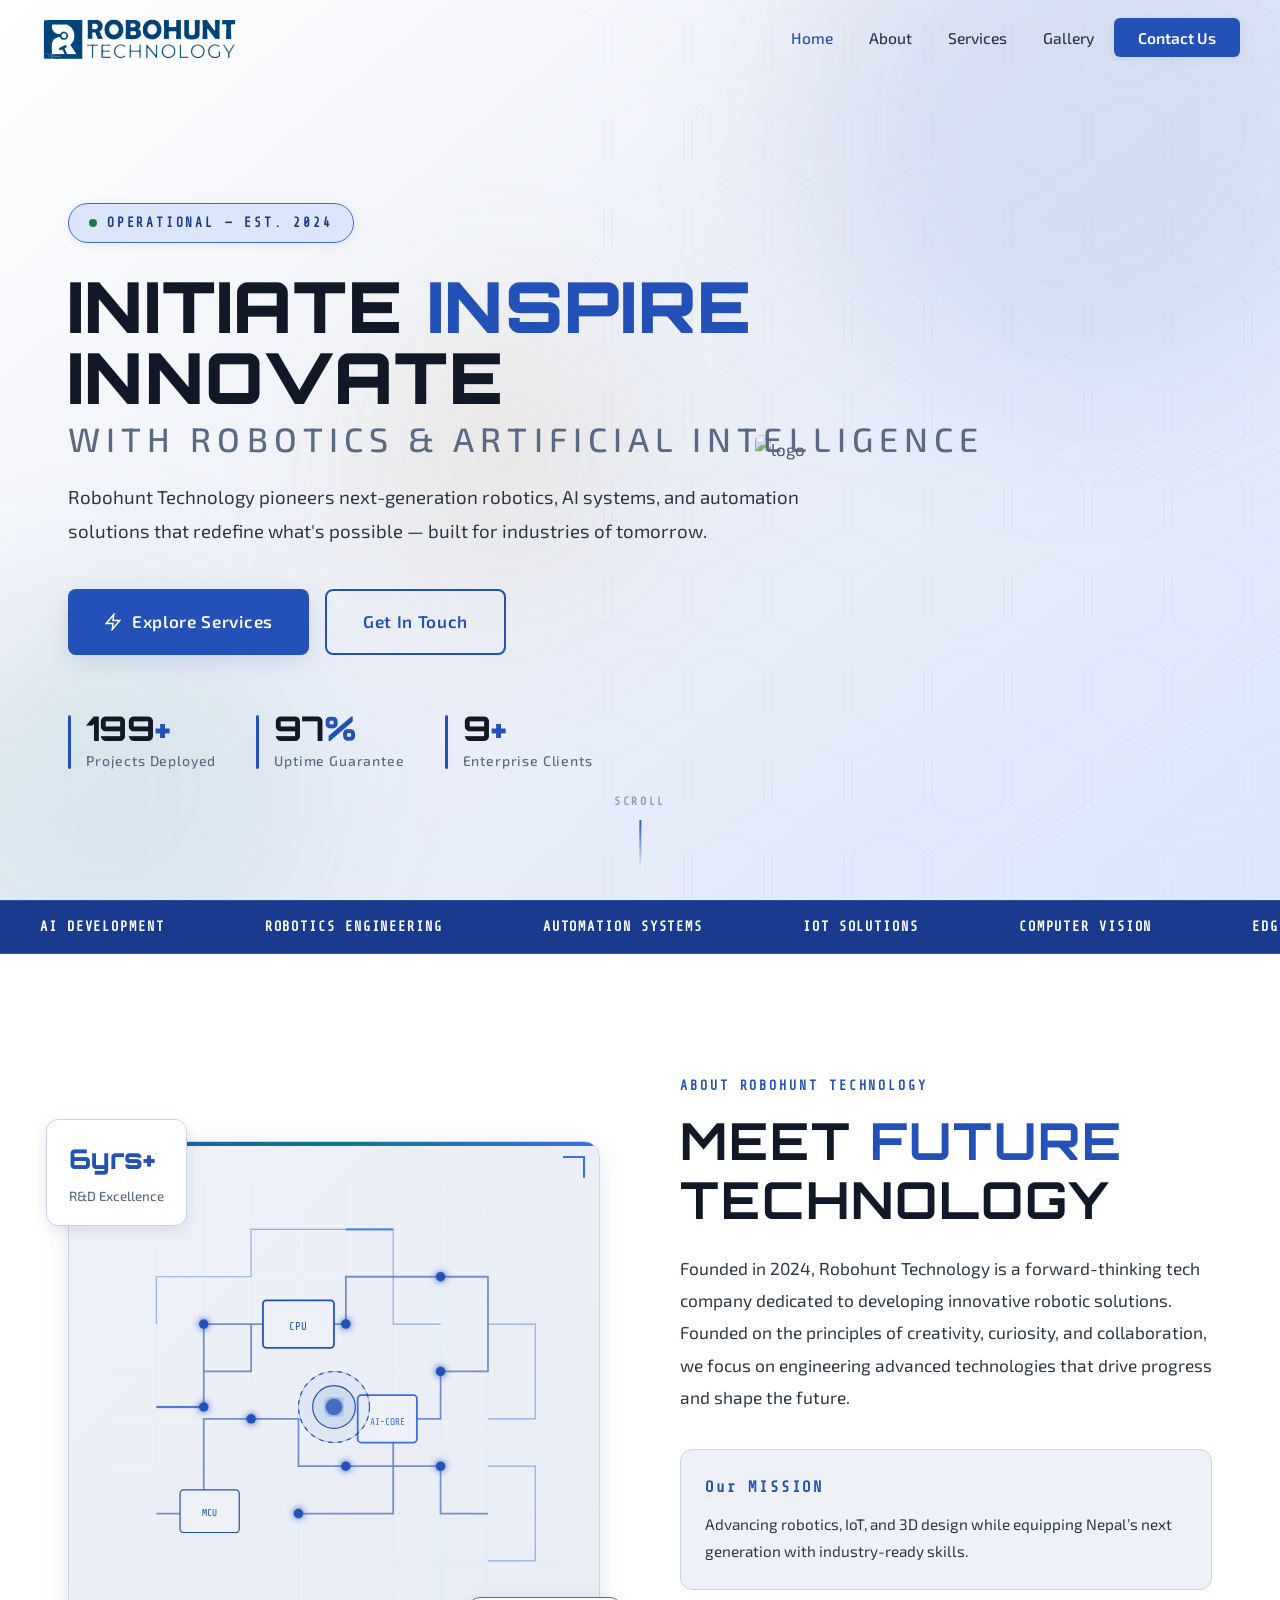
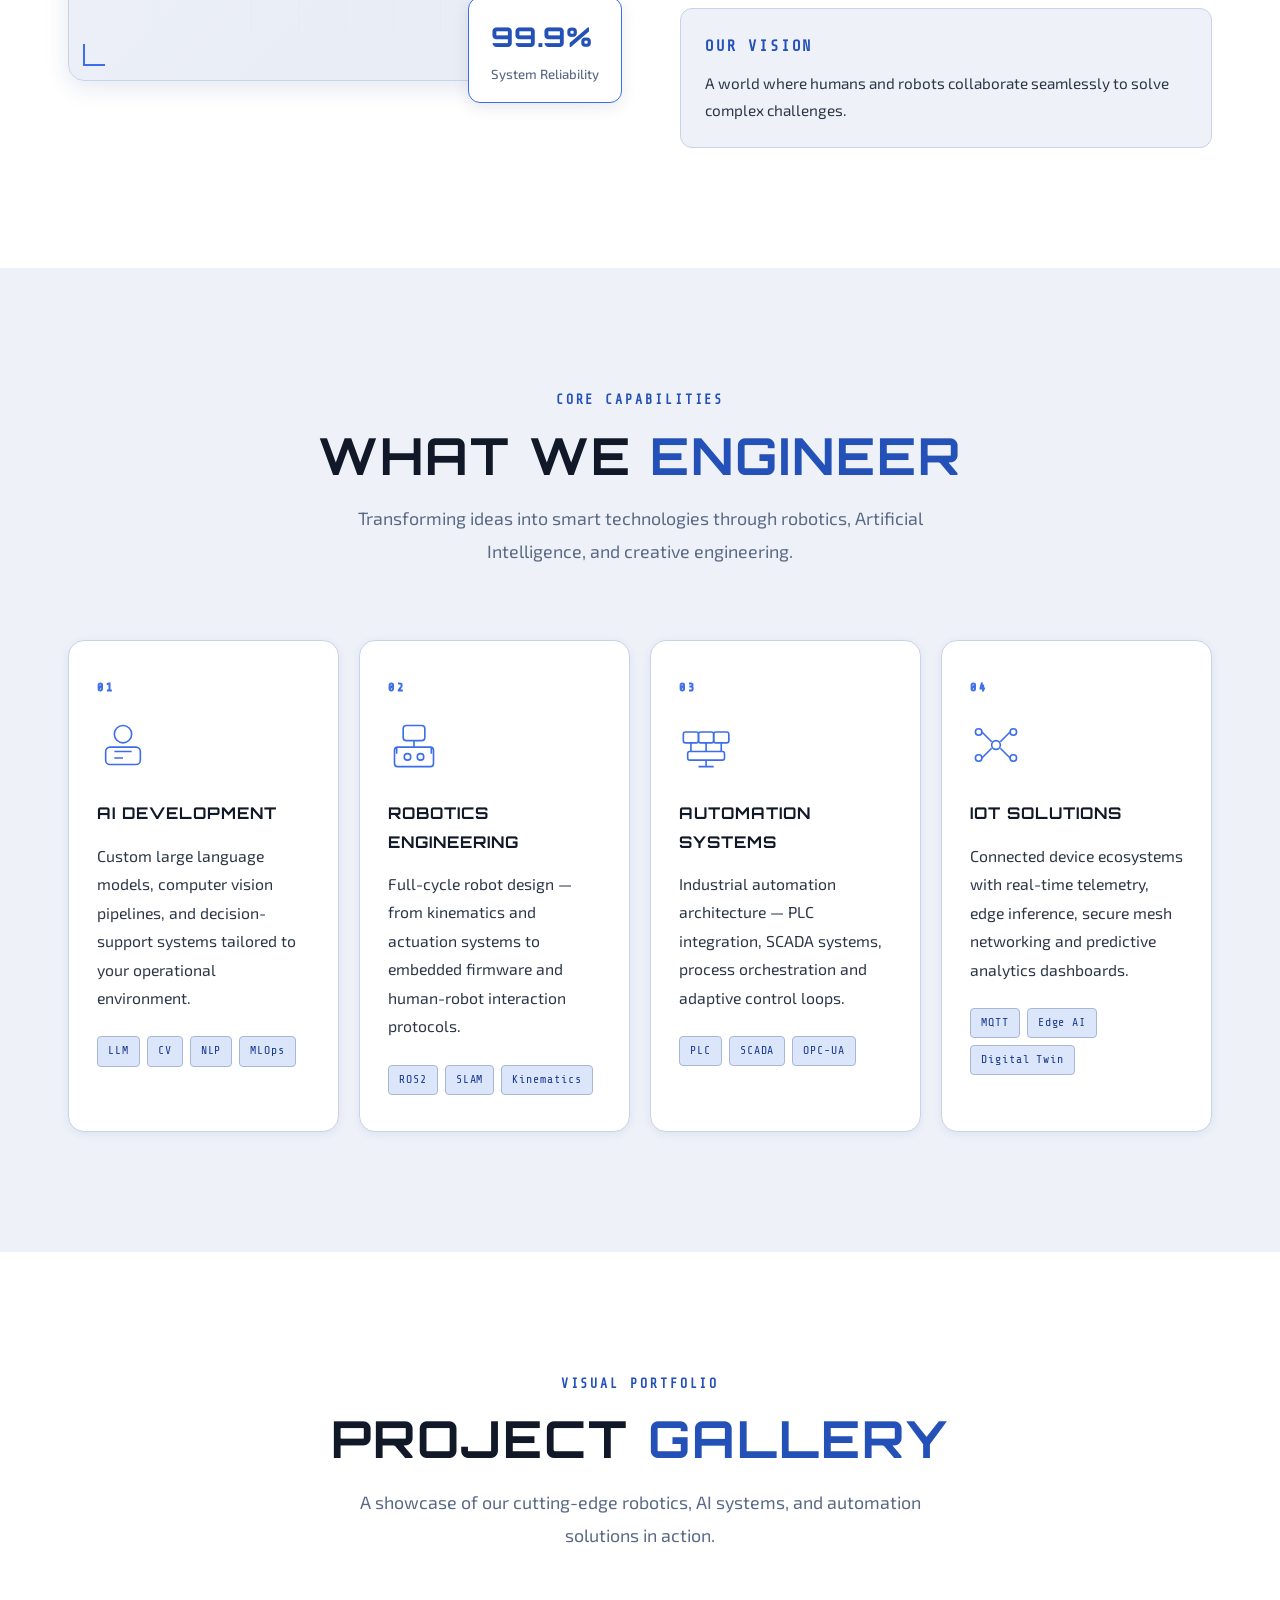
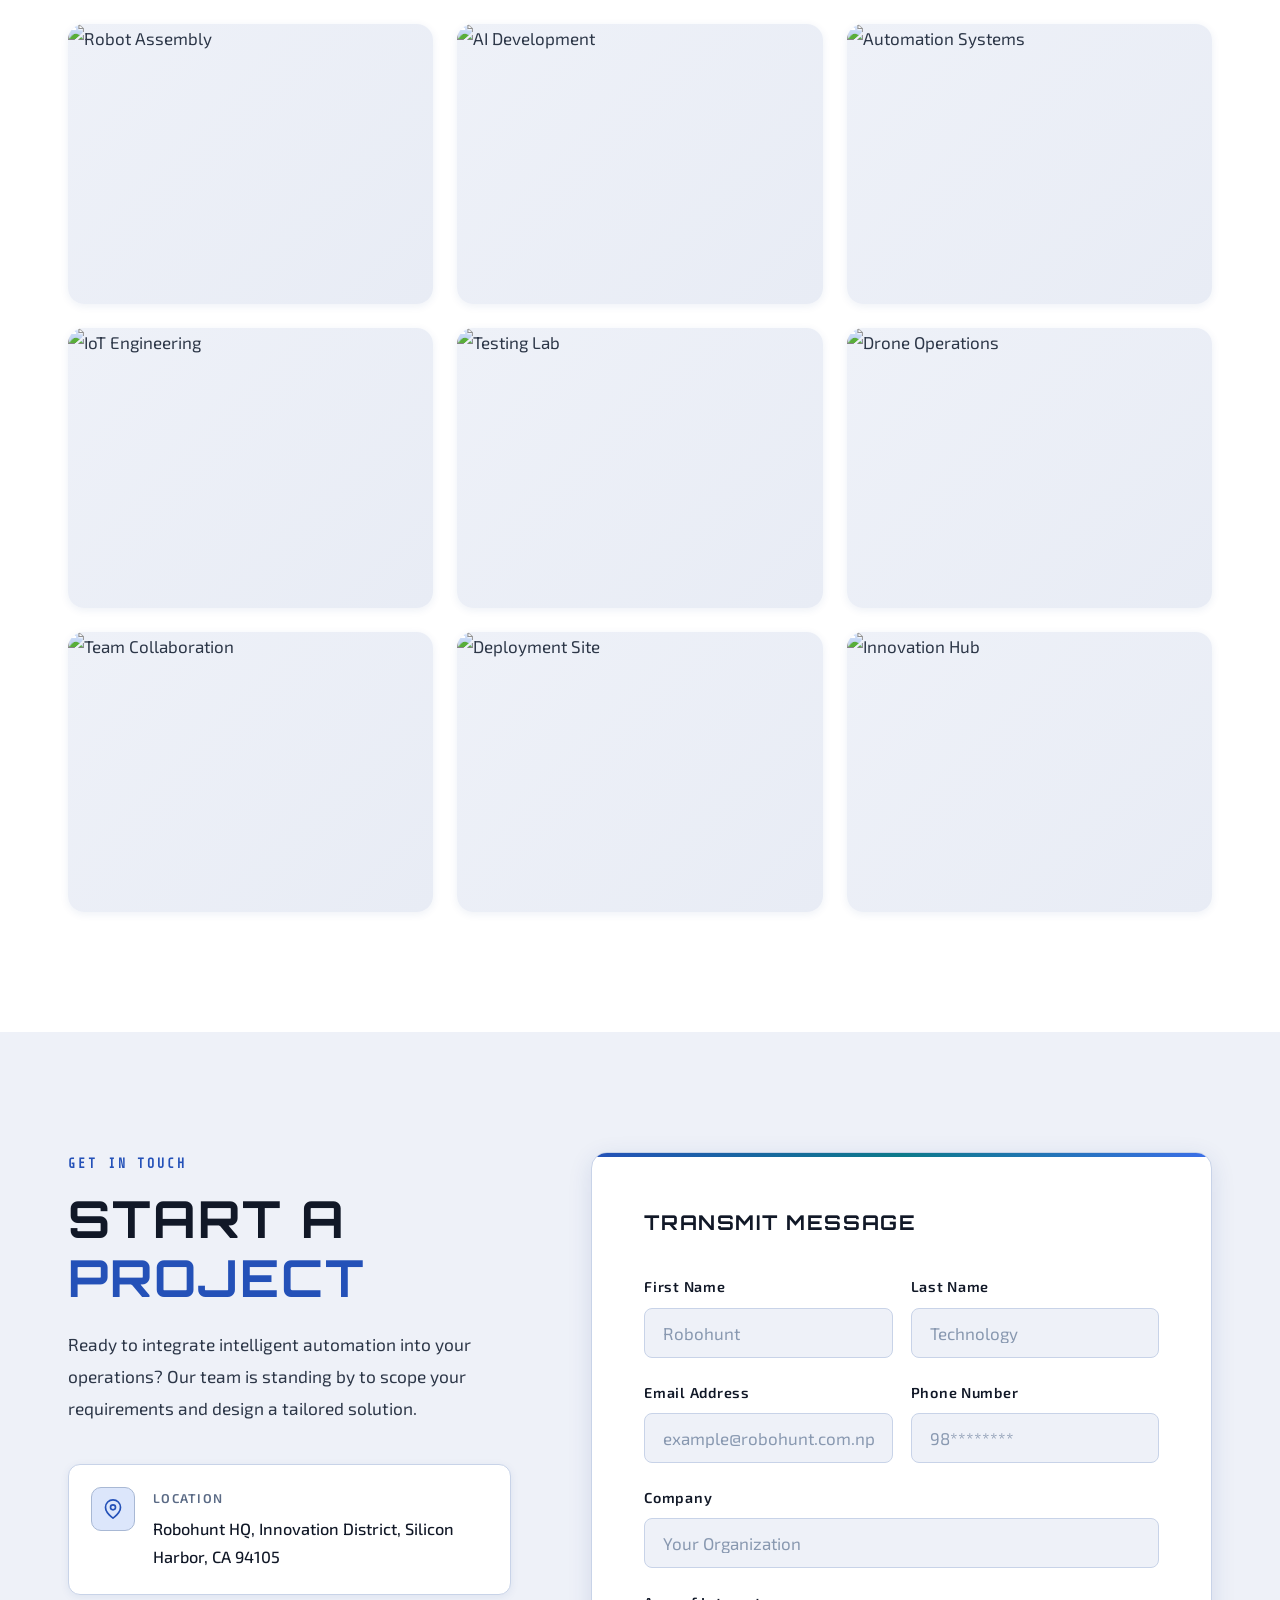
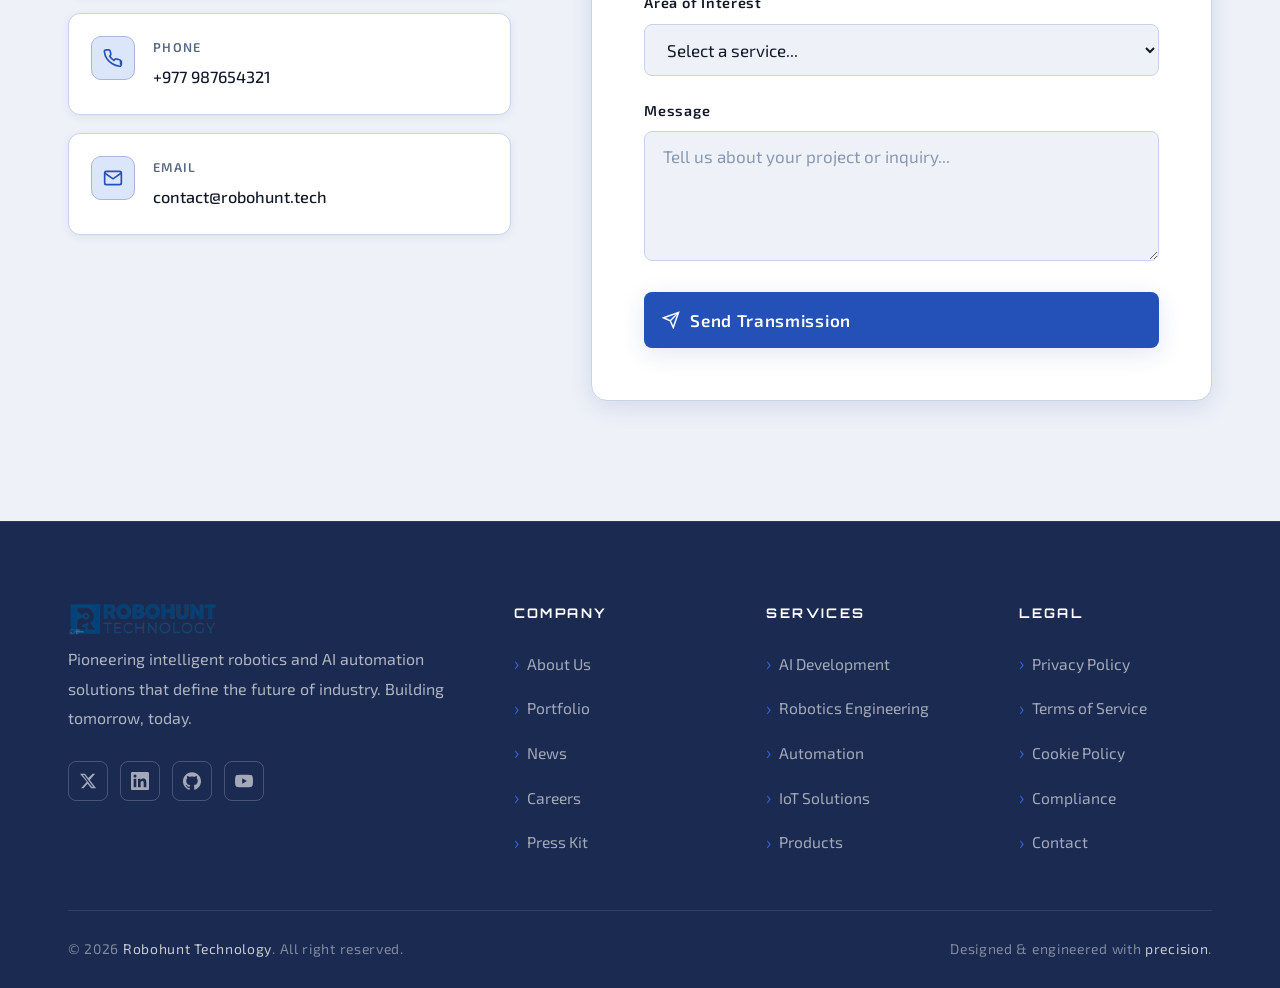
==== index.html @ 5b7ccda3 "Content Update" ====
<!doctype html>
<html lang="en">
  <head>
  <meta charset="UTF-8" />
  <meta name="viewport" content="width=device-width, initial-scale=1.0" />
  <title>Robohunt Technology</title>

  <link rel="icon" type="image/png" href="./favicon.png" />

  <link rel="preconnect" href="https://fonts.googleapis.com" />
  <link rel="preconnect" href="https://fonts.gstatic.com" crossorigin />
  <link
    href="https://fonts.googleapis.com/css2?family=Orbitron:wght@400;600;700;900&family=Exo+2:wght@300;400;500;600&family=Share+Tech+Mono&display=swap"
    rel="stylesheet"
  />

  <link rel="stylesheet" href="styles.css" />
</head>
  <body>
    <!-- Custom Cursor -->
    <!-- <div class="cursor-dot" id="cursorDot"></div>
    <div class="cursor-ring" id="cursorRing"></div> -->

    <!-- Grid Background -->
    <div class="grid-bg"></div>

    <!-- Notification Toast -->
    <div class="notification" id="notification">
      <svg
        class="notification-icon"
        width="18"
        height="18"
        viewBox="0 0 24 24"
        fill="none"
        stroke="currentColor"
        stroke-width="2"
      >
        <polyline points="20 6 9 17 4 12" />
      </svg>
      <span class="notification-text">Message transmitted successfully</span>
    </div>

    <!-- ============================================================
       NAVIGATION
  ============================================================ -->
    <nav id="navbar">
      <div class="nav-inner">
        <a href="#home" class="logo">
          <div class="logo-icon">
            <!-- <svg viewBox="0 0 40 40" fill="none" xmlns="http://www.w3.org/2000/svg">
            <rect x="12" y="4" width="16" height="12" rx="2" fill="none" stroke="#2451b8" stroke-width="1.5"/>
            <rect x="4" y="20" width="32" height="16" rx="2" fill="none" stroke="#2451b8" stroke-width="1.5"/>
            <circle cx="15" cy="10" r="2" fill="#2451b8"/>
            <circle cx="25" cy="10" r="2" fill="#2451b8"/>
            <line x1="20" y1="16" x2="20" y2="20" stroke="#2451b8" stroke-width="1.5"/>
            <rect x="8" y="24" width="6" height="8" rx="1" fill="rgba(36,81,184,0.15)" stroke="#2451b8" stroke-width="1"/>
            <rect x="17" y="24" width="6" height="8" rx="1" fill="rgba(36,81,184,0.15)" stroke="#2451b8" stroke-width="1"/>
            <rect x="26" y="24" width="6" height="8" rx="1" fill="rgba(36,81,184,0.15)" stroke="#2451b8" stroke-width="1"/>
            <line x1="1" y1="28" x2="4" y2="28" stroke="#2451b8" stroke-width="1.5"/>
            <line x1="36" y1="28" x2="39" y2="28" stroke="#2451b8" stroke-width="1.5"/>
          </svg> -->
            <img src="./assets/logo1.png" height="45" />
          </div>
        </a>
        <ul class="nav-links">
          <li><a href="#home">Home</a></li>
          <li><a href="#about">About</a></li>
          <li><a href="#services">Services</a></li>
          <!-- <li><a href="#testimonials">Testimonials</a></li> -->
          <!-- <li><a href="#projects">Projects</a></li> -->
          <li><a href="#gallery">Gallery</a></li>
          <li><a href="#contact" class="nav-cta">
            Contact Us</a></li>
        </ul>
        <button class="hamburger" id="hamburger" aria-label="Menu">
          <span></span><span></span><span></span>
        </button>
      </div>
    </nav>

    <!-- Mobile Nav -->
    <div class="mobile-nav" id="mobileNav">
      <a href="#home" class="mobile-link">Home</a>
      <a href="#about" class="mobile-link">About</a>
      <a href="#services" class="mobile-link">Services</a>
      <a href="#gallery" class="mobile-link">Gallery</a>
      <!-- <a href="#testimonials" class="mobile-link">Testimonials</a> -->
      <!-- <a href="#blog" class="mobile-link">News</a> -->
      <a href="#contact" class="mobile-link">Contact</a>
    </div>

    <!-- ============================================================
       HERO
  ============================================================ -->
    <section id="home">
      <div class="hero-bg">
        <div class="hero-orb hero-orb-1"></div>
        <div class="hero-orb hero-orb-2"></div>
        <div class="hero-orb hero-orb-3"></div>
        <div class="hero-hex-grid">
          <svg
            viewBox="0 0 800 900"
            preserveAspectRatio="xMidYMid slice"
            xmlns="http://www.w3.org/2000/svg"
          >
            <defs>
              <pattern
                id="hex"
                x="0"
                y="0"
                width="80"
                height="92"
                patternUnits="userSpaceOnUse"
              >
                <polygon
                  points="40,4 76,23 76,69 40,88 4,69 4,23"
                  fill="none"
                  stroke="#2451b8"
                  stroke-width="0.5"
                />
              </pattern>
            </defs>
            <rect width="100%" height="100%" fill="url(#hex)" />
          </svg>
        </div>
      </div>

      <!-- Floating Robot Illustration -->
       <div class="hero-robot">
       <img src="./assets/hero-img.jpg" alt="logo" height="640" />
        </div>


      <div class="container">
        <div class="hero-content">
          <div class="hero-badge reveal">
            <span class="hero-badge-dot"></span>
            <span class="label">Operational — Est. 2024</span>
          </div>
          <h1 class="hero-title reveal reveal-delay-1">
            Initiate
            <span class="line2">Inspire</span>
              
              </span
            >
            <br />
            Innovate
            <span class="line3">with Robotics & Artificial Intelligence</span>
          </h1>
          <p class="hero-desc reveal reveal-delay-2">
            Robohunt Technology pioneers next-generation robotics, AI systems,
            and automation solutions that redefine what's possible — built for
            industries of tomorrow.
          </p>
          <div class="hero-actions reveal reveal-delay-3">
            <a href="#products" class="btn btn-primary">
              <svg
                viewBox="0 0 24 24"
                fill="none"
                stroke="currentColor"
                stroke-width="2"
              >
                <path d="M13 2L3 14h9l-1 8 10-12h-9l1-8z" />
              </svg>
              Explore Services
            </a>
            <a href="#contact" class="btn btn-outline">Get In Touch</a>
          </div>
          <div class="hero-stats reveal reveal-delay-4">
            <div class="stat">
              <div class="stat-num">200<span>+</span></div>
              <div class="stat-label">Projects Deployed</div>
            </div>
            <div class="stat">
              <div class="stat-num">98<span>%</span></div>
              <div class="stat-label">Uptime Guarantee</div>
            </div>
            <div class="stat">
              <div class="stat-num">10<span>+</span></div>
              <div class="stat-label">Enterprise Clients</div>
            </div>
          </div>
        </div>
      </div>

      <div class="scroll-indicator">
        <span class="label">Scroll</span>
        <div class="scroll-line"></div>
      </div>
    </section>

    <!-- ============================================================
       TICKER
  ============================================================ -->
    <div class="ticker">
      <div class="ticker-track">
        <div class="ticker-item">
          <span>AI Development</span><span class="ticker-sep"> </span>
        </div>
        <div class="ticker-item">
          <span>Robotics Engineering</span><span class="ticker-sep"></span>
        </div>
        <div class="ticker-item">
          <span>Automation Systems</span><span class="ticker-sep"></span>
        </div>
        <div class="ticker-item">
          <span>IoT Solutions</span><span class="ticker-sep"></span>
        </div>
        <div class="ticker-item">
          <span>Computer Vision</span><span class="ticker-sep"></span>
        </div>
        <div class="ticker-item">
          <span>Edge Computing</span><span class="ticker-sep"> </span>
        </div>
        <div class="ticker-item">
          <span>Machine Learning</span><span class="ticker-sep"> </span>
        </div>
        <!-- Duplicate for seamless loop -->
        <div class="ticker-item">
          <span>AI Development</span><span class="ticker-sep"> </span>
        </div>
        <div class="ticker-item">
          <span>Robotics Engineering</span><span class="ticker-sep"> </span>
        </div>
        <div class="ticker-item">
          <span>Automation Systems</span><span class="ticker-sep"> </span>
        </div>
        <div class="ticker-item">
          <span>IoT Solutions</span><span class="ticker-sep"> </span>
        </div>
        <div class="ticker-item">
          <span>Computer Vision</span><span class="ticker-sep"> </span>
        </div>
        <div class="ticker-item">
          <span>Edge Computing</span><span class="ticker-sep"> </span>
        </div>
        <div class="ticker-item">
          <span>Machine Learning</span><span class="ticker-sep"> </span>
        </div>
      </div>
    </div>

    <!-- ============================================================
       ABOUT
  ============================================================ -->
    <section id="about">
      <div class="container">
        <div class="about-grid">
          <div class="about-visual reveal">
            <div class="about-card-main">
              <div class="about-corner tl"></div>
              <div class="about-corner tr"></div>
              <div class="about-corner bl"></div>
              <div class="about-corner br"></div>
              <svg
                class="circuit-display"
                viewBox="0 0 380 380"
                xmlns="http://www.w3.org/2000/svg"
              >
                <defs>
                  <filter id="c-glow">
                    <feGaussianBlur stdDeviation="3" result="coloredBlur" />
                    <feMerge>
                      <feMergeNode in="coloredBlur" />
                      <feMergeNode in="SourceGraphic" />
                    </feMerge>
                  </filter>
                </defs>
                <!-- Grid lines -->
                <g stroke="rgba(0,245,255,0.07)" stroke-width="0.5">
                  <line x1="0" y1="40" x2="380" y2="40" />
                  <line x1="0" y1="80" x2="380" y2="80" />
                  <line x1="0" y1="120" x2="380" y2="120" />
                  <line x1="0" y1="160" x2="380" y2="160" />
                  <line x1="0" y1="200" x2="380" y2="200" />
                  <line x1="0" y1="240" x2="380" y2="240" />
                  <line x1="0" y1="280" x2="380" y2="280" />
                  <line x1="0" y1="320" x2="380" y2="320" />
                  <line x1="40" y1="0" x2="40" y2="380" />
                  <line x1="80" y1="0" x2="80" y2="380" />
                  <line x1="120" y1="0" x2="120" y2="380" />
                  <line x1="160" y1="0" x2="160" y2="380" />
                  <line x1="200" y1="0" x2="200" y2="380" />
                  <line x1="240" y1="0" x2="240" y2="380" />
                  <line x1="280" y1="0" x2="280" y2="380" />
                  <line x1="320" y1="0" x2="320" y2="380" />
                </g>
                <!-- Circuit paths -->
                <g
                  stroke="#2451b8"
                  stroke-width="1.5"
                  fill="none"
                  opacity="0.6"
                >
                  <polyline points="40,190 80,190 80,120 160,120" />
                  <polyline points="160,120 200,120 200,80 280,80" />
                  <polyline points="280,80 320,80 320,160 280,160" />
                  <polyline points="280,160 280,200 240,200" />
                  <polyline points="240,200 240,280 160,280" />
                  <polyline points="40,280 80,280 80,200 120,200" />
                  <polyline points="120,200 160,200 160,240 200,240" />
                  <polyline points="200,240 280,240 280,280 320,280" />
                  <polyline points="120,120 120,160 80,160" />
                </g>
                <g stroke="#3b6ee8" stroke-width="1" fill="none" opacity="0.5">
                  <polyline points="40,120 40,80 120,80 120,40 200,40" />
                  <polyline points="200,40 240,40 240,120 280,120" />
                  <polyline points="320,120 360,120 360,200 320,200" />
                  <polyline points="320,320 360,320 360,240 320,240" />
                </g>
                <!-- Nodes -->
                <g fill="#2451b8" filter="url(#c-glow)">
                  <circle cx="80" cy="190" r="4" />
                  <circle cx="80" cy="120" r="4" />
                  <circle cx="200" cy="120" r="4" />
                  <circle cx="280" cy="80" r="4" />
                  <circle cx="280" cy="160" r="4" />
                  <circle cx="240" cy="200" r="4" />
                  <circle cx="160" cy="280" r="4" />
                  <circle cx="80" cy="280" r="4" />
                  <circle cx="120" cy="200" r="4" />
                  <circle cx="200" cy="240" r="4" />
                  <circle cx="280" cy="240" r="4" />
                </g>
                <!-- IC Chips -->
                <rect
                  x="130"
                  y="100"
                  width="60"
                  height="40"
                  rx="3"
                  fill="#eef1f8"
                  stroke="#2451b8"
                  stroke-width="1.5"
                />
                <text
                  x="160"
                  y="125"
                  fill="#2451b8"
                  font-family="'Share Tech Mono'"
                  font-size="9"
                  text-anchor="middle"
                >
                  CPU
                </text>
                <rect
                  x="210"
                  y="180"
                  width="50"
                  height="40"
                  rx="3"
                  fill="#eef1f8"
                  stroke="#3b6ee8"
                  stroke-width="1.5"
                />
                <text
                  x="235"
                  y="205"
                  fill="#3b6ee8"
                  font-family="'Share Tech Mono'"
                  font-size="8"
                  text-anchor="middle"
                >
                  AI-CORE
                </text>
                <rect
                  x="60"
                  y="260"
                  width="50"
                  height="36"
                  rx="3"
                  fill="#eef1f8"
                  stroke="#2451b8"
                  stroke-width="1"
                />
                <text
                  x="85"
                  y="282"
                  fill="#2451b8"
                  font-family="'Share Tech Mono'"
                  font-size="8"
                  text-anchor="middle"
                >
                  MCU
                </text>
                <!-- Animated data flows -->
                <line
                  x1="40"
                  y1="190"
                  x2="80"
                  y2="190"
                  stroke="#2451b8"
                  stroke-width="2"
                  opacity="0.3"
                >
                  <animate
                    attributeName="opacity"
                    values="0.3;1;0.3"
                    dur="2s"
                    repeatCount="indefinite"
                  />
                </line>
                <line
                  x1="200"
                  y1="40"
                  x2="240"
                  y2="40"
                  stroke="#3b6ee8"
                  stroke-width="2"
                  opacity="0.3"
                >
                  <animate
                    attributeName="opacity"
                    values="0.3;1;0.3"
                    dur="3s"
                    begin="1s"
                    repeatCount="indefinite"
                  />
                </line>
                <!-- Brain center -->
                <circle
                  cx="190"
                  cy="190"
                  r="30"
                  fill="rgba(36,81,184,0.05)"
                  stroke="#2451b8"
                  stroke-width="1"
                  stroke-dasharray="4 4"
                />
                <circle
                  cx="190"
                  cy="190"
                  r="18"
                  fill="rgba(36,81,184,0.08)"
                  stroke="#2451b8"
                  stroke-width="1"
                />
                <circle
                  cx="190"
                  cy="190"
                  r="7"
                  fill="#2451b8"
                  opacity="0.8"
                  filter="url(#c-glow)"
                />
                <circle
                  cx="190"
                  cy="190"
                  r="30"
                  fill="none"
                  stroke="#2451b8"
                  stroke-width="0.5"
                  opacity="0.5"
                >
                  <animateTransform
                    attributeName="transform"
                    type="rotate"
                    from="0 190 190"
                    to="360 190 190"
                    dur="12s"
                    repeatCount="indefinite"
                  />
                </circle>
              </svg>
            </div>
            <div class="floating-stat-card card-1">
              <div class="num">99.9%</div>
              <div class="lbl">System Reliability</div>
            </div>
            <div class="floating-stat-card card-2">
              <div class="num">6yrs+</div>
              <div class="lbl">R&amp;D Excellence</div>
            </div>
          </div>

          <div class="about-text">
            <span class="label reveal"> About Robohunt Technology</span>
            <h2 class="section-title reveal reveal-delay-1">
              Meet <span>Future</span> Technology
            </h2>
            <p class="reveal reveal-delay-2">
              Founded in 2024, Robohunt Technology is a forward-thinking tech
              company dedicated to developing innovative robotic solutions.
              Founded on the principles of creativity, curiosity, and
              collaboration, we focus on engineering advanced technologies that
              drive progress and shape the future.
            </p>
            <!-- <p class="reveal reveal-delay-3">
            Our team is passionate about turning ideas into reality, delivering precise, purpose-driven innovations that empower minds and expand possibilities in the world of robotics. At Robohunt Technology, we’re committed to redefining technology through imagination, expertise, and relentless pursuit of excellence.
          </p> -->
            <div class="mission-vision reveal reveal-delay-4">
              <div class="mv-card">
                <div class="mv-card-sub">Our MISSION</div>
                <!-- <h4>Our Mission</h4> -->
                <p>
                  Advancing robotics, IoT, and 3D design while equipping Nepal’s
                  next generation with industry-ready skills.
                </p>
              </div>
              <div class="mv-card">
                <div class="mv-card-sub">OUR VISION</div>
                <!-- <h4>Our Vision</h4> -->
                <p>
                  A world where humans and robots collaborate seamlessly to
                  solve complex challenges.
                </p>
              </div>
            </div>
          </div>
        </div>
      </div>
    </section>

    <!-- ============================================================
       SERVICES
  ============================================================ -->
    <section id="services">
      <div class="container">
        <div class="section-header">
          <span class="label reveal">Core Capabilities</span>
          <h2 class="section-title reveal reveal-delay-1">
            What We <span>Engineer</span>
          </h2>
          <p class="reveal reveal-delay-2">
            Transforming ideas into smart technologies through robotics, Artificial Intelligence, and creative engineering.
          </p>
        </div>
        <div class="services-grid">
          <div class="service-card reveal">
            <div class="service-num">01</div>
            <svg
              class="service-icon"
              viewBox="0 0 48 48"
              fill="none"
              stroke="currentColor"
              stroke-width="1.5"
            >
              <circle cx="24" cy="14" r="8" />
              <rect x="8" y="26" width="32" height="16" rx="4" />
              <line x1="16" y1="30" x2="32" y2="30" />
              <line x1="16" y1="36" x2="24" y2="36" />
            </svg>
            <h3>AI Development</h3>
            <p>
              Custom large language models, computer vision pipelines, and
              decision-support systems tailored to your operational environment.
            </p>
            <div class="service-tags">
              <span class="tag">LLM</span><span class="tag">CV</span
              ><span class="tag">NLP</span><span class="tag">MLOps</span>
            </div>
          </div>

          <div class="service-card reveal reveal-delay-1">
            <div class="service-num">02</div>
            <svg
              class="service-icon"
              viewBox="0 0 48 48"
              fill="none"
              stroke="currentColor"
              stroke-width="1.5"
            >
              <rect x="14" y="6" width="20" height="14" rx="3" />
              <rect x="6" y="26" width="36" height="18" rx="3" />
              <circle cx="18" cy="35" r="3" />
              <circle cx="30" cy="35" r="3" />
              <line x1="24" y1="20" x2="24" y2="26" />
              <line x1="8" y1="26" x2="8" y2="32" />
              <line x1="40" y1="26" x2="40" y2="32" />
            </svg>
            <h3>Robotics Engineering</h3>
            <p>
              Full-cycle robot design — from kinematics and actuation systems to
              embedded firmware and human-robot interaction protocols.
            </p>
            <div class="service-tags">
              <span class="tag">ROS2</span><span class="tag">SLAM</span
              ><span class="tag">Kinematics</span>
            </div>
          </div>

          <div class="service-card reveal reveal-delay-2">
            <div class="service-num">03</div>
            <svg
              class="service-icon"
              viewBox="0 0 48 48"
              fill="none"
              stroke="currentColor"
              stroke-width="1.5"
            >
              <rect x="4" y="12" width="14" height="10" rx="2" />
              <rect x="18" y="12" width="14" height="10" rx="2" />
              <rect x="32" y="12" width="14" height="10" rx="2" />
              <line x1="11" y1="22" x2="11" y2="30" />
              <line x1="25" y1="22" x2="25" y2="30" />
              <line x1="39" y1="22" x2="39" y2="30" />
              <rect x="8" y="30" width="34" height="8" rx="2" />
              <line x1="25" y1="38" x2="25" y2="44" />
              <line x1="18" y1="44" x2="32" y2="44" />
            </svg>
            <h3>Automation Systems</h3>
            <p>
              Industrial automation architecture — PLC integration, SCADA
              systems, process orchestration and adaptive control loops.
            </p>
            <div class="service-tags">
              <span class="tag">PLC</span><span class="tag">SCADA</span
              ><span class="tag">OPC-UA</span>
            </div>
          </div>

          <div class="service-card reveal reveal-delay-3">
            <div class="service-num">04</div>
            <svg
              class="service-icon"
              viewBox="0 0 48 48"
              fill="none"
              stroke="currentColor"
              stroke-width="1.5"
            >
              <circle cx="24" cy="24" r="4" />
              <circle cx="8" cy="12" r="3" />
              <circle cx="40" cy="12" r="3" />
              <circle cx="8" cy="36" r="3" />
              <circle cx="40" cy="36" r="3" />
              <line x1="11" y1="12" x2="20" y2="21" />
              <line x1="37" y1="12" x2="28" y2="21" />
              <line x1="11" y1="36" x2="20" y2="27" />
              <line x1="37" y1="36" x2="28" y2="27" />
            </svg>
            <h3>IoT Solutions</h3>
            <p>
              Connected device ecosystems with real-time telemetry, edge
              inference, secure mesh networking and predictive analytics
              dashboards.
            </p>
            <div class="service-tags">
              <span class="tag">MQTT</span><span class="tag">Edge AI</span
              ><span class="tag">Digital Twin</span>
            </div>
          </div>
        </div>
      </div>
    </section>

    <!-- ============================================================
       PRODUCTS
  ============================================================ -->
    <!-- <section id="products">
    <div class="container">
      <div class="section-header">
        <span class="label reveal">// Product Lineup</span>
        <h2 class="section-title reveal reveal-delay-1">Robotics <span>Solutions</span></h2>
        <p class="reveal reveal-delay-2">Our flagship product suite — each engineered for extreme reliability in demanding real-world environments.</p>
      </div>
      <div class="products-grid">

        <div class="product-card reveal">
          <div class="product-img" style="background: linear-gradient(135deg, #eef1f8, #dce6fb);">
            <svg viewBox="0 0 120 120" xmlns="http://www.w3.org/2000/svg">
              <defs><filter id="pg"><feGaussianBlur stdDeviation="2" result="c"/><feMerge><feMergeNode in="c"/><feMergeNode in="SourceGraphic"/></feMerge></filter></defs>
              <rect x="35" y="20" width="50" height="70" rx="6" fill="none" stroke="#2451b8" stroke-width="1.5" filter="url(#pg)"/>
              <rect x="45" y="30" width="30" height="20" rx="2" fill="rgba(36,81,184,0.1)" stroke="#2451b8" stroke-width="1"/>
              <circle cx="55" cy="40" r="5" fill="#2451b8" filter="url(#pg)"/>
              <circle cx="65" cy="40" r="5" fill="#2451b8" filter="url(#pg)"/>
              <line x1="45" y1="60" x2="75" y2="60" stroke="#3b6ee8" stroke-width="1"/>
              <line x1="45" y1="67" x2="65" y2="67" stroke="#3b6ee8" stroke-width="1"/>
              <line x1="45" y1="74" x2="70" y2="74" stroke="#3b6ee8" stroke-width="1"/>
              <line x1="22" y1="40" x2="35" y2="40" stroke="#2451b8" stroke-width="1.5"/>
              <line x1="85" y1="40" x2="98" y2="40" stroke="#2451b8" stroke-width="1.5"/>
              <rect x="50" y="90" width="20" height="10" rx="2" fill="#dce6fb" stroke="#a8b8d4" stroke-width="1"/>
            </svg>
          </div>
          <div class="product-body">
            <div class="product-cat">Collaborative Robot</div>
            <h3>RH-COBOT X7</h3>
            <p>6-axis collaborative robot arm designed for precision assembly, quality inspection, and human-safe co-working environments.</p>
            <div class="product-specs">
              <div class="spec-row"><span class="spec-key">Payload</span><span class="spec-val">7 kg</span></div>
              <div class="spec-row"><span class="spec-key">Reach</span><span class="spec-val">900 mm</span></div>
              <div class="spec-row"><span class="spec-key">Repeatability</span><span class="spec-val">±0.02 mm</span></div>
              <div class="spec-row"><span class="spec-key">IP Rating</span><span class="spec-val">IP54</span></div>
            </div>
            <a href="#contact" class="btn btn-outline" style="width:100%; justify-content:center;">Request Demo</a>
          </div>
        </div>

        <div class="product-card reveal reveal-delay-1">
          <div class="product-img" style="background: linear-gradient(135deg, #eef1f8, #d0eef2);">
            <svg viewBox="0 0 120 120" xmlns="http://www.w3.org/2000/svg">
              <defs><filter id="pg2"><feGaussianBlur stdDeviation="2" result="c"/><feMerge><feMergeNode in="c"/><feMergeNode in="SourceGraphic"/></feMerge></filter></defs>
              <ellipse cx="60" cy="75" rx="35" ry="20" fill="none" stroke="#2451b8" stroke-width="1.5" filter="url(#pg2)"/>
              <rect x="45" y="30" width="30" height="45" rx="4" fill="none" stroke="#2451b8" stroke-width="1.5"/>
              <circle cx="60" cy="20" r="10" fill="none" stroke="#2451b8" stroke-width="1.5"/>
              <circle cx="60" cy="20" r="4" fill="#2451b8" filter="url(#pg2)"/>
              <line x1="30" y1="70" x2="22" y2="90" stroke="#2451b8" stroke-width="1.5"/>
              <line x1="90" y1="70" x2="98" y2="90" stroke="#2451b8" stroke-width="1.5"/>
              <line x1="45" y1="75" x2="35" y2="90" stroke="#2451b8" stroke-width="1.5"/>
              <line x1="75" y1="75" x2="85" y2="90" stroke="#2451b8" stroke-width="1.5"/>
              <line x1="60" y1="75" x2="60" y2="95" stroke="#2451b8" stroke-width="1.5"/>
              <rect x="50" y="42" width="20" height="14" rx="2" fill="rgba(36,81,184,0.1)" stroke="#2451b8" stroke-width="1"/>
              <line x1="53" y1="65" x2="67" y2="65" stroke="#3b6ee8" stroke-width="1"/>
            </svg>
          </div>
          <div class="product-body">
            <div class="product-cat">Autonomous Mobile Robot</div>
            <h3>RH-AMR Scout</h3>
            <p>Autonomous mobile platform with LiDAR SLAM navigation, obstacle avoidance and dynamic fleet management for warehouse logistics.</p>
            <div class="product-specs">
              <div class="spec-row"><span class="spec-key">Max Load</span><span class="spec-val">200 kg</span></div>
              <div class="spec-row"><span class="spec-key">Speed</span><span class="spec-val">2.0 m/s</span></div>
              <div class="spec-row"><span class="spec-key">Battery</span><span class="spec-val">10 hr runtime</span></div>
              <div class="spec-row"><span class="spec-key">Localization</span><span class="spec-val">LiDAR + SLAM</span></div>
            </div>
            <a href="#contact" class="btn btn-outline" style="width:100%; justify-content:center;">Request Demo</a>
          </div>
        </div>

        <div class="product-card reveal reveal-delay-2">
          <div class="product-img" style="background: linear-gradient(135deg, #eef1f8, #fdf3dc);">
            <svg viewBox="0 0 120 120" xmlns="http://www.w3.org/2000/svg">
              <defs><filter id="pg3"><feGaussianBlur stdDeviation="2" result="c"/><feMerge><feMergeNode in="c"/><feMergeNode in="SourceGraphic"/></feMerge></filter></defs>
              <ellipse cx="60" cy="60" rx="20" ry="12" fill="none" stroke="#2451b8" stroke-width="1.5" filter="url(#pg3)"/>
              <circle cx="60" cy="60" r="6" fill="rgba(36,81,184,0.15)" stroke="#2451b8" stroke-width="1"/>
              <line x1="40" y1="60" x2="20" y2="48" stroke="#a8b8d4" stroke-width="3"/>
              <line x1="80" y1="60" x2="100" y2="48" stroke="#a8b8d4" stroke-width="3"/>
              <line x1="40" y1="60" x2="20" y2="72" stroke="#a8b8d4" stroke-width="3"/>
              <line x1="80" y1="60" x2="100" y2="72" stroke="#a8b8d4" stroke-width="3"/>
              <ellipse cx="20" cy="48" rx="14" ry="4" fill="none" stroke="#2451b8" stroke-width="1" filter="url(#pg3)" opacity="0.7"/>
              <ellipse cx="100" cy="48" rx="14" ry="4" fill="none" stroke="#2451b8" stroke-width="1" filter="url(#pg3)" opacity="0.7"/>
              <ellipse cx="20" cy="72" rx="14" ry="4" fill="none" stroke="#2451b8" stroke-width="1" filter="url(#pg3)" opacity="0.7"/>
              <ellipse cx="100" cy="72" rx="14" ry="4" fill="none" stroke="#2451b8" stroke-width="1" filter="url(#pg3)" opacity="0.7"/>
              <rect x="54" y="70" width="12" height="8" rx="2" fill="#dce6fb" stroke="#3b6ee8" stroke-width="1"/>
              <circle cx="60" cy="74" r="3" fill="rgba(59,110,232,0.2)" stroke="#3b6ee8" stroke-width="0.5"/>
              <circle cx="60" cy="60" r="2" fill="#2451b8" filter="url(#pg3)"/>
            </svg>
          </div>
          <div class="product-body">
            <div class="product-cat">Aerial Robot</div>
            <h3>RH-Sky Eye Pro</h3>
            <p>AI-powered inspection drone with 4K thermal imaging, real-time anomaly detection and autonomous route planning for infrastructure monitoring.</p>
            <div class="product-specs">
              <div class="spec-row"><span class="spec-key">Flight Time</span><span class="spec-val">45 min</span></div>
              <div class="spec-row"><span class="spec-key">Range</span><span class="spec-val">10 km</span></div>
              <div class="spec-row"><span class="spec-key">Wind Resist.</span><span class="spec-val">Level 7</span></div>
              <div class="spec-row"><span class="spec-key">Camera</span><span class="spec-val">4K + Thermal</span></div>
            </div>
            <a href="#contact" class="btn btn-outline" style="width:100%; justify-content:center;">Request Demo</a>
          </div>
        </div>

      </div>
    </div>
  </section> -->

    <!-- ============================================================
       PROJECTS
  ============================================================ -->
    <!-- <section id="projects">
    <div class="container">
      <div class="section-header">
        <span class="label reveal">// Portfolio</span>
        <h2 class="section-title reveal reveal-delay-1">Featured <span>Projects</span></h2>
        <p class="reveal reveal-delay-2">Real-world deployments that demonstrate our capability to solve complex engineering challenges at scale.</p>
      </div>
      <div class="projects-filter reveal reveal-delay-2">
        <button class="filter-btn active">All</button>
        <button class="filter-btn">Robotics</button>
        <button class="filter-btn">AI / ML</button>
        <button class="filter-btn">Automation</button>
        <button class="filter-btn">IoT</button>
      </div>
      <div class="projects-masonry">

        <div class="project-card featured reveal">
          <div class="project-img-area" style="background: linear-gradient(135deg, #eef1f8, #dce6fb);">
            <svg width="200" height="120" viewBox="0 0 200 120" fill="none" xmlns="http://www.w3.org/2000/svg">
              <defs><filter id="pfg"><feGaussianBlur stdDeviation="3" result="c"/><feMerge><feMergeNode in="c"/><feMergeNode in="SourceGraphic"/></feMerge></filter></defs>
              <rect x="10" y="70" width="180" height="10" rx="2" fill="#1a2a50"/>
              <circle cx="20" cy="75" r="8" fill="none" stroke="#2451b8" stroke-width="1.5" filter="url(#pfg)"/>
              <circle cx="180" cy="75" r="8" fill="none" stroke="#2451b8" stroke-width="1.5" filter="url(#pfg)"/>
              <line x1="80" y1="70" x2="80" y2="20" stroke="#2451b8" stroke-width="2" filter="url(#pfg)"/>
              <line x1="80" y1="20" x2="120" y2="35" stroke="#2451b8" stroke-width="2"/>
              <line x1="120" y1="35" x2="120" y2="55" stroke="#2451b8" stroke-width="1.5"/>
              <rect x="40" y="58" width="20" height="12" rx="2" fill="rgba(36,81,184,0.15)" stroke="#2451b8" stroke-width="1"/>
              <rect x="100" y="58" width="20" height="12" rx="2" fill="rgba(36,81,184,0.15)" stroke="#2451b8" stroke-width="1"/>
              <rect x="140" y="58" width="20" height="12" rx="2" fill="rgba(36,81,184,0.12)" stroke="#a8b8d4" stroke-width="1"/>
              <rect x="85" y="10" width="30" height="20" rx="3" fill="#dce6fb" stroke="#2451b8" stroke-width="1"/>
              <circle cx="100" cy="20" r="6" fill="rgba(36,81,184,0.1)" stroke="#2451b8" stroke-width="1"/>
              <line x1="100" y1="30" x2="100" y2="58" stroke="#2451b8" stroke-width="1" stroke-dasharray="3 3" opacity="0.6"/>
              <ellipse cx="100" cy="60" rx="15" ry="4" fill="rgba(36,81,184,0.12)" filter="url(#pfg)"/>
            </svg>
            <div class="project-overlay"></div>
          </div>
          <div class="project-info">
            <div class="project-meta">
              <span class="project-year">2024</span>
              <span class="project-status status-live">Live</span>
            </div>
            <h3>Smart Factory Automation — NexaCorp Manufacturing</h3>
            <p>Full-scale deployment of 24 collaborative robots, AI-driven visual inspection, and adaptive conveyor systems reducing defect rate by 94% and throughput by 3.2×.</p>
            <div class="project-tech">
              <span class="tag">ROS2</span><span class="tag">Computer Vision</span><span class="tag">PLC Integration</span><span class="tag">Digital Twin</span>
            </div>
          </div>
        </div>

        <div class="project-card reveal reveal-delay-1">
          <div class="project-img-area" style="background: linear-gradient(135deg, #eef1f8, #dce6fb);">
            <svg width="100" height="100" viewBox="0 0 100 100" fill="none" xmlns="http://www.w3.org/2000/svg">
              <circle cx="50" cy="50" r="20" fill="none" stroke="#2451b8" stroke-width="1" stroke-dasharray="3 3" opacity="0.5"/>
              <circle cx="50" cy="50" r="8" fill="rgba(36,81,184,0.12)" stroke="#2451b8" stroke-width="1.5"/>
              <circle cx="50" cy="50" r="3" fill="#2451b8"/>
              <line x1="50" y1="30" x2="50" y2="10" stroke="#3b6ee8" stroke-width="1.5"/>
              <line x1="68" y1="40" x2="82" y2="25" stroke="#3b6ee8" stroke-width="1.5"/>
              <line x1="68" y1="60" x2="82" y2="75" stroke="#3b6ee8" stroke-width="1.5"/>
              <line x1="50" y1="70" x2="50" y2="90" stroke="#3b6ee8" stroke-width="1.5"/>
              <line x1="32" y1="60" x2="18" y2="75" stroke="#3b6ee8" stroke-width="1.5"/>
              <line x1="32" y1="40" x2="18" y2="25" stroke="#3b6ee8" stroke-width="1.5"/>
              <circle cx="50" cy="10" r="5" fill="#2451b8" opacity="0.8"/>
              <circle cx="82" cy="25" r="5" fill="#3b6ee8" opacity="0.8"/>
              <circle cx="82" cy="75" r="5" fill="#3b6ee8" opacity="0.8"/>
              <circle cx="50" cy="90" r="5" fill="#2451b8" opacity="0.8"/>
              <circle cx="18" cy="75" r="5" fill="#3b6ee8" opacity="0.8"/>
              <circle cx="18" cy="25" r="5" fill="#3b6ee8" opacity="0.8"/>
            </svg>
            <div class="project-overlay"></div>
          </div>
          <div class="project-info">
            <div class="project-meta">
              <span class="project-year">2024</span>
              <span class="project-status status-live">Live</span>
            </div>
            <h3>Predictive Maintenance AI Platform</h3>
            <p>Edge-deployed ML models monitoring 4,000+ industrial sensors with 89% early-fault detection accuracy for a national energy grid operator.</p>
            <div class="project-tech">
              <span class="tag">Edge AI</span><span class="tag">LSTM</span><span class="tag">MQTT</span>
            </div>
          </div>
        </div>

        <div class="project-card reveal reveal-delay-2">
          <div class="project-img-area" style="background: linear-gradient(135deg, #eef1f8, #d0eef2);">
            <svg width="100" height="100" viewBox="0 0 100 100" fill="none" xmlns="http://www.w3.org/2000/svg">
              <rect x="10" y="10" width="80" height="80" rx="4" fill="none" stroke="#a8b8d4" stroke-width="1"/>
              <rect x="20" y="20" width="12" height="25" rx="1" fill="rgba(36,81,184,0.1)" stroke="#2451b8" stroke-width="0.8"/>
              <rect x="38" y="20" width="12" height="25" rx="1" fill="rgba(36,81,184,0.1)" stroke="#2451b8" stroke-width="0.8"/>
              <rect x="56" y="20" width="12" height="25" rx="1" fill="rgba(36,81,184,0.1)" stroke="#2451b8" stroke-width="0.8"/>
              <rect x="20" y="55" width="12" height="25" rx="1" fill="rgba(36,81,184,0.1)" stroke="#2451b8" stroke-width="0.8"/>
              <rect x="38" y="55" width="12" height="25" rx="1" fill="rgba(36,81,184,0.1)" stroke="#2451b8" stroke-width="0.8"/>
              <rect x="56" y="55" width="12" height="25" rx="1" fill="rgba(36,81,184,0.1)" stroke="#2451b8" stroke-width="0.8"/>
              <polyline points="74,75 74,50 30,50 30,35" stroke="#2451b8" stroke-width="1.5" stroke-dasharray="4 2" opacity="0.7"/>
              <rect x="70" y="71" width="8" height="8" rx="1" fill="#2451b8" opacity="0.9"/>
            </svg>
            <div class="project-overlay"></div>
          </div>
          <div class="project-info">
            <div class="project-meta">
              <span class="project-year">2025</span>
              <span class="project-status status-dev">In Dev</span>
            </div>
            <h3>Autonomous Warehouse Fleet</h3>
            <p>Fleet of 30 AMRs with centralized task orchestration, dynamic re-routing and WMS integration for a major 3PL operator.</p>
            <div class="project-tech">
              <span class="tag">Fleet Mgmt</span><span class="tag">SLAM</span><span class="tag">WMS API</span>
            </div>
          </div>
        </div>

      </div>
    </div>
  </section> -->

    <!-- ============================================================
       BLOG
  ============================================================ -->
    <!-- <section id="blog">
    <div class="container">
      <div class="section-header">
        <span class="label reveal">// Dispatch</span>
        <h2 class="section-title reveal reveal-delay-1">Latest <span>Intelligence</span></h2>
        <p class="reveal reveal-delay-2">Insights from our engineering team on the frontlines of robotics, AI, and the future of work.</p>
      </div>
      <div class="blog-grid">

        <div class="blog-card reveal">
          <div class="blog-header-img" style="background: linear-gradient(135deg, #eef1f8, #dce6fb);">
            <svg width="80" height="60" viewBox="0 0 80 60" fill="none" xmlns="http://www.w3.org/2000/svg">
              <rect x="5" y="10" width="30" height="40" rx="3" fill="none" stroke="#2451b8" stroke-width="1"/>
              <rect x="45" y="20" width="30" height="30" rx="3" fill="none" stroke="#3b6ee8" stroke-width="1"/>
              <circle cx="20" cy="28" r="8" fill="rgba(36,81,184,0.1)" stroke="#2451b8" stroke-width="1"/>
              <polyline points="10,42 18,35 24,39 32,30" stroke="#2451b8" stroke-width="1.2"/>
              <line x1="51" y1="30" x2="69" y2="30" stroke="#3b6ee8" stroke-width="1"/>
              <line x1="51" y1="37" x2="63" y2="37" stroke="#3b6ee8" stroke-width="1"/>
              <line x1="51" y1="44" x2="66" y2="44" stroke="#3b6ee8" stroke-width="1"/>
            </svg>
          </div>
          <div class="blog-body">
            <div class="blog-meta">
              <span class="blog-cat">AI Research</span>
              <span class="blog-date">Feb 20, 2026</span>
            </div>
            <h3>Foundation Models in Industrial Control Systems</h3>
            <p>How transformer-based architectures are being adapted for real-time process control, with latency constraints below 10ms.</p>
            <a href="#" class="blog-read-more">Read Article</a>
          </div>
        </div>

        <div class="blog-card reveal reveal-delay-1">
          <div class="blog-header-img" style="background: linear-gradient(135deg, #eef1f8, #d0eef2);">
            <svg width="80" height="60" viewBox="0 0 80 60" fill="none" xmlns="http://www.w3.org/2000/svg">
              <circle cx="40" cy="30" r="20" fill="none" stroke="#2451b8" stroke-width="1" stroke-dasharray="4 3" opacity="0.5"/>
              <circle cx="40" cy="30" r="12" fill="none" stroke="#2451b8" stroke-width="1"/>
              <circle cx="40" cy="30" r="4" fill="#2451b8" opacity="0.8"/>
              <line x1="40" y1="10" x2="40" y2="18" stroke="#2451b8" stroke-width="1.5"/>
              <line x1="40" y1="42" x2="40" y2="50" stroke="#2451b8" stroke-width="1.5"/>
              <line x1="20" y1="30" x2="28" y2="30" stroke="#2451b8" stroke-width="1.5"/>
              <line x1="52" y1="30" x2="60" y2="30" stroke="#2451b8" stroke-width="1.5"/>
            </svg>
          </div>
          <div class="blog-body">
            <div class="blog-meta">
              <span class="blog-cat">Robotics</span>
              <span class="blog-date">Jan 14, 2026</span>
            </div>
            <h3>SLAM in Dynamic Environments: 2025 State of the Art</h3>
            <p>An analysis of the latest simultaneous localization and mapping techniques handling pedestrian-rich environments with moving obstacles.</p>
            <a href="#" class="blog-read-more">Read Article</a>
          </div>
        </div>

        <div class="blog-card reveal reveal-delay-2">
          <div class="blog-header-img" style="background: linear-gradient(135deg, #eef1f8, #fdf3dc);">
            <svg width="80" height="60" viewBox="0 0 80 60" fill="none" xmlns="http://www.w3.org/2000/svg">
              <rect x="10" y="15" width="20" height="30" rx="2" fill="rgba(36,81,184,0.08)" stroke="#2451b8" stroke-width="1"/>
              <rect x="35" y="22" width="15" height="23" rx="2" fill="rgba(59,110,232,0.1)" stroke="#3b6ee8" stroke-width="1"/>
              <rect x="55" y="10" width="15" height="35" rx="2" fill="rgba(36,81,184,0.08)" stroke="#2451b8" stroke-width="1"/>
              <line x1="10" y1="50" x2="70" y2="50" stroke="#a8b8d4" stroke-width="1"/>
              <polyline points="20,40 42,32 62,22" stroke="#2451b8" stroke-width="1.5" stroke-dasharray="3 2"/>
            </svg>
          </div>
          <div class="blog-body">
            <div class="blog-meta">
              <span class="blog-cat">Industry</span>
              <span class="blog-date">Dec 5, 2025</span>
            </div>
            <h3>ROI of Industrial Robotics: A 3-Year Case Study</h3>
            <p>Documenting measurable returns across six enterprise deployments — payback periods, productivity gains, and workforce impact.</p>
            <a href="#" class="blog-read-more">Read Article</a>
          </div>
        </div>

      </div>
    </div>
  </section> -->

    <!-- ============================================================
       GALLERY
  ============================================================ -->
    <section id="gallery">
    <div class="container">
      <div class="section-header">
        <span class="label reveal">Visual Portfolio</span>
        <h2 class="section-title reveal reveal-delay-1">Project <span>Gallery</span></h2>
        <p class="reveal reveal-delay-2">A showcase of our cutting-edge robotics, AI systems, and automation solutions in action.</p>
      </div>

      <div class="gallery-grid">
        <div class="gallery-item reveal">
          <div class="gallery-img-wrapper">
            <img src="https://via.placeholder.com/500x400?text=Robot+Assembly" alt="Robot Assembly" />
            <div class="gallery-overlay">
              <div class="gallery-info">
                <h3>Advanced Robot Assembly</h3>
                <p>Precision manufacturing with collaborative robotics</p>
              </div>
            </div>
          </div>
        </div>

        <div class="gallery-item reveal reveal-delay-1">
          <div class="gallery-img-wrapper">
            <img src="https://via.placeholder.com/500x400?text=AI+Development&w=500" alt="AI Development" />
            <div class="gallery-overlay">
              <div class="gallery-info">
                <h3>AI Development Lab</h3>
                <p>Cutting-edge machine learning research</p>
              </div>
            </div>
          </div>
        </div>

        <div class="gallery-item reveal reveal-delay-2">
          <div class="gallery-img-wrapper">
            <img src="https://via.placeholder.com/500x400?text=Automation+Systems" alt="Automation Systems" />
            <div class="gallery-overlay">
              <div class="gallery-info">
                <h3>Automation Systems</h3>
                <p>Industrial-grade control systems</p>
              </div>
            </div>
          </div>
        </div>

        <div class="gallery-item reveal reveal-delay-3">
          <div class="gallery-img-wrapper">
            <img src="https://via.placeholder.com/500x400?text=IoT+Engineering" alt="IoT Engineering" />
            <div class="gallery-overlay">
              <div class="gallery-info">
                <h3>IoT Engineering</h3>
                <p>Connected device ecosystems</p>
              </div>
            </div>
          </div>
        </div>

        <div class="gallery-item reveal">
          <div class="gallery-img-wrapper">
            <img src="https://via.placeholder.com/500x400?text=Testing+Lab" alt="Testing Lab" />
            <div class="gallery-overlay">
              <div class="gallery-info">
                <h3>Testing & Quality Assurance</h3>
                <p>Rigorous validation procedures</p>
              </div>
            </div>
          </div>
        </div>

        <div class="gallery-item reveal reveal-delay-1">
          <div class="gallery-img-wrapper">
            <img src="https://via.placeholder.com/500x400?text=Drone+Operations" alt="Drone Operations" />
            <div class="gallery-overlay">
              <div class="gallery-info">
                <h3>Autonomous Drone Operations</h3>
                <p>Aerial robotics and inspection missions</p>
              </div>
            </div>
          </div>
        </div>

        <div class="gallery-item reveal reveal-delay-2">
          <div class="gallery-img-wrapper">
            <img src="https://via.placeholder.com/500x400?text=Team+Collaboration" alt="Team Collaboration" />
            <div class="gallery-overlay">
              <div class="gallery-info">
                <h3>Team Collaboration</h3>
                <p>Engineers and technicians at work</p>
              </div>
            </div>
          </div>
        </div>

        <div class="gallery-item reveal reveal-delay-3">
          <div class="gallery-img-wrapper">
            <img src="https://via.placeholder.com/500x400?text=Deployment+Site" alt="Deployment Site" />
            <div class="gallery-overlay">
              <div class="gallery-info">
                <h3>Client Deployment</h3>
                <p>Real-world implementation and support</p>
              </div>
            </div>
          </div>
        </div>

        <div class="gallery-item reveal">
          <div class="gallery-img-wrapper">
            <img src="https://via.placeholder.com/500x400?text=Innovation+Hub" alt="Innovation Hub" />
            <div class="gallery-overlay">
              <div class="gallery-info">
                <h3>Innovation Hub</h3>
                <p>State-of-the-art research facility</p>
              </div>
            </div>
          </div>
        </div>
      </div>
    </div>
    </section>

  

    <!-- ============================================================
       CONTACT
  ============================================================ -->
    <section id="contact">
      <div class="container">
        <div class="contact-grid">
          <div class="contact-info">
            <span class="label reveal">Get In Touch</span>
            <h2 class="section-title reveal reveal-delay-1">
              Start a <span>Project</span>
            </h2>
            <p class="reveal reveal-delay-2">
              Ready to integrate intelligent automation into your operations?
              Our team is standing by to scope your requirements and design a
              tailored solution.
            </p>
            <div class="contact-details">
              <div class="contact-item reveal reveal-delay-2">
                <div class="contact-item-icon">
                  <svg
                    viewBox="0 0 24 24"
                    fill="none"
                    stroke="currentColor"
                    stroke-width="2"
                  >
                    <path d="M21 10c0 7-9 13-9 13s-9-6-9-13a9 9 0 0 1 18 0z" />
                    <circle cx="12" cy="10" r="3" />
                  </svg>
                </div>
                <div>
                  <div class="contact-item-label">Location</div>
                  <div class="contact-item-val">
                    Robohunt HQ, Innovation District, Silicon Harbor, CA 94105
                  </div>
                </div>
              </div>
              <div class="contact-item reveal reveal-delay-3">
                <div class="contact-item-icon">
                  <svg
                    viewBox="0 0 24 24"
                    fill="none"
                    stroke="currentColor"
                    stroke-width="2"
                  >
                    <path
                      d="M22 16.92v3a2 2 0 0 1-2.18 2 19.79 19.79 0 0 1-8.63-3.07A19.5 19.5 0 0 1 4.69 13a19.79 19.79 0 0 1-3.07-8.67A2 2 0 0 1 3.6 2.24l3-.11a2 2 0 0 1 2 1.72 12.84 12.84 0 0 0 .7 2.81 2 2 0 0 1-.45 2.11L8.09 9.91A16 16 0 0 0 13 14.83l1.27-1.27a2 2 0 0 1 2.11-.45 12.84 12.84 0 0 0 2.81.7A2 2 0 0 1 21 15l.11 2.92z"
                    />
                  </svg>
                </div>
                <div>
                  <div class="contact-item-label">Phone</div>
                  <div class="contact-item-val">+977 987654321</div>
                </div>
              </div>
              <div class="contact-item reveal reveal-delay-4">
                <div class="contact-item-icon">
                  <svg
                    viewBox="0 0 24 24"
                    fill="none"
                    stroke="currentColor"
                    stroke-width="2"
                  >
                    <path
                      d="M4 4h16c1.1 0 2 .9 2 2v12c0 1.1-.9 2-2 2H4c-1.1 0-2-.9-2-2V6c0-1.1.9-2 2-2z"
                    />
                    <polyline points="22,6 12,13 2,6" />
                  </svg>
                </div>
                <div>
                  <div class="contact-item-label">Email</div>
                  <div class="contact-item-val">contact@robohunt.tech</div>
                </div>
              </div>
            </div>
          </div>

          <div class="contact-form-wrap reveal reveal-delay-1">
            <h3 class="form-title">Transmit Message</h3>
            <form id="contactForm">
              <div class="form-row">
                <div class="form-group">
                  <label>First Name</label>
                  <input type="text" placeholder="Robohunt" required />
                </div>
                <div class="form-group">
                  <label>Last Name</label>
                  <input type="text" placeholder="Technology" required />
                </div>
              </div>
              <div class="form-row">
                <div class="form-group">
                  <label>Email Address</label>
                  <input type="email" placeholder="example@robohunt.com.np" required />
                </div>
                <div class="form-group">
                  <label>Phone Number</label>
                  <input type="tel" placeholder="98********" />
                </div>
              </div>
              <div class="form-group">
                <label>Company</label>
                <input type="text" placeholder="Your Organization" />
              </div>
              <div class="form-group">
                <label>Area of Interest</label>
                <select>
                  <option value="">Select a service...</option>
                  <option>AI Development</option>
                  <option>Robotics Engineering</option>
                  <option>Automation Systems</option>
                  <option>IoT Solutions</option>
                  <option>Product Inquiry</option>
                  <option>Partnership</option>
                </select>
              </div>
              <div class="form-group">
                <label>Message</label>
                <textarea
                  placeholder="Tell us about your project or inquiry..."
                ></textarea>
              </div>
              <button type="submit" class="btn btn-primary form-submit">
                <svg
                  viewBox="0 0 24 24"
                  fill="none"
                  stroke="currentColor"
                  stroke-width="2"
                >
                  <line x1="22" y1="2" x2="11" y2="13" />
                  <polygon points="22 2 15 22 11 13 2 9 22 2" />
                </svg>
                Send Transmission
              </button>
            </form>
          </div>
        </div>
      </div>
    </section>

    <!-- ============================================================
       FOOTER
  ============================================================ -->
    <footer>
      <div class="container">
        <div class="footer-main">
          <div class="footer-brand">
            <!-- <a href="#home" class="logo">
              <div class="logo-icon">
                <svg
                  viewBox="0 0 40 40"
                  fill="none"
                  xmlns="http://www.w3.org/2000/svg"
                >
                  <rect
                    x="12"
                    y="4"
                    width="16"
                    height="12"
                    rx="2"
                    fill="none"
                    stroke="#2451b8"
                    stroke-width="1.5"
                  />
                  <rect
                    x="4"
                    y="20"
                    width="32"
                    height="16"
                    rx="2"
                    fill="none"
                    stroke="#2451b8"
                    stroke-width="1.5"
                  />
                  <circle cx="15" cy="10" r="2" fill="#2451b8" />
                  <circle cx="25" cy="10" r="2" fill="#2451b8" />
                  <line
                    x1="20"
                    y1="16"
                    x2="20"
                    y2="20"
                    stroke="#2451b8"
                    stroke-width="1.5"
                  />
                  <rect
                    x="8"
                    y="24"
                    width="6"
                    height="8"
                    rx="1"
                    fill="rgba(36,81,184,0.15)"
                    stroke="#2451b8"
                    stroke-width="1"
                  />
                  <rect
                    x="17"
                    y="24"
                    width="6"
                    height="8"
                    rx="1"
                    fill="rgba(36,81,184,0.15)"
                    stroke="#2451b8"
                    stroke-width="1"
                  />
                  <rect
                    x="26"
                    y="24"
                    width="6"
                    height="8"
                    rx="1"
                    fill="rgba(36,81,184,0.15)"
                    stroke="#2451b8"
                    stroke-width="1"
                  />
                  <line
                    x1="1"
                    y1="28"
                    x2="4"
                    y2="28"
                    stroke="#2451b8"
                    stroke-width="1.5"
                  />
                  <line
                    x1="36"
                    y1="28"
                    x2="39"
                    y2="28"
                    stroke="#2451b8"
                    stroke-width="1.5"
                  />
                </svg>
              </div>
              <span class="logo-text">Robo<span>hunt</span></span>
            </a> -->
            <img src="./assets/logo1.png" width="150" />
            <p>
              Pioneering intelligent robotics and AI automation solutions that
              define the future of industry. Building tomorrow, today.
            </p>
            <div class="social-links">
              <a href="#" class="social-link" aria-label="Twitter">
                <svg viewBox="0 0 24 24" fill="currentColor">
                  <path
                    d="M18.244 2.25h3.308l-7.227 8.26 8.502 11.24H16.17l-4.714-6.231-5.401 6.231H2.744l7.73-8.835L1.254 2.25H8.08l4.253 5.622zm-1.161 17.52h1.833L7.084 4.126H5.117z"
                  />
                </svg>
              </a>
              <a href="#" class="social-link" aria-label="LinkedIn">
                <svg viewBox="0 0 24 24" fill="currentColor">
                  <path
                    d="M20.447 20.452h-3.554v-5.569c0-1.328-.027-3.037-1.852-3.037-1.853 0-2.136 1.445-2.136 2.939v5.667H9.351V9h3.414v1.561h.046c.477-.9 1.637-1.85 3.37-1.85 3.601 0 4.267 2.37 4.267 5.455v6.286zM5.337 7.433a2.062 2.062 0 0 1-2.063-2.065 2.064 2.064 0 1 1 2.063 2.065zm1.782 13.019H3.555V9h3.564v11.452zM22.225 0H1.771C.792 0 0 .774 0 1.729v20.542C0 23.227.792 24 1.771 24h20.451C23.2 24 24 23.227 24 22.271V1.729C24 .774 23.2 0 22.222 0h.003z"
                  />
                </svg>
              </a>
              <a href="#" class="social-link" aria-label="GitHub">
                <svg viewBox="0 0 24 24" fill="currentColor">
                  <path
                    d="M12 .297c-6.63 0-12 5.373-12 12 0 5.303 3.438 9.8 8.205 11.385.6.113.82-.258.82-.577 0-.285-.01-1.04-.015-2.04-3.338.724-4.042-1.61-4.042-1.61C4.422 18.07 3.633 17.7 3.633 17.7c-1.087-.744.084-.729.084-.729 1.205.084 1.838 1.236 1.838 1.236 1.07 1.835 2.809 1.305 3.495.998.108-.776.417-1.305.76-1.605-2.665-.3-5.466-1.332-5.466-5.93 0-1.31.465-2.38 1.235-3.22-.135-.303-.54-1.523.105-3.176 0 0 1.005-.322 3.3 1.23.96-.267 1.98-.399 3-.405 1.02.006 2.04.138 3 .405 2.28-1.552 3.285-1.23 3.285-1.23.645 1.653.24 2.873.12 3.176.765.84 1.23 1.91 1.23 3.22 0 4.61-2.805 5.625-5.475 5.92.42.36.81 1.096.81 2.22 0 1.606-.015 2.896-.015 3.286 0 .315.21.69.825.57C20.565 22.092 24 17.592 24 12.297c0-6.627-5.373-12-12-12"
                  />
                </svg>
              </a>
              <a href="#" class="social-link" aria-label="YouTube">
                <svg viewBox="0 0 24 24" fill="currentColor">
                  <path
                    d="M23.495 6.205a3.007 3.007 0 0 0-2.088-2.088c-1.87-.501-9.396-.501-9.396-.501s-7.507-.01-9.396.501A3.007 3.007 0 0 0 .527 6.205a31.247 31.247 0 0 0-.522 5.805 31.247 31.247 0 0 0 .522 5.783 3.007 3.007 0 0 0 2.088 2.088c1.868.502 9.396.502 9.396.502s7.506 0 9.396-.502a3.007 3.007 0 0 0 2.088-2.088 31.247 31.247 0 0 0 .5-5.783 31.247 31.247 0 0 0-.5-5.805zM9.609 15.601V8.408l6.264 3.602z"
                  />
                </svg>
              </a>
            </div>
          </div>
          <div class="footer-col">
            <h4>Company</h4>
            <ul>
              <li><a href="#about">About Us</a></li>
              <li><a href="#projects">Portfolio</a></li>
              <li><a href="#blog">News</a></li>
              <li><a href="#">Careers</a></li>
              <li><a href="#">Press Kit</a></li>
            </ul>
          </div>
          <div class="footer-col">
            <h4>Services</h4>
            <ul>
              <li><a href="#services">AI Development</a></li>
              <li><a href="#services">Robotics Engineering</a></li>
              <li><a href="#services">Automation</a></li>
              <li><a href="#services">IoT Solutions</a></li>
              <li><a href="#products">Products</a></li>
            </ul>
          </div>
          <div class="footer-col">
            <h4>Legal</h4>
            <ul>
              <li><a href="#">Privacy Policy</a></li>
              <li><a href="#">Terms of Service</a></li>
              <li><a href="#">Cookie Policy</a></li>
              <li><a href="#">Compliance</a></li>
              <li><a href="#contact">Contact</a></li>
            </ul>
          </div>
        </div>
        <div class="footer-bottom">
          <p>© 2026 <span>Robohunt Technology</span>. All right reserved.</p>
          <p>Designed &amp; engineered with <span>precision</span>.</p>
        </div>
      </div>
    </footer>

    <script src="script.js"></script>
  </body>
</html>
---- styles.css ----
/* ============================================================
   CSS VARIABLES — Light Mode, All-Ages Friendly
   Warm whites, trustworthy navy blues, soft shadows,
   generous font sizes, strong contrast, calm accents
============================================================ */
@import url('https://fonts.googleapis.com/css2?family=Orbitron:wght@400;600;700;900&family=Exo+2:wght@300;400;500;600;700&family=Share+Tech+Mono&display=swap');

:root {
  /* Backgrounds */
  --bg-page: #f5f7fc;
  --bg-white: #ffffff;
  --bg-soft: #eef1f8;
  --bg-section: #e8ecf5;
  --bg-panel: #ffffff;
  --bg-footer: #1a2a50;
  --bg-footer-dk: #111d3a;

  /* Brand & Accent Colors */
  --blue: #1a3a8f;
  --blue-mid: #2451b8;
  --blue-light: #3b6ee8;
  --blue-pale: #dce6fb;
  --teal: #0d7a8a;
  --teal-pale: #d0eef2;
  --gold: #c07a00;
  --gold-pale: #fdf3dc;
  --green: #1a7a4a;
  --green-pale: #d4f0e0;
  --orange: #c85000;
  --orange-pale: #fde8d8;

  /* Text */
  --text-dark: #111827;
  --text-body: #2d3748;
  --text-muted: #5a6a85;
  --text-light: #8898b0;
  --text-white: #f0f5ff;

  /* Borders & Dividers */
  --border: #c8d3e8;
  --border-dark: #a8b8d4;

  /* Shadows */
  --shadow-sm: 0 2px 8px rgba(26, 58, 143, 0.08);
  --shadow-md: 0 6px 24px rgba(26, 58, 143, 0.12);
  --shadow-lg: 0 16px 48px rgba(26, 58, 143, 0.16);
  --shadow-card: 0 4px 16px rgba(26, 42, 80, 0.1);

  /* Typography — larger for accessibility */
  --font-display: 'Orbitron', sans-serif;
  --font-body: 'Exo 2', sans-serif;
  --font-mono: 'Share Tech Mono', monospace;
  --font-size-base: 17px;

  /* Glow for primary accent (softer) */
  --glow-blue: 0 0 16px rgba(36, 81, 184, 0.2), 0 4px 24px rgba(36, 81, 184, 0.12);
}

/* ============================================================
   RESET & BASE
============================================================ */
*,
*::before,
*::after {
  margin: 0;
  padding: 0;
  box-sizing: border-box;
}

html {
  scroll-behavior: smooth;
  font-size: var(--font-size-base);
}

body {
  background: var(--bg-page);
  color: var(--text-body);
  font-family: var(--font-body);
  font-weight: 400;
  line-height: 1.75;
  overflow-x: hidden;
  /* cursor: none; */
  /* Subtle warm texture */
  background-image: radial-gradient(circle at 20% 20%, rgba(36, 81, 184, 0.04) 0%, transparent 60%),
    radial-gradient(circle at 80% 80%, rgba(13, 122, 138, 0.04) 0%, transparent 60%);
}

/* ============================================================
   CURSOR — Visible on light bg
============================================================ */
/* .cursor-dot {
  width: 10px;
  height: 10px;
  background: var(--blue-mid);
  border-radius: 50%;
  position: fixed;
  top: 0;
  left: 0;
  pointer-events: none;
  z-index: 9999;
  box-shadow: 0 0 8px rgba(36, 81, 184, 0.4);
}

.cursor-ring {
  width: 36px;
  height: 36px;
  border: 2px solid rgba(36, 81, 184, 0.35);
  border-radius: 50%;
  position: fixed;
  top: 0;
  left: 0;
  pointer-events: none;
  z-index: 9998;
  transition: width 0.2s, height 0.2s, border-color 0.2s, background 0.2s;
}

.cursor-ring.hovering {
  width: 54px;
  height: 54px;
  border-color: var(--blue-mid);
  background: rgba(36, 81, 184, 0.06);
} */

/* ============================================================
   GRID BACKGROUND — Very subtle on light
============================================================ */
.grid-bg {
  position: fixed;
  inset: 0;
  background-image:
    linear-gradient(rgba(26, 58, 143, 0.04) 1px, transparent 1px),
    linear-gradient(90deg, rgba(26, 58, 143, 0.04) 1px, transparent 1px);
  background-size: 60px 60px;
  pointer-events: none;
  z-index: 0;
}

/* ============================================================
   TYPOGRAPHY — Larger, higher contrast, easier to read
============================================================ */
.label {
  font-family: var(--font-mono);
  font-size: 0.78rem;
  letter-spacing: 0.22em;
  text-transform: uppercase;
  color: var(--blue-mid);
  font-weight: 600;
}

.section-title {
  font-family: var(--font-display);
  font-size: clamp(2rem, 4vw, 3rem);
  font-weight: 700;
  line-height: 1.15;
  letter-spacing: 0.04em;
  text-transform: uppercase;
  color: var(--text-dark);
}

.section-title span {
  color: var(--blue-mid);
}

/* ============================================================
   LAYOUT
============================================================ */
.container {
  max-width: 1200px;
  margin: 0 auto;
  padding: 0 28px;
  position: relative;
  z-index: 10;
}

section {
  position: relative;
  overflow: hidden;
}

/* ============================================================
   NAVIGATION
============================================================ */
nav {
  position: fixed;
  top: 0;
  left: 0;
  right: 0;
  z-index: 1000;
  padding: 0 28px;
  transition: all 0.3s ease;
}

nav.scrolled {
  background: rgba(255, 255, 255, 0.96);
  backdrop-filter: blur(20px);
  border-bottom: 1px solid var(--border);
  box-shadow: var(--shadow-sm);
}

.nav-inner {
  max-width: 1200px;
  margin: 0 auto;
  display: flex;
  align-items: center;
  justify-content: space-between;
  height: 76px;
}

.logo {
  display: flex;
  align-items: center;
  gap: 12px;
  text-decoration: none;
}

.logo-icon {
  width: 42px;
  height: 42px;
}

.logo-icon svg {
  width: 100%;
  height: 100%;
}

.logo-text {
  font-family: var(--font-display);
  font-size: 1.15rem;
  font-weight: 700;
  letter-spacing: 0.08em;
  color: var(--text-dark);
  text-transform: uppercase;
}

.logo-text span {
  color: var(--blue-mid);
}

.nav-links {
  display: flex;
  align-items: center;
  gap: 4px;
  list-style: none;
}

.nav-links a {
  font-family: var(--font-body);
  font-size: 0.92rem;
  font-weight: 500;
  color: var(--text-body);
  text-decoration: none;
  padding: 8px 16px;
  border-radius: 6px;
  transition: color 0.2s, background 0.2s;
  position: relative;
}

.nav-links a:hover {
  color: var(--blue-mid);
  background: var(--blue-pale);
}

.nav-links a::after {
  content: '';
  position: absolute;
  bottom: 5px;
  left: 50%;
  right: 50%;
  height: 2px;
  background: var(--blue-mid);
  border-radius: 2px;
  transition: left 0.25s, right 0.25s;
}

.nav-links a:hover::after {
  left: 16px;
  right: 16px;
}

.nav-cta {
  color: var(--bg-white) !important;
  background: var(--blue-mid) !important;
  border: none !important;
  padding: 10px 24px !important;
  border-radius: 6px !important;
  font-weight: 600 !important;
  box-shadow: var(--shadow-sm) !important;
  transition: background 0.2s, box-shadow 0.2s, transform 0.2s !important;
}

.nav-cta:hover {
  background: var(--blue) !important;
  box-shadow: var(--shadow-md) !important;
  transform: translateY(-1px) !important;
}

.nav-cta::after {
  display: none !important;
}

.hamburger {
  display: none;
  flex-direction: column;
  gap: 5px;
  background: none;
  border: none;
  /* cursor: none; */
  padding: 8px;
}

.hamburger span {
  display: block;
  width: 26px;
  height: 2px;
  background: var(--blue);
  border-radius: 2px;
  transition: transform 0.3s, opacity 0.3s;
}

.hamburger.open span:nth-child(1) {
  transform: rotate(45deg) translate(5px, 5px);
}

.hamburger.open span:nth-child(2) {
  opacity: 0;
}

.hamburger.open span:nth-child(3) {
  transform: rotate(-45deg) translate(5px, -5px);
}

/* MOBILE NAV */
.mobile-nav {
  display: none;
  position: fixed;
  top: 76px;
  left: 0;
  right: 0;
  bottom: 0;
  background: rgba(255, 255, 255, 0.98);
  backdrop-filter: blur(20px);
  z-index: 999;
  flex-direction: column;
  align-items: center;
  justify-content: center;
  gap: 28px;
  border-top: 2px solid var(--blue-pale);
}

.mobile-nav.open {
  display: flex;
}

.mobile-nav a {
  font-family: var(--font-display);
  font-size: 1.4rem;
  font-weight: 600;
  letter-spacing: 0.08em;
  text-transform: uppercase;
  color: var(--text-body);
  text-decoration: none;
  transition: color 0.2s;
}

.mobile-nav a:hover {
  color: var(--blue-mid);
}

/* ============================================================
   BUTTONS — Bigger padding, rounded, high contrast
============================================================ */
.btn {
  display: inline-flex;
  align-items: center;
  gap: 10px;
  font-family: var(--font-body);
  font-size: 1rem;
  font-weight: 600;
  letter-spacing: 0.04em;
  text-decoration: none;
  padding: 16px 36px;
  border-radius: 8px;
  transition: all 0.25s ease;
  /* cursor: none; */
  border: none;
}

.btn-primary {
  background: var(--blue-mid);
  color: #ffffff;
  box-shadow: var(--shadow-md);
}

.btn-primary:hover {
  background: var(--blue);
  box-shadow: var(--shadow-lg);
  transform: translateY(-2px);
}

.btn-outline {
  background: transparent;
  color: var(--blue-mid);
  border: 2px solid var(--blue-mid);
}

.btn-outline:hover {
  background: var(--blue-pale);
  box-shadow: var(--glow-blue);
  transform: translateY(-2px);
}

.btn svg {
  width: 18px;
  height: 18px;
}

/* ============================================================
   HERO SECTION
============================================================ */
#home {
  min-height: 100vh;
  display: flex;
  align-items: center;
  padding-top: 76px;
  position: relative;
  background: linear-gradient(140deg, #ffffff 0%, #eef1f8 40%, #dce6fb 100%);
}

/* Decorative background blobs */
.hero-bg {
  position: absolute;
  inset: 0;
  overflow: hidden;
}

.hero-orb {
  position: absolute;
  border-radius: 50%;
  filter: blur(80px);
}

.hero-orb-1 {
  width: 560px;
  height: 560px;
  background: rgba(36, 81, 184, 0.1);
  top: -160px;
  right: -80px;
  animation: drift 14s ease-in-out infinite alternate;
}

.hero-orb-2 {
  width: 380px;
  height: 380px;
  background: rgba(13, 122, 138, 0.09);
  bottom: -80px;
  left: -80px;
  animation: drift 17s ease-in-out infinite alternate-reverse;
}

.hero-orb-3 {
  width: 280px;
  height: 280px;
  background: rgba(192, 122, 0, 0.07);
  top: 35%;
  left: 28%;
  animation: drift 20s ease-in-out infinite alternate;
}

@keyframes drift {
  from {
    transform: translate(0, 0) scale(1);
  }

  to {
    transform: translate(36px, 28px) scale(1.08);
  }
}

.hero-hex-grid {
  position: absolute;
  right: 0;
  top: 0;
  bottom: 0;
  width: 55%;
  overflow: hidden;
  opacity: 0.07;
}

.hero-hex-grid svg {
  width: 100%;
  height: 100%;
}

.hero-robot {
  position: absolute;
  right: 5%;
  top: 50%;
  transform: translateY(-50%);
  width: clamp(260px, 36vw, 500px);
  opacity: 0.82;
  animation: float 6s ease-in-out infinite;
  filter: drop-shadow(0 20px 48px rgba(26, 58, 143, 0.2));
}

.hero-robot img {
  border-radius: 5px;
}

@keyframes float {

  0%,
  100% {
    transform: translateY(-50%) translateY(0);
  }

  50% {
    transform: translateY(-50%) translateY(-16px);
  }
}

.hero-content {
  padding: 80px 0;
  min-width: 1200px;
  position: relative;
  z-index: 10;
  /* background-color: red; */
  /* background-color: red; */
}

.hero-badge {
  display: inline-flex;
  align-items: center;
  gap: 10px;
  background: var(--blue-pale);
  border: 1.5px solid var(--blue-light);
  border-radius: 50px;
  padding: 8px 20px;
  margin-bottom: 28px;
  box-shadow: var(--shadow-sm);
}

.hero-badge-dot {
  width: 8px;
  height: 8px;
  border-radius: 50%;
  background: var(--green);
  animation: pulse 2.2s infinite;
  flex-shrink: 0;
}

@keyframes pulse {

  0%,
  100% {
    opacity: 1;
    box-shadow: 0 0 0 0 rgba(26, 122, 74, 0.4);
  }

  50% {
    opacity: 0.75;
    box-shadow: 0 0 0 6px rgba(26, 122, 74, 0);
  }
}

.hero-badge .label {
  color: var(--blue);
  font-size: 0.75rem;
}

.hero-title {
  font-family: var(--font-display);
  font-size: clamp(2.4rem, 5.5vw, 4.2rem);
  font-weight: 900;
  line-height: 1.0;
  letter-spacing: 0.02em;
  text-transform: uppercase;
  color: var(--text-dark);
  margin-bottom: 24px;
}

.hero-title .line2 {
  color: var(--blue-mid);
}

.hero-title .line3 {
  color: var(--text-muted);
  font-weight: 500;
  font-size: 0.48em;
  letter-spacing: 0.18em;
  display: block;
  margin-top: 10px;
  font-family: var(--font-body);
  text-transform: uppercase;
}

.hero-desc {
  color: var(--text-body);
  font-size: 1.1rem;
  font-weight: 400;
  max-width: 800px;
  margin-bottom: 40px;
  line-height: 1.85;
}

.hero-actions {
  display: flex;
  gap: 16px;
  flex-wrap: wrap;
  margin-bottom: 56px;
}

.hero-stats {
  display: flex;
  gap: 40px;
  flex-wrap: wrap;
}

.stat {
  position: relative;
  padding-left: 18px;
}

.stat::before {
  content: '';
  position: absolute;
  left: 0;
  top: 4px;
  bottom: 4px;
  width: 3px;
  background: var(--blue-mid);
  border-radius: 2px;
}

.stat-num {
  font-family: var(--font-display);
  font-size: 2rem;
  font-weight: 800;
  color: var(--text-dark);
  line-height: 1;
}

.stat-num span {
  color: var(--blue-mid);
}

.stat-label {
  font-size: 0.82rem;
  font-weight: 500;
  letter-spacing: 0.06em;
  color: var(--text-muted);
  margin-top: 4px;
}

.scroll-indicator {
  position: absolute;
  bottom: 32px;
  left: 50%;
  transform: translateX(-50%);
  display: flex;
  flex-direction: column;
  align-items: center;
  gap: 8px;
  z-index: 10;
}

.scroll-indicator .label {
  opacity: 0.6;
  color: var(--text-muted);
  font-size: 0.68rem;
}

.scroll-line {
  width: 2px;
  height: 48px;
  background: linear-gradient(to bottom, var(--blue-mid), transparent);
  border-radius: 2px;
  animation: scrollPulse 2.2s ease-in-out infinite;
}

@keyframes scrollPulse {
  0% {
    transform: scaleY(0);
    transform-origin: top;
    opacity: 1;
  }

  50% {
    transform: scaleY(1);
    transform-origin: top;
    opacity: 1;
  }

  100% {
    transform: scaleY(1);
    transform-origin: bottom;
    opacity: 0;
  }
}

/* ============================================================
   TICKER BAR
============================================================ */
.ticker {
  background: var(--blue);
  border-top: 1px solid rgba(255, 255, 255, 0.1);
  border-bottom: 1px solid rgba(255, 255, 255, 0.1);
  padding: 14px 0;
  overflow: hidden;
  position: relative;
  z-index: 10;
}

.ticker-track {
  display: flex;
  animation: tickerScroll 32s linear infinite;
  width: max-content;
}

.ticker-item {
  display: flex;
  align-items: center;
  gap: 20px;
  padding: 0 40px;
  font-family: var(--font-mono);
  font-size: 0.8rem;
  letter-spacing: 0.14em;
  text-transform: uppercase;
  color: rgba(255, 255, 255, 0.8);
  white-space: nowrap;
}

.ticker-item span {
  color: #ffffff;
  font-weight: 600;
}

.ticker-sep {
  color: rgba(255, 255, 255, 0.3);
}

@keyframes tickerScroll {
  from {
    transform: translateX(0);
  }

  to {
    transform: translateX(-50%);
  }
}

/* ============================================================
   SECTION SHARED STYLES
============================================================ */
.section-header {
  text-align: center;
  margin-bottom: 72px;
}

.section-header .label {
  display: block;
  margin-bottom: 14px;
}

.section-header p {
  color: var(--text-muted);
  max-width: 600px;
  margin: 18px auto 0;
  font-size: 1.05rem;
  line-height: 1.85;
}

/* ============================================================
   ABOUT SECTION
============================================================ */
#about {
  padding: 120px 0;
  background: var(--bg-white);
}

.about-grid {
  display: grid;
  grid-template-columns: 1fr 1fr;
  gap: 80px;
  align-items: center;
}

.about-visual {
  position: relative;
}

.about-card-main {
  background: linear-gradient(135deg, var(--bg-soft), var(--bg-section));
  border: 1.5px solid var(--border);
  border-radius: 16px;
  padding: 40px;
  position: relative;
  overflow: hidden;
  box-shadow: var(--shadow-md);
}

.about-card-main::before {
  content: '';
  position: absolute;
  top: 0;
  left: 0;
  right: 0;
  height: 4px;
  background: linear-gradient(90deg, var(--blue-mid), var(--teal), var(--blue-light));
  border-radius: 16px 16px 0 0;
}

.about-corner {
  position: absolute;
  width: 22px;
  height: 22px;
  border-color: var(--blue-light);
  border-style: solid;
}

.about-corner.tl {
  top: 14px;
  left: 14px;
  border-width: 2px 0 0 2px;
}

.about-corner.tr {
  top: 14px;
  right: 14px;
  border-width: 2px 2px 0 0;
}

.about-corner.bl {
  bottom: 14px;
  left: 14px;
  border-width: 0 0 2px 2px;
}

.about-corner.br {
  bottom: 14px;
  right: 14px;
  border-width: 0 2px 2px 0;
}

.circuit-display {
  width: 100%;
  aspect-ratio: 1;
}

.circuit-display svg {
  width: 100%;
  height: 100%;
}

.floating-stat-card {
  position: absolute;
  background: var(--bg-white);
  border: 1.5px solid var(--border);
  border-radius: 12px;
  padding: 16px 22px;
  box-shadow: var(--shadow-card);
}

.floating-stat-card.card-1 {
  bottom: -22px;
  right: -22px;
  border-color: var(--blue-light);
}

.floating-stat-card.card-2 {
  top: -22px;
  left: -22px;
}

.floating-stat-card .num {
  font-family: var(--font-display);
  font-size: 1.6rem;
  font-weight: 800;
  color: var(--blue-mid);
}

.floating-stat-card .lbl {
  font-size: 0.78rem;
  font-weight: 500;
  color: var(--text-muted);
  margin-top: 2px;
}

.about-text .label {
  margin-bottom: 14px;
  display: block;
}

.about-text .section-title {
  margin-bottom: 24px;
}

.about-text p {
  color: var(--text-body);
  margin-bottom: 20px;
  font-size: 1.02rem;
  line-height: 1.85;
}

.mission-vision {
  display: grid;
  grid-template-columns: 1f;
  gap: 18px;
  margin-top: 36px;
}

.mv-card {
  background: var(--bg-soft);
  border: 1.5px solid var(--border);
  border-radius: 12px;
  padding: 24px;
  transition: border-color 0.3s, box-shadow 0.3s;
}

.mv-card:hover {
  border-color: var(--blue-light);
  box-shadow: var(--shadow-card);
}

.mv-card-icon {
  font-family: var(--font-mono);
  font-size: 0.68rem;
  letter-spacing: 0.18em;
  color: var(--blue-mid);
  margin-bottom: 10px;
  font-weight: 600;
}

.mv-card h4 {
  font-family: var(--font-display);
  font-size: 0.92rem;
  font-weight: 700;
  letter-spacing: 0.06em;
  color: var(--text-dark);
  margin-bottom: 10px;
}

.mv-card p {
  font-size: 0.9rem;
  color: var(--text-body);
  line-height: 1.75;
  margin: 0;
}

.mv-card-sub {
  font-family: var(--font-mono);
  font-size: 0.92rem;
  letter-spacing: 0.18em;
  color: var(--blue-mid);
  margin-bottom: 10px;
  font-weight: 600;
}

/* ============================================================
   SERVICES SECTION
============================================================ */
#services {
  padding: 120px 0;
  background: var(--bg-soft);
}

.services-grid {
  display: grid;
  grid-template-columns: repeat(4, 1fr);
  gap: 20px;
}

.service-card {
  background: var(--bg-white);
  border: 1.5px solid var(--border);
  border-radius: 16px;
  padding: 36px 28px;
  position: relative;
  overflow: hidden;
  transition: all 0.35s ease;
  /* cursor: none; */
  box-shadow: var(--shadow-sm);
}

.service-card:hover {
  border-color: var(--blue-light);
  box-shadow: var(--shadow-md);
  transform: translateY(-5px);
}

.service-card:hover .service-icon {
  color: var(--blue-mid);
  transform: scale(1.1);
}

/* Top color bar per card */
.service-card::before {
  content: '';
  position: absolute;
  top: 0;
  left: 0;
  right: 0;
  height: 4px;
  background: linear-gradient(90deg, var(--blue-mid), var(--blue-light));
  border-radius: 16px 16px 0 0;
  opacity: 0;
  transition: opacity 0.3s;
}

.service-card:hover::before {
  opacity: 1;
}

.service-num {
  font-family: var(--font-mono);
  font-size: 0.72rem;
  letter-spacing: 0.18em;
  color: var(--blue-pale);
  -webkit-text-stroke: 1px var(--blue-light);
  margin-bottom: 20px;
}

.service-icon {
  width: 52px;
  height: 52px;
  color: var(--blue-light);
  margin-bottom: 20px;
  transition: color 0.3s, transform 0.3s;
}

.service-card h3 {
  font-family: var(--font-display);
  font-size: 0.95rem;
  font-weight: 700;
  letter-spacing: 0.06em;
  text-transform: uppercase;
  color: var(--text-dark);
  margin-bottom: 14px;
}

.service-card p {
  font-size: 0.93rem;
  color: var(--text-body);
  line-height: 1.8;
  margin-bottom: 24px;
}

.service-tags {
  display: flex;
  flex-wrap: wrap;
  gap: 7px;
}

.tag {
  font-family: var(--font-mono);
  font-size: 0.68rem;
  letter-spacing: 0.08em;
  color: var(--blue);
  background: var(--blue-pale);
  border: 1px solid var(--border-dark);
  border-radius: 4px;
  padding: 4px 10px;
  font-weight: 500;
}

/* ============================================================
   PRODUCTS SECTION
============================================================ */
#products {
  padding: 120px 0;
  background: var(--bg-white);
}

.products-grid {
  display: grid;
  grid-template-columns: repeat(3, 1fr);
  gap: 28px;
}

.product-card {
  background: var(--bg-white);
  border: 1.5px solid var(--border);
  border-radius: 16px;
  overflow: hidden;
  transition: all 0.35s ease;
  /* cursor: none; */
  box-shadow: var(--shadow-sm);
}

.product-card:hover {
  border-color: var(--blue-light);
  transform: translateY(-6px);
  box-shadow: var(--shadow-lg);
}

.product-img {
  height: 200px;
  display: flex;
  align-items: center;
  justify-content: center;
  position: relative;
  overflow: hidden;
  background: linear-gradient(135deg, var(--bg-soft), var(--bg-section));
}

.product-img svg {
  width: 120px;
  height: 120px;
}

.product-body {
  padding: 30px;
}

.product-cat {
  font-family: var(--font-mono);
  font-size: 0.72rem;
  letter-spacing: 0.18em;
  text-transform: uppercase;
  color: var(--teal);
  font-weight: 600;
  margin-bottom: 10px;
}

.product-body h3 {
  font-family: var(--font-display);
  font-size: 1.1rem;
  font-weight: 700;
  letter-spacing: 0.05em;
  text-transform: uppercase;
  color: var(--text-dark);
  margin-bottom: 12px;
}

.product-body p {
  font-size: 0.94rem;
  color: var(--text-body);
  line-height: 1.8;
  margin-bottom: 22px;
}

.product-specs {
  display: flex;
  flex-direction: column;
  gap: 0;
  margin-bottom: 24px;
}

.spec-row {
  display: flex;
  justify-content: space-between;
  align-items: center;
  font-size: 0.88rem;
  padding: 10px 0;
  border-bottom: 1px solid var(--bg-section);
}

.spec-row:last-child {
  border-bottom: none;
}

.spec-key {
  color: var(--text-muted);
  font-weight: 500;
}

.spec-val {
  color: var(--blue);
  font-weight: 700;
  font-family: var(--font-mono);
  font-size: 0.85rem;
}

/* ============================================================
   PROJECTS SECTION
============================================================ */
#projects {
  padding: 120px 0;
  background: var(--bg-soft);
}

.projects-filter {
  display: flex;
  gap: 10px;
  justify-content: center;
  margin-bottom: 52px;
  flex-wrap: wrap;
}

.filter-btn {
  font-family: var(--font-body);
  font-size: 0.9rem;
  font-weight: 500;
  background: var(--bg-white);
  border: 1.5px solid var(--border);
  color: var(--text-body);
  padding: 10px 24px;
  border-radius: 50px;
  /* cursor: none; */
  transition: all 0.2s;
  box-shadow: var(--shadow-sm);
}

.filter-btn.active,
.filter-btn:hover {
  border-color: var(--blue-mid);
  color: var(--blue-mid);
  background: var(--blue-pale);
  box-shadow: var(--glow-blue);
}

.projects-masonry {
  display: grid;
  grid-template-columns: repeat(3, 1fr);
  gap: 22px;
}

.project-card {
  background: var(--bg-white);
  border: 1.5px solid var(--border);
  border-radius: 16px;
  overflow: hidden;
  /* cursor: none; */
  transition: all 0.35s ease;
  box-shadow: var(--shadow-sm);
}

.project-card:hover {
  border-color: var(--blue-light);
  transform: translateY(-5px);
  box-shadow: var(--shadow-md);
}

.project-card.featured {
  grid-column: span 2;
}

.project-img-area {
  height: 200px;
  display: flex;
  align-items: center;
  justify-content: center;
  position: relative;
  overflow: hidden;
  background: linear-gradient(135deg, var(--bg-soft), var(--bg-section));
}

.project-card.featured .project-img-area {
  height: 256px;
}

.project-img-area svg {
  position: relative;
  z-index: 1;
}

.project-overlay {
  position: absolute;
  inset: 0;
  background: rgba(36, 81, 184, 0.02);
  transition: background 0.3s;
}

.project-card:hover .project-overlay {
  background: rgba(36, 81, 184, 0.06);
}

.project-info {
  padding: 26px;
}

.project-meta {
  display: flex;
  justify-content: space-between;
  align-items: center;
  margin-bottom: 12px;
}

.project-year {
  font-family: var(--font-mono);
  font-size: 0.75rem;
  letter-spacing: 0.1em;
  color: var(--text-light);
  font-weight: 500;
}

.project-status {
  font-family: var(--font-mono);
  font-size: 0.68rem;
  letter-spacing: 0.08em;
  padding: 4px 12px;
  border-radius: 50px;
  font-weight: 600;
}

.status-live {
  color: var(--green);
  background: var(--green-pale);
  border: 1px solid rgba(26, 122, 74, 0.3);
}

.status-dev {
  color: var(--orange);
  background: var(--orange-pale);
  border: 1px solid rgba(200, 80, 0, 0.3);
}

.project-info h3 {
  font-family: var(--font-display);
  font-size: 0.98rem;
  font-weight: 700;
  letter-spacing: 0.04em;
  text-transform: uppercase;
  color: var(--text-dark);
  margin-bottom: 10px;
}

.project-info p {
  font-size: 0.92rem;
  color: var(--text-body);
  line-height: 1.7;
}

.project-tech {
  display: flex;
  gap: 7px;
  flex-wrap: wrap;
  margin-top: 18px;
}

/* ============================================================
   GALLERY SECTION
============================================================ */
#gallery {
  padding: 120px 0;
  background: var(--bg-white);
}

.gallery-grid {
  display: grid;
  grid-template-columns: repeat(auto-fit, minmax(280px, 1fr));
  gap: 24px;
}

.gallery-item {
  position: relative;
  border-radius: 16px;
  overflow: hidden;
  box-shadow: var(--shadow-sm);
  transition: all 0.35s ease;
  cursor: pointer;
  min-height: 280px;
}

.gallery-item:hover {
  transform: translateY(-8px);
  box-shadow: var(--shadow-lg);
}

.gallery-img-wrapper {
  position: relative;
  width: 100%;
  height: 100%;
  overflow: hidden;
  background: linear-gradient(135deg, var(--bg-soft), var(--bg-section));
}

.gallery-img-wrapper img {
  width: 100%;
  height: 100%;
  object-fit: cover;
  object-position: center;
  transition: transform 0.35s ease;
}

.gallery-item:hover .gallery-img-wrapper img {
  transform: scale(1.08);
}

.gallery-overlay {
  position: absolute;
  inset: 0;
  background: linear-gradient(135deg, 
    rgba(26, 58, 143, 0.75) 0%, 
    rgba(36, 81, 184, 0.65) 50%, 
    rgba(13, 122, 138, 0.75) 100%);
  display: flex;
  align-items: flex-end;
  padding: 28px;
  opacity: 0;
  transition: opacity 0.35s ease;
}

.gallery-item:hover .gallery-overlay {
  opacity: 1;
}

.gallery-info h3 {
  font-family: var(--font-display);
  font-size: 1rem;
  font-weight: 700;
  letter-spacing: 0.05em;
  text-transform: uppercase;
  color: #ffffff;
  margin-bottom: 8px;
  line-height: 1.2;
}

.gallery-info p {
  font-size: 0.85rem;
  color: rgba(255, 255, 255, 0.85);
  line-height: 1.6;
  font-weight: 400;
}

/* ============================================================
   BLOG SECTION
============================================================ */
#blog {
  padding: 120px 0;
  background: var(--bg-white);
}

.blog-grid {
  display: grid;
  grid-template-columns: repeat(3, 1fr);
  gap: 28px;
}

.blog-card {
  background: var(--bg-white);
  border: 1.5px solid var(--border);
  border-radius: 16px;
  overflow: hidden;
  /* cursor: none; */
  transition: all 0.35s ease;
  box-shadow: var(--shadow-sm);
}

.blog-card:hover {
  border-color: var(--blue-light);
  transform: translateY(-5px);
  box-shadow: var(--shadow-md);
}

.blog-header-img {
  height: 166px;
  display: flex;
  align-items: center;
  justify-content: center;
  overflow: hidden;
  background: linear-gradient(135deg, var(--bg-soft), var(--bg-section));
}

.blog-body {
  padding: 26px;
}

.blog-meta {
  display: flex;
  justify-content: space-between;
  align-items: center;
  margin-bottom: 14px;
}

.blog-cat {
  font-family: var(--font-mono);
  font-size: 0.72rem;
  letter-spacing: 0.12em;
  text-transform: uppercase;
  color: var(--teal);
  font-weight: 600;
  background: var(--teal-pale);
  padding: 3px 10px;
  border-radius: 4px;
}

.blog-date {
  font-size: 0.8rem;
  color: var(--text-light);
  font-weight: 500;
}

.blog-body h3 {
  font-family: var(--font-display);
  font-size: 0.95rem;
  font-weight: 700;
  letter-spacing: 0.04em;
  text-transform: uppercase;
  color: var(--text-dark);
  line-height: 1.45;
  margin-bottom: 12px;
}

.blog-body p {
  font-size: 0.93rem;
  color: var(--text-body);
  line-height: 1.8;
  margin-bottom: 22px;
}

.blog-read-more {
  font-family: var(--font-body);
  font-size: 0.9rem;
  font-weight: 600;
  color: var(--blue-mid);
  text-decoration: none;
  display: inline-flex;
  align-items: center;
  gap: 8px;
  transition: gap 0.2s;
}

.blog-read-more:hover {
  gap: 14px;
  color: var(--blue);
}

.blog-read-more::after {
  content: '→';
}

/* ============================================================
   CONTACT SECTION
============================================================ */
#contact {
  padding: 120px 0;
  background: var(--bg-soft);
}

.contact-grid {
  display: grid;
  grid-template-columns: 1fr 1.4fr;
  gap: 80px;
  align-items: start;
}

.contact-info .label {
  display: block;
  margin-bottom: 14px;
}

.contact-info .section-title {
  margin-bottom: 22px;
}

.contact-info p {
  color: var(--text-body);
  font-size: 1.02rem;
  line-height: 1.85;
  margin-bottom: 40px;
}

.contact-details {
  display: flex;
  flex-direction: column;
  gap: 18px;
}

.contact-item {
  display: flex;
  align-items: flex-start;
  gap: 18px;
  padding: 22px;
  background: var(--bg-white);
  border: 1.5px solid var(--border);
  border-radius: 12px;
  transition: border-color 0.3s, box-shadow 0.3s;
  box-shadow: var(--shadow-sm);
}

.contact-item:hover {
  border-color: var(--blue-light);
  box-shadow: var(--shadow-card);
}

.contact-item-icon {
  width: 44px;
  height: 44px;
  background: var(--blue-pale);
  border: 1.5px solid var(--border-dark);
  border-radius: 10px;
  display: flex;
  align-items: center;
  justify-content: center;
  flex-shrink: 0;
  color: var(--blue-mid);
}

.contact-item-icon svg {
  width: 20px;
  height: 20px;
}

.contact-item-label {
  font-size: 0.75rem;
  font-weight: 600;
  letter-spacing: 0.1em;
  text-transform: uppercase;
  color: var(--text-muted);
  margin-bottom: 5px;
}

.contact-item-val {
  font-size: 0.96rem;
  color: var(--text-dark);
  font-weight: 500;
}

.contact-form-wrap {
  background: var(--bg-white);
  border: 1.5px solid var(--border);
  border-radius: 16px;
  padding: 52px;
  position: relative;
  overflow: hidden;
  box-shadow: var(--shadow-md);
}

.contact-form-wrap::before {
  content: '';
  position: absolute;
  top: 0;
  left: 0;
  right: 0;
  height: 4px;
  background: linear-gradient(90deg, var(--blue-mid), var(--teal), var(--blue-light));
  border-radius: 16px 16px 0 0;
}

.form-title {
  font-family: var(--font-display);
  font-size: 1.2rem;
  font-weight: 700;
  letter-spacing: 0.08em;
  text-transform: uppercase;
  color: var(--text-dark);
  margin-bottom: 34px;
}

.form-row {
  display: grid;
  grid-template-columns: 1fr 1fr;
  gap: 18px;
}

.form-group {
  margin-bottom: 22px;
}

.form-group label {
  display: block;
  font-size: 0.85rem;
  font-weight: 600;
  letter-spacing: 0.05em;
  color: var(--text-dark);
  margin-bottom: 8px;
}

.form-group input,
.form-group select,
.form-group textarea {
  width: 100%;
  background: var(--bg-soft);
  border: 1.5px solid var(--border);
  border-radius: 8px;
  color: var(--text-dark);
  font-family: var(--font-body);
  font-size: 1rem;
  padding: 14px 18px;
  outline: none;
  transition: border-color 0.2s, box-shadow 0.2s;
  /* cursor: none; */
}

.form-group input::placeholder,
.form-group textarea::placeholder {
  color: var(--text-light);
}

.form-group input:focus,
.form-group select:focus,
.form-group textarea:focus {
  border-color: var(--blue-mid);
  background: var(--bg-white);
  box-shadow: 0 0 0 3px rgba(36, 81, 184, 0.1);
}

.form-group select option {
  background: var(--bg-white);
  color: var(--text-dark);
}

.form-group textarea {
  min-height: 130px;
  resize: vertical;
}

.form-submit {
  width: 100%;
  font-size: 1rem;
  padding: 18px;
}

/* ============================================================
   FOOTER
============================================================ */
footer {
  background: var(--bg-footer);
  border-top: 1px solid rgba(255, 255, 255, 0.08);
  position: relative;
  z-index: 10;
}

.footer-main {
  padding: 80px 0 52px;
  display: grid;
  grid-template-columns: 2fr 1fr 1fr 1fr;
  gap: 60px;
}

.footer-brand .logo {
  margin-bottom: 20px;
  display: inline-flex;
}

.footer-brand p {
  color: rgba(255, 255, 255, 0.65);
  font-size: 0.94rem;
  line-height: 1.85;
  margin-bottom: 28px;
}

.social-links {
  display: flex;
  gap: 12px;
}

.social-link {
  width: 40px;
  height: 40px;
  border: 1.5px solid rgba(255, 255, 255, 0.2);
  border-radius: 8px;
  display: flex;
  align-items: center;
  justify-content: center;
  color: rgba(255, 255, 255, 0.6);
  text-decoration: none;
  transition: all 0.2s;
  /* cursor: none; */
}

.social-link svg {
  width: 18px;
  height: 18px;
}

.social-link:hover {
  border-color: #ffffff;
  color: #ffffff;
  background: rgba(255, 255, 255, 0.1);
}

.footer-col h4 {
  font-family: var(--font-display);
  font-size: 0.78rem;
  font-weight: 700;
  letter-spacing: 0.18em;
  text-transform: uppercase;
  color: #ffffff;
  margin-bottom: 22px;
}

.footer-col ul {
  list-style: none;
  display: flex;
  flex-direction: column;
  gap: 12px;
}

.footer-col ul a {
  font-size: 0.92rem;
  color: rgba(255, 255, 255, 0.6);
  text-decoration: none;
  transition: color 0.2s;
  display: flex;
  align-items: center;
  gap: 8px;
}

.footer-col ul a::before {
  content: '›';
  font-size: 1.1rem;
  color: rgba(59, 110, 232, 0.8);
}

.footer-col ul a:hover {
  color: #ffffff;
}

.footer-bottom {
  padding: 26px 0;
  border-top: 1px solid rgba(255, 255, 255, 0.1);
  display: flex;
  justify-content: space-between;
  align-items: center;
  flex-wrap: wrap;
  gap: 16px;
}

.footer-bottom p {
  font-size: 0.82rem;
  color: rgba(255, 255, 255, 0.45);
  letter-spacing: 0.05em;
}

.footer-bottom p span {
  color: rgba(255, 255, 255, 0.75);
}

/* ============================================================
   REVEAL ANIMATIONS
============================================================ */
.reveal {
  opacity: 0;
  transform: translateY(28px);
  transition: opacity 0.75s ease, transform 0.75s ease;
}

.reveal.visible {
  opacity: 1;
  transform: translateY(0);
}

.reveal-delay-1 {
  transition-delay: 0.1s;
}

.reveal-delay-2 {
  transition-delay: 0.2s;
}

.reveal-delay-3 {
  transition-delay: 0.3s;
}

.reveal-delay-4 {
  transition-delay: 0.4s;
}

/* ============================================================
   NOTIFICATION TOAST
============================================================ */
.notification {
  position: fixed;
  bottom: 32px;
  right: 32px;
  background: var(--bg-white);
  border: 1.5px solid var(--blue-light);
  border-radius: 12px;
  padding: 18px 28px;
  z-index: 9000;
  display: flex;
  align-items: center;
  gap: 14px;
  transform: translateX(120%);
  transition: transform 0.4s ease;
  box-shadow: var(--shadow-lg);
}

.notification.show {
  transform: translateX(0);
}

.notification-icon {
  color: var(--green);
  width: 22px;
  height: 22px;
  flex-shrink: 0;
}

.notification-text {
  font-size: 0.92rem;
  font-weight: 600;
  letter-spacing: 0.03em;
  color: var(--text-dark);
}

/* ============================================================
   RESPONSIVE
============================================================ */
@media (max-width: 1100px) {
  .services-grid {
    grid-template-columns: repeat(2, 1fr);
  }

  .products-grid {
    grid-template-columns: repeat(2, 1fr);
  }

  .about-grid {
    grid-template-columns: 1fr;
    gap: 52px;
  }

  .about-visual {
    max-width: 500px;
    margin: 0 auto;
  }

  .footer-main {
    grid-template-columns: 1fr 1fr;
    gap: 40px;
  }
}

@media (max-width: 900px) {
  .hero-robot {
    display: none;
  }

  .projects-masonry {
    grid-template-columns: repeat(2, 1fr);
  }

  .project-card.featured {
    grid-column: span 2;
  }

  .blog-grid {
    grid-template-columns: repeat(2, 1fr);
  }

  .contact-grid {
    grid-template-columns: 1fr;
    gap: 52px;
  }

  .form-row {
    grid-template-columns: 1fr;
  }
}

@media (max-width: 700px) {
  .nav-links {
    display: none;
  }

  .hamburger {
    display: flex;
  }

  .services-grid {
    grid-template-columns: 1fr;
  }

  .products-grid {
    grid-template-columns: 1fr;
  }

  .projects-masonry {
    grid-template-columns: 1fr;
  }

  .project-card.featured {
    grid-column: span 1;
  }

  .blog-grid {
    grid-template-columns: 1fr;
  }

  .footer-main {
    grid-template-columns: 1fr;
  }

  .footer-bottom {
    flex-direction: column;
    text-align: center;
  }

  .hero-stats {
    gap: 24px;
  }

  .mission-vision {
    grid-template-columns: 1fr;
  }

  .contact-form-wrap {
    padding: 28px 22px;
  }

  .hero-actions {
    flex-direction: column;
  }

  .hero-actions .btn {
    text-align: center;
    justify-content: center;
  }

  html {
    font-size: 16px;
  }
}

/* ============================================================
   ACCESSIBILITY — Focus styles for keyboard navigation
============================================================ */
a:focus-visible,
button:focus-visible,
input:focus-visible,
select:focus-visible,
textarea:focus-visible {
  outline: 3px solid var(--blue-mid);
  outline-offset: 3px;
  border-radius: 4px;
}
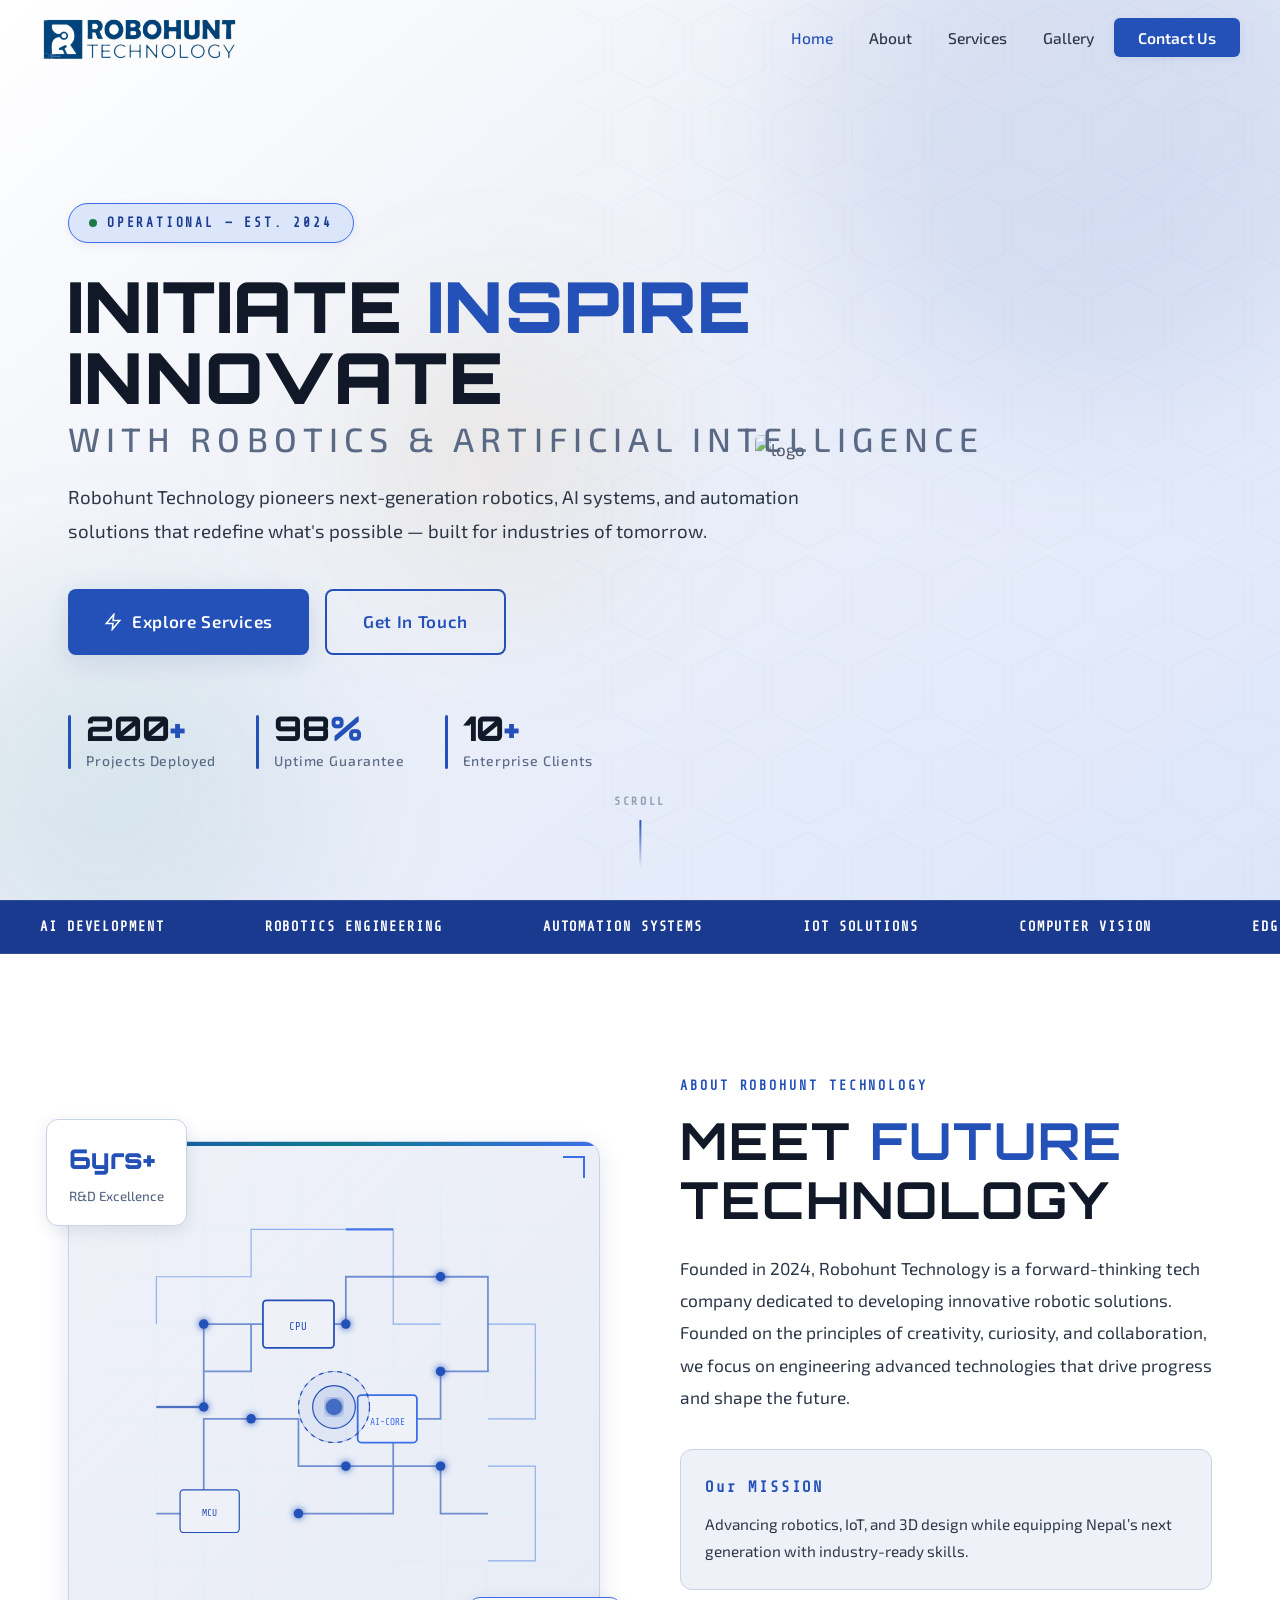
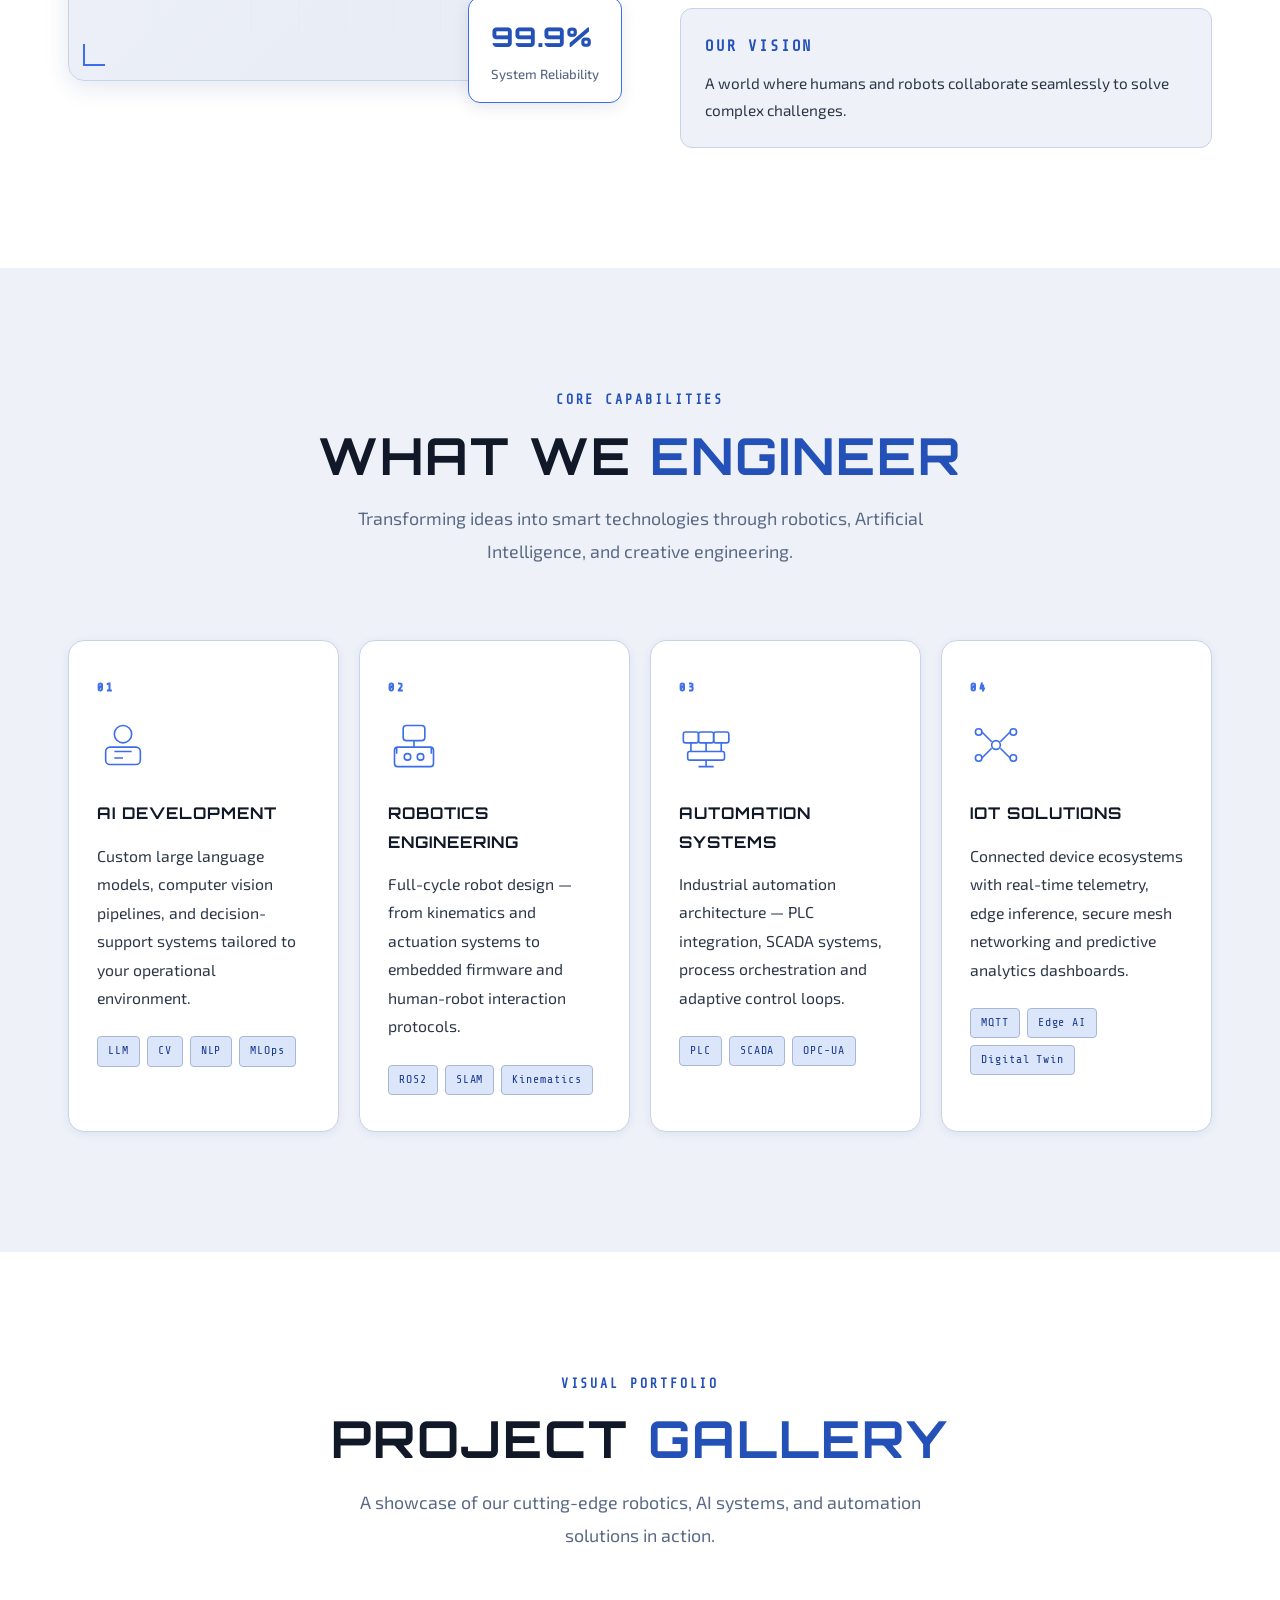
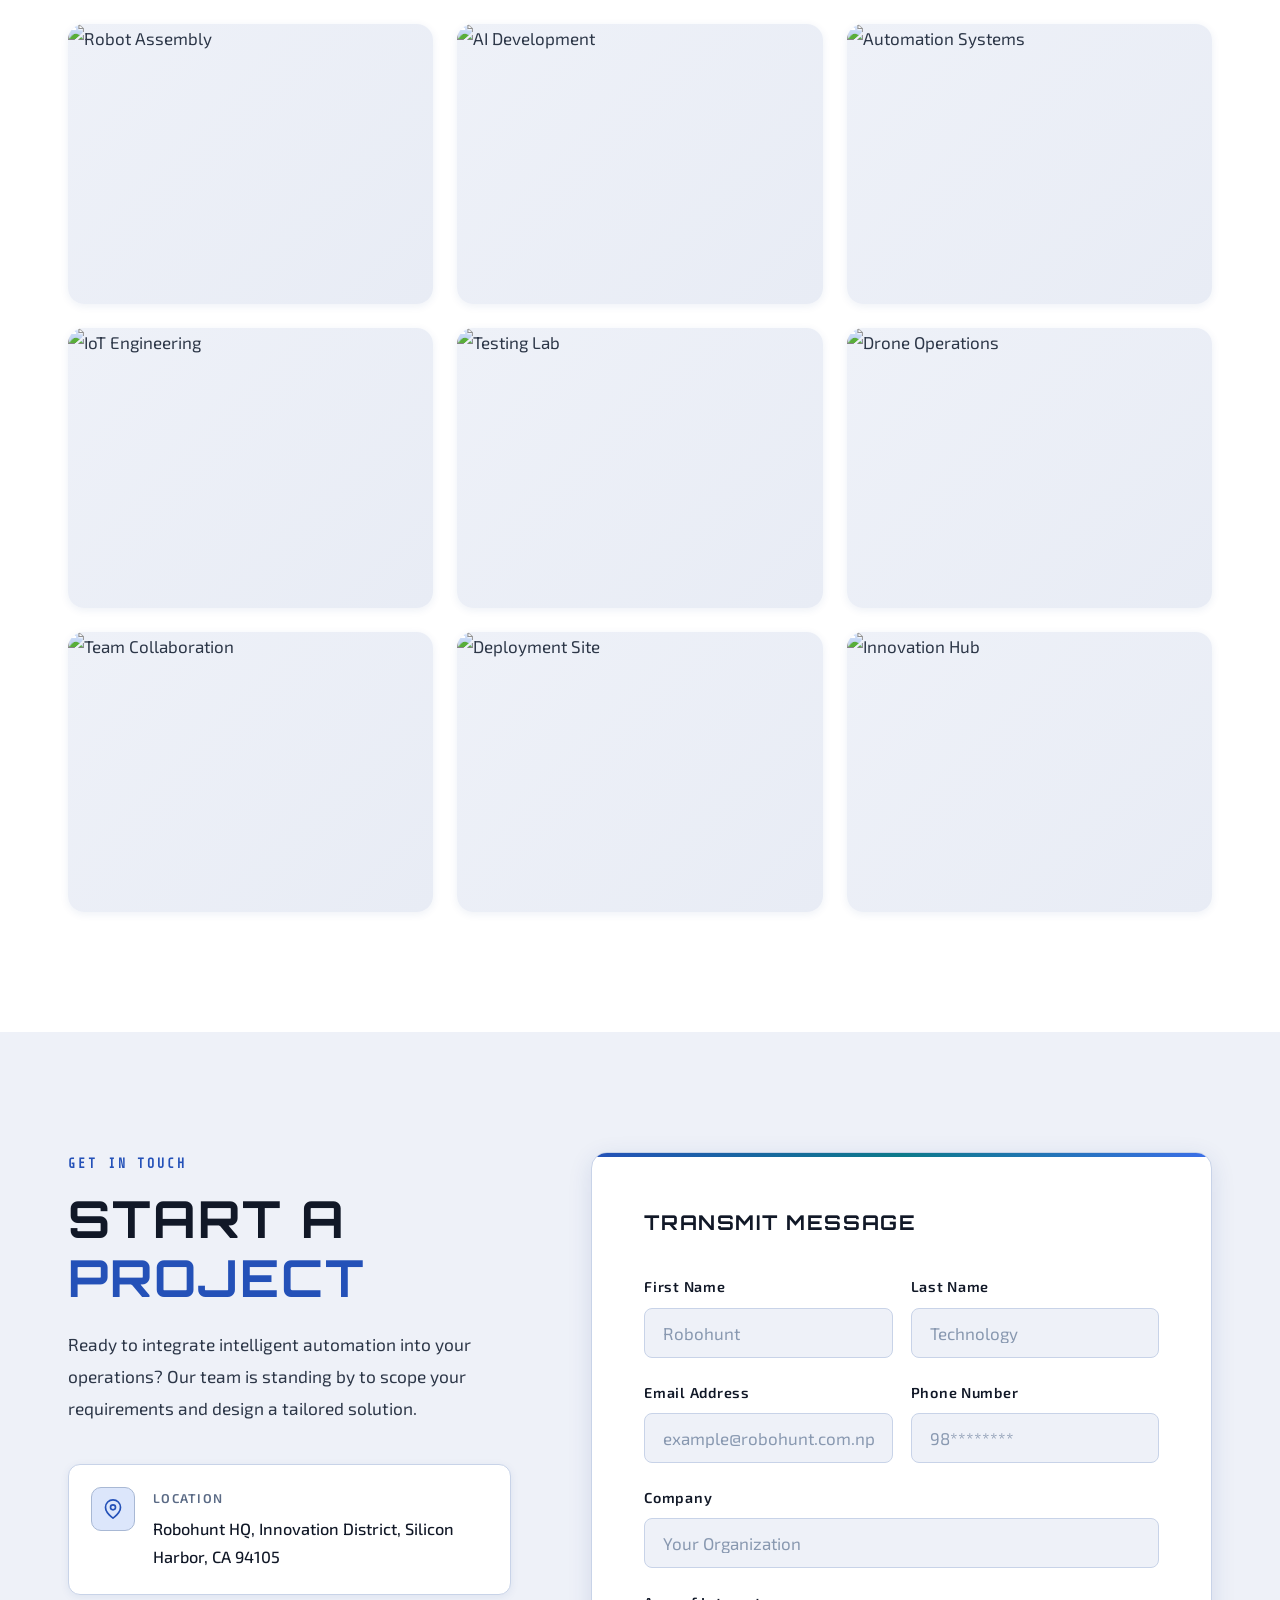
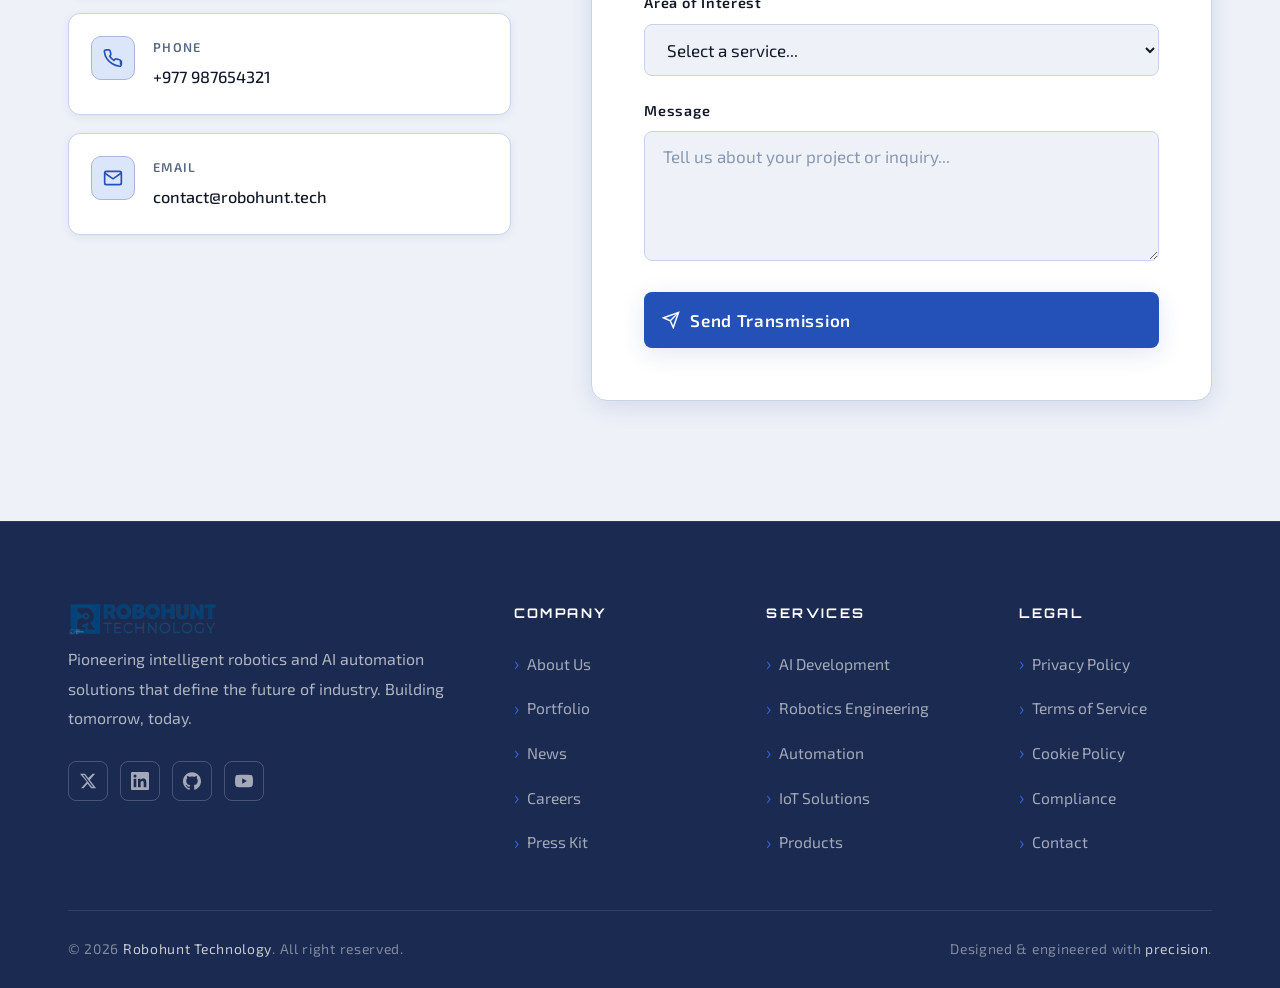
==== commit cecf44bb: "Content Update" ====
--- a/index.html
+++ b/index.html
@@ -5,7 +5,7 @@
   <meta name="viewport" content="width=device-width, initial-scale=1.0" />
   <title>Robohunt Technology</title>
 
-  <link rel="icon" type="image/png" href="./favicon.png" />
+  <link rel="icon" type="image/png" href="./assets/favicon.png" />
 
   <link rel="preconnect" href="https://fonts.googleapis.com" />
   <link rel="preconnect" href="https://fonts.gstatic.com" crossorigin />
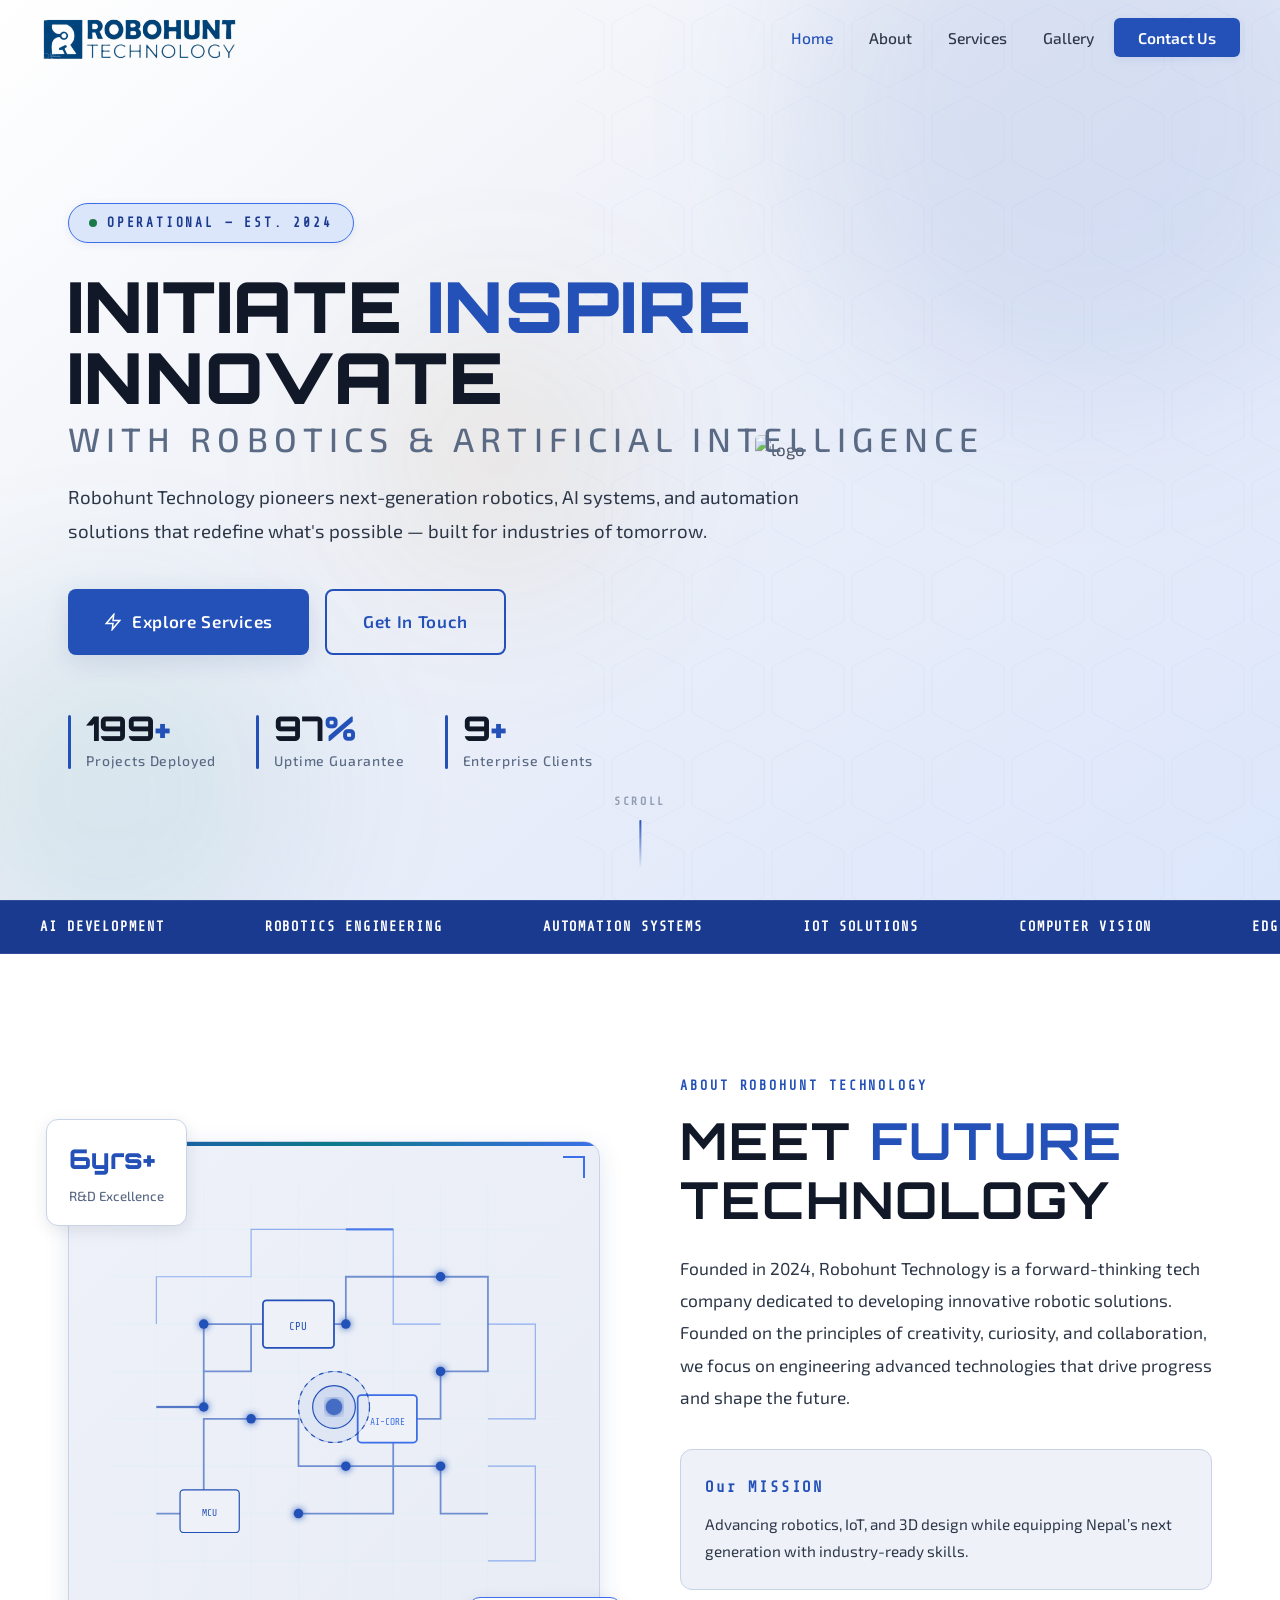
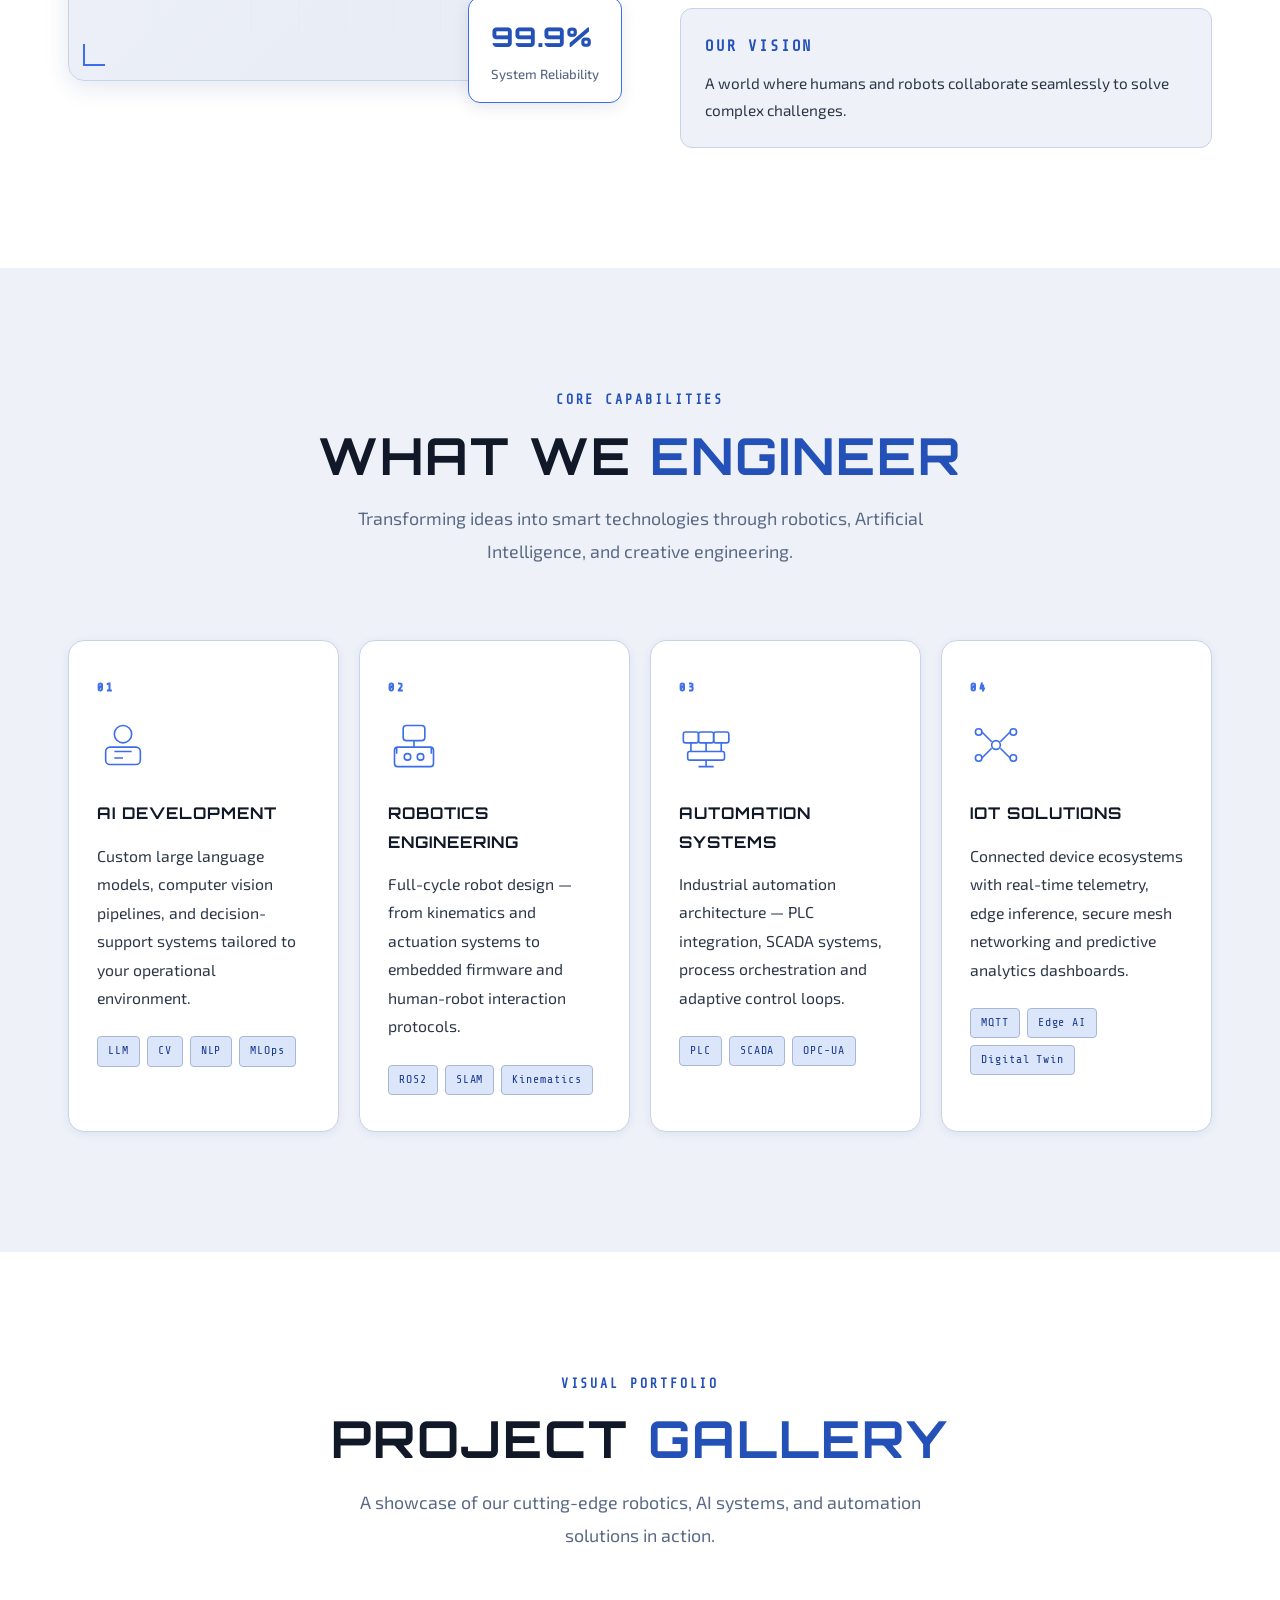
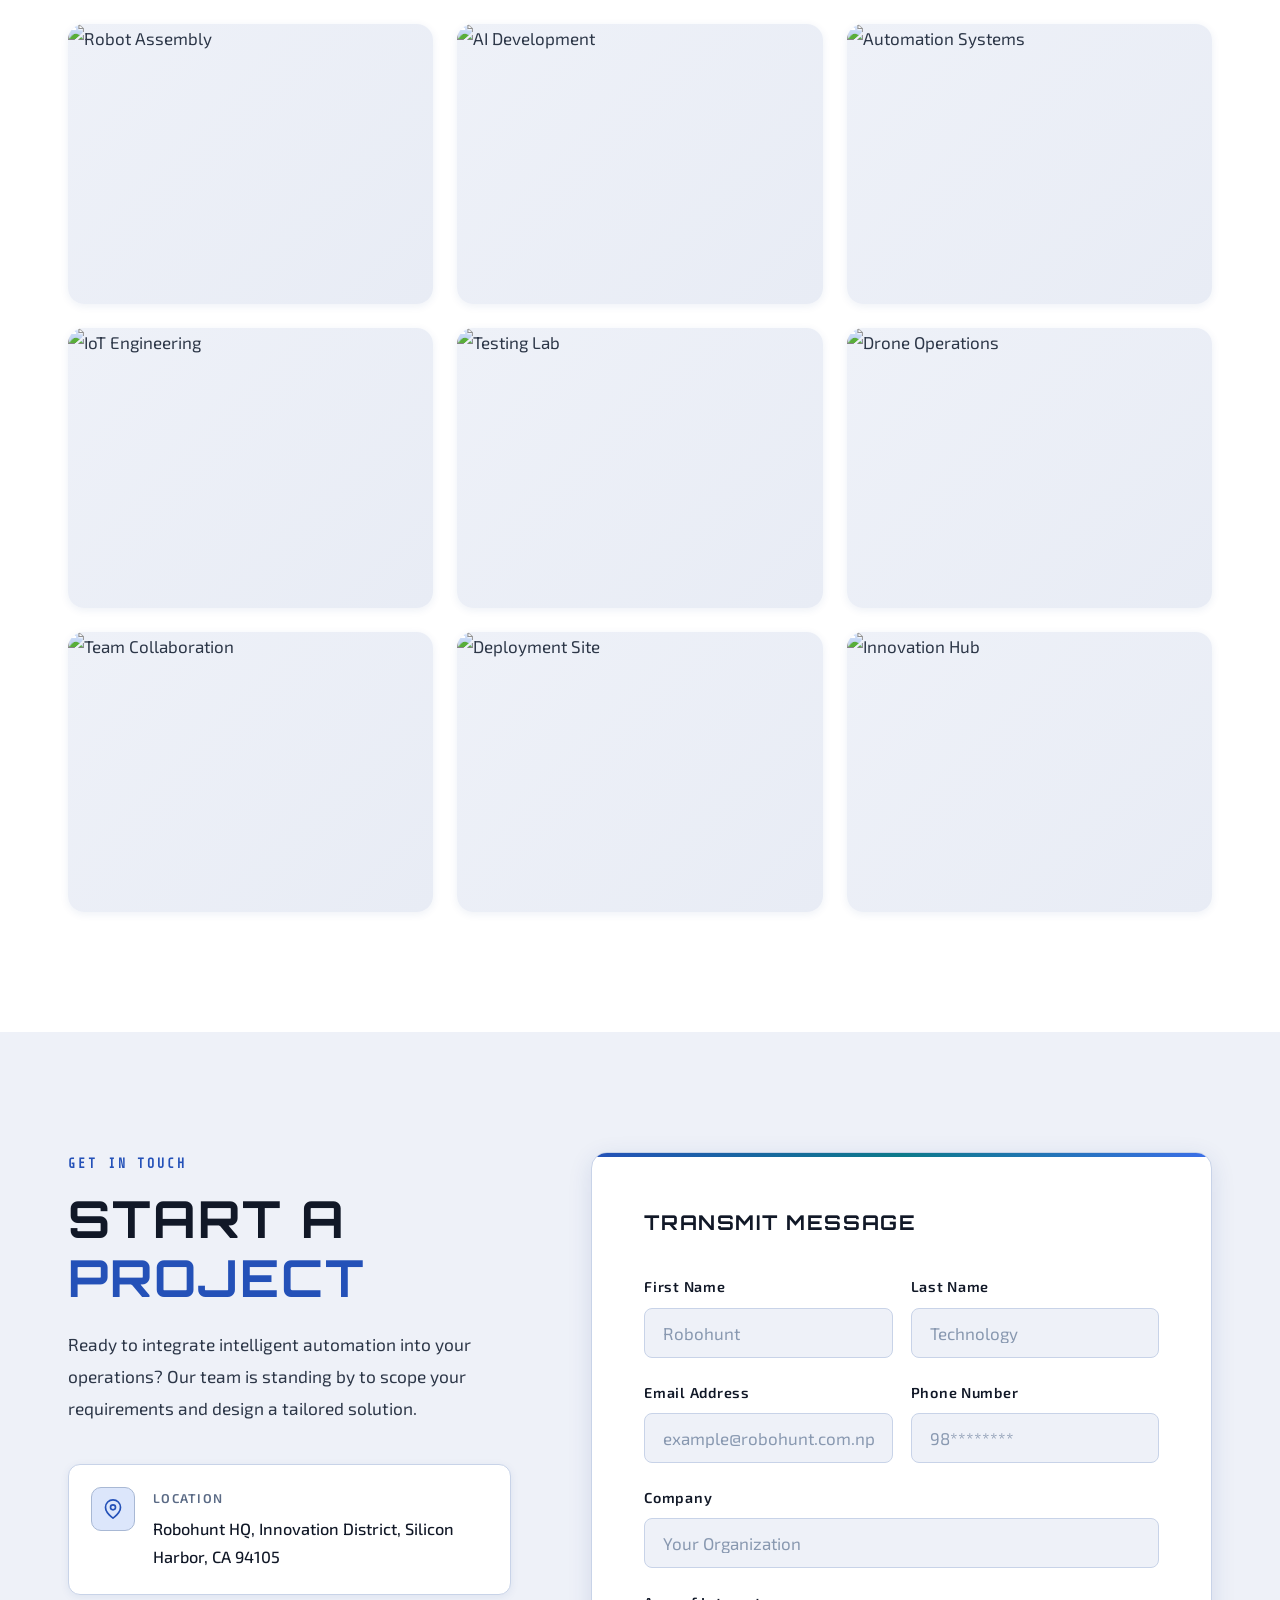
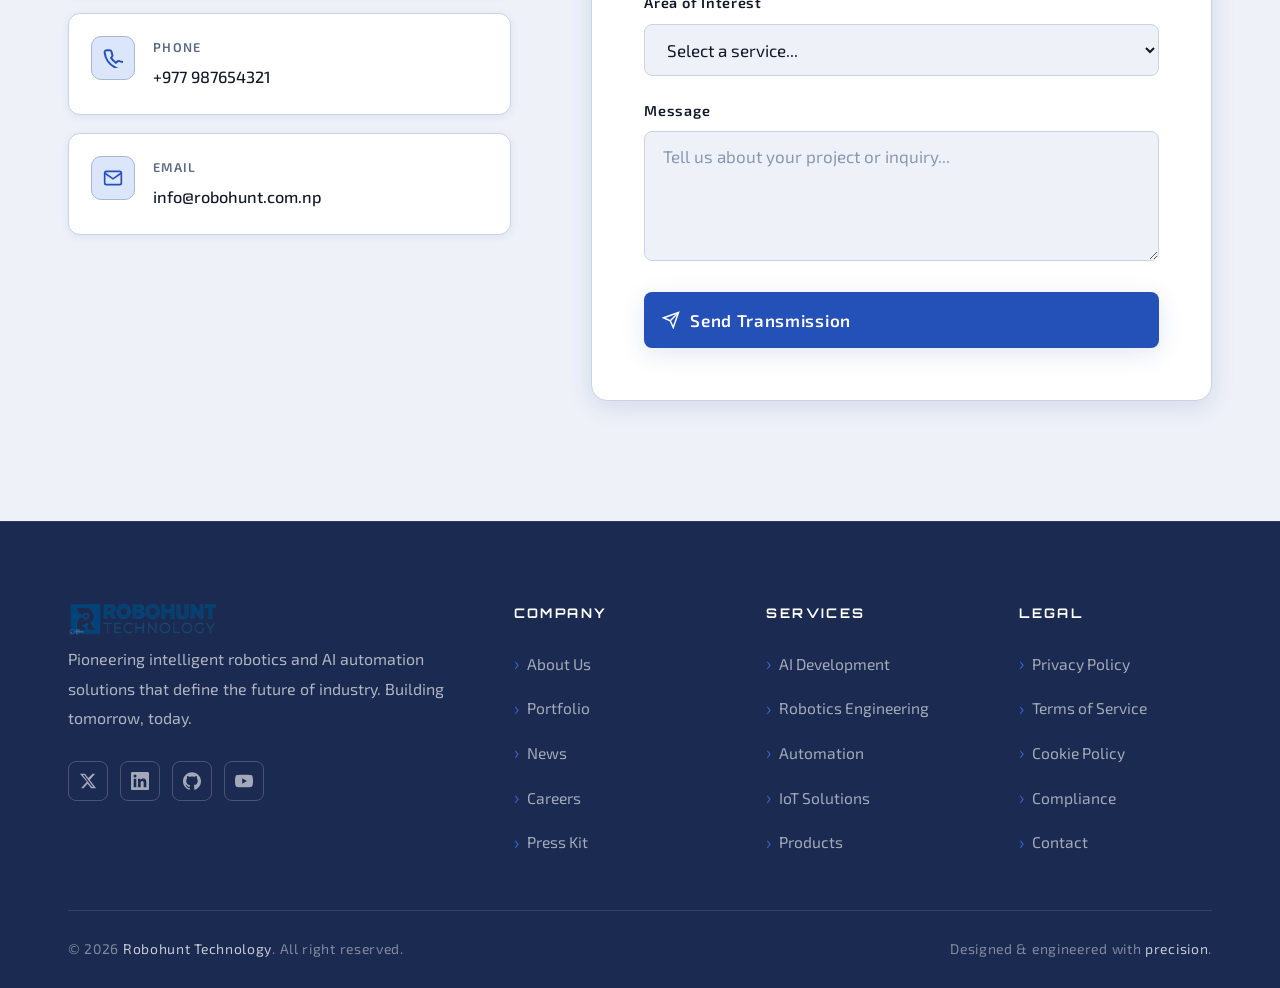
==== commit cbf3866f: "Content Update" ====
--- a/index.html
+++ b/index.html
@@ -1118,7 +1118,6 @@
               <div class="contact-item reveal reveal-delay-3">
                 <div class="contact-item-icon">
                   <svg
-                    viewBox="0 0 24 24"
                     fill="none"
                     stroke="currentColor"
                     stroke-width="2"
@@ -1149,7 +1148,7 @@
                 </div>
                 <div>
                   <div class="contact-item-label">Email</div>
-                  <div class="contact-item-val">contact@robohunt.tech</div>
+                  <div class="contact-item-val">info@robohunt.com.np</div>
                 </div>
               </div>
             </div>
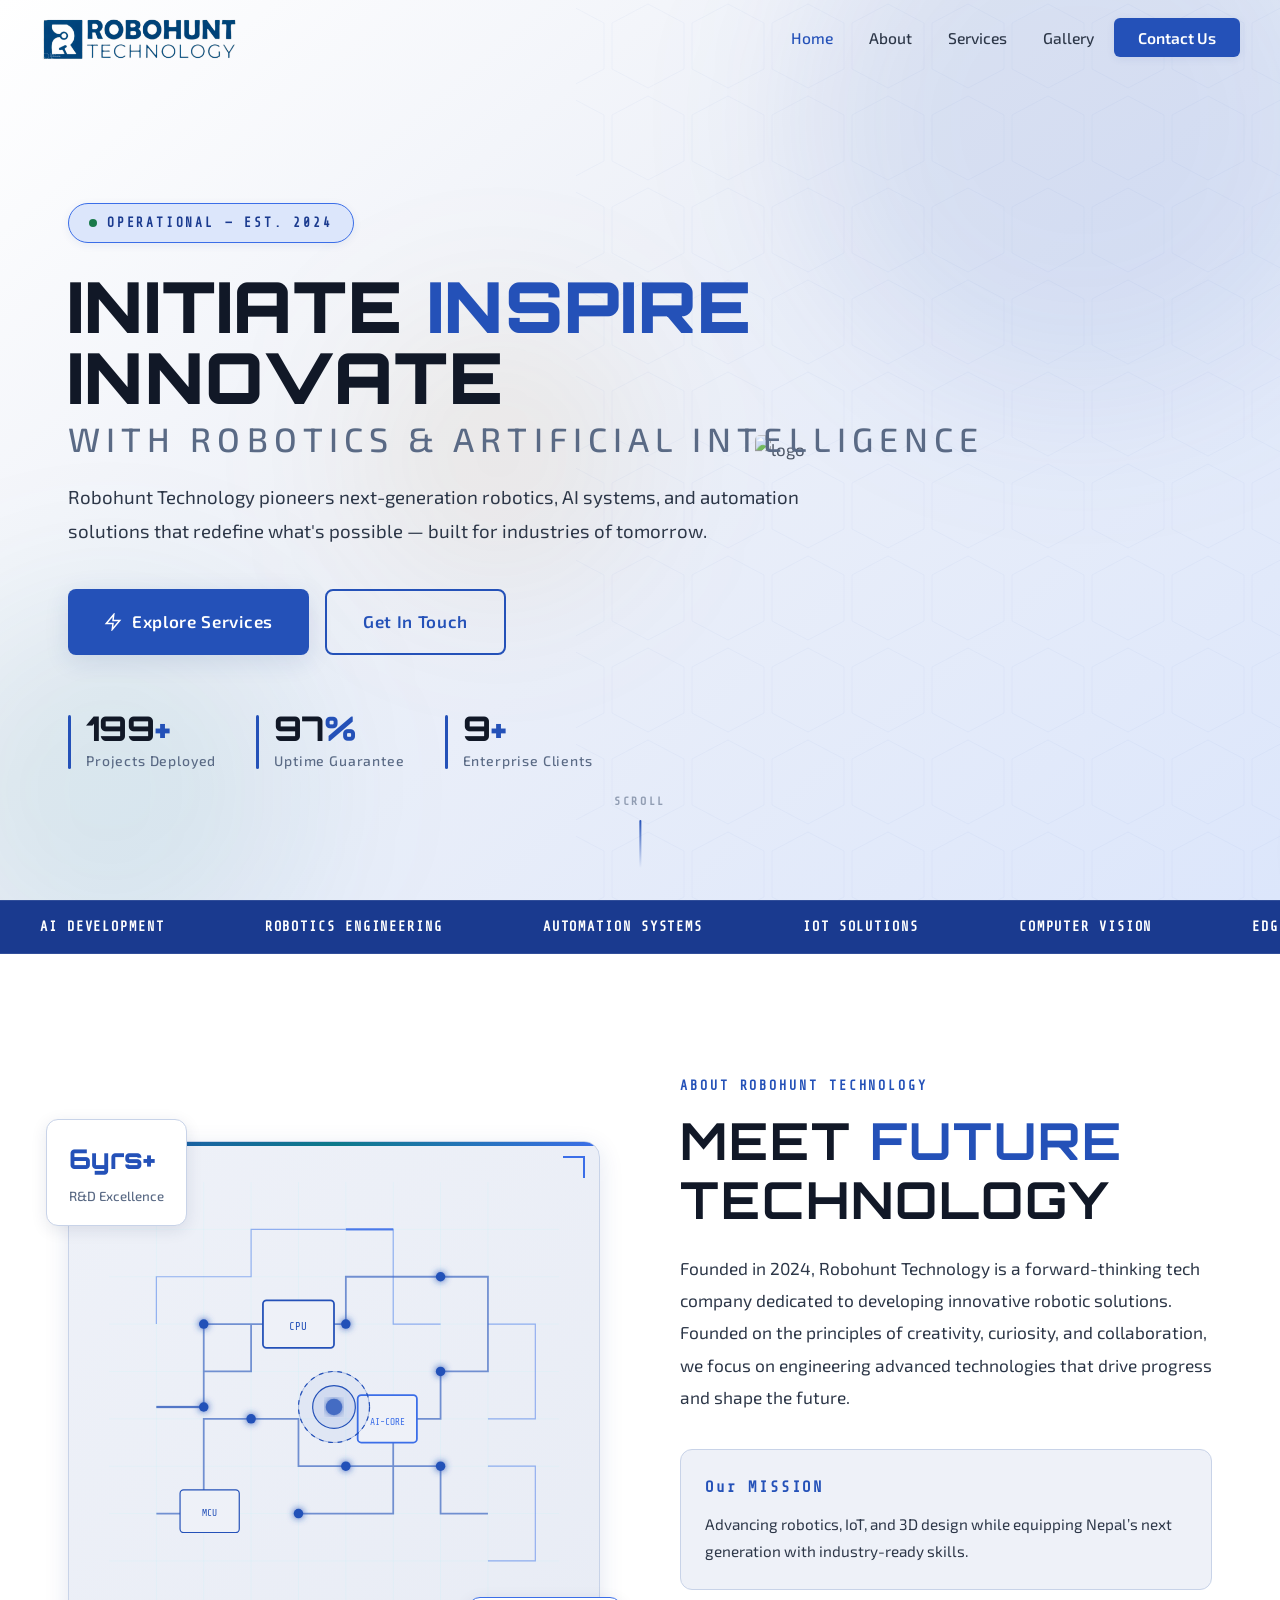
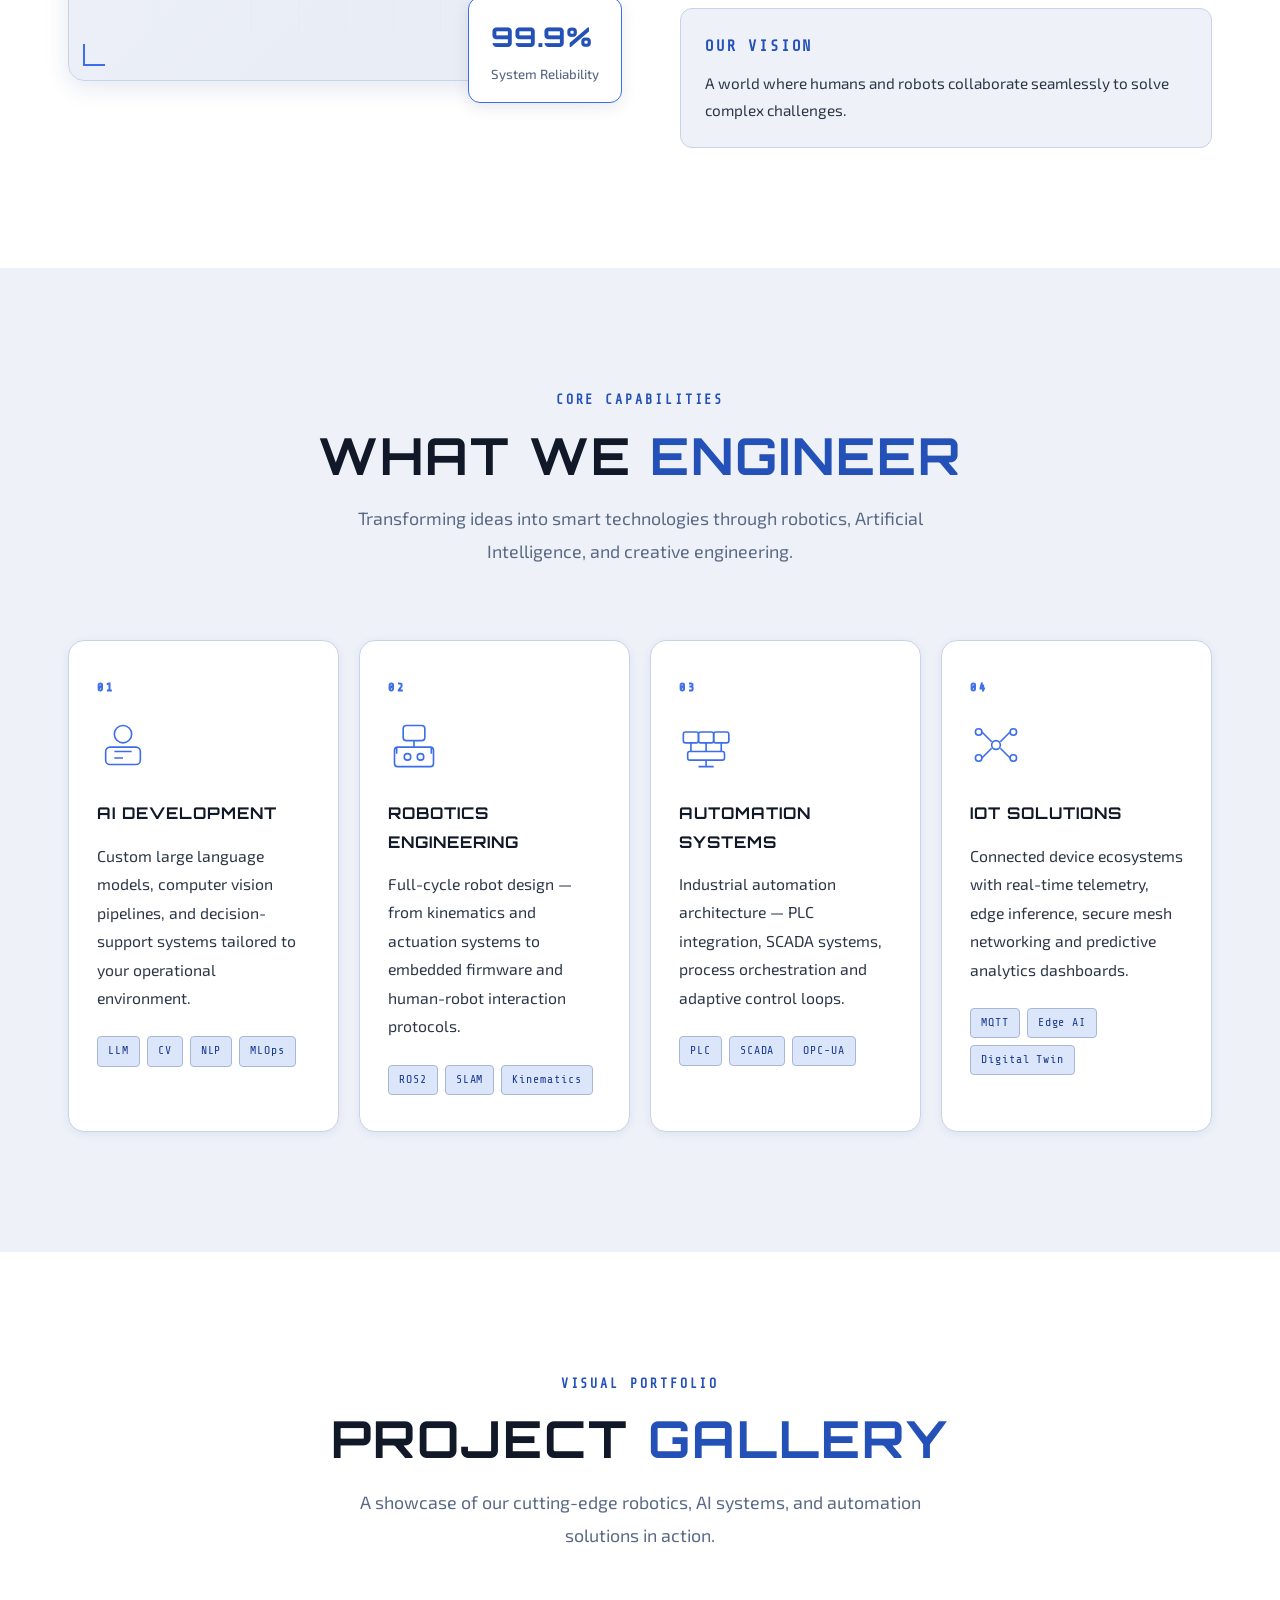
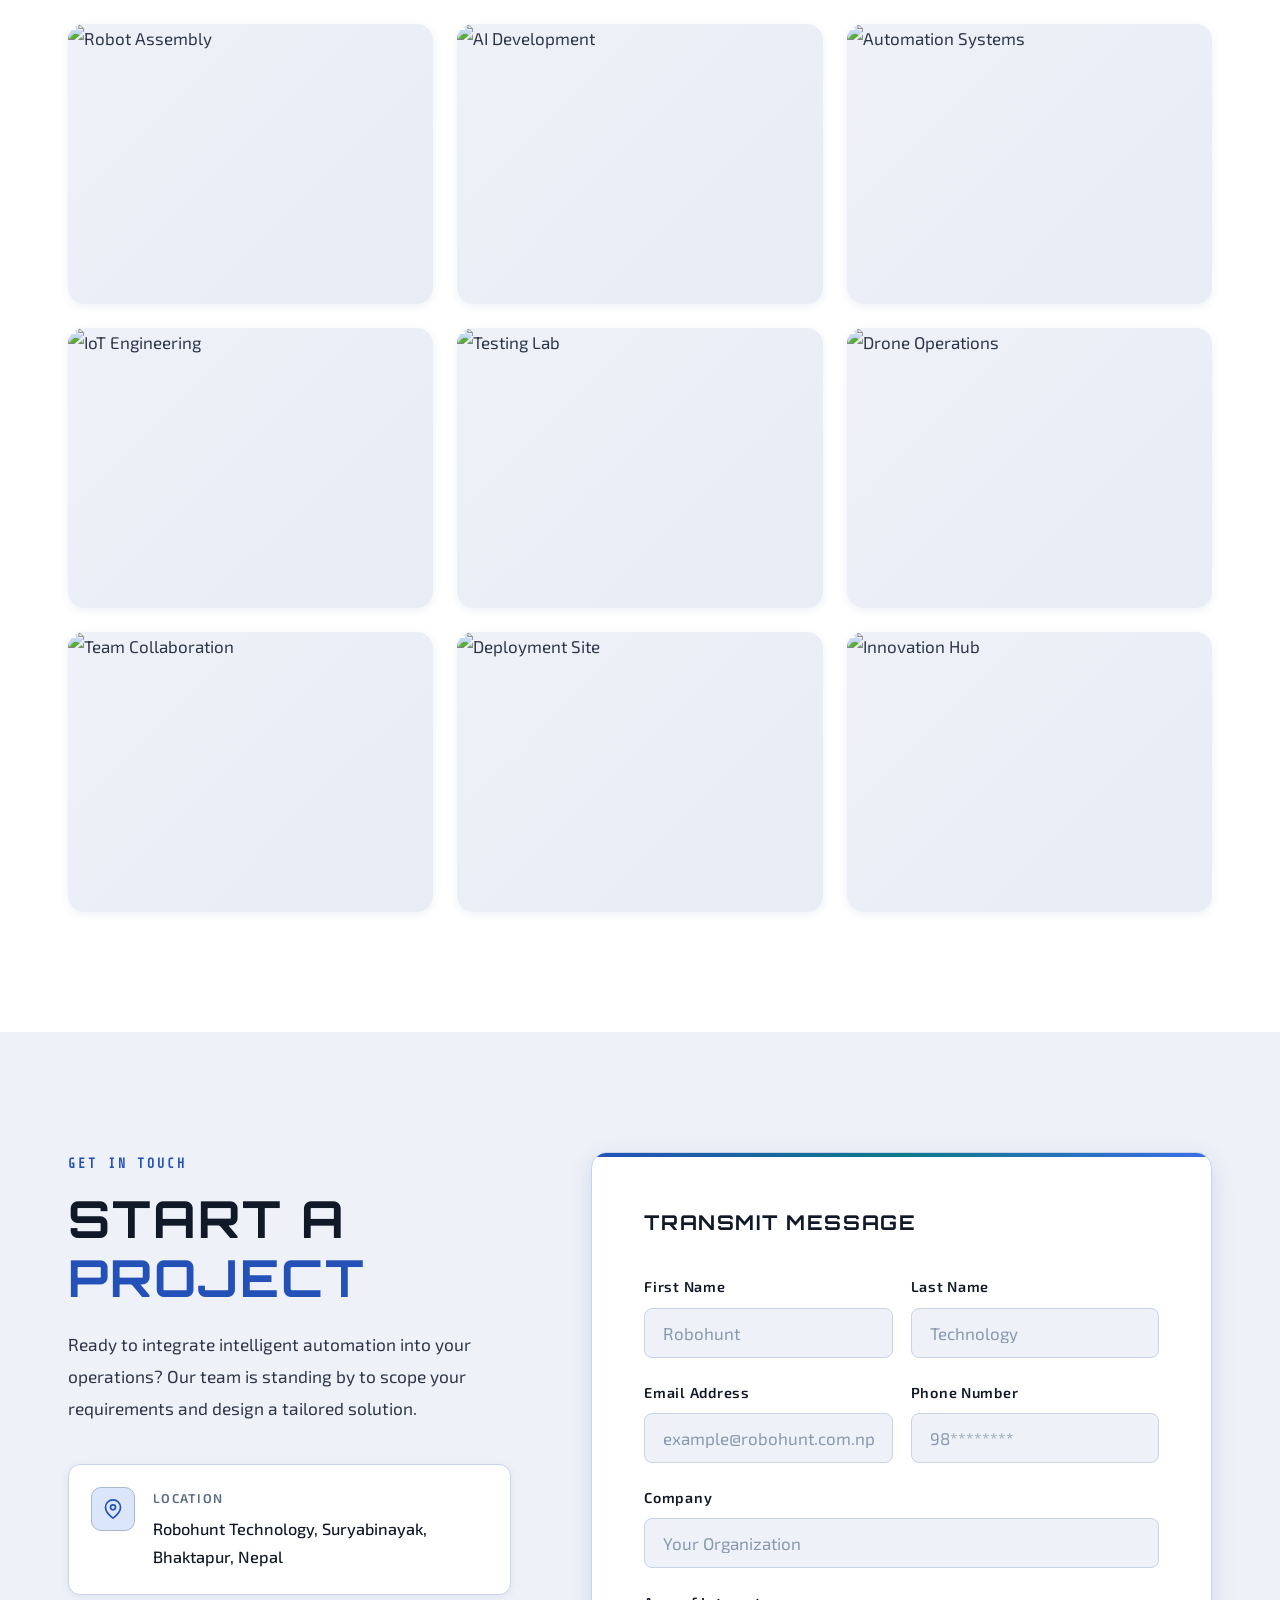
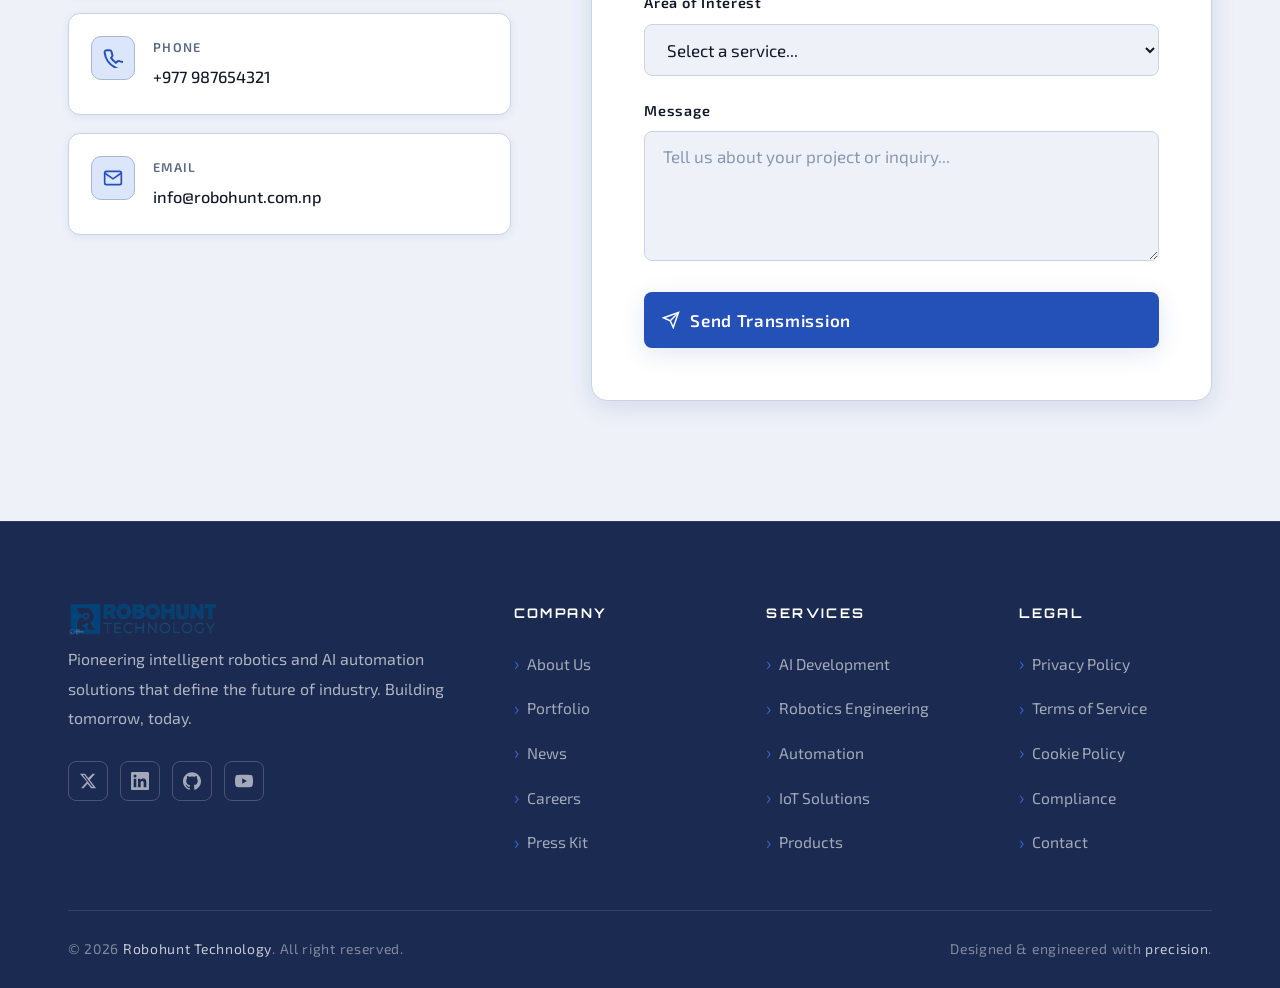
==== commit 585c0fe1: "Content Update" ====
--- a/index.html
+++ b/index.html
@@ -3,7 +3,10 @@
   <head>
   <meta charset="UTF-8" />
   <meta name="viewport" content="width=device-width, initial-scale=1.0" />
-  <title>Robohunt Technology</title>
+  <title>Robohunt Technology | Robotics Solution, STEM</title>
+
+  <meta name="description" content="RoboHunt Technology is an innovative tech company focused on developing advanced robotics, automation, and intelligent digital solutions to help businesses operate smarter, faster, and more efficiently.">
+  <meta name="keywords" content="Robohunt Technology, Web Development Nepal, AI and Robotic Solutions Nepal, Bhaktapur, Robotics, IoT sloution, IoT, Robohunt">
 
   <link rel="icon" type="image/png" href="./assets/favicon.png" />
 
@@ -1095,6 +1098,7 @@
               Our team is standing by to scope your requirements and design a
               tailored solution.
             </p>
+            <a href="https://maps.app.goo.gl/sgEBadQicLuPz8pJ8" target="_blank" style="text-decoration: none; color: inherit; font: inherit;">
             <div class="contact-details">
               <div class="contact-item reveal reveal-delay-2">
                 <div class="contact-item-icon">
@@ -1111,10 +1115,11 @@
                 <div>
                   <div class="contact-item-label">Location</div>
                   <div class="contact-item-val">
-                    Robohunt HQ, Innovation District, Silicon Harbor, CA 94105
+                    Robohunt Technology, Suryabinayak, Bhaktapur, Nepal
                   </div>
                 </div>
               </div>
+            </a>
               <div class="contact-item reveal reveal-delay-3">
                 <div class="contact-item-icon">
                   <svg
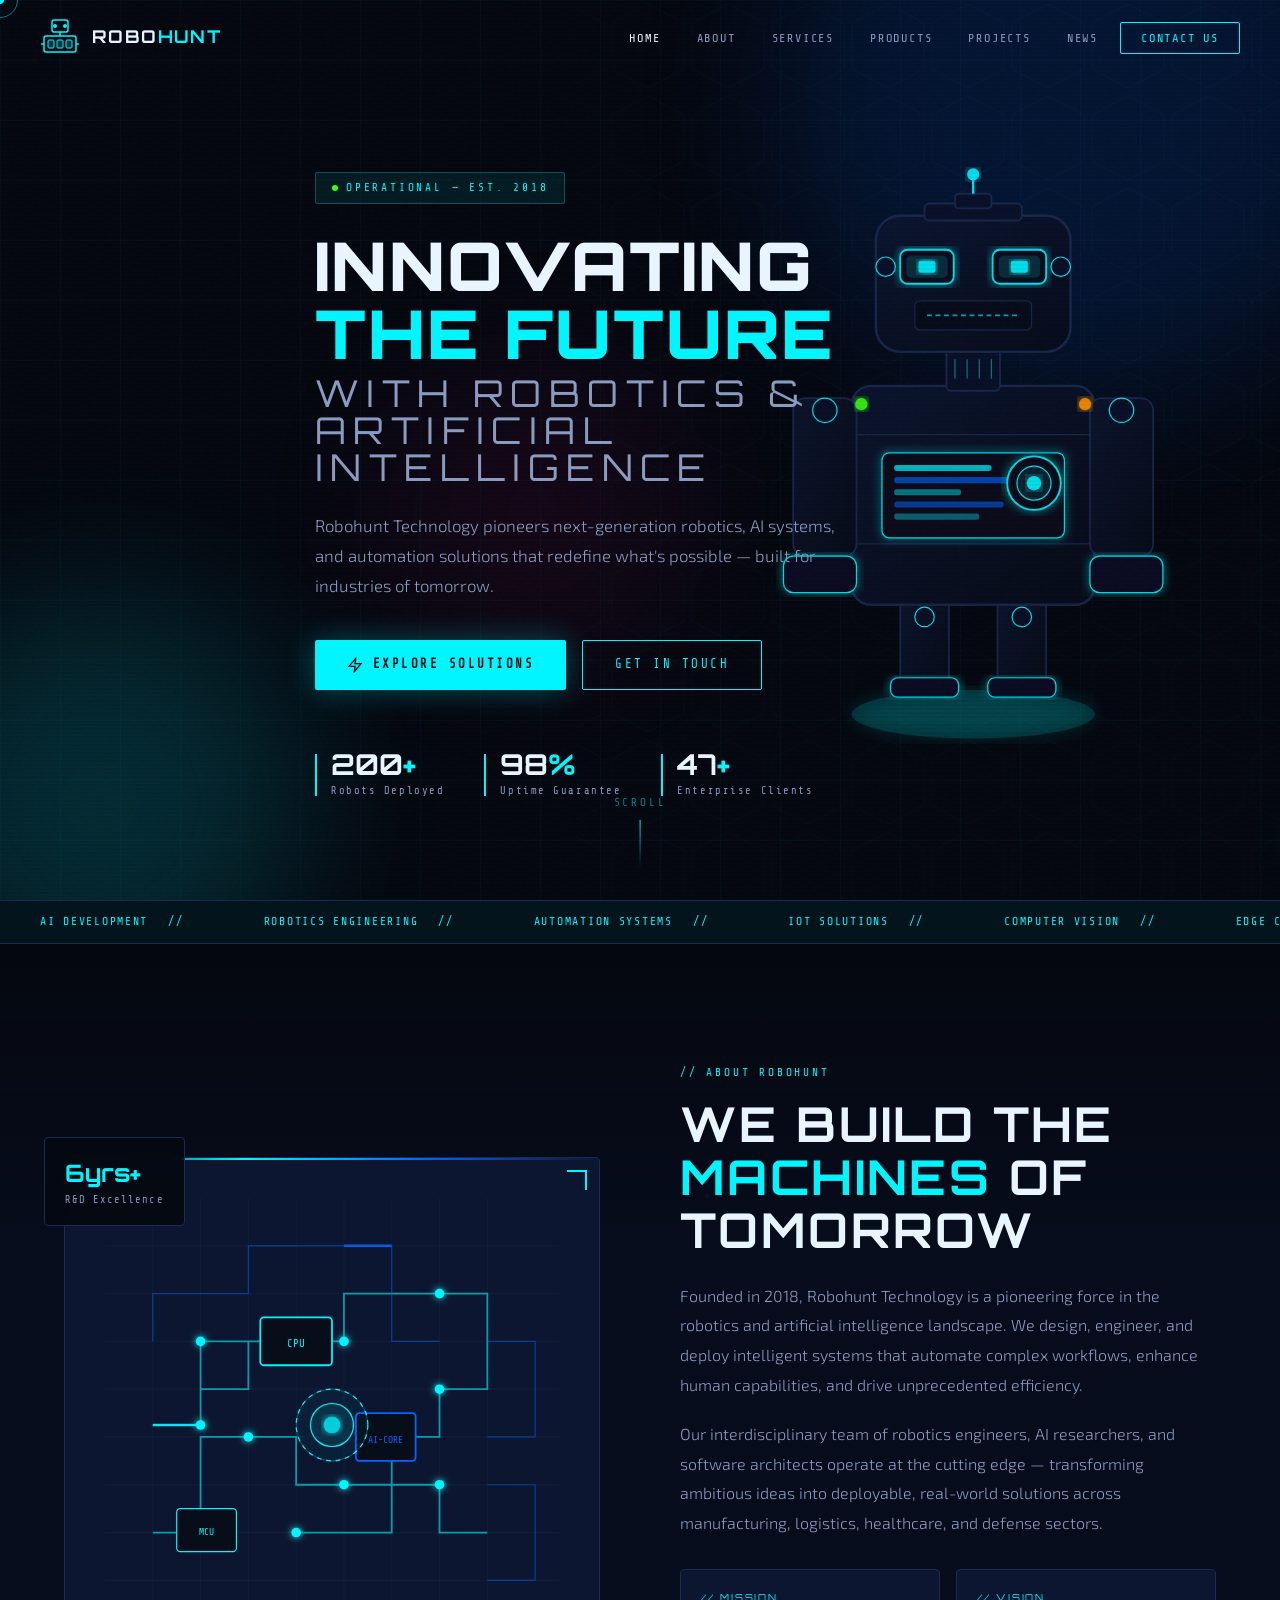
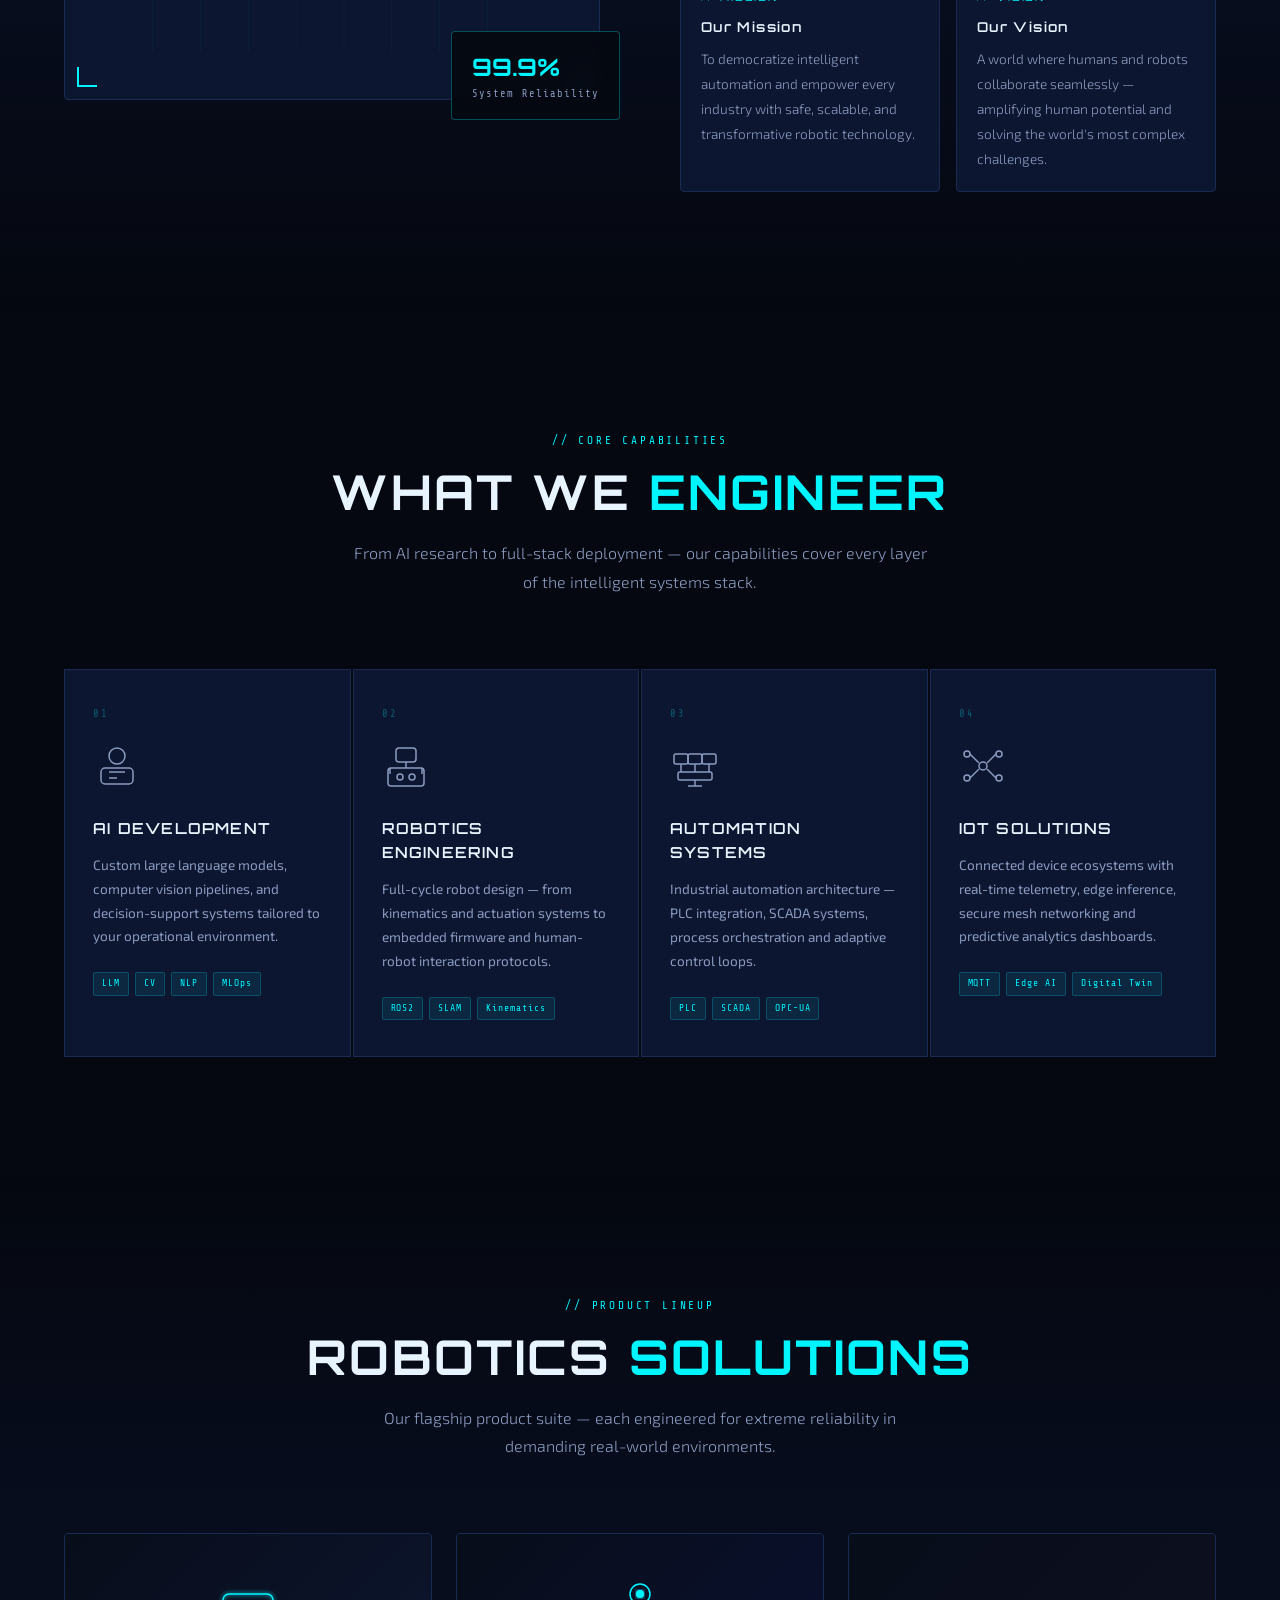
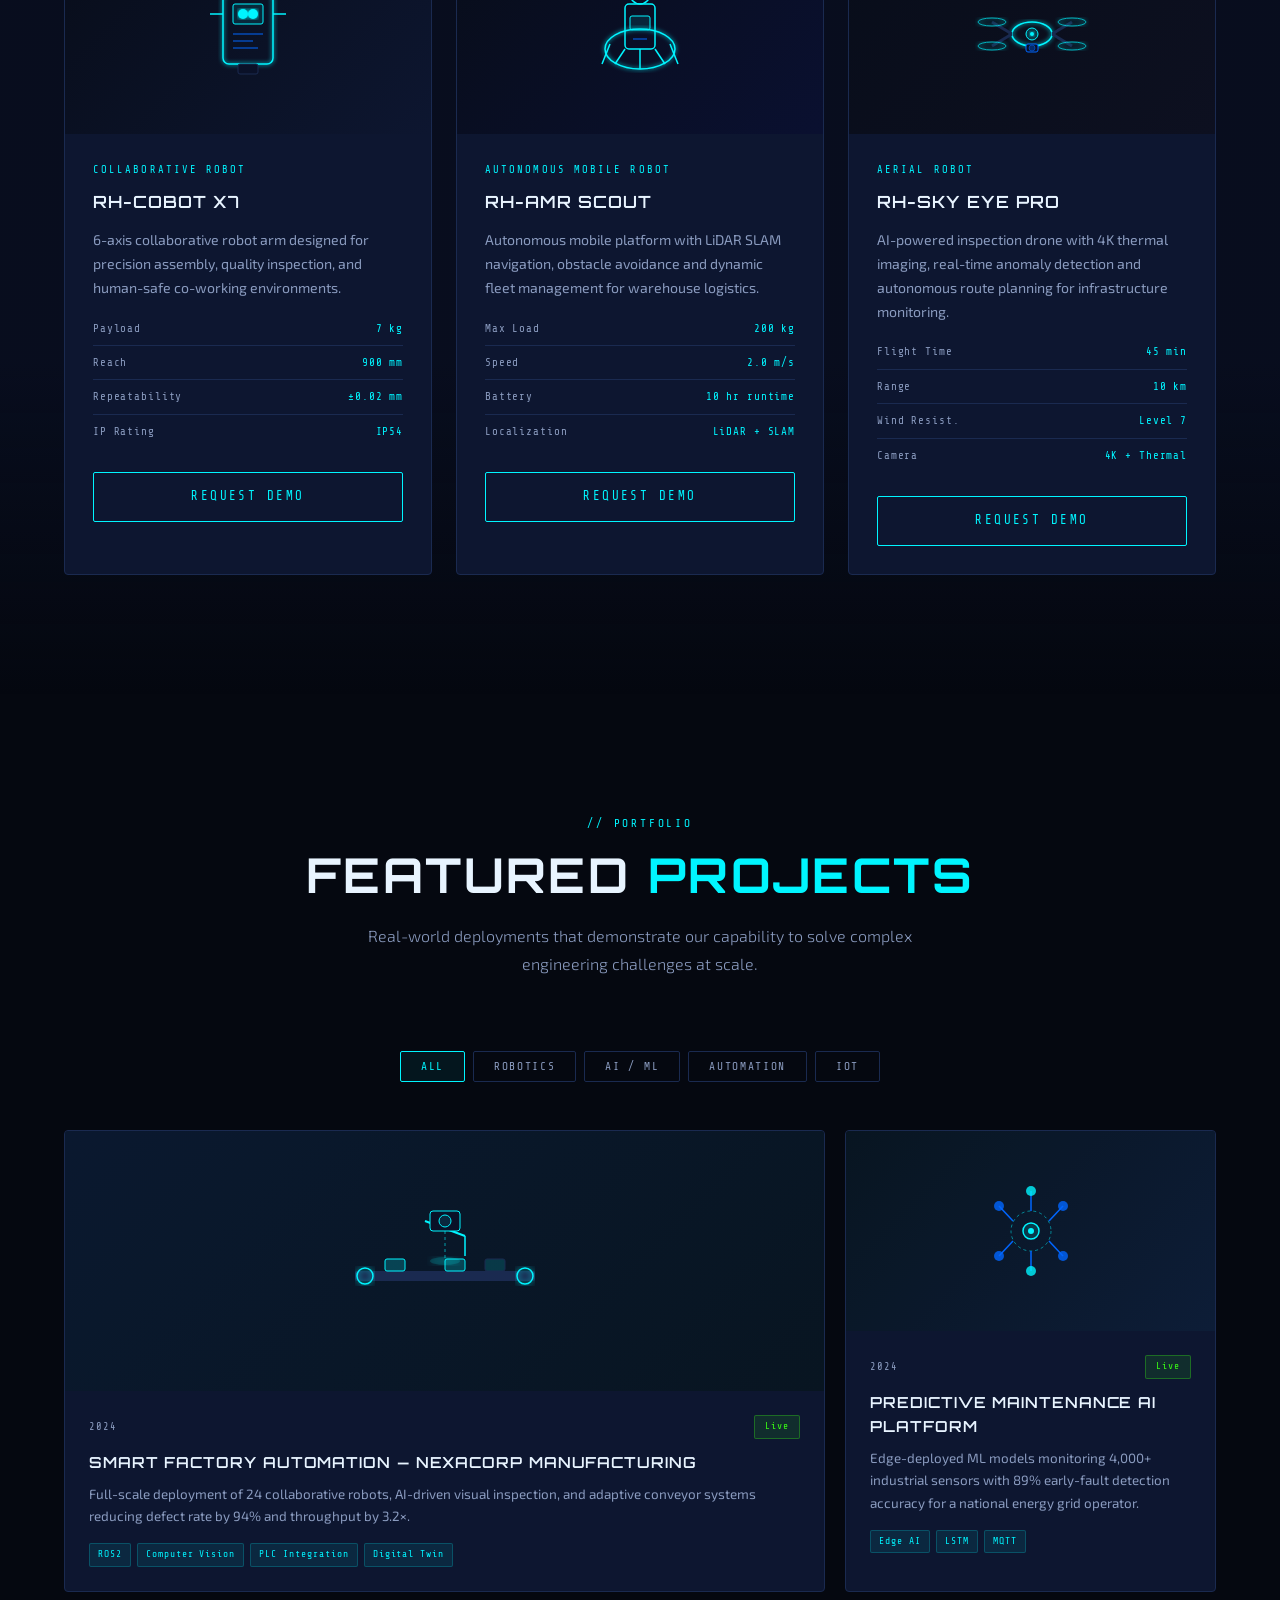
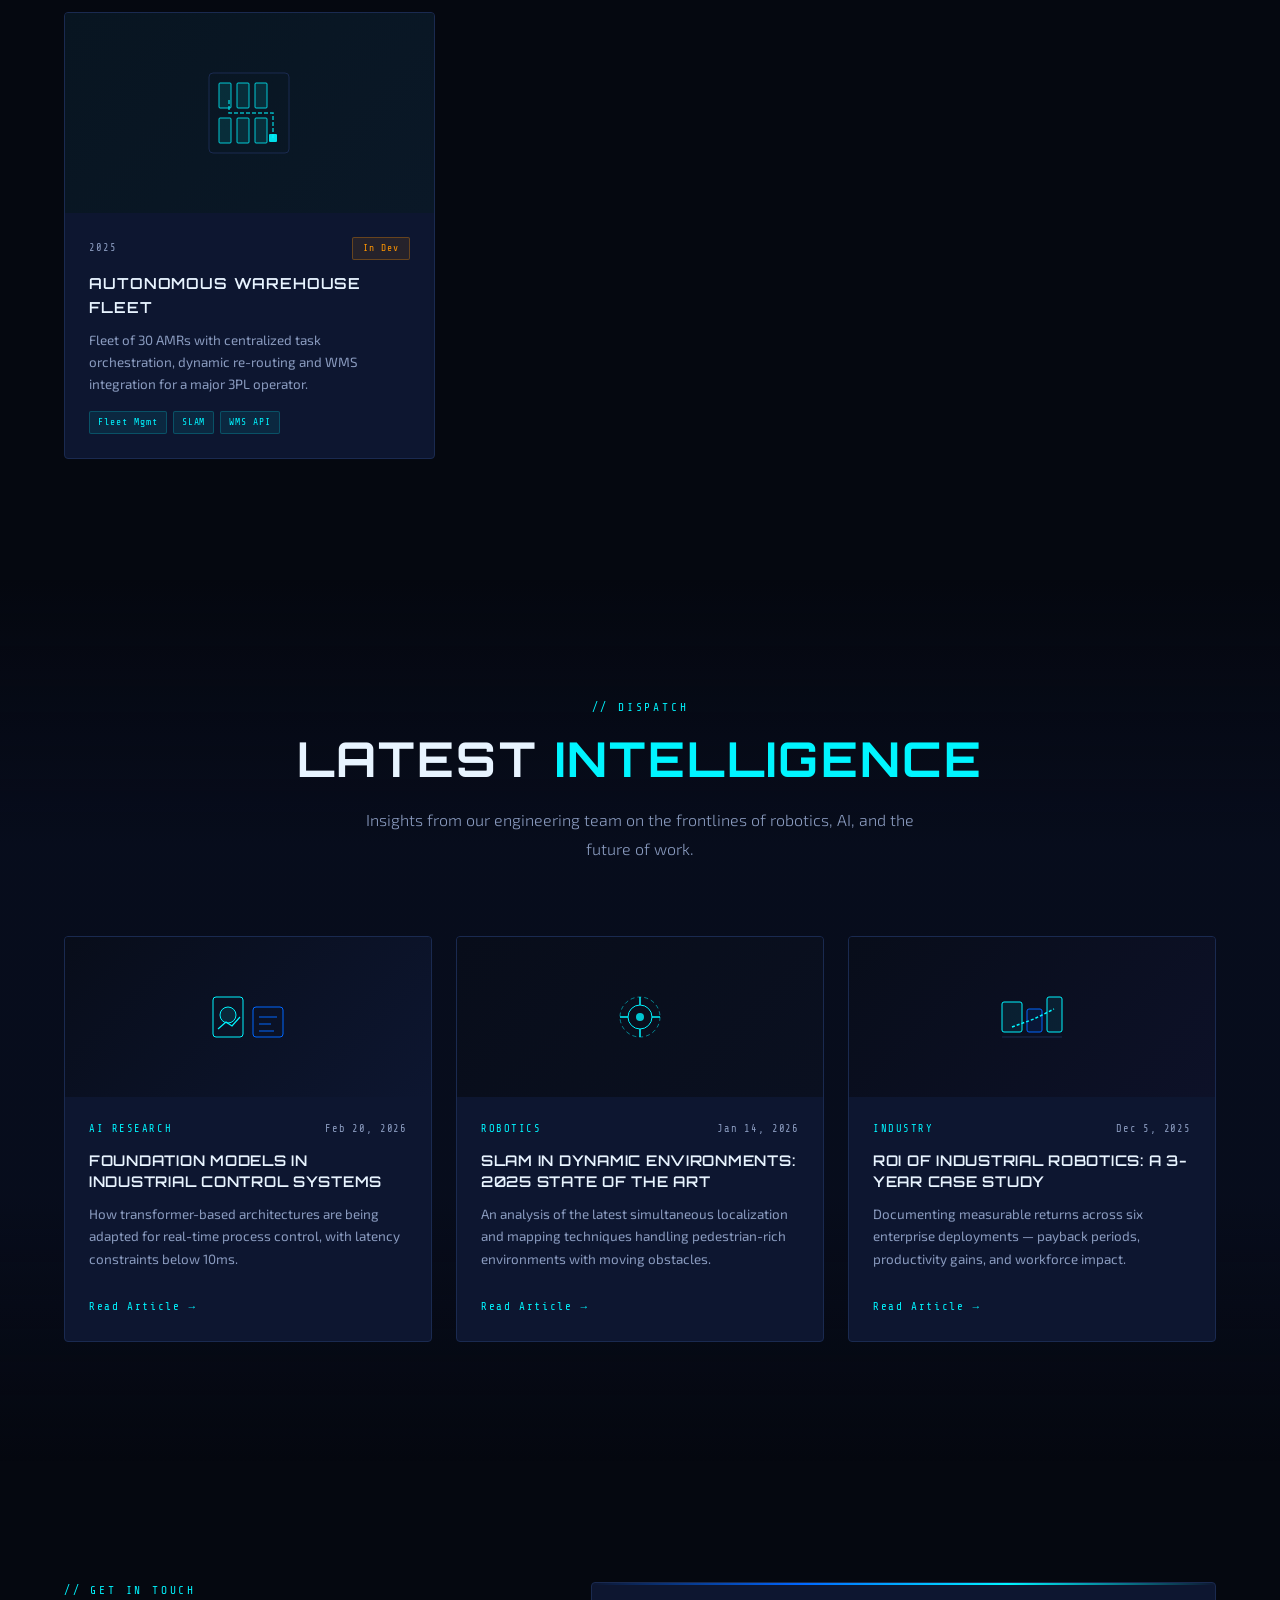
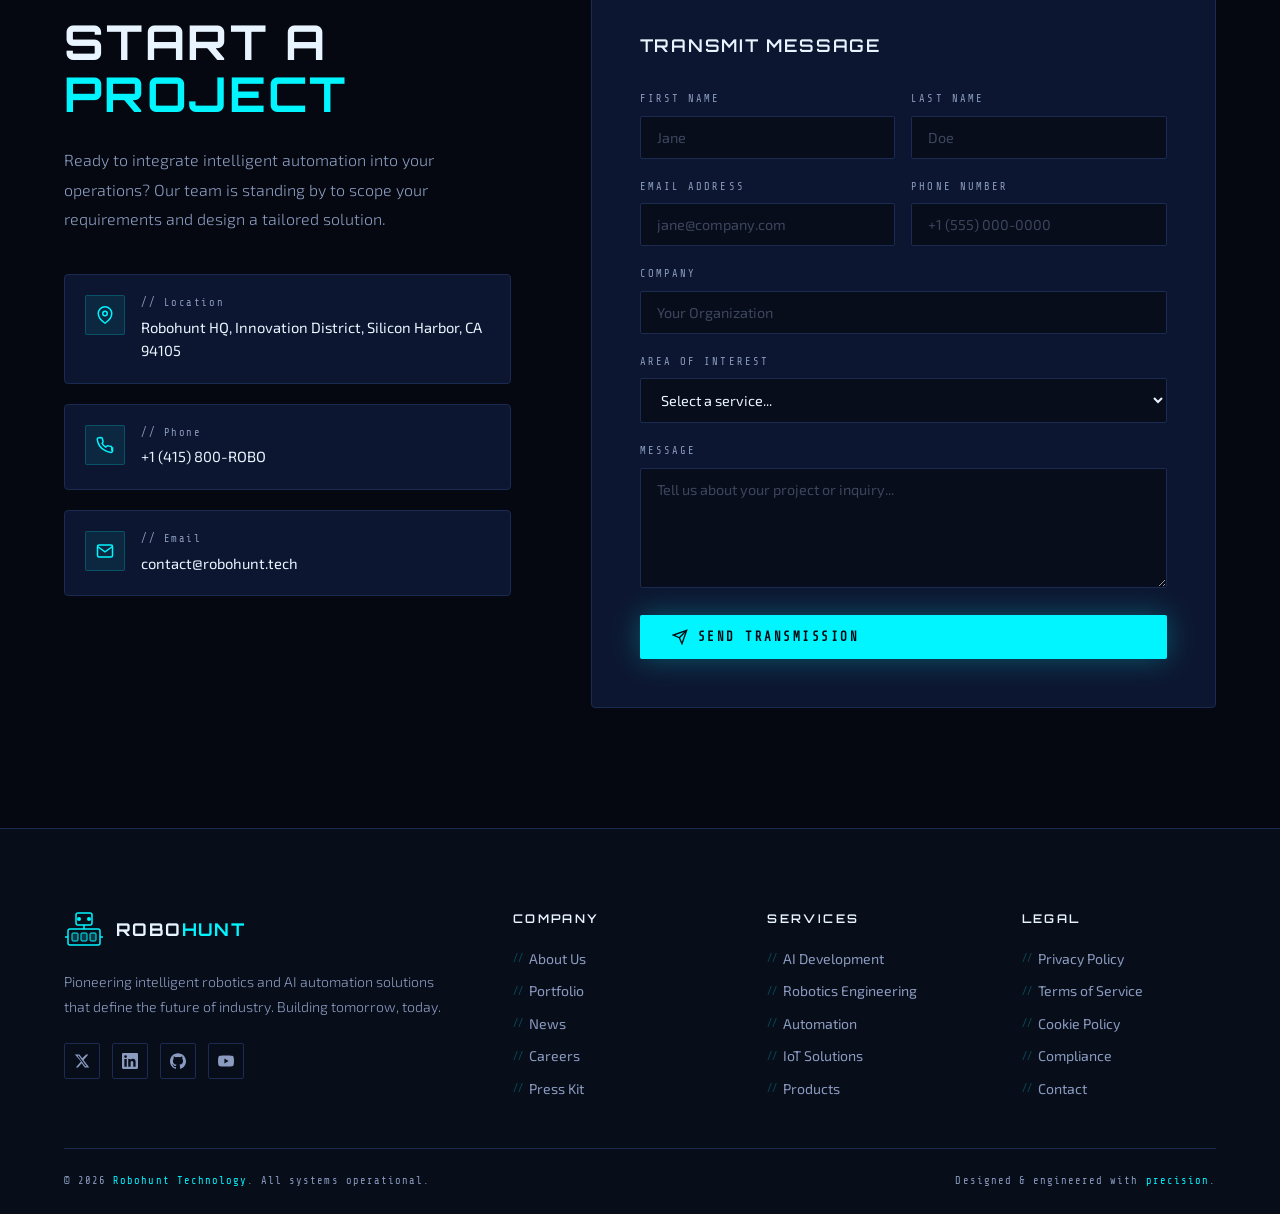
==== commit 36ef285c: "Merge pull request #1 from Robohunt-T/develop Feat: removed hero image" ====
--- a/index.html
+++ b/index.html
@@ -1,655 +1,428 @@
-<!doctype html>
+<!DOCTYPE html>
 <html lang="en">
-  <head>
+<head>
   <meta charset="UTF-8" />
   <meta name="viewport" content="width=device-width, initial-scale=1.0" />
-  <title>Robohunt Technology | Robotics Solution, STEM</title>
-
-  <meta name="description" content="RoboHunt Technology is an innovative tech company focused on developing advanced robotics, automation, and intelligent digital solutions to help businesses operate smarter, faster, and more efficiently.">
-  <meta name="keywords" content="Robohunt Technology, Web Development Nepal, AI and Robotic Solutions Nepal, Bhaktapur, Robotics, IoT sloution, IoT, Robohunt">
-
-  <link rel="icon" type="image/png" href="./assets/favicon.png" />
-
-  <link rel="preconnect" href="https://fonts.googleapis.com" />
-  <link rel="preconnect" href="https://fonts.gstatic.com" crossorigin />
-  <link
-    href="https://fonts.googleapis.com/css2?family=Orbitron:wght@400;600;700;900&family=Exo+2:wght@300;400;500;600&family=Share+Tech+Mono&display=swap"
-    rel="stylesheet"
-  />
-
-  <link rel="stylesheet" href="styles.css" />
+  <title>Robohunt Technology — Innovating the Future</title>
+  <link rel="preconnect" href="https://fonts.googleapis.com">
+  <link rel="preconnect" href="https://fonts.gstatic.com" crossorigin>
+  <link href="https://fonts.googleapis.com/css2?family=Orbitron:wght@400;600;700;900&family=Exo+2:wght@300;400;500;600&family=Share+Tech+Mono&display=swap" rel="stylesheet">
+  <link rel="stylesheet" href="styles.css">
 </head>
-  <body>
-    <!-- Custom Cursor -->
-    <!-- <div class="cursor-dot" id="cursorDot"></div>
-    <div class="cursor-ring" id="cursorRing"></div> -->
-
-    <!-- Grid Background -->
-    <div class="grid-bg"></div>
-
-    <!-- Notification Toast -->
-    <div class="notification" id="notification">
-      <svg
-        class="notification-icon"
-        width="18"
-        height="18"
-        viewBox="0 0 24 24"
-        fill="none"
-        stroke="currentColor"
-        stroke-width="2"
-      >
-        <polyline points="20 6 9 17 4 12" />
-      </svg>
-      <span class="notification-text">Message transmitted successfully</span>
-    </div>
-
-    <!-- ============================================================
+<body>
+
+  <!-- Custom Cursor -->
+  <div class="cursor-dot" id="cursorDot"></div>
+  <div class="cursor-ring" id="cursorRing"></div>
+
+  <!-- Grid Background -->
+  <div class="grid-bg"></div>
+
+  <!-- Notification Toast -->
+  <div class="notification" id="notification">
+    <svg class="notification-icon" width="18" height="18" viewBox="0 0 24 24" fill="none" stroke="currentColor" stroke-width="2"><polyline points="20 6 9 17 4 12"/></svg>
+    <span class="notification-text">Message transmitted successfully</span>
+  </div>
+
+  <!-- ============================================================
        NAVIGATION
   ============================================================ -->
-    <nav id="navbar">
-      <div class="nav-inner">
-        <a href="#home" class="logo">
-          <div class="logo-icon">
-            <!-- <svg viewBox="0 0 40 40" fill="none" xmlns="http://www.w3.org/2000/svg">
-            <rect x="12" y="4" width="16" height="12" rx="2" fill="none" stroke="#2451b8" stroke-width="1.5"/>
-            <rect x="4" y="20" width="32" height="16" rx="2" fill="none" stroke="#2451b8" stroke-width="1.5"/>
-            <circle cx="15" cy="10" r="2" fill="#2451b8"/>
-            <circle cx="25" cy="10" r="2" fill="#2451b8"/>
-            <line x1="20" y1="16" x2="20" y2="20" stroke="#2451b8" stroke-width="1.5"/>
-            <rect x="8" y="24" width="6" height="8" rx="1" fill="rgba(36,81,184,0.15)" stroke="#2451b8" stroke-width="1"/>
-            <rect x="17" y="24" width="6" height="8" rx="1" fill="rgba(36,81,184,0.15)" stroke="#2451b8" stroke-width="1"/>
-            <rect x="26" y="24" width="6" height="8" rx="1" fill="rgba(36,81,184,0.15)" stroke="#2451b8" stroke-width="1"/>
-            <line x1="1" y1="28" x2="4" y2="28" stroke="#2451b8" stroke-width="1.5"/>
-            <line x1="36" y1="28" x2="39" y2="28" stroke="#2451b8" stroke-width="1.5"/>
-          </svg> -->
-            <img src="./assets/logo1.png" height="45" />
-          </div>
-        </a>
-        <ul class="nav-links">
-          <li><a href="#home">Home</a></li>
-          <li><a href="#about">About</a></li>
-          <li><a href="#services">Services</a></li>
-          <!-- <li><a href="#testimonials">Testimonials</a></li> -->
-          <!-- <li><a href="#projects">Projects</a></li> -->
-          <li><a href="#gallery">Gallery</a></li>
-          <li><a href="#contact" class="nav-cta">
-            Contact Us</a></li>
-        </ul>
-        <button class="hamburger" id="hamburger" aria-label="Menu">
-          <span></span><span></span><span></span>
-        </button>
-      </div>
-    </nav>
-
-    <!-- Mobile Nav -->
-    <div class="mobile-nav" id="mobileNav">
-      <a href="#home" class="mobile-link">Home</a>
-      <a href="#about" class="mobile-link">About</a>
-      <a href="#services" class="mobile-link">Services</a>
-      <a href="#gallery" class="mobile-link">Gallery</a>
-      <!-- <a href="#testimonials" class="mobile-link">Testimonials</a> -->
-      <!-- <a href="#blog" class="mobile-link">News</a> -->
-      <a href="#contact" class="mobile-link">Contact</a>
-    </div>
-
-    <!-- ============================================================
+  <nav id="navbar">
+    <div class="nav-inner">
+      <a href="#home" class="logo">
+        <div class="logo-icon">
+          <svg viewBox="0 0 40 40" fill="none" xmlns="http://www.w3.org/2000/svg">
+            <rect x="12" y="4" width="16" height="12" rx="2" fill="none" stroke="#00f5ff" stroke-width="1.5"/>
+            <rect x="4" y="20" width="32" height="16" rx="2" fill="none" stroke="#00f5ff" stroke-width="1.5"/>
+            <circle cx="15" cy="10" r="2" fill="#00f5ff"/>
+            <circle cx="25" cy="10" r="2" fill="#00f5ff"/>
+            <line x1="20" y1="16" x2="20" y2="20" stroke="#00f5ff" stroke-width="1.5"/>
+            <rect x="8" y="24" width="6" height="8" rx="1" fill="rgba(0,245,255,0.2)" stroke="#00f5ff" stroke-width="1"/>
+            <rect x="17" y="24" width="6" height="8" rx="1" fill="rgba(0,245,255,0.2)" stroke="#00f5ff" stroke-width="1"/>
+            <rect x="26" y="24" width="6" height="8" rx="1" fill="rgba(0,245,255,0.2)" stroke="#00f5ff" stroke-width="1"/>
+            <line x1="1" y1="28" x2="4" y2="28" stroke="#00f5ff" stroke-width="1.5"/>
+            <line x1="36" y1="28" x2="39" y2="28" stroke="#00f5ff" stroke-width="1.5"/>
+          </svg>
+        </div>
+        <span class="logo-text">Robo<span>hunt</span></span>
+      </a>
+      <ul class="nav-links">
+        <li><a href="#home">Home</a></li>
+        <li><a href="#about">About</a></li>
+        <li><a href="#services">Services</a></li>
+        <li><a href="#products">Products</a></li>
+        <li><a href="#projects">Projects</a></li>
+        <li><a href="#blog">News</a></li>
+        <li><a href="#contact" class="nav-cta">Contact Us</a></li>
+      </ul>
+      <button class="hamburger" id="hamburger" aria-label="Menu">
+        <span></span><span></span><span></span>
+      </button>
+    </div>
+  </nav>
+
+  <!-- Mobile Nav -->
+  <div class="mobile-nav" id="mobileNav">
+    <a href="#home" class="mobile-link">Home</a>
+    <a href="#about" class="mobile-link">About</a>
+    <a href="#services" class="mobile-link">Services</a>
+    <a href="#products" class="mobile-link">Products</a>
+    <a href="#projects" class="mobile-link">Projects</a>
+    <a href="#blog" class="mobile-link">News</a>
+    <a href="#contact" class="mobile-link">Contact</a>
+  </div>
+
+  <!-- ============================================================
        HERO
   ============================================================ -->
-    <section id="home">
-      <div class="hero-bg">
-        <div class="hero-orb hero-orb-1"></div>
-        <div class="hero-orb hero-orb-2"></div>
-        <div class="hero-orb hero-orb-3"></div>
-        <div class="hero-hex-grid">
-          <svg
-            viewBox="0 0 800 900"
-            preserveAspectRatio="xMidYMid slice"
-            xmlns="http://www.w3.org/2000/svg"
-          >
-            <defs>
-              <pattern
-                id="hex"
-                x="0"
-                y="0"
-                width="80"
-                height="92"
-                patternUnits="userSpaceOnUse"
-              >
-                <polygon
-                  points="40,4 76,23 76,69 40,88 4,69 4,23"
-                  fill="none"
-                  stroke="#2451b8"
-                  stroke-width="0.5"
-                />
-              </pattern>
-            </defs>
-            <rect width="100%" height="100%" fill="url(#hex)" />
-          </svg>
-        </div>
-      </div>
-
-      <!-- Floating Robot Illustration -->
-       <div class="hero-robot">
-       <img src="./assets/hero-img.jpg" alt="logo" height="640" />
-        </div>
-
-
-      <div class="container">
-        <div class="hero-content">
-          <div class="hero-badge reveal">
-            <span class="hero-badge-dot"></span>
-            <span class="label">Operational — Est. 2024</span>
-          </div>
-          <h1 class="hero-title reveal reveal-delay-1">
-            Initiate
-            <span class="line2">Inspire</span>
-              
-              </span
-            >
-            <br />
-            Innovate
-            <span class="line3">with Robotics & Artificial Intelligence</span>
-          </h1>
-          <p class="hero-desc reveal reveal-delay-2">
-            Robohunt Technology pioneers next-generation robotics, AI systems,
-            and automation solutions that redefine what's possible — built for
-            industries of tomorrow.
-          </p>
-          <div class="hero-actions reveal reveal-delay-3">
-            <a href="#products" class="btn btn-primary">
-              <svg
-                viewBox="0 0 24 24"
-                fill="none"
-                stroke="currentColor"
-                stroke-width="2"
-              >
-                <path d="M13 2L3 14h9l-1 8 10-12h-9l1-8z" />
-              </svg>
-              Explore Services
-            </a>
-            <a href="#contact" class="btn btn-outline">Get In Touch</a>
-          </div>
-          <div class="hero-stats reveal reveal-delay-4">
-            <div class="stat">
-              <div class="stat-num">200<span>+</span></div>
-              <div class="stat-label">Projects Deployed</div>
-            </div>
-            <div class="stat">
-              <div class="stat-num">98<span>%</span></div>
-              <div class="stat-label">Uptime Guarantee</div>
-            </div>
-            <div class="stat">
-              <div class="stat-num">10<span>+</span></div>
-              <div class="stat-label">Enterprise Clients</div>
-            </div>
-          </div>
-        </div>
-      </div>
-
-      <div class="scroll-indicator">
-        <span class="label">Scroll</span>
-        <div class="scroll-line"></div>
-      </div>
-    </section>
-
-    <!-- ============================================================
+  <section id="home">
+    <div class="hero-bg">
+      <div class="hero-orb hero-orb-1"></div>
+      <div class="hero-orb hero-orb-2"></div>
+      <div class="hero-orb hero-orb-3"></div>
+      <div class="hero-hex-grid">
+        <svg viewBox="0 0 800 900" preserveAspectRatio="xMidYMid slice" xmlns="http://www.w3.org/2000/svg">
+          <defs>
+            <pattern id="hex" x="0" y="0" width="80" height="92" patternUnits="userSpaceOnUse">
+              <polygon points="40,4 76,23 76,69 40,88 4,69 4,23" fill="none" stroke="#00f5ff" stroke-width="0.5"/>
+            </pattern>
+          </defs>
+          <rect width="100%" height="100%" fill="url(#hex)"/>
+        </svg>
+      </div>
+    </div>
+
+    <!-- Floating Robot Illustration -->
+    <div class="hero-robot">
+      <svg viewBox="0 0 400 500" fill="none" xmlns="http://www.w3.org/2000/svg">
+        <defs>
+          <filter id="glow"><feGaussianBlur stdDeviation="4" result="coloredBlur"/><feMerge><feMergeNode in="coloredBlur"/><feMergeNode in="SourceGraphic"/></feMerge></filter>
+          <filter id="glow2"><feGaussianBlur stdDeviation="8" result="coloredBlur"/><feMerge><feMergeNode in="coloredBlur"/><feMergeNode in="SourceGraphic"/></feMerge></filter>
+          <linearGradient id="bodyGrad" x1="0" y1="0" x2="1" y2="1"><stop offset="0%" stop-color="#0d1630"/><stop offset="100%" stop-color="#080d1a"/></linearGradient>
+        </defs>
+        <!-- Shadow -->
+        <ellipse cx="200" cy="470" rx="100" ry="20" fill="rgba(0,245,255,0.15)" filter="url(#glow2)"/>
+        <!-- Legs -->
+        <rect x="140" y="370" width="40" height="80" rx="8" fill="url(#bodyGrad)" stroke="#1a2a50" stroke-width="1.5"/>
+        <rect x="220" y="370" width="40" height="80" rx="8" fill="url(#bodyGrad)" stroke="#1a2a50" stroke-width="1.5"/>
+        <rect x="132" y="440" width="56" height="16" rx="6" fill="#0a1128" stroke="#00f5ff" stroke-width="1" filter="url(#glow)"/>
+        <rect x="212" y="440" width="56" height="16" rx="6" fill="#0a1128" stroke="#00f5ff" stroke-width="1" filter="url(#glow)"/>
+        <circle cx="160" cy="390" r="8" fill="#0a1128" stroke="#00f5ff" stroke-width="1"/>
+        <circle cx="240" cy="390" r="8" fill="#0a1128" stroke="#00f5ff" stroke-width="1"/>
+        <!-- Body -->
+        <rect x="100" y="200" width="200" height="180" rx="16" fill="url(#bodyGrad)" stroke="#1a2a50" stroke-width="2"/>
+        <line x1="100" y1="240" x2="300" y2="240" stroke="#1a2a50" stroke-width="1"/>
+        <line x1="100" y1="330" x2="300" y2="330" stroke="#1a2a50" stroke-width="1"/>
+        <!-- Chest Panel -->
+        <rect x="125" y="255" width="150" height="70" rx="6" fill="#080d1a" stroke="#00f5ff" stroke-width="1" filter="url(#glow)"/>
+        <rect x="135" y="265" width="80" height="5" rx="2" fill="#00f5ff" opacity="0.8"/>
+        <rect x="135" y="275" width="110" height="5" rx="2" fill="#0066ff" opacity="0.7"/>
+        <rect x="135" y="285" width="55" height="5" rx="2" fill="#00f5ff" opacity="0.5"/>
+        <rect x="135" y="295" width="90" height="5" rx="2" fill="#0066ff" opacity="0.6"/>
+        <rect x="135" y="305" width="70" height="5" rx="2" fill="#00f5ff" opacity="0.4"/>
+        <!-- Core Reactor -->
+        <circle cx="250" cy="280" r="22" fill="#080d1a" stroke="#00f5ff" stroke-width="1.5" filter="url(#glow)"/>
+        <circle cx="250" cy="280" r="14" fill="rgba(0,245,255,0.1)" stroke="#00f5ff" stroke-width="1"/>
+        <circle cx="250" cy="280" r="6" fill="#00f5ff" filter="url(#glow2)"/>
+        <!-- Arms -->
+        <rect x="52" y="210" width="52" height="130" rx="10" fill="url(#bodyGrad)" stroke="#1a2a50" stroke-width="1.5"/>
+        <rect x="296" y="210" width="52" height="130" rx="10" fill="url(#bodyGrad)" stroke="#1a2a50" stroke-width="1.5"/>
+        <rect x="44" y="340" width="60" height="30" rx="8" fill="#0a1128" stroke="#00f5ff" stroke-width="1" filter="url(#glow)"/>
+        <rect x="296" y="340" width="60" height="30" rx="8" fill="#0a1128" stroke="#00f5ff" stroke-width="1" filter="url(#glow)"/>
+        <circle cx="78" cy="220" r="10" fill="#0a1128" stroke="#00f5ff" stroke-width="1"/>
+        <circle cx="322" cy="220" r="10" fill="#0a1128" stroke="#00f5ff" stroke-width="1"/>
+        <circle cx="108" cy="215" r="5" fill="#39ff14" filter="url(#glow)"/>
+        <circle cx="292" cy="215" r="5" fill="#ff9500" filter="url(#glow)"/>
+        <!-- Neck -->
+        <rect x="178" y="168" width="44" height="36" rx="4" fill="#0a1128" stroke="#1a2a50" stroke-width="1.5"/>
+        <line x1="185" y1="178" x2="185" y2="194" stroke="#00f5ff" stroke-width="1" opacity="0.5"/>
+        <line x1="195" y1="178" x2="195" y2="194" stroke="#00f5ff" stroke-width="1" opacity="0.5"/>
+        <line x1="205" y1="178" x2="205" y2="194" stroke="#00f5ff" stroke-width="1" opacity="0.5"/>
+        <line x1="215" y1="178" x2="215" y2="194" stroke="#00f5ff" stroke-width="1" opacity="0.5"/>
+        <!-- Head -->
+        <rect x="120" y="60" width="160" height="112" rx="20" fill="url(#bodyGrad)" stroke="#1a2a50" stroke-width="2"/>
+        <rect x="160" y="50" width="80" height="14" rx="4" fill="#0a1128" stroke="#1a2a50" stroke-width="1.5"/>
+        <rect x="185" y="42" width="30" height="12" rx="3" fill="#0a1128" stroke="#1a2a50" stroke-width="1.5"/>
+        <!-- Antenna -->
+        <line x1="200" y1="30" x2="200" y2="42" stroke="#00f5ff" stroke-width="2"/>
+        <circle cx="200" cy="26" r="5" fill="#00f5ff" filter="url(#glow2)"/>
+        <!-- Eyes -->
+        <rect x="140" y="88" width="44" height="28" rx="6" fill="#080d1a" stroke="#00f5ff" stroke-width="1.5" filter="url(#glow)"/>
+        <rect x="216" y="88" width="44" height="28" rx="6" fill="#080d1a" stroke="#00f5ff" stroke-width="1.5" filter="url(#glow)"/>
+        <rect x="145" y="93" width="34" height="18" rx="4" fill="rgba(0,245,255,0.15)"/>
+        <rect x="221" y="93" width="34" height="18" rx="4" fill="rgba(0,245,255,0.15)"/>
+        <rect x="155" y="97" width="14" height="10" rx="2" fill="#00f5ff" filter="url(#glow)"/>
+        <rect x="231" y="97" width="14" height="10" rx="2" fill="#00f5ff" filter="url(#glow)"/>
+        <!-- Mouth -->
+        <rect x="152" y="130" width="96" height="24" rx="4" fill="#080d1a" stroke="#1a2a50" stroke-width="1"/>
+        <line x1="162" y1="142" x2="238" y2="142" stroke="#00f5ff" stroke-width="1.5" stroke-dasharray="4 3" opacity="0.7"/>
+        <!-- Side Ears -->
+        <circle cx="128" cy="102" r="8" fill="#0a1128" stroke="#00f5ff" stroke-width="1"/>
+        <circle cx="272" cy="102" r="8" fill="#0a1128" stroke="#00f5ff" stroke-width="1"/>
+      </svg>
+    </div>
+
+    <div class="container">
+      <div class="hero-content">
+        <div class="hero-badge reveal">
+          <span class="hero-badge-dot"></span>
+          <span class="label">Operational — Est. 2018</span>
+        </div>
+        <h1 class="hero-title reveal reveal-delay-1">
+          Innovating<br>
+          <span class="line2">the Future</span>
+          <span class="line3">with Robotics &amp; Artificial Intelligence</span>
+        </h1>
+        <p class="hero-desc reveal reveal-delay-2">
+          Robohunt Technology pioneers next-generation robotics, AI systems, and automation solutions that redefine what's possible — built for industries of tomorrow.
+        </p>
+        <div class="hero-actions reveal reveal-delay-3">
+          <a href="#products" class="btn btn-primary">
+            <svg viewBox="0 0 24 24" fill="none" stroke="currentColor" stroke-width="2"><path d="M13 2L3 14h9l-1 8 10-12h-9l1-8z"/></svg>
+            Explore Solutions
+          </a>
+          <a href="#contact" class="btn btn-outline">Get In Touch</a>
+        </div>
+        <div class="hero-stats reveal reveal-delay-4">
+          <div class="stat">
+            <div class="stat-num">200<span>+</span></div>
+            <div class="stat-label">Robots Deployed</div>
+          </div>
+          <div class="stat">
+            <div class="stat-num">98<span>%</span></div>
+            <div class="stat-label">Uptime Guarantee</div>
+          </div>
+          <div class="stat">
+            <div class="stat-num">47<span>+</span></div>
+            <div class="stat-label">Enterprise Clients</div>
+          </div>
+        </div>
+      </div>
+    </div>
+
+    <div class="scroll-indicator">
+      <span class="label">Scroll</span>
+      <div class="scroll-line"></div>
+    </div>
+  </section>
+
+  <!-- ============================================================
        TICKER
   ============================================================ -->
-    <div class="ticker">
-      <div class="ticker-track">
-        <div class="ticker-item">
-          <span>AI Development</span><span class="ticker-sep"> </span>
-        </div>
-        <div class="ticker-item">
-          <span>Robotics Engineering</span><span class="ticker-sep"></span>
-        </div>
-        <div class="ticker-item">
-          <span>Automation Systems</span><span class="ticker-sep"></span>
-        </div>
-        <div class="ticker-item">
-          <span>IoT Solutions</span><span class="ticker-sep"></span>
-        </div>
-        <div class="ticker-item">
-          <span>Computer Vision</span><span class="ticker-sep"></span>
-        </div>
-        <div class="ticker-item">
-          <span>Edge Computing</span><span class="ticker-sep"> </span>
-        </div>
-        <div class="ticker-item">
-          <span>Machine Learning</span><span class="ticker-sep"> </span>
-        </div>
-        <!-- Duplicate for seamless loop -->
-        <div class="ticker-item">
-          <span>AI Development</span><span class="ticker-sep"> </span>
-        </div>
-        <div class="ticker-item">
-          <span>Robotics Engineering</span><span class="ticker-sep"> </span>
-        </div>
-        <div class="ticker-item">
-          <span>Automation Systems</span><span class="ticker-sep"> </span>
-        </div>
-        <div class="ticker-item">
-          <span>IoT Solutions</span><span class="ticker-sep"> </span>
-        </div>
-        <div class="ticker-item">
-          <span>Computer Vision</span><span class="ticker-sep"> </span>
-        </div>
-        <div class="ticker-item">
-          <span>Edge Computing</span><span class="ticker-sep"> </span>
-        </div>
-        <div class="ticker-item">
-          <span>Machine Learning</span><span class="ticker-sep"> </span>
-        </div>
-      </div>
-    </div>
-
-    <!-- ============================================================
+  <div class="ticker">
+    <div class="ticker-track">
+      <div class="ticker-item"><span>AI Development</span><span class="ticker-sep"> // </span></div>
+      <div class="ticker-item"><span>Robotics Engineering</span><span class="ticker-sep"> // </span></div>
+      <div class="ticker-item"><span>Automation Systems</span><span class="ticker-sep"> // </span></div>
+      <div class="ticker-item"><span>IoT Solutions</span><span class="ticker-sep"> // </span></div>
+      <div class="ticker-item"><span>Computer Vision</span><span class="ticker-sep"> // </span></div>
+      <div class="ticker-item"><span>Edge Computing</span><span class="ticker-sep"> // </span></div>
+      <div class="ticker-item"><span>Machine Learning</span><span class="ticker-sep"> // </span></div>
+      <div class="ticker-item"><span>Digital Twins</span><span class="ticker-sep"> // </span></div>
+      <!-- Duplicate for seamless loop -->
+      <div class="ticker-item"><span>AI Development</span><span class="ticker-sep"> // </span></div>
+      <div class="ticker-item"><span>Robotics Engineering</span><span class="ticker-sep"> // </span></div>
+      <div class="ticker-item"><span>Automation Systems</span><span class="ticker-sep"> // </span></div>
+      <div class="ticker-item"><span>IoT Solutions</span><span class="ticker-sep"> // </span></div>
+      <div class="ticker-item"><span>Computer Vision</span><span class="ticker-sep"> // </span></div>
+      <div class="ticker-item"><span>Edge Computing</span><span class="ticker-sep"> // </span></div>
+      <div class="ticker-item"><span>Machine Learning</span><span class="ticker-sep"> // </span></div>
+      <div class="ticker-item"><span>Digital Twins</span><span class="ticker-sep"> // </span></div>
+    </div>
+  </div>
+
+  <!-- ============================================================
        ABOUT
   ============================================================ -->
-    <section id="about">
-      <div class="container">
-        <div class="about-grid">
-          <div class="about-visual reveal">
-            <div class="about-card-main">
-              <div class="about-corner tl"></div>
-              <div class="about-corner tr"></div>
-              <div class="about-corner bl"></div>
-              <div class="about-corner br"></div>
-              <svg
-                class="circuit-display"
-                viewBox="0 0 380 380"
-                xmlns="http://www.w3.org/2000/svg"
-              >
-                <defs>
-                  <filter id="c-glow">
-                    <feGaussianBlur stdDeviation="3" result="coloredBlur" />
-                    <feMerge>
-                      <feMergeNode in="coloredBlur" />
-                      <feMergeNode in="SourceGraphic" />
-                    </feMerge>
-                  </filter>
-                </defs>
-                <!-- Grid lines -->
-                <g stroke="rgba(0,245,255,0.07)" stroke-width="0.5">
-                  <line x1="0" y1="40" x2="380" y2="40" />
-                  <line x1="0" y1="80" x2="380" y2="80" />
-                  <line x1="0" y1="120" x2="380" y2="120" />
-                  <line x1="0" y1="160" x2="380" y2="160" />
-                  <line x1="0" y1="200" x2="380" y2="200" />
-                  <line x1="0" y1="240" x2="380" y2="240" />
-                  <line x1="0" y1="280" x2="380" y2="280" />
-                  <line x1="0" y1="320" x2="380" y2="320" />
-                  <line x1="40" y1="0" x2="40" y2="380" />
-                  <line x1="80" y1="0" x2="80" y2="380" />
-                  <line x1="120" y1="0" x2="120" y2="380" />
-                  <line x1="160" y1="0" x2="160" y2="380" />
-                  <line x1="200" y1="0" x2="200" y2="380" />
-                  <line x1="240" y1="0" x2="240" y2="380" />
-                  <line x1="280" y1="0" x2="280" y2="380" />
-                  <line x1="320" y1="0" x2="320" y2="380" />
-                </g>
-                <!-- Circuit paths -->
-                <g
-                  stroke="#2451b8"
-                  stroke-width="1.5"
-                  fill="none"
-                  opacity="0.6"
-                >
-                  <polyline points="40,190 80,190 80,120 160,120" />
-                  <polyline points="160,120 200,120 200,80 280,80" />
-                  <polyline points="280,80 320,80 320,160 280,160" />
-                  <polyline points="280,160 280,200 240,200" />
-                  <polyline points="240,200 240,280 160,280" />
-                  <polyline points="40,280 80,280 80,200 120,200" />
-                  <polyline points="120,200 160,200 160,240 200,240" />
-                  <polyline points="200,240 280,240 280,280 320,280" />
-                  <polyline points="120,120 120,160 80,160" />
-                </g>
-                <g stroke="#3b6ee8" stroke-width="1" fill="none" opacity="0.5">
-                  <polyline points="40,120 40,80 120,80 120,40 200,40" />
-                  <polyline points="200,40 240,40 240,120 280,120" />
-                  <polyline points="320,120 360,120 360,200 320,200" />
-                  <polyline points="320,320 360,320 360,240 320,240" />
-                </g>
-                <!-- Nodes -->
-                <g fill="#2451b8" filter="url(#c-glow)">
-                  <circle cx="80" cy="190" r="4" />
-                  <circle cx="80" cy="120" r="4" />
-                  <circle cx="200" cy="120" r="4" />
-                  <circle cx="280" cy="80" r="4" />
-                  <circle cx="280" cy="160" r="4" />
-                  <circle cx="240" cy="200" r="4" />
-                  <circle cx="160" cy="280" r="4" />
-                  <circle cx="80" cy="280" r="4" />
-                  <circle cx="120" cy="200" r="4" />
-                  <circle cx="200" cy="240" r="4" />
-                  <circle cx="280" cy="240" r="4" />
-                </g>
-                <!-- IC Chips -->
-                <rect
-                  x="130"
-                  y="100"
-                  width="60"
-                  height="40"
-                  rx="3"
-                  fill="#eef1f8"
-                  stroke="#2451b8"
-                  stroke-width="1.5"
-                />
-                <text
-                  x="160"
-                  y="125"
-                  fill="#2451b8"
-                  font-family="'Share Tech Mono'"
-                  font-size="9"
-                  text-anchor="middle"
-                >
-                  CPU
-                </text>
-                <rect
-                  x="210"
-                  y="180"
-                  width="50"
-                  height="40"
-                  rx="3"
-                  fill="#eef1f8"
-                  stroke="#3b6ee8"
-                  stroke-width="1.5"
-                />
-                <text
-                  x="235"
-                  y="205"
-                  fill="#3b6ee8"
-                  font-family="'Share Tech Mono'"
-                  font-size="8"
-                  text-anchor="middle"
-                >
-                  AI-CORE
-                </text>
-                <rect
-                  x="60"
-                  y="260"
-                  width="50"
-                  height="36"
-                  rx="3"
-                  fill="#eef1f8"
-                  stroke="#2451b8"
-                  stroke-width="1"
-                />
-                <text
-                  x="85"
-                  y="282"
-                  fill="#2451b8"
-                  font-family="'Share Tech Mono'"
-                  font-size="8"
-                  text-anchor="middle"
-                >
-                  MCU
-                </text>
-                <!-- Animated data flows -->
-                <line
-                  x1="40"
-                  y1="190"
-                  x2="80"
-                  y2="190"
-                  stroke="#2451b8"
-                  stroke-width="2"
-                  opacity="0.3"
-                >
-                  <animate
-                    attributeName="opacity"
-                    values="0.3;1;0.3"
-                    dur="2s"
-                    repeatCount="indefinite"
-                  />
-                </line>
-                <line
-                  x1="200"
-                  y1="40"
-                  x2="240"
-                  y2="40"
-                  stroke="#3b6ee8"
-                  stroke-width="2"
-                  opacity="0.3"
-                >
-                  <animate
-                    attributeName="opacity"
-                    values="0.3;1;0.3"
-                    dur="3s"
-                    begin="1s"
-                    repeatCount="indefinite"
-                  />
-                </line>
-                <!-- Brain center -->
-                <circle
-                  cx="190"
-                  cy="190"
-                  r="30"
-                  fill="rgba(36,81,184,0.05)"
-                  stroke="#2451b8"
-                  stroke-width="1"
-                  stroke-dasharray="4 4"
-                />
-                <circle
-                  cx="190"
-                  cy="190"
-                  r="18"
-                  fill="rgba(36,81,184,0.08)"
-                  stroke="#2451b8"
-                  stroke-width="1"
-                />
-                <circle
-                  cx="190"
-                  cy="190"
-                  r="7"
-                  fill="#2451b8"
-                  opacity="0.8"
-                  filter="url(#c-glow)"
-                />
-                <circle
-                  cx="190"
-                  cy="190"
-                  r="30"
-                  fill="none"
-                  stroke="#2451b8"
-                  stroke-width="0.5"
-                  opacity="0.5"
-                >
-                  <animateTransform
-                    attributeName="transform"
-                    type="rotate"
-                    from="0 190 190"
-                    to="360 190 190"
-                    dur="12s"
-                    repeatCount="indefinite"
-                  />
-                </circle>
-              </svg>
-            </div>
-            <div class="floating-stat-card card-1">
-              <div class="num">99.9%</div>
-              <div class="lbl">System Reliability</div>
-            </div>
-            <div class="floating-stat-card card-2">
-              <div class="num">6yrs+</div>
-              <div class="lbl">R&amp;D Excellence</div>
-            </div>
-          </div>
-
-          <div class="about-text">
-            <span class="label reveal"> About Robohunt Technology</span>
-            <h2 class="section-title reveal reveal-delay-1">
-              Meet <span>Future</span> Technology
-            </h2>
-            <p class="reveal reveal-delay-2">
-              Founded in 2024, Robohunt Technology is a forward-thinking tech
-              company dedicated to developing innovative robotic solutions.
-              Founded on the principles of creativity, curiosity, and
-              collaboration, we focus on engineering advanced technologies that
-              drive progress and shape the future.
-            </p>
-            <!-- <p class="reveal reveal-delay-3">
-            Our team is passionate about turning ideas into reality, delivering precise, purpose-driven innovations that empower minds and expand possibilities in the world of robotics. At Robohunt Technology, we’re committed to redefining technology through imagination, expertise, and relentless pursuit of excellence.
-          </p> -->
-            <div class="mission-vision reveal reveal-delay-4">
-              <div class="mv-card">
-                <div class="mv-card-sub">Our MISSION</div>
-                <!-- <h4>Our Mission</h4> -->
-                <p>
-                  Advancing robotics, IoT, and 3D design while equipping Nepal’s
-                  next generation with industry-ready skills.
-                </p>
-              </div>
-              <div class="mv-card">
-                <div class="mv-card-sub">OUR VISION</div>
-                <!-- <h4>Our Vision</h4> -->
-                <p>
-                  A world where humans and robots collaborate seamlessly to
-                  solve complex challenges.
-                </p>
-              </div>
-            </div>
-          </div>
-        </div>
-      </div>
-    </section>
-
-    <!-- ============================================================
+  <section id="about">
+    <div class="container">
+      <div class="about-grid">
+        <div class="about-visual reveal">
+          <div class="about-card-main">
+            <div class="about-corner tl"></div>
+            <div class="about-corner tr"></div>
+            <div class="about-corner bl"></div>
+            <div class="about-corner br"></div>
+            <svg class="circuit-display" viewBox="0 0 380 380" xmlns="http://www.w3.org/2000/svg">
+              <defs>
+                <filter id="c-glow"><feGaussianBlur stdDeviation="3" result="coloredBlur"/><feMerge><feMergeNode in="coloredBlur"/><feMergeNode in="SourceGraphic"/></feMerge></filter>
+              </defs>
+              <!-- Grid lines -->
+              <g stroke="rgba(0,245,255,0.07)" stroke-width="0.5">
+                <line x1="0" y1="40" x2="380" y2="40"/><line x1="0" y1="80" x2="380" y2="80"/>
+                <line x1="0" y1="120" x2="380" y2="120"/><line x1="0" y1="160" x2="380" y2="160"/>
+                <line x1="0" y1="200" x2="380" y2="200"/><line x1="0" y1="240" x2="380" y2="240"/>
+                <line x1="0" y1="280" x2="380" y2="280"/><line x1="0" y1="320" x2="380" y2="320"/>
+                <line x1="40" y1="0" x2="40" y2="380"/><line x1="80" y1="0" x2="80" y2="380"/>
+                <line x1="120" y1="0" x2="120" y2="380"/><line x1="160" y1="0" x2="160" y2="380"/>
+                <line x1="200" y1="0" x2="200" y2="380"/><line x1="240" y1="0" x2="240" y2="380"/>
+                <line x1="280" y1="0" x2="280" y2="380"/><line x1="320" y1="0" x2="320" y2="380"/>
+              </g>
+              <!-- Circuit paths -->
+              <g stroke="#00f5ff" stroke-width="1.5" fill="none" opacity="0.6">
+                <polyline points="40,190 80,190 80,120 160,120"/>
+                <polyline points="160,120 200,120 200,80 280,80"/>
+                <polyline points="280,80 320,80 320,160 280,160"/>
+                <polyline points="280,160 280,200 240,200"/>
+                <polyline points="240,200 240,280 160,280"/>
+                <polyline points="40,280 80,280 80,200 120,200"/>
+                <polyline points="120,200 160,200 160,240 200,240"/>
+                <polyline points="200,240 280,240 280,280 320,280"/>
+                <polyline points="120,120 120,160 80,160"/>
+              </g>
+              <g stroke="#0066ff" stroke-width="1" fill="none" opacity="0.5">
+                <polyline points="40,120 40,80 120,80 120,40 200,40"/>
+                <polyline points="200,40 240,40 240,120 280,120"/>
+                <polyline points="320,120 360,120 360,200 320,200"/>
+                <polyline points="320,320 360,320 360,240 320,240"/>
+              </g>
+              <!-- Nodes -->
+              <g fill="#00f5ff" filter="url(#c-glow)">
+                <circle cx="80" cy="190" r="4"/><circle cx="80" cy="120" r="4"/>
+                <circle cx="200" cy="120" r="4"/><circle cx="280" cy="80" r="4"/>
+                <circle cx="280" cy="160" r="4"/><circle cx="240" cy="200" r="4"/>
+                <circle cx="160" cy="280" r="4"/><circle cx="80" cy="280" r="4"/>
+                <circle cx="120" cy="200" r="4"/><circle cx="200" cy="240" r="4"/>
+                <circle cx="280" cy="240" r="4"/>
+              </g>
+              <!-- IC Chips -->
+              <rect x="130" y="100" width="60" height="40" rx="3" fill="#080d1a" stroke="#00f5ff" stroke-width="1.5"/>
+              <text x="160" y="125" fill="#00f5ff" font-family="'Share Tech Mono'" font-size="9" text-anchor="middle">CPU</text>
+              <rect x="210" y="180" width="50" height="40" rx="3" fill="#080d1a" stroke="#0066ff" stroke-width="1.5"/>
+              <text x="235" y="205" fill="#0066ff" font-family="'Share Tech Mono'" font-size="8" text-anchor="middle">AI-CORE</text>
+              <rect x="60" y="260" width="50" height="36" rx="3" fill="#080d1a" stroke="#00f5ff" stroke-width="1"/>
+              <text x="85" y="282" fill="#00f5ff" font-family="'Share Tech Mono'" font-size="8" text-anchor="middle">MCU</text>
+              <!-- Animated data flows -->
+              <line x1="40" y1="190" x2="80" y2="190" stroke="#00f5ff" stroke-width="2" opacity="0.3">
+                <animate attributeName="opacity" values="0.3;1;0.3" dur="2s" repeatCount="indefinite"/>
+              </line>
+              <line x1="200" y1="40" x2="240" y2="40" stroke="#0066ff" stroke-width="2" opacity="0.3">
+                <animate attributeName="opacity" values="0.3;1;0.3" dur="3s" begin="1s" repeatCount="indefinite"/>
+              </line>
+              <!-- Brain center -->
+              <circle cx="190" cy="190" r="30" fill="rgba(0,245,255,0.04)" stroke="#00f5ff" stroke-width="1" stroke-dasharray="4 4"/>
+              <circle cx="190" cy="190" r="18" fill="rgba(0,245,255,0.08)" stroke="#00f5ff" stroke-width="1"/>
+              <circle cx="190" cy="190" r="7" fill="#00f5ff" opacity="0.8" filter="url(#c-glow)"/>
+              <circle cx="190" cy="190" r="30" fill="none" stroke="#00f5ff" stroke-width="0.5" opacity="0.5">
+                <animateTransform attributeName="transform" type="rotate" from="0 190 190" to="360 190 190" dur="12s" repeatCount="indefinite"/>
+              </circle>
+            </svg>
+          </div>
+          <div class="floating-stat-card card-1">
+            <div class="num">99.9%</div>
+            <div class="lbl">System Reliability</div>
+          </div>
+          <div class="floating-stat-card card-2">
+            <div class="num">6yrs+</div>
+            <div class="lbl">R&amp;D Excellence</div>
+          </div>
+        </div>
+
+        <div class="about-text">
+          <span class="label reveal">// About Robohunt</span>
+          <h2 class="section-title reveal reveal-delay-1">We Build the <span>Machines</span> of Tomorrow</h2>
+          <p class="reveal reveal-delay-2">
+            Founded in 2018, Robohunt Technology is a pioneering force in the robotics and artificial intelligence landscape. We design, engineer, and deploy intelligent systems that automate complex workflows, enhance human capabilities, and drive unprecedented efficiency.
+          </p>
+          <p class="reveal reveal-delay-3">
+            Our interdisciplinary team of robotics engineers, AI researchers, and software architects operate at the cutting edge — transforming ambitious ideas into deployable, real-world solutions across manufacturing, logistics, healthcare, and defense sectors.
+          </p>
+          <div class="mission-vision reveal reveal-delay-4">
+            <div class="mv-card">
+              <div class="mv-card-icon">// MISSION</div>
+              <h4>Our Mission</h4>
+              <p>To democratize intelligent automation and empower every industry with safe, scalable, and transformative robotic technology.</p>
+            </div>
+            <div class="mv-card">
+              <div class="mv-card-icon">// VISION</div>
+              <h4>Our Vision</h4>
+              <p>A world where humans and robots collaborate seamlessly — amplifying human potential and solving the world's most complex challenges.</p>
+            </div>
+          </div>
+        </div>
+      </div>
+    </div>
+  </section>
+
+  <!-- ============================================================
        SERVICES
   ============================================================ -->
-    <section id="services">
-      <div class="container">
-        <div class="section-header">
-          <span class="label reveal">Core Capabilities</span>
-          <h2 class="section-title reveal reveal-delay-1">
-            What We <span>Engineer</span>
-          </h2>
-          <p class="reveal reveal-delay-2">
-            Transforming ideas into smart technologies through robotics, Artificial Intelligence, and creative engineering.
-          </p>
-        </div>
-        <div class="services-grid">
-          <div class="service-card reveal">
-            <div class="service-num">01</div>
-            <svg
-              class="service-icon"
-              viewBox="0 0 48 48"
-              fill="none"
-              stroke="currentColor"
-              stroke-width="1.5"
-            >
-              <circle cx="24" cy="14" r="8" />
-              <rect x="8" y="26" width="32" height="16" rx="4" />
-              <line x1="16" y1="30" x2="32" y2="30" />
-              <line x1="16" y1="36" x2="24" y2="36" />
-            </svg>
-            <h3>AI Development</h3>
-            <p>
-              Custom large language models, computer vision pipelines, and
-              decision-support systems tailored to your operational environment.
-            </p>
-            <div class="service-tags">
-              <span class="tag">LLM</span><span class="tag">CV</span
-              ><span class="tag">NLP</span><span class="tag">MLOps</span>
-            </div>
-          </div>
-
-          <div class="service-card reveal reveal-delay-1">
-            <div class="service-num">02</div>
-            <svg
-              class="service-icon"
-              viewBox="0 0 48 48"
-              fill="none"
-              stroke="currentColor"
-              stroke-width="1.5"
-            >
-              <rect x="14" y="6" width="20" height="14" rx="3" />
-              <rect x="6" y="26" width="36" height="18" rx="3" />
-              <circle cx="18" cy="35" r="3" />
-              <circle cx="30" cy="35" r="3" />
-              <line x1="24" y1="20" x2="24" y2="26" />
-              <line x1="8" y1="26" x2="8" y2="32" />
-              <line x1="40" y1="26" x2="40" y2="32" />
-            </svg>
-            <h3>Robotics Engineering</h3>
-            <p>
-              Full-cycle robot design — from kinematics and actuation systems to
-              embedded firmware and human-robot interaction protocols.
-            </p>
-            <div class="service-tags">
-              <span class="tag">ROS2</span><span class="tag">SLAM</span
-              ><span class="tag">Kinematics</span>
-            </div>
-          </div>
-
-          <div class="service-card reveal reveal-delay-2">
-            <div class="service-num">03</div>
-            <svg
-              class="service-icon"
-              viewBox="0 0 48 48"
-              fill="none"
-              stroke="currentColor"
-              stroke-width="1.5"
-            >
-              <rect x="4" y="12" width="14" height="10" rx="2" />
-              <rect x="18" y="12" width="14" height="10" rx="2" />
-              <rect x="32" y="12" width="14" height="10" rx="2" />
-              <line x1="11" y1="22" x2="11" y2="30" />
-              <line x1="25" y1="22" x2="25" y2="30" />
-              <line x1="39" y1="22" x2="39" y2="30" />
-              <rect x="8" y="30" width="34" height="8" rx="2" />
-              <line x1="25" y1="38" x2="25" y2="44" />
-              <line x1="18" y1="44" x2="32" y2="44" />
-            </svg>
-            <h3>Automation Systems</h3>
-            <p>
-              Industrial automation architecture — PLC integration, SCADA
-              systems, process orchestration and adaptive control loops.
-            </p>
-            <div class="service-tags">
-              <span class="tag">PLC</span><span class="tag">SCADA</span
-              ><span class="tag">OPC-UA</span>
-            </div>
-          </div>
-
-          <div class="service-card reveal reveal-delay-3">
-            <div class="service-num">04</div>
-            <svg
-              class="service-icon"
-              viewBox="0 0 48 48"
-              fill="none"
-              stroke="currentColor"
-              stroke-width="1.5"
-            >
-              <circle cx="24" cy="24" r="4" />
-              <circle cx="8" cy="12" r="3" />
-              <circle cx="40" cy="12" r="3" />
-              <circle cx="8" cy="36" r="3" />
-              <circle cx="40" cy="36" r="3" />
-              <line x1="11" y1="12" x2="20" y2="21" />
-              <line x1="37" y1="12" x2="28" y2="21" />
-              <line x1="11" y1="36" x2="20" y2="27" />
-              <line x1="37" y1="36" x2="28" y2="27" />
-            </svg>
-            <h3>IoT Solutions</h3>
-            <p>
-              Connected device ecosystems with real-time telemetry, edge
-              inference, secure mesh networking and predictive analytics
-              dashboards.
-            </p>
-            <div class="service-tags">
-              <span class="tag">MQTT</span><span class="tag">Edge AI</span
-              ><span class="tag">Digital Twin</span>
-            </div>
-          </div>
-        </div>
-      </div>
-    </section>
-
-    <!-- ============================================================
+  <section id="services">
+    <div class="container">
+      <div class="section-header">
+        <span class="label reveal">// Core Capabilities</span>
+        <h2 class="section-title reveal reveal-delay-1">What We <span>Engineer</span></h2>
+        <p class="reveal reveal-delay-2">From AI research to full-stack deployment — our capabilities cover every layer of the intelligent systems stack.</p>
+      </div>
+      <div class="services-grid">
+
+        <div class="service-card reveal">
+          <div class="service-num">01</div>
+          <svg class="service-icon" viewBox="0 0 48 48" fill="none" stroke="currentColor" stroke-width="1.5">
+            <circle cx="24" cy="14" r="8"/><rect x="8" y="26" width="32" height="16" rx="4"/>
+            <line x1="16" y1="30" x2="32" y2="30"/><line x1="16" y1="36" x2="24" y2="36"/>
+          </svg>
+          <h3>AI Development</h3>
+          <p>Custom large language models, computer vision pipelines, and decision-support systems tailored to your operational environment.</p>
+          <div class="service-tags">
+            <span class="tag">LLM</span><span class="tag">CV</span><span class="tag">NLP</span><span class="tag">MLOps</span>
+          </div>
+        </div>
+
+        <div class="service-card reveal reveal-delay-1">
+          <div class="service-num">02</div>
+          <svg class="service-icon" viewBox="0 0 48 48" fill="none" stroke="currentColor" stroke-width="1.5">
+            <rect x="14" y="6" width="20" height="14" rx="3"/><rect x="6" y="26" width="36" height="18" rx="3"/>
+            <circle cx="18" cy="35" r="3"/><circle cx="30" cy="35" r="3"/>
+            <line x1="24" y1="20" x2="24" y2="26"/><line x1="8" y1="26" x2="8" y2="32"/><line x1="40" y1="26" x2="40" y2="32"/>
+          </svg>
+          <h3>Robotics Engineering</h3>
+          <p>Full-cycle robot design — from kinematics and actuation systems to embedded firmware and human-robot interaction protocols.</p>
+          <div class="service-tags">
+            <span class="tag">ROS2</span><span class="tag">SLAM</span><span class="tag">Kinematics</span>
+          </div>
+        </div>
+
+        <div class="service-card reveal reveal-delay-2">
+          <div class="service-num">03</div>
+          <svg class="service-icon" viewBox="0 0 48 48" fill="none" stroke="currentColor" stroke-width="1.5">
+            <rect x="4" y="12" width="14" height="10" rx="2"/><rect x="18" y="12" width="14" height="10" rx="2"/>
+            <rect x="32" y="12" width="14" height="10" rx="2"/>
+            <line x1="11" y1="22" x2="11" y2="30"/><line x1="25" y1="22" x2="25" y2="30"/><line x1="39" y1="22" x2="39" y2="30"/>
+            <rect x="8" y="30" width="34" height="8" rx="2"/>
+            <line x1="25" y1="38" x2="25" y2="44"/><line x1="18" y1="44" x2="32" y2="44"/>
+          </svg>
+          <h3>Automation Systems</h3>
+          <p>Industrial automation architecture — PLC integration, SCADA systems, process orchestration and adaptive control loops.</p>
+          <div class="service-tags">
+            <span class="tag">PLC</span><span class="tag">SCADA</span><span class="tag">OPC-UA</span>
+          </div>
+        </div>
+
+        <div class="service-card reveal reveal-delay-3">
+          <div class="service-num">04</div>
+          <svg class="service-icon" viewBox="0 0 48 48" fill="none" stroke="currentColor" stroke-width="1.5">
+            <circle cx="24" cy="24" r="4"/>
+            <circle cx="8" cy="12" r="3"/><circle cx="40" cy="12" r="3"/>
+            <circle cx="8" cy="36" r="3"/><circle cx="40" cy="36" r="3"/>
+            <line x1="11" y1="12" x2="20" y2="21"/><line x1="37" y1="12" x2="28" y2="21"/>
+            <line x1="11" y1="36" x2="20" y2="27"/><line x1="37" y1="36" x2="28" y2="27"/>
+          </svg>
+          <h3>IoT Solutions</h3>
+          <p>Connected device ecosystems with real-time telemetry, edge inference, secure mesh networking and predictive analytics dashboards.</p>
+          <div class="service-tags">
+            <span class="tag">MQTT</span><span class="tag">Edge AI</span><span class="tag">Digital Twin</span>
+          </div>
+        </div>
+
+      </div>
+    </div>
+  </section>
+
+  <!-- ============================================================
        PRODUCTS
   ============================================================ -->
-    <!-- <section id="products">
+  <section id="products">
     <div class="container">
       <div class="section-header">
         <span class="label reveal">// Product Lineup</span>
@@ -659,19 +432,19 @@
       <div class="products-grid">
 
         <div class="product-card reveal">
-          <div class="product-img" style="background: linear-gradient(135deg, #eef1f8, #dce6fb);">
+          <div class="product-img" style="background: linear-gradient(135deg, #080d1a, #0d1630);">
             <svg viewBox="0 0 120 120" xmlns="http://www.w3.org/2000/svg">
               <defs><filter id="pg"><feGaussianBlur stdDeviation="2" result="c"/><feMerge><feMergeNode in="c"/><feMergeNode in="SourceGraphic"/></feMerge></filter></defs>
-              <rect x="35" y="20" width="50" height="70" rx="6" fill="none" stroke="#2451b8" stroke-width="1.5" filter="url(#pg)"/>
-              <rect x="45" y="30" width="30" height="20" rx="2" fill="rgba(36,81,184,0.1)" stroke="#2451b8" stroke-width="1"/>
-              <circle cx="55" cy="40" r="5" fill="#2451b8" filter="url(#pg)"/>
-              <circle cx="65" cy="40" r="5" fill="#2451b8" filter="url(#pg)"/>
-              <line x1="45" y1="60" x2="75" y2="60" stroke="#3b6ee8" stroke-width="1"/>
-              <line x1="45" y1="67" x2="65" y2="67" stroke="#3b6ee8" stroke-width="1"/>
-              <line x1="45" y1="74" x2="70" y2="74" stroke="#3b6ee8" stroke-width="1"/>
-              <line x1="22" y1="40" x2="35" y2="40" stroke="#2451b8" stroke-width="1.5"/>
-              <line x1="85" y1="40" x2="98" y2="40" stroke="#2451b8" stroke-width="1.5"/>
-              <rect x="50" y="90" width="20" height="10" rx="2" fill="#dce6fb" stroke="#a8b8d4" stroke-width="1"/>
+              <rect x="35" y="20" width="50" height="70" rx="6" fill="none" stroke="#00f5ff" stroke-width="1.5" filter="url(#pg)"/>
+              <rect x="45" y="30" width="30" height="20" rx="2" fill="rgba(0,245,255,0.1)" stroke="#00f5ff" stroke-width="1"/>
+              <circle cx="55" cy="40" r="5" fill="#00f5ff" filter="url(#pg)"/>
+              <circle cx="65" cy="40" r="5" fill="#00f5ff" filter="url(#pg)"/>
+              <line x1="45" y1="60" x2="75" y2="60" stroke="#0066ff" stroke-width="1"/>
+              <line x1="45" y1="67" x2="65" y2="67" stroke="#0066ff" stroke-width="1"/>
+              <line x1="45" y1="74" x2="70" y2="74" stroke="#0066ff" stroke-width="1"/>
+              <line x1="22" y1="40" x2="35" y2="40" stroke="#00f5ff" stroke-width="1.5"/>
+              <line x1="85" y1="40" x2="98" y2="40" stroke="#00f5ff" stroke-width="1.5"/>
+              <rect x="50" y="90" width="20" height="10" rx="2" fill="#0a1128" stroke="#1a2a50" stroke-width="1"/>
             </svg>
           </div>
           <div class="product-body">
@@ -689,20 +462,20 @@
         </div>
 
         <div class="product-card reveal reveal-delay-1">
-          <div class="product-img" style="background: linear-gradient(135deg, #eef1f8, #d0eef2);">
+          <div class="product-img" style="background: linear-gradient(135deg, #080d1a, #0a1030);">
             <svg viewBox="0 0 120 120" xmlns="http://www.w3.org/2000/svg">
               <defs><filter id="pg2"><feGaussianBlur stdDeviation="2" result="c"/><feMerge><feMergeNode in="c"/><feMergeNode in="SourceGraphic"/></feMerge></filter></defs>
-              <ellipse cx="60" cy="75" rx="35" ry="20" fill="none" stroke="#2451b8" stroke-width="1.5" filter="url(#pg2)"/>
-              <rect x="45" y="30" width="30" height="45" rx="4" fill="none" stroke="#2451b8" stroke-width="1.5"/>
-              <circle cx="60" cy="20" r="10" fill="none" stroke="#2451b8" stroke-width="1.5"/>
-              <circle cx="60" cy="20" r="4" fill="#2451b8" filter="url(#pg2)"/>
-              <line x1="30" y1="70" x2="22" y2="90" stroke="#2451b8" stroke-width="1.5"/>
-              <line x1="90" y1="70" x2="98" y2="90" stroke="#2451b8" stroke-width="1.5"/>
-              <line x1="45" y1="75" x2="35" y2="90" stroke="#2451b8" stroke-width="1.5"/>
-              <line x1="75" y1="75" x2="85" y2="90" stroke="#2451b8" stroke-width="1.5"/>
-              <line x1="60" y1="75" x2="60" y2="95" stroke="#2451b8" stroke-width="1.5"/>
-              <rect x="50" y="42" width="20" height="14" rx="2" fill="rgba(36,81,184,0.1)" stroke="#2451b8" stroke-width="1"/>
-              <line x1="53" y1="65" x2="67" y2="65" stroke="#3b6ee8" stroke-width="1"/>
+              <ellipse cx="60" cy="75" rx="35" ry="20" fill="none" stroke="#00f5ff" stroke-width="1.5" filter="url(#pg2)"/>
+              <rect x="45" y="30" width="30" height="45" rx="4" fill="none" stroke="#00f5ff" stroke-width="1.5"/>
+              <circle cx="60" cy="20" r="10" fill="none" stroke="#00f5ff" stroke-width="1.5"/>
+              <circle cx="60" cy="20" r="4" fill="#00f5ff" filter="url(#pg2)"/>
+              <line x1="30" y1="70" x2="22" y2="90" stroke="#00f5ff" stroke-width="1.5"/>
+              <line x1="90" y1="70" x2="98" y2="90" stroke="#00f5ff" stroke-width="1.5"/>
+              <line x1="45" y1="75" x2="35" y2="90" stroke="#00f5ff" stroke-width="1.5"/>
+              <line x1="75" y1="75" x2="85" y2="90" stroke="#00f5ff" stroke-width="1.5"/>
+              <line x1="60" y1="75" x2="60" y2="95" stroke="#00f5ff" stroke-width="1.5"/>
+              <rect x="50" y="42" width="20" height="14" rx="2" fill="rgba(0,245,255,0.1)" stroke="#00f5ff" stroke-width="1"/>
+              <line x1="53" y1="65" x2="67" y2="65" stroke="#0066ff" stroke-width="1"/>
             </svg>
           </div>
           <div class="product-body">
@@ -720,22 +493,22 @@
         </div>
 
         <div class="product-card reveal reveal-delay-2">
-          <div class="product-img" style="background: linear-gradient(135deg, #eef1f8, #fdf3dc);">
+          <div class="product-img" style="background: linear-gradient(135deg, #080d1a, #0d1020);">
             <svg viewBox="0 0 120 120" xmlns="http://www.w3.org/2000/svg">
               <defs><filter id="pg3"><feGaussianBlur stdDeviation="2" result="c"/><feMerge><feMergeNode in="c"/><feMergeNode in="SourceGraphic"/></feMerge></filter></defs>
-              <ellipse cx="60" cy="60" rx="20" ry="12" fill="none" stroke="#2451b8" stroke-width="1.5" filter="url(#pg3)"/>
-              <circle cx="60" cy="60" r="6" fill="rgba(36,81,184,0.15)" stroke="#2451b8" stroke-width="1"/>
-              <line x1="40" y1="60" x2="20" y2="48" stroke="#a8b8d4" stroke-width="3"/>
-              <line x1="80" y1="60" x2="100" y2="48" stroke="#a8b8d4" stroke-width="3"/>
-              <line x1="40" y1="60" x2="20" y2="72" stroke="#a8b8d4" stroke-width="3"/>
-              <line x1="80" y1="60" x2="100" y2="72" stroke="#a8b8d4" stroke-width="3"/>
-              <ellipse cx="20" cy="48" rx="14" ry="4" fill="none" stroke="#2451b8" stroke-width="1" filter="url(#pg3)" opacity="0.7"/>
-              <ellipse cx="100" cy="48" rx="14" ry="4" fill="none" stroke="#2451b8" stroke-width="1" filter="url(#pg3)" opacity="0.7"/>
-              <ellipse cx="20" cy="72" rx="14" ry="4" fill="none" stroke="#2451b8" stroke-width="1" filter="url(#pg3)" opacity="0.7"/>
-              <ellipse cx="100" cy="72" rx="14" ry="4" fill="none" stroke="#2451b8" stroke-width="1" filter="url(#pg3)" opacity="0.7"/>
-              <rect x="54" y="70" width="12" height="8" rx="2" fill="#dce6fb" stroke="#3b6ee8" stroke-width="1"/>
-              <circle cx="60" cy="74" r="3" fill="rgba(59,110,232,0.2)" stroke="#3b6ee8" stroke-width="0.5"/>
-              <circle cx="60" cy="60" r="2" fill="#2451b8" filter="url(#pg3)"/>
+              <ellipse cx="60" cy="60" rx="20" ry="12" fill="none" stroke="#00f5ff" stroke-width="1.5" filter="url(#pg3)"/>
+              <circle cx="60" cy="60" r="6" fill="rgba(0,245,255,0.2)" stroke="#00f5ff" stroke-width="1"/>
+              <line x1="40" y1="60" x2="20" y2="48" stroke="#1a2a50" stroke-width="3"/>
+              <line x1="80" y1="60" x2="100" y2="48" stroke="#1a2a50" stroke-width="3"/>
+              <line x1="40" y1="60" x2="20" y2="72" stroke="#1a2a50" stroke-width="3"/>
+              <line x1="80" y1="60" x2="100" y2="72" stroke="#1a2a50" stroke-width="3"/>
+              <ellipse cx="20" cy="48" rx="14" ry="4" fill="none" stroke="#00f5ff" stroke-width="1" filter="url(#pg3)" opacity="0.7"/>
+              <ellipse cx="100" cy="48" rx="14" ry="4" fill="none" stroke="#00f5ff" stroke-width="1" filter="url(#pg3)" opacity="0.7"/>
+              <ellipse cx="20" cy="72" rx="14" ry="4" fill="none" stroke="#00f5ff" stroke-width="1" filter="url(#pg3)" opacity="0.7"/>
+              <ellipse cx="100" cy="72" rx="14" ry="4" fill="none" stroke="#00f5ff" stroke-width="1" filter="url(#pg3)" opacity="0.7"/>
+              <rect x="54" y="70" width="12" height="8" rx="2" fill="#0a1128" stroke="#0066ff" stroke-width="1"/>
+              <circle cx="60" cy="74" r="3" fill="rgba(0,102,255,0.3)" stroke="#0066ff" stroke-width="0.5"/>
+              <circle cx="60" cy="60" r="2" fill="#00f5ff" filter="url(#pg3)"/>
             </svg>
           </div>
           <div class="product-body">
@@ -754,12 +527,12 @@
 
       </div>
     </div>
-  </section> -->
-
-    <!-- ============================================================
+  </section>
+
+  <!-- ============================================================
        PROJECTS
   ============================================================ -->
-    <!-- <section id="projects">
+  <section id="projects">
     <div class="container">
       <div class="section-header">
         <span class="label reveal">// Portfolio</span>
@@ -776,22 +549,22 @@
       <div class="projects-masonry">
 
         <div class="project-card featured reveal">
-          <div class="project-img-area" style="background: linear-gradient(135deg, #eef1f8, #dce6fb);">
+          <div class="project-img-area" style="background: linear-gradient(135deg, #0a1128, #080d1a);">
             <svg width="200" height="120" viewBox="0 0 200 120" fill="none" xmlns="http://www.w3.org/2000/svg">
               <defs><filter id="pfg"><feGaussianBlur stdDeviation="3" result="c"/><feMerge><feMergeNode in="c"/><feMergeNode in="SourceGraphic"/></feMerge></filter></defs>
               <rect x="10" y="70" width="180" height="10" rx="2" fill="#1a2a50"/>
-              <circle cx="20" cy="75" r="8" fill="none" stroke="#2451b8" stroke-width="1.5" filter="url(#pfg)"/>
-              <circle cx="180" cy="75" r="8" fill="none" stroke="#2451b8" stroke-width="1.5" filter="url(#pfg)"/>
-              <line x1="80" y1="70" x2="80" y2="20" stroke="#2451b8" stroke-width="2" filter="url(#pfg)"/>
-              <line x1="80" y1="20" x2="120" y2="35" stroke="#2451b8" stroke-width="2"/>
-              <line x1="120" y1="35" x2="120" y2="55" stroke="#2451b8" stroke-width="1.5"/>
-              <rect x="40" y="58" width="20" height="12" rx="2" fill="rgba(36,81,184,0.15)" stroke="#2451b8" stroke-width="1"/>
-              <rect x="100" y="58" width="20" height="12" rx="2" fill="rgba(36,81,184,0.15)" stroke="#2451b8" stroke-width="1"/>
-              <rect x="140" y="58" width="20" height="12" rx="2" fill="rgba(36,81,184,0.12)" stroke="#a8b8d4" stroke-width="1"/>
-              <rect x="85" y="10" width="30" height="20" rx="3" fill="#dce6fb" stroke="#2451b8" stroke-width="1"/>
-              <circle cx="100" cy="20" r="6" fill="rgba(36,81,184,0.1)" stroke="#2451b8" stroke-width="1"/>
-              <line x1="100" y1="30" x2="100" y2="58" stroke="#2451b8" stroke-width="1" stroke-dasharray="3 3" opacity="0.6"/>
-              <ellipse cx="100" cy="60" rx="15" ry="4" fill="rgba(36,81,184,0.12)" filter="url(#pfg)"/>
+              <circle cx="20" cy="75" r="8" fill="none" stroke="#00f5ff" stroke-width="1.5" filter="url(#pfg)"/>
+              <circle cx="180" cy="75" r="8" fill="none" stroke="#00f5ff" stroke-width="1.5" filter="url(#pfg)"/>
+              <line x1="80" y1="70" x2="80" y2="20" stroke="#00f5ff" stroke-width="2" filter="url(#pfg)"/>
+              <line x1="80" y1="20" x2="120" y2="35" stroke="#00f5ff" stroke-width="2"/>
+              <line x1="120" y1="35" x2="120" y2="55" stroke="#00f5ff" stroke-width="1.5"/>
+              <rect x="40" y="58" width="20" height="12" rx="2" fill="rgba(0,245,255,0.2)" stroke="#00f5ff" stroke-width="1"/>
+              <rect x="100" y="58" width="20" height="12" rx="2" fill="rgba(0,245,255,0.2)" stroke="#00f5ff" stroke-width="1"/>
+              <rect x="140" y="58" width="20" height="12" rx="2" fill="rgba(0,245,255,0.15)" stroke="#1a2a50" stroke-width="1"/>
+              <rect x="85" y="10" width="30" height="20" rx="3" fill="#0a1128" stroke="#00f5ff" stroke-width="1"/>
+              <circle cx="100" cy="20" r="6" fill="rgba(0,245,255,0.1)" stroke="#00f5ff" stroke-width="1"/>
+              <line x1="100" y1="30" x2="100" y2="58" stroke="#00f5ff" stroke-width="1" stroke-dasharray="3 3" opacity="0.6"/>
+              <ellipse cx="100" cy="60" rx="15" ry="4" fill="rgba(0,245,255,0.15)" filter="url(#pfg)"/>
             </svg>
             <div class="project-overlay"></div>
           </div>
@@ -809,23 +582,23 @@
         </div>
 
         <div class="project-card reveal reveal-delay-1">
-          <div class="project-img-area" style="background: linear-gradient(135deg, #eef1f8, #dce6fb);">
+          <div class="project-img-area" style="background: linear-gradient(135deg, #080d1a, #0d1630);">
             <svg width="100" height="100" viewBox="0 0 100 100" fill="none" xmlns="http://www.w3.org/2000/svg">
-              <circle cx="50" cy="50" r="20" fill="none" stroke="#2451b8" stroke-width="1" stroke-dasharray="3 3" opacity="0.5"/>
-              <circle cx="50" cy="50" r="8" fill="rgba(36,81,184,0.12)" stroke="#2451b8" stroke-width="1.5"/>
-              <circle cx="50" cy="50" r="3" fill="#2451b8"/>
-              <line x1="50" y1="30" x2="50" y2="10" stroke="#3b6ee8" stroke-width="1.5"/>
-              <line x1="68" y1="40" x2="82" y2="25" stroke="#3b6ee8" stroke-width="1.5"/>
-              <line x1="68" y1="60" x2="82" y2="75" stroke="#3b6ee8" stroke-width="1.5"/>
-              <line x1="50" y1="70" x2="50" y2="90" stroke="#3b6ee8" stroke-width="1.5"/>
-              <line x1="32" y1="60" x2="18" y2="75" stroke="#3b6ee8" stroke-width="1.5"/>
-              <line x1="32" y1="40" x2="18" y2="25" stroke="#3b6ee8" stroke-width="1.5"/>
-              <circle cx="50" cy="10" r="5" fill="#2451b8" opacity="0.8"/>
-              <circle cx="82" cy="25" r="5" fill="#3b6ee8" opacity="0.8"/>
-              <circle cx="82" cy="75" r="5" fill="#3b6ee8" opacity="0.8"/>
-              <circle cx="50" cy="90" r="5" fill="#2451b8" opacity="0.8"/>
-              <circle cx="18" cy="75" r="5" fill="#3b6ee8" opacity="0.8"/>
-              <circle cx="18" cy="25" r="5" fill="#3b6ee8" opacity="0.8"/>
+              <circle cx="50" cy="50" r="20" fill="none" stroke="#00f5ff" stroke-width="1" stroke-dasharray="3 3" opacity="0.5"/>
+              <circle cx="50" cy="50" r="8" fill="rgba(0,245,255,0.15)" stroke="#00f5ff" stroke-width="1.5"/>
+              <circle cx="50" cy="50" r="3" fill="#00f5ff"/>
+              <line x1="50" y1="30" x2="50" y2="10" stroke="#0066ff" stroke-width="1.5"/>
+              <line x1="68" y1="40" x2="82" y2="25" stroke="#0066ff" stroke-width="1.5"/>
+              <line x1="68" y1="60" x2="82" y2="75" stroke="#0066ff" stroke-width="1.5"/>
+              <line x1="50" y1="70" x2="50" y2="90" stroke="#0066ff" stroke-width="1.5"/>
+              <line x1="32" y1="60" x2="18" y2="75" stroke="#0066ff" stroke-width="1.5"/>
+              <line x1="32" y1="40" x2="18" y2="25" stroke="#0066ff" stroke-width="1.5"/>
+              <circle cx="50" cy="10" r="5" fill="#00f5ff" opacity="0.8"/>
+              <circle cx="82" cy="25" r="5" fill="#0066ff" opacity="0.8"/>
+              <circle cx="82" cy="75" r="5" fill="#0066ff" opacity="0.8"/>
+              <circle cx="50" cy="90" r="5" fill="#00f5ff" opacity="0.8"/>
+              <circle cx="18" cy="75" r="5" fill="#0066ff" opacity="0.8"/>
+              <circle cx="18" cy="25" r="5" fill="#0066ff" opacity="0.8"/>
             </svg>
             <div class="project-overlay"></div>
           </div>
@@ -843,17 +616,17 @@
         </div>
 
         <div class="project-card reveal reveal-delay-2">
-          <div class="project-img-area" style="background: linear-gradient(135deg, #eef1f8, #d0eef2);">
+          <div class="project-img-area" style="background: linear-gradient(135deg, #080d1a, #0a1020);">
             <svg width="100" height="100" viewBox="0 0 100 100" fill="none" xmlns="http://www.w3.org/2000/svg">
-              <rect x="10" y="10" width="80" height="80" rx="4" fill="none" stroke="#a8b8d4" stroke-width="1"/>
-              <rect x="20" y="20" width="12" height="25" rx="1" fill="rgba(36,81,184,0.1)" stroke="#2451b8" stroke-width="0.8"/>
-              <rect x="38" y="20" width="12" height="25" rx="1" fill="rgba(36,81,184,0.1)" stroke="#2451b8" stroke-width="0.8"/>
-              <rect x="56" y="20" width="12" height="25" rx="1" fill="rgba(36,81,184,0.1)" stroke="#2451b8" stroke-width="0.8"/>
-              <rect x="20" y="55" width="12" height="25" rx="1" fill="rgba(36,81,184,0.1)" stroke="#2451b8" stroke-width="0.8"/>
-              <rect x="38" y="55" width="12" height="25" rx="1" fill="rgba(36,81,184,0.1)" stroke="#2451b8" stroke-width="0.8"/>
-              <rect x="56" y="55" width="12" height="25" rx="1" fill="rgba(36,81,184,0.1)" stroke="#2451b8" stroke-width="0.8"/>
-              <polyline points="74,75 74,50 30,50 30,35" stroke="#2451b8" stroke-width="1.5" stroke-dasharray="4 2" opacity="0.7"/>
-              <rect x="70" y="71" width="8" height="8" rx="1" fill="#2451b8" opacity="0.9"/>
+              <rect x="10" y="10" width="80" height="80" rx="4" fill="none" stroke="#1a2a50" stroke-width="1"/>
+              <rect x="20" y="20" width="12" height="25" rx="1" fill="rgba(0,245,255,0.1)" stroke="#00f5ff" stroke-width="0.8"/>
+              <rect x="38" y="20" width="12" height="25" rx="1" fill="rgba(0,245,255,0.1)" stroke="#00f5ff" stroke-width="0.8"/>
+              <rect x="56" y="20" width="12" height="25" rx="1" fill="rgba(0,245,255,0.1)" stroke="#00f5ff" stroke-width="0.8"/>
+              <rect x="20" y="55" width="12" height="25" rx="1" fill="rgba(0,245,255,0.1)" stroke="#00f5ff" stroke-width="0.8"/>
+              <rect x="38" y="55" width="12" height="25" rx="1" fill="rgba(0,245,255,0.1)" stroke="#00f5ff" stroke-width="0.8"/>
+              <rect x="56" y="55" width="12" height="25" rx="1" fill="rgba(0,245,255,0.1)" stroke="#00f5ff" stroke-width="0.8"/>
+              <polyline points="74,75 74,50 30,50 30,35" stroke="#00f5ff" stroke-width="1.5" stroke-dasharray="4 2" opacity="0.7"/>
+              <rect x="70" y="71" width="8" height="8" rx="1" fill="#00f5ff" opacity="0.9"/>
             </svg>
             <div class="project-overlay"></div>
           </div>
@@ -872,12 +645,12 @@
 
       </div>
     </div>
-  </section> -->
-
-    <!-- ============================================================
+  </section>
+
+  <!-- ============================================================
        BLOG
   ============================================================ -->
-    <!-- <section id="blog">
+  <section id="blog">
     <div class="container">
       <div class="section-header">
         <span class="label reveal">// Dispatch</span>
@@ -887,15 +660,15 @@
       <div class="blog-grid">
 
         <div class="blog-card reveal">
-          <div class="blog-header-img" style="background: linear-gradient(135deg, #eef1f8, #dce6fb);">
+          <div class="blog-header-img" style="background: linear-gradient(135deg, #080d1a, #0d1630);">
             <svg width="80" height="60" viewBox="0 0 80 60" fill="none" xmlns="http://www.w3.org/2000/svg">
-              <rect x="5" y="10" width="30" height="40" rx="3" fill="none" stroke="#2451b8" stroke-width="1"/>
-              <rect x="45" y="20" width="30" height="30" rx="3" fill="none" stroke="#3b6ee8" stroke-width="1"/>
-              <circle cx="20" cy="28" r="8" fill="rgba(36,81,184,0.1)" stroke="#2451b8" stroke-width="1"/>
-              <polyline points="10,42 18,35 24,39 32,30" stroke="#2451b8" stroke-width="1.2"/>
-              <line x1="51" y1="30" x2="69" y2="30" stroke="#3b6ee8" stroke-width="1"/>
-              <line x1="51" y1="37" x2="63" y2="37" stroke="#3b6ee8" stroke-width="1"/>
-              <line x1="51" y1="44" x2="66" y2="44" stroke="#3b6ee8" stroke-width="1"/>
+              <rect x="5" y="10" width="30" height="40" rx="3" fill="none" stroke="#00f5ff" stroke-width="1"/>
+              <rect x="45" y="20" width="30" height="30" rx="3" fill="none" stroke="#0066ff" stroke-width="1"/>
+              <circle cx="20" cy="28" r="8" fill="rgba(0,245,255,0.1)" stroke="#00f5ff" stroke-width="1"/>
+              <polyline points="10,42 18,35 24,39 32,30" stroke="#00f5ff" stroke-width="1.2"/>
+              <line x1="51" y1="30" x2="69" y2="30" stroke="#0066ff" stroke-width="1"/>
+              <line x1="51" y1="37" x2="63" y2="37" stroke="#0066ff" stroke-width="1"/>
+              <line x1="51" y1="44" x2="66" y2="44" stroke="#0066ff" stroke-width="1"/>
             </svg>
           </div>
           <div class="blog-body">
@@ -910,15 +683,15 @@
         </div>
 
         <div class="blog-card reveal reveal-delay-1">
-          <div class="blog-header-img" style="background: linear-gradient(135deg, #eef1f8, #d0eef2);">
+          <div class="blog-header-img" style="background: linear-gradient(135deg, #080d1a, #0a1020);">
             <svg width="80" height="60" viewBox="0 0 80 60" fill="none" xmlns="http://www.w3.org/2000/svg">
-              <circle cx="40" cy="30" r="20" fill="none" stroke="#2451b8" stroke-width="1" stroke-dasharray="4 3" opacity="0.5"/>
-              <circle cx="40" cy="30" r="12" fill="none" stroke="#2451b8" stroke-width="1"/>
-              <circle cx="40" cy="30" r="4" fill="#2451b8" opacity="0.8"/>
-              <line x1="40" y1="10" x2="40" y2="18" stroke="#2451b8" stroke-width="1.5"/>
-              <line x1="40" y1="42" x2="40" y2="50" stroke="#2451b8" stroke-width="1.5"/>
-              <line x1="20" y1="30" x2="28" y2="30" stroke="#2451b8" stroke-width="1.5"/>
-              <line x1="52" y1="30" x2="60" y2="30" stroke="#2451b8" stroke-width="1.5"/>
+              <circle cx="40" cy="30" r="20" fill="none" stroke="#00f5ff" stroke-width="1" stroke-dasharray="4 3" opacity="0.5"/>
+              <circle cx="40" cy="30" r="12" fill="none" stroke="#00f5ff" stroke-width="1"/>
+              <circle cx="40" cy="30" r="4" fill="#00f5ff" opacity="0.8"/>
+              <line x1="40" y1="10" x2="40" y2="18" stroke="#00f5ff" stroke-width="1.5"/>
+              <line x1="40" y1="42" x2="40" y2="50" stroke="#00f5ff" stroke-width="1.5"/>
+              <line x1="20" y1="30" x2="28" y2="30" stroke="#00f5ff" stroke-width="1.5"/>
+              <line x1="52" y1="30" x2="60" y2="30" stroke="#00f5ff" stroke-width="1.5"/>
             </svg>
           </div>
           <div class="blog-body">
@@ -933,13 +706,13 @@
         </div>
 
         <div class="blog-card reveal reveal-delay-2">
-          <div class="blog-header-img" style="background: linear-gradient(135deg, #eef1f8, #fdf3dc);">
+          <div class="blog-header-img" style="background: linear-gradient(135deg, #080d1a, #0d1128);">
             <svg width="80" height="60" viewBox="0 0 80 60" fill="none" xmlns="http://www.w3.org/2000/svg">
-              <rect x="10" y="15" width="20" height="30" rx="2" fill="rgba(36,81,184,0.08)" stroke="#2451b8" stroke-width="1"/>
-              <rect x="35" y="22" width="15" height="23" rx="2" fill="rgba(59,110,232,0.1)" stroke="#3b6ee8" stroke-width="1"/>
-              <rect x="55" y="10" width="15" height="35" rx="2" fill="rgba(36,81,184,0.08)" stroke="#2451b8" stroke-width="1"/>
-              <line x1="10" y1="50" x2="70" y2="50" stroke="#a8b8d4" stroke-width="1"/>
-              <polyline points="20,40 42,32 62,22" stroke="#2451b8" stroke-width="1.5" stroke-dasharray="3 2"/>
+              <rect x="10" y="15" width="20" height="30" rx="2" fill="rgba(0,245,255,0.08)" stroke="#00f5ff" stroke-width="1"/>
+              <rect x="35" y="22" width="15" height="23" rx="2" fill="rgba(0,102,255,0.1)" stroke="#0066ff" stroke-width="1"/>
+              <rect x="55" y="10" width="15" height="35" rx="2" fill="rgba(0,245,255,0.08)" stroke="#00f5ff" stroke-width="1"/>
+              <line x1="10" y1="50" x2="70" y2="50" stroke="#1a2a50" stroke-width="1"/>
+              <polyline points="20,40 42,32 62,22" stroke="#00f5ff" stroke-width="1.5" stroke-dasharray="3 2"/>
             </svg>
           </div>
           <div class="blog-body">
@@ -955,441 +728,182 @@
 
       </div>
     </div>
-  </section> -->
-
-    <!-- ============================================================
-       GALLERY
-  ============================================================ -->
-    <section id="gallery">
-    <div class="container">
-      <div class="section-header">
-        <span class="label reveal">Visual Portfolio</span>
-        <h2 class="section-title reveal reveal-delay-1">Project <span>Gallery</span></h2>
-        <p class="reveal reveal-delay-2">A showcase of our cutting-edge robotics, AI systems, and automation solutions in action.</p>
-      </div>
-
-      <div class="gallery-grid">
-        <div class="gallery-item reveal">
-          <div class="gallery-img-wrapper">
-            <img src="https://via.placeholder.com/500x400?text=Robot+Assembly" alt="Robot Assembly" />
-            <div class="gallery-overlay">
-              <div class="gallery-info">
-                <h3>Advanced Robot Assembly</h3>
-                <p>Precision manufacturing with collaborative robotics</p>
-              </div>
-            </div>
-          </div>
-        </div>
-
-        <div class="gallery-item reveal reveal-delay-1">
-          <div class="gallery-img-wrapper">
-            <img src="https://via.placeholder.com/500x400?text=AI+Development&w=500" alt="AI Development" />
-            <div class="gallery-overlay">
-              <div class="gallery-info">
-                <h3>AI Development Lab</h3>
-                <p>Cutting-edge machine learning research</p>
-              </div>
-            </div>
-          </div>
-        </div>
-
-        <div class="gallery-item reveal reveal-delay-2">
-          <div class="gallery-img-wrapper">
-            <img src="https://via.placeholder.com/500x400?text=Automation+Systems" alt="Automation Systems" />
-            <div class="gallery-overlay">
-              <div class="gallery-info">
-                <h3>Automation Systems</h3>
-                <p>Industrial-grade control systems</p>
-              </div>
-            </div>
-          </div>
-        </div>
-
-        <div class="gallery-item reveal reveal-delay-3">
-          <div class="gallery-img-wrapper">
-            <img src="https://via.placeholder.com/500x400?text=IoT+Engineering" alt="IoT Engineering" />
-            <div class="gallery-overlay">
-              <div class="gallery-info">
-                <h3>IoT Engineering</h3>
-                <p>Connected device ecosystems</p>
-              </div>
-            </div>
-          </div>
-        </div>
-
-        <div class="gallery-item reveal">
-          <div class="gallery-img-wrapper">
-            <img src="https://via.placeholder.com/500x400?text=Testing+Lab" alt="Testing Lab" />
-            <div class="gallery-overlay">
-              <div class="gallery-info">
-                <h3>Testing & Quality Assurance</h3>
-                <p>Rigorous validation procedures</p>
-              </div>
-            </div>
-          </div>
-        </div>
-
-        <div class="gallery-item reveal reveal-delay-1">
-          <div class="gallery-img-wrapper">
-            <img src="https://via.placeholder.com/500x400?text=Drone+Operations" alt="Drone Operations" />
-            <div class="gallery-overlay">
-              <div class="gallery-info">
-                <h3>Autonomous Drone Operations</h3>
-                <p>Aerial robotics and inspection missions</p>
-              </div>
-            </div>
-          </div>
-        </div>
-
-        <div class="gallery-item reveal reveal-delay-2">
-          <div class="gallery-img-wrapper">
-            <img src="https://via.placeholder.com/500x400?text=Team+Collaboration" alt="Team Collaboration" />
-            <div class="gallery-overlay">
-              <div class="gallery-info">
-                <h3>Team Collaboration</h3>
-                <p>Engineers and technicians at work</p>
-              </div>
-            </div>
-          </div>
-        </div>
-
-        <div class="gallery-item reveal reveal-delay-3">
-          <div class="gallery-img-wrapper">
-            <img src="https://via.placeholder.com/500x400?text=Deployment+Site" alt="Deployment Site" />
-            <div class="gallery-overlay">
-              <div class="gallery-info">
-                <h3>Client Deployment</h3>
-                <p>Real-world implementation and support</p>
-              </div>
-            </div>
-          </div>
-        </div>
-
-        <div class="gallery-item reveal">
-          <div class="gallery-img-wrapper">
-            <img src="https://via.placeholder.com/500x400?text=Innovation+Hub" alt="Innovation Hub" />
-            <div class="gallery-overlay">
-              <div class="gallery-info">
-                <h3>Innovation Hub</h3>
-                <p>State-of-the-art research facility</p>
-              </div>
-            </div>
-          </div>
-        </div>
-      </div>
-    </div>
-    </section>
-
-  
-
-    <!-- ============================================================
+  </section>
+
+  <!-- ============================================================
        CONTACT
   ============================================================ -->
-    <section id="contact">
-      <div class="container">
-        <div class="contact-grid">
-          <div class="contact-info">
-            <span class="label reveal">Get In Touch</span>
-            <h2 class="section-title reveal reveal-delay-1">
-              Start a <span>Project</span>
-            </h2>
-            <p class="reveal reveal-delay-2">
-              Ready to integrate intelligent automation into your operations?
-              Our team is standing by to scope your requirements and design a
-              tailored solution.
-            </p>
-            <a href="https://maps.app.goo.gl/sgEBadQicLuPz8pJ8" target="_blank" style="text-decoration: none; color: inherit; font: inherit;">
-            <div class="contact-details">
-              <div class="contact-item reveal reveal-delay-2">
-                <div class="contact-item-icon">
-                  <svg
-                    viewBox="0 0 24 24"
-                    fill="none"
-                    stroke="currentColor"
-                    stroke-width="2"
-                  >
-                    <path d="M21 10c0 7-9 13-9 13s-9-6-9-13a9 9 0 0 1 18 0z" />
-                    <circle cx="12" cy="10" r="3" />
-                  </svg>
-                </div>
-                <div>
-                  <div class="contact-item-label">Location</div>
-                  <div class="contact-item-val">
-                    Robohunt Technology, Suryabinayak, Bhaktapur, Nepal
-                  </div>
-                </div>
+  <section id="contact">
+    <div class="container">
+      <div class="contact-grid">
+        <div class="contact-info">
+          <span class="label reveal">// Get In Touch</span>
+          <h2 class="section-title reveal reveal-delay-1">Start a <span>Project</span></h2>
+          <p class="reveal reveal-delay-2">
+            Ready to integrate intelligent automation into your operations? Our team is standing by to scope your requirements and design a tailored solution.
+          </p>
+          <div class="contact-details">
+            <div class="contact-item reveal reveal-delay-2">
+              <div class="contact-item-icon">
+                <svg viewBox="0 0 24 24" fill="none" stroke="currentColor" stroke-width="2"><path d="M21 10c0 7-9 13-9 13s-9-6-9-13a9 9 0 0 1 18 0z"/><circle cx="12" cy="10" r="3"/></svg>
               </div>
-            </a>
-              <div class="contact-item reveal reveal-delay-3">
-                <div class="contact-item-icon">
-                  <svg
-                    fill="none"
-                    stroke="currentColor"
-                    stroke-width="2"
-                  >
-                    <path
-                      d="M22 16.92v3a2 2 0 0 1-2.18 2 19.79 19.79 0 0 1-8.63-3.07A19.5 19.5 0 0 1 4.69 13a19.79 19.79 0 0 1-3.07-8.67A2 2 0 0 1 3.6 2.24l3-.11a2 2 0 0 1 2 1.72 12.84 12.84 0 0 0 .7 2.81 2 2 0 0 1-.45 2.11L8.09 9.91A16 16 0 0 0 13 14.83l1.27-1.27a2 2 0 0 1 2.11-.45 12.84 12.84 0 0 0 2.81.7A2 2 0 0 1 21 15l.11 2.92z"
-                    />
-                  </svg>
-                </div>
-                <div>
-                  <div class="contact-item-label">Phone</div>
-                  <div class="contact-item-val">+977 987654321</div>
-                </div>
+              <div>
+                <div class="contact-item-label">// Location</div>
+                <div class="contact-item-val">Robohunt HQ, Innovation District, Silicon Harbor, CA 94105</div>
               </div>
-              <div class="contact-item reveal reveal-delay-4">
-                <div class="contact-item-icon">
-                  <svg
-                    viewBox="0 0 24 24"
-                    fill="none"
-                    stroke="currentColor"
-                    stroke-width="2"
-                  >
-                    <path
-                      d="M4 4h16c1.1 0 2 .9 2 2v12c0 1.1-.9 2-2 2H4c-1.1 0-2-.9-2-2V6c0-1.1.9-2 2-2z"
-                    />
-                    <polyline points="22,6 12,13 2,6" />
-                  </svg>
-                </div>
-                <div>
-                  <div class="contact-item-label">Email</div>
-                  <div class="contact-item-val">info@robohunt.com.np</div>
-                </div>
+            </div>
+            <div class="contact-item reveal reveal-delay-3">
+              <div class="contact-item-icon">
+                <svg viewBox="0 0 24 24" fill="none" stroke="currentColor" stroke-width="2"><path d="M22 16.92v3a2 2 0 0 1-2.18 2 19.79 19.79 0 0 1-8.63-3.07A19.5 19.5 0 0 1 4.69 13a19.79 19.79 0 0 1-3.07-8.67A2 2 0 0 1 3.6 2.24l3-.11a2 2 0 0 1 2 1.72 12.84 12.84 0 0 0 .7 2.81 2 2 0 0 1-.45 2.11L8.09 9.91A16 16 0 0 0 13 14.83l1.27-1.27a2 2 0 0 1 2.11-.45 12.84 12.84 0 0 0 2.81.7A2 2 0 0 1 21 15l.11 2.92z"/></svg>
               </div>
-            </div>
-          </div>
-
-          <div class="contact-form-wrap reveal reveal-delay-1">
-            <h3 class="form-title">Transmit Message</h3>
-            <form id="contactForm">
-              <div class="form-row">
-                <div class="form-group">
-                  <label>First Name</label>
-                  <input type="text" placeholder="Robohunt" required />
-                </div>
-                <div class="form-group">
-                  <label>Last Name</label>
-                  <input type="text" placeholder="Technology" required />
-                </div>
+              <div>
+                <div class="contact-item-label">// Phone</div>
+                <div class="contact-item-val">+1 (415) 800-ROBO</div>
               </div>
-              <div class="form-row">
-                <div class="form-group">
-                  <label>Email Address</label>
-                  <input type="email" placeholder="example@robohunt.com.np" required />
-                </div>
-                <div class="form-group">
-                  <label>Phone Number</label>
-                  <input type="tel" placeholder="98********" />
-                </div>
+            </div>
+            <div class="contact-item reveal reveal-delay-4">
+              <div class="contact-item-icon">
+                <svg viewBox="0 0 24 24" fill="none" stroke="currentColor" stroke-width="2"><path d="M4 4h16c1.1 0 2 .9 2 2v12c0 1.1-.9 2-2 2H4c-1.1 0-2-.9-2-2V6c0-1.1.9-2 2-2z"/><polyline points="22,6 12,13 2,6"/></svg>
+              </div>
+              <div>
+                <div class="contact-item-label">// Email</div>
+                <div class="contact-item-val">contact@robohunt.tech</div>
+              </div>
+            </div>
+          </div>
+        </div>
+
+        <div class="contact-form-wrap reveal reveal-delay-1">
+          <h3 class="form-title">Transmit Message</h3>
+          <form id="contactForm">
+            <div class="form-row">
+              <div class="form-group">
+                <label>First Name</label>
+                <input type="text" placeholder="Jane" required />
               </div>
               <div class="form-group">
-                <label>Company</label>
-                <input type="text" placeholder="Your Organization" />
+                <label>Last Name</label>
+                <input type="text" placeholder="Doe" required />
+              </div>
+            </div>
+            <div class="form-row">
+              <div class="form-group">
+                <label>Email Address</label>
+                <input type="email" placeholder="jane@company.com" required />
               </div>
               <div class="form-group">
-                <label>Area of Interest</label>
-                <select>
-                  <option value="">Select a service...</option>
-                  <option>AI Development</option>
-                  <option>Robotics Engineering</option>
-                  <option>Automation Systems</option>
-                  <option>IoT Solutions</option>
-                  <option>Product Inquiry</option>
-                  <option>Partnership</option>
-                </select>
+                <label>Phone Number</label>
+                <input type="tel" placeholder="+1 (555) 000-0000" />
               </div>
-              <div class="form-group">
-                <label>Message</label>
-                <textarea
-                  placeholder="Tell us about your project or inquiry..."
-                ></textarea>
-              </div>
-              <button type="submit" class="btn btn-primary form-submit">
-                <svg
-                  viewBox="0 0 24 24"
-                  fill="none"
-                  stroke="currentColor"
-                  stroke-width="2"
-                >
-                  <line x1="22" y1="2" x2="11" y2="13" />
-                  <polygon points="22 2 15 22 11 13 2 9 22 2" />
-                </svg>
-                Send Transmission
-              </button>
-            </form>
-          </div>
-        </div>
-      </div>
-    </section>
-
-    <!-- ============================================================
+            </div>
+            <div class="form-group">
+              <label>Company</label>
+              <input type="text" placeholder="Your Organization" />
+            </div>
+            <div class="form-group">
+              <label>Area of Interest</label>
+              <select>
+                <option value="">Select a service...</option>
+                <option>AI Development</option>
+                <option>Robotics Engineering</option>
+                <option>Automation Systems</option>
+                <option>IoT Solutions</option>
+                <option>Product Inquiry</option>
+                <option>Partnership</option>
+              </select>
+            </div>
+            <div class="form-group">
+              <label>Message</label>
+              <textarea placeholder="Tell us about your project or inquiry..."></textarea>
+            </div>
+            <button type="submit" class="btn btn-primary form-submit">
+              <svg viewBox="0 0 24 24" fill="none" stroke="currentColor" stroke-width="2"><line x1="22" y1="2" x2="11" y2="13"/><polygon points="22 2 15 22 11 13 2 9 22 2"/></svg>
+              Send Transmission
+            </button>
+          </form>
+        </div>
+      </div>
+    </div>
+  </section>
+
+  <!-- ============================================================
        FOOTER
   ============================================================ -->
-    <footer>
-      <div class="container">
-        <div class="footer-main">
-          <div class="footer-brand">
-            <!-- <a href="#home" class="logo">
-              <div class="logo-icon">
-                <svg
-                  viewBox="0 0 40 40"
-                  fill="none"
-                  xmlns="http://www.w3.org/2000/svg"
-                >
-                  <rect
-                    x="12"
-                    y="4"
-                    width="16"
-                    height="12"
-                    rx="2"
-                    fill="none"
-                    stroke="#2451b8"
-                    stroke-width="1.5"
-                  />
-                  <rect
-                    x="4"
-                    y="20"
-                    width="32"
-                    height="16"
-                    rx="2"
-                    fill="none"
-                    stroke="#2451b8"
-                    stroke-width="1.5"
-                  />
-                  <circle cx="15" cy="10" r="2" fill="#2451b8" />
-                  <circle cx="25" cy="10" r="2" fill="#2451b8" />
-                  <line
-                    x1="20"
-                    y1="16"
-                    x2="20"
-                    y2="20"
-                    stroke="#2451b8"
-                    stroke-width="1.5"
-                  />
-                  <rect
-                    x="8"
-                    y="24"
-                    width="6"
-                    height="8"
-                    rx="1"
-                    fill="rgba(36,81,184,0.15)"
-                    stroke="#2451b8"
-                    stroke-width="1"
-                  />
-                  <rect
-                    x="17"
-                    y="24"
-                    width="6"
-                    height="8"
-                    rx="1"
-                    fill="rgba(36,81,184,0.15)"
-                    stroke="#2451b8"
-                    stroke-width="1"
-                  />
-                  <rect
-                    x="26"
-                    y="24"
-                    width="6"
-                    height="8"
-                    rx="1"
-                    fill="rgba(36,81,184,0.15)"
-                    stroke="#2451b8"
-                    stroke-width="1"
-                  />
-                  <line
-                    x1="1"
-                    y1="28"
-                    x2="4"
-                    y2="28"
-                    stroke="#2451b8"
-                    stroke-width="1.5"
-                  />
-                  <line
-                    x1="36"
-                    y1="28"
-                    x2="39"
-                    y2="28"
-                    stroke="#2451b8"
-                    stroke-width="1.5"
-                  />
-                </svg>
-              </div>
-              <span class="logo-text">Robo<span>hunt</span></span>
-            </a> -->
-            <img src="./assets/logo1.png" width="150" />
-            <p>
-              Pioneering intelligent robotics and AI automation solutions that
-              define the future of industry. Building tomorrow, today.
-            </p>
-            <div class="social-links">
-              <a href="#" class="social-link" aria-label="Twitter">
-                <svg viewBox="0 0 24 24" fill="currentColor">
-                  <path
-                    d="M18.244 2.25h3.308l-7.227 8.26 8.502 11.24H16.17l-4.714-6.231-5.401 6.231H2.744l7.73-8.835L1.254 2.25H8.08l4.253 5.622zm-1.161 17.52h1.833L7.084 4.126H5.117z"
-                  />
-                </svg>
-              </a>
-              <a href="#" class="social-link" aria-label="LinkedIn">
-                <svg viewBox="0 0 24 24" fill="currentColor">
-                  <path
-                    d="M20.447 20.452h-3.554v-5.569c0-1.328-.027-3.037-1.852-3.037-1.853 0-2.136 1.445-2.136 2.939v5.667H9.351V9h3.414v1.561h.046c.477-.9 1.637-1.85 3.37-1.85 3.601 0 4.267 2.37 4.267 5.455v6.286zM5.337 7.433a2.062 2.062 0 0 1-2.063-2.065 2.064 2.064 0 1 1 2.063 2.065zm1.782 13.019H3.555V9h3.564v11.452zM22.225 0H1.771C.792 0 0 .774 0 1.729v20.542C0 23.227.792 24 1.771 24h20.451C23.2 24 24 23.227 24 22.271V1.729C24 .774 23.2 0 22.222 0h.003z"
-                  />
-                </svg>
-              </a>
-              <a href="#" class="social-link" aria-label="GitHub">
-                <svg viewBox="0 0 24 24" fill="currentColor">
-                  <path
-                    d="M12 .297c-6.63 0-12 5.373-12 12 0 5.303 3.438 9.8 8.205 11.385.6.113.82-.258.82-.577 0-.285-.01-1.04-.015-2.04-3.338.724-4.042-1.61-4.042-1.61C4.422 18.07 3.633 17.7 3.633 17.7c-1.087-.744.084-.729.084-.729 1.205.084 1.838 1.236 1.838 1.236 1.07 1.835 2.809 1.305 3.495.998.108-.776.417-1.305.76-1.605-2.665-.3-5.466-1.332-5.466-5.93 0-1.31.465-2.38 1.235-3.22-.135-.303-.54-1.523.105-3.176 0 0 1.005-.322 3.3 1.23.96-.267 1.98-.399 3-.405 1.02.006 2.04.138 3 .405 2.28-1.552 3.285-1.23 3.285-1.23.645 1.653.24 2.873.12 3.176.765.84 1.23 1.91 1.23 3.22 0 4.61-2.805 5.625-5.475 5.92.42.36.81 1.096.81 2.22 0 1.606-.015 2.896-.015 3.286 0 .315.21.69.825.57C20.565 22.092 24 17.592 24 12.297c0-6.627-5.373-12-12-12"
-                  />
-                </svg>
-              </a>
-              <a href="#" class="social-link" aria-label="YouTube">
-                <svg viewBox="0 0 24 24" fill="currentColor">
-                  <path
-                    d="M23.495 6.205a3.007 3.007 0 0 0-2.088-2.088c-1.87-.501-9.396-.501-9.396-.501s-7.507-.01-9.396.501A3.007 3.007 0 0 0 .527 6.205a31.247 31.247 0 0 0-.522 5.805 31.247 31.247 0 0 0 .522 5.783 3.007 3.007 0 0 0 2.088 2.088c1.868.502 9.396.502 9.396.502s7.506 0 9.396-.502a3.007 3.007 0 0 0 2.088-2.088 31.247 31.247 0 0 0 .5-5.783 31.247 31.247 0 0 0-.5-5.805zM9.609 15.601V8.408l6.264 3.602z"
-                  />
-                </svg>
-              </a>
-            </div>
-          </div>
-          <div class="footer-col">
-            <h4>Company</h4>
-            <ul>
-              <li><a href="#about">About Us</a></li>
-              <li><a href="#projects">Portfolio</a></li>
-              <li><a href="#blog">News</a></li>
-              <li><a href="#">Careers</a></li>
-              <li><a href="#">Press Kit</a></li>
-            </ul>
-          </div>
-          <div class="footer-col">
-            <h4>Services</h4>
-            <ul>
-              <li><a href="#services">AI Development</a></li>
-              <li><a href="#services">Robotics Engineering</a></li>
-              <li><a href="#services">Automation</a></li>
-              <li><a href="#services">IoT Solutions</a></li>
-              <li><a href="#products">Products</a></li>
-            </ul>
-          </div>
-          <div class="footer-col">
-            <h4>Legal</h4>
-            <ul>
-              <li><a href="#">Privacy Policy</a></li>
-              <li><a href="#">Terms of Service</a></li>
-              <li><a href="#">Cookie Policy</a></li>
-              <li><a href="#">Compliance</a></li>
-              <li><a href="#contact">Contact</a></li>
-            </ul>
-          </div>
-        </div>
-        <div class="footer-bottom">
-          <p>© 2026 <span>Robohunt Technology</span>. All right reserved.</p>
-          <p>Designed &amp; engineered with <span>precision</span>.</p>
-        </div>
-      </div>
-    </footer>
-
-    <script src="script.js"></script>
-  </body>
+  <footer>
+    <div class="container">
+      <div class="footer-main">
+        <div class="footer-brand">
+          <a href="#home" class="logo">
+            <div class="logo-icon">
+              <svg viewBox="0 0 40 40" fill="none" xmlns="http://www.w3.org/2000/svg">
+                <rect x="12" y="4" width="16" height="12" rx="2" fill="none" stroke="#00f5ff" stroke-width="1.5"/>
+                <rect x="4" y="20" width="32" height="16" rx="2" fill="none" stroke="#00f5ff" stroke-width="1.5"/>
+                <circle cx="15" cy="10" r="2" fill="#00f5ff"/>
+                <circle cx="25" cy="10" r="2" fill="#00f5ff"/>
+                <line x1="20" y1="16" x2="20" y2="20" stroke="#00f5ff" stroke-width="1.5"/>
+                <rect x="8" y="24" width="6" height="8" rx="1" fill="rgba(0,245,255,0.2)" stroke="#00f5ff" stroke-width="1"/>
+                <rect x="17" y="24" width="6" height="8" rx="1" fill="rgba(0,245,255,0.2)" stroke="#00f5ff" stroke-width="1"/>
+                <rect x="26" y="24" width="6" height="8" rx="1" fill="rgba(0,245,255,0.2)" stroke="#00f5ff" stroke-width="1"/>
+                <line x1="1" y1="28" x2="4" y2="28" stroke="#00f5ff" stroke-width="1.5"/>
+                <line x1="36" y1="28" x2="39" y2="28" stroke="#00f5ff" stroke-width="1.5"/>
+              </svg>
+            </div>
+            <span class="logo-text">Robo<span>hunt</span></span>
+          </a>
+          <p>Pioneering intelligent robotics and AI automation solutions that define the future of industry. Building tomorrow, today.</p>
+          <div class="social-links">
+            <a href="#" class="social-link" aria-label="Twitter">
+              <svg viewBox="0 0 24 24" fill="currentColor"><path d="M18.244 2.25h3.308l-7.227 8.26 8.502 11.24H16.17l-4.714-6.231-5.401 6.231H2.744l7.73-8.835L1.254 2.25H8.08l4.253 5.622zm-1.161 17.52h1.833L7.084 4.126H5.117z"/></svg>
+            </a>
+            <a href="#" class="social-link" aria-label="LinkedIn">
+              <svg viewBox="0 0 24 24" fill="currentColor"><path d="M20.447 20.452h-3.554v-5.569c0-1.328-.027-3.037-1.852-3.037-1.853 0-2.136 1.445-2.136 2.939v5.667H9.351V9h3.414v1.561h.046c.477-.9 1.637-1.85 3.37-1.85 3.601 0 4.267 2.37 4.267 5.455v6.286zM5.337 7.433a2.062 2.062 0 0 1-2.063-2.065 2.064 2.064 0 1 1 2.063 2.065zm1.782 13.019H3.555V9h3.564v11.452zM22.225 0H1.771C.792 0 0 .774 0 1.729v20.542C0 23.227.792 24 1.771 24h20.451C23.2 24 24 23.227 24 22.271V1.729C24 .774 23.2 0 22.222 0h.003z"/></svg>
+            </a>
+            <a href="#" class="social-link" aria-label="GitHub">
+              <svg viewBox="0 0 24 24" fill="currentColor"><path d="M12 .297c-6.63 0-12 5.373-12 12 0 5.303 3.438 9.8 8.205 11.385.6.113.82-.258.82-.577 0-.285-.01-1.04-.015-2.04-3.338.724-4.042-1.61-4.042-1.61C4.422 18.07 3.633 17.7 3.633 17.7c-1.087-.744.084-.729.084-.729 1.205.084 1.838 1.236 1.838 1.236 1.07 1.835 2.809 1.305 3.495.998.108-.776.417-1.305.76-1.605-2.665-.3-5.466-1.332-5.466-5.93 0-1.31.465-2.38 1.235-3.22-.135-.303-.54-1.523.105-3.176 0 0 1.005-.322 3.3 1.23.96-.267 1.98-.399 3-.405 1.02.006 2.04.138 3 .405 2.28-1.552 3.285-1.23 3.285-1.23.645 1.653.24 2.873.12 3.176.765.84 1.23 1.91 1.23 3.22 0 4.61-2.805 5.625-5.475 5.92.42.36.81 1.096.81 2.22 0 1.606-.015 2.896-.015 3.286 0 .315.21.69.825.57C20.565 22.092 24 17.592 24 12.297c0-6.627-5.373-12-12-12"/></svg>
+            </a>
+            <a href="#" class="social-link" aria-label="YouTube">
+              <svg viewBox="0 0 24 24" fill="currentColor"><path d="M23.495 6.205a3.007 3.007 0 0 0-2.088-2.088c-1.87-.501-9.396-.501-9.396-.501s-7.507-.01-9.396.501A3.007 3.007 0 0 0 .527 6.205a31.247 31.247 0 0 0-.522 5.805 31.247 31.247 0 0 0 .522 5.783 3.007 3.007 0 0 0 2.088 2.088c1.868.502 9.396.502 9.396.502s7.506 0 9.396-.502a3.007 3.007 0 0 0 2.088-2.088 31.247 31.247 0 0 0 .5-5.783 31.247 31.247 0 0 0-.5-5.805zM9.609 15.601V8.408l6.264 3.602z"/></svg>
+            </a>
+          </div>
+        </div>
+        <div class="footer-col">
+          <h4>Company</h4>
+          <ul>
+            <li><a href="#about">About Us</a></li>
+            <li><a href="#projects">Portfolio</a></li>
+            <li><a href="#blog">News</a></li>
+            <li><a href="#">Careers</a></li>
+            <li><a href="#">Press Kit</a></li>
+          </ul>
+        </div>
+        <div class="footer-col">
+          <h4>Services</h4>
+          <ul>
+            <li><a href="#services">AI Development</a></li>
+            <li><a href="#services">Robotics Engineering</a></li>
+            <li><a href="#services">Automation</a></li>
+            <li><a href="#services">IoT Solutions</a></li>
+            <li><a href="#products">Products</a></li>
+          </ul>
+        </div>
+        <div class="footer-col">
+          <h4>Legal</h4>
+          <ul>
+            <li><a href="#">Privacy Policy</a></li>
+            <li><a href="#">Terms of Service</a></li>
+            <li><a href="#">Cookie Policy</a></li>
+            <li><a href="#">Compliance</a></li>
+            <li><a href="#contact">Contact</a></li>
+          </ul>
+        </div>
+      </div>
+      <div class="footer-bottom">
+        <p>© 2026 <span>Robohunt Technology</span>. All systems operational.</p>
+        <p>Designed &amp; engineered with <span>precision</span>.</p>
+      </div>
+    </div>
+  </footer>
+
+  <script src="script.js"></script>
+</body>
 </html>
--- a/styles.css
+++ b/styles.css
@@ -1,2018 +1,541 @@
 /* ============================================================
-   CSS VARIABLES — Light Mode, All-Ages Friendly
-   Warm whites, trustworthy navy blues, soft shadows,
-   generous font sizes, strong contrast, calm accents
-============================================================ */
-@import url('https://fonts.googleapis.com/css2?family=Orbitron:wght@400;600;700;900&family=Exo+2:wght@300;400;500;600;700&family=Share+Tech+Mono&display=swap');
-
+   CSS VARIABLES & RESET
+============================================================ */
 :root {
-  /* Backgrounds */
-  --bg-page: #f5f7fc;
-  --bg-white: #ffffff;
-  --bg-soft: #eef1f8;
-  --bg-section: #e8ecf5;
-  --bg-panel: #ffffff;
-  --bg-footer: #1a2a50;
-  --bg-footer-dk: #111d3a;
-
-  /* Brand & Accent Colors */
-  --blue: #1a3a8f;
-  --blue-mid: #2451b8;
-  --blue-light: #3b6ee8;
-  --blue-pale: #dce6fb;
-  --teal: #0d7a8a;
-  --teal-pale: #d0eef2;
-  --gold: #c07a00;
-  --gold-pale: #fdf3dc;
-  --green: #1a7a4a;
-  --green-pale: #d4f0e0;
-  --orange: #c85000;
-  --orange-pale: #fde8d8;
-
-  /* Text */
-  --text-dark: #111827;
-  --text-body: #2d3748;
-  --text-muted: #5a6a85;
-  --text-light: #8898b0;
-  --text-white: #f0f5ff;
-
-  /* Borders & Dividers */
-  --border: #c8d3e8;
-  --border-dark: #a8b8d4;
-
-  /* Shadows */
-  --shadow-sm: 0 2px 8px rgba(26, 58, 143, 0.08);
-  --shadow-md: 0 6px 24px rgba(26, 58, 143, 0.12);
-  --shadow-lg: 0 16px 48px rgba(26, 58, 143, 0.16);
-  --shadow-card: 0 4px 16px rgba(26, 42, 80, 0.1);
-
-  /* Typography — larger for accessibility */
-  --font-display: 'Orbitron', sans-serif;
+  --black: #050810;
+  --deep: #080d1a;
+  --navy: #0a1128;
+  --panel: #0d1630;
+  --border: #1a2a50;
+  --cyan: #00f5ff;
+  --electric: #0066ff;
+  --neon: #39ff14;
+  --amber: #ff9500;
+  --magenta: #ff0080;
+  --white: #e8f4ff;
+  --muted: #8a9bbf;
+  --font-display: 'Orbitron', monospace;
   --font-body: 'Exo 2', sans-serif;
   --font-mono: 'Share Tech Mono', monospace;
-  --font-size-base: 17px;
-
-  /* Glow for primary accent (softer) */
-  --glow-blue: 0 0 16px rgba(36, 81, 184, 0.2), 0 4px 24px rgba(36, 81, 184, 0.12);
-}
-
-/* ============================================================
-   RESET & BASE
-============================================================ */
-*,
-*::before,
-*::after {
-  margin: 0;
-  padding: 0;
-  box-sizing: border-box;
-}
-
-html {
-  scroll-behavior: smooth;
-  font-size: var(--font-size-base);
-}
-
+  --glow-cyan: 0 0 20px rgba(0,245,255,0.4), 0 0 60px rgba(0,245,255,0.15);
+}
+
+*, *::before, *::after { margin: 0; padding: 0; box-sizing: border-box; }
+html { scroll-behavior: smooth; font-size: 16px; }
 body {
-  background: var(--bg-page);
-  color: var(--text-body);
+  background: var(--black);
+  color: var(--white);
   font-family: var(--font-body);
   font-weight: 400;
-  line-height: 1.75;
+  line-height: 1.6;
   overflow-x: hidden;
-  /* cursor: none; */
-  /* Subtle warm texture */
-  background-image: radial-gradient(circle at 20% 20%, rgba(36, 81, 184, 0.04) 0%, transparent 60%),
-    radial-gradient(circle at 80% 80%, rgba(13, 122, 138, 0.04) 0%, transparent 60%);
-}
-
-/* ============================================================
-   CURSOR — Visible on light bg
-============================================================ */
-/* .cursor-dot {
-  width: 10px;
-  height: 10px;
-  background: var(--blue-mid);
+  cursor: none;
+}
+
+/* NOISE OVERLAY */
+body::before {
+  content: '';
+  position: fixed; inset: 0;
+  background-image: url("data:image/svg+xml,%3Csvg viewBox='0 0 256 256' xmlns='http://www.w3.org/2000/svg'%3E%3Cfilter id='noise'%3E%3CfeTurbulence type='fractalNoise' baseFrequency='0.9' numOctaves='4' stitchTiles='stitch'/%3E%3C/filter%3E%3Crect width='100%25' height='100%25' filter='url(%23noise)' opacity='0.04'/%3E%3C/svg%3E");
+  opacity: 0.4;
+  pointer-events: none;
+  z-index: 1;
+}
+
+/* SCANLINES */
+body::after {
+  content: '';
+  position: fixed; inset: 0;
+  background: repeating-linear-gradient(0deg, transparent, transparent 2px, rgba(0,0,0,0.03) 2px, rgba(0,0,0,0.03) 4px);
+  pointer-events: none;
+  z-index: 2;
+}
+
+/* ============================================================
+   CURSOR
+============================================================ */
+.cursor-dot {
+  width: 8px; height: 8px;
+  background: var(--cyan);
   border-radius: 50%;
-  position: fixed;
-  top: 0;
-  left: 0;
-  pointer-events: none;
-  z-index: 9999;
-  box-shadow: 0 0 8px rgba(36, 81, 184, 0.4);
-}
-
+  position: fixed; top: 0; left: 0;
+  pointer-events: none; z-index: 9999;
+  box-shadow: var(--glow-cyan);
+}
 .cursor-ring {
-  width: 36px;
-  height: 36px;
-  border: 2px solid rgba(36, 81, 184, 0.35);
+  width: 36px; height: 36px;
+  border: 1px solid rgba(0,245,255,0.5);
   border-radius: 50%;
-  position: fixed;
-  top: 0;
-  left: 0;
-  pointer-events: none;
-  z-index: 9998;
-  transition: width 0.2s, height 0.2s, border-color 0.2s, background 0.2s;
-}
-
+  position: fixed; top: 0; left: 0;
+  pointer-events: none; z-index: 9998;
+  transition: width 0.2s, height 0.2s, border-color 0.2s;
+}
 .cursor-ring.hovering {
-  width: 54px;
-  height: 54px;
-  border-color: var(--blue-mid);
-  background: rgba(36, 81, 184, 0.06);
-} */
-
-/* ============================================================
-   GRID BACKGROUND — Very subtle on light
+  width: 56px; height: 56px;
+  border-color: var(--cyan);
+  background: rgba(0,245,255,0.05);
+}
+
+/* ============================================================
+   GRID BACKGROUND
 ============================================================ */
 .grid-bg {
-  position: fixed;
-  inset: 0;
+  position: fixed; inset: 0;
   background-image:
-    linear-gradient(rgba(26, 58, 143, 0.04) 1px, transparent 1px),
-    linear-gradient(90deg, rgba(26, 58, 143, 0.04) 1px, transparent 1px);
+    linear-gradient(rgba(0,245,255,0.03) 1px, transparent 1px),
+    linear-gradient(90deg, rgba(0,245,255,0.03) 1px, transparent 1px);
   background-size: 60px 60px;
   pointer-events: none;
   z-index: 0;
 }
 
 /* ============================================================
-   TYPOGRAPHY — Larger, higher contrast, easier to read
+   TYPOGRAPHY
 ============================================================ */
 .label {
   font-family: var(--font-mono);
-  font-size: 0.78rem;
-  letter-spacing: 0.22em;
+  font-size: 0.7rem;
+  letter-spacing: 0.25em;
   text-transform: uppercase;
-  color: var(--blue-mid);
-  font-weight: 600;
-}
-
+  color: var(--cyan);
+}
 .section-title {
   font-family: var(--font-display);
-  font-size: clamp(2rem, 4vw, 3rem);
+  font-size: clamp(1.8rem, 4vw, 3rem);
   font-weight: 700;
-  line-height: 1.15;
-  letter-spacing: 0.04em;
+  line-height: 1.1;
+  letter-spacing: 0.05em;
   text-transform: uppercase;
-  color: var(--text-dark);
-}
-
-.section-title span {
-  color: var(--blue-mid);
-}
+}
+.section-title span { color: var(--cyan); }
 
 /* ============================================================
    LAYOUT
 ============================================================ */
-.container {
-  max-width: 1200px;
-  margin: 0 auto;
-  padding: 0 28px;
-  position: relative;
-  z-index: 10;
-}
-
-section {
-  position: relative;
-  overflow: hidden;
-}
+.container { max-width: 1200px; margin: 0 auto; padding: 0 24px; position: relative; z-index: 10; }
+section { position: relative; overflow: hidden; }
 
 /* ============================================================
    NAVIGATION
 ============================================================ */
 nav {
-  position: fixed;
-  top: 0;
-  left: 0;
-  right: 0;
-  z-index: 1000;
-  padding: 0 28px;
+  position: fixed; top: 0; left: 0; right: 0;
+  z-index: 1000; padding: 0 24px;
   transition: all 0.3s ease;
 }
-
 nav.scrolled {
-  background: rgba(255, 255, 255, 0.96);
+  background: rgba(5,8,16,0.92);
   backdrop-filter: blur(20px);
   border-bottom: 1px solid var(--border);
-  box-shadow: var(--shadow-sm);
-}
-
+}
 .nav-inner {
-  max-width: 1200px;
-  margin: 0 auto;
-  display: flex;
-  align-items: center;
-  justify-content: space-between;
-  height: 76px;
-}
-
-.logo {
-  display: flex;
-  align-items: center;
-  gap: 12px;
-  text-decoration: none;
-}
-
-.logo-icon {
-  width: 42px;
-  height: 42px;
-}
-
-.logo-icon svg {
-  width: 100%;
-  height: 100%;
-}
-
+  max-width: 1200px; margin: 0 auto;
+  display: flex; align-items: center; justify-content: space-between; height: 72px;
+}
+.logo { display: flex; align-items: center; gap: 12px; text-decoration: none; }
+.logo-icon { width: 40px; height: 40px; }
+.logo-icon svg { width: 100%; height: 100%; }
 .logo-text {
   font-family: var(--font-display);
-  font-size: 1.15rem;
-  font-weight: 700;
-  letter-spacing: 0.08em;
-  color: var(--text-dark);
-  text-transform: uppercase;
-}
-
-.logo-text span {
-  color: var(--blue-mid);
-}
-
-.nav-links {
-  display: flex;
-  align-items: center;
-  gap: 4px;
-  list-style: none;
-}
-
+  font-size: 1.1rem; font-weight: 700;
+  letter-spacing: 0.08em; color: var(--white); text-transform: uppercase;
+}
+.logo-text span { color: var(--cyan); }
+.nav-links { display: flex; align-items: center; gap: 8px; list-style: none; }
 .nav-links a {
-  font-family: var(--font-body);
-  font-size: 0.92rem;
-  font-weight: 500;
-  color: var(--text-body);
-  text-decoration: none;
-  padding: 8px 16px;
-  border-radius: 6px;
-  transition: color 0.2s, background 0.2s;
-  position: relative;
-}
-
-.nav-links a:hover {
-  color: var(--blue-mid);
-  background: var(--blue-pale);
-}
-
+  font-family: var(--font-mono); font-size: 0.75rem; letter-spacing: 0.15em;
+  text-transform: uppercase; color: var(--muted); text-decoration: none;
+  padding: 8px 14px; border-radius: 2px; transition: color 0.2s; position: relative;
+}
 .nav-links a::after {
-  content: '';
-  position: absolute;
-  bottom: 5px;
-  left: 50%;
-  right: 50%;
-  height: 2px;
-  background: var(--blue-mid);
-  border-radius: 2px;
-  transition: left 0.25s, right 0.25s;
-}
-
-.nav-links a:hover::after {
-  left: 16px;
-  right: 16px;
-}
-
+  content: ''; position: absolute; bottom: 4px; left: 50%; right: 50%;
+  height: 1px; background: var(--cyan); transition: left 0.2s, right 0.2s;
+}
+.nav-links a:hover { color: var(--white); }
+.nav-links a:hover::after { left: 14px; right: 14px; }
 .nav-cta {
-  color: var(--bg-white) !important;
-  background: var(--blue-mid) !important;
-  border: none !important;
-  padding: 10px 24px !important;
-  border-radius: 6px !important;
-  font-weight: 600 !important;
-  box-shadow: var(--shadow-sm) !important;
-  transition: background 0.2s, box-shadow 0.2s, transform 0.2s !important;
-}
-
-.nav-cta:hover {
-  background: var(--blue) !important;
-  box-shadow: var(--shadow-md) !important;
-  transform: translateY(-1px) !important;
-}
-
-.nav-cta::after {
-  display: none !important;
-}
-
+  color: var(--cyan) !important; border: 1px solid var(--cyan) !important;
+  padding: 8px 20px !important; transition: background 0.2s, box-shadow 0.2s !important;
+}
+.nav-cta:hover { background: rgba(0,245,255,0.1) !important; box-shadow: var(--glow-cyan) !important; }
+.nav-cta::after { display: none !important; }
 .hamburger {
-  display: none;
-  flex-direction: column;
-  gap: 5px;
-  background: none;
-  border: none;
-  /* cursor: none; */
-  padding: 8px;
-}
-
-.hamburger span {
-  display: block;
-  width: 26px;
-  height: 2px;
-  background: var(--blue);
-  border-radius: 2px;
-  transition: transform 0.3s, opacity 0.3s;
-}
-
-.hamburger.open span:nth-child(1) {
-  transform: rotate(45deg) translate(5px, 5px);
-}
-
-.hamburger.open span:nth-child(2) {
-  opacity: 0;
-}
-
-.hamburger.open span:nth-child(3) {
-  transform: rotate(-45deg) translate(5px, -5px);
-}
+  display: none; flex-direction: column; gap: 5px;
+  background: none; border: none; cursor: none; padding: 8px;
+}
+.hamburger span { display: block; width: 24px; height: 1px; background: var(--cyan); transition: transform 0.3s, opacity 0.3s; }
+.hamburger.open span:nth-child(1) { transform: rotate(45deg) translate(4px, 4px); }
+.hamburger.open span:nth-child(2) { opacity: 0; }
+.hamburger.open span:nth-child(3) { transform: rotate(-45deg) translate(4px, -4px); }
 
 /* MOBILE NAV */
 .mobile-nav {
-  display: none;
-  position: fixed;
-  top: 76px;
-  left: 0;
-  right: 0;
-  bottom: 0;
-  background: rgba(255, 255, 255, 0.98);
-  backdrop-filter: blur(20px);
-  z-index: 999;
-  flex-direction: column;
-  align-items: center;
-  justify-content: center;
-  gap: 28px;
-  border-top: 2px solid var(--blue-pale);
-}
-
-.mobile-nav.open {
-  display: flex;
-}
-
+  display: none; position: fixed; top: 72px; left: 0; right: 0; bottom: 0;
+  background: rgba(5,8,16,0.97); backdrop-filter: blur(20px); z-index: 999;
+  flex-direction: column; align-items: center; justify-content: center; gap: 32px;
+}
+.mobile-nav.open { display: flex; }
 .mobile-nav a {
-  font-family: var(--font-display);
-  font-size: 1.4rem;
-  font-weight: 600;
-  letter-spacing: 0.08em;
-  text-transform: uppercase;
-  color: var(--text-body);
-  text-decoration: none;
-  transition: color 0.2s;
-}
-
-.mobile-nav a:hover {
-  color: var(--blue-mid);
-}
-
-/* ============================================================
-   BUTTONS — Bigger padding, rounded, high contrast
+  font-family: var(--font-display); font-size: 1.4rem; font-weight: 600;
+  letter-spacing: 0.1em; text-transform: uppercase; color: var(--muted);
+  text-decoration: none; transition: color 0.2s;
+}
+.mobile-nav a:hover { color: var(--cyan); }
+
+/* ============================================================
+   BUTTONS
 ============================================================ */
 .btn {
-  display: inline-flex;
-  align-items: center;
-  gap: 10px;
-  font-family: var(--font-body);
-  font-size: 1rem;
-  font-weight: 600;
-  letter-spacing: 0.04em;
-  text-decoration: none;
-  padding: 16px 36px;
-  border-radius: 8px;
-  transition: all 0.25s ease;
-  /* cursor: none; */
-  border: none;
-}
-
+  display: inline-flex; align-items: center; gap: 10px;
+  font-family: var(--font-mono); font-size: 0.78rem; letter-spacing: 0.2em;
+  text-transform: uppercase; text-decoration: none;
+  padding: 14px 32px; border-radius: 2px; transition: all 0.25s ease; cursor: none; border: none;
+}
 .btn-primary {
-  background: var(--blue-mid);
-  color: #ffffff;
-  box-shadow: var(--shadow-md);
-}
-
-.btn-primary:hover {
-  background: var(--blue);
-  box-shadow: var(--shadow-lg);
-  transform: translateY(-2px);
-}
-
-.btn-outline {
-  background: transparent;
-  color: var(--blue-mid);
-  border: 2px solid var(--blue-mid);
-}
-
-.btn-outline:hover {
-  background: var(--blue-pale);
-  box-shadow: var(--glow-blue);
-  transform: translateY(-2px);
-}
-
-.btn svg {
-  width: 18px;
-  height: 18px;
-}
-
-/* ============================================================
-   HERO SECTION
-============================================================ */
-#home {
-  min-height: 100vh;
-  display: flex;
-  align-items: center;
-  padding-top: 76px;
-  position: relative;
-  background: linear-gradient(140deg, #ffffff 0%, #eef1f8 40%, #dce6fb 100%);
-}
-
-/* Decorative background blobs */
-.hero-bg {
-  position: absolute;
-  inset: 0;
-  overflow: hidden;
-}
-
-.hero-orb {
-  position: absolute;
-  border-radius: 50%;
-  filter: blur(80px);
-}
-
-.hero-orb-1 {
-  width: 560px;
-  height: 560px;
-  background: rgba(36, 81, 184, 0.1);
-  top: -160px;
-  right: -80px;
-  animation: drift 14s ease-in-out infinite alternate;
-}
-
-.hero-orb-2 {
-  width: 380px;
-  height: 380px;
-  background: rgba(13, 122, 138, 0.09);
-  bottom: -80px;
-  left: -80px;
-  animation: drift 17s ease-in-out infinite alternate-reverse;
-}
-
-.hero-orb-3 {
-  width: 280px;
-  height: 280px;
-  background: rgba(192, 122, 0, 0.07);
-  top: 35%;
-  left: 28%;
-  animation: drift 20s ease-in-out infinite alternate;
-}
+  background: var(--cyan); color: var(--black); font-weight: 700;
+  box-shadow: 0 0 30px rgba(0,245,255,0.3);
+}
+.btn-primary:hover { background: #00e5f0; box-shadow: 0 0 50px rgba(0,245,255,0.5); transform: translateY(-2px); }
+.btn-outline { background: transparent; color: var(--cyan); border: 1px solid var(--cyan); }
+.btn-outline:hover { background: rgba(0,245,255,0.08); box-shadow: var(--glow-cyan); transform: translateY(-2px); }
+.btn svg { width: 16px; height: 16px; }
+
+/* ============================================================
+   HERO
+============================================================ */
+#home { min-height: 100vh; display: flex; align-items: center; padding-top: 72px; position: relative; }
+.hero-bg { position: absolute; inset: 0; overflow: hidden; }
+.hero-orb { position: absolute; border-radius: 50%; filter: blur(80px); opacity: 0.15; }
+.hero-orb-1 { width: 600px; height: 600px; background: var(--electric); top: -200px; right: -100px; animation: drift 12s ease-in-out infinite alternate; }
+.hero-orb-2 { width: 400px; height: 400px; background: var(--cyan); bottom: -100px; left: -100px; animation: drift 15s ease-in-out infinite alternate-reverse; }
+.hero-orb-3 { width: 300px; height: 300px; background: var(--magenta); top: 40%; left: 30%; animation: drift 18s ease-in-out infinite alternate; opacity: 0.07; }
 
 @keyframes drift {
-  from {
-    transform: translate(0, 0) scale(1);
-  }
-
-  to {
-    transform: translate(36px, 28px) scale(1.08);
-  }
-}
-
-.hero-hex-grid {
-  position: absolute;
-  right: 0;
-  top: 0;
-  bottom: 0;
-  width: 55%;
-  overflow: hidden;
-  opacity: 0.07;
-}
-
-.hero-hex-grid svg {
-  width: 100%;
-  height: 100%;
-}
-
+  from { transform: translate(0,0) scale(1); }
+  to { transform: translate(40px, 30px) scale(1.1); }
+}
+
+.hero-hex-grid { position: absolute; right: 0; top: 0; bottom: 0; width: 55%; overflow: hidden; opacity: 0.06; }
+.hero-hex-grid svg { width: 100%; height: 100%; }
 .hero-robot {
-  position: absolute;
-  right: 5%;
-  top: 50%;
-  transform: translateY(-50%);
-  width: clamp(260px, 36vw, 500px);
-  opacity: 0.82;
-  animation: float 6s ease-in-out infinite;
-  filter: drop-shadow(0 20px 48px rgba(26, 58, 143, 0.2));
-}
-
-.hero-robot img {
-  border-radius: 5px;
+  position: absolute; right: 5%; top: 50%; transform: translateY(-50%);
+  width: clamp(280px, 38vw, 520px); opacity: 0.9; animation: float 6s ease-in-out infinite;
 }
 
 @keyframes float {
-
-  0%,
-  100% {
-    transform: translateY(-50%) translateY(0);
-  }
-
-  50% {
-    transform: translateY(-50%) translateY(-16px);
-  }
-}
-
-.hero-content {
-  padding: 80px 0;
-  min-width: 1200px;
-  position: relative;
-  z-index: 10;
-  /* background-color: red; */
-  /* background-color: red; */
-}
-
+  0%, 100% { transform: translateY(-50%) translateY(0); }
+  50% { transform: translateY(-50%) translateY(-18px); }
+}
+
+.hero-content { padding: 80px 0; max-width: 650px; position: relative; z-index: 10; }
 .hero-badge {
-  display: inline-flex;
-  align-items: center;
-  gap: 10px;
-  background: var(--blue-pale);
-  border: 1.5px solid var(--blue-light);
-  border-radius: 50px;
-  padding: 8px 20px;
-  margin-bottom: 28px;
-  box-shadow: var(--shadow-sm);
-}
-
-.hero-badge-dot {
-  width: 8px;
-  height: 8px;
-  border-radius: 50%;
-  background: var(--green);
-  animation: pulse 2.2s infinite;
-  flex-shrink: 0;
-}
+  display: inline-flex; align-items: center; gap: 8px;
+  background: rgba(0,245,255,0.08); border: 1px solid rgba(0,245,255,0.25);
+  border-radius: 2px; padding: 6px 16px; margin-bottom: 28px;
+}
+.hero-badge-dot { width: 6px; height: 6px; border-radius: 50%; background: var(--neon); animation: pulse 2s infinite; }
 
 @keyframes pulse {
-
-  0%,
-  100% {
-    opacity: 1;
-    box-shadow: 0 0 0 0 rgba(26, 122, 74, 0.4);
-  }
-
-  50% {
-    opacity: 0.75;
-    box-shadow: 0 0 0 6px rgba(26, 122, 74, 0);
-  }
-}
-
-.hero-badge .label {
-  color: var(--blue);
-  font-size: 0.75rem;
+  0%, 100% { opacity: 1; box-shadow: 0 0 0 0 rgba(57,255,20,0.4); }
+  50% { opacity: 0.7; box-shadow: 0 0 0 6px rgba(57,255,20,0); }
 }
 
 .hero-title {
-  font-family: var(--font-display);
-  font-size: clamp(2.4rem, 5.5vw, 4.2rem);
-  font-weight: 900;
-  line-height: 1.0;
-  letter-spacing: 0.02em;
-  text-transform: uppercase;
-  color: var(--text-dark);
-  margin-bottom: 24px;
-}
-
-.hero-title .line2 {
-  color: var(--blue-mid);
-}
-
-.hero-title .line3 {
-  color: var(--text-muted);
-  font-weight: 500;
-  font-size: 0.48em;
-  letter-spacing: 0.18em;
-  display: block;
-  margin-top: 10px;
-  font-family: var(--font-body);
-  text-transform: uppercase;
-}
-
-.hero-desc {
-  color: var(--text-body);
-  font-size: 1.1rem;
-  font-weight: 400;
-  max-width: 800px;
-  margin-bottom: 40px;
-  line-height: 1.85;
-}
-
-.hero-actions {
-  display: flex;
-  gap: 16px;
-  flex-wrap: wrap;
-  margin-bottom: 56px;
-}
-
-.hero-stats {
-  display: flex;
-  gap: 40px;
-  flex-wrap: wrap;
-}
-
-.stat {
-  position: relative;
-  padding-left: 18px;
-}
-
-.stat::before {
-  content: '';
-  position: absolute;
-  left: 0;
-  top: 4px;
-  bottom: 4px;
-  width: 3px;
-  background: var(--blue-mid);
-  border-radius: 2px;
-}
-
-.stat-num {
-  font-family: var(--font-display);
-  font-size: 2rem;
-  font-weight: 800;
-  color: var(--text-dark);
-  line-height: 1;
-}
-
-.stat-num span {
-  color: var(--blue-mid);
-}
-
-.stat-label {
-  font-size: 0.82rem;
-  font-weight: 500;
-  letter-spacing: 0.06em;
-  color: var(--text-muted);
-  margin-top: 4px;
-}
-
-.scroll-indicator {
-  position: absolute;
-  bottom: 32px;
-  left: 50%;
-  transform: translateX(-50%);
-  display: flex;
-  flex-direction: column;
-  align-items: center;
-  gap: 8px;
-  z-index: 10;
-}
-
-.scroll-indicator .label {
-  opacity: 0.6;
-  color: var(--text-muted);
-  font-size: 0.68rem;
-}
-
-.scroll-line {
-  width: 2px;
-  height: 48px;
-  background: linear-gradient(to bottom, var(--blue-mid), transparent);
-  border-radius: 2px;
-  animation: scrollPulse 2.2s ease-in-out infinite;
-}
+  font-family: var(--font-display); font-size: clamp(2.2rem, 5.5vw, 4.2rem);
+  font-weight: 900; line-height: 1.0; letter-spacing: 0.03em; text-transform: uppercase; margin-bottom: 24px;
+}
+.hero-title .line2 { color: var(--cyan); }
+.hero-title .line3 { color: var(--muted); font-weight: 400; font-size: 0.55em; letter-spacing: 0.2em; display: block; margin-top: 8px; }
+.hero-desc { color: var(--muted); font-size: 1.05rem; font-weight: 300; max-width: 520px; margin-bottom: 40px; line-height: 1.8; }
+.hero-actions { display: flex; gap: 16px; flex-wrap: wrap; margin-bottom: 60px; }
+.hero-stats { display: flex; gap: 40px; flex-wrap: wrap; }
+.stat { position: relative; padding-left: 16px; }
+.stat::before { content: ''; position: absolute; left: 0; top: 4px; bottom: 4px; width: 2px; background: var(--cyan); }
+.stat-num { font-family: var(--font-display); font-size: 1.8rem; font-weight: 700; color: var(--white); line-height: 1; }
+.stat-num span { color: var(--cyan); }
+.stat-label { font-family: var(--font-mono); font-size: 0.65rem; letter-spacing: 0.15em; color: var(--muted); margin-top: 4px; }
+
+.scroll-indicator { position: absolute; bottom: 32px; left: 50%; transform: translateX(-50%); display: flex; flex-direction: column; align-items: center; gap: 8px; z-index: 10; }
+.scroll-indicator .label { opacity: 0.5; }
+.scroll-line { width: 1px; height: 48px; background: linear-gradient(to bottom, var(--cyan), transparent); animation: scrollPulse 2s ease-in-out infinite; }
 
 @keyframes scrollPulse {
-  0% {
-    transform: scaleY(0);
-    transform-origin: top;
-    opacity: 1;
-  }
-
-  50% {
-    transform: scaleY(1);
-    transform-origin: top;
-    opacity: 1;
-  }
-
-  100% {
-    transform: scaleY(1);
-    transform-origin: bottom;
-    opacity: 0;
-  }
-}
-
-/* ============================================================
-   TICKER BAR
+  0% { transform: scaleY(0); transform-origin: top; opacity: 1; }
+  50% { transform: scaleY(1); transform-origin: top; opacity: 1; }
+  100% { transform: scaleY(1); transform-origin: bottom; opacity: 0; }
+}
+
+/* ============================================================
+   TICKER
 ============================================================ */
 .ticker {
-  background: var(--blue);
-  border-top: 1px solid rgba(255, 255, 255, 0.1);
-  border-bottom: 1px solid rgba(255, 255, 255, 0.1);
-  padding: 14px 0;
-  overflow: hidden;
-  position: relative;
-  z-index: 10;
-}
-
-.ticker-track {
-  display: flex;
-  animation: tickerScroll 32s linear infinite;
-  width: max-content;
-}
-
+  background: rgba(0,245,255,0.05); border-top: 1px solid var(--border);
+  border-bottom: 1px solid var(--border); padding: 12px 0; overflow: hidden; position: relative; z-index: 10;
+}
+.ticker-track { display: flex; animation: tickerScroll 30s linear infinite; width: max-content; }
 .ticker-item {
-  display: flex;
-  align-items: center;
-  gap: 20px;
-  padding: 0 40px;
-  font-family: var(--font-mono);
-  font-size: 0.8rem;
-  letter-spacing: 0.14em;
-  text-transform: uppercase;
-  color: rgba(255, 255, 255, 0.8);
-  white-space: nowrap;
-}
-
-.ticker-item span {
-  color: #ffffff;
-  font-weight: 600;
-}
-
-.ticker-sep {
-  color: rgba(255, 255, 255, 0.3);
-}
+  display: flex; align-items: center; gap: 20px; padding: 0 40px;
+  font-family: var(--font-mono); font-size: 0.72rem; letter-spacing: 0.15em;
+  text-transform: uppercase; color: var(--muted); white-space: nowrap;
+}
+.ticker-item span { color: var(--cyan); }
 
 @keyframes tickerScroll {
-  from {
-    transform: translateX(0);
-  }
-
-  to {
-    transform: translateX(-50%);
-  }
-}
-
-/* ============================================================
-   SECTION SHARED STYLES
-============================================================ */
-.section-header {
-  text-align: center;
-  margin-bottom: 72px;
-}
-
-.section-header .label {
-  display: block;
-  margin-bottom: 14px;
-}
-
-.section-header p {
-  color: var(--text-muted);
-  max-width: 600px;
-  margin: 18px auto 0;
-  font-size: 1.05rem;
-  line-height: 1.85;
-}
-
-/* ============================================================
-   ABOUT SECTION
-============================================================ */
-#about {
-  padding: 120px 0;
-  background: var(--bg-white);
-}
-
-.about-grid {
-  display: grid;
-  grid-template-columns: 1fr 1fr;
-  gap: 80px;
-  align-items: center;
-}
-
-.about-visual {
-  position: relative;
-}
-
+  from { transform: translateX(0); }
+  to { transform: translateX(-50%); }
+}
+
+/* ============================================================
+   ABOUT
+============================================================ */
+#about { padding: 120px 0; background: linear-gradient(180deg, transparent, rgba(10,17,40,0.5) 30%, rgba(10,17,40,0.5) 70%, transparent); }
+.about-grid { display: grid; grid-template-columns: 1fr 1fr; gap: 80px; align-items: center; }
+.about-visual { position: relative; }
 .about-card-main {
-  background: linear-gradient(135deg, var(--bg-soft), var(--bg-section));
-  border: 1.5px solid var(--border);
-  border-radius: 16px;
-  padding: 40px;
-  position: relative;
-  overflow: hidden;
-  box-shadow: var(--shadow-md);
-}
-
+  background: var(--panel); border: 1px solid var(--border); border-radius: 4px;
+  padding: 40px; position: relative; overflow: hidden;
+}
 .about-card-main::before {
-  content: '';
-  position: absolute;
-  top: 0;
-  left: 0;
-  right: 0;
-  height: 4px;
-  background: linear-gradient(90deg, var(--blue-mid), var(--teal), var(--blue-light));
-  border-radius: 16px 16px 0 0;
-}
-
-.about-corner {
-  position: absolute;
-  width: 22px;
-  height: 22px;
-  border-color: var(--blue-light);
-  border-style: solid;
-}
-
-.about-corner.tl {
-  top: 14px;
-  left: 14px;
-  border-width: 2px 0 0 2px;
-}
-
-.about-corner.tr {
-  top: 14px;
-  right: 14px;
-  border-width: 2px 2px 0 0;
-}
-
-.about-corner.bl {
-  bottom: 14px;
-  left: 14px;
-  border-width: 0 0 2px 2px;
-}
-
-.about-corner.br {
-  bottom: 14px;
-  right: 14px;
-  border-width: 0 2px 2px 0;
-}
-
-.circuit-display {
-  width: 100%;
-  aspect-ratio: 1;
-}
-
-.circuit-display svg {
-  width: 100%;
-  height: 100%;
-}
-
+  content: ''; position: absolute; top: 0; left: 0; right: 0; height: 2px;
+  background: linear-gradient(90deg, transparent, var(--cyan), var(--electric), transparent);
+}
+.about-corner { position: absolute; width: 20px; height: 20px; border-color: var(--cyan); border-style: solid; }
+.about-corner.tl { top: 12px; left: 12px; border-width: 2px 0 0 2px; }
+.about-corner.tr { top: 12px; right: 12px; border-width: 2px 2px 0 0; }
+.about-corner.bl { bottom: 12px; left: 12px; border-width: 0 0 2px 2px; }
+.about-corner.br { bottom: 12px; right: 12px; border-width: 0 2px 2px 0; }
+.circuit-display { width: 100%; aspect-ratio: 1; }
+.circuit-display svg { width: 100%; height: 100%; }
 .floating-stat-card {
-  position: absolute;
-  background: var(--bg-white);
-  border: 1.5px solid var(--border);
-  border-radius: 12px;
-  padding: 16px 22px;
-  box-shadow: var(--shadow-card);
-}
-
-.floating-stat-card.card-1 {
-  bottom: -22px;
-  right: -22px;
-  border-color: var(--blue-light);
-}
-
-.floating-stat-card.card-2 {
-  top: -22px;
-  left: -22px;
-}
-
-.floating-stat-card .num {
-  font-family: var(--font-display);
-  font-size: 1.6rem;
-  font-weight: 800;
-  color: var(--blue-mid);
-}
-
-.floating-stat-card .lbl {
-  font-size: 0.78rem;
-  font-weight: 500;
-  color: var(--text-muted);
-  margin-top: 2px;
-}
-
-.about-text .label {
-  margin-bottom: 14px;
-  display: block;
-}
-
-.about-text .section-title {
-  margin-bottom: 24px;
-}
-
-.about-text p {
-  color: var(--text-body);
-  margin-bottom: 20px;
-  font-size: 1.02rem;
-  line-height: 1.85;
-}
-
-.mission-vision {
-  display: grid;
-  grid-template-columns: 1f;
-  gap: 18px;
-  margin-top: 36px;
-}
-
-.mv-card {
-  background: var(--bg-soft);
-  border: 1.5px solid var(--border);
-  border-radius: 12px;
-  padding: 24px;
-  transition: border-color 0.3s, box-shadow 0.3s;
-}
-
-.mv-card:hover {
-  border-color: var(--blue-light);
-  box-shadow: var(--shadow-card);
-}
-
-.mv-card-icon {
-  font-family: var(--font-mono);
-  font-size: 0.68rem;
-  letter-spacing: 0.18em;
-  color: var(--blue-mid);
-  margin-bottom: 10px;
-  font-weight: 600;
-}
-
-.mv-card h4 {
-  font-family: var(--font-display);
-  font-size: 0.92rem;
-  font-weight: 700;
-  letter-spacing: 0.06em;
-  color: var(--text-dark);
-  margin-bottom: 10px;
-}
-
-.mv-card p {
-  font-size: 0.9rem;
-  color: var(--text-body);
-  line-height: 1.75;
-  margin: 0;
-}
-
-.mv-card-sub {
-  font-family: var(--font-mono);
-  font-size: 0.92rem;
-  letter-spacing: 0.18em;
-  color: var(--blue-mid);
-  margin-bottom: 10px;
-  font-weight: 600;
-}
-
-/* ============================================================
-   SERVICES SECTION
-============================================================ */
-#services {
-  padding: 120px 0;
-  background: var(--bg-soft);
-}
-
-.services-grid {
-  display: grid;
-  grid-template-columns: repeat(4, 1fr);
-  gap: 20px;
-}
-
+  position: absolute; background: rgba(5,8,16,0.9); border: 1px solid var(--border);
+  border-radius: 4px; padding: 16px 20px; backdrop-filter: blur(10px);
+}
+.floating-stat-card.card-1 { bottom: -20px; right: -20px; border-color: rgba(0,245,255,0.3); }
+.floating-stat-card.card-2 { top: -20px; left: -20px; }
+.floating-stat-card .num { font-family: var(--font-display); font-size: 1.5rem; font-weight: 700; color: var(--cyan); }
+.floating-stat-card .lbl { font-family: var(--font-mono); font-size: 0.65rem; letter-spacing: 0.1em; color: var(--muted); }
+.about-text .label { margin-bottom: 16px; display: block; }
+.about-text .section-title { margin-bottom: 24px; }
+.about-text p { color: var(--muted); margin-bottom: 20px; font-weight: 300; line-height: 1.85; }
+.mission-vision { display: grid; grid-template-columns: 1fr 1fr; gap: 16px; margin-top: 32px; }
+.mv-card { background: var(--panel); border: 1px solid var(--border); border-radius: 4px; padding: 20px; transition: border-color 0.3s; }
+.mv-card:hover { border-color: rgba(0,245,255,0.4); }
+.mv-card-icon { font-family: var(--font-display); font-size: 0.6rem; letter-spacing: 0.2em; color: var(--cyan); margin-bottom: 10px; }
+.mv-card h4 { font-family: var(--font-display); font-size: 0.85rem; font-weight: 600; letter-spacing: 0.1em; margin-bottom: 8px; }
+.mv-card p { font-size: 0.85rem; color: var(--muted); margin: 0; }
+
+/* ============================================================
+   SERVICES
+============================================================ */
+#services { padding: 120px 0; }
+.section-header { text-align: center; margin-bottom: 72px; }
+.section-header .label { display: block; margin-bottom: 16px; }
+.section-header p { color: var(--muted); max-width: 580px; margin: 20px auto 0; font-weight: 300; line-height: 1.8; }
+.services-grid { display: grid; grid-template-columns: repeat(4, 1fr); gap: 2px; }
 .service-card {
-  background: var(--bg-white);
-  border: 1.5px solid var(--border);
-  border-radius: 16px;
-  padding: 36px 28px;
-  position: relative;
-  overflow: hidden;
-  transition: all 0.35s ease;
-  /* cursor: none; */
-  box-shadow: var(--shadow-sm);
-}
-
-.service-card:hover {
-  border-color: var(--blue-light);
-  box-shadow: var(--shadow-md);
-  transform: translateY(-5px);
-}
-
-.service-card:hover .service-icon {
-  color: var(--blue-mid);
-  transform: scale(1.1);
-}
-
-/* Top color bar per card */
-.service-card::before {
-  content: '';
-  position: absolute;
-  top: 0;
-  left: 0;
-  right: 0;
-  height: 4px;
-  background: linear-gradient(90deg, var(--blue-mid), var(--blue-light));
-  border-radius: 16px 16px 0 0;
-  opacity: 0;
-  transition: opacity 0.3s;
-}
-
-.service-card:hover::before {
-  opacity: 1;
-}
-
-.service-num {
-  font-family: var(--font-mono);
-  font-size: 0.72rem;
-  letter-spacing: 0.18em;
-  color: var(--blue-pale);
-  -webkit-text-stroke: 1px var(--blue-light);
-  margin-bottom: 20px;
-}
-
-.service-icon {
-  width: 52px;
-  height: 52px;
-  color: var(--blue-light);
-  margin-bottom: 20px;
-  transition: color 0.3s, transform 0.3s;
-}
-
-.service-card h3 {
-  font-family: var(--font-display);
-  font-size: 0.95rem;
-  font-weight: 700;
-  letter-spacing: 0.06em;
-  text-transform: uppercase;
-  color: var(--text-dark);
-  margin-bottom: 14px;
-}
-
-.service-card p {
-  font-size: 0.93rem;
-  color: var(--text-body);
-  line-height: 1.8;
-  margin-bottom: 24px;
-}
-
-.service-tags {
-  display: flex;
-  flex-wrap: wrap;
-  gap: 7px;
-}
-
+  background: var(--panel); border: 1px solid var(--border); padding: 36px 28px;
+  position: relative; overflow: hidden; transition: all 0.35s ease; cursor: none;
+}
+.service-card::after {
+  content: ''; position: absolute; inset: 0;
+  background: linear-gradient(135deg, rgba(0,245,255,0.04), transparent 60%); opacity: 0; transition: opacity 0.35s;
+}
+.service-card:hover { border-color: rgba(0,245,255,0.4); transform: translateY(-4px); }
+.service-card:hover::after { opacity: 1; }
+.service-card:hover .service-icon { color: var(--cyan); transform: scale(1.1); }
+.service-num { font-family: var(--font-mono); font-size: 0.65rem; letter-spacing: 0.2em; color: rgba(0,245,255,0.3); margin-bottom: 20px; }
+.service-icon { width: 48px; height: 48px; color: var(--muted); margin-bottom: 20px; transition: color 0.3s, transform 0.3s; }
+.service-card h3 { font-family: var(--font-display); font-size: 0.95rem; font-weight: 600; letter-spacing: 0.08em; text-transform: uppercase; margin-bottom: 12px; }
+.service-card p { font-size: 0.85rem; color: var(--muted); line-height: 1.75; margin-bottom: 24px; }
+.service-tags { display: flex; flex-wrap: wrap; gap: 6px; }
 .tag {
-  font-family: var(--font-mono);
-  font-size: 0.68rem;
-  letter-spacing: 0.08em;
-  color: var(--blue);
-  background: var(--blue-pale);
-  border: 1px solid var(--border-dark);
-  border-radius: 4px;
-  padding: 4px 10px;
-  font-weight: 500;
-}
-
-/* ============================================================
-   PRODUCTS SECTION
-============================================================ */
-#products {
-  padding: 120px 0;
-  background: var(--bg-white);
-}
-
-.products-grid {
-  display: grid;
-  grid-template-columns: repeat(3, 1fr);
-  gap: 28px;
-}
-
+  font-family: var(--font-mono); font-size: 0.6rem; letter-spacing: 0.1em; color: var(--cyan);
+  background: rgba(0,245,255,0.08); border: 1px solid rgba(0,245,255,0.2); border-radius: 2px; padding: 3px 8px;
+}
+
+/* ============================================================
+   PRODUCTS
+============================================================ */
+#products { padding: 120px 0; background: linear-gradient(180deg, transparent, rgba(10,17,40,0.6) 30%, rgba(10,17,40,0.6) 70%, transparent); }
+.products-grid { display: grid; grid-template-columns: repeat(3, 1fr); gap: 24px; }
 .product-card {
-  background: var(--bg-white);
-  border: 1.5px solid var(--border);
-  border-radius: 16px;
-  overflow: hidden;
-  transition: all 0.35s ease;
-  /* cursor: none; */
-  box-shadow: var(--shadow-sm);
-}
-
-.product-card:hover {
-  border-color: var(--blue-light);
-  transform: translateY(-6px);
-  box-shadow: var(--shadow-lg);
-}
-
-.product-img {
-  height: 200px;
-  display: flex;
-  align-items: center;
-  justify-content: center;
-  position: relative;
-  overflow: hidden;
-  background: linear-gradient(135deg, var(--bg-soft), var(--bg-section));
-}
-
-.product-img svg {
-  width: 120px;
-  height: 120px;
-}
-
-.product-body {
-  padding: 30px;
-}
-
-.product-cat {
-  font-family: var(--font-mono);
-  font-size: 0.72rem;
-  letter-spacing: 0.18em;
-  text-transform: uppercase;
-  color: var(--teal);
-  font-weight: 600;
-  margin-bottom: 10px;
-}
-
-.product-body h3 {
-  font-family: var(--font-display);
-  font-size: 1.1rem;
-  font-weight: 700;
-  letter-spacing: 0.05em;
-  text-transform: uppercase;
-  color: var(--text-dark);
-  margin-bottom: 12px;
-}
-
-.product-body p {
-  font-size: 0.94rem;
-  color: var(--text-body);
-  line-height: 1.8;
-  margin-bottom: 22px;
-}
-
-.product-specs {
-  display: flex;
-  flex-direction: column;
-  gap: 0;
-  margin-bottom: 24px;
-}
-
-.spec-row {
-  display: flex;
-  justify-content: space-between;
-  align-items: center;
-  font-size: 0.88rem;
-  padding: 10px 0;
-  border-bottom: 1px solid var(--bg-section);
-}
-
-.spec-row:last-child {
-  border-bottom: none;
-}
-
-.spec-key {
-  color: var(--text-muted);
-  font-weight: 500;
-}
-
-.spec-val {
-  color: var(--blue);
-  font-weight: 700;
-  font-family: var(--font-mono);
-  font-size: 0.85rem;
-}
-
-/* ============================================================
-   PROJECTS SECTION
-============================================================ */
-#projects {
-  padding: 120px 0;
-  background: var(--bg-soft);
-}
-
-.projects-filter {
-  display: flex;
-  gap: 10px;
-  justify-content: center;
-  margin-bottom: 52px;
-  flex-wrap: wrap;
-}
-
+  background: var(--panel); border: 1px solid var(--border); border-radius: 4px;
+  overflow: hidden; transition: all 0.35s ease; cursor: none;
+}
+.product-card:hover { border-color: rgba(0,245,255,0.4); transform: translateY(-6px); box-shadow: 0 20px 60px rgba(0,0,0,0.4); }
+.product-img { height: 200px; display: flex; align-items: center; justify-content: center; position: relative; overflow: hidden; }
+.product-img svg { width: 120px; height: 120px; }
+.product-body { padding: 28px; }
+.product-cat { font-family: var(--font-mono); font-size: 0.65rem; letter-spacing: 0.2em; text-transform: uppercase; color: var(--cyan); margin-bottom: 10px; }
+.product-body h3 { font-family: var(--font-display); font-size: 1.05rem; font-weight: 600; letter-spacing: 0.06em; text-transform: uppercase; margin-bottom: 12px; }
+.product-body p { font-size: 0.88rem; color: var(--muted); line-height: 1.7; margin-bottom: 20px; }
+.product-specs { display: flex; flex-direction: column; gap: 8px; margin-bottom: 24px; }
+.spec-row { display: flex; justify-content: space-between; font-family: var(--font-mono); font-size: 0.68rem; letter-spacing: 0.08em; padding-bottom: 8px; border-bottom: 1px solid var(--border); }
+.spec-row:last-child { border-bottom: none; }
+.spec-key { color: var(--muted); }
+.spec-val { color: var(--cyan); }
+
+/* ============================================================
+   PROJECTS
+============================================================ */
+#projects { padding: 120px 0; }
+.projects-filter { display: flex; gap: 8px; justify-content: center; margin-bottom: 48px; flex-wrap: wrap; }
 .filter-btn {
-  font-family: var(--font-body);
-  font-size: 0.9rem;
-  font-weight: 500;
-  background: var(--bg-white);
-  border: 1.5px solid var(--border);
-  color: var(--text-body);
-  padding: 10px 24px;
-  border-radius: 50px;
-  /* cursor: none; */
-  transition: all 0.2s;
-  box-shadow: var(--shadow-sm);
-}
-
-.filter-btn.active,
-.filter-btn:hover {
-  border-color: var(--blue-mid);
-  color: var(--blue-mid);
-  background: var(--blue-pale);
-  box-shadow: var(--glow-blue);
-}
-
-.projects-masonry {
-  display: grid;
-  grid-template-columns: repeat(3, 1fr);
-  gap: 22px;
-}
-
-.project-card {
-  background: var(--bg-white);
-  border: 1.5px solid var(--border);
-  border-radius: 16px;
-  overflow: hidden;
-  /* cursor: none; */
-  transition: all 0.35s ease;
-  box-shadow: var(--shadow-sm);
-}
-
-.project-card:hover {
-  border-color: var(--blue-light);
-  transform: translateY(-5px);
-  box-shadow: var(--shadow-md);
-}
-
-.project-card.featured {
-  grid-column: span 2;
-}
-
-.project-img-area {
-  height: 200px;
-  display: flex;
-  align-items: center;
-  justify-content: center;
-  position: relative;
-  overflow: hidden;
-  background: linear-gradient(135deg, var(--bg-soft), var(--bg-section));
-}
-
-.project-card.featured .project-img-area {
-  height: 256px;
-}
-
-.project-img-area svg {
-  position: relative;
-  z-index: 1;
-}
-
-.project-overlay {
-  position: absolute;
-  inset: 0;
-  background: rgba(36, 81, 184, 0.02);
-  transition: background 0.3s;
-}
-
-.project-card:hover .project-overlay {
-  background: rgba(36, 81, 184, 0.06);
-}
-
-.project-info {
-  padding: 26px;
-}
-
-.project-meta {
-  display: flex;
-  justify-content: space-between;
-  align-items: center;
-  margin-bottom: 12px;
-}
-
-.project-year {
-  font-family: var(--font-mono);
-  font-size: 0.75rem;
-  letter-spacing: 0.1em;
-  color: var(--text-light);
-  font-weight: 500;
-}
-
-.project-status {
-  font-family: var(--font-mono);
-  font-size: 0.68rem;
-  letter-spacing: 0.08em;
-  padding: 4px 12px;
-  border-radius: 50px;
-  font-weight: 600;
-}
-
-.status-live {
-  color: var(--green);
-  background: var(--green-pale);
-  border: 1px solid rgba(26, 122, 74, 0.3);
-}
-
-.status-dev {
-  color: var(--orange);
-  background: var(--orange-pale);
-  border: 1px solid rgba(200, 80, 0, 0.3);
-}
-
-.project-info h3 {
-  font-family: var(--font-display);
-  font-size: 0.98rem;
-  font-weight: 700;
-  letter-spacing: 0.04em;
-  text-transform: uppercase;
-  color: var(--text-dark);
-  margin-bottom: 10px;
-}
-
-.project-info p {
-  font-size: 0.92rem;
-  color: var(--text-body);
-  line-height: 1.7;
-}
-
-.project-tech {
-  display: flex;
-  gap: 7px;
-  flex-wrap: wrap;
-  margin-top: 18px;
-}
-
-/* ============================================================
-   GALLERY SECTION
-============================================================ */
-#gallery {
-  padding: 120px 0;
-  background: var(--bg-white);
-}
-
-.gallery-grid {
-  display: grid;
-  grid-template-columns: repeat(auto-fit, minmax(280px, 1fr));
-  gap: 24px;
-}
-
-.gallery-item {
-  position: relative;
-  border-radius: 16px;
-  overflow: hidden;
-  box-shadow: var(--shadow-sm);
-  transition: all 0.35s ease;
-  cursor: pointer;
-  min-height: 280px;
-}
-
-.gallery-item:hover {
-  transform: translateY(-8px);
-  box-shadow: var(--shadow-lg);
-}
-
-.gallery-img-wrapper {
-  position: relative;
-  width: 100%;
-  height: 100%;
-  overflow: hidden;
-  background: linear-gradient(135deg, var(--bg-soft), var(--bg-section));
-}
-
-.gallery-img-wrapper img {
-  width: 100%;
-  height: 100%;
-  object-fit: cover;
-  object-position: center;
-  transition: transform 0.35s ease;
-}
-
-.gallery-item:hover .gallery-img-wrapper img {
-  transform: scale(1.08);
-}
-
-.gallery-overlay {
-  position: absolute;
-  inset: 0;
-  background: linear-gradient(135deg, 
-    rgba(26, 58, 143, 0.75) 0%, 
-    rgba(36, 81, 184, 0.65) 50%, 
-    rgba(13, 122, 138, 0.75) 100%);
-  display: flex;
-  align-items: flex-end;
-  padding: 28px;
-  opacity: 0;
-  transition: opacity 0.35s ease;
-}
-
-.gallery-item:hover .gallery-overlay {
-  opacity: 1;
-}
-
-.gallery-info h3 {
-  font-family: var(--font-display);
-  font-size: 1rem;
-  font-weight: 700;
-  letter-spacing: 0.05em;
-  text-transform: uppercase;
-  color: #ffffff;
-  margin-bottom: 8px;
-  line-height: 1.2;
-}
-
-.gallery-info p {
-  font-size: 0.85rem;
-  color: rgba(255, 255, 255, 0.85);
-  line-height: 1.6;
-  font-weight: 400;
-}
-
-/* ============================================================
-   BLOG SECTION
-============================================================ */
-#blog {
-  padding: 120px 0;
-  background: var(--bg-white);
-}
-
-.blog-grid {
-  display: grid;
-  grid-template-columns: repeat(3, 1fr);
-  gap: 28px;
-}
-
-.blog-card {
-  background: var(--bg-white);
-  border: 1.5px solid var(--border);
-  border-radius: 16px;
-  overflow: hidden;
-  /* cursor: none; */
-  transition: all 0.35s ease;
-  box-shadow: var(--shadow-sm);
-}
-
-.blog-card:hover {
-  border-color: var(--blue-light);
-  transform: translateY(-5px);
-  box-shadow: var(--shadow-md);
-}
-
-.blog-header-img {
-  height: 166px;
-  display: flex;
-  align-items: center;
-  justify-content: center;
-  overflow: hidden;
-  background: linear-gradient(135deg, var(--bg-soft), var(--bg-section));
-}
-
-.blog-body {
-  padding: 26px;
-}
-
-.blog-meta {
-  display: flex;
-  justify-content: space-between;
-  align-items: center;
-  margin-bottom: 14px;
-}
-
-.blog-cat {
-  font-family: var(--font-mono);
-  font-size: 0.72rem;
-  letter-spacing: 0.12em;
-  text-transform: uppercase;
-  color: var(--teal);
-  font-weight: 600;
-  background: var(--teal-pale);
-  padding: 3px 10px;
-  border-radius: 4px;
-}
-
-.blog-date {
-  font-size: 0.8rem;
-  color: var(--text-light);
-  font-weight: 500;
-}
-
-.blog-body h3 {
-  font-family: var(--font-display);
-  font-size: 0.95rem;
-  font-weight: 700;
-  letter-spacing: 0.04em;
-  text-transform: uppercase;
-  color: var(--text-dark);
-  line-height: 1.45;
-  margin-bottom: 12px;
-}
-
-.blog-body p {
-  font-size: 0.93rem;
-  color: var(--text-body);
-  line-height: 1.8;
-  margin-bottom: 22px;
-}
-
-.blog-read-more {
-  font-family: var(--font-body);
-  font-size: 0.9rem;
-  font-weight: 600;
-  color: var(--blue-mid);
-  text-decoration: none;
-  display: inline-flex;
-  align-items: center;
-  gap: 8px;
-  transition: gap 0.2s;
-}
-
-.blog-read-more:hover {
-  gap: 14px;
-  color: var(--blue);
-}
-
-.blog-read-more::after {
-  content: '→';
-}
-
-/* ============================================================
-   CONTACT SECTION
-============================================================ */
-#contact {
-  padding: 120px 0;
-  background: var(--bg-soft);
-}
-
-.contact-grid {
-  display: grid;
-  grid-template-columns: 1fr 1.4fr;
-  gap: 80px;
-  align-items: start;
-}
-
-.contact-info .label {
-  display: block;
-  margin-bottom: 14px;
-}
-
-.contact-info .section-title {
-  margin-bottom: 22px;
-}
-
-.contact-info p {
-  color: var(--text-body);
-  font-size: 1.02rem;
-  line-height: 1.85;
-  margin-bottom: 40px;
-}
-
-.contact-details {
-  display: flex;
-  flex-direction: column;
-  gap: 18px;
-}
-
-.contact-item {
-  display: flex;
-  align-items: flex-start;
-  gap: 18px;
-  padding: 22px;
-  background: var(--bg-white);
-  border: 1.5px solid var(--border);
-  border-radius: 12px;
-  transition: border-color 0.3s, box-shadow 0.3s;
-  box-shadow: var(--shadow-sm);
-}
-
-.contact-item:hover {
-  border-color: var(--blue-light);
-  box-shadow: var(--shadow-card);
-}
-
+  font-family: var(--font-mono); font-size: 0.7rem; letter-spacing: 0.15em; text-transform: uppercase;
+  background: transparent; border: 1px solid var(--border); color: var(--muted);
+  padding: 8px 20px; border-radius: 2px; cursor: none; transition: all 0.2s;
+}
+.filter-btn.active, .filter-btn:hover { border-color: var(--cyan); color: var(--cyan); background: rgba(0,245,255,0.06); }
+.projects-masonry { display: grid; grid-template-columns: repeat(3, 1fr); gap: 20px; }
+.project-card { background: var(--panel); border: 1px solid var(--border); border-radius: 4px; overflow: hidden; cursor: none; transition: all 0.35s ease; }
+.project-card:hover { border-color: rgba(0,245,255,0.4); transform: translateY(-4px); }
+.project-card.featured { grid-column: span 2; }
+.project-img-area { height: 200px; display: flex; align-items: center; justify-content: center; position: relative; overflow: hidden; }
+.project-card.featured .project-img-area { height: 260px; }
+.project-img-area svg { position: relative; z-index: 1; }
+.project-overlay { position: absolute; inset: 0; background: rgba(0,245,255,0.03); transition: background 0.3s; }
+.project-card:hover .project-overlay { background: rgba(0,245,255,0.07); }
+.project-info { padding: 24px; }
+.project-meta { display: flex; justify-content: space-between; align-items: center; margin-bottom: 12px; }
+.project-year { font-family: var(--font-mono); font-size: 0.65rem; letter-spacing: 0.1em; color: var(--muted); }
+.project-status { font-family: var(--font-mono); font-size: 0.6rem; letter-spacing: 0.1em; padding: 3px 10px; border-radius: 2px; }
+.status-live { color: var(--neon); background: rgba(57,255,20,0.1); border: 1px solid rgba(57,255,20,0.3); }
+.status-dev { color: var(--amber); background: rgba(255,149,0,0.1); border: 1px solid rgba(255,149,0,0.3); }
+.project-info h3 { font-family: var(--font-display); font-size: 0.95rem; font-weight: 600; letter-spacing: 0.06em; text-transform: uppercase; margin-bottom: 8px; }
+.project-info p { font-size: 0.84rem; color: var(--muted); line-height: 1.65; }
+.project-tech { display: flex; gap: 6px; flex-wrap: wrap; margin-top: 16px; }
+
+/* ============================================================
+   BLOG
+============================================================ */
+#blog { padding: 120px 0; background: linear-gradient(180deg, transparent, rgba(10,17,40,0.5) 30%, rgba(10,17,40,0.5) 70%, transparent); }
+.blog-grid { display: grid; grid-template-columns: repeat(3, 1fr); gap: 24px; }
+.blog-card { background: var(--panel); border: 1px solid var(--border); border-radius: 4px; overflow: hidden; cursor: none; transition: all 0.35s ease; }
+.blog-card:hover { border-color: rgba(0,245,255,0.4); transform: translateY(-4px); }
+.blog-header-img { height: 160px; display: flex; align-items: center; justify-content: center; overflow: hidden; }
+.blog-body { padding: 24px; }
+.blog-meta { display: flex; justify-content: space-between; margin-bottom: 14px; }
+.blog-cat { font-family: var(--font-mono); font-size: 0.65rem; letter-spacing: 0.15em; text-transform: uppercase; color: var(--cyan); }
+.blog-date { font-family: var(--font-mono); font-size: 0.65rem; letter-spacing: 0.08em; color: var(--muted); }
+.blog-body h3 { font-family: var(--font-display); font-size: 0.92rem; font-weight: 600; letter-spacing: 0.05em; text-transform: uppercase; line-height: 1.4; margin-bottom: 10px; }
+.blog-body p { font-size: 0.84rem; color: var(--muted); line-height: 1.7; margin-bottom: 20px; }
+.blog-read-more { font-family: var(--font-mono); font-size: 0.68rem; letter-spacing: 0.15em; color: var(--cyan); text-decoration: none; display: inline-flex; align-items: center; gap: 8px; transition: gap 0.2s; }
+.blog-read-more:hover { gap: 14px; }
+.blog-read-more::after { content: '→'; }
+
+/* ============================================================
+   CONTACT
+============================================================ */
+#contact { padding: 120px 0; }
+.contact-grid { display: grid; grid-template-columns: 1fr 1.4fr; gap: 80px; align-items: start; }
+.contact-info .label { display: block; margin-bottom: 16px; }
+.contact-info .section-title { margin-bottom: 24px; }
+.contact-info p { color: var(--muted); font-weight: 300; line-height: 1.85; margin-bottom: 40px; }
+.contact-details { display: flex; flex-direction: column; gap: 20px; }
+.contact-item { display: flex; align-items: flex-start; gap: 16px; padding: 20px; background: var(--panel); border: 1px solid var(--border); border-radius: 4px; transition: border-color 0.3s; }
+.contact-item:hover { border-color: rgba(0,245,255,0.3); }
 .contact-item-icon {
-  width: 44px;
-  height: 44px;
-  background: var(--blue-pale);
-  border: 1.5px solid var(--border-dark);
-  border-radius: 10px;
-  display: flex;
-  align-items: center;
-  justify-content: center;
-  flex-shrink: 0;
-  color: var(--blue-mid);
-}
-
-.contact-item-icon svg {
-  width: 20px;
-  height: 20px;
-}
-
-.contact-item-label {
-  font-size: 0.75rem;
-  font-weight: 600;
-  letter-spacing: 0.1em;
-  text-transform: uppercase;
-  color: var(--text-muted);
-  margin-bottom: 5px;
-}
-
-.contact-item-val {
-  font-size: 0.96rem;
-  color: var(--text-dark);
-  font-weight: 500;
-}
-
-.contact-form-wrap {
-  background: var(--bg-white);
-  border: 1.5px solid var(--border);
-  border-radius: 16px;
-  padding: 52px;
-  position: relative;
-  overflow: hidden;
-  box-shadow: var(--shadow-md);
-}
-
+  width: 40px; height: 40px; background: rgba(0,245,255,0.08); border: 1px solid rgba(0,245,255,0.2);
+  border-radius: 2px; display: flex; align-items: center; justify-content: center; flex-shrink: 0; color: var(--cyan);
+}
+.contact-item-icon svg { width: 18px; height: 18px; }
+.contact-item-label { font-family: var(--font-mono); font-size: 0.65rem; letter-spacing: 0.15em; color: var(--muted); margin-bottom: 4px; }
+.contact-item-val { font-size: 0.92rem; color: var(--white); }
+.contact-form-wrap { background: var(--panel); border: 1px solid var(--border); border-radius: 4px; padding: 48px; position: relative; overflow: hidden; }
 .contact-form-wrap::before {
-  content: '';
-  position: absolute;
-  top: 0;
-  left: 0;
-  right: 0;
-  height: 4px;
-  background: linear-gradient(90deg, var(--blue-mid), var(--teal), var(--blue-light));
-  border-radius: 16px 16px 0 0;
-}
-
-.form-title {
-  font-family: var(--font-display);
-  font-size: 1.2rem;
-  font-weight: 700;
-  letter-spacing: 0.08em;
-  text-transform: uppercase;
-  color: var(--text-dark);
-  margin-bottom: 34px;
-}
-
-.form-row {
-  display: grid;
-  grid-template-columns: 1fr 1fr;
-  gap: 18px;
-}
-
-.form-group {
-  margin-bottom: 22px;
-}
-
-.form-group label {
-  display: block;
-  font-size: 0.85rem;
-  font-weight: 600;
-  letter-spacing: 0.05em;
-  color: var(--text-dark);
-  margin-bottom: 8px;
-}
-
+  content: ''; position: absolute; top: 0; left: 0; right: 0; height: 2px;
+  background: linear-gradient(90deg, transparent, var(--electric), var(--cyan), transparent);
+}
+.form-title { font-family: var(--font-display); font-size: 1.1rem; font-weight: 600; letter-spacing: 0.1em; text-transform: uppercase; margin-bottom: 32px; }
+.form-row { display: grid; grid-template-columns: 1fr 1fr; gap: 16px; }
+.form-group { margin-bottom: 20px; }
+.form-group label { display: block; font-family: var(--font-mono); font-size: 0.65rem; letter-spacing: 0.2em; text-transform: uppercase; color: var(--muted); margin-bottom: 8px; }
 .form-group input,
 .form-group select,
 .form-group textarea {
-  width: 100%;
-  background: var(--bg-soft);
-  border: 1.5px solid var(--border);
-  border-radius: 8px;
-  color: var(--text-dark);
-  font-family: var(--font-body);
-  font-size: 1rem;
-  padding: 14px 18px;
-  outline: none;
-  transition: border-color 0.2s, box-shadow 0.2s;
-  /* cursor: none; */
-}
-
-.form-group input::placeholder,
-.form-group textarea::placeholder {
-  color: var(--text-light);
-}
-
-.form-group input:focus,
-.form-group select:focus,
-.form-group textarea:focus {
-  border-color: var(--blue-mid);
-  background: var(--bg-white);
-  box-shadow: 0 0 0 3px rgba(36, 81, 184, 0.1);
-}
-
-.form-group select option {
-  background: var(--bg-white);
-  color: var(--text-dark);
-}
-
-.form-group textarea {
-  min-height: 130px;
-  resize: vertical;
-}
-
-.form-submit {
-  width: 100%;
-  font-size: 1rem;
-  padding: 18px;
-}
+  width: 100%; background: rgba(5,8,16,0.6); border: 1px solid var(--border);
+  border-radius: 2px; color: var(--white); font-family: var(--font-body); font-size: 0.9rem;
+  padding: 12px 16px; outline: none; transition: border-color 0.2s, box-shadow 0.2s; cursor: none;
+}
+.form-group input::placeholder, .form-group textarea::placeholder { color: rgba(138,155,191,0.4); }
+.form-group input:focus, .form-group select:focus, .form-group textarea:focus { border-color: var(--cyan); box-shadow: 0 0 0 2px rgba(0,245,255,0.08); }
+.form-group select option { background: var(--panel); }
+.form-group textarea { min-height: 120px; resize: vertical; }
+.form-submit { width: 100%; }
 
 /* ============================================================
    FOOTER
 ============================================================ */
-footer {
-  background: var(--bg-footer);
-  border-top: 1px solid rgba(255, 255, 255, 0.08);
-  position: relative;
-  z-index: 10;
-}
-
-.footer-main {
-  padding: 80px 0 52px;
-  display: grid;
-  grid-template-columns: 2fr 1fr 1fr 1fr;
-  gap: 60px;
-}
-
-.footer-brand .logo {
-  margin-bottom: 20px;
-  display: inline-flex;
-}
-
-.footer-brand p {
-  color: rgba(255, 255, 255, 0.65);
-  font-size: 0.94rem;
-  line-height: 1.85;
-  margin-bottom: 28px;
-}
-
-.social-links {
-  display: flex;
-  gap: 12px;
-}
-
-.social-link {
-  width: 40px;
-  height: 40px;
-  border: 1.5px solid rgba(255, 255, 255, 0.2);
-  border-radius: 8px;
-  display: flex;
-  align-items: center;
-  justify-content: center;
-  color: rgba(255, 255, 255, 0.6);
-  text-decoration: none;
-  transition: all 0.2s;
-  /* cursor: none; */
-}
-
-.social-link svg {
-  width: 18px;
-  height: 18px;
-}
-
-.social-link:hover {
-  border-color: #ffffff;
-  color: #ffffff;
-  background: rgba(255, 255, 255, 0.1);
-}
-
-.footer-col h4 {
-  font-family: var(--font-display);
-  font-size: 0.78rem;
-  font-weight: 700;
-  letter-spacing: 0.18em;
-  text-transform: uppercase;
-  color: #ffffff;
-  margin-bottom: 22px;
-}
-
-.footer-col ul {
-  list-style: none;
-  display: flex;
-  flex-direction: column;
-  gap: 12px;
-}
-
-.footer-col ul a {
-  font-size: 0.92rem;
-  color: rgba(255, 255, 255, 0.6);
-  text-decoration: none;
-  transition: color 0.2s;
-  display: flex;
-  align-items: center;
-  gap: 8px;
-}
-
-.footer-col ul a::before {
-  content: '›';
-  font-size: 1.1rem;
-  color: rgba(59, 110, 232, 0.8);
-}
-
-.footer-col ul a:hover {
-  color: #ffffff;
-}
-
-.footer-bottom {
-  padding: 26px 0;
-  border-top: 1px solid rgba(255, 255, 255, 0.1);
-  display: flex;
-  justify-content: space-between;
-  align-items: center;
-  flex-wrap: wrap;
-  gap: 16px;
-}
-
-.footer-bottom p {
-  font-size: 0.82rem;
-  color: rgba(255, 255, 255, 0.45);
-  letter-spacing: 0.05em;
-}
-
-.footer-bottom p span {
-  color: rgba(255, 255, 255, 0.75);
-}
+footer { background: var(--deep); border-top: 1px solid var(--border); position: relative; z-index: 10; }
+.footer-main { padding: 80px 0 48px; display: grid; grid-template-columns: 2fr 1fr 1fr 1fr; gap: 60px; }
+.footer-brand .logo { margin-bottom: 20px; display: inline-flex; }
+.footer-brand p { color: var(--muted); font-size: 0.88rem; font-weight: 300; line-height: 1.8; margin-bottom: 24px; }
+.social-links { display: flex; gap: 12px; }
+.social-link { width: 36px; height: 36px; border: 1px solid var(--border); border-radius: 2px; display: flex; align-items: center; justify-content: center; color: var(--muted); text-decoration: none; transition: all 0.2s; cursor: none; }
+.social-link svg { width: 16px; height: 16px; }
+.social-link:hover { border-color: var(--cyan); color: var(--cyan); background: rgba(0,245,255,0.08); }
+.footer-col h4 { font-family: var(--font-display); font-size: 0.75rem; font-weight: 600; letter-spacing: 0.2em; text-transform: uppercase; color: var(--white); margin-bottom: 20px; }
+.footer-col ul { list-style: none; display: flex; flex-direction: column; gap: 10px; }
+.footer-col ul a { font-size: 0.88rem; color: var(--muted); text-decoration: none; transition: color 0.2s; display: flex; align-items: center; gap: 6px; }
+.footer-col ul a::before { content: '//'; font-family: var(--font-mono); font-size: 0.6rem; color: rgba(0,245,255,0.3); }
+.footer-col ul a:hover { color: var(--cyan); }
+.footer-bottom { padding: 24px 0; border-top: 1px solid var(--border); display: flex; justify-content: space-between; align-items: center; flex-wrap: wrap; gap: 16px; }
+.footer-bottom p { font-family: var(--font-mono); font-size: 0.65rem; letter-spacing: 0.1em; color: var(--muted); }
+.footer-bottom p span { color: var(--cyan); }
 
 /* ============================================================
    REVEAL ANIMATIONS
 ============================================================ */
-.reveal {
-  opacity: 0;
-  transform: translateY(28px);
-  transition: opacity 0.75s ease, transform 0.75s ease;
-}
-
-.reveal.visible {
-  opacity: 1;
-  transform: translateY(0);
-}
-
-.reveal-delay-1 {
-  transition-delay: 0.1s;
-}
-
-.reveal-delay-2 {
-  transition-delay: 0.2s;
-}
-
-.reveal-delay-3 {
-  transition-delay: 0.3s;
-}
-
-.reveal-delay-4 {
-  transition-delay: 0.4s;
-}
-
-/* ============================================================
-   NOTIFICATION TOAST
+.reveal { opacity: 0; transform: translateY(30px); transition: opacity 0.7s ease, transform 0.7s ease; }
+.reveal.visible { opacity: 1; transform: translateY(0); }
+.reveal-delay-1 { transition-delay: 0.1s; }
+.reveal-delay-2 { transition-delay: 0.2s; }
+.reveal-delay-3 { transition-delay: 0.3s; }
+.reveal-delay-4 { transition-delay: 0.4s; }
+
+/* ============================================================
+   NOTIFICATION
 ============================================================ */
 .notification {
-  position: fixed;
-  bottom: 32px;
-  right: 32px;
-  background: var(--bg-white);
-  border: 1.5px solid var(--blue-light);
-  border-radius: 12px;
-  padding: 18px 28px;
-  z-index: 9000;
-  display: flex;
-  align-items: center;
-  gap: 14px;
-  transform: translateX(120%);
-  transition: transform 0.4s ease;
-  box-shadow: var(--shadow-lg);
-}
-
-.notification.show {
-  transform: translateX(0);
-}
-
-.notification-icon {
-  color: var(--green);
-  width: 22px;
-  height: 22px;
-  flex-shrink: 0;
-}
-
-.notification-text {
-  font-size: 0.92rem;
-  font-weight: 600;
-  letter-spacing: 0.03em;
-  color: var(--text-dark);
-}
+  position: fixed; bottom: 32px; right: 32px; background: var(--panel); border: 1px solid var(--cyan);
+  border-radius: 4px; padding: 16px 24px; z-index: 9000; display: flex; align-items: center; gap: 12px;
+  transform: translateX(120%); transition: transform 0.4s ease; box-shadow: var(--glow-cyan);
+}
+.notification.show { transform: translateX(0); }
+.notification-icon { color: var(--neon); }
+.notification-text { font-family: var(--font-mono); font-size: 0.72rem; letter-spacing: 0.1em; color: var(--white); }
 
 /* ============================================================
    RESPONSIVE
 ============================================================ */
 @media (max-width: 1100px) {
-  .services-grid {
-    grid-template-columns: repeat(2, 1fr);
-  }
-
-  .products-grid {
-    grid-template-columns: repeat(2, 1fr);
-  }
-
-  .about-grid {
-    grid-template-columns: 1fr;
-    gap: 52px;
-  }
-
-  .about-visual {
-    max-width: 500px;
-    margin: 0 auto;
-  }
-
-  .footer-main {
-    grid-template-columns: 1fr 1fr;
-    gap: 40px;
-  }
-}
-
+  .services-grid { grid-template-columns: repeat(2, 1fr); }
+  .products-grid { grid-template-columns: repeat(2, 1fr); }
+  .about-grid { grid-template-columns: 1fr; gap: 48px; }
+  .about-visual { max-width: 500px; margin: 0 auto; }
+  .footer-main { grid-template-columns: 1fr 1fr; gap: 40px; }
+}
 @media (max-width: 900px) {
-  .hero-robot {
-    display: none;
-  }
-
-  .projects-masonry {
-    grid-template-columns: repeat(2, 1fr);
-  }
-
-  .project-card.featured {
-    grid-column: span 2;
-  }
-
-  .blog-grid {
-    grid-template-columns: repeat(2, 1fr);
-  }
-
-  .contact-grid {
-    grid-template-columns: 1fr;
-    gap: 52px;
-  }
-
-  .form-row {
-    grid-template-columns: 1fr;
-  }
-}
-
+  .hero-robot { display: none; }
+  .projects-masonry { grid-template-columns: repeat(2, 1fr); }
+  .project-card.featured { grid-column: span 2; }
+  .blog-grid { grid-template-columns: repeat(2, 1fr); }
+  .contact-grid { grid-template-columns: 1fr; gap: 48px; }
+  .form-row { grid-template-columns: 1fr; }
+}
 @media (max-width: 700px) {
-  .nav-links {
-    display: none;
-  }
-
-  .hamburger {
-    display: flex;
-  }
-
-  .services-grid {
-    grid-template-columns: 1fr;
-  }
-
-  .products-grid {
-    grid-template-columns: 1fr;
-  }
-
-  .projects-masonry {
-    grid-template-columns: 1fr;
-  }
-
-  .project-card.featured {
-    grid-column: span 1;
-  }
-
-  .blog-grid {
-    grid-template-columns: 1fr;
-  }
-
-  .footer-main {
-    grid-template-columns: 1fr;
-  }
-
-  .footer-bottom {
-    flex-direction: column;
-    text-align: center;
-  }
-
-  .hero-stats {
-    gap: 24px;
-  }
-
-  .mission-vision {
-    grid-template-columns: 1fr;
-  }
-
-  .contact-form-wrap {
-    padding: 28px 22px;
-  }
-
-  .hero-actions {
-    flex-direction: column;
-  }
-
-  .hero-actions .btn {
-    text-align: center;
-    justify-content: center;
-  }
-
-  html {
-    font-size: 16px;
-  }
-}
-
-/* ============================================================
-   ACCESSIBILITY — Focus styles for keyboard navigation
-============================================================ */
-a:focus-visible,
-button:focus-visible,
-input:focus-visible,
-select:focus-visible,
-textarea:focus-visible {
-  outline: 3px solid var(--blue-mid);
-  outline-offset: 3px;
-  border-radius: 4px;
-}+  .nav-links { display: none; }
+  .hamburger { display: flex; }
+  .services-grid { grid-template-columns: 1fr; }
+  .products-grid { grid-template-columns: 1fr; }
+  .projects-masonry { grid-template-columns: 1fr; }
+  .project-card.featured { grid-column: span 1; }
+  .blog-grid { grid-template-columns: 1fr; }
+  .footer-main { grid-template-columns: 1fr; }
+  .footer-bottom { flex-direction: column; text-align: center; }
+  .hero-stats { gap: 24px; }
+  .mission-vision { grid-template-columns: 1fr; }
+  .contact-form-wrap { padding: 28px 20px; }
+  .hero-actions { flex-direction: column; }
+  .hero-actions .btn { text-align: center; justify-content: center; }
+}
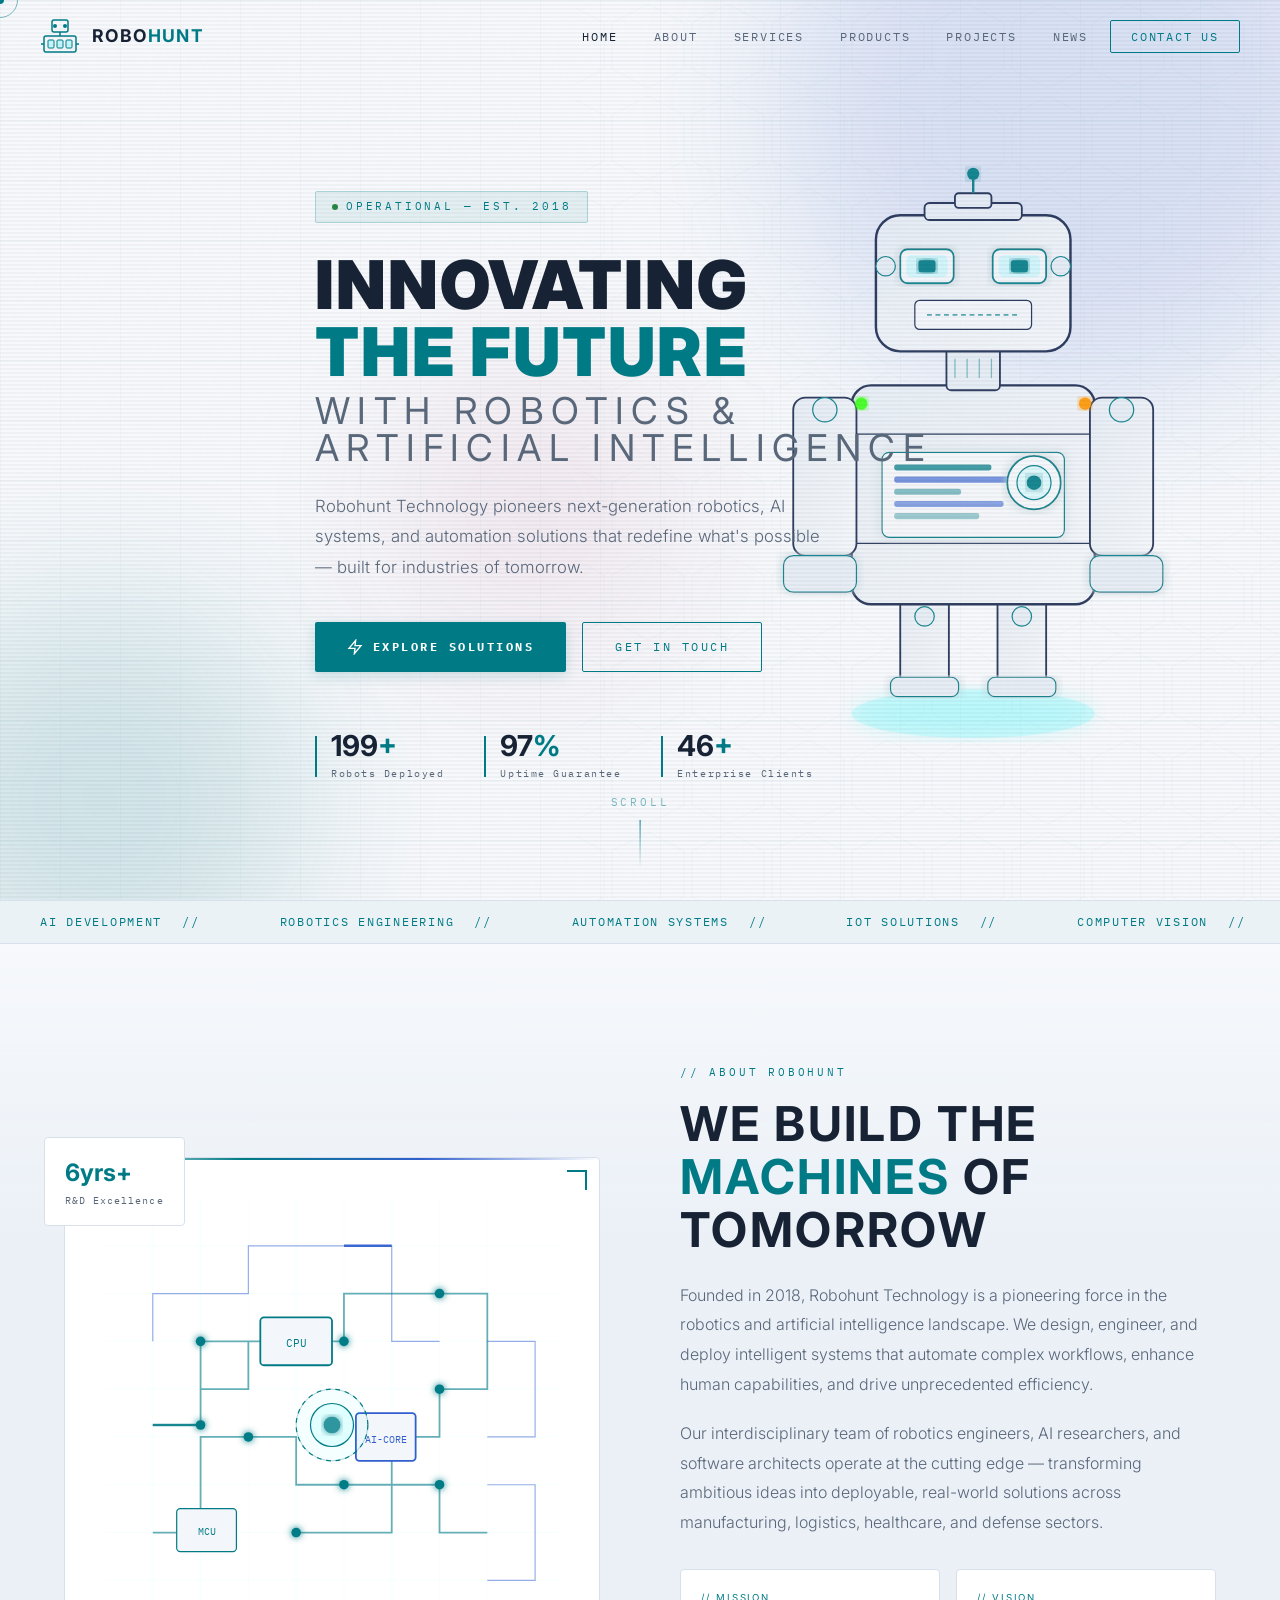
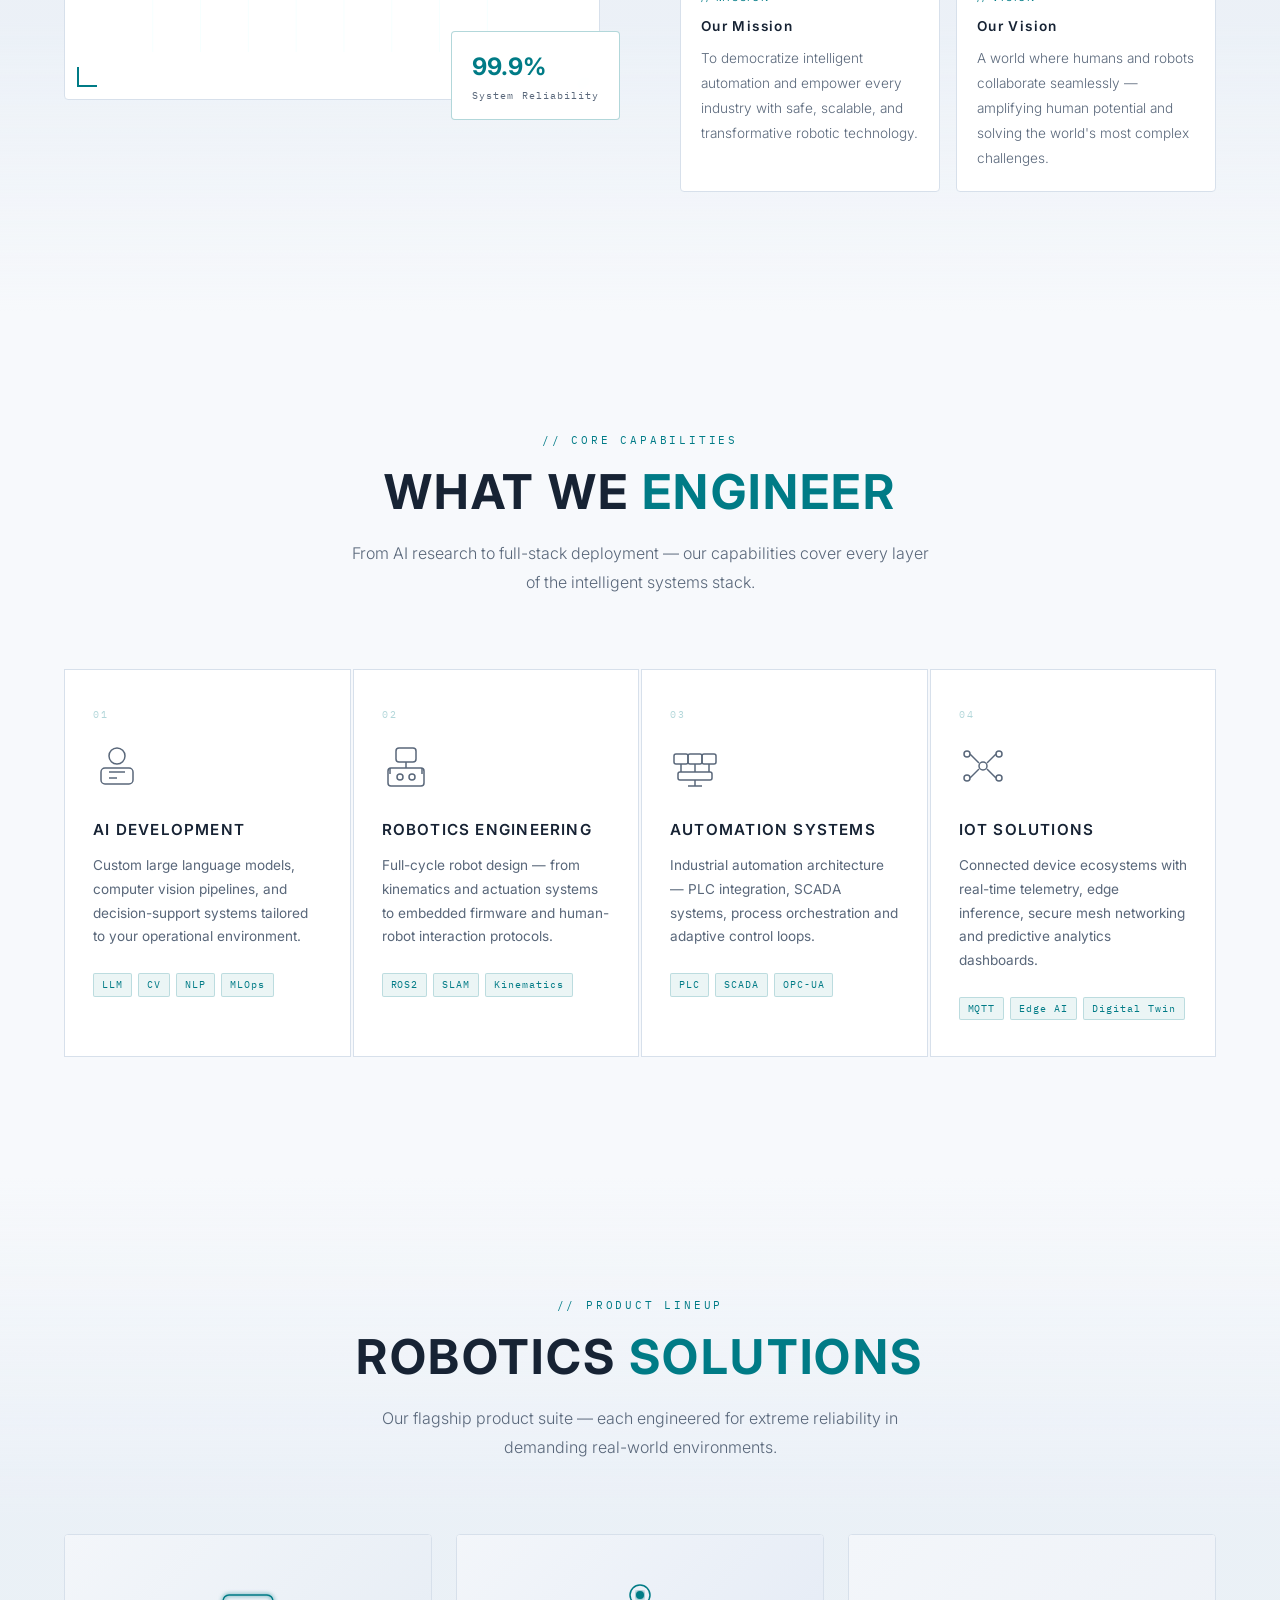
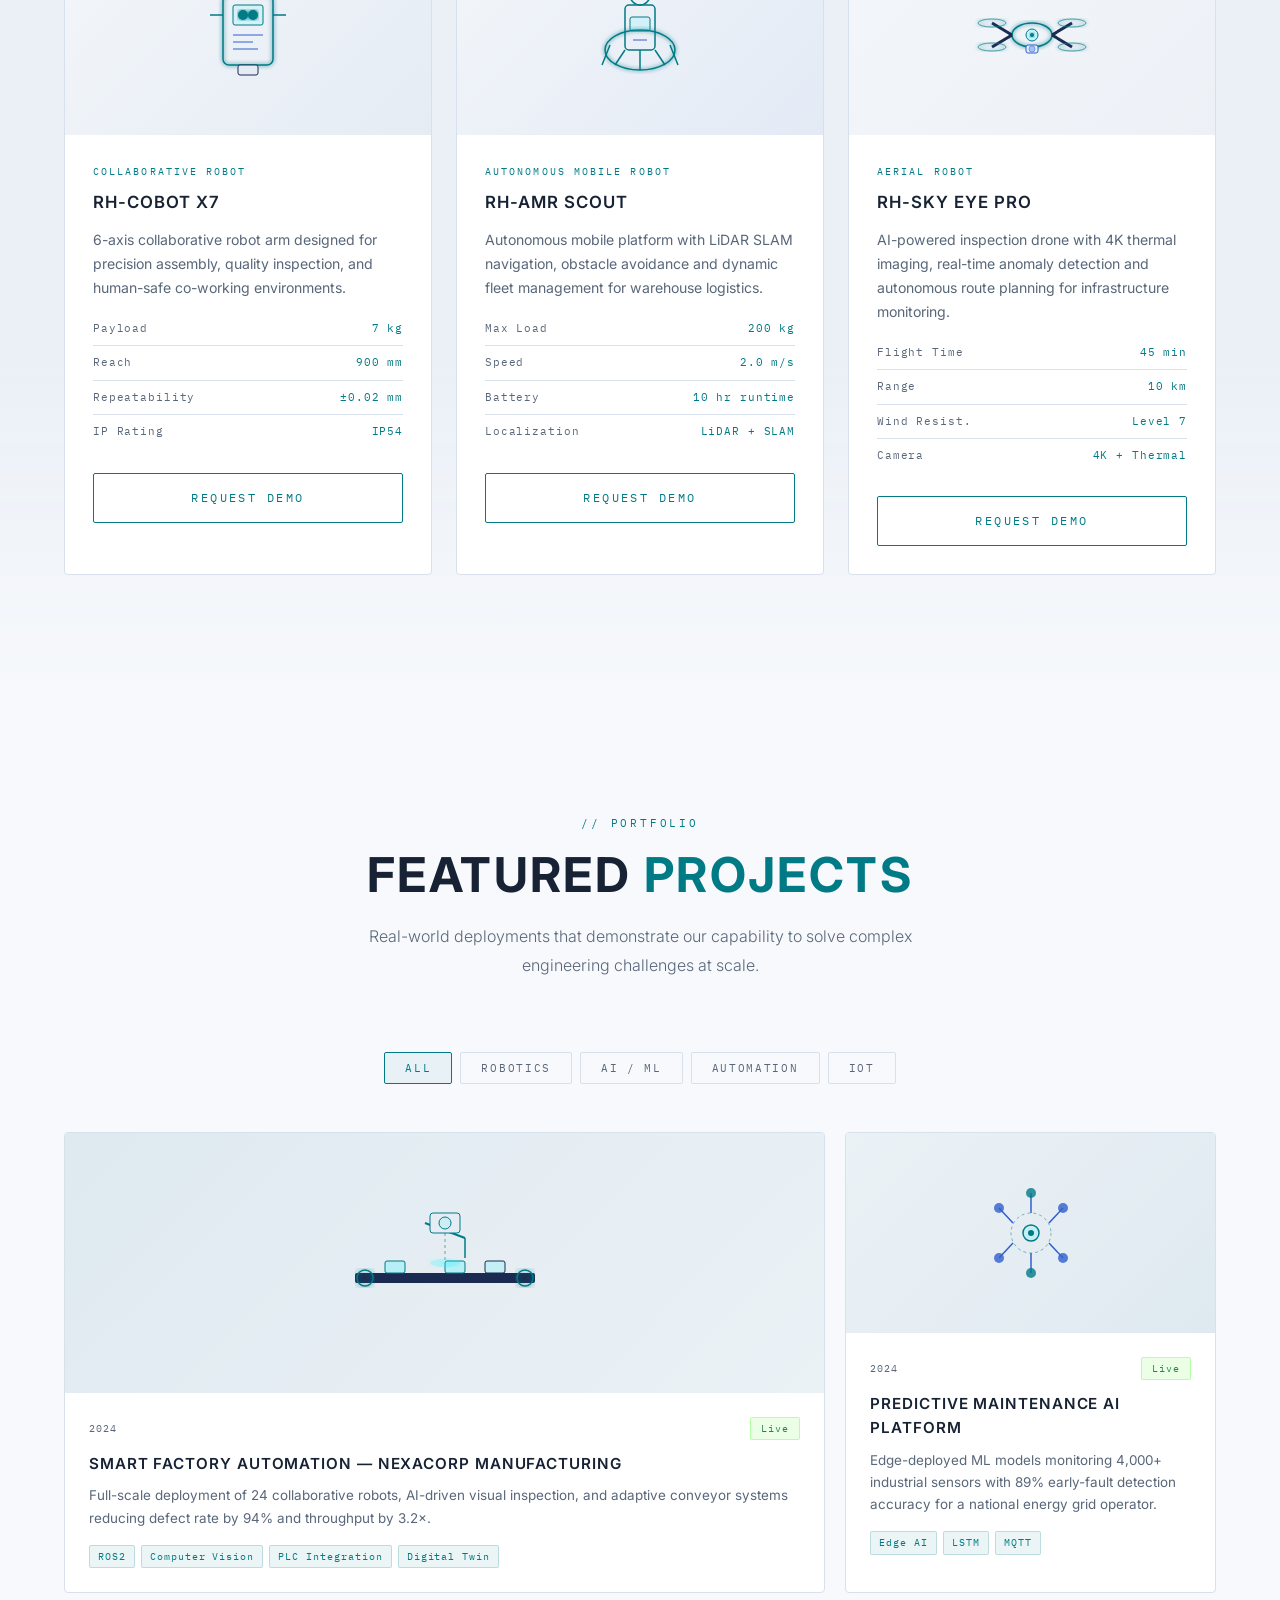
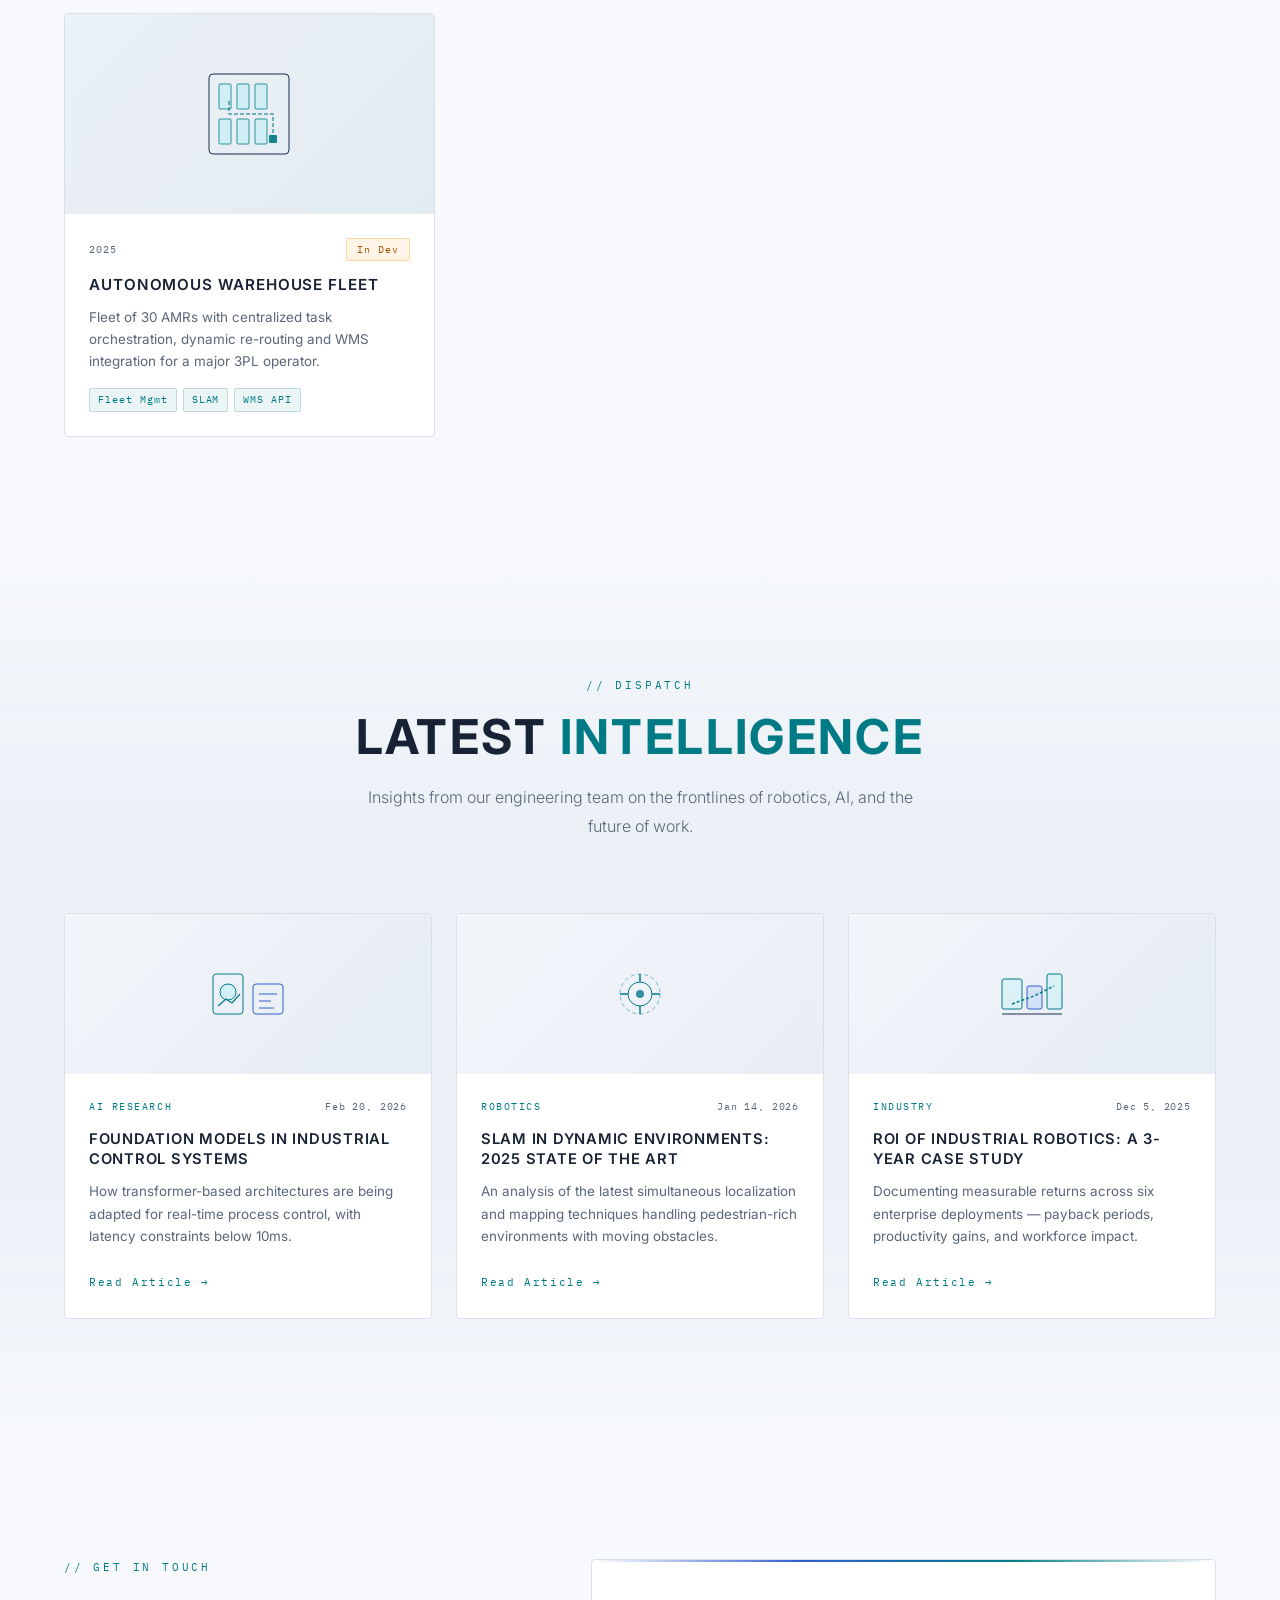
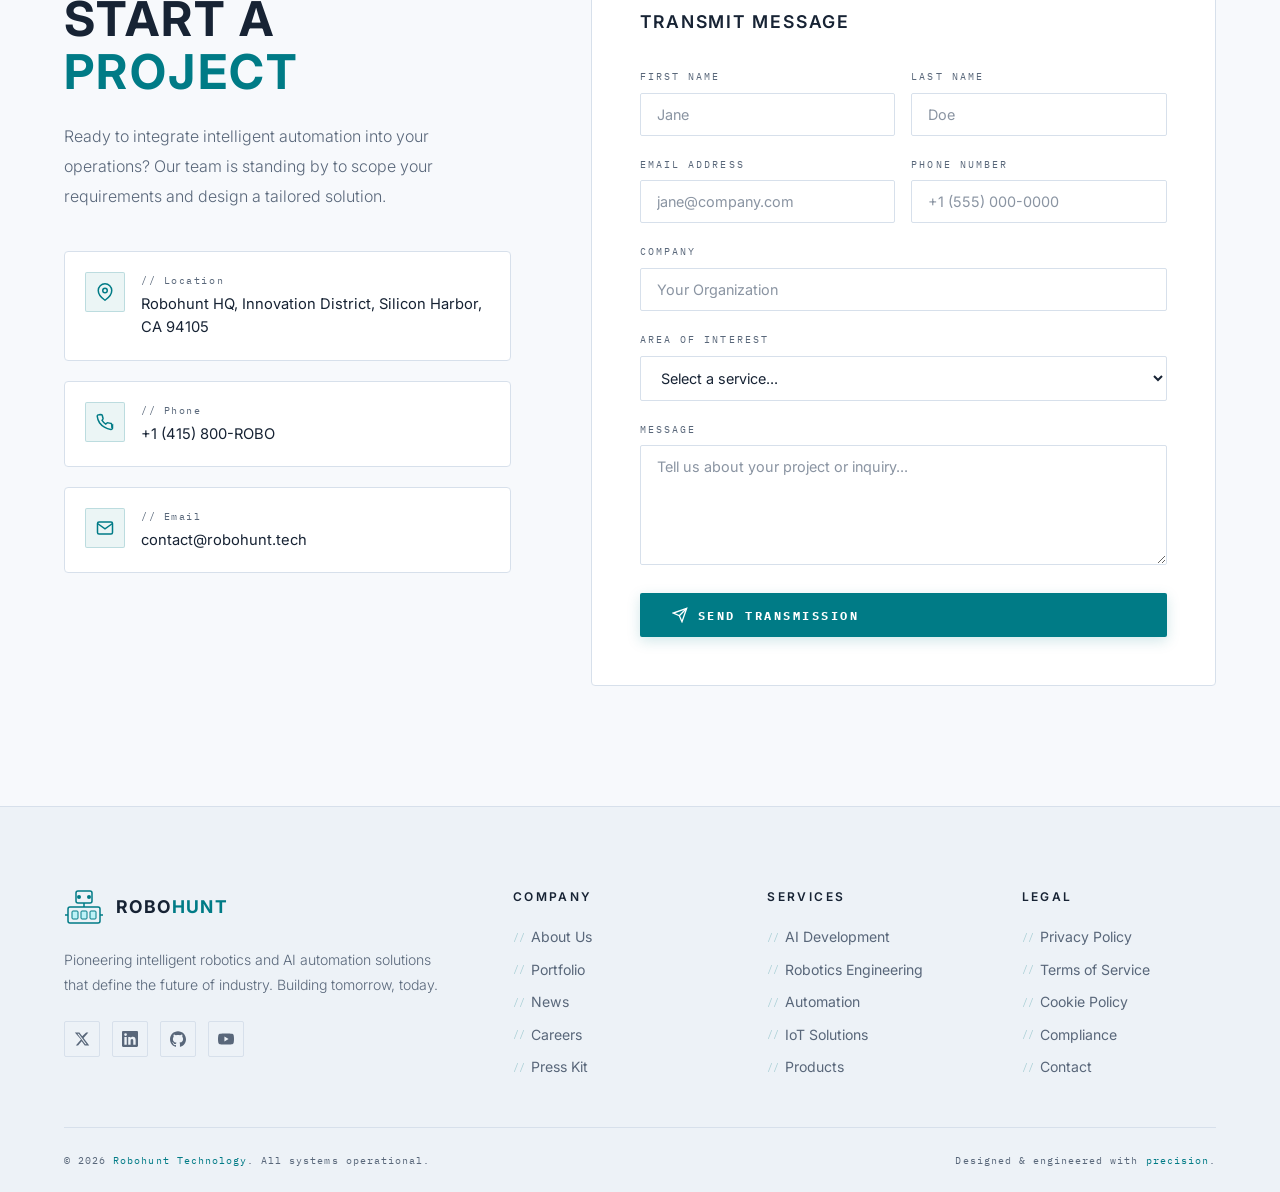
==== commit b63e3ae6: "Feat: Removed heroimage" ====
--- a/index.html
+++ b/index.html
@@ -1,909 +1,2606 @@
-<!DOCTYPE html>
+<!doctype html>
 <html lang="en">
-<head>
-  <meta charset="UTF-8" />
-  <meta name="viewport" content="width=device-width, initial-scale=1.0" />
-  <title>Robohunt Technology — Innovating the Future</title>
-  <link rel="preconnect" href="https://fonts.googleapis.com">
-  <link rel="preconnect" href="https://fonts.gstatic.com" crossorigin>
-  <link href="https://fonts.googleapis.com/css2?family=Orbitron:wght@400;600;700;900&family=Exo+2:wght@300;400;500;600&family=Share+Tech+Mono&display=swap" rel="stylesheet">
-  <link rel="stylesheet" href="styles.css">
-</head>
-<body>
-
-  <!-- Custom Cursor -->
-  <div class="cursor-dot" id="cursorDot"></div>
-  <div class="cursor-ring" id="cursorRing"></div>
-
-  <!-- Grid Background -->
-  <div class="grid-bg"></div>
-
-  <!-- Notification Toast -->
-  <div class="notification" id="notification">
-    <svg class="notification-icon" width="18" height="18" viewBox="0 0 24 24" fill="none" stroke="currentColor" stroke-width="2"><polyline points="20 6 9 17 4 12"/></svg>
-    <span class="notification-text">Message transmitted successfully</span>
-  </div>
-
-  <!-- ============================================================
+  <head>
+    <meta charset="UTF-8" />
+    <meta name="viewport" content="width=device-width, initial-scale=1.0" />
+    <title>Robohunt Technology — Innovating the Future</title>
+    <link rel="preconnect" href="https://fonts.googleapis.com" />
+    <link rel="preconnect" href="https://fonts.gstatic.com" crossorigin />
+    <link
+      href="https://fonts.googleapis.com/css2?family=IBM+Plex+Mono:wght@400;500;600&family=Inter:wght@300;400;500;600;700;800;900&display=swap"
+      rel="stylesheet"
+    />
+    <link rel="stylesheet" href="styles.css" />
+  </head>
+  <body>
+    <!-- Custom Cursor -->
+    <div class="cursor-dot" id="cursorDot"></div>
+    <div class="cursor-ring" id="cursorRing"></div>
+
+    <!-- Grid Background -->
+    <div class="grid-bg"></div>
+
+    <!-- Notification Toast -->
+    <div class="notification" id="notification">
+      <svg
+        class="notification-icon"
+        width="18"
+        height="18"
+        viewBox="0 0 24 24"
+        fill="none"
+        stroke="currentColor"
+        stroke-width="2"
+      >
+        <polyline points="20 6 9 17 4 12" />
+      </svg>
+      <span class="notification-text">Message transmitted successfully</span>
+    </div>
+
+    <!-- ============================================================
        NAVIGATION
   ============================================================ -->
-  <nav id="navbar">
-    <div class="nav-inner">
-      <a href="#home" class="logo">
-        <div class="logo-icon">
-          <svg viewBox="0 0 40 40" fill="none" xmlns="http://www.w3.org/2000/svg">
-            <rect x="12" y="4" width="16" height="12" rx="2" fill="none" stroke="#00f5ff" stroke-width="1.5"/>
-            <rect x="4" y="20" width="32" height="16" rx="2" fill="none" stroke="#00f5ff" stroke-width="1.5"/>
-            <circle cx="15" cy="10" r="2" fill="#00f5ff"/>
-            <circle cx="25" cy="10" r="2" fill="#00f5ff"/>
-            <line x1="20" y1="16" x2="20" y2="20" stroke="#00f5ff" stroke-width="1.5"/>
-            <rect x="8" y="24" width="6" height="8" rx="1" fill="rgba(0,245,255,0.2)" stroke="#00f5ff" stroke-width="1"/>
-            <rect x="17" y="24" width="6" height="8" rx="1" fill="rgba(0,245,255,0.2)" stroke="#00f5ff" stroke-width="1"/>
-            <rect x="26" y="24" width="6" height="8" rx="1" fill="rgba(0,245,255,0.2)" stroke="#00f5ff" stroke-width="1"/>
-            <line x1="1" y1="28" x2="4" y2="28" stroke="#00f5ff" stroke-width="1.5"/>
-            <line x1="36" y1="28" x2="39" y2="28" stroke="#00f5ff" stroke-width="1.5"/>
-          </svg>
-        </div>
-        <span class="logo-text">Robo<span>hunt</span></span>
-      </a>
-      <ul class="nav-links">
-        <li><a href="#home">Home</a></li>
-        <li><a href="#about">About</a></li>
-        <li><a href="#services">Services</a></li>
-        <li><a href="#products">Products</a></li>
-        <li><a href="#projects">Projects</a></li>
-        <li><a href="#blog">News</a></li>
-        <li><a href="#contact" class="nav-cta">Contact Us</a></li>
-      </ul>
-      <button class="hamburger" id="hamburger" aria-label="Menu">
-        <span></span><span></span><span></span>
-      </button>
+    <nav id="navbar">
+      <div class="nav-inner">
+        <a href="#home" class="logo">
+          <div class="logo-icon">
+            <svg
+              viewBox="0 0 40 40"
+              fill="none"
+              xmlns="http://www.w3.org/2000/svg"
+            >
+              <rect
+                x="12"
+                y="4"
+                width="16"
+                height="12"
+                rx="2"
+                fill="none"
+                stroke="#007b86"
+                stroke-width="1.5"
+              />
+              <rect
+                x="4"
+                y="20"
+                width="32"
+                height="16"
+                rx="2"
+                fill="none"
+                stroke="#007b86"
+                stroke-width="1.5"
+              />
+              <circle cx="15" cy="10" r="2" fill="#007b86" />
+              <circle cx="25" cy="10" r="2" fill="#007b86" />
+              <line
+                x1="20"
+                y1="16"
+                x2="20"
+                y2="20"
+                stroke="#007b86"
+                stroke-width="1.5"
+              />
+              <rect
+                x="8"
+                y="24"
+                width="6"
+                height="8"
+                rx="1"
+                fill="rgba(0,245,255,0.2)"
+                stroke="#007b86"
+                stroke-width="1"
+              />
+              <rect
+                x="17"
+                y="24"
+                width="6"
+                height="8"
+                rx="1"
+                fill="rgba(0,245,255,0.2)"
+                stroke="#007b86"
+                stroke-width="1"
+              />
+              <rect
+                x="26"
+                y="24"
+                width="6"
+                height="8"
+                rx="1"
+                fill="rgba(0,245,255,0.2)"
+                stroke="#007b86"
+                stroke-width="1"
+              />
+              <line
+                x1="1"
+                y1="28"
+                x2="4"
+                y2="28"
+                stroke="#007b86"
+                stroke-width="1.5"
+              />
+              <line
+                x1="36"
+                y1="28"
+                x2="39"
+                y2="28"
+                stroke="#007b86"
+                stroke-width="1.5"
+              />
+            </svg>
+          </div>
+          <span class="logo-text">Robo<span>hunt</span></span>
+        </a>
+        <ul class="nav-links">
+          <li><a href="#home">Home</a></li>
+          <li><a href="#about">About</a></li>
+          <li><a href="#services">Services</a></li>
+          <li><a href="#products">Products</a></li>
+          <li><a href="#projects">Projects</a></li>
+          <li><a href="#blog">News</a></li>
+          <li><a href="#contact" class="nav-cta">Contact Us</a></li>
+        </ul>
+        <button class="hamburger" id="hamburger" aria-label="Menu">
+          <span></span><span></span><span></span>
+        </button>
+      </div>
+    </nav>
+
+    <!-- Mobile Nav -->
+    <div class="mobile-nav" id="mobileNav">
+      <a href="#home" class="mobile-link">Home</a>
+      <a href="#about" class="mobile-link">About</a>
+      <a href="#services" class="mobile-link">Services</a>
+      <a href="#products" class="mobile-link">Products</a>
+      <a href="#projects" class="mobile-link">Projects</a>
+      <a href="#blog" class="mobile-link">News</a>
+      <a href="#contact" class="mobile-link">Contact</a>
     </div>
-  </nav>
-
-  <!-- Mobile Nav -->
-  <div class="mobile-nav" id="mobileNav">
-    <a href="#home" class="mobile-link">Home</a>
-    <a href="#about" class="mobile-link">About</a>
-    <a href="#services" class="mobile-link">Services</a>
-    <a href="#products" class="mobile-link">Products</a>
-    <a href="#projects" class="mobile-link">Projects</a>
-    <a href="#blog" class="mobile-link">News</a>
-    <a href="#contact" class="mobile-link">Contact</a>
-  </div>
-
-  <!-- ============================================================
+
+    <!-- ============================================================
        HERO
   ============================================================ -->
-  <section id="home">
-    <div class="hero-bg">
-      <div class="hero-orb hero-orb-1"></div>
-      <div class="hero-orb hero-orb-2"></div>
-      <div class="hero-orb hero-orb-3"></div>
-      <div class="hero-hex-grid">
-        <svg viewBox="0 0 800 900" preserveAspectRatio="xMidYMid slice" xmlns="http://www.w3.org/2000/svg">
+    <section id="home">
+      <div class="hero-bg">
+        <div class="hero-orb hero-orb-1"></div>
+        <div class="hero-orb hero-orb-2"></div>
+        <div class="hero-orb hero-orb-3"></div>
+        <div class="hero-hex-grid">
+          <svg
+            viewBox="0 0 800 900"
+            preserveAspectRatio="xMidYMid slice"
+            xmlns="http://www.w3.org/2000/svg"
+          >
+            <defs>
+              <pattern
+                id="hex"
+                x="0"
+                y="0"
+                width="80"
+                height="92"
+                patternUnits="userSpaceOnUse"
+              >
+                <polygon
+                  points="40,4 76,23 76,69 40,88 4,69 4,23"
+                  fill="none"
+                  stroke="#007b86"
+                  stroke-width="0.5"
+                />
+              </pattern>
+            </defs>
+            <rect width="100%" height="100%" fill="url(#hex)" />
+          </svg>
+        </div>
+      </div>
+
+      <!-- Floating Robot Illustration -->
+      <div class="hero-robot">
+        <svg
+          viewBox="0 0 400 500"
+          fill="none"
+          xmlns="http://www.w3.org/2000/svg"
+        >
           <defs>
-            <pattern id="hex" x="0" y="0" width="80" height="92" patternUnits="userSpaceOnUse">
-              <polygon points="40,4 76,23 76,69 40,88 4,69 4,23" fill="none" stroke="#00f5ff" stroke-width="0.5"/>
-            </pattern>
+            <filter id="glow">
+              <feGaussianBlur stdDeviation="4" result="coloredBlur" />
+              <feMerge>
+                <feMergeNode in="coloredBlur" />
+                <feMergeNode in="SourceGraphic" />
+              </feMerge>
+            </filter>
+            <filter id="glow2">
+              <feGaussianBlur stdDeviation="8" result="coloredBlur" />
+              <feMerge>
+                <feMergeNode in="coloredBlur" />
+                <feMergeNode in="SourceGraphic" />
+              </feMerge>
+            </filter>
+            <linearGradient id="bodyGrad" x1="0" y1="0" x2="1" y2="1">
+              <stop offset="0%" stop-color="#e5ecf4" />
+              <stop offset="100%" stop-color="#f3f6fa" />
+            </linearGradient>
           </defs>
-          <rect width="100%" height="100%" fill="url(#hex)"/>
+          <!-- Shadow -->
+          <ellipse
+            cx="200"
+            cy="470"
+            rx="100"
+            ry="20"
+            fill="rgba(0,245,255,0.15)"
+            filter="url(#glow2)"
+          />
+          <!-- Legs -->
+          <rect
+            x="140"
+            y="370"
+            width="40"
+            height="80"
+            rx="8"
+            fill="url(#bodyGrad)"
+            stroke="#1a2a50"
+            stroke-width="1.5"
+          />
+          <rect
+            x="220"
+            y="370"
+            width="40"
+            height="80"
+            rx="8"
+            fill="url(#bodyGrad)"
+            stroke="#1a2a50"
+            stroke-width="1.5"
+          />
+          <rect
+            x="132"
+            y="440"
+            width="56"
+            height="16"
+            rx="6"
+            fill="#e5ecf4"
+            stroke="#007b86"
+            stroke-width="1"
+            filter="url(#glow)"
+          />
+          <rect
+            x="212"
+            y="440"
+            width="56"
+            height="16"
+            rx="6"
+            fill="#e5ecf4"
+            stroke="#007b86"
+            stroke-width="1"
+            filter="url(#glow)"
+          />
+          <circle
+            cx="160"
+            cy="390"
+            r="8"
+            fill="#e5ecf4"
+            stroke="#007b86"
+            stroke-width="1"
+          />
+          <circle
+            cx="240"
+            cy="390"
+            r="8"
+            fill="#e5ecf4"
+            stroke="#007b86"
+            stroke-width="1"
+          />
+          <!-- Body -->
+          <rect
+            x="100"
+            y="200"
+            width="200"
+            height="180"
+            rx="16"
+            fill="url(#bodyGrad)"
+            stroke="#1a2a50"
+            stroke-width="2"
+          />
+          <line
+            x1="100"
+            y1="240"
+            x2="300"
+            y2="240"
+            stroke="#1a2a50"
+            stroke-width="1"
+          />
+          <line
+            x1="100"
+            y1="330"
+            x2="300"
+            y2="330"
+            stroke="#1a2a50"
+            stroke-width="1"
+          />
+          <!-- Chest Panel -->
+          <rect
+            x="125"
+            y="255"
+            width="150"
+            height="70"
+            rx="6"
+            fill="#f3f6fa"
+            stroke="#007b86"
+            stroke-width="1"
+            filter="url(#glow)"
+          />
+          <rect
+            x="135"
+            y="265"
+            width="80"
+            height="5"
+            rx="2"
+            fill="#007b86"
+            opacity="0.8"
+          />
+          <rect
+            x="135"
+            y="275"
+            width="110"
+            height="5"
+            rx="2"
+            fill="#315fce"
+            opacity="0.7"
+          />
+          <rect
+            x="135"
+            y="285"
+            width="55"
+            height="5"
+            rx="2"
+            fill="#007b86"
+            opacity="0.5"
+          />
+          <rect
+            x="135"
+            y="295"
+            width="90"
+            height="5"
+            rx="2"
+            fill="#315fce"
+            opacity="0.6"
+          />
+          <rect
+            x="135"
+            y="305"
+            width="70"
+            height="5"
+            rx="2"
+            fill="#007b86"
+            opacity="0.4"
+          />
+          <!-- Core Reactor -->
+          <circle
+            cx="250"
+            cy="280"
+            r="22"
+            fill="#f3f6fa"
+            stroke="#007b86"
+            stroke-width="1.5"
+            filter="url(#glow)"
+          />
+          <circle
+            cx="250"
+            cy="280"
+            r="14"
+            fill="rgba(0,245,255,0.1)"
+            stroke="#007b86"
+            stroke-width="1"
+          />
+          <circle cx="250" cy="280" r="6" fill="#007b86" filter="url(#glow2)" />
+          <!-- Arms -->
+          <rect
+            x="52"
+            y="210"
+            width="52"
+            height="130"
+            rx="10"
+            fill="url(#bodyGrad)"
+            stroke="#1a2a50"
+            stroke-width="1.5"
+          />
+          <rect
+            x="296"
+            y="210"
+            width="52"
+            height="130"
+            rx="10"
+            fill="url(#bodyGrad)"
+            stroke="#1a2a50"
+            stroke-width="1.5"
+          />
+          <rect
+            x="44"
+            y="340"
+            width="60"
+            height="30"
+            rx="8"
+            fill="#e5ecf4"
+            stroke="#007b86"
+            stroke-width="1"
+            filter="url(#glow)"
+          />
+          <rect
+            x="296"
+            y="340"
+            width="60"
+            height="30"
+            rx="8"
+            fill="#e5ecf4"
+            stroke="#007b86"
+            stroke-width="1"
+            filter="url(#glow)"
+          />
+          <circle
+            cx="78"
+            cy="220"
+            r="10"
+            fill="#e5ecf4"
+            stroke="#007b86"
+            stroke-width="1"
+          />
+          <circle
+            cx="322"
+            cy="220"
+            r="10"
+            fill="#e5ecf4"
+            stroke="#007b86"
+            stroke-width="1"
+          />
+          <circle cx="108" cy="215" r="5" fill="#39ff14" filter="url(#glow)" />
+          <circle cx="292" cy="215" r="5" fill="#ff9500" filter="url(#glow)" />
+          <!-- Neck -->
+          <rect
+            x="178"
+            y="168"
+            width="44"
+            height="36"
+            rx="4"
+            fill="#e5ecf4"
+            stroke="#1a2a50"
+            stroke-width="1.5"
+          />
+          <line
+            x1="185"
+            y1="178"
+            x2="185"
+            y2="194"
+            stroke="#007b86"
+            stroke-width="1"
+            opacity="0.5"
+          />
+          <line
+            x1="195"
+            y1="178"
+            x2="195"
+            y2="194"
+            stroke="#007b86"
+            stroke-width="1"
+            opacity="0.5"
+          />
+          <line
+            x1="205"
+            y1="178"
+            x2="205"
+            y2="194"
+            stroke="#007b86"
+            stroke-width="1"
+            opacity="0.5"
+          />
+          <line
+            x1="215"
+            y1="178"
+            x2="215"
+            y2="194"
+            stroke="#007b86"
+            stroke-width="1"
+            opacity="0.5"
+          />
+          <!-- Head -->
+          <rect
+            x="120"
+            y="60"
+            width="160"
+            height="112"
+            rx="20"
+            fill="url(#bodyGrad)"
+            stroke="#1a2a50"
+            stroke-width="2"
+          />
+          <rect
+            x="160"
+            y="50"
+            width="80"
+            height="14"
+            rx="4"
+            fill="#e5ecf4"
+            stroke="#1a2a50"
+            stroke-width="1.5"
+          />
+          <rect
+            x="185"
+            y="42"
+            width="30"
+            height="12"
+            rx="3"
+            fill="#e5ecf4"
+            stroke="#1a2a50"
+            stroke-width="1.5"
+          />
+          <!-- Antenna -->
+          <line
+            x1="200"
+            y1="30"
+            x2="200"
+            y2="42"
+            stroke="#007b86"
+            stroke-width="2"
+          />
+          <circle cx="200" cy="26" r="5" fill="#007b86" filter="url(#glow2)" />
+          <!-- Eyes -->
+          <rect
+            x="140"
+            y="88"
+            width="44"
+            height="28"
+            rx="6"
+            fill="#f3f6fa"
+            stroke="#007b86"
+            stroke-width="1.5"
+            filter="url(#glow)"
+          />
+          <rect
+            x="216"
+            y="88"
+            width="44"
+            height="28"
+            rx="6"
+            fill="#f3f6fa"
+            stroke="#007b86"
+            stroke-width="1.5"
+            filter="url(#glow)"
+          />
+          <rect
+            x="145"
+            y="93"
+            width="34"
+            height="18"
+            rx="4"
+            fill="rgba(0,245,255,0.15)"
+          />
+          <rect
+            x="221"
+            y="93"
+            width="34"
+            height="18"
+            rx="4"
+            fill="rgba(0,245,255,0.15)"
+          />
+          <rect
+            x="155"
+            y="97"
+            width="14"
+            height="10"
+            rx="2"
+            fill="#007b86"
+            filter="url(#glow)"
+          />
+          <rect
+            x="231"
+            y="97"
+            width="14"
+            height="10"
+            rx="2"
+            fill="#007b86"
+            filter="url(#glow)"
+          />
+          <!-- Mouth -->
+          <rect
+            x="152"
+            y="130"
+            width="96"
+            height="24"
+            rx="4"
+            fill="#f3f6fa"
+            stroke="#1a2a50"
+            stroke-width="1"
+          />
+          <line
+            x1="162"
+            y1="142"
+            x2="238"
+            y2="142"
+            stroke="#007b86"
+            stroke-width="1.5"
+            stroke-dasharray="4 3"
+            opacity="0.7"
+          />
+          <!-- Side Ears -->
+          <circle
+            cx="128"
+            cy="102"
+            r="8"
+            fill="#e5ecf4"
+            stroke="#007b86"
+            stroke-width="1"
+          />
+          <circle
+            cx="272"
+            cy="102"
+            r="8"
+            fill="#e5ecf4"
+            stroke="#007b86"
+            stroke-width="1"
+          />
         </svg>
       </div>
-    </div>
-
-    <!-- Floating Robot Illustration -->
-    <div class="hero-robot">
-      <svg viewBox="0 0 400 500" fill="none" xmlns="http://www.w3.org/2000/svg">
-        <defs>
-          <filter id="glow"><feGaussianBlur stdDeviation="4" result="coloredBlur"/><feMerge><feMergeNode in="coloredBlur"/><feMergeNode in="SourceGraphic"/></feMerge></filter>
-          <filter id="glow2"><feGaussianBlur stdDeviation="8" result="coloredBlur"/><feMerge><feMergeNode in="coloredBlur"/><feMergeNode in="SourceGraphic"/></feMerge></filter>
-          <linearGradient id="bodyGrad" x1="0" y1="0" x2="1" y2="1"><stop offset="0%" stop-color="#0d1630"/><stop offset="100%" stop-color="#080d1a"/></linearGradient>
-        </defs>
-        <!-- Shadow -->
-        <ellipse cx="200" cy="470" rx="100" ry="20" fill="rgba(0,245,255,0.15)" filter="url(#glow2)"/>
-        <!-- Legs -->
-        <rect x="140" y="370" width="40" height="80" rx="8" fill="url(#bodyGrad)" stroke="#1a2a50" stroke-width="1.5"/>
-        <rect x="220" y="370" width="40" height="80" rx="8" fill="url(#bodyGrad)" stroke="#1a2a50" stroke-width="1.5"/>
-        <rect x="132" y="440" width="56" height="16" rx="6" fill="#0a1128" stroke="#00f5ff" stroke-width="1" filter="url(#glow)"/>
-        <rect x="212" y="440" width="56" height="16" rx="6" fill="#0a1128" stroke="#00f5ff" stroke-width="1" filter="url(#glow)"/>
-        <circle cx="160" cy="390" r="8" fill="#0a1128" stroke="#00f5ff" stroke-width="1"/>
-        <circle cx="240" cy="390" r="8" fill="#0a1128" stroke="#00f5ff" stroke-width="1"/>
-        <!-- Body -->
-        <rect x="100" y="200" width="200" height="180" rx="16" fill="url(#bodyGrad)" stroke="#1a2a50" stroke-width="2"/>
-        <line x1="100" y1="240" x2="300" y2="240" stroke="#1a2a50" stroke-width="1"/>
-        <line x1="100" y1="330" x2="300" y2="330" stroke="#1a2a50" stroke-width="1"/>
-        <!-- Chest Panel -->
-        <rect x="125" y="255" width="150" height="70" rx="6" fill="#080d1a" stroke="#00f5ff" stroke-width="1" filter="url(#glow)"/>
-        <rect x="135" y="265" width="80" height="5" rx="2" fill="#00f5ff" opacity="0.8"/>
-        <rect x="135" y="275" width="110" height="5" rx="2" fill="#0066ff" opacity="0.7"/>
-        <rect x="135" y="285" width="55" height="5" rx="2" fill="#00f5ff" opacity="0.5"/>
-        <rect x="135" y="295" width="90" height="5" rx="2" fill="#0066ff" opacity="0.6"/>
-        <rect x="135" y="305" width="70" height="5" rx="2" fill="#00f5ff" opacity="0.4"/>
-        <!-- Core Reactor -->
-        <circle cx="250" cy="280" r="22" fill="#080d1a" stroke="#00f5ff" stroke-width="1.5" filter="url(#glow)"/>
-        <circle cx="250" cy="280" r="14" fill="rgba(0,245,255,0.1)" stroke="#00f5ff" stroke-width="1"/>
-        <circle cx="250" cy="280" r="6" fill="#00f5ff" filter="url(#glow2)"/>
-        <!-- Arms -->
-        <rect x="52" y="210" width="52" height="130" rx="10" fill="url(#bodyGrad)" stroke="#1a2a50" stroke-width="1.5"/>
-        <rect x="296" y="210" width="52" height="130" rx="10" fill="url(#bodyGrad)" stroke="#1a2a50" stroke-width="1.5"/>
-        <rect x="44" y="340" width="60" height="30" rx="8" fill="#0a1128" stroke="#00f5ff" stroke-width="1" filter="url(#glow)"/>
-        <rect x="296" y="340" width="60" height="30" rx="8" fill="#0a1128" stroke="#00f5ff" stroke-width="1" filter="url(#glow)"/>
-        <circle cx="78" cy="220" r="10" fill="#0a1128" stroke="#00f5ff" stroke-width="1"/>
-        <circle cx="322" cy="220" r="10" fill="#0a1128" stroke="#00f5ff" stroke-width="1"/>
-        <circle cx="108" cy="215" r="5" fill="#39ff14" filter="url(#glow)"/>
-        <circle cx="292" cy="215" r="5" fill="#ff9500" filter="url(#glow)"/>
-        <!-- Neck -->
-        <rect x="178" y="168" width="44" height="36" rx="4" fill="#0a1128" stroke="#1a2a50" stroke-width="1.5"/>
-        <line x1="185" y1="178" x2="185" y2="194" stroke="#00f5ff" stroke-width="1" opacity="0.5"/>
-        <line x1="195" y1="178" x2="195" y2="194" stroke="#00f5ff" stroke-width="1" opacity="0.5"/>
-        <line x1="205" y1="178" x2="205" y2="194" stroke="#00f5ff" stroke-width="1" opacity="0.5"/>
-        <line x1="215" y1="178" x2="215" y2="194" stroke="#00f5ff" stroke-width="1" opacity="0.5"/>
-        <!-- Head -->
-        <rect x="120" y="60" width="160" height="112" rx="20" fill="url(#bodyGrad)" stroke="#1a2a50" stroke-width="2"/>
-        <rect x="160" y="50" width="80" height="14" rx="4" fill="#0a1128" stroke="#1a2a50" stroke-width="1.5"/>
-        <rect x="185" y="42" width="30" height="12" rx="3" fill="#0a1128" stroke="#1a2a50" stroke-width="1.5"/>
-        <!-- Antenna -->
-        <line x1="200" y1="30" x2="200" y2="42" stroke="#00f5ff" stroke-width="2"/>
-        <circle cx="200" cy="26" r="5" fill="#00f5ff" filter="url(#glow2)"/>
-        <!-- Eyes -->
-        <rect x="140" y="88" width="44" height="28" rx="6" fill="#080d1a" stroke="#00f5ff" stroke-width="1.5" filter="url(#glow)"/>
-        <rect x="216" y="88" width="44" height="28" rx="6" fill="#080d1a" stroke="#00f5ff" stroke-width="1.5" filter="url(#glow)"/>
-        <rect x="145" y="93" width="34" height="18" rx="4" fill="rgba(0,245,255,0.15)"/>
-        <rect x="221" y="93" width="34" height="18" rx="4" fill="rgba(0,245,255,0.15)"/>
-        <rect x="155" y="97" width="14" height="10" rx="2" fill="#00f5ff" filter="url(#glow)"/>
-        <rect x="231" y="97" width="14" height="10" rx="2" fill="#00f5ff" filter="url(#glow)"/>
-        <!-- Mouth -->
-        <rect x="152" y="130" width="96" height="24" rx="4" fill="#080d1a" stroke="#1a2a50" stroke-width="1"/>
-        <line x1="162" y1="142" x2="238" y2="142" stroke="#00f5ff" stroke-width="1.5" stroke-dasharray="4 3" opacity="0.7"/>
-        <!-- Side Ears -->
-        <circle cx="128" cy="102" r="8" fill="#0a1128" stroke="#00f5ff" stroke-width="1"/>
-        <circle cx="272" cy="102" r="8" fill="#0a1128" stroke="#00f5ff" stroke-width="1"/>
-      </svg>
-    </div>
-
-    <div class="container">
-      <div class="hero-content">
-        <div class="hero-badge reveal">
-          <span class="hero-badge-dot"></span>
-          <span class="label">Operational — Est. 2018</span>
-        </div>
-        <h1 class="hero-title reveal reveal-delay-1">
-          Innovating<br>
-          <span class="line2">the Future</span>
-          <span class="line3">with Robotics &amp; Artificial Intelligence</span>
-        </h1>
-        <p class="hero-desc reveal reveal-delay-2">
-          Robohunt Technology pioneers next-generation robotics, AI systems, and automation solutions that redefine what's possible — built for industries of tomorrow.
-        </p>
-        <div class="hero-actions reveal reveal-delay-3">
-          <a href="#products" class="btn btn-primary">
-            <svg viewBox="0 0 24 24" fill="none" stroke="currentColor" stroke-width="2"><path d="M13 2L3 14h9l-1 8 10-12h-9l1-8z"/></svg>
-            Explore Solutions
-          </a>
-          <a href="#contact" class="btn btn-outline">Get In Touch</a>
-        </div>
-        <div class="hero-stats reveal reveal-delay-4">
-          <div class="stat">
-            <div class="stat-num">200<span>+</span></div>
-            <div class="stat-label">Robots Deployed</div>
+
+      <div class="container">
+        <div class="hero-content">
+          <div class="hero-badge reveal">
+            <span class="hero-badge-dot"></span>
+            <span class="label">Operational — Est. 2018</span>
           </div>
-          <div class="stat">
-            <div class="stat-num">98<span>%</span></div>
-            <div class="stat-label">Uptime Guarantee</div>
+          <h1 class="hero-title reveal reveal-delay-1">
+            Innovating<br />
+            <span class="line2">the Future</span>
+            <span class="line3"
+              >with Robotics &amp; Artificial Intelligence</span
+            >
+          </h1>
+          <p class="hero-desc reveal reveal-delay-2">
+            Robohunt Technology pioneers next-generation robotics, AI systems,
+            and automation solutions that redefine what's possible — built for
+            industries of tomorrow.
+          </p>
+          <div class="hero-actions reveal reveal-delay-3">
+            <a href="#products" class="btn btn-primary">
+              <svg
+                viewBox="0 0 24 24"
+                fill="none"
+                stroke="currentColor"
+                stroke-width="2"
+              >
+                <path d="M13 2L3 14h9l-1 8 10-12h-9l1-8z" />
+              </svg>
+              Explore Solutions
+            </a>
+            <a href="#contact" class="btn btn-outline">Get In Touch</a>
           </div>
-          <div class="stat">
-            <div class="stat-num">47<span>+</span></div>
-            <div class="stat-label">Enterprise Clients</div>
+          <div class="hero-stats reveal reveal-delay-4">
+            <div class="stat">
+              <div class="stat-num">200<span>+</span></div>
+              <div class="stat-label">Robots Deployed</div>
+            </div>
+            <div class="stat">
+              <div class="stat-num">98<span>%</span></div>
+              <div class="stat-label">Uptime Guarantee</div>
+            </div>
+            <div class="stat">
+              <div class="stat-num">47<span>+</span></div>
+              <div class="stat-label">Enterprise Clients</div>
+            </div>
           </div>
+        </div>
+      </div>
+
+      <div class="scroll-indicator">
+        <span class="label">Scroll</span>
+        <div class="scroll-line"></div>
+      </div>
+    </section>
+
+    <!-- ============================================================
+       TICKER
+  ============================================================ -->
+    <div class="ticker">
+      <div class="ticker-track">
+        <div class="ticker-item">
+          <span>AI Development</span><span class="ticker-sep"> // </span>
+        </div>
+        <div class="ticker-item">
+          <span>Robotics Engineering</span><span class="ticker-sep"> // </span>
+        </div>
+        <div class="ticker-item">
+          <span>Automation Systems</span><span class="ticker-sep"> // </span>
+        </div>
+        <div class="ticker-item">
+          <span>IoT Solutions</span><span class="ticker-sep"> // </span>
+        </div>
+        <div class="ticker-item">
+          <span>Computer Vision</span><span class="ticker-sep"> // </span>
+        </div>
+        <div class="ticker-item">
+          <span>Edge Computing</span><span class="ticker-sep"> // </span>
+        </div>
+        <div class="ticker-item">
+          <span>Machine Learning</span><span class="ticker-sep"> // </span>
+        </div>
+        <div class="ticker-item">
+          <span>Digital Twins</span><span class="ticker-sep"> // </span>
+        </div>
+        <!-- Duplicate for seamless loop -->
+        <div class="ticker-item">
+          <span>AI Development</span><span class="ticker-sep"> // </span>
+        </div>
+        <div class="ticker-item">
+          <span>Robotics Engineering</span><span class="ticker-sep"> // </span>
+        </div>
+        <div class="ticker-item">
+          <span>Automation Systems</span><span class="ticker-sep"> // </span>
+        </div>
+        <div class="ticker-item">
+          <span>IoT Solutions</span><span class="ticker-sep"> // </span>
+        </div>
+        <div class="ticker-item">
+          <span>Computer Vision</span><span class="ticker-sep"> // </span>
+        </div>
+        <div class="ticker-item">
+          <span>Edge Computing</span><span class="ticker-sep"> // </span>
+        </div>
+        <div class="ticker-item">
+          <span>Machine Learning</span><span class="ticker-sep"> // </span>
+        </div>
+        <div class="ticker-item">
+          <span>Digital Twins</span><span class="ticker-sep"> // </span>
         </div>
       </div>
     </div>
 
-    <div class="scroll-indicator">
-      <span class="label">Scroll</span>
-      <div class="scroll-line"></div>
-    </div>
-  </section>
-
-  <!-- ============================================================
-       TICKER
-  ============================================================ -->
-  <div class="ticker">
-    <div class="ticker-track">
-      <div class="ticker-item"><span>AI Development</span><span class="ticker-sep"> // </span></div>
-      <div class="ticker-item"><span>Robotics Engineering</span><span class="ticker-sep"> // </span></div>
-      <div class="ticker-item"><span>Automation Systems</span><span class="ticker-sep"> // </span></div>
-      <div class="ticker-item"><span>IoT Solutions</span><span class="ticker-sep"> // </span></div>
-      <div class="ticker-item"><span>Computer Vision</span><span class="ticker-sep"> // </span></div>
-      <div class="ticker-item"><span>Edge Computing</span><span class="ticker-sep"> // </span></div>
-      <div class="ticker-item"><span>Machine Learning</span><span class="ticker-sep"> // </span></div>
-      <div class="ticker-item"><span>Digital Twins</span><span class="ticker-sep"> // </span></div>
-      <!-- Duplicate for seamless loop -->
-      <div class="ticker-item"><span>AI Development</span><span class="ticker-sep"> // </span></div>
-      <div class="ticker-item"><span>Robotics Engineering</span><span class="ticker-sep"> // </span></div>
-      <div class="ticker-item"><span>Automation Systems</span><span class="ticker-sep"> // </span></div>
-      <div class="ticker-item"><span>IoT Solutions</span><span class="ticker-sep"> // </span></div>
-      <div class="ticker-item"><span>Computer Vision</span><span class="ticker-sep"> // </span></div>
-      <div class="ticker-item"><span>Edge Computing</span><span class="ticker-sep"> // </span></div>
-      <div class="ticker-item"><span>Machine Learning</span><span class="ticker-sep"> // </span></div>
-      <div class="ticker-item"><span>Digital Twins</span><span class="ticker-sep"> // </span></div>
-    </div>
-  </div>
-
-  <!-- ============================================================
+    <!-- ============================================================
        ABOUT
   ============================================================ -->
-  <section id="about">
-    <div class="container">
-      <div class="about-grid">
-        <div class="about-visual reveal">
-          <div class="about-card-main">
-            <div class="about-corner tl"></div>
-            <div class="about-corner tr"></div>
-            <div class="about-corner bl"></div>
-            <div class="about-corner br"></div>
-            <svg class="circuit-display" viewBox="0 0 380 380" xmlns="http://www.w3.org/2000/svg">
-              <defs>
-                <filter id="c-glow"><feGaussianBlur stdDeviation="3" result="coloredBlur"/><feMerge><feMergeNode in="coloredBlur"/><feMergeNode in="SourceGraphic"/></feMerge></filter>
-              </defs>
-              <!-- Grid lines -->
-              <g stroke="rgba(0,245,255,0.07)" stroke-width="0.5">
-                <line x1="0" y1="40" x2="380" y2="40"/><line x1="0" y1="80" x2="380" y2="80"/>
-                <line x1="0" y1="120" x2="380" y2="120"/><line x1="0" y1="160" x2="380" y2="160"/>
-                <line x1="0" y1="200" x2="380" y2="200"/><line x1="0" y1="240" x2="380" y2="240"/>
-                <line x1="0" y1="280" x2="380" y2="280"/><line x1="0" y1="320" x2="380" y2="320"/>
-                <line x1="40" y1="0" x2="40" y2="380"/><line x1="80" y1="0" x2="80" y2="380"/>
-                <line x1="120" y1="0" x2="120" y2="380"/><line x1="160" y1="0" x2="160" y2="380"/>
-                <line x1="200" y1="0" x2="200" y2="380"/><line x1="240" y1="0" x2="240" y2="380"/>
-                <line x1="280" y1="0" x2="280" y2="380"/><line x1="320" y1="0" x2="320" y2="380"/>
-              </g>
-              <!-- Circuit paths -->
-              <g stroke="#00f5ff" stroke-width="1.5" fill="none" opacity="0.6">
-                <polyline points="40,190 80,190 80,120 160,120"/>
-                <polyline points="160,120 200,120 200,80 280,80"/>
-                <polyline points="280,80 320,80 320,160 280,160"/>
-                <polyline points="280,160 280,200 240,200"/>
-                <polyline points="240,200 240,280 160,280"/>
-                <polyline points="40,280 80,280 80,200 120,200"/>
-                <polyline points="120,200 160,200 160,240 200,240"/>
-                <polyline points="200,240 280,240 280,280 320,280"/>
-                <polyline points="120,120 120,160 80,160"/>
-              </g>
-              <g stroke="#0066ff" stroke-width="1" fill="none" opacity="0.5">
-                <polyline points="40,120 40,80 120,80 120,40 200,40"/>
-                <polyline points="200,40 240,40 240,120 280,120"/>
-                <polyline points="320,120 360,120 360,200 320,200"/>
-                <polyline points="320,320 360,320 360,240 320,240"/>
-              </g>
-              <!-- Nodes -->
-              <g fill="#00f5ff" filter="url(#c-glow)">
-                <circle cx="80" cy="190" r="4"/><circle cx="80" cy="120" r="4"/>
-                <circle cx="200" cy="120" r="4"/><circle cx="280" cy="80" r="4"/>
-                <circle cx="280" cy="160" r="4"/><circle cx="240" cy="200" r="4"/>
-                <circle cx="160" cy="280" r="4"/><circle cx="80" cy="280" r="4"/>
-                <circle cx="120" cy="200" r="4"/><circle cx="200" cy="240" r="4"/>
-                <circle cx="280" cy="240" r="4"/>
-              </g>
-              <!-- IC Chips -->
-              <rect x="130" y="100" width="60" height="40" rx="3" fill="#080d1a" stroke="#00f5ff" stroke-width="1.5"/>
-              <text x="160" y="125" fill="#00f5ff" font-family="'Share Tech Mono'" font-size="9" text-anchor="middle">CPU</text>
-              <rect x="210" y="180" width="50" height="40" rx="3" fill="#080d1a" stroke="#0066ff" stroke-width="1.5"/>
-              <text x="235" y="205" fill="#0066ff" font-family="'Share Tech Mono'" font-size="8" text-anchor="middle">AI-CORE</text>
-              <rect x="60" y="260" width="50" height="36" rx="3" fill="#080d1a" stroke="#00f5ff" stroke-width="1"/>
-              <text x="85" y="282" fill="#00f5ff" font-family="'Share Tech Mono'" font-size="8" text-anchor="middle">MCU</text>
-              <!-- Animated data flows -->
-              <line x1="40" y1="190" x2="80" y2="190" stroke="#00f5ff" stroke-width="2" opacity="0.3">
-                <animate attributeName="opacity" values="0.3;1;0.3" dur="2s" repeatCount="indefinite"/>
-              </line>
-              <line x1="200" y1="40" x2="240" y2="40" stroke="#0066ff" stroke-width="2" opacity="0.3">
-                <animate attributeName="opacity" values="0.3;1;0.3" dur="3s" begin="1s" repeatCount="indefinite"/>
-              </line>
-              <!-- Brain center -->
-              <circle cx="190" cy="190" r="30" fill="rgba(0,245,255,0.04)" stroke="#00f5ff" stroke-width="1" stroke-dasharray="4 4"/>
-              <circle cx="190" cy="190" r="18" fill="rgba(0,245,255,0.08)" stroke="#00f5ff" stroke-width="1"/>
-              <circle cx="190" cy="190" r="7" fill="#00f5ff" opacity="0.8" filter="url(#c-glow)"/>
-              <circle cx="190" cy="190" r="30" fill="none" stroke="#00f5ff" stroke-width="0.5" opacity="0.5">
-                <animateTransform attributeName="transform" type="rotate" from="0 190 190" to="360 190 190" dur="12s" repeatCount="indefinite"/>
-              </circle>
-            </svg>
+    <section id="about">
+      <div class="container">
+        <div class="about-grid">
+          <div class="about-visual reveal">
+            <div class="about-card-main">
+              <div class="about-corner tl"></div>
+              <div class="about-corner tr"></div>
+              <div class="about-corner bl"></div>
+              <div class="about-corner br"></div>
+              <svg
+                class="circuit-display"
+                viewBox="0 0 380 380"
+                xmlns="http://www.w3.org/2000/svg"
+              >
+                <defs>
+                  <filter id="c-glow">
+                    <feGaussianBlur stdDeviation="3" result="coloredBlur" />
+                    <feMerge>
+                      <feMergeNode in="coloredBlur" />
+                      <feMergeNode in="SourceGraphic" />
+                    </feMerge>
+                  </filter>
+                </defs>
+                <!-- Grid lines -->
+                <g stroke="rgba(0,245,255,0.07)" stroke-width="0.5">
+                  <line x1="0" y1="40" x2="380" y2="40" />
+                  <line x1="0" y1="80" x2="380" y2="80" />
+                  <line x1="0" y1="120" x2="380" y2="120" />
+                  <line x1="0" y1="160" x2="380" y2="160" />
+                  <line x1="0" y1="200" x2="380" y2="200" />
+                  <line x1="0" y1="240" x2="380" y2="240" />
+                  <line x1="0" y1="280" x2="380" y2="280" />
+                  <line x1="0" y1="320" x2="380" y2="320" />
+                  <line x1="40" y1="0" x2="40" y2="380" />
+                  <line x1="80" y1="0" x2="80" y2="380" />
+                  <line x1="120" y1="0" x2="120" y2="380" />
+                  <line x1="160" y1="0" x2="160" y2="380" />
+                  <line x1="200" y1="0" x2="200" y2="380" />
+                  <line x1="240" y1="0" x2="240" y2="380" />
+                  <line x1="280" y1="0" x2="280" y2="380" />
+                  <line x1="320" y1="0" x2="320" y2="380" />
+                </g>
+                <!-- Circuit paths -->
+                <g
+                  stroke="#007b86"
+                  stroke-width="1.5"
+                  fill="none"
+                  opacity="0.6"
+                >
+                  <polyline points="40,190 80,190 80,120 160,120" />
+                  <polyline points="160,120 200,120 200,80 280,80" />
+                  <polyline points="280,80 320,80 320,160 280,160" />
+                  <polyline points="280,160 280,200 240,200" />
+                  <polyline points="240,200 240,280 160,280" />
+                  <polyline points="40,280 80,280 80,200 120,200" />
+                  <polyline points="120,200 160,200 160,240 200,240" />
+                  <polyline points="200,240 280,240 280,280 320,280" />
+                  <polyline points="120,120 120,160 80,160" />
+                </g>
+                <g stroke="#315fce" stroke-width="1" fill="none" opacity="0.5">
+                  <polyline points="40,120 40,80 120,80 120,40 200,40" />
+                  <polyline points="200,40 240,40 240,120 280,120" />
+                  <polyline points="320,120 360,120 360,200 320,200" />
+                  <polyline points="320,320 360,320 360,240 320,240" />
+                </g>
+                <!-- Nodes -->
+                <g fill="#007b86" filter="url(#c-glow)">
+                  <circle cx="80" cy="190" r="4" />
+                  <circle cx="80" cy="120" r="4" />
+                  <circle cx="200" cy="120" r="4" />
+                  <circle cx="280" cy="80" r="4" />
+                  <circle cx="280" cy="160" r="4" />
+                  <circle cx="240" cy="200" r="4" />
+                  <circle cx="160" cy="280" r="4" />
+                  <circle cx="80" cy="280" r="4" />
+                  <circle cx="120" cy="200" r="4" />
+                  <circle cx="200" cy="240" r="4" />
+                  <circle cx="280" cy="240" r="4" />
+                </g>
+                <!-- IC Chips -->
+                <rect
+                  x="130"
+                  y="100"
+                  width="60"
+                  height="40"
+                  rx="3"
+                  fill="#f3f6fa"
+                  stroke="#007b86"
+                  stroke-width="1.5"
+                />
+                <text
+                  x="160"
+                  y="125"
+                  fill="#007b86"
+                  font-family="'IBM Plex Mono'"
+                  font-size="9"
+                  text-anchor="middle"
+                >
+                  CPU
+                </text>
+                <rect
+                  x="210"
+                  y="180"
+                  width="50"
+                  height="40"
+                  rx="3"
+                  fill="#f3f6fa"
+                  stroke="#315fce"
+                  stroke-width="1.5"
+                />
+                <text
+                  x="235"
+                  y="205"
+                  fill="#315fce"
+                  font-family="'IBM Plex Mono'"
+                  font-size="8"
+                  text-anchor="middle"
+                >
+                  AI-CORE
+                </text>
+                <rect
+                  x="60"
+                  y="260"
+                  width="50"
+                  height="36"
+                  rx="3"
+                  fill="#f3f6fa"
+                  stroke="#007b86"
+                  stroke-width="1"
+                />
+                <text
+                  x="85"
+                  y="282"
+                  fill="#007b86"
+                  font-family="'IBM Plex Mono'"
+                  font-size="8"
+                  text-anchor="middle"
+                >
+                  MCU
+                </text>
+                <!-- Animated data flows -->
+                <line
+                  x1="40"
+                  y1="190"
+                  x2="80"
+                  y2="190"
+                  stroke="#007b86"
+                  stroke-width="2"
+                  opacity="0.3"
+                >
+                  <animate
+                    attributeName="opacity"
+                    values="0.3;1;0.3"
+                    dur="2s"
+                    repeatCount="indefinite"
+                  />
+                </line>
+                <line
+                  x1="200"
+                  y1="40"
+                  x2="240"
+                  y2="40"
+                  stroke="#315fce"
+                  stroke-width="2"
+                  opacity="0.3"
+                >
+                  <animate
+                    attributeName="opacity"
+                    values="0.3;1;0.3"
+                    dur="3s"
+                    begin="1s"
+                    repeatCount="indefinite"
+                  />
+                </line>
+                <!-- Brain center -->
+                <circle
+                  cx="190"
+                  cy="190"
+                  r="30"
+                  fill="rgba(0,245,255,0.04)"
+                  stroke="#007b86"
+                  stroke-width="1"
+                  stroke-dasharray="4 4"
+                />
+                <circle
+                  cx="190"
+                  cy="190"
+                  r="18"
+                  fill="rgba(0,245,255,0.08)"
+                  stroke="#007b86"
+                  stroke-width="1"
+                />
+                <circle
+                  cx="190"
+                  cy="190"
+                  r="7"
+                  fill="#007b86"
+                  opacity="0.8"
+                  filter="url(#c-glow)"
+                />
+                <circle
+                  cx="190"
+                  cy="190"
+                  r="30"
+                  fill="none"
+                  stroke="#007b86"
+                  stroke-width="0.5"
+                  opacity="0.5"
+                >
+                  <animateTransform
+                    attributeName="transform"
+                    type="rotate"
+                    from="0 190 190"
+                    to="360 190 190"
+                    dur="12s"
+                    repeatCount="indefinite"
+                  />
+                </circle>
+              </svg>
+            </div>
+            <div class="floating-stat-card card-1">
+              <div class="num">99.9%</div>
+              <div class="lbl">System Reliability</div>
+            </div>
+            <div class="floating-stat-card card-2">
+              <div class="num">6yrs+</div>
+              <div class="lbl">R&amp;D Excellence</div>
+            </div>
           </div>
-          <div class="floating-stat-card card-1">
-            <div class="num">99.9%</div>
-            <div class="lbl">System Reliability</div>
+
+          <div class="about-text">
+            <span class="label reveal">// About Robohunt</span>
+            <h2 class="section-title reveal reveal-delay-1">
+              We Build the <span>Machines</span> of Tomorrow
+            </h2>
+            <p class="reveal reveal-delay-2">
+              Founded in 2018, Robohunt Technology is a pioneering force in the
+              robotics and artificial intelligence landscape. We design,
+              engineer, and deploy intelligent systems that automate complex
+              workflows, enhance human capabilities, and drive unprecedented
+              efficiency.
+            </p>
+            <p class="reveal reveal-delay-3">
+              Our interdisciplinary team of robotics engineers, AI researchers,
+              and software architects operate at the cutting edge — transforming
+              ambitious ideas into deployable, real-world solutions across
+              manufacturing, logistics, healthcare, and defense sectors.
+            </p>
+            <div class="mission-vision reveal reveal-delay-4">
+              <div class="mv-card">
+                <div class="mv-card-icon">// MISSION</div>
+                <h4>Our Mission</h4>
+                <p>
+                  To democratize intelligent automation and empower every
+                  industry with safe, scalable, and transformative robotic
+                  technology.
+                </p>
+              </div>
+              <div class="mv-card">
+                <div class="mv-card-icon">// VISION</div>
+                <h4>Our Vision</h4>
+                <p>
+                  A world where humans and robots collaborate seamlessly —
+                  amplifying human potential and solving the world's most
+                  complex challenges.
+                </p>
+              </div>
+            </div>
           </div>
-          <div class="floating-stat-card card-2">
-            <div class="num">6yrs+</div>
-            <div class="lbl">R&amp;D Excellence</div>
-          </div>
-        </div>
-
-        <div class="about-text">
-          <span class="label reveal">// About Robohunt</span>
-          <h2 class="section-title reveal reveal-delay-1">We Build the <span>Machines</span> of Tomorrow</h2>
-          <p class="reveal reveal-delay-2">
-            Founded in 2018, Robohunt Technology is a pioneering force in the robotics and artificial intelligence landscape. We design, engineer, and deploy intelligent systems that automate complex workflows, enhance human capabilities, and drive unprecedented efficiency.
-          </p>
-          <p class="reveal reveal-delay-3">
-            Our interdisciplinary team of robotics engineers, AI researchers, and software architects operate at the cutting edge — transforming ambitious ideas into deployable, real-world solutions across manufacturing, logistics, healthcare, and defense sectors.
-          </p>
-          <div class="mission-vision reveal reveal-delay-4">
-            <div class="mv-card">
-              <div class="mv-card-icon">// MISSION</div>
-              <h4>Our Mission</h4>
-              <p>To democratize intelligent automation and empower every industry with safe, scalable, and transformative robotic technology.</p>
-            </div>
-            <div class="mv-card">
-              <div class="mv-card-icon">// VISION</div>
-              <h4>Our Vision</h4>
-              <p>A world where humans and robots collaborate seamlessly — amplifying human potential and solving the world's most complex challenges.</p>
-            </div>
-          </div>
         </div>
       </div>
-    </div>
-  </section>
-
-  <!-- ============================================================
+    </section>
+
+    <!-- ============================================================
        SERVICES
   ============================================================ -->
-  <section id="services">
-    <div class="container">
-      <div class="section-header">
-        <span class="label reveal">// Core Capabilities</span>
-        <h2 class="section-title reveal reveal-delay-1">What We <span>Engineer</span></h2>
-        <p class="reveal reveal-delay-2">From AI research to full-stack deployment — our capabilities cover every layer of the intelligent systems stack.</p>
+    <section id="services">
+      <div class="container">
+        <div class="section-header">
+          <span class="label reveal">// Core Capabilities</span>
+          <h2 class="section-title reveal reveal-delay-1">
+            What We <span>Engineer</span>
+          </h2>
+          <p class="reveal reveal-delay-2">
+            From AI research to full-stack deployment — our capabilities cover
+            every layer of the intelligent systems stack.
+          </p>
+        </div>
+        <div class="services-grid">
+          <div class="service-card reveal">
+            <div class="service-num">01</div>
+            <svg
+              class="service-icon"
+              viewBox="0 0 48 48"
+              fill="none"
+              stroke="currentColor"
+              stroke-width="1.5"
+            >
+              <circle cx="24" cy="14" r="8" />
+              <rect x="8" y="26" width="32" height="16" rx="4" />
+              <line x1="16" y1="30" x2="32" y2="30" />
+              <line x1="16" y1="36" x2="24" y2="36" />
+            </svg>
+            <h3>AI Development</h3>
+            <p>
+              Custom large language models, computer vision pipelines, and
+              decision-support systems tailored to your operational environment.
+            </p>
+            <div class="service-tags">
+              <span class="tag">LLM</span><span class="tag">CV</span
+              ><span class="tag">NLP</span><span class="tag">MLOps</span>
+            </div>
+          </div>
+
+          <div class="service-card reveal reveal-delay-1">
+            <div class="service-num">02</div>
+            <svg
+              class="service-icon"
+              viewBox="0 0 48 48"
+              fill="none"
+              stroke="currentColor"
+              stroke-width="1.5"
+            >
+              <rect x="14" y="6" width="20" height="14" rx="3" />
+              <rect x="6" y="26" width="36" height="18" rx="3" />
+              <circle cx="18" cy="35" r="3" />
+              <circle cx="30" cy="35" r="3" />
+              <line x1="24" y1="20" x2="24" y2="26" />
+              <line x1="8" y1="26" x2="8" y2="32" />
+              <line x1="40" y1="26" x2="40" y2="32" />
+            </svg>
+            <h3>Robotics Engineering</h3>
+            <p>
+              Full-cycle robot design — from kinematics and actuation systems to
+              embedded firmware and human-robot interaction protocols.
+            </p>
+            <div class="service-tags">
+              <span class="tag">ROS2</span><span class="tag">SLAM</span
+              ><span class="tag">Kinematics</span>
+            </div>
+          </div>
+
+          <div class="service-card reveal reveal-delay-2">
+            <div class="service-num">03</div>
+            <svg
+              class="service-icon"
+              viewBox="0 0 48 48"
+              fill="none"
+              stroke="currentColor"
+              stroke-width="1.5"
+            >
+              <rect x="4" y="12" width="14" height="10" rx="2" />
+              <rect x="18" y="12" width="14" height="10" rx="2" />
+              <rect x="32" y="12" width="14" height="10" rx="2" />
+              <line x1="11" y1="22" x2="11" y2="30" />
+              <line x1="25" y1="22" x2="25" y2="30" />
+              <line x1="39" y1="22" x2="39" y2="30" />
+              <rect x="8" y="30" width="34" height="8" rx="2" />
+              <line x1="25" y1="38" x2="25" y2="44" />
+              <line x1="18" y1="44" x2="32" y2="44" />
+            </svg>
+            <h3>Automation Systems</h3>
+            <p>
+              Industrial automation architecture — PLC integration, SCADA
+              systems, process orchestration and adaptive control loops.
+            </p>
+            <div class="service-tags">
+              <span class="tag">PLC</span><span class="tag">SCADA</span
+              ><span class="tag">OPC-UA</span>
+            </div>
+          </div>
+
+          <div class="service-card reveal reveal-delay-3">
+            <div class="service-num">04</div>
+            <svg
+              class="service-icon"
+              viewBox="0 0 48 48"
+              fill="none"
+              stroke="currentColor"
+              stroke-width="1.5"
+            >
+              <circle cx="24" cy="24" r="4" />
+              <circle cx="8" cy="12" r="3" />
+              <circle cx="40" cy="12" r="3" />
+              <circle cx="8" cy="36" r="3" />
+              <circle cx="40" cy="36" r="3" />
+              <line x1="11" y1="12" x2="20" y2="21" />
+              <line x1="37" y1="12" x2="28" y2="21" />
+              <line x1="11" y1="36" x2="20" y2="27" />
+              <line x1="37" y1="36" x2="28" y2="27" />
+            </svg>
+            <h3>IoT Solutions</h3>
+            <p>
+              Connected device ecosystems with real-time telemetry, edge
+              inference, secure mesh networking and predictive analytics
+              dashboards.
+            </p>
+            <div class="service-tags">
+              <span class="tag">MQTT</span><span class="tag">Edge AI</span
+              ><span class="tag">Digital Twin</span>
+            </div>
+          </div>
+        </div>
       </div>
-      <div class="services-grid">
-
-        <div class="service-card reveal">
-          <div class="service-num">01</div>
-          <svg class="service-icon" viewBox="0 0 48 48" fill="none" stroke="currentColor" stroke-width="1.5">
-            <circle cx="24" cy="14" r="8"/><rect x="8" y="26" width="32" height="16" rx="4"/>
-            <line x1="16" y1="30" x2="32" y2="30"/><line x1="16" y1="36" x2="24" y2="36"/>
-          </svg>
-          <h3>AI Development</h3>
-          <p>Custom large language models, computer vision pipelines, and decision-support systems tailored to your operational environment.</p>
-          <div class="service-tags">
-            <span class="tag">LLM</span><span class="tag">CV</span><span class="tag">NLP</span><span class="tag">MLOps</span>
-          </div>
-        </div>
-
-        <div class="service-card reveal reveal-delay-1">
-          <div class="service-num">02</div>
-          <svg class="service-icon" viewBox="0 0 48 48" fill="none" stroke="currentColor" stroke-width="1.5">
-            <rect x="14" y="6" width="20" height="14" rx="3"/><rect x="6" y="26" width="36" height="18" rx="3"/>
-            <circle cx="18" cy="35" r="3"/><circle cx="30" cy="35" r="3"/>
-            <line x1="24" y1="20" x2="24" y2="26"/><line x1="8" y1="26" x2="8" y2="32"/><line x1="40" y1="26" x2="40" y2="32"/>
-          </svg>
-          <h3>Robotics Engineering</h3>
-          <p>Full-cycle robot design — from kinematics and actuation systems to embedded firmware and human-robot interaction protocols.</p>
-          <div class="service-tags">
-            <span class="tag">ROS2</span><span class="tag">SLAM</span><span class="tag">Kinematics</span>
-          </div>
-        </div>
-
-        <div class="service-card reveal reveal-delay-2">
-          <div class="service-num">03</div>
-          <svg class="service-icon" viewBox="0 0 48 48" fill="none" stroke="currentColor" stroke-width="1.5">
-            <rect x="4" y="12" width="14" height="10" rx="2"/><rect x="18" y="12" width="14" height="10" rx="2"/>
-            <rect x="32" y="12" width="14" height="10" rx="2"/>
-            <line x1="11" y1="22" x2="11" y2="30"/><line x1="25" y1="22" x2="25" y2="30"/><line x1="39" y1="22" x2="39" y2="30"/>
-            <rect x="8" y="30" width="34" height="8" rx="2"/>
-            <line x1="25" y1="38" x2="25" y2="44"/><line x1="18" y1="44" x2="32" y2="44"/>
-          </svg>
-          <h3>Automation Systems</h3>
-          <p>Industrial automation architecture — PLC integration, SCADA systems, process orchestration and adaptive control loops.</p>
-          <div class="service-tags">
-            <span class="tag">PLC</span><span class="tag">SCADA</span><span class="tag">OPC-UA</span>
-          </div>
-        </div>
-
-        <div class="service-card reveal reveal-delay-3">
-          <div class="service-num">04</div>
-          <svg class="service-icon" viewBox="0 0 48 48" fill="none" stroke="currentColor" stroke-width="1.5">
-            <circle cx="24" cy="24" r="4"/>
-            <circle cx="8" cy="12" r="3"/><circle cx="40" cy="12" r="3"/>
-            <circle cx="8" cy="36" r="3"/><circle cx="40" cy="36" r="3"/>
-            <line x1="11" y1="12" x2="20" y2="21"/><line x1="37" y1="12" x2="28" y2="21"/>
-            <line x1="11" y1="36" x2="20" y2="27"/><line x1="37" y1="36" x2="28" y2="27"/>
-          </svg>
-          <h3>IoT Solutions</h3>
-          <p>Connected device ecosystems with real-time telemetry, edge inference, secure mesh networking and predictive analytics dashboards.</p>
-          <div class="service-tags">
-            <span class="tag">MQTT</span><span class="tag">Edge AI</span><span class="tag">Digital Twin</span>
-          </div>
-        </div>
-
-      </div>
-    </div>
-  </section>
-
-  <!-- ============================================================
+    </section>
+
+    <!-- ============================================================
        PRODUCTS
   ============================================================ -->
-  <section id="products">
-    <div class="container">
-      <div class="section-header">
-        <span class="label reveal">// Product Lineup</span>
-        <h2 class="section-title reveal reveal-delay-1">Robotics <span>Solutions</span></h2>
-        <p class="reveal reveal-delay-2">Our flagship product suite — each engineered for extreme reliability in demanding real-world environments.</p>
+    <section id="products">
+      <div class="container">
+        <div class="section-header">
+          <span class="label reveal">// Product Lineup</span>
+          <h2 class="section-title reveal reveal-delay-1">
+            Robotics <span>Solutions</span>
+          </h2>
+          <p class="reveal reveal-delay-2">
+            Our flagship product suite — each engineered for extreme reliability
+            in demanding real-world environments.
+          </p>
+        </div>
+        <div class="products-grid">
+          <div class="product-card reveal">
+            <div
+              class="product-img"
+              style="background: linear-gradient(135deg, #f3f6fa, #e5ecf4)"
+            >
+              <svg viewBox="0 0 120 120" xmlns="http://www.w3.org/2000/svg">
+                <defs>
+                  <filter id="pg">
+                    <feGaussianBlur stdDeviation="2" result="c" />
+                    <feMerge>
+                      <feMergeNode in="c" />
+                      <feMergeNode in="SourceGraphic" />
+                    </feMerge>
+                  </filter>
+                </defs>
+                <rect
+                  x="35"
+                  y="20"
+                  width="50"
+                  height="70"
+                  rx="6"
+                  fill="none"
+                  stroke="#007b86"
+                  stroke-width="1.5"
+                  filter="url(#pg)"
+                />
+                <rect
+                  x="45"
+                  y="30"
+                  width="30"
+                  height="20"
+                  rx="2"
+                  fill="rgba(0,245,255,0.1)"
+                  stroke="#007b86"
+                  stroke-width="1"
+                />
+                <circle
+                  cx="55"
+                  cy="40"
+                  r="5"
+                  fill="#007b86"
+                  filter="url(#pg)"
+                />
+                <circle
+                  cx="65"
+                  cy="40"
+                  r="5"
+                  fill="#007b86"
+                  filter="url(#pg)"
+                />
+                <line
+                  x1="45"
+                  y1="60"
+                  x2="75"
+                  y2="60"
+                  stroke="#315fce"
+                  stroke-width="1"
+                />
+                <line
+                  x1="45"
+                  y1="67"
+                  x2="65"
+                  y2="67"
+                  stroke="#315fce"
+                  stroke-width="1"
+                />
+                <line
+                  x1="45"
+                  y1="74"
+                  x2="70"
+                  y2="74"
+                  stroke="#315fce"
+                  stroke-width="1"
+                />
+                <line
+                  x1="22"
+                  y1="40"
+                  x2="35"
+                  y2="40"
+                  stroke="#007b86"
+                  stroke-width="1.5"
+                />
+                <line
+                  x1="85"
+                  y1="40"
+                  x2="98"
+                  y2="40"
+                  stroke="#007b86"
+                  stroke-width="1.5"
+                />
+                <rect
+                  x="50"
+                  y="90"
+                  width="20"
+                  height="10"
+                  rx="2"
+                  fill="#e5ecf4"
+                  stroke="#1a2a50"
+                  stroke-width="1"
+                />
+              </svg>
+            </div>
+            <div class="product-body">
+              <div class="product-cat">Collaborative Robot</div>
+              <h3>RH-COBOT X7</h3>
+              <p>
+                6-axis collaborative robot arm designed for precision assembly,
+                quality inspection, and human-safe co-working environments.
+              </p>
+              <div class="product-specs">
+                <div class="spec-row">
+                  <span class="spec-key">Payload</span
+                  ><span class="spec-val">7 kg</span>
+                </div>
+                <div class="spec-row">
+                  <span class="spec-key">Reach</span
+                  ><span class="spec-val">900 mm</span>
+                </div>
+                <div class="spec-row">
+                  <span class="spec-key">Repeatability</span
+                  ><span class="spec-val">±0.02 mm</span>
+                </div>
+                <div class="spec-row">
+                  <span class="spec-key">IP Rating</span
+                  ><span class="spec-val">IP54</span>
+                </div>
+              </div>
+              <a
+                href="#contact"
+                class="btn btn-outline"
+                style="width: 100%; justify-content: center"
+                >Request Demo</a
+              >
+            </div>
+          </div>
+
+          <div class="product-card reveal reveal-delay-1">
+            <div
+              class="product-img"
+              style="background: linear-gradient(135deg, #f3f6fa, #e3eaf5)"
+            >
+              <svg viewBox="0 0 120 120" xmlns="http://www.w3.org/2000/svg">
+                <defs>
+                  <filter id="pg2">
+                    <feGaussianBlur stdDeviation="2" result="c" />
+                    <feMerge>
+                      <feMergeNode in="c" />
+                      <feMergeNode in="SourceGraphic" />
+                    </feMerge>
+                  </filter>
+                </defs>
+                <ellipse
+                  cx="60"
+                  cy="75"
+                  rx="35"
+                  ry="20"
+                  fill="none"
+                  stroke="#007b86"
+                  stroke-width="1.5"
+                  filter="url(#pg2)"
+                />
+                <rect
+                  x="45"
+                  y="30"
+                  width="30"
+                  height="45"
+                  rx="4"
+                  fill="none"
+                  stroke="#007b86"
+                  stroke-width="1.5"
+                />
+                <circle
+                  cx="60"
+                  cy="20"
+                  r="10"
+                  fill="none"
+                  stroke="#007b86"
+                  stroke-width="1.5"
+                />
+                <circle
+                  cx="60"
+                  cy="20"
+                  r="4"
+                  fill="#007b86"
+                  filter="url(#pg2)"
+                />
+                <line
+                  x1="30"
+                  y1="70"
+                  x2="22"
+                  y2="90"
+                  stroke="#007b86"
+                  stroke-width="1.5"
+                />
+                <line
+                  x1="90"
+                  y1="70"
+                  x2="98"
+                  y2="90"
+                  stroke="#007b86"
+                  stroke-width="1.5"
+                />
+                <line
+                  x1="45"
+                  y1="75"
+                  x2="35"
+                  y2="90"
+                  stroke="#007b86"
+                  stroke-width="1.5"
+                />
+                <line
+                  x1="75"
+                  y1="75"
+                  x2="85"
+                  y2="90"
+                  stroke="#007b86"
+                  stroke-width="1.5"
+                />
+                <line
+                  x1="60"
+                  y1="75"
+                  x2="60"
+                  y2="95"
+                  stroke="#007b86"
+                  stroke-width="1.5"
+                />
+                <rect
+                  x="50"
+                  y="42"
+                  width="20"
+                  height="14"
+                  rx="2"
+                  fill="rgba(0,245,255,0.1)"
+                  stroke="#007b86"
+                  stroke-width="1"
+                />
+                <line
+                  x1="53"
+                  y1="65"
+                  x2="67"
+                  y2="65"
+                  stroke="#315fce"
+                  stroke-width="1"
+                />
+              </svg>
+            </div>
+            <div class="product-body">
+              <div class="product-cat">Autonomous Mobile Robot</div>
+              <h3>RH-AMR Scout</h3>
+              <p>
+                Autonomous mobile platform with LiDAR SLAM navigation, obstacle
+                avoidance and dynamic fleet management for warehouse logistics.
+              </p>
+              <div class="product-specs">
+                <div class="spec-row">
+                  <span class="spec-key">Max Load</span
+                  ><span class="spec-val">200 kg</span>
+                </div>
+                <div class="spec-row">
+                  <span class="spec-key">Speed</span
+                  ><span class="spec-val">2.0 m/s</span>
+                </div>
+                <div class="spec-row">
+                  <span class="spec-key">Battery</span
+                  ><span class="spec-val">10 hr runtime</span>
+                </div>
+                <div class="spec-row">
+                  <span class="spec-key">Localization</span
+                  ><span class="spec-val">LiDAR + SLAM</span>
+                </div>
+              </div>
+              <a
+                href="#contact"
+                class="btn btn-outline"
+                style="width: 100%; justify-content: center"
+                >Request Demo</a
+              >
+            </div>
+          </div>
+
+          <div class="product-card reveal reveal-delay-2">
+            <div
+              class="product-img"
+              style="background: linear-gradient(135deg, #f3f6fa, #edf1f7)"
+            >
+              <svg viewBox="0 0 120 120" xmlns="http://www.w3.org/2000/svg">
+                <defs>
+                  <filter id="pg3">
+                    <feGaussianBlur stdDeviation="2" result="c" />
+                    <feMerge>
+                      <feMergeNode in="c" />
+                      <feMergeNode in="SourceGraphic" />
+                    </feMerge>
+                  </filter>
+                </defs>
+                <ellipse
+                  cx="60"
+                  cy="60"
+                  rx="20"
+                  ry="12"
+                  fill="none"
+                  stroke="#007b86"
+                  stroke-width="1.5"
+                  filter="url(#pg3)"
+                />
+                <circle
+                  cx="60"
+                  cy="60"
+                  r="6"
+                  fill="rgba(0,245,255,0.2)"
+                  stroke="#007b86"
+                  stroke-width="1"
+                />
+                <line
+                  x1="40"
+                  y1="60"
+                  x2="20"
+                  y2="48"
+                  stroke="#1a2a50"
+                  stroke-width="3"
+                />
+                <line
+                  x1="80"
+                  y1="60"
+                  x2="100"
+                  y2="48"
+                  stroke="#1a2a50"
+                  stroke-width="3"
+                />
+                <line
+                  x1="40"
+                  y1="60"
+                  x2="20"
+                  y2="72"
+                  stroke="#1a2a50"
+                  stroke-width="3"
+                />
+                <line
+                  x1="80"
+                  y1="60"
+                  x2="100"
+                  y2="72"
+                  stroke="#1a2a50"
+                  stroke-width="3"
+                />
+                <ellipse
+                  cx="20"
+                  cy="48"
+                  rx="14"
+                  ry="4"
+                  fill="none"
+                  stroke="#007b86"
+                  stroke-width="1"
+                  filter="url(#pg3)"
+                  opacity="0.7"
+                />
+                <ellipse
+                  cx="100"
+                  cy="48"
+                  rx="14"
+                  ry="4"
+                  fill="none"
+                  stroke="#007b86"
+                  stroke-width="1"
+                  filter="url(#pg3)"
+                  opacity="0.7"
+                />
+                <ellipse
+                  cx="20"
+                  cy="72"
+                  rx="14"
+                  ry="4"
+                  fill="none"
+                  stroke="#007b86"
+                  stroke-width="1"
+                  filter="url(#pg3)"
+                  opacity="0.7"
+                />
+                <ellipse
+                  cx="100"
+                  cy="72"
+                  rx="14"
+                  ry="4"
+                  fill="none"
+                  stroke="#007b86"
+                  stroke-width="1"
+                  filter="url(#pg3)"
+                  opacity="0.7"
+                />
+                <rect
+                  x="54"
+                  y="70"
+                  width="12"
+                  height="8"
+                  rx="2"
+                  fill="#e5ecf4"
+                  stroke="#315fce"
+                  stroke-width="1"
+                />
+                <circle
+                  cx="60"
+                  cy="74"
+                  r="3"
+                  fill="rgba(0,102,255,0.3)"
+                  stroke="#315fce"
+                  stroke-width="0.5"
+                />
+                <circle
+                  cx="60"
+                  cy="60"
+                  r="2"
+                  fill="#007b86"
+                  filter="url(#pg3)"
+                />
+              </svg>
+            </div>
+            <div class="product-body">
+              <div class="product-cat">Aerial Robot</div>
+              <h3>RH-Sky Eye Pro</h3>
+              <p>
+                AI-powered inspection drone with 4K thermal imaging, real-time
+                anomaly detection and autonomous route planning for
+                infrastructure monitoring.
+              </p>
+              <div class="product-specs">
+                <div class="spec-row">
+                  <span class="spec-key">Flight Time</span
+                  ><span class="spec-val">45 min</span>
+                </div>
+                <div class="spec-row">
+                  <span class="spec-key">Range</span
+                  ><span class="spec-val">10 km</span>
+                </div>
+                <div class="spec-row">
+                  <span class="spec-key">Wind Resist.</span
+                  ><span class="spec-val">Level 7</span>
+                </div>
+                <div class="spec-row">
+                  <span class="spec-key">Camera</span
+                  ><span class="spec-val">4K + Thermal</span>
+                </div>
+              </div>
+              <a
+                href="#contact"
+                class="btn btn-outline"
+                style="width: 100%; justify-content: center"
+                >Request Demo</a
+              >
+            </div>
+          </div>
+        </div>
       </div>
-      <div class="products-grid">
-
-        <div class="product-card reveal">
-          <div class="product-img" style="background: linear-gradient(135deg, #080d1a, #0d1630);">
-            <svg viewBox="0 0 120 120" xmlns="http://www.w3.org/2000/svg">
-              <defs><filter id="pg"><feGaussianBlur stdDeviation="2" result="c"/><feMerge><feMergeNode in="c"/><feMergeNode in="SourceGraphic"/></feMerge></filter></defs>
-              <rect x="35" y="20" width="50" height="70" rx="6" fill="none" stroke="#00f5ff" stroke-width="1.5" filter="url(#pg)"/>
-              <rect x="45" y="30" width="30" height="20" rx="2" fill="rgba(0,245,255,0.1)" stroke="#00f5ff" stroke-width="1"/>
-              <circle cx="55" cy="40" r="5" fill="#00f5ff" filter="url(#pg)"/>
-              <circle cx="65" cy="40" r="5" fill="#00f5ff" filter="url(#pg)"/>
-              <line x1="45" y1="60" x2="75" y2="60" stroke="#0066ff" stroke-width="1"/>
-              <line x1="45" y1="67" x2="65" y2="67" stroke="#0066ff" stroke-width="1"/>
-              <line x1="45" y1="74" x2="70" y2="74" stroke="#0066ff" stroke-width="1"/>
-              <line x1="22" y1="40" x2="35" y2="40" stroke="#00f5ff" stroke-width="1.5"/>
-              <line x1="85" y1="40" x2="98" y2="40" stroke="#00f5ff" stroke-width="1.5"/>
-              <rect x="50" y="90" width="20" height="10" rx="2" fill="#0a1128" stroke="#1a2a50" stroke-width="1"/>
-            </svg>
-          </div>
-          <div class="product-body">
-            <div class="product-cat">Collaborative Robot</div>
-            <h3>RH-COBOT X7</h3>
-            <p>6-axis collaborative robot arm designed for precision assembly, quality inspection, and human-safe co-working environments.</p>
-            <div class="product-specs">
-              <div class="spec-row"><span class="spec-key">Payload</span><span class="spec-val">7 kg</span></div>
-              <div class="spec-row"><span class="spec-key">Reach</span><span class="spec-val">900 mm</span></div>
-              <div class="spec-row"><span class="spec-key">Repeatability</span><span class="spec-val">±0.02 mm</span></div>
-              <div class="spec-row"><span class="spec-key">IP Rating</span><span class="spec-val">IP54</span></div>
-            </div>
-            <a href="#contact" class="btn btn-outline" style="width:100%; justify-content:center;">Request Demo</a>
-          </div>
-        </div>
-
-        <div class="product-card reveal reveal-delay-1">
-          <div class="product-img" style="background: linear-gradient(135deg, #080d1a, #0a1030);">
-            <svg viewBox="0 0 120 120" xmlns="http://www.w3.org/2000/svg">
-              <defs><filter id="pg2"><feGaussianBlur stdDeviation="2" result="c"/><feMerge><feMergeNode in="c"/><feMergeNode in="SourceGraphic"/></feMerge></filter></defs>
-              <ellipse cx="60" cy="75" rx="35" ry="20" fill="none" stroke="#00f5ff" stroke-width="1.5" filter="url(#pg2)"/>
-              <rect x="45" y="30" width="30" height="45" rx="4" fill="none" stroke="#00f5ff" stroke-width="1.5"/>
-              <circle cx="60" cy="20" r="10" fill="none" stroke="#00f5ff" stroke-width="1.5"/>
-              <circle cx="60" cy="20" r="4" fill="#00f5ff" filter="url(#pg2)"/>
-              <line x1="30" y1="70" x2="22" y2="90" stroke="#00f5ff" stroke-width="1.5"/>
-              <line x1="90" y1="70" x2="98" y2="90" stroke="#00f5ff" stroke-width="1.5"/>
-              <line x1="45" y1="75" x2="35" y2="90" stroke="#00f5ff" stroke-width="1.5"/>
-              <line x1="75" y1="75" x2="85" y2="90" stroke="#00f5ff" stroke-width="1.5"/>
-              <line x1="60" y1="75" x2="60" y2="95" stroke="#00f5ff" stroke-width="1.5"/>
-              <rect x="50" y="42" width="20" height="14" rx="2" fill="rgba(0,245,255,0.1)" stroke="#00f5ff" stroke-width="1"/>
-              <line x1="53" y1="65" x2="67" y2="65" stroke="#0066ff" stroke-width="1"/>
-            </svg>
-          </div>
-          <div class="product-body">
-            <div class="product-cat">Autonomous Mobile Robot</div>
-            <h3>RH-AMR Scout</h3>
-            <p>Autonomous mobile platform with LiDAR SLAM navigation, obstacle avoidance and dynamic fleet management for warehouse logistics.</p>
-            <div class="product-specs">
-              <div class="spec-row"><span class="spec-key">Max Load</span><span class="spec-val">200 kg</span></div>
-              <div class="spec-row"><span class="spec-key">Speed</span><span class="spec-val">2.0 m/s</span></div>
-              <div class="spec-row"><span class="spec-key">Battery</span><span class="spec-val">10 hr runtime</span></div>
-              <div class="spec-row"><span class="spec-key">Localization</span><span class="spec-val">LiDAR + SLAM</span></div>
-            </div>
-            <a href="#contact" class="btn btn-outline" style="width:100%; justify-content:center;">Request Demo</a>
-          </div>
-        </div>
-
-        <div class="product-card reveal reveal-delay-2">
-          <div class="product-img" style="background: linear-gradient(135deg, #080d1a, #0d1020);">
-            <svg viewBox="0 0 120 120" xmlns="http://www.w3.org/2000/svg">
-              <defs><filter id="pg3"><feGaussianBlur stdDeviation="2" result="c"/><feMerge><feMergeNode in="c"/><feMergeNode in="SourceGraphic"/></feMerge></filter></defs>
-              <ellipse cx="60" cy="60" rx="20" ry="12" fill="none" stroke="#00f5ff" stroke-width="1.5" filter="url(#pg3)"/>
-              <circle cx="60" cy="60" r="6" fill="rgba(0,245,255,0.2)" stroke="#00f5ff" stroke-width="1"/>
-              <line x1="40" y1="60" x2="20" y2="48" stroke="#1a2a50" stroke-width="3"/>
-              <line x1="80" y1="60" x2="100" y2="48" stroke="#1a2a50" stroke-width="3"/>
-              <line x1="40" y1="60" x2="20" y2="72" stroke="#1a2a50" stroke-width="3"/>
-              <line x1="80" y1="60" x2="100" y2="72" stroke="#1a2a50" stroke-width="3"/>
-              <ellipse cx="20" cy="48" rx="14" ry="4" fill="none" stroke="#00f5ff" stroke-width="1" filter="url(#pg3)" opacity="0.7"/>
-              <ellipse cx="100" cy="48" rx="14" ry="4" fill="none" stroke="#00f5ff" stroke-width="1" filter="url(#pg3)" opacity="0.7"/>
-              <ellipse cx="20" cy="72" rx="14" ry="4" fill="none" stroke="#00f5ff" stroke-width="1" filter="url(#pg3)" opacity="0.7"/>
-              <ellipse cx="100" cy="72" rx="14" ry="4" fill="none" stroke="#00f5ff" stroke-width="1" filter="url(#pg3)" opacity="0.7"/>
-              <rect x="54" y="70" width="12" height="8" rx="2" fill="#0a1128" stroke="#0066ff" stroke-width="1"/>
-              <circle cx="60" cy="74" r="3" fill="rgba(0,102,255,0.3)" stroke="#0066ff" stroke-width="0.5"/>
-              <circle cx="60" cy="60" r="2" fill="#00f5ff" filter="url(#pg3)"/>
-            </svg>
-          </div>
-          <div class="product-body">
-            <div class="product-cat">Aerial Robot</div>
-            <h3>RH-Sky Eye Pro</h3>
-            <p>AI-powered inspection drone with 4K thermal imaging, real-time anomaly detection and autonomous route planning for infrastructure monitoring.</p>
-            <div class="product-specs">
-              <div class="spec-row"><span class="spec-key">Flight Time</span><span class="spec-val">45 min</span></div>
-              <div class="spec-row"><span class="spec-key">Range</span><span class="spec-val">10 km</span></div>
-              <div class="spec-row"><span class="spec-key">Wind Resist.</span><span class="spec-val">Level 7</span></div>
-              <div class="spec-row"><span class="spec-key">Camera</span><span class="spec-val">4K + Thermal</span></div>
-            </div>
-            <a href="#contact" class="btn btn-outline" style="width:100%; justify-content:center;">Request Demo</a>
-          </div>
-        </div>
-
-      </div>
-    </div>
-  </section>
-
-  <!-- ============================================================
+    </section>
+
+    <!-- ============================================================
        PROJECTS
   ============================================================ -->
-  <section id="projects">
-    <div class="container">
-      <div class="section-header">
-        <span class="label reveal">// Portfolio</span>
-        <h2 class="section-title reveal reveal-delay-1">Featured <span>Projects</span></h2>
-        <p class="reveal reveal-delay-2">Real-world deployments that demonstrate our capability to solve complex engineering challenges at scale.</p>
+    <section id="projects">
+      <div class="container">
+        <div class="section-header">
+          <span class="label reveal">// Portfolio</span>
+          <h2 class="section-title reveal reveal-delay-1">
+            Featured <span>Projects</span>
+          </h2>
+          <p class="reveal reveal-delay-2">
+            Real-world deployments that demonstrate our capability to solve
+            complex engineering challenges at scale.
+          </p>
+        </div>
+        <div class="projects-filter reveal reveal-delay-2">
+          <button class="filter-btn active">All</button>
+          <button class="filter-btn">Robotics</button>
+          <button class="filter-btn">AI / ML</button>
+          <button class="filter-btn">Automation</button>
+          <button class="filter-btn">IoT</button>
+        </div>
+        <div class="projects-masonry">
+          <div class="project-card featured reveal">
+            <div
+              class="project-img-area"
+              style="background: linear-gradient(135deg, #e5ecf4, #f3f6fa)"
+            >
+              <svg
+                width="200"
+                height="120"
+                viewBox="0 0 200 120"
+                fill="none"
+                xmlns="http://www.w3.org/2000/svg"
+              >
+                <defs>
+                  <filter id="pfg">
+                    <feGaussianBlur stdDeviation="3" result="c" />
+                    <feMerge>
+                      <feMergeNode in="c" />
+                      <feMergeNode in="SourceGraphic" />
+                    </feMerge>
+                  </filter>
+                </defs>
+                <rect
+                  x="10"
+                  y="70"
+                  width="180"
+                  height="10"
+                  rx="2"
+                  fill="#1a2a50"
+                />
+                <circle
+                  cx="20"
+                  cy="75"
+                  r="8"
+                  fill="none"
+                  stroke="#007b86"
+                  stroke-width="1.5"
+                  filter="url(#pfg)"
+                />
+                <circle
+                  cx="180"
+                  cy="75"
+                  r="8"
+                  fill="none"
+                  stroke="#007b86"
+                  stroke-width="1.5"
+                  filter="url(#pfg)"
+                />
+                <line
+                  x1="80"
+                  y1="70"
+                  x2="80"
+                  y2="20"
+                  stroke="#007b86"
+                  stroke-width="2"
+                  filter="url(#pfg)"
+                />
+                <line
+                  x1="80"
+                  y1="20"
+                  x2="120"
+                  y2="35"
+                  stroke="#007b86"
+                  stroke-width="2"
+                />
+                <line
+                  x1="120"
+                  y1="35"
+                  x2="120"
+                  y2="55"
+                  stroke="#007b86"
+                  stroke-width="1.5"
+                />
+                <rect
+                  x="40"
+                  y="58"
+                  width="20"
+                  height="12"
+                  rx="2"
+                  fill="rgba(0,245,255,0.2)"
+                  stroke="#007b86"
+                  stroke-width="1"
+                />
+                <rect
+                  x="100"
+                  y="58"
+                  width="20"
+                  height="12"
+                  rx="2"
+                  fill="rgba(0,245,255,0.2)"
+                  stroke="#007b86"
+                  stroke-width="1"
+                />
+                <rect
+                  x="140"
+                  y="58"
+                  width="20"
+                  height="12"
+                  rx="2"
+                  fill="rgba(0,245,255,0.15)"
+                  stroke="#1a2a50"
+                  stroke-width="1"
+                />
+                <rect
+                  x="85"
+                  y="10"
+                  width="30"
+                  height="20"
+                  rx="3"
+                  fill="#e5ecf4"
+                  stroke="#007b86"
+                  stroke-width="1"
+                />
+                <circle
+                  cx="100"
+                  cy="20"
+                  r="6"
+                  fill="rgba(0,245,255,0.1)"
+                  stroke="#007b86"
+                  stroke-width="1"
+                />
+                <line
+                  x1="100"
+                  y1="30"
+                  x2="100"
+                  y2="58"
+                  stroke="#007b86"
+                  stroke-width="1"
+                  stroke-dasharray="3 3"
+                  opacity="0.6"
+                />
+                <ellipse
+                  cx="100"
+                  cy="60"
+                  rx="15"
+                  ry="4"
+                  fill="rgba(0,245,255,0.15)"
+                  filter="url(#pfg)"
+                />
+              </svg>
+              <div class="project-overlay"></div>
+            </div>
+            <div class="project-info">
+              <div class="project-meta">
+                <span class="project-year">2024</span>
+                <span class="project-status status-live">Live</span>
+              </div>
+              <h3>Smart Factory Automation — NexaCorp Manufacturing</h3>
+              <p>
+                Full-scale deployment of 24 collaborative robots, AI-driven
+                visual inspection, and adaptive conveyor systems reducing defect
+                rate by 94% and throughput by 3.2×.
+              </p>
+              <div class="project-tech">
+                <span class="tag">ROS2</span
+                ><span class="tag">Computer Vision</span
+                ><span class="tag">PLC Integration</span
+                ><span class="tag">Digital Twin</span>
+              </div>
+            </div>
+          </div>
+
+          <div class="project-card reveal reveal-delay-1">
+            <div
+              class="project-img-area"
+              style="background: linear-gradient(135deg, #f3f6fa, #e5ecf4)"
+            >
+              <svg
+                width="100"
+                height="100"
+                viewBox="0 0 100 100"
+                fill="none"
+                xmlns="http://www.w3.org/2000/svg"
+              >
+                <circle
+                  cx="50"
+                  cy="50"
+                  r="20"
+                  fill="none"
+                  stroke="#007b86"
+                  stroke-width="1"
+                  stroke-dasharray="3 3"
+                  opacity="0.5"
+                />
+                <circle
+                  cx="50"
+                  cy="50"
+                  r="8"
+                  fill="rgba(0,245,255,0.15)"
+                  stroke="#007b86"
+                  stroke-width="1.5"
+                />
+                <circle cx="50" cy="50" r="3" fill="#007b86" />
+                <line
+                  x1="50"
+                  y1="30"
+                  x2="50"
+                  y2="10"
+                  stroke="#315fce"
+                  stroke-width="1.5"
+                />
+                <line
+                  x1="68"
+                  y1="40"
+                  x2="82"
+                  y2="25"
+                  stroke="#315fce"
+                  stroke-width="1.5"
+                />
+                <line
+                  x1="68"
+                  y1="60"
+                  x2="82"
+                  y2="75"
+                  stroke="#315fce"
+                  stroke-width="1.5"
+                />
+                <line
+                  x1="50"
+                  y1="70"
+                  x2="50"
+                  y2="90"
+                  stroke="#315fce"
+                  stroke-width="1.5"
+                />
+                <line
+                  x1="32"
+                  y1="60"
+                  x2="18"
+                  y2="75"
+                  stroke="#315fce"
+                  stroke-width="1.5"
+                />
+                <line
+                  x1="32"
+                  y1="40"
+                  x2="18"
+                  y2="25"
+                  stroke="#315fce"
+                  stroke-width="1.5"
+                />
+                <circle cx="50" cy="10" r="5" fill="#007b86" opacity="0.8" />
+                <circle cx="82" cy="25" r="5" fill="#315fce" opacity="0.8" />
+                <circle cx="82" cy="75" r="5" fill="#315fce" opacity="0.8" />
+                <circle cx="50" cy="90" r="5" fill="#007b86" opacity="0.8" />
+                <circle cx="18" cy="75" r="5" fill="#315fce" opacity="0.8" />
+                <circle cx="18" cy="25" r="5" fill="#315fce" opacity="0.8" />
+              </svg>
+              <div class="project-overlay"></div>
+            </div>
+            <div class="project-info">
+              <div class="project-meta">
+                <span class="project-year">2024</span>
+                <span class="project-status status-live">Live</span>
+              </div>
+              <h3>Predictive Maintenance AI Platform</h3>
+              <p>
+                Edge-deployed ML models monitoring 4,000+ industrial sensors
+                with 89% early-fault detection accuracy for a national energy
+                grid operator.
+              </p>
+              <div class="project-tech">
+                <span class="tag">Edge AI</span><span class="tag">LSTM</span
+                ><span class="tag">MQTT</span>
+              </div>
+            </div>
+          </div>
+
+          <div class="project-card reveal reveal-delay-2">
+            <div
+              class="project-img-area"
+              style="background: linear-gradient(135deg, #f3f6fa, #e9eef6)"
+            >
+              <svg
+                width="100"
+                height="100"
+                viewBox="0 0 100 100"
+                fill="none"
+                xmlns="http://www.w3.org/2000/svg"
+              >
+                <rect
+                  x="10"
+                  y="10"
+                  width="80"
+                  height="80"
+                  rx="4"
+                  fill="none"
+                  stroke="#1a2a50"
+                  stroke-width="1"
+                />
+                <rect
+                  x="20"
+                  y="20"
+                  width="12"
+                  height="25"
+                  rx="1"
+                  fill="rgba(0,245,255,0.1)"
+                  stroke="#007b86"
+                  stroke-width="0.8"
+                />
+                <rect
+                  x="38"
+                  y="20"
+                  width="12"
+                  height="25"
+                  rx="1"
+                  fill="rgba(0,245,255,0.1)"
+                  stroke="#007b86"
+                  stroke-width="0.8"
+                />
+                <rect
+                  x="56"
+                  y="20"
+                  width="12"
+                  height="25"
+                  rx="1"
+                  fill="rgba(0,245,255,0.1)"
+                  stroke="#007b86"
+                  stroke-width="0.8"
+                />
+                <rect
+                  x="20"
+                  y="55"
+                  width="12"
+                  height="25"
+                  rx="1"
+                  fill="rgba(0,245,255,0.1)"
+                  stroke="#007b86"
+                  stroke-width="0.8"
+                />
+                <rect
+                  x="38"
+                  y="55"
+                  width="12"
+                  height="25"
+                  rx="1"
+                  fill="rgba(0,245,255,0.1)"
+                  stroke="#007b86"
+                  stroke-width="0.8"
+                />
+                <rect
+                  x="56"
+                  y="55"
+                  width="12"
+                  height="25"
+                  rx="1"
+                  fill="rgba(0,245,255,0.1)"
+                  stroke="#007b86"
+                  stroke-width="0.8"
+                />
+                <polyline
+                  points="74,75 74,50 30,50 30,35"
+                  stroke="#007b86"
+                  stroke-width="1.5"
+                  stroke-dasharray="4 2"
+                  opacity="0.7"
+                />
+                <rect
+                  x="70"
+                  y="71"
+                  width="8"
+                  height="8"
+                  rx="1"
+                  fill="#007b86"
+                  opacity="0.9"
+                />
+              </svg>
+              <div class="project-overlay"></div>
+            </div>
+            <div class="project-info">
+              <div class="project-meta">
+                <span class="project-year">2025</span>
+                <span class="project-status status-dev">In Dev</span>
+              </div>
+              <h3>Autonomous Warehouse Fleet</h3>
+              <p>
+                Fleet of 30 AMRs with centralized task orchestration, dynamic
+                re-routing and WMS integration for a major 3PL operator.
+              </p>
+              <div class="project-tech">
+                <span class="tag">Fleet Mgmt</span><span class="tag">SLAM</span
+                ><span class="tag">WMS API</span>
+              </div>
+            </div>
+          </div>
+        </div>
       </div>
-      <div class="projects-filter reveal reveal-delay-2">
-        <button class="filter-btn active">All</button>
-        <button class="filter-btn">Robotics</button>
-        <button class="filter-btn">AI / ML</button>
-        <button class="filter-btn">Automation</button>
-        <button class="filter-btn">IoT</button>
-      </div>
-      <div class="projects-masonry">
-
-        <div class="project-card featured reveal">
-          <div class="project-img-area" style="background: linear-gradient(135deg, #0a1128, #080d1a);">
-            <svg width="200" height="120" viewBox="0 0 200 120" fill="none" xmlns="http://www.w3.org/2000/svg">
-              <defs><filter id="pfg"><feGaussianBlur stdDeviation="3" result="c"/><feMerge><feMergeNode in="c"/><feMergeNode in="SourceGraphic"/></feMerge></filter></defs>
-              <rect x="10" y="70" width="180" height="10" rx="2" fill="#1a2a50"/>
-              <circle cx="20" cy="75" r="8" fill="none" stroke="#00f5ff" stroke-width="1.5" filter="url(#pfg)"/>
-              <circle cx="180" cy="75" r="8" fill="none" stroke="#00f5ff" stroke-width="1.5" filter="url(#pfg)"/>
-              <line x1="80" y1="70" x2="80" y2="20" stroke="#00f5ff" stroke-width="2" filter="url(#pfg)"/>
-              <line x1="80" y1="20" x2="120" y2="35" stroke="#00f5ff" stroke-width="2"/>
-              <line x1="120" y1="35" x2="120" y2="55" stroke="#00f5ff" stroke-width="1.5"/>
-              <rect x="40" y="58" width="20" height="12" rx="2" fill="rgba(0,245,255,0.2)" stroke="#00f5ff" stroke-width="1"/>
-              <rect x="100" y="58" width="20" height="12" rx="2" fill="rgba(0,245,255,0.2)" stroke="#00f5ff" stroke-width="1"/>
-              <rect x="140" y="58" width="20" height="12" rx="2" fill="rgba(0,245,255,0.15)" stroke="#1a2a50" stroke-width="1"/>
-              <rect x="85" y="10" width="30" height="20" rx="3" fill="#0a1128" stroke="#00f5ff" stroke-width="1"/>
-              <circle cx="100" cy="20" r="6" fill="rgba(0,245,255,0.1)" stroke="#00f5ff" stroke-width="1"/>
-              <line x1="100" y1="30" x2="100" y2="58" stroke="#00f5ff" stroke-width="1" stroke-dasharray="3 3" opacity="0.6"/>
-              <ellipse cx="100" cy="60" rx="15" ry="4" fill="rgba(0,245,255,0.15)" filter="url(#pfg)"/>
-            </svg>
-            <div class="project-overlay"></div>
-          </div>
-          <div class="project-info">
-            <div class="project-meta">
-              <span class="project-year">2024</span>
-              <span class="project-status status-live">Live</span>
-            </div>
-            <h3>Smart Factory Automation — NexaCorp Manufacturing</h3>
-            <p>Full-scale deployment of 24 collaborative robots, AI-driven visual inspection, and adaptive conveyor systems reducing defect rate by 94% and throughput by 3.2×.</p>
-            <div class="project-tech">
-              <span class="tag">ROS2</span><span class="tag">Computer Vision</span><span class="tag">PLC Integration</span><span class="tag">Digital Twin</span>
-            </div>
-          </div>
-        </div>
-
-        <div class="project-card reveal reveal-delay-1">
-          <div class="project-img-area" style="background: linear-gradient(135deg, #080d1a, #0d1630);">
-            <svg width="100" height="100" viewBox="0 0 100 100" fill="none" xmlns="http://www.w3.org/2000/svg">
-              <circle cx="50" cy="50" r="20" fill="none" stroke="#00f5ff" stroke-width="1" stroke-dasharray="3 3" opacity="0.5"/>
-              <circle cx="50" cy="50" r="8" fill="rgba(0,245,255,0.15)" stroke="#00f5ff" stroke-width="1.5"/>
-              <circle cx="50" cy="50" r="3" fill="#00f5ff"/>
-              <line x1="50" y1="30" x2="50" y2="10" stroke="#0066ff" stroke-width="1.5"/>
-              <line x1="68" y1="40" x2="82" y2="25" stroke="#0066ff" stroke-width="1.5"/>
-              <line x1="68" y1="60" x2="82" y2="75" stroke="#0066ff" stroke-width="1.5"/>
-              <line x1="50" y1="70" x2="50" y2="90" stroke="#0066ff" stroke-width="1.5"/>
-              <line x1="32" y1="60" x2="18" y2="75" stroke="#0066ff" stroke-width="1.5"/>
-              <line x1="32" y1="40" x2="18" y2="25" stroke="#0066ff" stroke-width="1.5"/>
-              <circle cx="50" cy="10" r="5" fill="#00f5ff" opacity="0.8"/>
-              <circle cx="82" cy="25" r="5" fill="#0066ff" opacity="0.8"/>
-              <circle cx="82" cy="75" r="5" fill="#0066ff" opacity="0.8"/>
-              <circle cx="50" cy="90" r="5" fill="#00f5ff" opacity="0.8"/>
-              <circle cx="18" cy="75" r="5" fill="#0066ff" opacity="0.8"/>
-              <circle cx="18" cy="25" r="5" fill="#0066ff" opacity="0.8"/>
-            </svg>
-            <div class="project-overlay"></div>
-          </div>
-          <div class="project-info">
-            <div class="project-meta">
-              <span class="project-year">2024</span>
-              <span class="project-status status-live">Live</span>
-            </div>
-            <h3>Predictive Maintenance AI Platform</h3>
-            <p>Edge-deployed ML models monitoring 4,000+ industrial sensors with 89% early-fault detection accuracy for a national energy grid operator.</p>
-            <div class="project-tech">
-              <span class="tag">Edge AI</span><span class="tag">LSTM</span><span class="tag">MQTT</span>
-            </div>
-          </div>
-        </div>
-
-        <div class="project-card reveal reveal-delay-2">
-          <div class="project-img-area" style="background: linear-gradient(135deg, #080d1a, #0a1020);">
-            <svg width="100" height="100" viewBox="0 0 100 100" fill="none" xmlns="http://www.w3.org/2000/svg">
-              <rect x="10" y="10" width="80" height="80" rx="4" fill="none" stroke="#1a2a50" stroke-width="1"/>
-              <rect x="20" y="20" width="12" height="25" rx="1" fill="rgba(0,245,255,0.1)" stroke="#00f5ff" stroke-width="0.8"/>
-              <rect x="38" y="20" width="12" height="25" rx="1" fill="rgba(0,245,255,0.1)" stroke="#00f5ff" stroke-width="0.8"/>
-              <rect x="56" y="20" width="12" height="25" rx="1" fill="rgba(0,245,255,0.1)" stroke="#00f5ff" stroke-width="0.8"/>
-              <rect x="20" y="55" width="12" height="25" rx="1" fill="rgba(0,245,255,0.1)" stroke="#00f5ff" stroke-width="0.8"/>
-              <rect x="38" y="55" width="12" height="25" rx="1" fill="rgba(0,245,255,0.1)" stroke="#00f5ff" stroke-width="0.8"/>
-              <rect x="56" y="55" width="12" height="25" rx="1" fill="rgba(0,245,255,0.1)" stroke="#00f5ff" stroke-width="0.8"/>
-              <polyline points="74,75 74,50 30,50 30,35" stroke="#00f5ff" stroke-width="1.5" stroke-dasharray="4 2" opacity="0.7"/>
-              <rect x="70" y="71" width="8" height="8" rx="1" fill="#00f5ff" opacity="0.9"/>
-            </svg>
-            <div class="project-overlay"></div>
-          </div>
-          <div class="project-info">
-            <div class="project-meta">
-              <span class="project-year">2025</span>
-              <span class="project-status status-dev">In Dev</span>
-            </div>
-            <h3>Autonomous Warehouse Fleet</h3>
-            <p>Fleet of 30 AMRs with centralized task orchestration, dynamic re-routing and WMS integration for a major 3PL operator.</p>
-            <div class="project-tech">
-              <span class="tag">Fleet Mgmt</span><span class="tag">SLAM</span><span class="tag">WMS API</span>
-            </div>
-          </div>
-        </div>
-
-      </div>
-    </div>
-  </section>
-
-  <!-- ============================================================
+    </section>
+
+    <!-- ============================================================
        BLOG
   ============================================================ -->
-  <section id="blog">
-    <div class="container">
-      <div class="section-header">
-        <span class="label reveal">// Dispatch</span>
-        <h2 class="section-title reveal reveal-delay-1">Latest <span>Intelligence</span></h2>
-        <p class="reveal reveal-delay-2">Insights from our engineering team on the frontlines of robotics, AI, and the future of work.</p>
+    <section id="blog">
+      <div class="container">
+        <div class="section-header">
+          <span class="label reveal">// Dispatch</span>
+          <h2 class="section-title reveal reveal-delay-1">
+            Latest <span>Intelligence</span>
+          </h2>
+          <p class="reveal reveal-delay-2">
+            Insights from our engineering team on the frontlines of robotics,
+            AI, and the future of work.
+          </p>
+        </div>
+        <div class="blog-grid">
+          <div class="blog-card reveal">
+            <div
+              class="blog-header-img"
+              style="background: linear-gradient(135deg, #f3f6fa, #e5ecf4)"
+            >
+              <svg
+                width="80"
+                height="60"
+                viewBox="0 0 80 60"
+                fill="none"
+                xmlns="http://www.w3.org/2000/svg"
+              >
+                <rect
+                  x="5"
+                  y="10"
+                  width="30"
+                  height="40"
+                  rx="3"
+                  fill="none"
+                  stroke="#007b86"
+                  stroke-width="1"
+                />
+                <rect
+                  x="45"
+                  y="20"
+                  width="30"
+                  height="30"
+                  rx="3"
+                  fill="none"
+                  stroke="#315fce"
+                  stroke-width="1"
+                />
+                <circle
+                  cx="20"
+                  cy="28"
+                  r="8"
+                  fill="rgba(0,245,255,0.1)"
+                  stroke="#007b86"
+                  stroke-width="1"
+                />
+                <polyline
+                  points="10,42 18,35 24,39 32,30"
+                  stroke="#007b86"
+                  stroke-width="1.2"
+                />
+                <line
+                  x1="51"
+                  y1="30"
+                  x2="69"
+                  y2="30"
+                  stroke="#315fce"
+                  stroke-width="1"
+                />
+                <line
+                  x1="51"
+                  y1="37"
+                  x2="63"
+                  y2="37"
+                  stroke="#315fce"
+                  stroke-width="1"
+                />
+                <line
+                  x1="51"
+                  y1="44"
+                  x2="66"
+                  y2="44"
+                  stroke="#315fce"
+                  stroke-width="1"
+                />
+              </svg>
+            </div>
+            <div class="blog-body">
+              <div class="blog-meta">
+                <span class="blog-cat">AI Research</span>
+                <span class="blog-date">Feb 20, 2026</span>
+              </div>
+              <h3>Foundation Models in Industrial Control Systems</h3>
+              <p>
+                How transformer-based architectures are being adapted for
+                real-time process control, with latency constraints below 10ms.
+              </p>
+              <a href="#" class="blog-read-more">Read Article</a>
+            </div>
+          </div>
+
+          <div class="blog-card reveal reveal-delay-1">
+            <div
+              class="blog-header-img"
+              style="background: linear-gradient(135deg, #f3f6fa, #e9eef6)"
+            >
+              <svg
+                width="80"
+                height="60"
+                viewBox="0 0 80 60"
+                fill="none"
+                xmlns="http://www.w3.org/2000/svg"
+              >
+                <circle
+                  cx="40"
+                  cy="30"
+                  r="20"
+                  fill="none"
+                  stroke="#007b86"
+                  stroke-width="1"
+                  stroke-dasharray="4 3"
+                  opacity="0.5"
+                />
+                <circle
+                  cx="40"
+                  cy="30"
+                  r="12"
+                  fill="none"
+                  stroke="#007b86"
+                  stroke-width="1"
+                />
+                <circle cx="40" cy="30" r="4" fill="#007b86" opacity="0.8" />
+                <line
+                  x1="40"
+                  y1="10"
+                  x2="40"
+                  y2="18"
+                  stroke="#007b86"
+                  stroke-width="1.5"
+                />
+                <line
+                  x1="40"
+                  y1="42"
+                  x2="40"
+                  y2="50"
+                  stroke="#007b86"
+                  stroke-width="1.5"
+                />
+                <line
+                  x1="20"
+                  y1="30"
+                  x2="28"
+                  y2="30"
+                  stroke="#007b86"
+                  stroke-width="1.5"
+                />
+                <line
+                  x1="52"
+                  y1="30"
+                  x2="60"
+                  y2="30"
+                  stroke="#007b86"
+                  stroke-width="1.5"
+                />
+              </svg>
+            </div>
+            <div class="blog-body">
+              <div class="blog-meta">
+                <span class="blog-cat">Robotics</span>
+                <span class="blog-date">Jan 14, 2026</span>
+              </div>
+              <h3>SLAM in Dynamic Environments: 2025 State of the Art</h3>
+              <p>
+                An analysis of the latest simultaneous localization and mapping
+                techniques handling pedestrian-rich environments with moving
+                obstacles.
+              </p>
+              <a href="#" class="blog-read-more">Read Article</a>
+            </div>
+          </div>
+
+          <div class="blog-card reveal reveal-delay-2">
+            <div
+              class="blog-header-img"
+              style="background: linear-gradient(135deg, #f3f6fa, #e5ecf4)"
+            >
+              <svg
+                width="80"
+                height="60"
+                viewBox="0 0 80 60"
+                fill="none"
+                xmlns="http://www.w3.org/2000/svg"
+              >
+                <rect
+                  x="10"
+                  y="15"
+                  width="20"
+                  height="30"
+                  rx="2"
+                  fill="rgba(0,245,255,0.08)"
+                  stroke="#007b86"
+                  stroke-width="1"
+                />
+                <rect
+                  x="35"
+                  y="22"
+                  width="15"
+                  height="23"
+                  rx="2"
+                  fill="rgba(0,102,255,0.1)"
+                  stroke="#315fce"
+                  stroke-width="1"
+                />
+                <rect
+                  x="55"
+                  y="10"
+                  width="15"
+                  height="35"
+                  rx="2"
+                  fill="rgba(0,245,255,0.08)"
+                  stroke="#007b86"
+                  stroke-width="1"
+                />
+                <line
+                  x1="10"
+                  y1="50"
+                  x2="70"
+                  y2="50"
+                  stroke="#1a2a50"
+                  stroke-width="1"
+                />
+                <polyline
+                  points="20,40 42,32 62,22"
+                  stroke="#007b86"
+                  stroke-width="1.5"
+                  stroke-dasharray="3 2"
+                />
+              </svg>
+            </div>
+            <div class="blog-body">
+              <div class="blog-meta">
+                <span class="blog-cat">Industry</span>
+                <span class="blog-date">Dec 5, 2025</span>
+              </div>
+              <h3>ROI of Industrial Robotics: A 3-Year Case Study</h3>
+              <p>
+                Documenting measurable returns across six enterprise deployments
+                — payback periods, productivity gains, and workforce impact.
+              </p>
+              <a href="#" class="blog-read-more">Read Article</a>
+            </div>
+          </div>
+        </div>
       </div>
-      <div class="blog-grid">
-
-        <div class="blog-card reveal">
-          <div class="blog-header-img" style="background: linear-gradient(135deg, #080d1a, #0d1630);">
-            <svg width="80" height="60" viewBox="0 0 80 60" fill="none" xmlns="http://www.w3.org/2000/svg">
-              <rect x="5" y="10" width="30" height="40" rx="3" fill="none" stroke="#00f5ff" stroke-width="1"/>
-              <rect x="45" y="20" width="30" height="30" rx="3" fill="none" stroke="#0066ff" stroke-width="1"/>
-              <circle cx="20" cy="28" r="8" fill="rgba(0,245,255,0.1)" stroke="#00f5ff" stroke-width="1"/>
-              <polyline points="10,42 18,35 24,39 32,30" stroke="#00f5ff" stroke-width="1.2"/>
-              <line x1="51" y1="30" x2="69" y2="30" stroke="#0066ff" stroke-width="1"/>
-              <line x1="51" y1="37" x2="63" y2="37" stroke="#0066ff" stroke-width="1"/>
-              <line x1="51" y1="44" x2="66" y2="44" stroke="#0066ff" stroke-width="1"/>
-            </svg>
-          </div>
-          <div class="blog-body">
-            <div class="blog-meta">
-              <span class="blog-cat">AI Research</span>
-              <span class="blog-date">Feb 20, 2026</span>
-            </div>
-            <h3>Foundation Models in Industrial Control Systems</h3>
-            <p>How transformer-based architectures are being adapted for real-time process control, with latency constraints below 10ms.</p>
-            <a href="#" class="blog-read-more">Read Article</a>
-          </div>
-        </div>
-
-        <div class="blog-card reveal reveal-delay-1">
-          <div class="blog-header-img" style="background: linear-gradient(135deg, #080d1a, #0a1020);">
-            <svg width="80" height="60" viewBox="0 0 80 60" fill="none" xmlns="http://www.w3.org/2000/svg">
-              <circle cx="40" cy="30" r="20" fill="none" stroke="#00f5ff" stroke-width="1" stroke-dasharray="4 3" opacity="0.5"/>
-              <circle cx="40" cy="30" r="12" fill="none" stroke="#00f5ff" stroke-width="1"/>
-              <circle cx="40" cy="30" r="4" fill="#00f5ff" opacity="0.8"/>
-              <line x1="40" y1="10" x2="40" y2="18" stroke="#00f5ff" stroke-width="1.5"/>
-              <line x1="40" y1="42" x2="40" y2="50" stroke="#00f5ff" stroke-width="1.5"/>
-              <line x1="20" y1="30" x2="28" y2="30" stroke="#00f5ff" stroke-width="1.5"/>
-              <line x1="52" y1="30" x2="60" y2="30" stroke="#00f5ff" stroke-width="1.5"/>
-            </svg>
-          </div>
-          <div class="blog-body">
-            <div class="blog-meta">
-              <span class="blog-cat">Robotics</span>
-              <span class="blog-date">Jan 14, 2026</span>
-            </div>
-            <h3>SLAM in Dynamic Environments: 2025 State of the Art</h3>
-            <p>An analysis of the latest simultaneous localization and mapping techniques handling pedestrian-rich environments with moving obstacles.</p>
-            <a href="#" class="blog-read-more">Read Article</a>
-          </div>
-        </div>
-
-        <div class="blog-card reveal reveal-delay-2">
-          <div class="blog-header-img" style="background: linear-gradient(135deg, #080d1a, #0d1128);">
-            <svg width="80" height="60" viewBox="0 0 80 60" fill="none" xmlns="http://www.w3.org/2000/svg">
-              <rect x="10" y="15" width="20" height="30" rx="2" fill="rgba(0,245,255,0.08)" stroke="#00f5ff" stroke-width="1"/>
-              <rect x="35" y="22" width="15" height="23" rx="2" fill="rgba(0,102,255,0.1)" stroke="#0066ff" stroke-width="1"/>
-              <rect x="55" y="10" width="15" height="35" rx="2" fill="rgba(0,245,255,0.08)" stroke="#00f5ff" stroke-width="1"/>
-              <line x1="10" y1="50" x2="70" y2="50" stroke="#1a2a50" stroke-width="1"/>
-              <polyline points="20,40 42,32 62,22" stroke="#00f5ff" stroke-width="1.5" stroke-dasharray="3 2"/>
-            </svg>
-          </div>
-          <div class="blog-body">
-            <div class="blog-meta">
-              <span class="blog-cat">Industry</span>
-              <span class="blog-date">Dec 5, 2025</span>
-            </div>
-            <h3>ROI of Industrial Robotics: A 3-Year Case Study</h3>
-            <p>Documenting measurable returns across six enterprise deployments — payback periods, productivity gains, and workforce impact.</p>
-            <a href="#" class="blog-read-more">Read Article</a>
-          </div>
-        </div>
-
-      </div>
-    </div>
-  </section>
-
-  <!-- ============================================================
+    </section>
+
+    <!-- ============================================================
        CONTACT
   ============================================================ -->
-  <section id="contact">
-    <div class="container">
-      <div class="contact-grid">
-        <div class="contact-info">
-          <span class="label reveal">// Get In Touch</span>
-          <h2 class="section-title reveal reveal-delay-1">Start a <span>Project</span></h2>
-          <p class="reveal reveal-delay-2">
-            Ready to integrate intelligent automation into your operations? Our team is standing by to scope your requirements and design a tailored solution.
-          </p>
-          <div class="contact-details">
-            <div class="contact-item reveal reveal-delay-2">
-              <div class="contact-item-icon">
-                <svg viewBox="0 0 24 24" fill="none" stroke="currentColor" stroke-width="2"><path d="M21 10c0 7-9 13-9 13s-9-6-9-13a9 9 0 0 1 18 0z"/><circle cx="12" cy="10" r="3"/></svg>
+    <section id="contact">
+      <div class="container">
+        <div class="contact-grid">
+          <div class="contact-info">
+            <span class="label reveal">// Get In Touch</span>
+            <h2 class="section-title reveal reveal-delay-1">
+              Start a <span>Project</span>
+            </h2>
+            <p class="reveal reveal-delay-2">
+              Ready to integrate intelligent automation into your operations?
+              Our team is standing by to scope your requirements and design a
+              tailored solution.
+            </p>
+            <div class="contact-details">
+              <div class="contact-item reveal reveal-delay-2">
+                <div class="contact-item-icon">
+                  <svg
+                    viewBox="0 0 24 24"
+                    fill="none"
+                    stroke="currentColor"
+                    stroke-width="2"
+                  >
+                    <path d="M21 10c0 7-9 13-9 13s-9-6-9-13a9 9 0 0 1 18 0z" />
+                    <circle cx="12" cy="10" r="3" />
+                  </svg>
+                </div>
+                <div>
+                  <div class="contact-item-label">// Location</div>
+                  <div class="contact-item-val">
+                    Robohunt HQ, Innovation District, Silicon Harbor, CA 94105
+                  </div>
+                </div>
               </div>
-              <div>
-                <div class="contact-item-label">// Location</div>
-                <div class="contact-item-val">Robohunt HQ, Innovation District, Silicon Harbor, CA 94105</div>
+              <div class="contact-item reveal reveal-delay-3">
+                <div class="contact-item-icon">
+                  <svg
+                    viewBox="0 0 24 24"
+                    fill="none"
+                    stroke="currentColor"
+                    stroke-width="2"
+                  >
+                    <path
+                      d="M22 16.92v3a2 2 0 0 1-2.18 2 19.79 19.79 0 0 1-8.63-3.07A19.5 19.5 0 0 1 4.69 13a19.79 19.79 0 0 1-3.07-8.67A2 2 0 0 1 3.6 2.24l3-.11a2 2 0 0 1 2 1.72 12.84 12.84 0 0 0 .7 2.81 2 2 0 0 1-.45 2.11L8.09 9.91A16 16 0 0 0 13 14.83l1.27-1.27a2 2 0 0 1 2.11-.45 12.84 12.84 0 0 0 2.81.7A2 2 0 0 1 21 15l.11 2.92z"
+                    />
+                  </svg>
+                </div>
+                <div>
+                  <div class="contact-item-label">// Phone</div>
+                  <div class="contact-item-val">+1 (415) 800-ROBO</div>
+                </div>
               </div>
-            </div>
-            <div class="contact-item reveal reveal-delay-3">
-              <div class="contact-item-icon">
-                <svg viewBox="0 0 24 24" fill="none" stroke="currentColor" stroke-width="2"><path d="M22 16.92v3a2 2 0 0 1-2.18 2 19.79 19.79 0 0 1-8.63-3.07A19.5 19.5 0 0 1 4.69 13a19.79 19.79 0 0 1-3.07-8.67A2 2 0 0 1 3.6 2.24l3-.11a2 2 0 0 1 2 1.72 12.84 12.84 0 0 0 .7 2.81 2 2 0 0 1-.45 2.11L8.09 9.91A16 16 0 0 0 13 14.83l1.27-1.27a2 2 0 0 1 2.11-.45 12.84 12.84 0 0 0 2.81.7A2 2 0 0 1 21 15l.11 2.92z"/></svg>
+              <div class="contact-item reveal reveal-delay-4">
+                <div class="contact-item-icon">
+                  <svg
+                    viewBox="0 0 24 24"
+                    fill="none"
+                    stroke="currentColor"
+                    stroke-width="2"
+                  >
+                    <path
+                      d="M4 4h16c1.1 0 2 .9 2 2v12c0 1.1-.9 2-2 2H4c-1.1 0-2-.9-2-2V6c0-1.1.9-2 2-2z"
+                    />
+                    <polyline points="22,6 12,13 2,6" />
+                  </svg>
+                </div>
+                <div>
+                  <div class="contact-item-label">// Email</div>
+                  <div class="contact-item-val">contact@robohunt.tech</div>
+                </div>
               </div>
-              <div>
-                <div class="contact-item-label">// Phone</div>
-                <div class="contact-item-val">+1 (415) 800-ROBO</div>
+            </div>
+          </div>
+
+          <div class="contact-form-wrap reveal reveal-delay-1">
+            <h3 class="form-title">Transmit Message</h3>
+            <form id="contactForm">
+              <div class="form-row">
+                <div class="form-group">
+                  <label>First Name</label>
+                  <input type="text" placeholder="Jane" required />
+                </div>
+                <div class="form-group">
+                  <label>Last Name</label>
+                  <input type="text" placeholder="Doe" required />
+                </div>
               </div>
-            </div>
-            <div class="contact-item reveal reveal-delay-4">
-              <div class="contact-item-icon">
-                <svg viewBox="0 0 24 24" fill="none" stroke="currentColor" stroke-width="2"><path d="M4 4h16c1.1 0 2 .9 2 2v12c0 1.1-.9 2-2 2H4c-1.1 0-2-.9-2-2V6c0-1.1.9-2 2-2z"/><polyline points="22,6 12,13 2,6"/></svg>
-              </div>
-              <div>
-                <div class="contact-item-label">// Email</div>
-                <div class="contact-item-val">contact@robohunt.tech</div>
-              </div>
-            </div>
-          </div>
-        </div>
-
-        <div class="contact-form-wrap reveal reveal-delay-1">
-          <h3 class="form-title">Transmit Message</h3>
-          <form id="contactForm">
-            <div class="form-row">
-              <div class="form-group">
-                <label>First Name</label>
-                <input type="text" placeholder="Jane" required />
+              <div class="form-row">
+                <div class="form-group">
+                  <label>Email Address</label>
+                  <input type="email" placeholder="jane@company.com" required />
+                </div>
+                <div class="form-group">
+                  <label>Phone Number</label>
+                  <input type="tel" placeholder="+1 (555) 000-0000" />
+                </div>
               </div>
               <div class="form-group">
-                <label>Last Name</label>
-                <input type="text" placeholder="Doe" required />
-              </div>
-            </div>
-            <div class="form-row">
-              <div class="form-group">
-                <label>Email Address</label>
-                <input type="email" placeholder="jane@company.com" required />
+                <label>Company</label>
+                <input type="text" placeholder="Your Organization" />
               </div>
               <div class="form-group">
-                <label>Phone Number</label>
-                <input type="tel" placeholder="+1 (555) 000-0000" />
+                <label>Area of Interest</label>
+                <select>
+                  <option value="">Select a service...</option>
+                  <option>AI Development</option>
+                  <option>Robotics Engineering</option>
+                  <option>Automation Systems</option>
+                  <option>IoT Solutions</option>
+                  <option>Product Inquiry</option>
+                  <option>Partnership</option>
+                </select>
               </div>
-            </div>
-            <div class="form-group">
-              <label>Company</label>
-              <input type="text" placeholder="Your Organization" />
-            </div>
-            <div class="form-group">
-              <label>Area of Interest</label>
-              <select>
-                <option value="">Select a service...</option>
-                <option>AI Development</option>
-                <option>Robotics Engineering</option>
-                <option>Automation Systems</option>
-                <option>IoT Solutions</option>
-                <option>Product Inquiry</option>
-                <option>Partnership</option>
-              </select>
-            </div>
-            <div class="form-group">
-              <label>Message</label>
-              <textarea placeholder="Tell us about your project or inquiry..."></textarea>
-            </div>
-            <button type="submit" class="btn btn-primary form-submit">
-              <svg viewBox="0 0 24 24" fill="none" stroke="currentColor" stroke-width="2"><line x1="22" y1="2" x2="11" y2="13"/><polygon points="22 2 15 22 11 13 2 9 22 2"/></svg>
-              Send Transmission
-            </button>
-          </form>
+              <div class="form-group">
+                <label>Message</label>
+                <textarea
+                  placeholder="Tell us about your project or inquiry..."
+                ></textarea>
+              </div>
+              <button type="submit" class="btn btn-primary form-submit">
+                <svg
+                  viewBox="0 0 24 24"
+                  fill="none"
+                  stroke="currentColor"
+                  stroke-width="2"
+                >
+                  <line x1="22" y1="2" x2="11" y2="13" />
+                  <polygon points="22 2 15 22 11 13 2 9 22 2" />
+                </svg>
+                Send Transmission
+              </button>
+            </form>
+          </div>
         </div>
       </div>
-    </div>
-  </section>
-
-  <!-- ============================================================
+    </section>
+
+    <!-- ============================================================
        FOOTER
   ============================================================ -->
-  <footer>
-    <div class="container">
-      <div class="footer-main">
-        <div class="footer-brand">
-          <a href="#home" class="logo">
-            <div class="logo-icon">
-              <svg viewBox="0 0 40 40" fill="none" xmlns="http://www.w3.org/2000/svg">
-                <rect x="12" y="4" width="16" height="12" rx="2" fill="none" stroke="#00f5ff" stroke-width="1.5"/>
-                <rect x="4" y="20" width="32" height="16" rx="2" fill="none" stroke="#00f5ff" stroke-width="1.5"/>
-                <circle cx="15" cy="10" r="2" fill="#00f5ff"/>
-                <circle cx="25" cy="10" r="2" fill="#00f5ff"/>
-                <line x1="20" y1="16" x2="20" y2="20" stroke="#00f5ff" stroke-width="1.5"/>
-                <rect x="8" y="24" width="6" height="8" rx="1" fill="rgba(0,245,255,0.2)" stroke="#00f5ff" stroke-width="1"/>
-                <rect x="17" y="24" width="6" height="8" rx="1" fill="rgba(0,245,255,0.2)" stroke="#00f5ff" stroke-width="1"/>
-                <rect x="26" y="24" width="6" height="8" rx="1" fill="rgba(0,245,255,0.2)" stroke="#00f5ff" stroke-width="1"/>
-                <line x1="1" y1="28" x2="4" y2="28" stroke="#00f5ff" stroke-width="1.5"/>
-                <line x1="36" y1="28" x2="39" y2="28" stroke="#00f5ff" stroke-width="1.5"/>
-              </svg>
-            </div>
-            <span class="logo-text">Robo<span>hunt</span></span>
-          </a>
-          <p>Pioneering intelligent robotics and AI automation solutions that define the future of industry. Building tomorrow, today.</p>
-          <div class="social-links">
-            <a href="#" class="social-link" aria-label="Twitter">
-              <svg viewBox="0 0 24 24" fill="currentColor"><path d="M18.244 2.25h3.308l-7.227 8.26 8.502 11.24H16.17l-4.714-6.231-5.401 6.231H2.744l7.73-8.835L1.254 2.25H8.08l4.253 5.622zm-1.161 17.52h1.833L7.084 4.126H5.117z"/></svg>
+    <footer>
+      <div class="container">
+        <div class="footer-main">
+          <div class="footer-brand">
+            <a href="#home" class="logo">
+              <div class="logo-icon">
+                <svg
+                  viewBox="0 0 40 40"
+                  fill="none"
+                  xmlns="http://www.w3.org/2000/svg"
+                >
+                  <rect
+                    x="12"
+                    y="4"
+                    width="16"
+                    height="12"
+                    rx="2"
+                    fill="none"
+                    stroke="#007b86"
+                    stroke-width="1.5"
+                  />
+                  <rect
+                    x="4"
+                    y="20"
+                    width="32"
+                    height="16"
+                    rx="2"
+                    fill="none"
+                    stroke="#007b86"
+                    stroke-width="1.5"
+                  />
+                  <circle cx="15" cy="10" r="2" fill="#007b86" />
+                  <circle cx="25" cy="10" r="2" fill="#007b86" />
+                  <line
+                    x1="20"
+                    y1="16"
+                    x2="20"
+                    y2="20"
+                    stroke="#007b86"
+                    stroke-width="1.5"
+                  />
+                  <rect
+                    x="8"
+                    y="24"
+                    width="6"
+                    height="8"
+                    rx="1"
+                    fill="rgba(0,245,255,0.2)"
+                    stroke="#007b86"
+                    stroke-width="1"
+                  />
+                  <rect
+                    x="17"
+                    y="24"
+                    width="6"
+                    height="8"
+                    rx="1"
+                    fill="rgba(0,245,255,0.2)"
+                    stroke="#007b86"
+                    stroke-width="1"
+                  />
+                  <rect
+                    x="26"
+                    y="24"
+                    width="6"
+                    height="8"
+                    rx="1"
+                    fill="rgba(0,245,255,0.2)"
+                    stroke="#007b86"
+                    stroke-width="1"
+                  />
+                  <line
+                    x1="1"
+                    y1="28"
+                    x2="4"
+                    y2="28"
+                    stroke="#007b86"
+                    stroke-width="1.5"
+                  />
+                  <line
+                    x1="36"
+                    y1="28"
+                    x2="39"
+                    y2="28"
+                    stroke="#007b86"
+                    stroke-width="1.5"
+                  />
+                </svg>
+              </div>
+              <span class="logo-text">Robo<span>hunt</span></span>
             </a>
-            <a href="#" class="social-link" aria-label="LinkedIn">
-              <svg viewBox="0 0 24 24" fill="currentColor"><path d="M20.447 20.452h-3.554v-5.569c0-1.328-.027-3.037-1.852-3.037-1.853 0-2.136 1.445-2.136 2.939v5.667H9.351V9h3.414v1.561h.046c.477-.9 1.637-1.85 3.37-1.85 3.601 0 4.267 2.37 4.267 5.455v6.286zM5.337 7.433a2.062 2.062 0 0 1-2.063-2.065 2.064 2.064 0 1 1 2.063 2.065zm1.782 13.019H3.555V9h3.564v11.452zM22.225 0H1.771C.792 0 0 .774 0 1.729v20.542C0 23.227.792 24 1.771 24h20.451C23.2 24 24 23.227 24 22.271V1.729C24 .774 23.2 0 22.222 0h.003z"/></svg>
-            </a>
-            <a href="#" class="social-link" aria-label="GitHub">
-              <svg viewBox="0 0 24 24" fill="currentColor"><path d="M12 .297c-6.63 0-12 5.373-12 12 0 5.303 3.438 9.8 8.205 11.385.6.113.82-.258.82-.577 0-.285-.01-1.04-.015-2.04-3.338.724-4.042-1.61-4.042-1.61C4.422 18.07 3.633 17.7 3.633 17.7c-1.087-.744.084-.729.084-.729 1.205.084 1.838 1.236 1.838 1.236 1.07 1.835 2.809 1.305 3.495.998.108-.776.417-1.305.76-1.605-2.665-.3-5.466-1.332-5.466-5.93 0-1.31.465-2.38 1.235-3.22-.135-.303-.54-1.523.105-3.176 0 0 1.005-.322 3.3 1.23.96-.267 1.98-.399 3-.405 1.02.006 2.04.138 3 .405 2.28-1.552 3.285-1.23 3.285-1.23.645 1.653.24 2.873.12 3.176.765.84 1.23 1.91 1.23 3.22 0 4.61-2.805 5.625-5.475 5.92.42.36.81 1.096.81 2.22 0 1.606-.015 2.896-.015 3.286 0 .315.21.69.825.57C20.565 22.092 24 17.592 24 12.297c0-6.627-5.373-12-12-12"/></svg>
-            </a>
-            <a href="#" class="social-link" aria-label="YouTube">
-              <svg viewBox="0 0 24 24" fill="currentColor"><path d="M23.495 6.205a3.007 3.007 0 0 0-2.088-2.088c-1.87-.501-9.396-.501-9.396-.501s-7.507-.01-9.396.501A3.007 3.007 0 0 0 .527 6.205a31.247 31.247 0 0 0-.522 5.805 31.247 31.247 0 0 0 .522 5.783 3.007 3.007 0 0 0 2.088 2.088c1.868.502 9.396.502 9.396.502s7.506 0 9.396-.502a3.007 3.007 0 0 0 2.088-2.088 31.247 31.247 0 0 0 .5-5.783 31.247 31.247 0 0 0-.5-5.805zM9.609 15.601V8.408l6.264 3.602z"/></svg>
-            </a>
+            <p>
+              Pioneering intelligent robotics and AI automation solutions that
+              define the future of industry. Building tomorrow, today.
+            </p>
+            <div class="social-links">
+              <a href="#" class="social-link" aria-label="Twitter">
+                <svg viewBox="0 0 24 24" fill="currentColor">
+                  <path
+                    d="M18.244 2.25h3.308l-7.227 8.26 8.502 11.24H16.17l-4.714-6.231-5.401 6.231H2.744l7.73-8.835L1.254 2.25H8.08l4.253 5.622zm-1.161 17.52h1.833L7.084 4.126H5.117z"
+                  />
+                </svg>
+              </a>
+              <a href="#" class="social-link" aria-label="LinkedIn">
+                <svg viewBox="0 0 24 24" fill="currentColor">
+                  <path
+                    d="M20.447 20.452h-3.554v-5.569c0-1.328-.027-3.037-1.852-3.037-1.853 0-2.136 1.445-2.136 2.939v5.667H9.351V9h3.414v1.561h.046c.477-.9 1.637-1.85 3.37-1.85 3.601 0 4.267 2.37 4.267 5.455v6.286zM5.337 7.433a2.062 2.062 0 0 1-2.063-2.065 2.064 2.064 0 1 1 2.063 2.065zm1.782 13.019H3.555V9h3.564v11.452zM22.225 0H1.771C.792 0 0 .774 0 1.729v20.542C0 23.227.792 24 1.771 24h20.451C23.2 24 24 23.227 24 22.271V1.729C24 .774 23.2 0 22.222 0h.003z"
+                  />
+                </svg>
+              </a>
+              <a href="#" class="social-link" aria-label="GitHub">
+                <svg viewBox="0 0 24 24" fill="currentColor">
+                  <path
+                    d="M12 .297c-6.63 0-12 5.373-12 12 0 5.303 3.438 9.8 8.205 11.385.6.113.82-.258.82-.577 0-.285-.01-1.04-.015-2.04-3.338.724-4.042-1.61-4.042-1.61C4.422 18.07 3.633 17.7 3.633 17.7c-1.087-.744.084-.729.084-.729 1.205.084 1.838 1.236 1.838 1.236 1.07 1.835 2.809 1.305 3.495.998.108-.776.417-1.305.76-1.605-2.665-.3-5.466-1.332-5.466-5.93 0-1.31.465-2.38 1.235-3.22-.135-.303-.54-1.523.105-3.176 0 0 1.005-.322 3.3 1.23.96-.267 1.98-.399 3-.405 1.02.006 2.04.138 3 .405 2.28-1.552 3.285-1.23 3.285-1.23.645 1.653.24 2.873.12 3.176.765.84 1.23 1.91 1.23 3.22 0 4.61-2.805 5.625-5.475 5.92.42.36.81 1.096.81 2.22 0 1.606-.015 2.896-.015 3.286 0 .315.21.69.825.57C20.565 22.092 24 17.592 24 12.297c0-6.627-5.373-12-12-12"
+                  />
+                </svg>
+              </a>
+              <a href="#" class="social-link" aria-label="YouTube">
+                <svg viewBox="0 0 24 24" fill="currentColor">
+                  <path
+                    d="M23.495 6.205a3.007 3.007 0 0 0-2.088-2.088c-1.87-.501-9.396-.501-9.396-.501s-7.507-.01-9.396.501A3.007 3.007 0 0 0 .527 6.205a31.247 31.247 0 0 0-.522 5.805 31.247 31.247 0 0 0 .522 5.783 3.007 3.007 0 0 0 2.088 2.088c1.868.502 9.396.502 9.396.502s7.506 0 9.396-.502a3.007 3.007 0 0 0 2.088-2.088 31.247 31.247 0 0 0 .5-5.783 31.247 31.247 0 0 0-.5-5.805zM9.609 15.601V8.408l6.264 3.602z"
+                  />
+                </svg>
+              </a>
+            </div>
           </div>
-        </div>
-        <div class="footer-col">
-          <h4>Company</h4>
-          <ul>
-            <li><a href="#about">About Us</a></li>
-            <li><a href="#projects">Portfolio</a></li>
-            <li><a href="#blog">News</a></li>
-            <li><a href="#">Careers</a></li>
-            <li><a href="#">Press Kit</a></li>
-          </ul>
-        </div>
-        <div class="footer-col">
-          <h4>Services</h4>
-          <ul>
-            <li><a href="#services">AI Development</a></li>
-            <li><a href="#services">Robotics Engineering</a></li>
-            <li><a href="#services">Automation</a></li>
-            <li><a href="#services">IoT Solutions</a></li>
-            <li><a href="#products">Products</a></li>
-          </ul>
-        </div>
-        <div class="footer-col">
-          <h4>Legal</h4>
-          <ul>
-            <li><a href="#">Privacy Policy</a></li>
-            <li><a href="#">Terms of Service</a></li>
-            <li><a href="#">Cookie Policy</a></li>
-            <li><a href="#">Compliance</a></li>
-            <li><a href="#contact">Contact</a></li>
-          </ul>
+          <div class="footer-col">
+            <h4>Company</h4>
+            <ul>
+              <li><a href="#about">About Us</a></li>
+              <li><a href="#projects">Portfolio</a></li>
+              <li><a href="#blog">News</a></li>
+              <li><a href="#">Careers</a></li>
+              <li><a href="#">Press Kit</a></li>
+            </ul>
+          </div>
+          <div class="footer-col">
+            <h4>Services</h4>
+            <ul>
+              <li><a href="#services">AI Development</a></li>
+              <li><a href="#services">Robotics Engineering</a></li>
+              <li><a href="#services">Automation</a></li>
+              <li><a href="#services">IoT Solutions</a></li>
+              <li><a href="#products">Products</a></li>
+            </ul>
+          </div>
+          <div class="footer-col">
+            <h4>Legal</h4>
+            <ul>
+              <li><a href="#">Privacy Policy</a></li>
+              <li><a href="#">Terms of Service</a></li>
+              <li><a href="#">Cookie Policy</a></li>
+              <li><a href="#">Compliance</a></li>
+              <li><a href="#contact">Contact</a></li>
+            </ul>
+          </div>
+        </div>
+        <div class="footer-bottom">
+          <p>
+            © 2026 <span>Robohunt Technology</span>. All systems operational.
+          </p>
+          <p>Designed &amp; engineered with <span>precision</span>.</p>
         </div>
       </div>
-      <div class="footer-bottom">
-        <p>© 2026 <span>Robohunt Technology</span>. All systems operational.</p>
-        <p>Designed &amp; engineered with <span>precision</span>.</p>
-      </div>
-    </div>
-  </footer>
-
-  <script src="script.js"></script>
-</body>
+    </footer>
+
+    <script src="script.js"></script>
+  </body>
 </html>
--- a/styles.css
+++ b/styles.css
@@ -2,26 +2,36 @@
    CSS VARIABLES & RESET
 ============================================================ */
 :root {
-  --black: #050810;
-  --deep: #080d1a;
-  --navy: #0a1128;
-  --panel: #0d1630;
-  --border: #1a2a50;
-  --cyan: #00f5ff;
-  --electric: #0066ff;
-  --neon: #39ff14;
-  --amber: #ff9500;
-  --magenta: #ff0080;
-  --white: #e8f4ff;
-  --muted: #8a9bbf;
-  --font-display: 'Orbitron', monospace;
-  --font-body: 'Exo 2', sans-serif;
-  --font-mono: 'Share Tech Mono', monospace;
-  --glow-cyan: 0 0 20px rgba(0,245,255,0.4), 0 0 60px rgba(0,245,255,0.15);
-}
-
-*, *::before, *::after { margin: 0; padding: 0; box-sizing: border-box; }
-html { scroll-behavior: smooth; font-size: 16px; }
+  color-scheme: light;
+  --black: #f7f9fc;
+  --deep: #edf2f7;
+  --navy: #e6edf5;
+  --panel: #ffffff;
+  --border: #d7e0eb;
+  --cyan: #007b86;
+  --electric: #315fce;
+  --neon: #268543;
+  --amber: #a65300;
+  --magenta: #b83267;
+  --white: #172334;
+  --muted: #59677a;
+  --font-display: "Inter", sans-serif;
+  --font-body: "Inter", sans-serif;
+  --font-mono: "IBM Plex Mono", monospace;
+  --glow-cyan: 0 0 20px rgba(0, 123, 134, 0.12);
+}
+
+*,
+*::before,
+*::after {
+  margin: 0;
+  padding: 0;
+  box-sizing: border-box;
+}
+html {
+  scroll-behavior: smooth;
+  font-size: 16px;
+}
 body {
   background: var(--black);
   color: var(--white);
@@ -34,8 +44,9 @@
 
 /* NOISE OVERLAY */
 body::before {
-  content: '';
-  position: fixed; inset: 0;
+  content: "";
+  position: fixed;
+  inset: 0;
   background-image: url("data:image/svg+xml,%3Csvg viewBox='0 0 256 256' xmlns='http://www.w3.org/2000/svg'%3E%3Cfilter id='noise'%3E%3CfeTurbulence type='fractalNoise' baseFrequency='0.9' numOctaves='4' stitchTiles='stitch'/%3E%3C/filter%3E%3Crect width='100%25' height='100%25' filter='url(%23noise)' opacity='0.04'/%3E%3C/svg%3E");
   opacity: 0.4;
   pointer-events: none;
@@ -44,9 +55,16 @@
 
 /* SCANLINES */
 body::after {
-  content: '';
-  position: fixed; inset: 0;
-  background: repeating-linear-gradient(0deg, transparent, transparent 2px, rgba(0,0,0,0.03) 2px, rgba(0,0,0,0.03) 4px);
+  content: "";
+  position: fixed;
+  inset: 0;
+  background: repeating-linear-gradient(
+    0deg,
+    transparent,
+    transparent 2px,
+    rgba(0, 0, 0, 0.03) 2px,
+    rgba(0, 0, 0, 0.03) 4px
+  );
   pointer-events: none;
   z-index: 2;
 }
@@ -55,35 +73,48 @@
    CURSOR
 ============================================================ */
 .cursor-dot {
-  width: 8px; height: 8px;
+  width: 8px;
+  height: 8px;
   background: var(--cyan);
   border-radius: 50%;
-  position: fixed; top: 0; left: 0;
-  pointer-events: none; z-index: 9999;
+  position: fixed;
+  top: 0;
+  left: 0;
+  pointer-events: none;
+  z-index: 9999;
   box-shadow: var(--glow-cyan);
 }
 .cursor-ring {
-  width: 36px; height: 36px;
-  border: 1px solid rgba(0,245,255,0.5);
+  width: 36px;
+  height: 36px;
+  border: 1px solid rgba(0, 123, 134, 0.5);
   border-radius: 50%;
-  position: fixed; top: 0; left: 0;
-  pointer-events: none; z-index: 9998;
-  transition: width 0.2s, height 0.2s, border-color 0.2s;
+  position: fixed;
+  top: 0;
+  left: 0;
+  pointer-events: none;
+  z-index: 9998;
+  transition:
+    width 0.2s,
+    height 0.2s,
+    border-color 0.2s;
 }
 .cursor-ring.hovering {
-  width: 56px; height: 56px;
+  width: 56px;
+  height: 56px;
   border-color: var(--cyan);
-  background: rgba(0,245,255,0.05);
+  background: rgba(0, 123, 134, 0.05);
 }
 
 /* ============================================================
    GRID BACKGROUND
 ============================================================ */
 .grid-bg {
-  position: fixed; inset: 0;
+  position: fixed;
+  inset: 0;
   background-image:
-    linear-gradient(rgba(0,245,255,0.03) 1px, transparent 1px),
-    linear-gradient(90deg, rgba(0,245,255,0.03) 1px, transparent 1px);
+    linear-gradient(rgba(0, 123, 134, 0.03) 1px, transparent 1px),
+    linear-gradient(90deg, rgba(0, 123, 134, 0.03) 1px, transparent 1px);
   background-size: 60px 60px;
   pointer-events: none;
   z-index: 0;
@@ -107,435 +138,1484 @@
   letter-spacing: 0.05em;
   text-transform: uppercase;
 }
-.section-title span { color: var(--cyan); }
+.section-title span {
+  color: var(--cyan);
+}
 
 /* ============================================================
    LAYOUT
 ============================================================ */
-.container { max-width: 1200px; margin: 0 auto; padding: 0 24px; position: relative; z-index: 10; }
-section { position: relative; overflow: hidden; }
+.container {
+  max-width: 1200px;
+  margin: 0 auto;
+  padding: 0 24px;
+  position: relative;
+  z-index: 10;
+}
+section {
+  position: relative;
+  overflow: hidden;
+}
 
 /* ============================================================
    NAVIGATION
 ============================================================ */
 nav {
-  position: fixed; top: 0; left: 0; right: 0;
-  z-index: 1000; padding: 0 24px;
+  position: fixed;
+  top: 0;
+  left: 0;
+  right: 0;
+  z-index: 1000;
+  padding: 0 24px;
   transition: all 0.3s ease;
 }
 nav.scrolled {
-  background: rgba(5,8,16,0.92);
+  background: rgba(247, 249, 252, 0.92);
   backdrop-filter: blur(20px);
   border-bottom: 1px solid var(--border);
 }
 .nav-inner {
-  max-width: 1200px; margin: 0 auto;
-  display: flex; align-items: center; justify-content: space-between; height: 72px;
-}
-.logo { display: flex; align-items: center; gap: 12px; text-decoration: none; }
-.logo-icon { width: 40px; height: 40px; }
-.logo-icon svg { width: 100%; height: 100%; }
+  max-width: 1200px;
+  margin: 0 auto;
+  display: flex;
+  align-items: center;
+  justify-content: space-between;
+  height: 72px;
+}
+.logo {
+  display: flex;
+  align-items: center;
+  gap: 12px;
+  text-decoration: none;
+}
+.logo-icon {
+  width: 40px;
+  height: 40px;
+}
+.logo-icon svg {
+  width: 100%;
+  height: 100%;
+}
 .logo-text {
   font-family: var(--font-display);
-  font-size: 1.1rem; font-weight: 700;
-  letter-spacing: 0.08em; color: var(--white); text-transform: uppercase;
-}
-.logo-text span { color: var(--cyan); }
-.nav-links { display: flex; align-items: center; gap: 8px; list-style: none; }
+  font-size: 1.1rem;
+  font-weight: 700;
+  letter-spacing: 0.08em;
+  color: var(--white);
+  text-transform: uppercase;
+}
+.logo-text span {
+  color: var(--cyan);
+}
+.nav-links {
+  display: flex;
+  align-items: center;
+  gap: 8px;
+  list-style: none;
+}
 .nav-links a {
-  font-family: var(--font-mono); font-size: 0.75rem; letter-spacing: 0.15em;
-  text-transform: uppercase; color: var(--muted); text-decoration: none;
-  padding: 8px 14px; border-radius: 2px; transition: color 0.2s; position: relative;
+  font-family: var(--font-mono);
+  font-size: 0.75rem;
+  letter-spacing: 0.15em;
+  text-transform: uppercase;
+  color: var(--muted);
+  text-decoration: none;
+  padding: 8px 14px;
+  border-radius: 2px;
+  transition: color 0.2s;
+  position: relative;
 }
 .nav-links a::after {
-  content: ''; position: absolute; bottom: 4px; left: 50%; right: 50%;
-  height: 1px; background: var(--cyan); transition: left 0.2s, right 0.2s;
-}
-.nav-links a:hover { color: var(--white); }
-.nav-links a:hover::after { left: 14px; right: 14px; }
+  content: "";
+  position: absolute;
+  bottom: 4px;
+  left: 50%;
+  right: 50%;
+  height: 1px;
+  background: var(--cyan);
+  transition:
+    left 0.2s,
+    right 0.2s;
+}
+.nav-links a:hover {
+  color: var(--white);
+}
+.nav-links a:hover::after {
+  left: 14px;
+  right: 14px;
+}
 .nav-cta {
-  color: var(--cyan) !important; border: 1px solid var(--cyan) !important;
-  padding: 8px 20px !important; transition: background 0.2s, box-shadow 0.2s !important;
-}
-.nav-cta:hover { background: rgba(0,245,255,0.1) !important; box-shadow: var(--glow-cyan) !important; }
-.nav-cta::after { display: none !important; }
+  color: var(--cyan) !important;
+  border: 1px solid var(--cyan) !important;
+  padding: 8px 20px !important;
+  transition:
+    background 0.2s,
+    box-shadow 0.2s !important;
+}
+.nav-cta:hover {
+  background: rgba(0, 123, 134, 0.1) !important;
+  box-shadow: var(--glow-cyan) !important;
+}
+.nav-cta::after {
+  display: none !important;
+}
 .hamburger {
-  display: none; flex-direction: column; gap: 5px;
-  background: none; border: none; cursor: none; padding: 8px;
-}
-.hamburger span { display: block; width: 24px; height: 1px; background: var(--cyan); transition: transform 0.3s, opacity 0.3s; }
-.hamburger.open span:nth-child(1) { transform: rotate(45deg) translate(4px, 4px); }
-.hamburger.open span:nth-child(2) { opacity: 0; }
-.hamburger.open span:nth-child(3) { transform: rotate(-45deg) translate(4px, -4px); }
+  display: none;
+  flex-direction: column;
+  gap: 5px;
+  background: none;
+  border: none;
+  cursor: none;
+  padding: 8px;
+}
+.hamburger span {
+  display: block;
+  width: 24px;
+  height: 1px;
+  background: var(--cyan);
+  transition:
+    transform 0.3s,
+    opacity 0.3s;
+}
+.hamburger.open span:nth-child(1) {
+  transform: rotate(45deg) translate(4px, 4px);
+}
+.hamburger.open span:nth-child(2) {
+  opacity: 0;
+}
+.hamburger.open span:nth-child(3) {
+  transform: rotate(-45deg) translate(4px, -4px);
+}
 
 /* MOBILE NAV */
 .mobile-nav {
-  display: none; position: fixed; top: 72px; left: 0; right: 0; bottom: 0;
-  background: rgba(5,8,16,0.97); backdrop-filter: blur(20px); z-index: 999;
-  flex-direction: column; align-items: center; justify-content: center; gap: 32px;
-}
-.mobile-nav.open { display: flex; }
+  display: none;
+  position: fixed;
+  top: 72px;
+  left: 0;
+  right: 0;
+  bottom: 0;
+  background: rgba(247, 249, 252, 0.97);
+  backdrop-filter: blur(20px);
+  z-index: 999;
+  flex-direction: column;
+  align-items: center;
+  justify-content: center;
+  gap: 32px;
+}
+.mobile-nav.open {
+  display: flex;
+}
 .mobile-nav a {
-  font-family: var(--font-display); font-size: 1.4rem; font-weight: 600;
-  letter-spacing: 0.1em; text-transform: uppercase; color: var(--muted);
-  text-decoration: none; transition: color 0.2s;
-}
-.mobile-nav a:hover { color: var(--cyan); }
+  font-family: var(--font-display);
+  font-size: 1.4rem;
+  font-weight: 600;
+  letter-spacing: 0.1em;
+  text-transform: uppercase;
+  color: var(--muted);
+  text-decoration: none;
+  transition: color 0.2s;
+}
+.mobile-nav a:hover {
+  color: var(--cyan);
+}
 
 /* ============================================================
    BUTTONS
 ============================================================ */
 .btn {
-  display: inline-flex; align-items: center; gap: 10px;
-  font-family: var(--font-mono); font-size: 0.78rem; letter-spacing: 0.2em;
-  text-transform: uppercase; text-decoration: none;
-  padding: 14px 32px; border-radius: 2px; transition: all 0.25s ease; cursor: none; border: none;
+  display: inline-flex;
+  align-items: center;
+  gap: 10px;
+  font-family: var(--font-mono);
+  font-size: 0.78rem;
+  letter-spacing: 0.2em;
+  text-transform: uppercase;
+  text-decoration: none;
+  padding: 14px 32px;
+  border-radius: 2px;
+  transition: all 0.25s ease;
+  cursor: none;
+  border: none;
 }
 .btn-primary {
-  background: var(--cyan); color: var(--black); font-weight: 700;
-  box-shadow: 0 0 30px rgba(0,245,255,0.3);
-}
-.btn-primary:hover { background: #00e5f0; box-shadow: 0 0 50px rgba(0,245,255,0.5); transform: translateY(-2px); }
-.btn-outline { background: transparent; color: var(--cyan); border: 1px solid var(--cyan); }
-.btn-outline:hover { background: rgba(0,245,255,0.08); box-shadow: var(--glow-cyan); transform: translateY(-2px); }
-.btn svg { width: 16px; height: 16px; }
+  background: var(--cyan);
+  color: #ffffff;
+  font-weight: 700;
+  box-shadow: 0 4px 14px rgba(0, 123, 134, 0.18);
+}
+.btn-primary:hover {
+  background: #006a74;
+  box-shadow: 0 6px 18px rgba(0, 123, 134, 0.24);
+  transform: translateY(-2px);
+}
+.btn-outline {
+  background: transparent;
+  color: var(--cyan);
+  border: 1px solid var(--cyan);
+}
+.btn-outline:hover {
+  background: rgba(0, 123, 134, 0.08);
+  box-shadow: var(--glow-cyan);
+  transform: translateY(-2px);
+}
+.btn svg {
+  width: 16px;
+  height: 16px;
+}
 
 /* ============================================================
    HERO
 ============================================================ */
-#home { min-height: 100vh; display: flex; align-items: center; padding-top: 72px; position: relative; }
-.hero-bg { position: absolute; inset: 0; overflow: hidden; }
-.hero-orb { position: absolute; border-radius: 50%; filter: blur(80px); opacity: 0.15; }
-.hero-orb-1 { width: 600px; height: 600px; background: var(--electric); top: -200px; right: -100px; animation: drift 12s ease-in-out infinite alternate; }
-.hero-orb-2 { width: 400px; height: 400px; background: var(--cyan); bottom: -100px; left: -100px; animation: drift 15s ease-in-out infinite alternate-reverse; }
-.hero-orb-3 { width: 300px; height: 300px; background: var(--magenta); top: 40%; left: 30%; animation: drift 18s ease-in-out infinite alternate; opacity: 0.07; }
+#home {
+  min-height: 100vh;
+  display: flex;
+  align-items: center;
+  padding-top: 72px;
+  position: relative;
+}
+.hero-bg {
+  position: absolute;
+  inset: 0;
+  overflow: hidden;
+}
+.hero-orb {
+  position: absolute;
+  border-radius: 50%;
+  filter: blur(80px);
+  opacity: 0.15;
+}
+.hero-orb-1 {
+  width: 600px;
+  height: 600px;
+  background: var(--electric);
+  top: -200px;
+  right: -100px;
+  animation: drift 12s ease-in-out infinite alternate;
+}
+.hero-orb-2 {
+  width: 400px;
+  height: 400px;
+  background: var(--cyan);
+  bottom: -100px;
+  left: -100px;
+  animation: drift 15s ease-in-out infinite alternate-reverse;
+}
+.hero-orb-3 {
+  width: 300px;
+  height: 300px;
+  background: var(--magenta);
+  top: 40%;
+  left: 30%;
+  animation: drift 18s ease-in-out infinite alternate;
+  opacity: 0.07;
+}
 
 @keyframes drift {
-  from { transform: translate(0,0) scale(1); }
-  to { transform: translate(40px, 30px) scale(1.1); }
-}
-
-.hero-hex-grid { position: absolute; right: 0; top: 0; bottom: 0; width: 55%; overflow: hidden; opacity: 0.06; }
-.hero-hex-grid svg { width: 100%; height: 100%; }
+  from {
+    transform: translate(0, 0) scale(1);
+  }
+  to {
+    transform: translate(40px, 30px) scale(1.1);
+  }
+}
+
+.hero-hex-grid {
+  position: absolute;
+  right: 0;
+  top: 0;
+  bottom: 0;
+  width: 55%;
+  overflow: hidden;
+  opacity: 0.06;
+}
+.hero-hex-grid svg {
+  width: 100%;
+  height: 100%;
+}
 .hero-robot {
-  position: absolute; right: 5%; top: 50%; transform: translateY(-50%);
-  width: clamp(280px, 38vw, 520px); opacity: 0.9; animation: float 6s ease-in-out infinite;
+  position: absolute;
+  right: 5%;
+  top: 50%;
+  transform: translateY(-50%);
+  width: clamp(280px, 38vw, 520px);
+  opacity: 0.9;
+  animation: float 6s ease-in-out infinite;
 }
 
 @keyframes float {
-  0%, 100% { transform: translateY(-50%) translateY(0); }
-  50% { transform: translateY(-50%) translateY(-18px); }
-}
-
-.hero-content { padding: 80px 0; max-width: 650px; position: relative; z-index: 10; }
+  0%,
+  100% {
+    transform: translateY(-50%) translateY(0);
+  }
+  50% {
+    transform: translateY(-50%) translateY(-18px);
+  }
+}
+
+.hero-content {
+  padding: 80px 0;
+  max-width: 650px;
+  position: relative;
+  z-index: 10;
+}
 .hero-badge {
-  display: inline-flex; align-items: center; gap: 8px;
-  background: rgba(0,245,255,0.08); border: 1px solid rgba(0,245,255,0.25);
-  border-radius: 2px; padding: 6px 16px; margin-bottom: 28px;
-}
-.hero-badge-dot { width: 6px; height: 6px; border-radius: 50%; background: var(--neon); animation: pulse 2s infinite; }
+  display: inline-flex;
+  align-items: center;
+  gap: 8px;
+  background: rgba(0, 123, 134, 0.08);
+  border: 1px solid rgba(0, 123, 134, 0.25);
+  border-radius: 2px;
+  padding: 6px 16px;
+  margin-bottom: 28px;
+}
+.hero-badge-dot {
+  width: 6px;
+  height: 6px;
+  border-radius: 50%;
+  background: var(--neon);
+  animation: pulse 2s infinite;
+}
 
 @keyframes pulse {
-  0%, 100% { opacity: 1; box-shadow: 0 0 0 0 rgba(57,255,20,0.4); }
-  50% { opacity: 0.7; box-shadow: 0 0 0 6px rgba(57,255,20,0); }
+  0%,
+  100% {
+    opacity: 1;
+    box-shadow: 0 0 0 0 rgba(57, 255, 20, 0.4);
+  }
+  50% {
+    opacity: 0.7;
+    box-shadow: 0 0 0 6px rgba(57, 255, 20, 0);
+  }
 }
 
 .hero-title {
-  font-family: var(--font-display); font-size: clamp(2.2rem, 5.5vw, 4.2rem);
-  font-weight: 900; line-height: 1.0; letter-spacing: 0.03em; text-transform: uppercase; margin-bottom: 24px;
-}
-.hero-title .line2 { color: var(--cyan); }
-.hero-title .line3 { color: var(--muted); font-weight: 400; font-size: 0.55em; letter-spacing: 0.2em; display: block; margin-top: 8px; }
-.hero-desc { color: var(--muted); font-size: 1.05rem; font-weight: 300; max-width: 520px; margin-bottom: 40px; line-height: 1.8; }
-.hero-actions { display: flex; gap: 16px; flex-wrap: wrap; margin-bottom: 60px; }
-.hero-stats { display: flex; gap: 40px; flex-wrap: wrap; }
-.stat { position: relative; padding-left: 16px; }
-.stat::before { content: ''; position: absolute; left: 0; top: 4px; bottom: 4px; width: 2px; background: var(--cyan); }
-.stat-num { font-family: var(--font-display); font-size: 1.8rem; font-weight: 700; color: var(--white); line-height: 1; }
-.stat-num span { color: var(--cyan); }
-.stat-label { font-family: var(--font-mono); font-size: 0.65rem; letter-spacing: 0.15em; color: var(--muted); margin-top: 4px; }
-
-.scroll-indicator { position: absolute; bottom: 32px; left: 50%; transform: translateX(-50%); display: flex; flex-direction: column; align-items: center; gap: 8px; z-index: 10; }
-.scroll-indicator .label { opacity: 0.5; }
-.scroll-line { width: 1px; height: 48px; background: linear-gradient(to bottom, var(--cyan), transparent); animation: scrollPulse 2s ease-in-out infinite; }
+  font-family: var(--font-display);
+  font-size: clamp(2.2rem, 5.5vw, 4.2rem);
+  font-weight: 900;
+  line-height: 1;
+  letter-spacing: 0.03em;
+  text-transform: uppercase;
+  margin-bottom: 24px;
+}
+.hero-title .line2 {
+  color: var(--cyan);
+}
+.hero-title .line3 {
+  color: var(--muted);
+  font-weight: 400;
+  font-size: 0.55em;
+  letter-spacing: 0.2em;
+  display: block;
+  margin-top: 8px;
+}
+.hero-desc {
+  color: var(--muted);
+  font-size: 1.05rem;
+  font-weight: 300;
+  max-width: 520px;
+  margin-bottom: 40px;
+  line-height: 1.8;
+}
+.hero-actions {
+  display: flex;
+  gap: 16px;
+  flex-wrap: wrap;
+  margin-bottom: 60px;
+}
+.hero-stats {
+  display: flex;
+  gap: 40px;
+  flex-wrap: wrap;
+}
+.stat {
+  position: relative;
+  padding-left: 16px;
+}
+.stat::before {
+  content: "";
+  position: absolute;
+  left: 0;
+  top: 4px;
+  bottom: 4px;
+  width: 2px;
+  background: var(--cyan);
+}
+.stat-num {
+  font-family: var(--font-display);
+  font-size: 1.8rem;
+  font-weight: 700;
+  color: var(--white);
+  line-height: 1;
+}
+.stat-num span {
+  color: var(--cyan);
+}
+.stat-label {
+  font-family: var(--font-mono);
+  font-size: 0.65rem;
+  letter-spacing: 0.15em;
+  color: var(--muted);
+  margin-top: 4px;
+}
+
+.scroll-indicator {
+  position: absolute;
+  bottom: 32px;
+  left: 50%;
+  transform: translateX(-50%);
+  display: flex;
+  flex-direction: column;
+  align-items: center;
+  gap: 8px;
+  z-index: 10;
+}
+.scroll-indicator .label {
+  opacity: 0.5;
+}
+.scroll-line {
+  width: 1px;
+  height: 48px;
+  background: linear-gradient(to bottom, var(--cyan), transparent);
+  animation: scrollPulse 2s ease-in-out infinite;
+}
 
 @keyframes scrollPulse {
-  0% { transform: scaleY(0); transform-origin: top; opacity: 1; }
-  50% { transform: scaleY(1); transform-origin: top; opacity: 1; }
-  100% { transform: scaleY(1); transform-origin: bottom; opacity: 0; }
+  0% {
+    transform: scaleY(0);
+    transform-origin: top;
+    opacity: 1;
+  }
+  50% {
+    transform: scaleY(1);
+    transform-origin: top;
+    opacity: 1;
+  }
+  100% {
+    transform: scaleY(1);
+    transform-origin: bottom;
+    opacity: 0;
+  }
 }
 
 /* ============================================================
    TICKER
 ============================================================ */
 .ticker {
-  background: rgba(0,245,255,0.05); border-top: 1px solid var(--border);
-  border-bottom: 1px solid var(--border); padding: 12px 0; overflow: hidden; position: relative; z-index: 10;
-}
-.ticker-track { display: flex; animation: tickerScroll 30s linear infinite; width: max-content; }
+  background: rgba(0, 123, 134, 0.05);
+  border-top: 1px solid var(--border);
+  border-bottom: 1px solid var(--border);
+  padding: 12px 0;
+  overflow: hidden;
+  position: relative;
+  z-index: 10;
+}
+.ticker-track {
+  display: flex;
+  animation: tickerScroll 30s linear infinite;
+  width: max-content;
+}
 .ticker-item {
-  display: flex; align-items: center; gap: 20px; padding: 0 40px;
-  font-family: var(--font-mono); font-size: 0.72rem; letter-spacing: 0.15em;
-  text-transform: uppercase; color: var(--muted); white-space: nowrap;
-}
-.ticker-item span { color: var(--cyan); }
+  display: flex;
+  align-items: center;
+  gap: 20px;
+  padding: 0 40px;
+  font-family: var(--font-mono);
+  font-size: 0.72rem;
+  letter-spacing: 0.15em;
+  text-transform: uppercase;
+  color: var(--muted);
+  white-space: nowrap;
+}
+.ticker-item span {
+  color: var(--cyan);
+}
 
 @keyframes tickerScroll {
-  from { transform: translateX(0); }
-  to { transform: translateX(-50%); }
+  from {
+    transform: translateX(0);
+  }
+  to {
+    transform: translateX(-50%);
+  }
 }
 
 /* ============================================================
    ABOUT
 ============================================================ */
-#about { padding: 120px 0; background: linear-gradient(180deg, transparent, rgba(10,17,40,0.5) 30%, rgba(10,17,40,0.5) 70%, transparent); }
-.about-grid { display: grid; grid-template-columns: 1fr 1fr; gap: 80px; align-items: center; }
-.about-visual { position: relative; }
+#about {
+  padding: 120px 0;
+  background: linear-gradient(
+    180deg,
+    transparent,
+    rgba(230, 237, 245, 0.7) 30%,
+    rgba(230, 237, 245, 0.7) 70%,
+    transparent
+  );
+}
+.about-grid {
+  display: grid;
+  grid-template-columns: 1fr 1fr;
+  gap: 80px;
+  align-items: center;
+}
+.about-visual {
+  position: relative;
+}
 .about-card-main {
-  background: var(--panel); border: 1px solid var(--border); border-radius: 4px;
-  padding: 40px; position: relative; overflow: hidden;
+  background: var(--panel);
+  border: 1px solid var(--border);
+  border-radius: 4px;
+  padding: 40px;
+  position: relative;
+  overflow: hidden;
 }
 .about-card-main::before {
-  content: ''; position: absolute; top: 0; left: 0; right: 0; height: 2px;
-  background: linear-gradient(90deg, transparent, var(--cyan), var(--electric), transparent);
-}
-.about-corner { position: absolute; width: 20px; height: 20px; border-color: var(--cyan); border-style: solid; }
-.about-corner.tl { top: 12px; left: 12px; border-width: 2px 0 0 2px; }
-.about-corner.tr { top: 12px; right: 12px; border-width: 2px 2px 0 0; }
-.about-corner.bl { bottom: 12px; left: 12px; border-width: 0 0 2px 2px; }
-.about-corner.br { bottom: 12px; right: 12px; border-width: 0 2px 2px 0; }
-.circuit-display { width: 100%; aspect-ratio: 1; }
-.circuit-display svg { width: 100%; height: 100%; }
+  content: "";
+  position: absolute;
+  top: 0;
+  left: 0;
+  right: 0;
+  height: 2px;
+  background: linear-gradient(
+    90deg,
+    transparent,
+    var(--cyan),
+    var(--electric),
+    transparent
+  );
+}
+.about-corner {
+  position: absolute;
+  width: 20px;
+  height: 20px;
+  border-color: var(--cyan);
+  border-style: solid;
+}
+.about-corner.tl {
+  top: 12px;
+  left: 12px;
+  border-width: 2px 0 0 2px;
+}
+.about-corner.tr {
+  top: 12px;
+  right: 12px;
+  border-width: 2px 2px 0 0;
+}
+.about-corner.bl {
+  bottom: 12px;
+  left: 12px;
+  border-width: 0 0 2px 2px;
+}
+.about-corner.br {
+  bottom: 12px;
+  right: 12px;
+  border-width: 0 2px 2px 0;
+}
+.circuit-display {
+  width: 100%;
+  aspect-ratio: 1;
+}
+.circuit-display svg {
+  width: 100%;
+  height: 100%;
+}
 .floating-stat-card {
-  position: absolute; background: rgba(5,8,16,0.9); border: 1px solid var(--border);
-  border-radius: 4px; padding: 16px 20px; backdrop-filter: blur(10px);
-}
-.floating-stat-card.card-1 { bottom: -20px; right: -20px; border-color: rgba(0,245,255,0.3); }
-.floating-stat-card.card-2 { top: -20px; left: -20px; }
-.floating-stat-card .num { font-family: var(--font-display); font-size: 1.5rem; font-weight: 700; color: var(--cyan); }
-.floating-stat-card .lbl { font-family: var(--font-mono); font-size: 0.65rem; letter-spacing: 0.1em; color: var(--muted); }
-.about-text .label { margin-bottom: 16px; display: block; }
-.about-text .section-title { margin-bottom: 24px; }
-.about-text p { color: var(--muted); margin-bottom: 20px; font-weight: 300; line-height: 1.85; }
-.mission-vision { display: grid; grid-template-columns: 1fr 1fr; gap: 16px; margin-top: 32px; }
-.mv-card { background: var(--panel); border: 1px solid var(--border); border-radius: 4px; padding: 20px; transition: border-color 0.3s; }
-.mv-card:hover { border-color: rgba(0,245,255,0.4); }
-.mv-card-icon { font-family: var(--font-display); font-size: 0.6rem; letter-spacing: 0.2em; color: var(--cyan); margin-bottom: 10px; }
-.mv-card h4 { font-family: var(--font-display); font-size: 0.85rem; font-weight: 600; letter-spacing: 0.1em; margin-bottom: 8px; }
-.mv-card p { font-size: 0.85rem; color: var(--muted); margin: 0; }
+  position: absolute;
+  background: rgba(255, 255, 255, 0.96);
+  border: 1px solid var(--border);
+  border-radius: 4px;
+  padding: 16px 20px;
+  backdrop-filter: blur(10px);
+}
+.floating-stat-card.card-1 {
+  bottom: -20px;
+  right: -20px;
+  border-color: rgba(0, 123, 134, 0.3);
+}
+.floating-stat-card.card-2 {
+  top: -20px;
+  left: -20px;
+}
+.floating-stat-card .num {
+  font-family: var(--font-display);
+  font-size: 1.5rem;
+  font-weight: 700;
+  color: var(--cyan);
+}
+.floating-stat-card .lbl {
+  font-family: var(--font-mono);
+  font-size: 0.65rem;
+  letter-spacing: 0.1em;
+  color: var(--muted);
+}
+.about-text .label {
+  margin-bottom: 16px;
+  display: block;
+}
+.about-text .section-title {
+  margin-bottom: 24px;
+}
+.about-text p {
+  color: var(--muted);
+  margin-bottom: 20px;
+  font-weight: 300;
+  line-height: 1.85;
+}
+.mission-vision {
+  display: grid;
+  grid-template-columns: 1fr 1fr;
+  gap: 16px;
+  margin-top: 32px;
+}
+.mv-card {
+  background: var(--panel);
+  border: 1px solid var(--border);
+  border-radius: 4px;
+  padding: 20px;
+  transition: border-color 0.3s;
+}
+.mv-card:hover {
+  border-color: rgba(0, 123, 134, 0.4);
+}
+.mv-card-icon {
+  font-family: var(--font-display);
+  font-size: 0.6rem;
+  letter-spacing: 0.2em;
+  color: var(--cyan);
+  margin-bottom: 10px;
+}
+.mv-card h4 {
+  font-family: var(--font-display);
+  font-size: 0.85rem;
+  font-weight: 600;
+  letter-spacing: 0.1em;
+  margin-bottom: 8px;
+}
+.mv-card p {
+  font-size: 0.85rem;
+  color: var(--muted);
+  margin: 0;
+}
 
 /* ============================================================
    SERVICES
 ============================================================ */
-#services { padding: 120px 0; }
-.section-header { text-align: center; margin-bottom: 72px; }
-.section-header .label { display: block; margin-bottom: 16px; }
-.section-header p { color: var(--muted); max-width: 580px; margin: 20px auto 0; font-weight: 300; line-height: 1.8; }
-.services-grid { display: grid; grid-template-columns: repeat(4, 1fr); gap: 2px; }
+#services {
+  padding: 120px 0;
+}
+.section-header {
+  text-align: center;
+  margin-bottom: 72px;
+}
+.section-header .label {
+  display: block;
+  margin-bottom: 16px;
+}
+.section-header p {
+  color: var(--muted);
+  max-width: 580px;
+  margin: 20px auto 0;
+  font-weight: 300;
+  line-height: 1.8;
+}
+.services-grid {
+  display: grid;
+  grid-template-columns: repeat(4, 1fr);
+  gap: 2px;
+}
 .service-card {
-  background: var(--panel); border: 1px solid var(--border); padding: 36px 28px;
-  position: relative; overflow: hidden; transition: all 0.35s ease; cursor: none;
+  background: var(--panel);
+  border: 1px solid var(--border);
+  padding: 36px 28px;
+  position: relative;
+  overflow: hidden;
+  transition: all 0.35s ease;
+  cursor: none;
 }
 .service-card::after {
-  content: ''; position: absolute; inset: 0;
-  background: linear-gradient(135deg, rgba(0,245,255,0.04), transparent 60%); opacity: 0; transition: opacity 0.35s;
-}
-.service-card:hover { border-color: rgba(0,245,255,0.4); transform: translateY(-4px); }
-.service-card:hover::after { opacity: 1; }
-.service-card:hover .service-icon { color: var(--cyan); transform: scale(1.1); }
-.service-num { font-family: var(--font-mono); font-size: 0.65rem; letter-spacing: 0.2em; color: rgba(0,245,255,0.3); margin-bottom: 20px; }
-.service-icon { width: 48px; height: 48px; color: var(--muted); margin-bottom: 20px; transition: color 0.3s, transform 0.3s; }
-.service-card h3 { font-family: var(--font-display); font-size: 0.95rem; font-weight: 600; letter-spacing: 0.08em; text-transform: uppercase; margin-bottom: 12px; }
-.service-card p { font-size: 0.85rem; color: var(--muted); line-height: 1.75; margin-bottom: 24px; }
-.service-tags { display: flex; flex-wrap: wrap; gap: 6px; }
+  content: "";
+  position: absolute;
+  inset: 0;
+  background: linear-gradient(135deg, rgba(0, 123, 134, 0.04), transparent 60%);
+  opacity: 0;
+  transition: opacity 0.35s;
+}
+.service-card:hover {
+  border-color: rgba(0, 123, 134, 0.4);
+  transform: translateY(-4px);
+}
+.service-card:hover::after {
+  opacity: 1;
+}
+.service-card:hover .service-icon {
+  color: var(--cyan);
+  transform: scale(1.1);
+}
+.service-num {
+  font-family: var(--font-mono);
+  font-size: 0.65rem;
+  letter-spacing: 0.2em;
+  color: rgba(0, 123, 134, 0.3);
+  margin-bottom: 20px;
+}
+.service-icon {
+  width: 48px;
+  height: 48px;
+  color: var(--muted);
+  margin-bottom: 20px;
+  transition:
+    color 0.3s,
+    transform 0.3s;
+}
+.service-card h3 {
+  font-family: var(--font-display);
+  font-size: 0.95rem;
+  font-weight: 600;
+  letter-spacing: 0.08em;
+  text-transform: uppercase;
+  margin-bottom: 12px;
+}
+.service-card p {
+  font-size: 0.85rem;
+  color: var(--muted);
+  line-height: 1.75;
+  margin-bottom: 24px;
+}
+.service-tags {
+  display: flex;
+  flex-wrap: wrap;
+  gap: 6px;
+}
 .tag {
-  font-family: var(--font-mono); font-size: 0.6rem; letter-spacing: 0.1em; color: var(--cyan);
-  background: rgba(0,245,255,0.08); border: 1px solid rgba(0,245,255,0.2); border-radius: 2px; padding: 3px 8px;
+  font-family: var(--font-mono);
+  font-size: 0.6rem;
+  letter-spacing: 0.1em;
+  color: var(--cyan);
+  background: rgba(0, 123, 134, 0.08);
+  border: 1px solid rgba(0, 123, 134, 0.2);
+  border-radius: 2px;
+  padding: 3px 8px;
 }
 
 /* ============================================================
    PRODUCTS
 ============================================================ */
-#products { padding: 120px 0; background: linear-gradient(180deg, transparent, rgba(10,17,40,0.6) 30%, rgba(10,17,40,0.6) 70%, transparent); }
-.products-grid { display: grid; grid-template-columns: repeat(3, 1fr); gap: 24px; }
+#products {
+  padding: 120px 0;
+  background: linear-gradient(
+    180deg,
+    transparent,
+    rgba(230, 237, 245, 0.75) 30%,
+    rgba(230, 237, 245, 0.75) 70%,
+    transparent
+  );
+}
+.products-grid {
+  display: grid;
+  grid-template-columns: repeat(3, 1fr);
+  gap: 24px;
+}
 .product-card {
-  background: var(--panel); border: 1px solid var(--border); border-radius: 4px;
-  overflow: hidden; transition: all 0.35s ease; cursor: none;
-}
-.product-card:hover { border-color: rgba(0,245,255,0.4); transform: translateY(-6px); box-shadow: 0 20px 60px rgba(0,0,0,0.4); }
-.product-img { height: 200px; display: flex; align-items: center; justify-content: center; position: relative; overflow: hidden; }
-.product-img svg { width: 120px; height: 120px; }
-.product-body { padding: 28px; }
-.product-cat { font-family: var(--font-mono); font-size: 0.65rem; letter-spacing: 0.2em; text-transform: uppercase; color: var(--cyan); margin-bottom: 10px; }
-.product-body h3 { font-family: var(--font-display); font-size: 1.05rem; font-weight: 600; letter-spacing: 0.06em; text-transform: uppercase; margin-bottom: 12px; }
-.product-body p { font-size: 0.88rem; color: var(--muted); line-height: 1.7; margin-bottom: 20px; }
-.product-specs { display: flex; flex-direction: column; gap: 8px; margin-bottom: 24px; }
-.spec-row { display: flex; justify-content: space-between; font-family: var(--font-mono); font-size: 0.68rem; letter-spacing: 0.08em; padding-bottom: 8px; border-bottom: 1px solid var(--border); }
-.spec-row:last-child { border-bottom: none; }
-.spec-key { color: var(--muted); }
-.spec-val { color: var(--cyan); }
+  background: var(--panel);
+  border: 1px solid var(--border);
+  border-radius: 4px;
+  overflow: hidden;
+  transition: all 0.35s ease;
+  cursor: none;
+}
+.product-card:hover {
+  border-color: rgba(0, 123, 134, 0.4);
+  transform: translateY(-6px);
+  box-shadow: 0 16px 40px rgba(23, 35, 52, 0.1);
+}
+.product-img {
+  height: 200px;
+  display: flex;
+  align-items: center;
+  justify-content: center;
+  position: relative;
+  overflow: hidden;
+}
+.product-img svg {
+  width: 120px;
+  height: 120px;
+}
+.product-body {
+  padding: 28px;
+}
+.product-cat {
+  font-family: var(--font-mono);
+  font-size: 0.65rem;
+  letter-spacing: 0.2em;
+  text-transform: uppercase;
+  color: var(--cyan);
+  margin-bottom: 10px;
+}
+.product-body h3 {
+  font-family: var(--font-display);
+  font-size: 1.05rem;
+  font-weight: 600;
+  letter-spacing: 0.06em;
+  text-transform: uppercase;
+  margin-bottom: 12px;
+}
+.product-body p {
+  font-size: 0.88rem;
+  color: var(--muted);
+  line-height: 1.7;
+  margin-bottom: 20px;
+}
+.product-specs {
+  display: flex;
+  flex-direction: column;
+  gap: 8px;
+  margin-bottom: 24px;
+}
+.spec-row {
+  display: flex;
+  justify-content: space-between;
+  font-family: var(--font-mono);
+  font-size: 0.68rem;
+  letter-spacing: 0.08em;
+  padding-bottom: 8px;
+  border-bottom: 1px solid var(--border);
+}
+.spec-row:last-child {
+  border-bottom: none;
+}
+.spec-key {
+  color: var(--muted);
+}
+.spec-val {
+  color: var(--cyan);
+}
 
 /* ============================================================
    PROJECTS
 ============================================================ */
-#projects { padding: 120px 0; }
-.projects-filter { display: flex; gap: 8px; justify-content: center; margin-bottom: 48px; flex-wrap: wrap; }
+#projects {
+  padding: 120px 0;
+}
+.projects-filter {
+  display: flex;
+  gap: 8px;
+  justify-content: center;
+  margin-bottom: 48px;
+  flex-wrap: wrap;
+}
 .filter-btn {
-  font-family: var(--font-mono); font-size: 0.7rem; letter-spacing: 0.15em; text-transform: uppercase;
-  background: transparent; border: 1px solid var(--border); color: var(--muted);
-  padding: 8px 20px; border-radius: 2px; cursor: none; transition: all 0.2s;
-}
-.filter-btn.active, .filter-btn:hover { border-color: var(--cyan); color: var(--cyan); background: rgba(0,245,255,0.06); }
-.projects-masonry { display: grid; grid-template-columns: repeat(3, 1fr); gap: 20px; }
-.project-card { background: var(--panel); border: 1px solid var(--border); border-radius: 4px; overflow: hidden; cursor: none; transition: all 0.35s ease; }
-.project-card:hover { border-color: rgba(0,245,255,0.4); transform: translateY(-4px); }
-.project-card.featured { grid-column: span 2; }
-.project-img-area { height: 200px; display: flex; align-items: center; justify-content: center; position: relative; overflow: hidden; }
-.project-card.featured .project-img-area { height: 260px; }
-.project-img-area svg { position: relative; z-index: 1; }
-.project-overlay { position: absolute; inset: 0; background: rgba(0,245,255,0.03); transition: background 0.3s; }
-.project-card:hover .project-overlay { background: rgba(0,245,255,0.07); }
-.project-info { padding: 24px; }
-.project-meta { display: flex; justify-content: space-between; align-items: center; margin-bottom: 12px; }
-.project-year { font-family: var(--font-mono); font-size: 0.65rem; letter-spacing: 0.1em; color: var(--muted); }
-.project-status { font-family: var(--font-mono); font-size: 0.6rem; letter-spacing: 0.1em; padding: 3px 10px; border-radius: 2px; }
-.status-live { color: var(--neon); background: rgba(57,255,20,0.1); border: 1px solid rgba(57,255,20,0.3); }
-.status-dev { color: var(--amber); background: rgba(255,149,0,0.1); border: 1px solid rgba(255,149,0,0.3); }
-.project-info h3 { font-family: var(--font-display); font-size: 0.95rem; font-weight: 600; letter-spacing: 0.06em; text-transform: uppercase; margin-bottom: 8px; }
-.project-info p { font-size: 0.84rem; color: var(--muted); line-height: 1.65; }
-.project-tech { display: flex; gap: 6px; flex-wrap: wrap; margin-top: 16px; }
+  font-family: var(--font-mono);
+  font-size: 0.7rem;
+  letter-spacing: 0.15em;
+  text-transform: uppercase;
+  background: transparent;
+  border: 1px solid var(--border);
+  color: var(--muted);
+  padding: 8px 20px;
+  border-radius: 2px;
+  cursor: none;
+  transition: all 0.2s;
+}
+.filter-btn.active,
+.filter-btn:hover {
+  border-color: var(--cyan);
+  color: var(--cyan);
+  background: rgba(0, 123, 134, 0.06);
+}
+.projects-masonry {
+  display: grid;
+  grid-template-columns: repeat(3, 1fr);
+  gap: 20px;
+}
+.project-card {
+  background: var(--panel);
+  border: 1px solid var(--border);
+  border-radius: 4px;
+  overflow: hidden;
+  cursor: none;
+  transition: all 0.35s ease;
+}
+.project-card:hover {
+  border-color: rgba(0, 123, 134, 0.4);
+  transform: translateY(-4px);
+}
+.project-card.featured {
+  grid-column: span 2;
+}
+.project-img-area {
+  height: 200px;
+  display: flex;
+  align-items: center;
+  justify-content: center;
+  position: relative;
+  overflow: hidden;
+}
+.project-card.featured .project-img-area {
+  height: 260px;
+}
+.project-img-area svg {
+  position: relative;
+  z-index: 1;
+}
+.project-overlay {
+  position: absolute;
+  inset: 0;
+  background: rgba(0, 123, 134, 0.03);
+  transition: background 0.3s;
+}
+.project-card:hover .project-overlay {
+  background: rgba(0, 123, 134, 0.07);
+}
+.project-info {
+  padding: 24px;
+}
+.project-meta {
+  display: flex;
+  justify-content: space-between;
+  align-items: center;
+  margin-bottom: 12px;
+}
+.project-year {
+  font-family: var(--font-mono);
+  font-size: 0.65rem;
+  letter-spacing: 0.1em;
+  color: var(--muted);
+}
+.project-status {
+  font-family: var(--font-mono);
+  font-size: 0.6rem;
+  letter-spacing: 0.1em;
+  padding: 3px 10px;
+  border-radius: 2px;
+}
+.status-live {
+  color: var(--neon);
+  background: rgba(57, 255, 20, 0.1);
+  border: 1px solid rgba(57, 255, 20, 0.3);
+}
+.status-dev {
+  color: var(--amber);
+  background: rgba(255, 149, 0, 0.1);
+  border: 1px solid rgba(255, 149, 0, 0.3);
+}
+.project-info h3 {
+  font-family: var(--font-display);
+  font-size: 0.95rem;
+  font-weight: 600;
+  letter-spacing: 0.06em;
+  text-transform: uppercase;
+  margin-bottom: 8px;
+}
+.project-info p {
+  font-size: 0.84rem;
+  color: var(--muted);
+  line-height: 1.65;
+}
+.project-tech {
+  display: flex;
+  gap: 6px;
+  flex-wrap: wrap;
+  margin-top: 16px;
+}
 
 /* ============================================================
    BLOG
 ============================================================ */
-#blog { padding: 120px 0; background: linear-gradient(180deg, transparent, rgba(10,17,40,0.5) 30%, rgba(10,17,40,0.5) 70%, transparent); }
-.blog-grid { display: grid; grid-template-columns: repeat(3, 1fr); gap: 24px; }
-.blog-card { background: var(--panel); border: 1px solid var(--border); border-radius: 4px; overflow: hidden; cursor: none; transition: all 0.35s ease; }
-.blog-card:hover { border-color: rgba(0,245,255,0.4); transform: translateY(-4px); }
-.blog-header-img { height: 160px; display: flex; align-items: center; justify-content: center; overflow: hidden; }
-.blog-body { padding: 24px; }
-.blog-meta { display: flex; justify-content: space-between; margin-bottom: 14px; }
-.blog-cat { font-family: var(--font-mono); font-size: 0.65rem; letter-spacing: 0.15em; text-transform: uppercase; color: var(--cyan); }
-.blog-date { font-family: var(--font-mono); font-size: 0.65rem; letter-spacing: 0.08em; color: var(--muted); }
-.blog-body h3 { font-family: var(--font-display); font-size: 0.92rem; font-weight: 600; letter-spacing: 0.05em; text-transform: uppercase; line-height: 1.4; margin-bottom: 10px; }
-.blog-body p { font-size: 0.84rem; color: var(--muted); line-height: 1.7; margin-bottom: 20px; }
-.blog-read-more { font-family: var(--font-mono); font-size: 0.68rem; letter-spacing: 0.15em; color: var(--cyan); text-decoration: none; display: inline-flex; align-items: center; gap: 8px; transition: gap 0.2s; }
-.blog-read-more:hover { gap: 14px; }
-.blog-read-more::after { content: '→'; }
+#blog {
+  padding: 120px 0;
+  background: linear-gradient(
+    180deg,
+    transparent,
+    rgba(230, 237, 245, 0.7) 30%,
+    rgba(230, 237, 245, 0.7) 70%,
+    transparent
+  );
+}
+.blog-grid {
+  display: grid;
+  grid-template-columns: repeat(3, 1fr);
+  gap: 24px;
+}
+.blog-card {
+  background: var(--panel);
+  border: 1px solid var(--border);
+  border-radius: 4px;
+  overflow: hidden;
+  cursor: none;
+  transition: all 0.35s ease;
+}
+.blog-card:hover {
+  border-color: rgba(0, 123, 134, 0.4);
+  transform: translateY(-4px);
+}
+.blog-header-img {
+  height: 160px;
+  display: flex;
+  align-items: center;
+  justify-content: center;
+  overflow: hidden;
+}
+.blog-body {
+  padding: 24px;
+}
+.blog-meta {
+  display: flex;
+  justify-content: space-between;
+  margin-bottom: 14px;
+}
+.blog-cat {
+  font-family: var(--font-mono);
+  font-size: 0.65rem;
+  letter-spacing: 0.15em;
+  text-transform: uppercase;
+  color: var(--cyan);
+}
+.blog-date {
+  font-family: var(--font-mono);
+  font-size: 0.65rem;
+  letter-spacing: 0.08em;
+  color: var(--muted);
+}
+.blog-body h3 {
+  font-family: var(--font-display);
+  font-size: 0.92rem;
+  font-weight: 600;
+  letter-spacing: 0.05em;
+  text-transform: uppercase;
+  line-height: 1.4;
+  margin-bottom: 10px;
+}
+.blog-body p {
+  font-size: 0.84rem;
+  color: var(--muted);
+  line-height: 1.7;
+  margin-bottom: 20px;
+}
+.blog-read-more {
+  font-family: var(--font-mono);
+  font-size: 0.68rem;
+  letter-spacing: 0.15em;
+  color: var(--cyan);
+  text-decoration: none;
+  display: inline-flex;
+  align-items: center;
+  gap: 8px;
+  transition: gap 0.2s;
+}
+.blog-read-more:hover {
+  gap: 14px;
+}
+.blog-read-more::after {
+  content: "→";
+}
 
 /* ============================================================
    CONTACT
 ============================================================ */
-#contact { padding: 120px 0; }
-.contact-grid { display: grid; grid-template-columns: 1fr 1.4fr; gap: 80px; align-items: start; }
-.contact-info .label { display: block; margin-bottom: 16px; }
-.contact-info .section-title { margin-bottom: 24px; }
-.contact-info p { color: var(--muted); font-weight: 300; line-height: 1.85; margin-bottom: 40px; }
-.contact-details { display: flex; flex-direction: column; gap: 20px; }
-.contact-item { display: flex; align-items: flex-start; gap: 16px; padding: 20px; background: var(--panel); border: 1px solid var(--border); border-radius: 4px; transition: border-color 0.3s; }
-.contact-item:hover { border-color: rgba(0,245,255,0.3); }
+#contact {
+  padding: 120px 0;
+}
+.contact-grid {
+  display: grid;
+  grid-template-columns: 1fr 1.4fr;
+  gap: 80px;
+  align-items: start;
+}
+.contact-info .label {
+  display: block;
+  margin-bottom: 16px;
+}
+.contact-info .section-title {
+  margin-bottom: 24px;
+}
+.contact-info p {
+  color: var(--muted);
+  font-weight: 300;
+  line-height: 1.85;
+  margin-bottom: 40px;
+}
+.contact-details {
+  display: flex;
+  flex-direction: column;
+  gap: 20px;
+}
+.contact-item {
+  display: flex;
+  align-items: flex-start;
+  gap: 16px;
+  padding: 20px;
+  background: var(--panel);
+  border: 1px solid var(--border);
+  border-radius: 4px;
+  transition: border-color 0.3s;
+}
+.contact-item:hover {
+  border-color: rgba(0, 123, 134, 0.3);
+}
 .contact-item-icon {
-  width: 40px; height: 40px; background: rgba(0,245,255,0.08); border: 1px solid rgba(0,245,255,0.2);
-  border-radius: 2px; display: flex; align-items: center; justify-content: center; flex-shrink: 0; color: var(--cyan);
-}
-.contact-item-icon svg { width: 18px; height: 18px; }
-.contact-item-label { font-family: var(--font-mono); font-size: 0.65rem; letter-spacing: 0.15em; color: var(--muted); margin-bottom: 4px; }
-.contact-item-val { font-size: 0.92rem; color: var(--white); }
-.contact-form-wrap { background: var(--panel); border: 1px solid var(--border); border-radius: 4px; padding: 48px; position: relative; overflow: hidden; }
+  width: 40px;
+  height: 40px;
+  background: rgba(0, 123, 134, 0.08);
+  border: 1px solid rgba(0, 123, 134, 0.2);
+  border-radius: 2px;
+  display: flex;
+  align-items: center;
+  justify-content: center;
+  flex-shrink: 0;
+  color: var(--cyan);
+}
+.contact-item-icon svg {
+  width: 18px;
+  height: 18px;
+}
+.contact-item-label {
+  font-family: var(--font-mono);
+  font-size: 0.65rem;
+  letter-spacing: 0.15em;
+  color: var(--muted);
+  margin-bottom: 4px;
+}
+.contact-item-val {
+  font-size: 0.92rem;
+  color: var(--white);
+}
+.contact-form-wrap {
+  background: var(--panel);
+  border: 1px solid var(--border);
+  border-radius: 4px;
+  padding: 48px;
+  position: relative;
+  overflow: hidden;
+}
 .contact-form-wrap::before {
-  content: ''; position: absolute; top: 0; left: 0; right: 0; height: 2px;
-  background: linear-gradient(90deg, transparent, var(--electric), var(--cyan), transparent);
-}
-.form-title { font-family: var(--font-display); font-size: 1.1rem; font-weight: 600; letter-spacing: 0.1em; text-transform: uppercase; margin-bottom: 32px; }
-.form-row { display: grid; grid-template-columns: 1fr 1fr; gap: 16px; }
-.form-group { margin-bottom: 20px; }
-.form-group label { display: block; font-family: var(--font-mono); font-size: 0.65rem; letter-spacing: 0.2em; text-transform: uppercase; color: var(--muted); margin-bottom: 8px; }
+  content: "";
+  position: absolute;
+  top: 0;
+  left: 0;
+  right: 0;
+  height: 2px;
+  background: linear-gradient(
+    90deg,
+    transparent,
+    var(--electric),
+    var(--cyan),
+    transparent
+  );
+}
+.form-title {
+  font-family: var(--font-display);
+  font-size: 1.1rem;
+  font-weight: 600;
+  letter-spacing: 0.1em;
+  text-transform: uppercase;
+  margin-bottom: 32px;
+}
+.form-row {
+  display: grid;
+  grid-template-columns: 1fr 1fr;
+  gap: 16px;
+}
+.form-group {
+  margin-bottom: 20px;
+}
+.form-group label {
+  display: block;
+  font-family: var(--font-mono);
+  font-size: 0.65rem;
+  letter-spacing: 0.2em;
+  text-transform: uppercase;
+  color: var(--muted);
+  margin-bottom: 8px;
+}
 .form-group input,
 .form-group select,
 .form-group textarea {
-  width: 100%; background: rgba(5,8,16,0.6); border: 1px solid var(--border);
-  border-radius: 2px; color: var(--white); font-family: var(--font-body); font-size: 0.9rem;
-  padding: 12px 16px; outline: none; transition: border-color 0.2s, box-shadow 0.2s; cursor: none;
-}
-.form-group input::placeholder, .form-group textarea::placeholder { color: rgba(138,155,191,0.4); }
-.form-group input:focus, .form-group select:focus, .form-group textarea:focus { border-color: var(--cyan); box-shadow: 0 0 0 2px rgba(0,245,255,0.08); }
-.form-group select option { background: var(--panel); }
-.form-group textarea { min-height: 120px; resize: vertical; }
-.form-submit { width: 100%; }
+  width: 100%;
+  background: rgba(255, 255, 255, 0.9);
+  border: 1px solid var(--border);
+  border-radius: 2px;
+  color: var(--white);
+  font-family: var(--font-body);
+  font-size: 0.9rem;
+  padding: 12px 16px;
+  outline: none;
+  transition:
+    border-color 0.2s,
+    box-shadow 0.2s;
+  cursor: none;
+}
+.form-group input::placeholder,
+.form-group textarea::placeholder {
+  color: rgba(89, 103, 122, 0.7);
+}
+.form-group input:focus,
+.form-group select:focus,
+.form-group textarea:focus {
+  border-color: var(--cyan);
+  box-shadow: 0 0 0 2px rgba(0, 123, 134, 0.08);
+}
+.form-group select option {
+  background: #ffffff;
+}
+.form-group textarea {
+  min-height: 120px;
+  resize: vertical;
+}
+.form-submit {
+  width: 100%;
+}
 
 /* ============================================================
    FOOTER
 ============================================================ */
-footer { background: var(--deep); border-top: 1px solid var(--border); position: relative; z-index: 10; }
-.footer-main { padding: 80px 0 48px; display: grid; grid-template-columns: 2fr 1fr 1fr 1fr; gap: 60px; }
-.footer-brand .logo { margin-bottom: 20px; display: inline-flex; }
-.footer-brand p { color: var(--muted); font-size: 0.88rem; font-weight: 300; line-height: 1.8; margin-bottom: 24px; }
-.social-links { display: flex; gap: 12px; }
-.social-link { width: 36px; height: 36px; border: 1px solid var(--border); border-radius: 2px; display: flex; align-items: center; justify-content: center; color: var(--muted); text-decoration: none; transition: all 0.2s; cursor: none; }
-.social-link svg { width: 16px; height: 16px; }
-.social-link:hover { border-color: var(--cyan); color: var(--cyan); background: rgba(0,245,255,0.08); }
-.footer-col h4 { font-family: var(--font-display); font-size: 0.75rem; font-weight: 600; letter-spacing: 0.2em; text-transform: uppercase; color: var(--white); margin-bottom: 20px; }
-.footer-col ul { list-style: none; display: flex; flex-direction: column; gap: 10px; }
-.footer-col ul a { font-size: 0.88rem; color: var(--muted); text-decoration: none; transition: color 0.2s; display: flex; align-items: center; gap: 6px; }
-.footer-col ul a::before { content: '//'; font-family: var(--font-mono); font-size: 0.6rem; color: rgba(0,245,255,0.3); }
-.footer-col ul a:hover { color: var(--cyan); }
-.footer-bottom { padding: 24px 0; border-top: 1px solid var(--border); display: flex; justify-content: space-between; align-items: center; flex-wrap: wrap; gap: 16px; }
-.footer-bottom p { font-family: var(--font-mono); font-size: 0.65rem; letter-spacing: 0.1em; color: var(--muted); }
-.footer-bottom p span { color: var(--cyan); }
+footer {
+  background: var(--deep);
+  border-top: 1px solid var(--border);
+  position: relative;
+  z-index: 10;
+}
+.footer-main {
+  padding: 80px 0 48px;
+  display: grid;
+  grid-template-columns: 2fr 1fr 1fr 1fr;
+  gap: 60px;
+}
+.footer-brand .logo {
+  margin-bottom: 20px;
+  display: inline-flex;
+}
+.footer-brand p {
+  color: var(--muted);
+  font-size: 0.88rem;
+  font-weight: 300;
+  line-height: 1.8;
+  margin-bottom: 24px;
+}
+.social-links {
+  display: flex;
+  gap: 12px;
+}
+.social-link {
+  width: 36px;
+  height: 36px;
+  border: 1px solid var(--border);
+  border-radius: 2px;
+  display: flex;
+  align-items: center;
+  justify-content: center;
+  color: var(--muted);
+  text-decoration: none;
+  transition: all 0.2s;
+  cursor: none;
+}
+.social-link svg {
+  width: 16px;
+  height: 16px;
+}
+.social-link:hover {
+  border-color: var(--cyan);
+  color: var(--cyan);
+  background: rgba(0, 123, 134, 0.08);
+}
+.footer-col h4 {
+  font-family: var(--font-display);
+  font-size: 0.75rem;
+  font-weight: 600;
+  letter-spacing: 0.2em;
+  text-transform: uppercase;
+  color: var(--white);
+  margin-bottom: 20px;
+}
+.footer-col ul {
+  list-style: none;
+  display: flex;
+  flex-direction: column;
+  gap: 10px;
+}
+.footer-col ul a {
+  font-size: 0.88rem;
+  color: var(--muted);
+  text-decoration: none;
+  transition: color 0.2s;
+  display: flex;
+  align-items: center;
+  gap: 6px;
+}
+.footer-col ul a::before {
+  content: "//";
+  font-family: var(--font-mono);
+  font-size: 0.6rem;
+  color: rgba(0, 123, 134, 0.3);
+}
+.footer-col ul a:hover {
+  color: var(--cyan);
+}
+.footer-bottom {
+  padding: 24px 0;
+  border-top: 1px solid var(--border);
+  display: flex;
+  justify-content: space-between;
+  align-items: center;
+  flex-wrap: wrap;
+  gap: 16px;
+}
+.footer-bottom p {
+  font-family: var(--font-mono);
+  font-size: 0.65rem;
+  letter-spacing: 0.1em;
+  color: var(--muted);
+}
+.footer-bottom p span {
+  color: var(--cyan);
+}
 
 /* ============================================================
    REVEAL ANIMATIONS
 ============================================================ */
-.reveal { opacity: 0; transform: translateY(30px); transition: opacity 0.7s ease, transform 0.7s ease; }
-.reveal.visible { opacity: 1; transform: translateY(0); }
-.reveal-delay-1 { transition-delay: 0.1s; }
-.reveal-delay-2 { transition-delay: 0.2s; }
-.reveal-delay-3 { transition-delay: 0.3s; }
-.reveal-delay-4 { transition-delay: 0.4s; }
+.reveal {
+  opacity: 0;
+  transform: translateY(30px);
+  transition:
+    opacity 0.7s ease,
+    transform 0.7s ease;
+}
+.reveal.visible {
+  opacity: 1;
+  transform: translateY(0);
+}
+.reveal-delay-1 {
+  transition-delay: 0.1s;
+}
+.reveal-delay-2 {
+  transition-delay: 0.2s;
+}
+.reveal-delay-3 {
+  transition-delay: 0.3s;
+}
+.reveal-delay-4 {
+  transition-delay: 0.4s;
+}
 
 /* ============================================================
    NOTIFICATION
 ============================================================ */
 .notification {
-  position: fixed; bottom: 32px; right: 32px; background: var(--panel); border: 1px solid var(--cyan);
-  border-radius: 4px; padding: 16px 24px; z-index: 9000; display: flex; align-items: center; gap: 12px;
-  transform: translateX(120%); transition: transform 0.4s ease; box-shadow: var(--glow-cyan);
-}
-.notification.show { transform: translateX(0); }
-.notification-icon { color: var(--neon); }
-.notification-text { font-family: var(--font-mono); font-size: 0.72rem; letter-spacing: 0.1em; color: var(--white); }
+  position: fixed;
+  bottom: 32px;
+  right: 32px;
+  background: var(--panel);
+  border: 1px solid var(--cyan);
+  border-radius: 4px;
+  padding: 16px 24px;
+  z-index: 9000;
+  display: flex;
+  align-items: center;
+  gap: 12px;
+  transform: translateX(120%);
+  transition: transform 0.4s ease;
+  box-shadow: var(--glow-cyan);
+}
+.notification.show {
+  transform: translateX(0);
+}
+.notification-icon {
+  color: var(--neon);
+}
+.notification-text {
+  font-family: var(--font-mono);
+  font-size: 0.72rem;
+  letter-spacing: 0.1em;
+  color: var(--white);
+}
 
 /* ============================================================
    RESPONSIVE
 ============================================================ */
 @media (max-width: 1100px) {
-  .services-grid { grid-template-columns: repeat(2, 1fr); }
-  .products-grid { grid-template-columns: repeat(2, 1fr); }
-  .about-grid { grid-template-columns: 1fr; gap: 48px; }
-  .about-visual { max-width: 500px; margin: 0 auto; }
-  .footer-main { grid-template-columns: 1fr 1fr; gap: 40px; }
+  .services-grid {
+    grid-template-columns: repeat(2, 1fr);
+  }
+  .products-grid {
+    grid-template-columns: repeat(2, 1fr);
+  }
+  .about-grid {
+    grid-template-columns: 1fr;
+    gap: 48px;
+  }
+  .about-visual {
+    max-width: 500px;
+    margin: 0 auto;
+  }
+  .footer-main {
+    grid-template-columns: 1fr 1fr;
+    gap: 40px;
+  }
 }
 @media (max-width: 900px) {
-  .hero-robot { display: none; }
-  .projects-masonry { grid-template-columns: repeat(2, 1fr); }
-  .project-card.featured { grid-column: span 2; }
-  .blog-grid { grid-template-columns: repeat(2, 1fr); }
-  .contact-grid { grid-template-columns: 1fr; gap: 48px; }
-  .form-row { grid-template-columns: 1fr; }
+  .hero-robot {
+    display: none;
+  }
+  .projects-masonry {
+    grid-template-columns: repeat(2, 1fr);
+  }
+  .project-card.featured {
+    grid-column: span 2;
+  }
+  .blog-grid {
+    grid-template-columns: repeat(2, 1fr);
+  }
+  .contact-grid {
+    grid-template-columns: 1fr;
+    gap: 48px;
+  }
+  .form-row {
+    grid-template-columns: 1fr;
+  }
 }
 @media (max-width: 700px) {
-  .nav-links { display: none; }
-  .hamburger { display: flex; }
-  .services-grid { grid-template-columns: 1fr; }
-  .products-grid { grid-template-columns: 1fr; }
-  .projects-masonry { grid-template-columns: 1fr; }
-  .project-card.featured { grid-column: span 1; }
-  .blog-grid { grid-template-columns: 1fr; }
-  .footer-main { grid-template-columns: 1fr; }
-  .footer-bottom { flex-direction: column; text-align: center; }
-  .hero-stats { gap: 24px; }
-  .mission-vision { grid-template-columns: 1fr; }
-  .contact-form-wrap { padding: 28px 20px; }
-  .hero-actions { flex-direction: column; }
-  .hero-actions .btn { text-align: center; justify-content: center; }
-}
+  .nav-links {
+    display: none;
+  }
+  .hamburger {
+    display: flex;
+  }
+  .services-grid {
+    grid-template-columns: 1fr;
+  }
+  .products-grid {
+    grid-template-columns: 1fr;
+  }
+  .projects-masonry {
+    grid-template-columns: 1fr;
+  }
+  .project-card.featured {
+    grid-column: span 1;
+  }
+  .blog-grid {
+    grid-template-columns: 1fr;
+  }
+  .footer-main {
+    grid-template-columns: 1fr;
+  }
+  .footer-bottom {
+    flex-direction: column;
+    text-align: center;
+  }
+  .hero-stats {
+    gap: 24px;
+  }
+  .mission-vision {
+    grid-template-columns: 1fr;
+  }
+  .contact-form-wrap {
+    padding: 28px 20px;
+  }
+  .hero-actions {
+    flex-direction: column;
+  }
+  .hero-actions .btn {
+    text-align: center;
+    justify-content: center;
+  }
+}
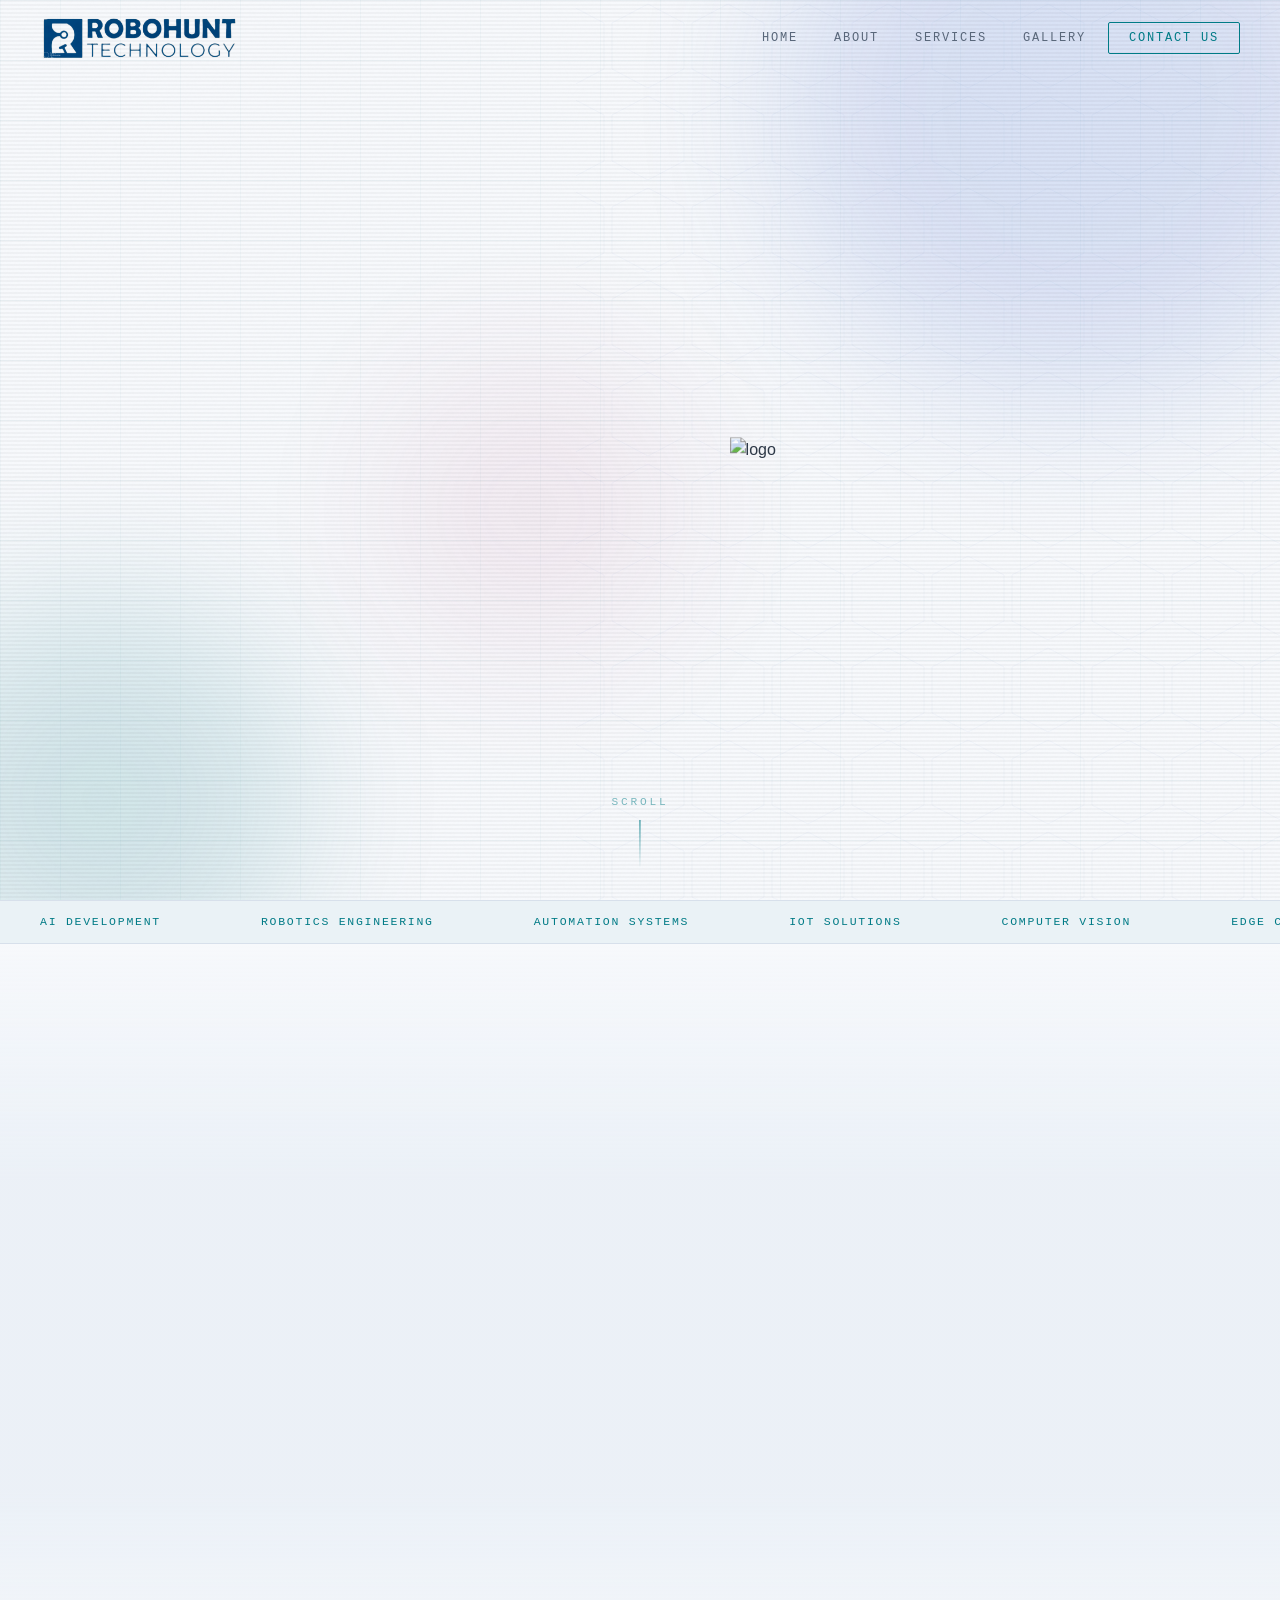
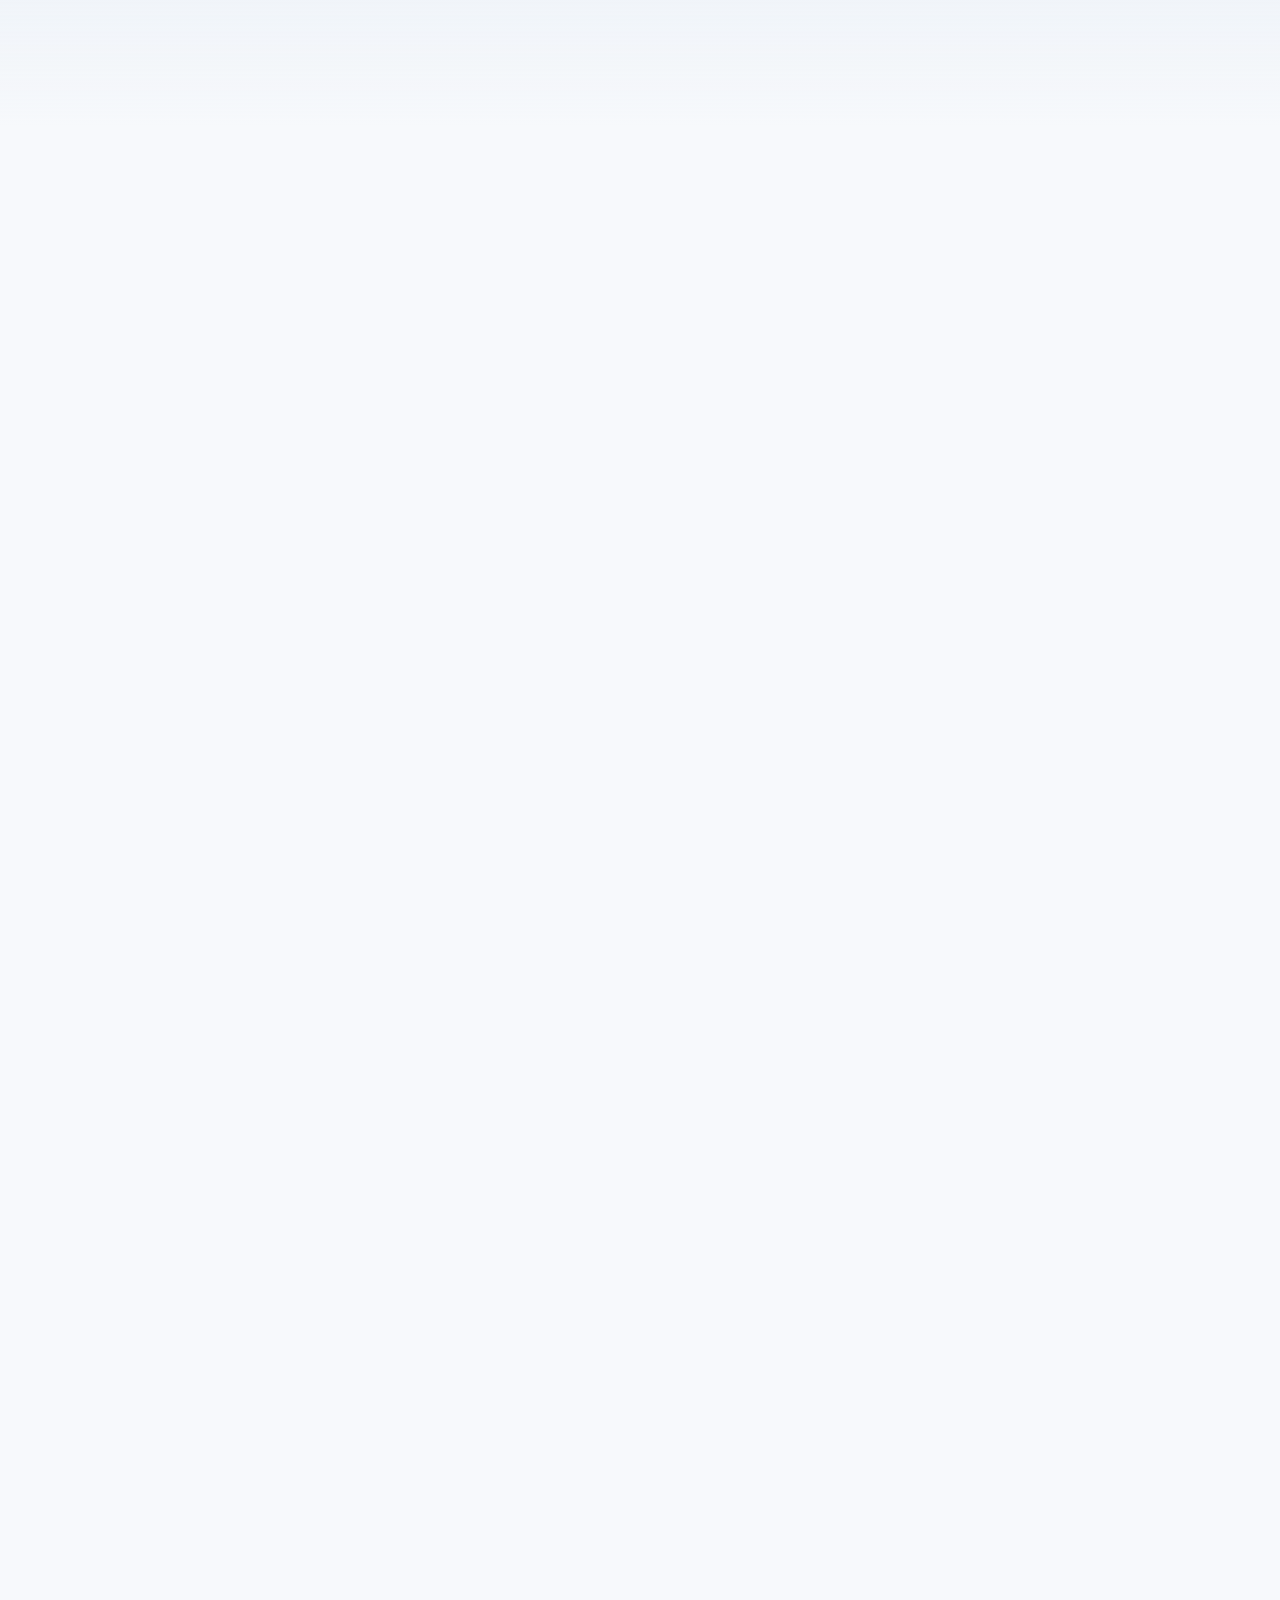
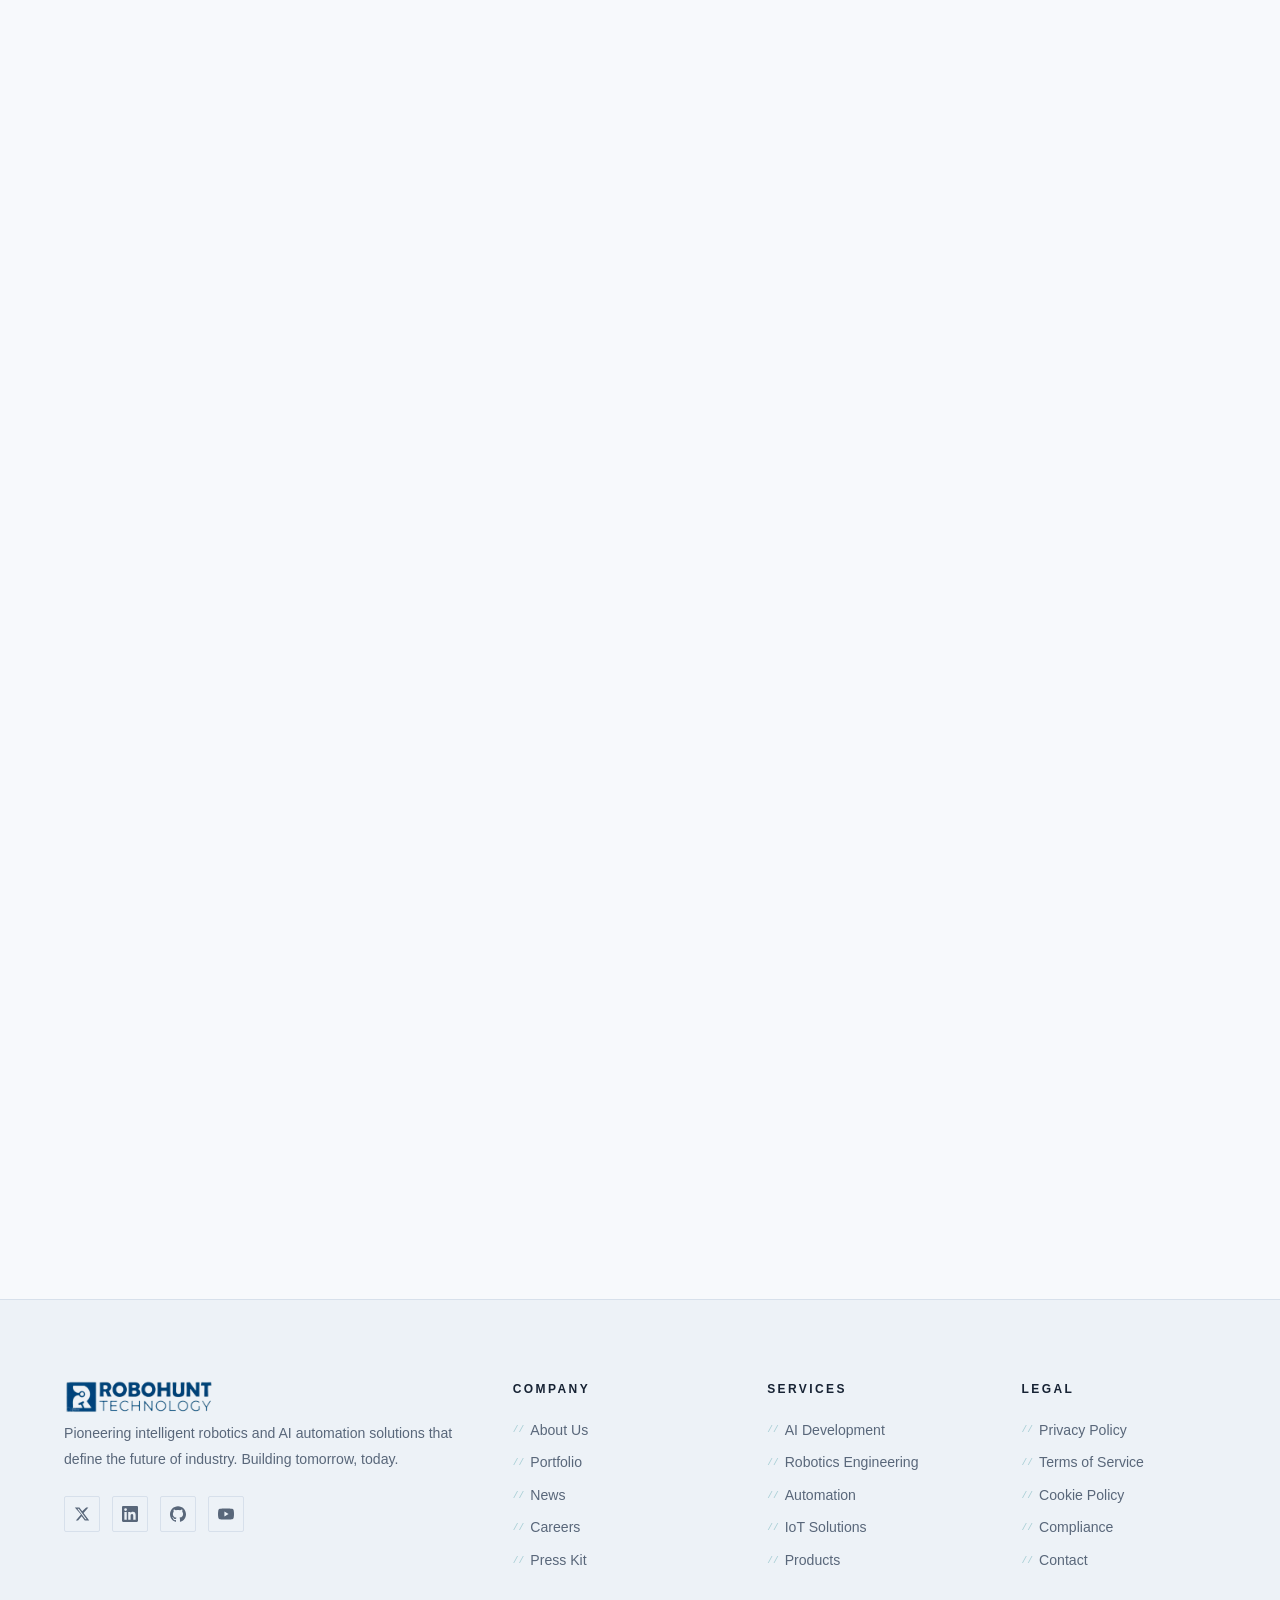
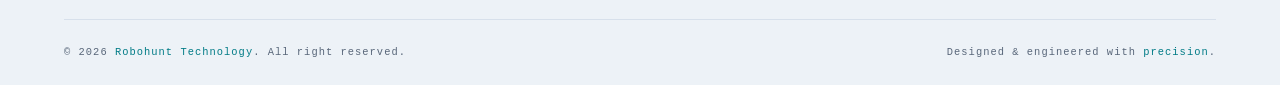
==== commit 6a30bb1a: "Feat: Removed heroimage" ====
--- a/index.html
+++ b/index.html
@@ -1,21 +1,28 @@
 <!doctype html>
 <html lang="en">
   <head>
-    <meta charset="UTF-8" />
-    <meta name="viewport" content="width=device-width, initial-scale=1.0" />
-    <title>Robohunt Technology — Innovating the Future</title>
-    <link rel="preconnect" href="https://fonts.googleapis.com" />
-    <link rel="preconnect" href="https://fonts.gstatic.com" crossorigin />
-    <link
-      href="https://fonts.googleapis.com/css2?family=IBM+Plex+Mono:wght@400;500;600&family=Inter:wght@300;400;500;600;700;800;900&display=swap"
-      rel="stylesheet"
-    />
-    <link rel="stylesheet" href="styles.css" />
-  </head>
+  <meta charset="UTF-8" />
+  <meta name="viewport" content="width=device-width, initial-scale=1.0" />
+  <title>Robohunt Technology | Robotics Solution, STEM</title>
+
+  <meta name="description" content="RoboHunt Technology is an innovative tech company focused on developing advanced robotics, automation, and intelligent digital solutions to help businesses operate smarter, faster, and more efficiently.">
+  <meta name="keywords" content="Robohunt Technology, Web Development Nepal, AI and Robotic Solutions Nepal, Bhaktapur, Robotics, IoT sloution, IoT, Robohunt">
+
+  <link rel="icon" type="image/png" href="./assets/favicon.png" />
+
+  <link rel="preconnect" href="https://fonts.googleapis.com" />
+  <link rel="preconnect" href="https://fonts.gstatic.com" crossorigin />
+  <link
+    href="https://fonts.googleapis.com/css2?family=Orbitron:wght@400;600;700;900&family=Exo+2:wght@300;400;500;600&family=Share+Tech+Mono&display=swap"
+    rel="stylesheet"
+  />
+
+  <link rel="stylesheet" href="styles.css" />
+</head>
   <body>
     <!-- Custom Cursor -->
-    <div class="cursor-dot" id="cursorDot"></div>
-    <div class="cursor-ring" id="cursorRing"></div>
+    <!-- <div class="cursor-dot" id="cursorDot"></div>
+    <div class="cursor-ring" id="cursorRing"></div> -->
 
     <!-- Grid Background -->
     <div class="grid-bg"></div>
@@ -43,99 +50,30 @@
       <div class="nav-inner">
         <a href="#home" class="logo">
           <div class="logo-icon">
-            <svg
-              viewBox="0 0 40 40"
-              fill="none"
-              xmlns="http://www.w3.org/2000/svg"
-            >
-              <rect
-                x="12"
-                y="4"
-                width="16"
-                height="12"
-                rx="2"
-                fill="none"
-                stroke="#007b86"
-                stroke-width="1.5"
-              />
-              <rect
-                x="4"
-                y="20"
-                width="32"
-                height="16"
-                rx="2"
-                fill="none"
-                stroke="#007b86"
-                stroke-width="1.5"
-              />
-              <circle cx="15" cy="10" r="2" fill="#007b86" />
-              <circle cx="25" cy="10" r="2" fill="#007b86" />
-              <line
-                x1="20"
-                y1="16"
-                x2="20"
-                y2="20"
-                stroke="#007b86"
-                stroke-width="1.5"
-              />
-              <rect
-                x="8"
-                y="24"
-                width="6"
-                height="8"
-                rx="1"
-                fill="rgba(0,245,255,0.2)"
-                stroke="#007b86"
-                stroke-width="1"
-              />
-              <rect
-                x="17"
-                y="24"
-                width="6"
-                height="8"
-                rx="1"
-                fill="rgba(0,245,255,0.2)"
-                stroke="#007b86"
-                stroke-width="1"
-              />
-              <rect
-                x="26"
-                y="24"
-                width="6"
-                height="8"
-                rx="1"
-                fill="rgba(0,245,255,0.2)"
-                stroke="#007b86"
-                stroke-width="1"
-              />
-              <line
-                x1="1"
-                y1="28"
-                x2="4"
-                y2="28"
-                stroke="#007b86"
-                stroke-width="1.5"
-              />
-              <line
-                x1="36"
-                y1="28"
-                x2="39"
-                y2="28"
-                stroke="#007b86"
-                stroke-width="1.5"
-              />
-            </svg>
-          </div>
-          <span class="logo-text">Robo<span>hunt</span></span>
+            <!-- <svg viewBox="0 0 40 40" fill="none" xmlns="http://www.w3.org/2000/svg">
+            <rect x="12" y="4" width="16" height="12" rx="2" fill="none" stroke="#2451b8" stroke-width="1.5"/>
+            <rect x="4" y="20" width="32" height="16" rx="2" fill="none" stroke="#2451b8" stroke-width="1.5"/>
+            <circle cx="15" cy="10" r="2" fill="#2451b8"/>
+            <circle cx="25" cy="10" r="2" fill="#2451b8"/>
+            <line x1="20" y1="16" x2="20" y2="20" stroke="#2451b8" stroke-width="1.5"/>
+            <rect x="8" y="24" width="6" height="8" rx="1" fill="rgba(36,81,184,0.15)" stroke="#2451b8" stroke-width="1"/>
+            <rect x="17" y="24" width="6" height="8" rx="1" fill="rgba(36,81,184,0.15)" stroke="#2451b8" stroke-width="1"/>
+            <rect x="26" y="24" width="6" height="8" rx="1" fill="rgba(36,81,184,0.15)" stroke="#2451b8" stroke-width="1"/>
+            <line x1="1" y1="28" x2="4" y2="28" stroke="#2451b8" stroke-width="1.5"/>
+            <line x1="36" y1="28" x2="39" y2="28" stroke="#2451b8" stroke-width="1.5"/>
+          </svg> -->
+            <img src="./assets/logo1.png" height="45" />
+          </div>
         </a>
         <ul class="nav-links">
           <li><a href="#home">Home</a></li>
           <li><a href="#about">About</a></li>
           <li><a href="#services">Services</a></li>
-          <li><a href="#products">Products</a></li>
-          <li><a href="#projects">Projects</a></li>
-          <li><a href="#blog">News</a></li>
-          <li><a href="#contact" class="nav-cta">Contact Us</a></li>
+          <!-- <li><a href="#testimonials">Testimonials</a></li> -->
+          <!-- <li><a href="#projects">Projects</a></li> -->
+          <li><a href="#gallery">Gallery</a></li>
+          <li><a href="#contact" class="nav-cta">
+            Contact Us</a></li>
         </ul>
         <button class="hamburger" id="hamburger" aria-label="Menu">
           <span></span><span></span><span></span>
@@ -148,9 +86,9 @@
       <a href="#home" class="mobile-link">Home</a>
       <a href="#about" class="mobile-link">About</a>
       <a href="#services" class="mobile-link">Services</a>
-      <a href="#products" class="mobile-link">Products</a>
-      <a href="#projects" class="mobile-link">Projects</a>
-      <a href="#blog" class="mobile-link">News</a>
+      <a href="#gallery" class="mobile-link">Gallery</a>
+      <!-- <a href="#testimonials" class="mobile-link">Testimonials</a> -->
+      <!-- <a href="#blog" class="mobile-link">News</a> -->
       <a href="#contact" class="mobile-link">Contact</a>
     </div>
 
@@ -180,7 +118,7 @@
                 <polygon
                   points="40,4 76,23 76,69 40,88 4,69 4,23"
                   fill="none"
-                  stroke="#007b86"
+                  stroke="#2451b8"
                   stroke-width="0.5"
                 />
               </pattern>
@@ -191,462 +129,25 @@
       </div>
 
       <!-- Floating Robot Illustration -->
-      <div class="hero-robot">
-        <svg
-          viewBox="0 0 400 500"
-          fill="none"
-          xmlns="http://www.w3.org/2000/svg"
-        >
-          <defs>
-            <filter id="glow">
-              <feGaussianBlur stdDeviation="4" result="coloredBlur" />
-              <feMerge>
-                <feMergeNode in="coloredBlur" />
-                <feMergeNode in="SourceGraphic" />
-              </feMerge>
-            </filter>
-            <filter id="glow2">
-              <feGaussianBlur stdDeviation="8" result="coloredBlur" />
-              <feMerge>
-                <feMergeNode in="coloredBlur" />
-                <feMergeNode in="SourceGraphic" />
-              </feMerge>
-            </filter>
-            <linearGradient id="bodyGrad" x1="0" y1="0" x2="1" y2="1">
-              <stop offset="0%" stop-color="#e5ecf4" />
-              <stop offset="100%" stop-color="#f3f6fa" />
-            </linearGradient>
-          </defs>
-          <!-- Shadow -->
-          <ellipse
-            cx="200"
-            cy="470"
-            rx="100"
-            ry="20"
-            fill="rgba(0,245,255,0.15)"
-            filter="url(#glow2)"
-          />
-          <!-- Legs -->
-          <rect
-            x="140"
-            y="370"
-            width="40"
-            height="80"
-            rx="8"
-            fill="url(#bodyGrad)"
-            stroke="#1a2a50"
-            stroke-width="1.5"
-          />
-          <rect
-            x="220"
-            y="370"
-            width="40"
-            height="80"
-            rx="8"
-            fill="url(#bodyGrad)"
-            stroke="#1a2a50"
-            stroke-width="1.5"
-          />
-          <rect
-            x="132"
-            y="440"
-            width="56"
-            height="16"
-            rx="6"
-            fill="#e5ecf4"
-            stroke="#007b86"
-            stroke-width="1"
-            filter="url(#glow)"
-          />
-          <rect
-            x="212"
-            y="440"
-            width="56"
-            height="16"
-            rx="6"
-            fill="#e5ecf4"
-            stroke="#007b86"
-            stroke-width="1"
-            filter="url(#glow)"
-          />
-          <circle
-            cx="160"
-            cy="390"
-            r="8"
-            fill="#e5ecf4"
-            stroke="#007b86"
-            stroke-width="1"
-          />
-          <circle
-            cx="240"
-            cy="390"
-            r="8"
-            fill="#e5ecf4"
-            stroke="#007b86"
-            stroke-width="1"
-          />
-          <!-- Body -->
-          <rect
-            x="100"
-            y="200"
-            width="200"
-            height="180"
-            rx="16"
-            fill="url(#bodyGrad)"
-            stroke="#1a2a50"
-            stroke-width="2"
-          />
-          <line
-            x1="100"
-            y1="240"
-            x2="300"
-            y2="240"
-            stroke="#1a2a50"
-            stroke-width="1"
-          />
-          <line
-            x1="100"
-            y1="330"
-            x2="300"
-            y2="330"
-            stroke="#1a2a50"
-            stroke-width="1"
-          />
-          <!-- Chest Panel -->
-          <rect
-            x="125"
-            y="255"
-            width="150"
-            height="70"
-            rx="6"
-            fill="#f3f6fa"
-            stroke="#007b86"
-            stroke-width="1"
-            filter="url(#glow)"
-          />
-          <rect
-            x="135"
-            y="265"
-            width="80"
-            height="5"
-            rx="2"
-            fill="#007b86"
-            opacity="0.8"
-          />
-          <rect
-            x="135"
-            y="275"
-            width="110"
-            height="5"
-            rx="2"
-            fill="#315fce"
-            opacity="0.7"
-          />
-          <rect
-            x="135"
-            y="285"
-            width="55"
-            height="5"
-            rx="2"
-            fill="#007b86"
-            opacity="0.5"
-          />
-          <rect
-            x="135"
-            y="295"
-            width="90"
-            height="5"
-            rx="2"
-            fill="#315fce"
-            opacity="0.6"
-          />
-          <rect
-            x="135"
-            y="305"
-            width="70"
-            height="5"
-            rx="2"
-            fill="#007b86"
-            opacity="0.4"
-          />
-          <!-- Core Reactor -->
-          <circle
-            cx="250"
-            cy="280"
-            r="22"
-            fill="#f3f6fa"
-            stroke="#007b86"
-            stroke-width="1.5"
-            filter="url(#glow)"
-          />
-          <circle
-            cx="250"
-            cy="280"
-            r="14"
-            fill="rgba(0,245,255,0.1)"
-            stroke="#007b86"
-            stroke-width="1"
-          />
-          <circle cx="250" cy="280" r="6" fill="#007b86" filter="url(#glow2)" />
-          <!-- Arms -->
-          <rect
-            x="52"
-            y="210"
-            width="52"
-            height="130"
-            rx="10"
-            fill="url(#bodyGrad)"
-            stroke="#1a2a50"
-            stroke-width="1.5"
-          />
-          <rect
-            x="296"
-            y="210"
-            width="52"
-            height="130"
-            rx="10"
-            fill="url(#bodyGrad)"
-            stroke="#1a2a50"
-            stroke-width="1.5"
-          />
-          <rect
-            x="44"
-            y="340"
-            width="60"
-            height="30"
-            rx="8"
-            fill="#e5ecf4"
-            stroke="#007b86"
-            stroke-width="1"
-            filter="url(#glow)"
-          />
-          <rect
-            x="296"
-            y="340"
-            width="60"
-            height="30"
-            rx="8"
-            fill="#e5ecf4"
-            stroke="#007b86"
-            stroke-width="1"
-            filter="url(#glow)"
-          />
-          <circle
-            cx="78"
-            cy="220"
-            r="10"
-            fill="#e5ecf4"
-            stroke="#007b86"
-            stroke-width="1"
-          />
-          <circle
-            cx="322"
-            cy="220"
-            r="10"
-            fill="#e5ecf4"
-            stroke="#007b86"
-            stroke-width="1"
-          />
-          <circle cx="108" cy="215" r="5" fill="#39ff14" filter="url(#glow)" />
-          <circle cx="292" cy="215" r="5" fill="#ff9500" filter="url(#glow)" />
-          <!-- Neck -->
-          <rect
-            x="178"
-            y="168"
-            width="44"
-            height="36"
-            rx="4"
-            fill="#e5ecf4"
-            stroke="#1a2a50"
-            stroke-width="1.5"
-          />
-          <line
-            x1="185"
-            y1="178"
-            x2="185"
-            y2="194"
-            stroke="#007b86"
-            stroke-width="1"
-            opacity="0.5"
-          />
-          <line
-            x1="195"
-            y1="178"
-            x2="195"
-            y2="194"
-            stroke="#007b86"
-            stroke-width="1"
-            opacity="0.5"
-          />
-          <line
-            x1="205"
-            y1="178"
-            x2="205"
-            y2="194"
-            stroke="#007b86"
-            stroke-width="1"
-            opacity="0.5"
-          />
-          <line
-            x1="215"
-            y1="178"
-            x2="215"
-            y2="194"
-            stroke="#007b86"
-            stroke-width="1"
-            opacity="0.5"
-          />
-          <!-- Head -->
-          <rect
-            x="120"
-            y="60"
-            width="160"
-            height="112"
-            rx="20"
-            fill="url(#bodyGrad)"
-            stroke="#1a2a50"
-            stroke-width="2"
-          />
-          <rect
-            x="160"
-            y="50"
-            width="80"
-            height="14"
-            rx="4"
-            fill="#e5ecf4"
-            stroke="#1a2a50"
-            stroke-width="1.5"
-          />
-          <rect
-            x="185"
-            y="42"
-            width="30"
-            height="12"
-            rx="3"
-            fill="#e5ecf4"
-            stroke="#1a2a50"
-            stroke-width="1.5"
-          />
-          <!-- Antenna -->
-          <line
-            x1="200"
-            y1="30"
-            x2="200"
-            y2="42"
-            stroke="#007b86"
-            stroke-width="2"
-          />
-          <circle cx="200" cy="26" r="5" fill="#007b86" filter="url(#glow2)" />
-          <!-- Eyes -->
-          <rect
-            x="140"
-            y="88"
-            width="44"
-            height="28"
-            rx="6"
-            fill="#f3f6fa"
-            stroke="#007b86"
-            stroke-width="1.5"
-            filter="url(#glow)"
-          />
-          <rect
-            x="216"
-            y="88"
-            width="44"
-            height="28"
-            rx="6"
-            fill="#f3f6fa"
-            stroke="#007b86"
-            stroke-width="1.5"
-            filter="url(#glow)"
-          />
-          <rect
-            x="145"
-            y="93"
-            width="34"
-            height="18"
-            rx="4"
-            fill="rgba(0,245,255,0.15)"
-          />
-          <rect
-            x="221"
-            y="93"
-            width="34"
-            height="18"
-            rx="4"
-            fill="rgba(0,245,255,0.15)"
-          />
-          <rect
-            x="155"
-            y="97"
-            width="14"
-            height="10"
-            rx="2"
-            fill="#007b86"
-            filter="url(#glow)"
-          />
-          <rect
-            x="231"
-            y="97"
-            width="14"
-            height="10"
-            rx="2"
-            fill="#007b86"
-            filter="url(#glow)"
-          />
-          <!-- Mouth -->
-          <rect
-            x="152"
-            y="130"
-            width="96"
-            height="24"
-            rx="4"
-            fill="#f3f6fa"
-            stroke="#1a2a50"
-            stroke-width="1"
-          />
-          <line
-            x1="162"
-            y1="142"
-            x2="238"
-            y2="142"
-            stroke="#007b86"
-            stroke-width="1.5"
-            stroke-dasharray="4 3"
-            opacity="0.7"
-          />
-          <!-- Side Ears -->
-          <circle
-            cx="128"
-            cy="102"
-            r="8"
-            fill="#e5ecf4"
-            stroke="#007b86"
-            stroke-width="1"
-          />
-          <circle
-            cx="272"
-            cy="102"
-            r="8"
-            fill="#e5ecf4"
-            stroke="#007b86"
-            stroke-width="1"
-          />
-        </svg>
-      </div>
+       <div class="hero-robot">
+       <img src="*" alt="logo" height="640" />
+        </div>
+
 
       <div class="container">
         <div class="hero-content">
           <div class="hero-badge reveal">
             <span class="hero-badge-dot"></span>
-            <span class="label">Operational — Est. 2018</span>
+            <span class="label">Operational — Est. 2024</span>
           </div>
           <h1 class="hero-title reveal reveal-delay-1">
-            Innovating<br />
-            <span class="line2">the Future</span>
-            <span class="line3"
-              >with Robotics &amp; Artificial Intelligence</span
-            >
+            Initiate
+            <span class="line2">Inspire</span>
+              
+              </span>
+            <br />
+            Innovate
+            <span class="line3">with Robotics & Artificial Intelligence</span>
           </h1>
           <p class="hero-desc reveal reveal-delay-2">
             Robohunt Technology pioneers next-generation robotics, AI systems,
@@ -663,21 +164,21 @@
               >
                 <path d="M13 2L3 14h9l-1 8 10-12h-9l1-8z" />
               </svg>
-              Explore Solutions
+              Explore Services
             </a>
             <a href="#contact" class="btn btn-outline">Get In Touch</a>
           </div>
           <div class="hero-stats reveal reveal-delay-4">
             <div class="stat">
               <div class="stat-num">200<span>+</span></div>
-              <div class="stat-label">Robots Deployed</div>
+              <div class="stat-label">Projects Deployed</div>
             </div>
             <div class="stat">
               <div class="stat-num">98<span>%</span></div>
               <div class="stat-label">Uptime Guarantee</div>
             </div>
             <div class="stat">
-              <div class="stat-num">47<span>+</span></div>
+              <div class="stat-num">10<span>+</span></div>
               <div class="stat-label">Enterprise Clients</div>
             </div>
           </div>
@@ -696,53 +197,47 @@
     <div class="ticker">
       <div class="ticker-track">
         <div class="ticker-item">
-          <span>AI Development</span><span class="ticker-sep"> // </span>
+          <span>AI Development</span><span class="ticker-sep"> </span>
         </div>
         <div class="ticker-item">
-          <span>Robotics Engineering</span><span class="ticker-sep"> // </span>
+          <span>Robotics Engineering</span><span class="ticker-sep"></span>
         </div>
         <div class="ticker-item">
-          <span>Automation Systems</span><span class="ticker-sep"> // </span>
+          <span>Automation Systems</span><span class="ticker-sep"></span>
         </div>
         <div class="ticker-item">
-          <span>IoT Solutions</span><span class="ticker-sep"> // </span>
+          <span>IoT Solutions</span><span class="ticker-sep"></span>
         </div>
         <div class="ticker-item">
-          <span>Computer Vision</span><span class="ticker-sep"> // </span>
+          <span>Computer Vision</span><span class="ticker-sep"></span>
         </div>
         <div class="ticker-item">
-          <span>Edge Computing</span><span class="ticker-sep"> // </span>
+          <span>Edge Computing</span><span class="ticker-sep"> </span>
         </div>
         <div class="ticker-item">
-          <span>Machine Learning</span><span class="ticker-sep"> // </span>
-        </div>
-        <div class="ticker-item">
-          <span>Digital Twins</span><span class="ticker-sep"> // </span>
+          <span>Machine Learning</span><span class="ticker-sep"> </span>
         </div>
         <!-- Duplicate for seamless loop -->
         <div class="ticker-item">
-          <span>AI Development</span><span class="ticker-sep"> // </span>
+          <span>AI Development</span><span class="ticker-sep"> </span>
         </div>
         <div class="ticker-item">
-          <span>Robotics Engineering</span><span class="ticker-sep"> // </span>
+          <span>Robotics Engineering</span><span class="ticker-sep"> </span>
         </div>
         <div class="ticker-item">
-          <span>Automation Systems</span><span class="ticker-sep"> // </span>
+          <span>Automation Systems</span><span class="ticker-sep"> </span>
         </div>
         <div class="ticker-item">
-          <span>IoT Solutions</span><span class="ticker-sep"> // </span>
+          <span>IoT Solutions</span><span class="ticker-sep"> </span>
         </div>
         <div class="ticker-item">
-          <span>Computer Vision</span><span class="ticker-sep"> // </span>
+          <span>Computer Vision</span><span class="ticker-sep"> </span>
         </div>
         <div class="ticker-item">
-          <span>Edge Computing</span><span class="ticker-sep"> // </span>
+          <span>Edge Computing</span><span class="ticker-sep"> </span>
         </div>
         <div class="ticker-item">
-          <span>Machine Learning</span><span class="ticker-sep"> // </span>
-        </div>
-        <div class="ticker-item">
-          <span>Digital Twins</span><span class="ticker-sep"> // </span>
+          <span>Machine Learning</span><span class="ticker-sep"> </span>
         </div>
       </div>
     </div>
@@ -794,7 +289,7 @@
                 </g>
                 <!-- Circuit paths -->
                 <g
-                  stroke="#007b86"
+                  stroke="#2451b8"
                   stroke-width="1.5"
                   fill="none"
                   opacity="0.6"
@@ -809,14 +304,14 @@
                   <polyline points="200,240 280,240 280,280 320,280" />
                   <polyline points="120,120 120,160 80,160" />
                 </g>
-                <g stroke="#315fce" stroke-width="1" fill="none" opacity="0.5">
+                <g stroke="#3b6ee8" stroke-width="1" fill="none" opacity="0.5">
                   <polyline points="40,120 40,80 120,80 120,40 200,40" />
                   <polyline points="200,40 240,40 240,120 280,120" />
                   <polyline points="320,120 360,120 360,200 320,200" />
                   <polyline points="320,320 360,320 360,240 320,240" />
                 </g>
                 <!-- Nodes -->
-                <g fill="#007b86" filter="url(#c-glow)">
+                <g fill="#2451b8" filter="url(#c-glow)">
                   <circle cx="80" cy="190" r="4" />
                   <circle cx="80" cy="120" r="4" />
                   <circle cx="200" cy="120" r="4" />
@@ -836,15 +331,15 @@
                   width="60"
                   height="40"
                   rx="3"
-                  fill="#f3f6fa"
-                  stroke="#007b86"
+                  fill="#eef1f8"
+                  stroke="#2451b8"
                   stroke-width="1.5"
                 />
                 <text
                   x="160"
                   y="125"
-                  fill="#007b86"
-                  font-family="'IBM Plex Mono'"
+                  fill="#2451b8"
+                  font-family="'Share Tech Mono'"
                   font-size="9"
                   text-anchor="middle"
                 >
@@ -856,15 +351,15 @@
                   width="50"
                   height="40"
                   rx="3"
-                  fill="#f3f6fa"
-                  stroke="#315fce"
+                  fill="#eef1f8"
+                  stroke="#3b6ee8"
                   stroke-width="1.5"
                 />
                 <text
                   x="235"
                   y="205"
-                  fill="#315fce"
-                  font-family="'IBM Plex Mono'"
+                  fill="#3b6ee8"
+                  font-family="'Share Tech Mono'"
                   font-size="8"
                   text-anchor="middle"
                 >
@@ -876,15 +371,15 @@
                   width="50"
                   height="36"
                   rx="3"
-                  fill="#f3f6fa"
-                  stroke="#007b86"
+                  fill="#eef1f8"
+                  stroke="#2451b8"
                   stroke-width="1"
                 />
                 <text
                   x="85"
                   y="282"
-                  fill="#007b86"
-                  font-family="'IBM Plex Mono'"
+                  fill="#2451b8"
+                  font-family="'Share Tech Mono'"
                   font-size="8"
                   text-anchor="middle"
                 >
@@ -896,7 +391,7 @@
                   y1="190"
                   x2="80"
                   y2="190"
-                  stroke="#007b86"
+                  stroke="#2451b8"
                   stroke-width="2"
                   opacity="0.3"
                 >
@@ -912,7 +407,7 @@
                   y1="40"
                   x2="240"
                   y2="40"
-                  stroke="#315fce"
+                  stroke="#3b6ee8"
                   stroke-width="2"
                   opacity="0.3"
                 >
@@ -929,8 +424,8 @@
                   cx="190"
                   cy="190"
                   r="30"
-                  fill="rgba(0,245,255,0.04)"
-                  stroke="#007b86"
+                  fill="rgba(36,81,184,0.05)"
+                  stroke="#2451b8"
                   stroke-width="1"
                   stroke-dasharray="4 4"
                 />
@@ -938,15 +433,15 @@
                   cx="190"
                   cy="190"
                   r="18"
-                  fill="rgba(0,245,255,0.08)"
-                  stroke="#007b86"
+                  fill="rgba(36,81,184,0.08)"
+                  stroke="#2451b8"
                   stroke-width="1"
                 />
                 <circle
                   cx="190"
                   cy="190"
                   r="7"
-                  fill="#007b86"
+                  fill="#2451b8"
                   opacity="0.8"
                   filter="url(#c-glow)"
                 />
@@ -955,7 +450,7 @@
                   cy="190"
                   r="30"
                   fill="none"
-                  stroke="#007b86"
+                  stroke="#2451b8"
                   stroke-width="0.5"
                   opacity="0.5"
                 >
@@ -981,40 +476,35 @@
           </div>
 
           <div class="about-text">
-            <span class="label reveal">// About Robohunt</span>
+            <span class="label reveal"> About Robohunt Technology</span>
             <h2 class="section-title reveal reveal-delay-1">
-              We Build the <span>Machines</span> of Tomorrow
+              Meet <span>Future</span> Technology
             </h2>
             <p class="reveal reveal-delay-2">
-              Founded in 2018, Robohunt Technology is a pioneering force in the
-              robotics and artificial intelligence landscape. We design,
-              engineer, and deploy intelligent systems that automate complex
-              workflows, enhance human capabilities, and drive unprecedented
-              efficiency.
+              Founded in 2024, Robohunt Technology is a forward-thinking tech
+              company dedicated to developing innovative robotic solutions.
+              Founded on the principles of creativity, curiosity, and
+              collaboration, we focus on engineering advanced technologies that
+              drive progress and shape the future.
             </p>
-            <p class="reveal reveal-delay-3">
-              Our interdisciplinary team of robotics engineers, AI researchers,
-              and software architects operate at the cutting edge — transforming
-              ambitious ideas into deployable, real-world solutions across
-              manufacturing, logistics, healthcare, and defense sectors.
-            </p>
+            <!-- <p class="reveal reveal-delay-3">
+            Our team is passionate about turning ideas into reality, delivering precise, purpose-driven innovations that empower minds and expand possibilities in the world of robotics. At Robohunt Technology, we’re committed to redefining technology through imagination, expertise, and relentless pursuit of excellence.
+          </p> -->
             <div class="mission-vision reveal reveal-delay-4">
               <div class="mv-card">
-                <div class="mv-card-icon">// MISSION</div>
-                <h4>Our Mission</h4>
+                <div class="mv-card-sub">Our MISSION</div>
+                <!-- <h4>Our Mission</h4> -->
                 <p>
-                  To democratize intelligent automation and empower every
-                  industry with safe, scalable, and transformative robotic
-                  technology.
+                  Advancing robotics, IoT, and 3D design while equipping Nepal’s
+                  next generation with industry-ready skills.
                 </p>
               </div>
               <div class="mv-card">
-                <div class="mv-card-icon">// VISION</div>
-                <h4>Our Vision</h4>
+                <div class="mv-card-sub">OUR VISION</div>
+                <!-- <h4>Our Vision</h4> -->
                 <p>
-                  A world where humans and robots collaborate seamlessly —
-                  amplifying human potential and solving the world's most
-                  complex challenges.
+                  A world where humans and robots collaborate seamlessly to
+                  solve complex challenges.
                 </p>
               </div>
             </div>
@@ -1029,13 +519,12 @@
     <section id="services">
       <div class="container">
         <div class="section-header">
-          <span class="label reveal">// Core Capabilities</span>
+          <span class="label reveal">Core Capabilities</span>
           <h2 class="section-title reveal reveal-delay-1">
             What We <span>Engineer</span>
           </h2>
           <p class="reveal reveal-delay-2">
-            From AI research to full-stack deployment — our capabilities cover
-            every layer of the intelligent systems stack.
+            Transforming ideas into smart technologies through robotics, Artificial Intelligence, and creative engineering.
           </p>
         </div>
         <div class="services-grid">
@@ -1159,1139 +648,438 @@
     <!-- ============================================================
        PRODUCTS
   ============================================================ -->
-    <section id="products">
-      <div class="container">
-        <div class="section-header">
-          <span class="label reveal">// Product Lineup</span>
-          <h2 class="section-title reveal reveal-delay-1">
-            Robotics <span>Solutions</span>
-          </h2>
-          <p class="reveal reveal-delay-2">
-            Our flagship product suite — each engineered for extreme reliability
-            in demanding real-world environments.
-          </p>
-        </div>
-        <div class="products-grid">
-          <div class="product-card reveal">
-            <div
-              class="product-img"
-              style="background: linear-gradient(135deg, #f3f6fa, #e5ecf4)"
-            >
-              <svg viewBox="0 0 120 120" xmlns="http://www.w3.org/2000/svg">
-                <defs>
-                  <filter id="pg">
-                    <feGaussianBlur stdDeviation="2" result="c" />
-                    <feMerge>
-                      <feMergeNode in="c" />
-                      <feMergeNode in="SourceGraphic" />
-                    </feMerge>
-                  </filter>
-                </defs>
-                <rect
-                  x="35"
-                  y="20"
-                  width="50"
-                  height="70"
-                  rx="6"
-                  fill="none"
-                  stroke="#007b86"
-                  stroke-width="1.5"
-                  filter="url(#pg)"
-                />
-                <rect
-                  x="45"
-                  y="30"
-                  width="30"
-                  height="20"
-                  rx="2"
-                  fill="rgba(0,245,255,0.1)"
-                  stroke="#007b86"
-                  stroke-width="1"
-                />
-                <circle
-                  cx="55"
-                  cy="40"
-                  r="5"
-                  fill="#007b86"
-                  filter="url(#pg)"
-                />
-                <circle
-                  cx="65"
-                  cy="40"
-                  r="5"
-                  fill="#007b86"
-                  filter="url(#pg)"
-                />
-                <line
-                  x1="45"
-                  y1="60"
-                  x2="75"
-                  y2="60"
-                  stroke="#315fce"
-                  stroke-width="1"
-                />
-                <line
-                  x1="45"
-                  y1="67"
-                  x2="65"
-                  y2="67"
-                  stroke="#315fce"
-                  stroke-width="1"
-                />
-                <line
-                  x1="45"
-                  y1="74"
-                  x2="70"
-                  y2="74"
-                  stroke="#315fce"
-                  stroke-width="1"
-                />
-                <line
-                  x1="22"
-                  y1="40"
-                  x2="35"
-                  y2="40"
-                  stroke="#007b86"
-                  stroke-width="1.5"
-                />
-                <line
-                  x1="85"
-                  y1="40"
-                  x2="98"
-                  y2="40"
-                  stroke="#007b86"
-                  stroke-width="1.5"
-                />
-                <rect
-                  x="50"
-                  y="90"
-                  width="20"
-                  height="10"
-                  rx="2"
-                  fill="#e5ecf4"
-                  stroke="#1a2a50"
-                  stroke-width="1"
-                />
-              </svg>
-            </div>
-            <div class="product-body">
-              <div class="product-cat">Collaborative Robot</div>
-              <h3>RH-COBOT X7</h3>
-              <p>
-                6-axis collaborative robot arm designed for precision assembly,
-                quality inspection, and human-safe co-working environments.
-              </p>
-              <div class="product-specs">
-                <div class="spec-row">
-                  <span class="spec-key">Payload</span
-                  ><span class="spec-val">7 kg</span>
-                </div>
-                <div class="spec-row">
-                  <span class="spec-key">Reach</span
-                  ><span class="spec-val">900 mm</span>
-                </div>
-                <div class="spec-row">
-                  <span class="spec-key">Repeatability</span
-                  ><span class="spec-val">±0.02 mm</span>
-                </div>
-                <div class="spec-row">
-                  <span class="spec-key">IP Rating</span
-                  ><span class="spec-val">IP54</span>
-                </div>
-              </div>
-              <a
-                href="#contact"
-                class="btn btn-outline"
-                style="width: 100%; justify-content: center"
-                >Request Demo</a
-              >
-            </div>
-          </div>
-
-          <div class="product-card reveal reveal-delay-1">
-            <div
-              class="product-img"
-              style="background: linear-gradient(135deg, #f3f6fa, #e3eaf5)"
-            >
-              <svg viewBox="0 0 120 120" xmlns="http://www.w3.org/2000/svg">
-                <defs>
-                  <filter id="pg2">
-                    <feGaussianBlur stdDeviation="2" result="c" />
-                    <feMerge>
-                      <feMergeNode in="c" />
-                      <feMergeNode in="SourceGraphic" />
-                    </feMerge>
-                  </filter>
-                </defs>
-                <ellipse
-                  cx="60"
-                  cy="75"
-                  rx="35"
-                  ry="20"
-                  fill="none"
-                  stroke="#007b86"
-                  stroke-width="1.5"
-                  filter="url(#pg2)"
-                />
-                <rect
-                  x="45"
-                  y="30"
-                  width="30"
-                  height="45"
-                  rx="4"
-                  fill="none"
-                  stroke="#007b86"
-                  stroke-width="1.5"
-                />
-                <circle
-                  cx="60"
-                  cy="20"
-                  r="10"
-                  fill="none"
-                  stroke="#007b86"
-                  stroke-width="1.5"
-                />
-                <circle
-                  cx="60"
-                  cy="20"
-                  r="4"
-                  fill="#007b86"
-                  filter="url(#pg2)"
-                />
-                <line
-                  x1="30"
-                  y1="70"
-                  x2="22"
-                  y2="90"
-                  stroke="#007b86"
-                  stroke-width="1.5"
-                />
-                <line
-                  x1="90"
-                  y1="70"
-                  x2="98"
-                  y2="90"
-                  stroke="#007b86"
-                  stroke-width="1.5"
-                />
-                <line
-                  x1="45"
-                  y1="75"
-                  x2="35"
-                  y2="90"
-                  stroke="#007b86"
-                  stroke-width="1.5"
-                />
-                <line
-                  x1="75"
-                  y1="75"
-                  x2="85"
-                  y2="90"
-                  stroke="#007b86"
-                  stroke-width="1.5"
-                />
-                <line
-                  x1="60"
-                  y1="75"
-                  x2="60"
-                  y2="95"
-                  stroke="#007b86"
-                  stroke-width="1.5"
-                />
-                <rect
-                  x="50"
-                  y="42"
-                  width="20"
-                  height="14"
-                  rx="2"
-                  fill="rgba(0,245,255,0.1)"
-                  stroke="#007b86"
-                  stroke-width="1"
-                />
-                <line
-                  x1="53"
-                  y1="65"
-                  x2="67"
-                  y2="65"
-                  stroke="#315fce"
-                  stroke-width="1"
-                />
-              </svg>
-            </div>
-            <div class="product-body">
-              <div class="product-cat">Autonomous Mobile Robot</div>
-              <h3>RH-AMR Scout</h3>
-              <p>
-                Autonomous mobile platform with LiDAR SLAM navigation, obstacle
-                avoidance and dynamic fleet management for warehouse logistics.
-              </p>
-              <div class="product-specs">
-                <div class="spec-row">
-                  <span class="spec-key">Max Load</span
-                  ><span class="spec-val">200 kg</span>
-                </div>
-                <div class="spec-row">
-                  <span class="spec-key">Speed</span
-                  ><span class="spec-val">2.0 m/s</span>
-                </div>
-                <div class="spec-row">
-                  <span class="spec-key">Battery</span
-                  ><span class="spec-val">10 hr runtime</span>
-                </div>
-                <div class="spec-row">
-                  <span class="spec-key">Localization</span
-                  ><span class="spec-val">LiDAR + SLAM</span>
-                </div>
-              </div>
-              <a
-                href="#contact"
-                class="btn btn-outline"
-                style="width: 100%; justify-content: center"
-                >Request Demo</a
-              >
-            </div>
-          </div>
-
-          <div class="product-card reveal reveal-delay-2">
-            <div
-              class="product-img"
-              style="background: linear-gradient(135deg, #f3f6fa, #edf1f7)"
-            >
-              <svg viewBox="0 0 120 120" xmlns="http://www.w3.org/2000/svg">
-                <defs>
-                  <filter id="pg3">
-                    <feGaussianBlur stdDeviation="2" result="c" />
-                    <feMerge>
-                      <feMergeNode in="c" />
-                      <feMergeNode in="SourceGraphic" />
-                    </feMerge>
-                  </filter>
-                </defs>
-                <ellipse
-                  cx="60"
-                  cy="60"
-                  rx="20"
-                  ry="12"
-                  fill="none"
-                  stroke="#007b86"
-                  stroke-width="1.5"
-                  filter="url(#pg3)"
-                />
-                <circle
-                  cx="60"
-                  cy="60"
-                  r="6"
-                  fill="rgba(0,245,255,0.2)"
-                  stroke="#007b86"
-                  stroke-width="1"
-                />
-                <line
-                  x1="40"
-                  y1="60"
-                  x2="20"
-                  y2="48"
-                  stroke="#1a2a50"
-                  stroke-width="3"
-                />
-                <line
-                  x1="80"
-                  y1="60"
-                  x2="100"
-                  y2="48"
-                  stroke="#1a2a50"
-                  stroke-width="3"
-                />
-                <line
-                  x1="40"
-                  y1="60"
-                  x2="20"
-                  y2="72"
-                  stroke="#1a2a50"
-                  stroke-width="3"
-                />
-                <line
-                  x1="80"
-                  y1="60"
-                  x2="100"
-                  y2="72"
-                  stroke="#1a2a50"
-                  stroke-width="3"
-                />
-                <ellipse
-                  cx="20"
-                  cy="48"
-                  rx="14"
-                  ry="4"
-                  fill="none"
-                  stroke="#007b86"
-                  stroke-width="1"
-                  filter="url(#pg3)"
-                  opacity="0.7"
-                />
-                <ellipse
-                  cx="100"
-                  cy="48"
-                  rx="14"
-                  ry="4"
-                  fill="none"
-                  stroke="#007b86"
-                  stroke-width="1"
-                  filter="url(#pg3)"
-                  opacity="0.7"
-                />
-                <ellipse
-                  cx="20"
-                  cy="72"
-                  rx="14"
-                  ry="4"
-                  fill="none"
-                  stroke="#007b86"
-                  stroke-width="1"
-                  filter="url(#pg3)"
-                  opacity="0.7"
-                />
-                <ellipse
-                  cx="100"
-                  cy="72"
-                  rx="14"
-                  ry="4"
-                  fill="none"
-                  stroke="#007b86"
-                  stroke-width="1"
-                  filter="url(#pg3)"
-                  opacity="0.7"
-                />
-                <rect
-                  x="54"
-                  y="70"
-                  width="12"
-                  height="8"
-                  rx="2"
-                  fill="#e5ecf4"
-                  stroke="#315fce"
-                  stroke-width="1"
-                />
-                <circle
-                  cx="60"
-                  cy="74"
-                  r="3"
-                  fill="rgba(0,102,255,0.3)"
-                  stroke="#315fce"
-                  stroke-width="0.5"
-                />
-                <circle
-                  cx="60"
-                  cy="60"
-                  r="2"
-                  fill="#007b86"
-                  filter="url(#pg3)"
-                />
-              </svg>
-            </div>
-            <div class="product-body">
-              <div class="product-cat">Aerial Robot</div>
-              <h3>RH-Sky Eye Pro</h3>
-              <p>
-                AI-powered inspection drone with 4K thermal imaging, real-time
-                anomaly detection and autonomous route planning for
-                infrastructure monitoring.
-              </p>
-              <div class="product-specs">
-                <div class="spec-row">
-                  <span class="spec-key">Flight Time</span
-                  ><span class="spec-val">45 min</span>
-                </div>
-                <div class="spec-row">
-                  <span class="spec-key">Range</span
-                  ><span class="spec-val">10 km</span>
-                </div>
-                <div class="spec-row">
-                  <span class="spec-key">Wind Resist.</span
-                  ><span class="spec-val">Level 7</span>
-                </div>
-                <div class="spec-row">
-                  <span class="spec-key">Camera</span
-                  ><span class="spec-val">4K + Thermal</span>
-                </div>
-              </div>
-              <a
-                href="#contact"
-                class="btn btn-outline"
-                style="width: 100%; justify-content: center"
-                >Request Demo</a
-              >
-            </div>
-          </div>
-        </div>
-      </div>
-    </section>
+    <!-- <section id="products">
+    <div class="container">
+      <div class="section-header">
+        <span class="label reveal">// Product Lineup</span>
+        <h2 class="section-title reveal reveal-delay-1">Robotics <span>Solutions</span></h2>
+        <p class="reveal reveal-delay-2">Our flagship product suite — each engineered for extreme reliability in demanding real-world environments.</p>
+      </div>
+      <div class="products-grid">
+
+        <div class="product-card reveal">
+          <div class="product-img" style="background: linear-gradient(135deg, #eef1f8, #dce6fb);">
+            <svg viewBox="0 0 120 120" xmlns="http://www.w3.org/2000/svg">
+              <defs><filter id="pg"><feGaussianBlur stdDeviation="2" result="c"/><feMerge><feMergeNode in="c"/><feMergeNode in="SourceGraphic"/></feMerge></filter></defs>
+              <rect x="35" y="20" width="50" height="70" rx="6" fill="none" stroke="#2451b8" stroke-width="1.5" filter="url(#pg)"/>
+              <rect x="45" y="30" width="30" height="20" rx="2" fill="rgba(36,81,184,0.1)" stroke="#2451b8" stroke-width="1"/>
+              <circle cx="55" cy="40" r="5" fill="#2451b8" filter="url(#pg)"/>
+              <circle cx="65" cy="40" r="5" fill="#2451b8" filter="url(#pg)"/>
+              <line x1="45" y1="60" x2="75" y2="60" stroke="#3b6ee8" stroke-width="1"/>
+              <line x1="45" y1="67" x2="65" y2="67" stroke="#3b6ee8" stroke-width="1"/>
+              <line x1="45" y1="74" x2="70" y2="74" stroke="#3b6ee8" stroke-width="1"/>
+              <line x1="22" y1="40" x2="35" y2="40" stroke="#2451b8" stroke-width="1.5"/>
+              <line x1="85" y1="40" x2="98" y2="40" stroke="#2451b8" stroke-width="1.5"/>
+              <rect x="50" y="90" width="20" height="10" rx="2" fill="#dce6fb" stroke="#a8b8d4" stroke-width="1"/>
+            </svg>
+          </div>
+          <div class="product-body">
+            <div class="product-cat">Collaborative Robot</div>
+            <h3>RH-COBOT X7</h3>
+            <p>6-axis collaborative robot arm designed for precision assembly, quality inspection, and human-safe co-working environments.</p>
+            <div class="product-specs">
+              <div class="spec-row"><span class="spec-key">Payload</span><span class="spec-val">7 kg</span></div>
+              <div class="spec-row"><span class="spec-key">Reach</span><span class="spec-val">900 mm</span></div>
+              <div class="spec-row"><span class="spec-key">Repeatability</span><span class="spec-val">±0.02 mm</span></div>
+              <div class="spec-row"><span class="spec-key">IP Rating</span><span class="spec-val">IP54</span></div>
+            </div>
+            <a href="#contact" class="btn btn-outline" style="width:100%; justify-content:center;">Request Demo</a>
+          </div>
+        </div>
+
+        <div class="product-card reveal reveal-delay-1">
+          <div class="product-img" style="background: linear-gradient(135deg, #eef1f8, #d0eef2);">
+            <svg viewBox="0 0 120 120" xmlns="http://www.w3.org/2000/svg">
+              <defs><filter id="pg2"><feGaussianBlur stdDeviation="2" result="c"/><feMerge><feMergeNode in="c"/><feMergeNode in="SourceGraphic"/></feMerge></filter></defs>
+              <ellipse cx="60" cy="75" rx="35" ry="20" fill="none" stroke="#2451b8" stroke-width="1.5" filter="url(#pg2)"/>
+              <rect x="45" y="30" width="30" height="45" rx="4" fill="none" stroke="#2451b8" stroke-width="1.5"/>
+              <circle cx="60" cy="20" r="10" fill="none" stroke="#2451b8" stroke-width="1.5"/>
+              <circle cx="60" cy="20" r="4" fill="#2451b8" filter="url(#pg2)"/>
+              <line x1="30" y1="70" x2="22" y2="90" stroke="#2451b8" stroke-width="1.5"/>
+              <line x1="90" y1="70" x2="98" y2="90" stroke="#2451b8" stroke-width="1.5"/>
+              <line x1="45" y1="75" x2="35" y2="90" stroke="#2451b8" stroke-width="1.5"/>
+              <line x1="75" y1="75" x2="85" y2="90" stroke="#2451b8" stroke-width="1.5"/>
+              <line x1="60" y1="75" x2="60" y2="95" stroke="#2451b8" stroke-width="1.5"/>
+              <rect x="50" y="42" width="20" height="14" rx="2" fill="rgba(36,81,184,0.1)" stroke="#2451b8" stroke-width="1"/>
+              <line x1="53" y1="65" x2="67" y2="65" stroke="#3b6ee8" stroke-width="1"/>
+            </svg>
+          </div>
+          <div class="product-body">
+            <div class="product-cat">Autonomous Mobile Robot</div>
+            <h3>RH-AMR Scout</h3>
+            <p>Autonomous mobile platform with LiDAR SLAM navigation, obstacle avoidance and dynamic fleet management for warehouse logistics.</p>
+            <div class="product-specs">
+              <div class="spec-row"><span class="spec-key">Max Load</span><span class="spec-val">200 kg</span></div>
+              <div class="spec-row"><span class="spec-key">Speed</span><span class="spec-val">2.0 m/s</span></div>
+              <div class="spec-row"><span class="spec-key">Battery</span><span class="spec-val">10 hr runtime</span></div>
+              <div class="spec-row"><span class="spec-key">Localization</span><span class="spec-val">LiDAR + SLAM</span></div>
+            </div>
+            <a href="#contact" class="btn btn-outline" style="width:100%; justify-content:center;">Request Demo</a>
+          </div>
+        </div>
+
+        <div class="product-card reveal reveal-delay-2">
+          <div class="product-img" style="background: linear-gradient(135deg, #eef1f8, #fdf3dc);">
+            <svg viewBox="0 0 120 120" xmlns="http://www.w3.org/2000/svg">
+              <defs><filter id="pg3"><feGaussianBlur stdDeviation="2" result="c"/><feMerge><feMergeNode in="c"/><feMergeNode in="SourceGraphic"/></feMerge></filter></defs>
+              <ellipse cx="60" cy="60" rx="20" ry="12" fill="none" stroke="#2451b8" stroke-width="1.5" filter="url(#pg3)"/>
+              <circle cx="60" cy="60" r="6" fill="rgba(36,81,184,0.15)" stroke="#2451b8" stroke-width="1"/>
+              <line x1="40" y1="60" x2="20" y2="48" stroke="#a8b8d4" stroke-width="3"/>
+              <line x1="80" y1="60" x2="100" y2="48" stroke="#a8b8d4" stroke-width="3"/>
+              <line x1="40" y1="60" x2="20" y2="72" stroke="#a8b8d4" stroke-width="3"/>
+              <line x1="80" y1="60" x2="100" y2="72" stroke="#a8b8d4" stroke-width="3"/>
+              <ellipse cx="20" cy="48" rx="14" ry="4" fill="none" stroke="#2451b8" stroke-width="1" filter="url(#pg3)" opacity="0.7"/>
+              <ellipse cx="100" cy="48" rx="14" ry="4" fill="none" stroke="#2451b8" stroke-width="1" filter="url(#pg3)" opacity="0.7"/>
+              <ellipse cx="20" cy="72" rx="14" ry="4" fill="none" stroke="#2451b8" stroke-width="1" filter="url(#pg3)" opacity="0.7"/>
+              <ellipse cx="100" cy="72" rx="14" ry="4" fill="none" stroke="#2451b8" stroke-width="1" filter="url(#pg3)" opacity="0.7"/>
+              <rect x="54" y="70" width="12" height="8" rx="2" fill="#dce6fb" stroke="#3b6ee8" stroke-width="1"/>
+              <circle cx="60" cy="74" r="3" fill="rgba(59,110,232,0.2)" stroke="#3b6ee8" stroke-width="0.5"/>
+              <circle cx="60" cy="60" r="2" fill="#2451b8" filter="url(#pg3)"/>
+            </svg>
+          </div>
+          <div class="product-body">
+            <div class="product-cat">Aerial Robot</div>
+            <h3>RH-Sky Eye Pro</h3>
+            <p>AI-powered inspection drone with 4K thermal imaging, real-time anomaly detection and autonomous route planning for infrastructure monitoring.</p>
+            <div class="product-specs">
+              <div class="spec-row"><span class="spec-key">Flight Time</span><span class="spec-val">45 min</span></div>
+              <div class="spec-row"><span class="spec-key">Range</span><span class="spec-val">10 km</span></div>
+              <div class="spec-row"><span class="spec-key">Wind Resist.</span><span class="spec-val">Level 7</span></div>
+              <div class="spec-row"><span class="spec-key">Camera</span><span class="spec-val">4K + Thermal</span></div>
+            </div>
+            <a href="#contact" class="btn btn-outline" style="width:100%; justify-content:center;">Request Demo</a>
+          </div>
+        </div>
+
+      </div>
+    </div>
+  </section> -->
 
     <!-- ============================================================
        PROJECTS
   ============================================================ -->
-    <section id="projects">
-      <div class="container">
-        <div class="section-header">
-          <span class="label reveal">// Portfolio</span>
-          <h2 class="section-title reveal reveal-delay-1">
-            Featured <span>Projects</span>
-          </h2>
-          <p class="reveal reveal-delay-2">
-            Real-world deployments that demonstrate our capability to solve
-            complex engineering challenges at scale.
-          </p>
-        </div>
-        <div class="projects-filter reveal reveal-delay-2">
-          <button class="filter-btn active">All</button>
-          <button class="filter-btn">Robotics</button>
-          <button class="filter-btn">AI / ML</button>
-          <button class="filter-btn">Automation</button>
-          <button class="filter-btn">IoT</button>
-        </div>
-        <div class="projects-masonry">
-          <div class="project-card featured reveal">
-            <div
-              class="project-img-area"
-              style="background: linear-gradient(135deg, #e5ecf4, #f3f6fa)"
-            >
-              <svg
-                width="200"
-                height="120"
-                viewBox="0 0 200 120"
-                fill="none"
-                xmlns="http://www.w3.org/2000/svg"
-              >
-                <defs>
-                  <filter id="pfg">
-                    <feGaussianBlur stdDeviation="3" result="c" />
-                    <feMerge>
-                      <feMergeNode in="c" />
-                      <feMergeNode in="SourceGraphic" />
-                    </feMerge>
-                  </filter>
-                </defs>
-                <rect
-                  x="10"
-                  y="70"
-                  width="180"
-                  height="10"
-                  rx="2"
-                  fill="#1a2a50"
-                />
-                <circle
-                  cx="20"
-                  cy="75"
-                  r="8"
-                  fill="none"
-                  stroke="#007b86"
-                  stroke-width="1.5"
-                  filter="url(#pfg)"
-                />
-                <circle
-                  cx="180"
-                  cy="75"
-                  r="8"
-                  fill="none"
-                  stroke="#007b86"
-                  stroke-width="1.5"
-                  filter="url(#pfg)"
-                />
-                <line
-                  x1="80"
-                  y1="70"
-                  x2="80"
-                  y2="20"
-                  stroke="#007b86"
-                  stroke-width="2"
-                  filter="url(#pfg)"
-                />
-                <line
-                  x1="80"
-                  y1="20"
-                  x2="120"
-                  y2="35"
-                  stroke="#007b86"
-                  stroke-width="2"
-                />
-                <line
-                  x1="120"
-                  y1="35"
-                  x2="120"
-                  y2="55"
-                  stroke="#007b86"
-                  stroke-width="1.5"
-                />
-                <rect
-                  x="40"
-                  y="58"
-                  width="20"
-                  height="12"
-                  rx="2"
-                  fill="rgba(0,245,255,0.2)"
-                  stroke="#007b86"
-                  stroke-width="1"
-                />
-                <rect
-                  x="100"
-                  y="58"
-                  width="20"
-                  height="12"
-                  rx="2"
-                  fill="rgba(0,245,255,0.2)"
-                  stroke="#007b86"
-                  stroke-width="1"
-                />
-                <rect
-                  x="140"
-                  y="58"
-                  width="20"
-                  height="12"
-                  rx="2"
-                  fill="rgba(0,245,255,0.15)"
-                  stroke="#1a2a50"
-                  stroke-width="1"
-                />
-                <rect
-                  x="85"
-                  y="10"
-                  width="30"
-                  height="20"
-                  rx="3"
-                  fill="#e5ecf4"
-                  stroke="#007b86"
-                  stroke-width="1"
-                />
-                <circle
-                  cx="100"
-                  cy="20"
-                  r="6"
-                  fill="rgba(0,245,255,0.1)"
-                  stroke="#007b86"
-                  stroke-width="1"
-                />
-                <line
-                  x1="100"
-                  y1="30"
-                  x2="100"
-                  y2="58"
-                  stroke="#007b86"
-                  stroke-width="1"
-                  stroke-dasharray="3 3"
-                  opacity="0.6"
-                />
-                <ellipse
-                  cx="100"
-                  cy="60"
-                  rx="15"
-                  ry="4"
-                  fill="rgba(0,245,255,0.15)"
-                  filter="url(#pfg)"
-                />
-              </svg>
-              <div class="project-overlay"></div>
-            </div>
-            <div class="project-info">
-              <div class="project-meta">
-                <span class="project-year">2024</span>
-                <span class="project-status status-live">Live</span>
-              </div>
-              <h3>Smart Factory Automation — NexaCorp Manufacturing</h3>
-              <p>
-                Full-scale deployment of 24 collaborative robots, AI-driven
-                visual inspection, and adaptive conveyor systems reducing defect
-                rate by 94% and throughput by 3.2×.
-              </p>
-              <div class="project-tech">
-                <span class="tag">ROS2</span
-                ><span class="tag">Computer Vision</span
-                ><span class="tag">PLC Integration</span
-                ><span class="tag">Digital Twin</span>
-              </div>
-            </div>
-          </div>
-
-          <div class="project-card reveal reveal-delay-1">
-            <div
-              class="project-img-area"
-              style="background: linear-gradient(135deg, #f3f6fa, #e5ecf4)"
-            >
-              <svg
-                width="100"
-                height="100"
-                viewBox="0 0 100 100"
-                fill="none"
-                xmlns="http://www.w3.org/2000/svg"
-              >
-                <circle
-                  cx="50"
-                  cy="50"
-                  r="20"
-                  fill="none"
-                  stroke="#007b86"
-                  stroke-width="1"
-                  stroke-dasharray="3 3"
-                  opacity="0.5"
-                />
-                <circle
-                  cx="50"
-                  cy="50"
-                  r="8"
-                  fill="rgba(0,245,255,0.15)"
-                  stroke="#007b86"
-                  stroke-width="1.5"
-                />
-                <circle cx="50" cy="50" r="3" fill="#007b86" />
-                <line
-                  x1="50"
-                  y1="30"
-                  x2="50"
-                  y2="10"
-                  stroke="#315fce"
-                  stroke-width="1.5"
-                />
-                <line
-                  x1="68"
-                  y1="40"
-                  x2="82"
-                  y2="25"
-                  stroke="#315fce"
-                  stroke-width="1.5"
-                />
-                <line
-                  x1="68"
-                  y1="60"
-                  x2="82"
-                  y2="75"
-                  stroke="#315fce"
-                  stroke-width="1.5"
-                />
-                <line
-                  x1="50"
-                  y1="70"
-                  x2="50"
-                  y2="90"
-                  stroke="#315fce"
-                  stroke-width="1.5"
-                />
-                <line
-                  x1="32"
-                  y1="60"
-                  x2="18"
-                  y2="75"
-                  stroke="#315fce"
-                  stroke-width="1.5"
-                />
-                <line
-                  x1="32"
-                  y1="40"
-                  x2="18"
-                  y2="25"
-                  stroke="#315fce"
-                  stroke-width="1.5"
-                />
-                <circle cx="50" cy="10" r="5" fill="#007b86" opacity="0.8" />
-                <circle cx="82" cy="25" r="5" fill="#315fce" opacity="0.8" />
-                <circle cx="82" cy="75" r="5" fill="#315fce" opacity="0.8" />
-                <circle cx="50" cy="90" r="5" fill="#007b86" opacity="0.8" />
-                <circle cx="18" cy="75" r="5" fill="#315fce" opacity="0.8" />
-                <circle cx="18" cy="25" r="5" fill="#315fce" opacity="0.8" />
-              </svg>
-              <div class="project-overlay"></div>
-            </div>
-            <div class="project-info">
-              <div class="project-meta">
-                <span class="project-year">2024</span>
-                <span class="project-status status-live">Live</span>
-              </div>
-              <h3>Predictive Maintenance AI Platform</h3>
-              <p>
-                Edge-deployed ML models monitoring 4,000+ industrial sensors
-                with 89% early-fault detection accuracy for a national energy
-                grid operator.
-              </p>
-              <div class="project-tech">
-                <span class="tag">Edge AI</span><span class="tag">LSTM</span
-                ><span class="tag">MQTT</span>
-              </div>
-            </div>
-          </div>
-
-          <div class="project-card reveal reveal-delay-2">
-            <div
-              class="project-img-area"
-              style="background: linear-gradient(135deg, #f3f6fa, #e9eef6)"
-            >
-              <svg
-                width="100"
-                height="100"
-                viewBox="0 0 100 100"
-                fill="none"
-                xmlns="http://www.w3.org/2000/svg"
-              >
-                <rect
-                  x="10"
-                  y="10"
-                  width="80"
-                  height="80"
-                  rx="4"
-                  fill="none"
-                  stroke="#1a2a50"
-                  stroke-width="1"
-                />
-                <rect
-                  x="20"
-                  y="20"
-                  width="12"
-                  height="25"
-                  rx="1"
-                  fill="rgba(0,245,255,0.1)"
-                  stroke="#007b86"
-                  stroke-width="0.8"
-                />
-                <rect
-                  x="38"
-                  y="20"
-                  width="12"
-                  height="25"
-                  rx="1"
-                  fill="rgba(0,245,255,0.1)"
-                  stroke="#007b86"
-                  stroke-width="0.8"
-                />
-                <rect
-                  x="56"
-                  y="20"
-                  width="12"
-                  height="25"
-                  rx="1"
-                  fill="rgba(0,245,255,0.1)"
-                  stroke="#007b86"
-                  stroke-width="0.8"
-                />
-                <rect
-                  x="20"
-                  y="55"
-                  width="12"
-                  height="25"
-                  rx="1"
-                  fill="rgba(0,245,255,0.1)"
-                  stroke="#007b86"
-                  stroke-width="0.8"
-                />
-                <rect
-                  x="38"
-                  y="55"
-                  width="12"
-                  height="25"
-                  rx="1"
-                  fill="rgba(0,245,255,0.1)"
-                  stroke="#007b86"
-                  stroke-width="0.8"
-                />
-                <rect
-                  x="56"
-                  y="55"
-                  width="12"
-                  height="25"
-                  rx="1"
-                  fill="rgba(0,245,255,0.1)"
-                  stroke="#007b86"
-                  stroke-width="0.8"
-                />
-                <polyline
-                  points="74,75 74,50 30,50 30,35"
-                  stroke="#007b86"
-                  stroke-width="1.5"
-                  stroke-dasharray="4 2"
-                  opacity="0.7"
-                />
-                <rect
-                  x="70"
-                  y="71"
-                  width="8"
-                  height="8"
-                  rx="1"
-                  fill="#007b86"
-                  opacity="0.9"
-                />
-              </svg>
-              <div class="project-overlay"></div>
-            </div>
-            <div class="project-info">
-              <div class="project-meta">
-                <span class="project-year">2025</span>
-                <span class="project-status status-dev">In Dev</span>
-              </div>
-              <h3>Autonomous Warehouse Fleet</h3>
-              <p>
-                Fleet of 30 AMRs with centralized task orchestration, dynamic
-                re-routing and WMS integration for a major 3PL operator.
-              </p>
-              <div class="project-tech">
-                <span class="tag">Fleet Mgmt</span><span class="tag">SLAM</span
-                ><span class="tag">WMS API</span>
-              </div>
-            </div>
-          </div>
-        </div>
-      </div>
-    </section>
+    <!-- <section id="projects">
+    <div class="container">
+      <div class="section-header">
+        <span class="label reveal">// Portfolio</span>
+        <h2 class="section-title reveal reveal-delay-1">Featured <span>Projects</span></h2>
+        <p class="reveal reveal-delay-2">Real-world deployments that demonstrate our capability to solve complex engineering challenges at scale.</p>
+      </div>
+      <div class="projects-filter reveal reveal-delay-2">
+        <button class="filter-btn active">All</button>
+        <button class="filter-btn">Robotics</button>
+        <button class="filter-btn">AI / ML</button>
+        <button class="filter-btn">Automation</button>
+        <button class="filter-btn">IoT</button>
+      </div>
+      <div class="projects-masonry">
+
+        <div class="project-card featured reveal">
+          <div class="project-img-area" style="background: linear-gradient(135deg, #eef1f8, #dce6fb);">
+            <svg width="200" height="120" viewBox="0 0 200 120" fill="none" xmlns="http://www.w3.org/2000/svg">
+              <defs><filter id="pfg"><feGaussianBlur stdDeviation="3" result="c"/><feMerge><feMergeNode in="c"/><feMergeNode in="SourceGraphic"/></feMerge></filter></defs>
+              <rect x="10" y="70" width="180" height="10" rx="2" fill="#1a2a50"/>
+              <circle cx="20" cy="75" r="8" fill="none" stroke="#2451b8" stroke-width="1.5" filter="url(#pfg)"/>
+              <circle cx="180" cy="75" r="8" fill="none" stroke="#2451b8" stroke-width="1.5" filter="url(#pfg)"/>
+              <line x1="80" y1="70" x2="80" y2="20" stroke="#2451b8" stroke-width="2" filter="url(#pfg)"/>
+              <line x1="80" y1="20" x2="120" y2="35" stroke="#2451b8" stroke-width="2"/>
+              <line x1="120" y1="35" x2="120" y2="55" stroke="#2451b8" stroke-width="1.5"/>
+              <rect x="40" y="58" width="20" height="12" rx="2" fill="rgba(36,81,184,0.15)" stroke="#2451b8" stroke-width="1"/>
+              <rect x="100" y="58" width="20" height="12" rx="2" fill="rgba(36,81,184,0.15)" stroke="#2451b8" stroke-width="1"/>
+              <rect x="140" y="58" width="20" height="12" rx="2" fill="rgba(36,81,184,0.12)" stroke="#a8b8d4" stroke-width="1"/>
+              <rect x="85" y="10" width="30" height="20" rx="3" fill="#dce6fb" stroke="#2451b8" stroke-width="1"/>
+              <circle cx="100" cy="20" r="6" fill="rgba(36,81,184,0.1)" stroke="#2451b8" stroke-width="1"/>
+              <line x1="100" y1="30" x2="100" y2="58" stroke="#2451b8" stroke-width="1" stroke-dasharray="3 3" opacity="0.6"/>
+              <ellipse cx="100" cy="60" rx="15" ry="4" fill="rgba(36,81,184,0.12)" filter="url(#pfg)"/>
+            </svg>
+            <div class="project-overlay"></div>
+          </div>
+          <div class="project-info">
+            <div class="project-meta">
+              <span class="project-year">2024</span>
+              <span class="project-status status-live">Live</span>
+            </div>
+            <h3>Smart Factory Automation — NexaCorp Manufacturing</h3>
+            <p>Full-scale deployment of 24 collaborative robots, AI-driven visual inspection, and adaptive conveyor systems reducing defect rate by 94% and throughput by 3.2×.</p>
+            <div class="project-tech">
+              <span class="tag">ROS2</span><span class="tag">Computer Vision</span><span class="tag">PLC Integration</span><span class="tag">Digital Twin</span>
+            </div>
+          </div>
+        </div>
+
+        <div class="project-card reveal reveal-delay-1">
+          <div class="project-img-area" style="background: linear-gradient(135deg, #eef1f8, #dce6fb);">
+            <svg width="100" height="100" viewBox="0 0 100 100" fill="none" xmlns="http://www.w3.org/2000/svg">
+              <circle cx="50" cy="50" r="20" fill="none" stroke="#2451b8" stroke-width="1" stroke-dasharray="3 3" opacity="0.5"/>
+              <circle cx="50" cy="50" r="8" fill="rgba(36,81,184,0.12)" stroke="#2451b8" stroke-width="1.5"/>
+              <circle cx="50" cy="50" r="3" fill="#2451b8"/>
+              <line x1="50" y1="30" x2="50" y2="10" stroke="#3b6ee8" stroke-width="1.5"/>
+              <line x1="68" y1="40" x2="82" y2="25" stroke="#3b6ee8" stroke-width="1.5"/>
+              <line x1="68" y1="60" x2="82" y2="75" stroke="#3b6ee8" stroke-width="1.5"/>
+              <line x1="50" y1="70" x2="50" y2="90" stroke="#3b6ee8" stroke-width="1.5"/>
+              <line x1="32" y1="60" x2="18" y2="75" stroke="#3b6ee8" stroke-width="1.5"/>
+              <line x1="32" y1="40" x2="18" y2="25" stroke="#3b6ee8" stroke-width="1.5"/>
+              <circle cx="50" cy="10" r="5" fill="#2451b8" opacity="0.8"/>
+              <circle cx="82" cy="25" r="5" fill="#3b6ee8" opacity="0.8"/>
+              <circle cx="82" cy="75" r="5" fill="#3b6ee8" opacity="0.8"/>
+              <circle cx="50" cy="90" r="5" fill="#2451b8" opacity="0.8"/>
+              <circle cx="18" cy="75" r="5" fill="#3b6ee8" opacity="0.8"/>
+              <circle cx="18" cy="25" r="5" fill="#3b6ee8" opacity="0.8"/>
+            </svg>
+            <div class="project-overlay"></div>
+          </div>
+          <div class="project-info">
+            <div class="project-meta">
+              <span class="project-year">2024</span>
+              <span class="project-status status-live">Live</span>
+            </div>
+            <h3>Predictive Maintenance AI Platform</h3>
+            <p>Edge-deployed ML models monitoring 4,000+ industrial sensors with 89% early-fault detection accuracy for a national energy grid operator.</p>
+            <div class="project-tech">
+              <span class="tag">Edge AI</span><span class="tag">LSTM</span><span class="tag">MQTT</span>
+            </div>
+          </div>
+        </div>
+
+        <div class="project-card reveal reveal-delay-2">
+          <div class="project-img-area" style="background: linear-gradient(135deg, #eef1f8, #d0eef2);">
+            <svg width="100" height="100" viewBox="0 0 100 100" fill="none" xmlns="http://www.w3.org/2000/svg">
+              <rect x="10" y="10" width="80" height="80" rx="4" fill="none" stroke="#a8b8d4" stroke-width="1"/>
+              <rect x="20" y="20" width="12" height="25" rx="1" fill="rgba(36,81,184,0.1)" stroke="#2451b8" stroke-width="0.8"/>
+              <rect x="38" y="20" width="12" height="25" rx="1" fill="rgba(36,81,184,0.1)" stroke="#2451b8" stroke-width="0.8"/>
+              <rect x="56" y="20" width="12" height="25" rx="1" fill="rgba(36,81,184,0.1)" stroke="#2451b8" stroke-width="0.8"/>
+              <rect x="20" y="55" width="12" height="25" rx="1" fill="rgba(36,81,184,0.1)" stroke="#2451b8" stroke-width="0.8"/>
+              <rect x="38" y="55" width="12" height="25" rx="1" fill="rgba(36,81,184,0.1)" stroke="#2451b8" stroke-width="0.8"/>
+              <rect x="56" y="55" width="12" height="25" rx="1" fill="rgba(36,81,184,0.1)" stroke="#2451b8" stroke-width="0.8"/>
+              <polyline points="74,75 74,50 30,50 30,35" stroke="#2451b8" stroke-width="1.5" stroke-dasharray="4 2" opacity="0.7"/>
+              <rect x="70" y="71" width="8" height="8" rx="1" fill="#2451b8" opacity="0.9"/>
+            </svg>
+            <div class="project-overlay"></div>
+          </div>
+          <div class="project-info">
+            <div class="project-meta">
+              <span class="project-year">2025</span>
+              <span class="project-status status-dev">In Dev</span>
+            </div>
+            <h3>Autonomous Warehouse Fleet</h3>
+            <p>Fleet of 30 AMRs with centralized task orchestration, dynamic re-routing and WMS integration for a major 3PL operator.</p>
+            <div class="project-tech">
+              <span class="tag">Fleet Mgmt</span><span class="tag">SLAM</span><span class="tag">WMS API</span>
+            </div>
+          </div>
+        </div>
+
+      </div>
+    </div>
+  </section> -->
 
     <!-- ============================================================
        BLOG
   ============================================================ -->
-    <section id="blog">
-      <div class="container">
-        <div class="section-header">
-          <span class="label reveal">// Dispatch</span>
-          <h2 class="section-title reveal reveal-delay-1">
-            Latest <span>Intelligence</span>
-          </h2>
-          <p class="reveal reveal-delay-2">
-            Insights from our engineering team on the frontlines of robotics,
-            AI, and the future of work.
-          </p>
-        </div>
-        <div class="blog-grid">
-          <div class="blog-card reveal">
-            <div
-              class="blog-header-img"
-              style="background: linear-gradient(135deg, #f3f6fa, #e5ecf4)"
-            >
-              <svg
-                width="80"
-                height="60"
-                viewBox="0 0 80 60"
-                fill="none"
-                xmlns="http://www.w3.org/2000/svg"
-              >
-                <rect
-                  x="5"
-                  y="10"
-                  width="30"
-                  height="40"
-                  rx="3"
-                  fill="none"
-                  stroke="#007b86"
-                  stroke-width="1"
-                />
-                <rect
-                  x="45"
-                  y="20"
-                  width="30"
-                  height="30"
-                  rx="3"
-                  fill="none"
-                  stroke="#315fce"
-                  stroke-width="1"
-                />
-                <circle
-                  cx="20"
-                  cy="28"
-                  r="8"
-                  fill="rgba(0,245,255,0.1)"
-                  stroke="#007b86"
-                  stroke-width="1"
-                />
-                <polyline
-                  points="10,42 18,35 24,39 32,30"
-                  stroke="#007b86"
-                  stroke-width="1.2"
-                />
-                <line
-                  x1="51"
-                  y1="30"
-                  x2="69"
-                  y2="30"
-                  stroke="#315fce"
-                  stroke-width="1"
-                />
-                <line
-                  x1="51"
-                  y1="37"
-                  x2="63"
-                  y2="37"
-                  stroke="#315fce"
-                  stroke-width="1"
-                />
-                <line
-                  x1="51"
-                  y1="44"
-                  x2="66"
-                  y2="44"
-                  stroke="#315fce"
-                  stroke-width="1"
-                />
-              </svg>
-            </div>
-            <div class="blog-body">
-              <div class="blog-meta">
-                <span class="blog-cat">AI Research</span>
-                <span class="blog-date">Feb 20, 2026</span>
-              </div>
-              <h3>Foundation Models in Industrial Control Systems</h3>
-              <p>
-                How transformer-based architectures are being adapted for
-                real-time process control, with latency constraints below 10ms.
-              </p>
-              <a href="#" class="blog-read-more">Read Article</a>
-            </div>
-          </div>
-
-          <div class="blog-card reveal reveal-delay-1">
-            <div
-              class="blog-header-img"
-              style="background: linear-gradient(135deg, #f3f6fa, #e9eef6)"
-            >
-              <svg
-                width="80"
-                height="60"
-                viewBox="0 0 80 60"
-                fill="none"
-                xmlns="http://www.w3.org/2000/svg"
-              >
-                <circle
-                  cx="40"
-                  cy="30"
-                  r="20"
-                  fill="none"
-                  stroke="#007b86"
-                  stroke-width="1"
-                  stroke-dasharray="4 3"
-                  opacity="0.5"
-                />
-                <circle
-                  cx="40"
-                  cy="30"
-                  r="12"
-                  fill="none"
-                  stroke="#007b86"
-                  stroke-width="1"
-                />
-                <circle cx="40" cy="30" r="4" fill="#007b86" opacity="0.8" />
-                <line
-                  x1="40"
-                  y1="10"
-                  x2="40"
-                  y2="18"
-                  stroke="#007b86"
-                  stroke-width="1.5"
-                />
-                <line
-                  x1="40"
-                  y1="42"
-                  x2="40"
-                  y2="50"
-                  stroke="#007b86"
-                  stroke-width="1.5"
-                />
-                <line
-                  x1="20"
-                  y1="30"
-                  x2="28"
-                  y2="30"
-                  stroke="#007b86"
-                  stroke-width="1.5"
-                />
-                <line
-                  x1="52"
-                  y1="30"
-                  x2="60"
-                  y2="30"
-                  stroke="#007b86"
-                  stroke-width="1.5"
-                />
-              </svg>
-            </div>
-            <div class="blog-body">
-              <div class="blog-meta">
-                <span class="blog-cat">Robotics</span>
-                <span class="blog-date">Jan 14, 2026</span>
-              </div>
-              <h3>SLAM in Dynamic Environments: 2025 State of the Art</h3>
-              <p>
-                An analysis of the latest simultaneous localization and mapping
-                techniques handling pedestrian-rich environments with moving
-                obstacles.
-              </p>
-              <a href="#" class="blog-read-more">Read Article</a>
-            </div>
-          </div>
-
-          <div class="blog-card reveal reveal-delay-2">
-            <div
-              class="blog-header-img"
-              style="background: linear-gradient(135deg, #f3f6fa, #e5ecf4)"
-            >
-              <svg
-                width="80"
-                height="60"
-                viewBox="0 0 80 60"
-                fill="none"
-                xmlns="http://www.w3.org/2000/svg"
-              >
-                <rect
-                  x="10"
-                  y="15"
-                  width="20"
-                  height="30"
-                  rx="2"
-                  fill="rgba(0,245,255,0.08)"
-                  stroke="#007b86"
-                  stroke-width="1"
-                />
-                <rect
-                  x="35"
-                  y="22"
-                  width="15"
-                  height="23"
-                  rx="2"
-                  fill="rgba(0,102,255,0.1)"
-                  stroke="#315fce"
-                  stroke-width="1"
-                />
-                <rect
-                  x="55"
-                  y="10"
-                  width="15"
-                  height="35"
-                  rx="2"
-                  fill="rgba(0,245,255,0.08)"
-                  stroke="#007b86"
-                  stroke-width="1"
-                />
-                <line
-                  x1="10"
-                  y1="50"
-                  x2="70"
-                  y2="50"
-                  stroke="#1a2a50"
-                  stroke-width="1"
-                />
-                <polyline
-                  points="20,40 42,32 62,22"
-                  stroke="#007b86"
-                  stroke-width="1.5"
-                  stroke-dasharray="3 2"
-                />
-              </svg>
-            </div>
-            <div class="blog-body">
-              <div class="blog-meta">
-                <span class="blog-cat">Industry</span>
-                <span class="blog-date">Dec 5, 2025</span>
-              </div>
-              <h3>ROI of Industrial Robotics: A 3-Year Case Study</h3>
-              <p>
-                Documenting measurable returns across six enterprise deployments
-                — payback periods, productivity gains, and workforce impact.
-              </p>
-              <a href="#" class="blog-read-more">Read Article</a>
-            </div>
-          </div>
-        </div>
-      </div>
+    <!-- <section id="blog">
+    <div class="container">
+      <div class="section-header">
+        <span class="label reveal">// Dispatch</span>
+        <h2 class="section-title reveal reveal-delay-1">Latest <span>Intelligence</span></h2>
+        <p class="reveal reveal-delay-2">Insights from our engineering team on the frontlines of robotics, AI, and the future of work.</p>
+      </div>
+      <div class="blog-grid">
+
+        <div class="blog-card reveal">
+          <div class="blog-header-img" style="background: linear-gradient(135deg, #eef1f8, #dce6fb);">
+            <svg width="80" height="60" viewBox="0 0 80 60" fill="none" xmlns="http://www.w3.org/2000/svg">
+              <rect x="5" y="10" width="30" height="40" rx="3" fill="none" stroke="#2451b8" stroke-width="1"/>
+              <rect x="45" y="20" width="30" height="30" rx="3" fill="none" stroke="#3b6ee8" stroke-width="1"/>
+              <circle cx="20" cy="28" r="8" fill="rgba(36,81,184,0.1)" stroke="#2451b8" stroke-width="1"/>
+              <polyline points="10,42 18,35 24,39 32,30" stroke="#2451b8" stroke-width="1.2"/>
+              <line x1="51" y1="30" x2="69" y2="30" stroke="#3b6ee8" stroke-width="1"/>
+              <line x1="51" y1="37" x2="63" y2="37" stroke="#3b6ee8" stroke-width="1"/>
+              <line x1="51" y1="44" x2="66" y2="44" stroke="#3b6ee8" stroke-width="1"/>
+            </svg>
+          </div>
+          <div class="blog-body">
+            <div class="blog-meta">
+              <span class="blog-cat">AI Research</span>
+              <span class="blog-date">Feb 20, 2026</span>
+            </div>
+            <h3>Foundation Models in Industrial Control Systems</h3>
+            <p>How transformer-based architectures are being adapted for real-time process control, with latency constraints below 10ms.</p>
+            <a href="#" class="blog-read-more">Read Article</a>
+          </div>
+        </div>
+
+        <div class="blog-card reveal reveal-delay-1">
+          <div class="blog-header-img" style="background: linear-gradient(135deg, #eef1f8, #d0eef2);">
+            <svg width="80" height="60" viewBox="0 0 80 60" fill="none" xmlns="http://www.w3.org/2000/svg">
+              <circle cx="40" cy="30" r="20" fill="none" stroke="#2451b8" stroke-width="1" stroke-dasharray="4 3" opacity="0.5"/>
+              <circle cx="40" cy="30" r="12" fill="none" stroke="#2451b8" stroke-width="1"/>
+              <circle cx="40" cy="30" r="4" fill="#2451b8" opacity="0.8"/>
+              <line x1="40" y1="10" x2="40" y2="18" stroke="#2451b8" stroke-width="1.5"/>
+              <line x1="40" y1="42" x2="40" y2="50" stroke="#2451b8" stroke-width="1.5"/>
+              <line x1="20" y1="30" x2="28" y2="30" stroke="#2451b8" stroke-width="1.5"/>
+              <line x1="52" y1="30" x2="60" y2="30" stroke="#2451b8" stroke-width="1.5"/>
+            </svg>
+          </div>
+          <div class="blog-body">
+            <div class="blog-meta">
+              <span class="blog-cat">Robotics</span>
+              <span class="blog-date">Jan 14, 2026</span>
+            </div>
+            <h3>SLAM in Dynamic Environments: 2025 State of the Art</h3>
+            <p>An analysis of the latest simultaneous localization and mapping techniques handling pedestrian-rich environments with moving obstacles.</p>
+            <a href="#" class="blog-read-more">Read Article</a>
+          </div>
+        </div>
+
+        <div class="blog-card reveal reveal-delay-2">
+          <div class="blog-header-img" style="background: linear-gradient(135deg, #eef1f8, #fdf3dc);">
+            <svg width="80" height="60" viewBox="0 0 80 60" fill="none" xmlns="http://www.w3.org/2000/svg">
+              <rect x="10" y="15" width="20" height="30" rx="2" fill="rgba(36,81,184,0.08)" stroke="#2451b8" stroke-width="1"/>
+              <rect x="35" y="22" width="15" height="23" rx="2" fill="rgba(59,110,232,0.1)" stroke="#3b6ee8" stroke-width="1"/>
+              <rect x="55" y="10" width="15" height="35" rx="2" fill="rgba(36,81,184,0.08)" stroke="#2451b8" stroke-width="1"/>
+              <line x1="10" y1="50" x2="70" y2="50" stroke="#a8b8d4" stroke-width="1"/>
+              <polyline points="20,40 42,32 62,22" stroke="#2451b8" stroke-width="1.5" stroke-dasharray="3 2"/>
+            </svg>
+          </div>
+          <div class="blog-body">
+            <div class="blog-meta">
+              <span class="blog-cat">Industry</span>
+              <span class="blog-date">Dec 5, 2025</span>
+            </div>
+            <h3>ROI of Industrial Robotics: A 3-Year Case Study</h3>
+            <p>Documenting measurable returns across six enterprise deployments — payback periods, productivity gains, and workforce impact.</p>
+            <a href="#" class="blog-read-more">Read Article</a>
+          </div>
+        </div>
+
+      </div>
+    </div>
+  </section> -->
+
+    <!-- ============================================================
+       GALLERY
+  ============================================================ -->
+    <section id="gallery">
+    <div class="container">
+      <div class="section-header">
+        <span class="label reveal">Visual Portfolio</span>
+        <h2 class="section-title reveal reveal-delay-1">Project <span>Gallery</span></h2>
+        <p class="reveal reveal-delay-2">A showcase of our cutting-edge robotics, AI systems, and automation solutions in action.</p>
+      </div>
+
+      <div class="gallery-grid">
+        <div class="gallery-item reveal">
+          <div class="gallery-img-wrapper">
+            <img src="https://via.placeholder.com/500x400?text=Robot+Assembly" alt="Robot Assembly" />
+            <div class="gallery-overlay">
+              <div class="gallery-info">
+                <h3>Advanced Robot Assembly</h3>
+                <p>Precision manufacturing with collaborative robotics</p>
+              </div>
+            </div>
+          </div>
+        </div>
+
+        <div class="gallery-item reveal reveal-delay-1">
+          <div class="gallery-img-wrapper">
+            <img src="https://via.placeholder.com/500x400?text=AI+Development&w=500" alt="AI Development" />
+            <div class="gallery-overlay">
+              <div class="gallery-info">
+                <h3>AI Development Lab</h3>
+                <p>Cutting-edge machine learning research</p>
+              </div>
+            </div>
+          </div>
+        </div>
+
+        <div class="gallery-item reveal reveal-delay-2">
+          <div class="gallery-img-wrapper">
+            <img src="https://via.placeholder.com/500x400?text=Automation+Systems" alt="Automation Systems" />
+            <div class="gallery-overlay">
+              <div class="gallery-info">
+                <h3>Automation Systems</h3>
+                <p>Industrial-grade control systems</p>
+              </div>
+            </div>
+          </div>
+        </div>
+
+        <div class="gallery-item reveal reveal-delay-3">
+          <div class="gallery-img-wrapper">
+            <img src="https://via.placeholder.com/500x400?text=IoT+Engineering" alt="IoT Engineering" />
+            <div class="gallery-overlay">
+              <div class="gallery-info">
+                <h3>IoT Engineering</h3>
+                <p>Connected device ecosystems</p>
+              </div>
+            </div>
+          </div>
+        </div>
+
+        <div class="gallery-item reveal">
+          <div class="gallery-img-wrapper">
+            <img src="https://via.placeholder.com/500x400?text=Testing+Lab" alt="Testing Lab" />
+            <div class="gallery-overlay">
+              <div class="gallery-info">
+                <h3>Testing & Quality Assurance</h3>
+                <p>Rigorous validation procedures</p>
+              </div>
+            </div>
+          </div>
+        </div>
+
+        <div class="gallery-item reveal reveal-delay-1">
+          <div class="gallery-img-wrapper">
+            <img src="https://via.placeholder.com/500x400?text=Drone+Operations" alt="Drone Operations" />
+            <div class="gallery-overlay">
+              <div class="gallery-info">
+                <h3>Autonomous Drone Operations</h3>
+                <p>Aerial robotics and inspection missions</p>
+              </div>
+            </div>
+          </div>
+        </div>
+
+        <div class="gallery-item reveal reveal-delay-2">
+          <div class="gallery-img-wrapper">
+            <img src="https://via.placeholder.com/500x400?text=Team+Collaboration" alt="Team Collaboration" />
+            <div class="gallery-overlay">
+              <div class="gallery-info">
+                <h3>Team Collaboration</h3>
+                <p>Engineers and technicians at work</p>
+              </div>
+            </div>
+          </div>
+        </div>
+
+        <div class="gallery-item reveal reveal-delay-3">
+          <div class="gallery-img-wrapper">
+            <img src="https://via.placeholder.com/500x400?text=Deployment+Site" alt="Deployment Site" />
+            <div class="gallery-overlay">
+              <div class="gallery-info">
+                <h3>Client Deployment</h3>
+                <p>Real-world implementation and support</p>
+              </div>
+            </div>
+          </div>
+        </div>
+
+        <div class="gallery-item reveal">
+          <div class="gallery-img-wrapper">
+            <img src="https://via.placeholder.com/500x400?text=Innovation+Hub" alt="Innovation Hub" />
+            <div class="gallery-overlay">
+              <div class="gallery-info">
+                <h3>Innovation Hub</h3>
+                <p>State-of-the-art research facility</p>
+              </div>
+            </div>
+          </div>
+        </div>
+      </div>
+    </div>
     </section>
+
+  
 
     <!-- ============================================================
        CONTACT
@@ -2300,7 +1088,7 @@
       <div class="container">
         <div class="contact-grid">
           <div class="contact-info">
-            <span class="label reveal">// Get In Touch</span>
+            <span class="label reveal">Get In Touch</span>
             <h2 class="section-title reveal reveal-delay-1">
               Start a <span>Project</span>
             </h2>
@@ -2309,6 +1097,7 @@
               Our team is standing by to scope your requirements and design a
               tailored solution.
             </p>
+            <a href="https://maps.app.goo.gl/sgEBadQicLuPz8pJ8" target="_blank" style="text-decoration: none; color: inherit; font: inherit;">
             <div class="contact-details">
               <div class="contact-item reveal reveal-delay-2">
                 <div class="contact-item-icon">
@@ -2323,16 +1112,16 @@
                   </svg>
                 </div>
                 <div>
-                  <div class="contact-item-label">// Location</div>
+                  <div class="contact-item-label">Location</div>
                   <div class="contact-item-val">
-                    Robohunt HQ, Innovation District, Silicon Harbor, CA 94105
+                    Robohunt Technology, Suryabinayak, Bhaktapur, Nepal
                   </div>
                 </div>
               </div>
+            </a>
               <div class="contact-item reveal reveal-delay-3">
                 <div class="contact-item-icon">
                   <svg
-                    viewBox="0 0 24 24"
                     fill="none"
                     stroke="currentColor"
                     stroke-width="2"
@@ -2343,8 +1132,8 @@
                   </svg>
                 </div>
                 <div>
-                  <div class="contact-item-label">// Phone</div>
-                  <div class="contact-item-val">+1 (415) 800-ROBO</div>
+                  <div class="contact-item-label">Phone</div>
+                  <div class="contact-item-val">+977 987654321</div>
                 </div>
               </div>
               <div class="contact-item reveal reveal-delay-4">
@@ -2362,8 +1151,8 @@
                   </svg>
                 </div>
                 <div>
-                  <div class="contact-item-label">// Email</div>
-                  <div class="contact-item-val">contact@robohunt.tech</div>
+                  <div class="contact-item-label">Email</div>
+                  <div class="contact-item-val">info@robohunt.com.np</div>
                 </div>
               </div>
             </div>
@@ -2375,21 +1164,21 @@
               <div class="form-row">
                 <div class="form-group">
                   <label>First Name</label>
-                  <input type="text" placeholder="Jane" required />
+                  <input type="text" placeholder="Robohunt" required />
                 </div>
                 <div class="form-group">
                   <label>Last Name</label>
-                  <input type="text" placeholder="Doe" required />
+                  <input type="text" placeholder="Technology" required />
                 </div>
               </div>
               <div class="form-row">
                 <div class="form-group">
                   <label>Email Address</label>
-                  <input type="email" placeholder="jane@company.com" required />
+                  <input type="email" placeholder="example@robohunt.com.np" required />
                 </div>
                 <div class="form-group">
                   <label>Phone Number</label>
-                  <input type="tel" placeholder="+1 (555) 000-0000" />
+                  <input type="tel" placeholder="98********" />
                 </div>
               </div>
               <div class="form-group">
@@ -2439,7 +1228,7 @@
       <div class="container">
         <div class="footer-main">
           <div class="footer-brand">
-            <a href="#home" class="logo">
+            <!-- <a href="#home" class="logo">
               <div class="logo-icon">
                 <svg
                   viewBox="0 0 40 40"
@@ -2453,7 +1242,7 @@
                     height="12"
                     rx="2"
                     fill="none"
-                    stroke="#007b86"
+                    stroke="#2451b8"
                     stroke-width="1.5"
                   />
                   <rect
@@ -2463,17 +1252,17 @@
                     height="16"
                     rx="2"
                     fill="none"
-                    stroke="#007b86"
+                    stroke="#2451b8"
                     stroke-width="1.5"
                   />
-                  <circle cx="15" cy="10" r="2" fill="#007b86" />
-                  <circle cx="25" cy="10" r="2" fill="#007b86" />
+                  <circle cx="15" cy="10" r="2" fill="#2451b8" />
+                  <circle cx="25" cy="10" r="2" fill="#2451b8" />
                   <line
                     x1="20"
                     y1="16"
                     x2="20"
                     y2="20"
-                    stroke="#007b86"
+                    stroke="#2451b8"
                     stroke-width="1.5"
                   />
                   <rect
@@ -2482,8 +1271,8 @@
                     width="6"
                     height="8"
                     rx="1"
-                    fill="rgba(0,245,255,0.2)"
-                    stroke="#007b86"
+                    fill="rgba(36,81,184,0.15)"
+                    stroke="#2451b8"
                     stroke-width="1"
                   />
                   <rect
@@ -2492,8 +1281,8 @@
                     width="6"
                     height="8"
                     rx="1"
-                    fill="rgba(0,245,255,0.2)"
-                    stroke="#007b86"
+                    fill="rgba(36,81,184,0.15)"
+                    stroke="#2451b8"
                     stroke-width="1"
                   />
                   <rect
@@ -2502,8 +1291,8 @@
                     width="6"
                     height="8"
                     rx="1"
-                    fill="rgba(0,245,255,0.2)"
-                    stroke="#007b86"
+                    fill="rgba(36,81,184,0.15)"
+                    stroke="#2451b8"
                     stroke-width="1"
                   />
                   <line
@@ -2511,7 +1300,7 @@
                     y1="28"
                     x2="4"
                     y2="28"
-                    stroke="#007b86"
+                    stroke="#2451b8"
                     stroke-width="1.5"
                   />
                   <line
@@ -2519,13 +1308,14 @@
                     y1="28"
                     x2="39"
                     y2="28"
-                    stroke="#007b86"
+                    stroke="#2451b8"
                     stroke-width="1.5"
                   />
                 </svg>
               </div>
               <span class="logo-text">Robo<span>hunt</span></span>
-            </a>
+            </a> -->
+            <img src="./assets/logo1.png" width="150" />
             <p>
               Pioneering intelligent robotics and AI automation solutions that
               define the future of industry. Building tomorrow, today.
@@ -2593,9 +1383,7 @@
           </div>
         </div>
         <div class="footer-bottom">
-          <p>
-            © 2026 <span>Robohunt Technology</span>. All systems operational.
-          </p>
+          <p>© 2026 <span>Robohunt Technology</span>. All right reserved.</p>
           <p>Designed &amp; engineered with <span>precision</span>.</p>
         </div>
       </div>
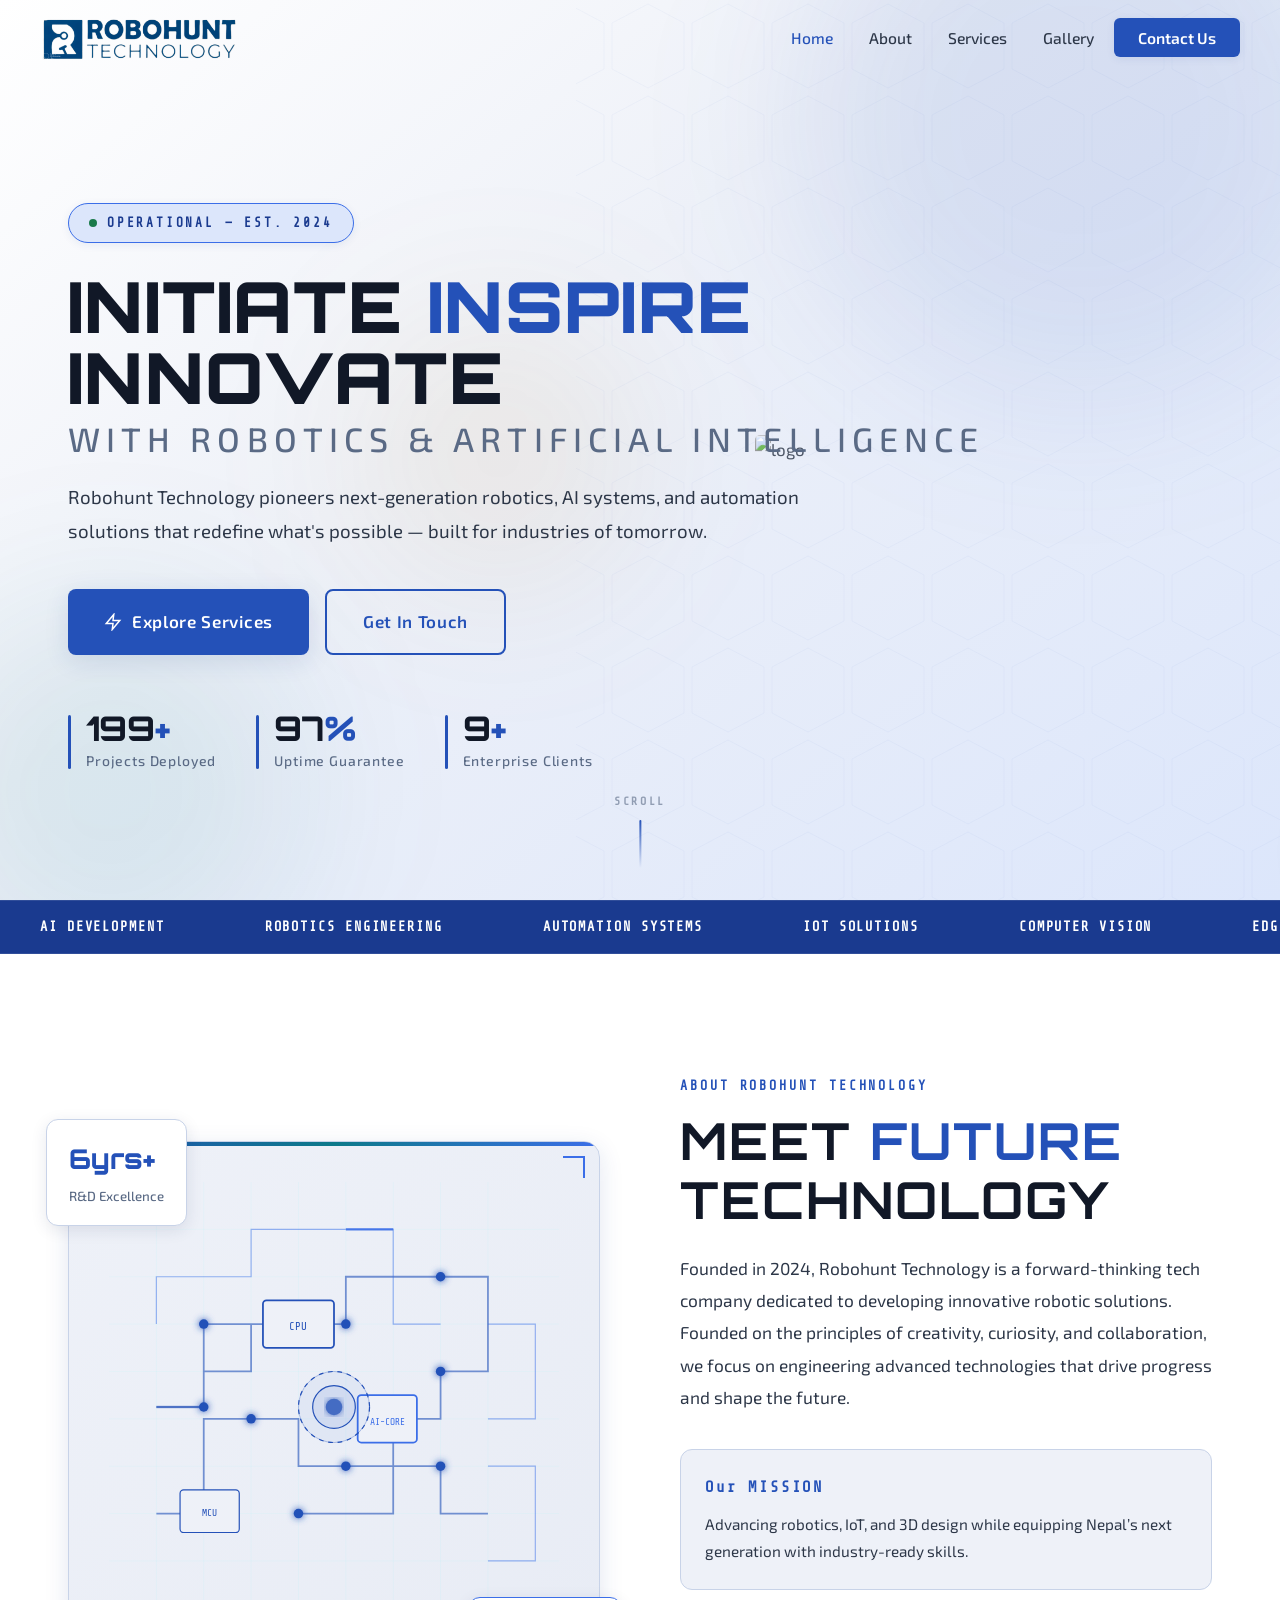
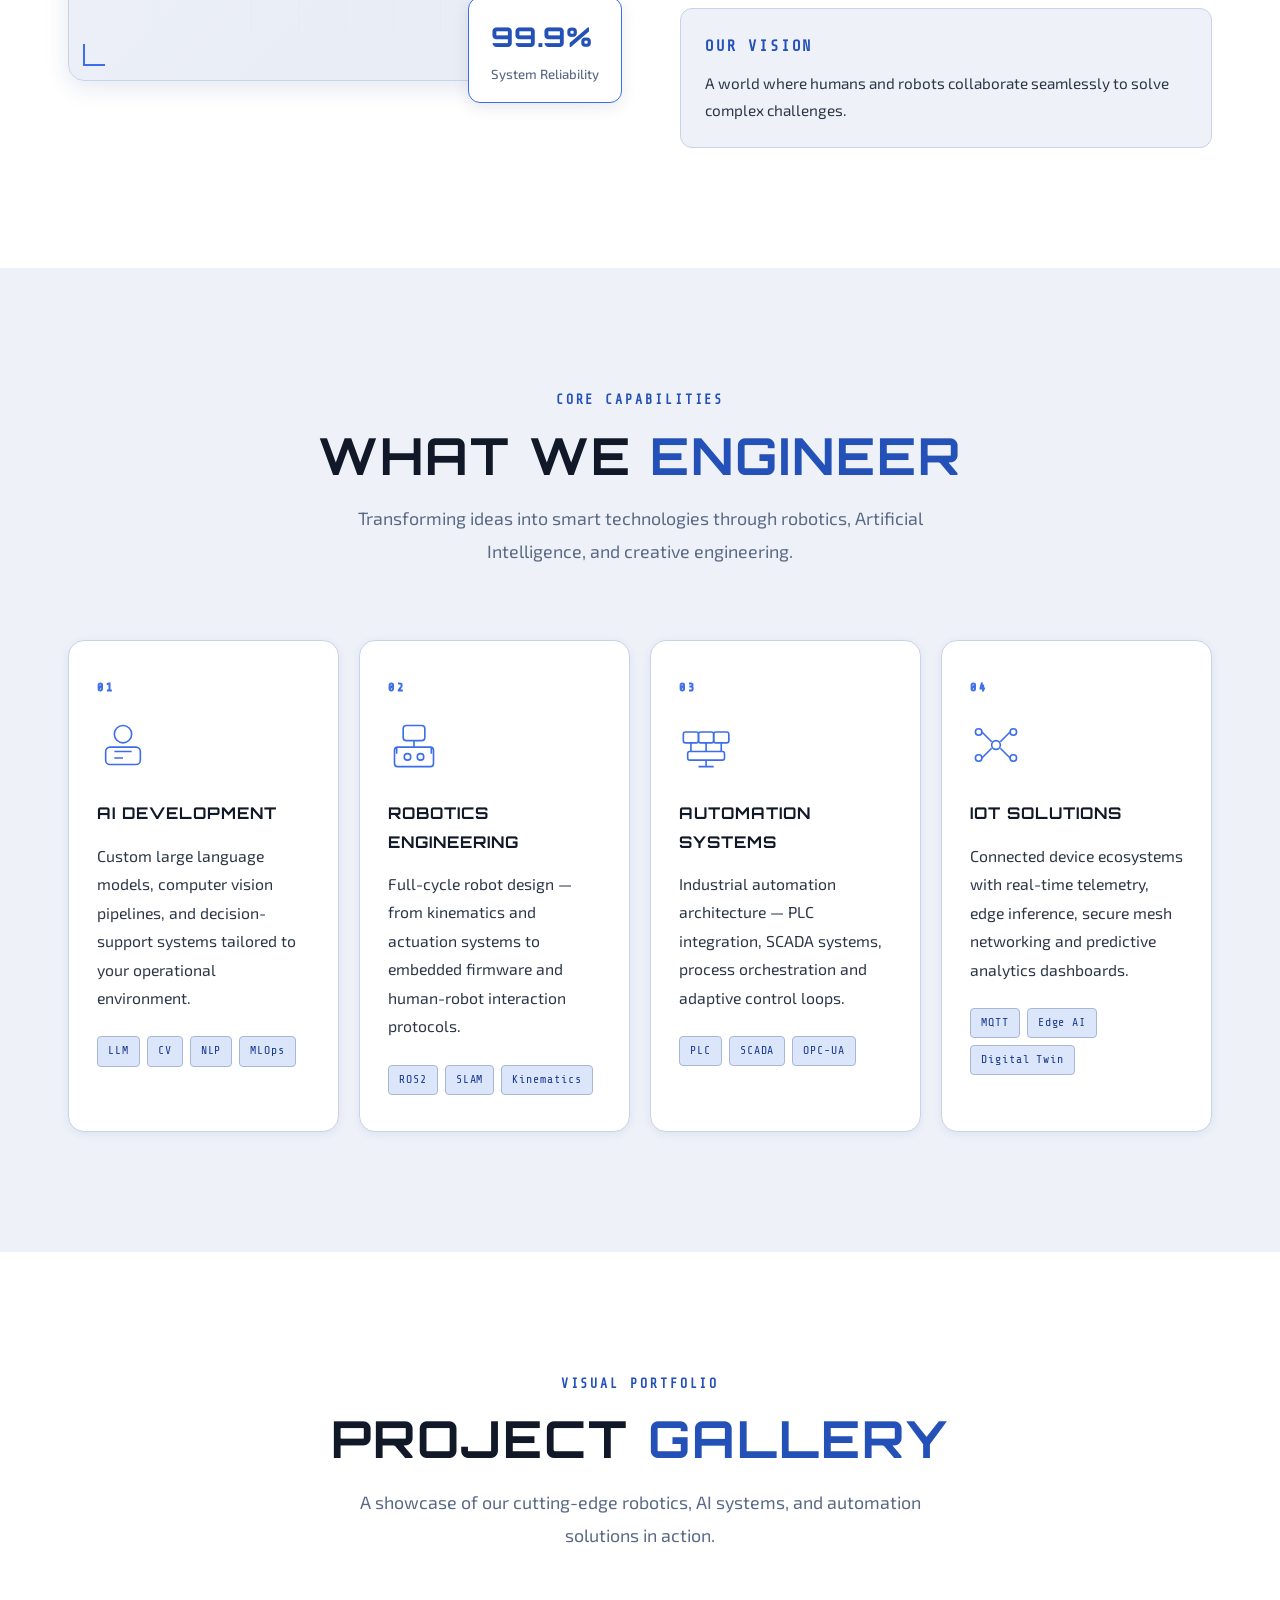
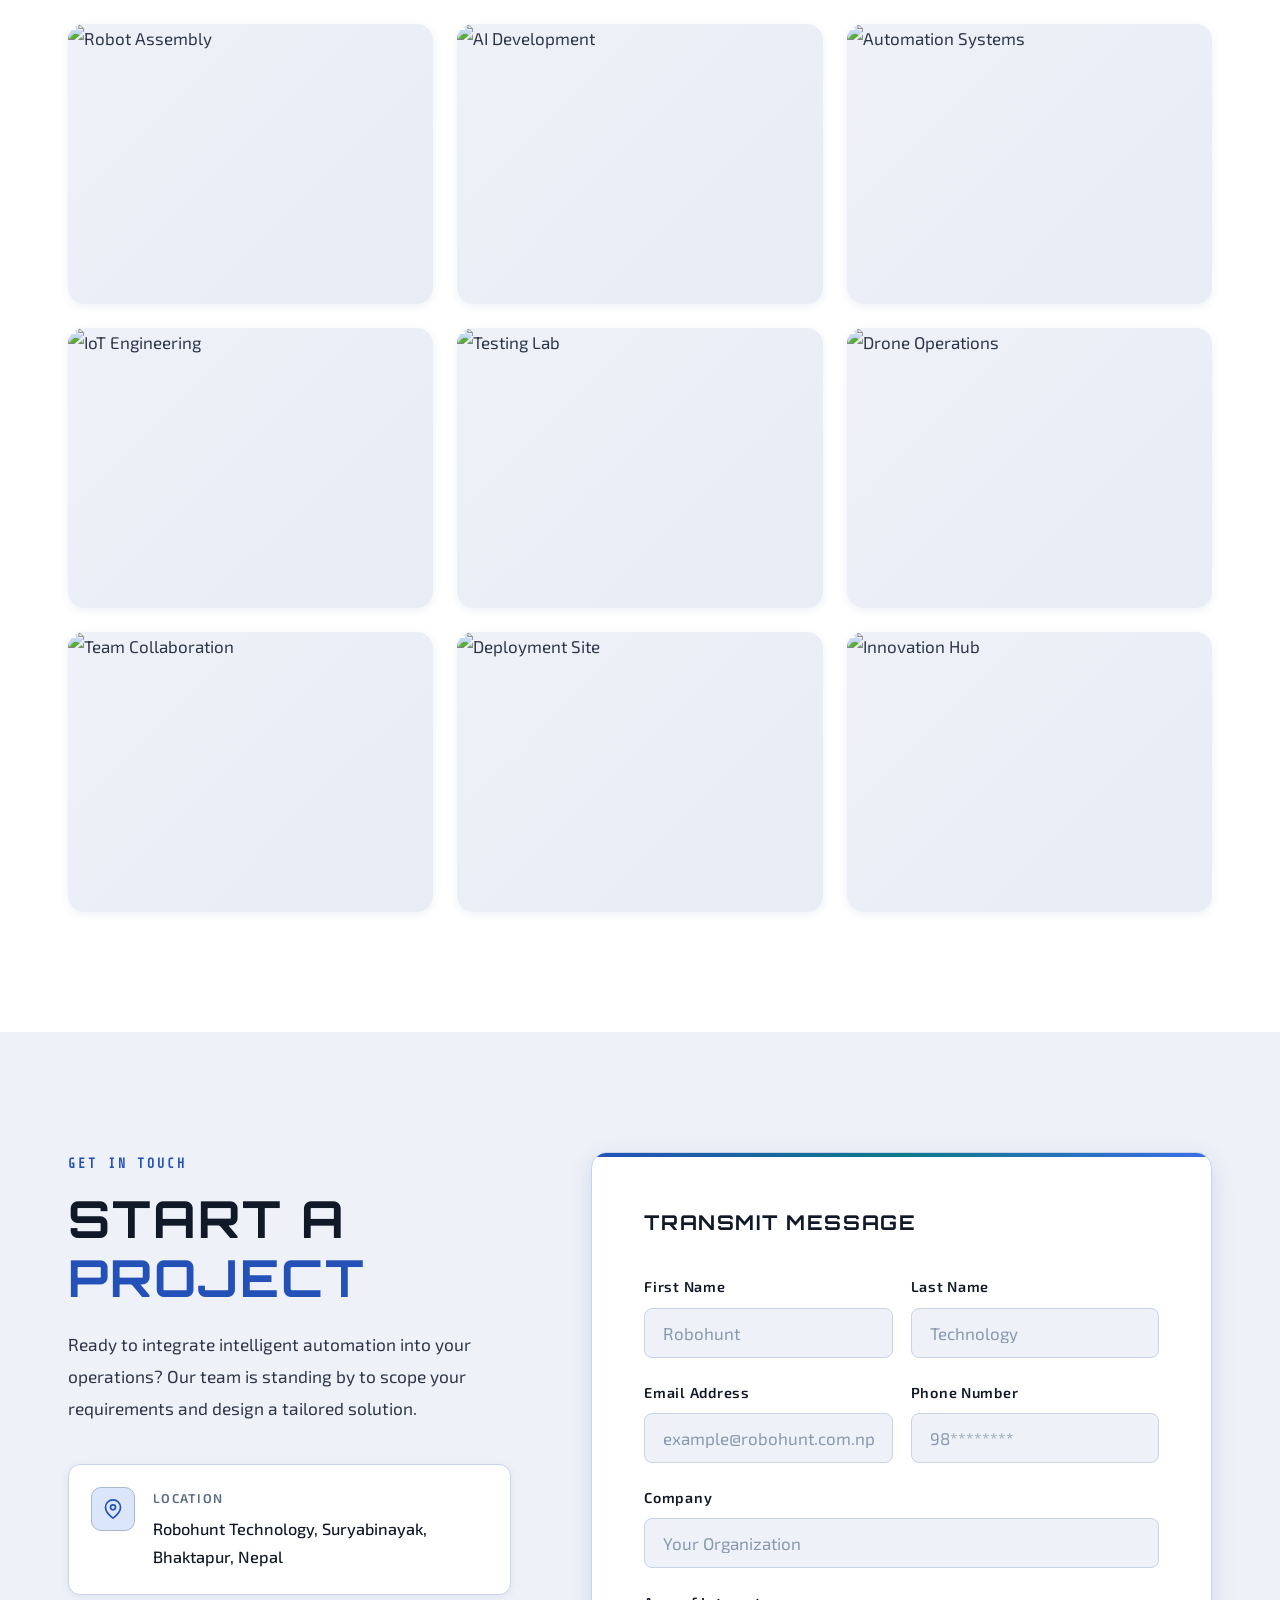
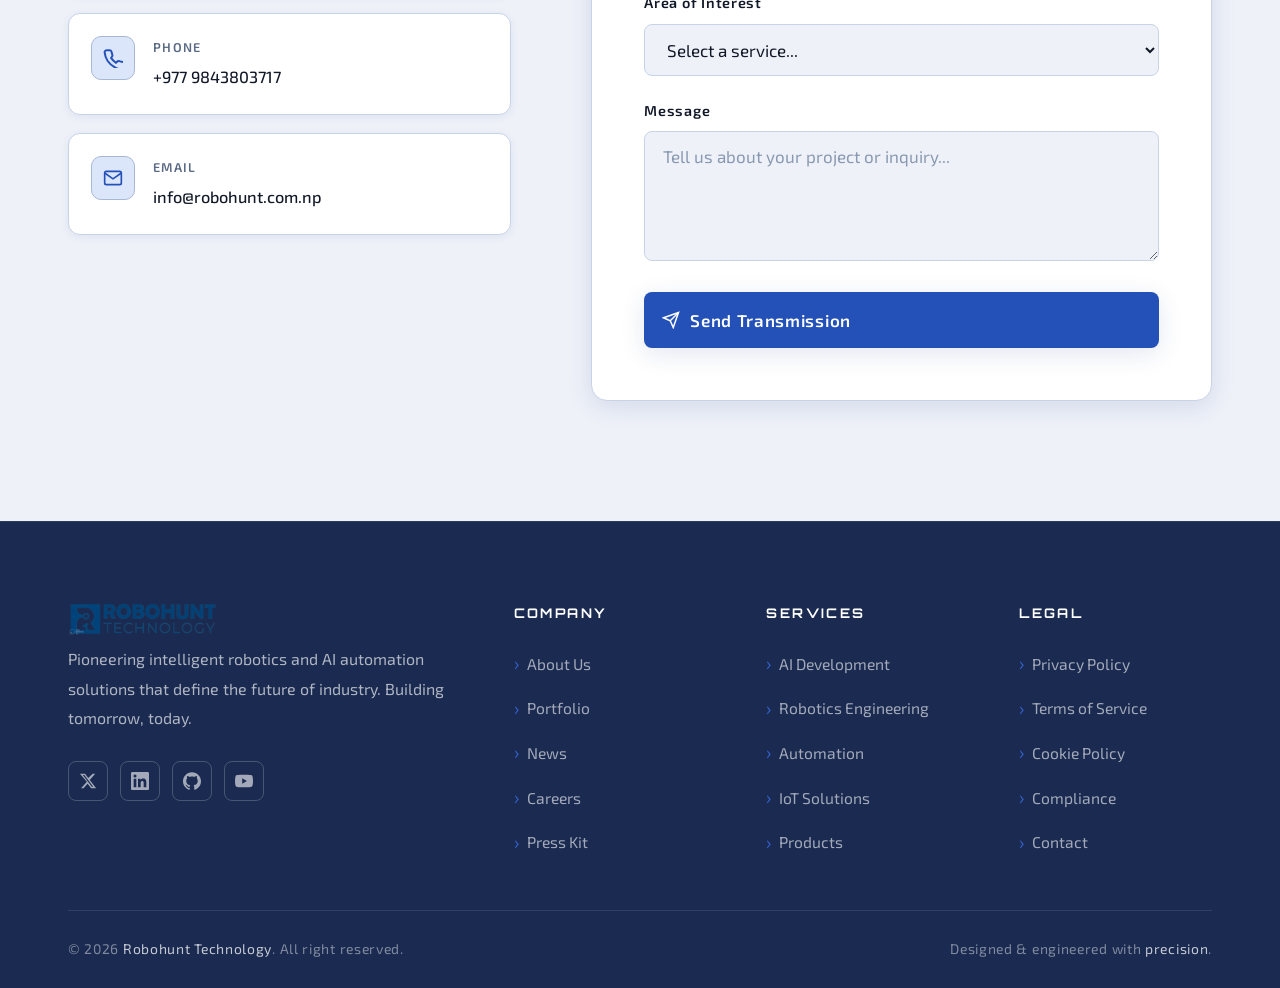
==== commit a65ef00a: "Feat: Removed heroimage" ====
--- a/index.html
+++ b/index.html
@@ -1133,7 +1133,7 @@
                 </div>
                 <div>
                   <div class="contact-item-label">Phone</div>
-                  <div class="contact-item-val">+977 987654321</div>
+                  <div class="contact-item-val">+977 9843803717</div>
                 </div>
               </div>
               <div class="contact-item reveal reveal-delay-4">
--- a/styles.css
+++ b/styles.css
@@ -1,26 +1,64 @@
 /* ============================================================
-   CSS VARIABLES & RESET
-============================================================ */
+   CSS VARIABLES — Light Mode, All-Ages Friendly
+   Warm whites, trustworthy navy blues, soft shadows,
+   generous font sizes, strong contrast, calm accents
+============================================================ */
+@import url('https://fonts.googleapis.com/css2?family=Orbitron:wght@400;600;700;900&family=Exo+2:wght@300;400;500;600;700&family=Share+Tech+Mono&display=swap');
+
 :root {
-  color-scheme: light;
-  --black: #f7f9fc;
-  --deep: #edf2f7;
-  --navy: #e6edf5;
-  --panel: #ffffff;
-  --border: #d7e0eb;
-  --cyan: #007b86;
-  --electric: #315fce;
-  --neon: #268543;
-  --amber: #a65300;
-  --magenta: #b83267;
-  --white: #172334;
-  --muted: #59677a;
-  --font-display: "Inter", sans-serif;
-  --font-body: "Inter", sans-serif;
-  --font-mono: "IBM Plex Mono", monospace;
-  --glow-cyan: 0 0 20px rgba(0, 123, 134, 0.12);
-}
-
+  /* Backgrounds */
+  --bg-page: #f5f7fc;
+  --bg-white: #ffffff;
+  --bg-soft: #eef1f8;
+  --bg-section: #e8ecf5;
+  --bg-panel: #ffffff;
+  --bg-footer: #1a2a50;
+  --bg-footer-dk: #111d3a;
+
+  /* Brand & Accent Colors */
+  --blue: #1a3a8f;
+  --blue-mid: #2451b8;
+  --blue-light: #3b6ee8;
+  --blue-pale: #dce6fb;
+  --teal: #0d7a8a;
+  --teal-pale: #d0eef2;
+  --gold: #c07a00;
+  --gold-pale: #fdf3dc;
+  --green: #1a7a4a;
+  --green-pale: #d4f0e0;
+  --orange: #c85000;
+  --orange-pale: #fde8d8;
+
+  /* Text */
+  --text-dark: #111827;
+  --text-body: #2d3748;
+  --text-muted: #5a6a85;
+  --text-light: #8898b0;
+  --text-white: #f0f5ff;
+
+  /* Borders & Dividers */
+  --border: #c8d3e8;
+  --border-dark: #a8b8d4;
+
+  /* Shadows */
+  --shadow-sm: 0 2px 8px rgba(26, 58, 143, 0.08);
+  --shadow-md: 0 6px 24px rgba(26, 58, 143, 0.12);
+  --shadow-lg: 0 16px 48px rgba(26, 58, 143, 0.16);
+  --shadow-card: 0 4px 16px rgba(26, 42, 80, 0.1);
+
+  /* Typography — larger for accessibility */
+  --font-display: 'Orbitron', sans-serif;
+  --font-body: 'Exo 2', sans-serif;
+  --font-mono: 'Share Tech Mono', monospace;
+  --font-size-base: 17px;
+
+  /* Glow for primary accent (softer) */
+  --glow-blue: 0 0 16px rgba(36, 81, 184, 0.2), 0 4px 24px rgba(36, 81, 184, 0.12);
+}
+
+/* ============================================================
+   RESET & BASE
+============================================================ */
 *,
 *::before,
 *::after {
@@ -28,118 +66,99 @@
   padding: 0;
   box-sizing: border-box;
 }
+
 html {
   scroll-behavior: smooth;
-  font-size: 16px;
-}
+  font-size: var(--font-size-base);
+}
+
 body {
-  background: var(--black);
-  color: var(--white);
+  background: var(--bg-page);
+  color: var(--text-body);
   font-family: var(--font-body);
   font-weight: 400;
-  line-height: 1.6;
+  line-height: 1.75;
   overflow-x: hidden;
-  cursor: none;
-}
-
-/* NOISE OVERLAY */
-body::before {
-  content: "";
-  position: fixed;
-  inset: 0;
-  background-image: url("data:image/svg+xml,%3Csvg viewBox='0 0 256 256' xmlns='http://www.w3.org/2000/svg'%3E%3Cfilter id='noise'%3E%3CfeTurbulence type='fractalNoise' baseFrequency='0.9' numOctaves='4' stitchTiles='stitch'/%3E%3C/filter%3E%3Crect width='100%25' height='100%25' filter='url(%23noise)' opacity='0.04'/%3E%3C/svg%3E");
-  opacity: 0.4;
-  pointer-events: none;
-  z-index: 1;
-}
-
-/* SCANLINES */
-body::after {
-  content: "";
-  position: fixed;
-  inset: 0;
-  background: repeating-linear-gradient(
-    0deg,
-    transparent,
-    transparent 2px,
-    rgba(0, 0, 0, 0.03) 2px,
-    rgba(0, 0, 0, 0.03) 4px
-  );
-  pointer-events: none;
-  z-index: 2;
-}
-
-/* ============================================================
-   CURSOR
-============================================================ */
-.cursor-dot {
-  width: 8px;
-  height: 8px;
-  background: var(--cyan);
+  /* cursor: none; */
+  /* Subtle warm texture */
+  background-image: radial-gradient(circle at 20% 20%, rgba(36, 81, 184, 0.04) 0%, transparent 60%),
+    radial-gradient(circle at 80% 80%, rgba(13, 122, 138, 0.04) 0%, transparent 60%);
+}
+
+/* ============================================================
+   CURSOR — Visible on light bg
+============================================================ */
+/* .cursor-dot {
+  width: 10px;
+  height: 10px;
+  background: var(--blue-mid);
   border-radius: 50%;
   position: fixed;
   top: 0;
   left: 0;
   pointer-events: none;
   z-index: 9999;
-  box-shadow: var(--glow-cyan);
-}
+  box-shadow: 0 0 8px rgba(36, 81, 184, 0.4);
+}
+
 .cursor-ring {
   width: 36px;
   height: 36px;
-  border: 1px solid rgba(0, 123, 134, 0.5);
+  border: 2px solid rgba(36, 81, 184, 0.35);
   border-radius: 50%;
   position: fixed;
   top: 0;
   left: 0;
   pointer-events: none;
   z-index: 9998;
-  transition:
-    width 0.2s,
-    height 0.2s,
-    border-color 0.2s;
-}
+  transition: width 0.2s, height 0.2s, border-color 0.2s, background 0.2s;
+}
+
 .cursor-ring.hovering {
-  width: 56px;
-  height: 56px;
-  border-color: var(--cyan);
-  background: rgba(0, 123, 134, 0.05);
-}
-
-/* ============================================================
-   GRID BACKGROUND
+  width: 54px;
+  height: 54px;
+  border-color: var(--blue-mid);
+  background: rgba(36, 81, 184, 0.06);
+} */
+
+/* ============================================================
+   GRID BACKGROUND — Very subtle on light
 ============================================================ */
 .grid-bg {
   position: fixed;
   inset: 0;
   background-image:
-    linear-gradient(rgba(0, 123, 134, 0.03) 1px, transparent 1px),
-    linear-gradient(90deg, rgba(0, 123, 134, 0.03) 1px, transparent 1px);
+    linear-gradient(rgba(26, 58, 143, 0.04) 1px, transparent 1px),
+    linear-gradient(90deg, rgba(26, 58, 143, 0.04) 1px, transparent 1px);
   background-size: 60px 60px;
   pointer-events: none;
   z-index: 0;
 }
 
 /* ============================================================
-   TYPOGRAPHY
+   TYPOGRAPHY — Larger, higher contrast, easier to read
 ============================================================ */
 .label {
   font-family: var(--font-mono);
-  font-size: 0.7rem;
-  letter-spacing: 0.25em;
+  font-size: 0.78rem;
+  letter-spacing: 0.22em;
   text-transform: uppercase;
-  color: var(--cyan);
-}
+  color: var(--blue-mid);
+  font-weight: 600;
+}
+
 .section-title {
   font-family: var(--font-display);
-  font-size: clamp(1.8rem, 4vw, 3rem);
+  font-size: clamp(2rem, 4vw, 3rem);
   font-weight: 700;
-  line-height: 1.1;
-  letter-spacing: 0.05em;
+  line-height: 1.15;
+  letter-spacing: 0.04em;
   text-transform: uppercase;
-}
+  color: var(--text-dark);
+}
+
 .section-title span {
-  color: var(--cyan);
+  color: var(--blue-mid);
 }
 
 /* ============================================================
@@ -148,10 +167,11 @@
 .container {
   max-width: 1200px;
   margin: 0 auto;
-  padding: 0 24px;
+  padding: 0 28px;
   position: relative;
   z-index: 10;
 }
+
 section {
   position: relative;
   overflow: hidden;
@@ -166,257 +186,293 @@
   left: 0;
   right: 0;
   z-index: 1000;
-  padding: 0 24px;
+  padding: 0 28px;
   transition: all 0.3s ease;
 }
+
 nav.scrolled {
-  background: rgba(247, 249, 252, 0.92);
+  background: rgba(255, 255, 255, 0.96);
   backdrop-filter: blur(20px);
   border-bottom: 1px solid var(--border);
-}
+  box-shadow: var(--shadow-sm);
+}
+
 .nav-inner {
   max-width: 1200px;
   margin: 0 auto;
   display: flex;
   align-items: center;
   justify-content: space-between;
-  height: 72px;
-}
+  height: 76px;
+}
+
 .logo {
   display: flex;
   align-items: center;
   gap: 12px;
   text-decoration: none;
 }
+
 .logo-icon {
-  width: 40px;
-  height: 40px;
-}
+  width: 42px;
+  height: 42px;
+}
+
 .logo-icon svg {
   width: 100%;
   height: 100%;
 }
+
 .logo-text {
   font-family: var(--font-display);
-  font-size: 1.1rem;
+  font-size: 1.15rem;
   font-weight: 700;
   letter-spacing: 0.08em;
-  color: var(--white);
+  color: var(--text-dark);
   text-transform: uppercase;
 }
+
 .logo-text span {
-  color: var(--cyan);
-}
+  color: var(--blue-mid);
+}
+
 .nav-links {
   display: flex;
   align-items: center;
-  gap: 8px;
+  gap: 4px;
   list-style: none;
 }
+
 .nav-links a {
-  font-family: var(--font-mono);
-  font-size: 0.75rem;
-  letter-spacing: 0.15em;
-  text-transform: uppercase;
-  color: var(--muted);
+  font-family: var(--font-body);
+  font-size: 0.92rem;
+  font-weight: 500;
+  color: var(--text-body);
   text-decoration: none;
-  padding: 8px 14px;
-  border-radius: 2px;
-  transition: color 0.2s;
+  padding: 8px 16px;
+  border-radius: 6px;
+  transition: color 0.2s, background 0.2s;
   position: relative;
 }
+
+.nav-links a:hover {
+  color: var(--blue-mid);
+  background: var(--blue-pale);
+}
+
 .nav-links a::after {
-  content: "";
+  content: '';
   position: absolute;
-  bottom: 4px;
+  bottom: 5px;
   left: 50%;
   right: 50%;
-  height: 1px;
-  background: var(--cyan);
-  transition:
-    left 0.2s,
-    right 0.2s;
-}
-.nav-links a:hover {
-  color: var(--white);
-}
+  height: 2px;
+  background: var(--blue-mid);
+  border-radius: 2px;
+  transition: left 0.25s, right 0.25s;
+}
+
 .nav-links a:hover::after {
-  left: 14px;
-  right: 14px;
-}
+  left: 16px;
+  right: 16px;
+}
+
 .nav-cta {
-  color: var(--cyan) !important;
-  border: 1px solid var(--cyan) !important;
-  padding: 8px 20px !important;
-  transition:
-    background 0.2s,
-    box-shadow 0.2s !important;
-}
+  color: var(--bg-white) !important;
+  background: var(--blue-mid) !important;
+  border: none !important;
+  padding: 10px 24px !important;
+  border-radius: 6px !important;
+  font-weight: 600 !important;
+  box-shadow: var(--shadow-sm) !important;
+  transition: background 0.2s, box-shadow 0.2s, transform 0.2s !important;
+}
+
 .nav-cta:hover {
-  background: rgba(0, 123, 134, 0.1) !important;
-  box-shadow: var(--glow-cyan) !important;
-}
+  background: var(--blue) !important;
+  box-shadow: var(--shadow-md) !important;
+  transform: translateY(-1px) !important;
+}
+
 .nav-cta::after {
   display: none !important;
 }
+
 .hamburger {
   display: none;
   flex-direction: column;
   gap: 5px;
   background: none;
   border: none;
-  cursor: none;
+  /* cursor: none; */
   padding: 8px;
 }
+
 .hamburger span {
   display: block;
-  width: 24px;
-  height: 1px;
-  background: var(--cyan);
-  transition:
-    transform 0.3s,
-    opacity 0.3s;
-}
+  width: 26px;
+  height: 2px;
+  background: var(--blue);
+  border-radius: 2px;
+  transition: transform 0.3s, opacity 0.3s;
+}
+
 .hamburger.open span:nth-child(1) {
-  transform: rotate(45deg) translate(4px, 4px);
-}
+  transform: rotate(45deg) translate(5px, 5px);
+}
+
 .hamburger.open span:nth-child(2) {
   opacity: 0;
 }
+
 .hamburger.open span:nth-child(3) {
-  transform: rotate(-45deg) translate(4px, -4px);
+  transform: rotate(-45deg) translate(5px, -5px);
 }
 
 /* MOBILE NAV */
 .mobile-nav {
   display: none;
   position: fixed;
-  top: 72px;
+  top: 76px;
   left: 0;
   right: 0;
   bottom: 0;
-  background: rgba(247, 249, 252, 0.97);
+  background: rgba(255, 255, 255, 0.98);
   backdrop-filter: blur(20px);
   z-index: 999;
   flex-direction: column;
   align-items: center;
   justify-content: center;
-  gap: 32px;
-}
+  gap: 28px;
+  border-top: 2px solid var(--blue-pale);
+}
+
 .mobile-nav.open {
   display: flex;
 }
+
 .mobile-nav a {
   font-family: var(--font-display);
   font-size: 1.4rem;
   font-weight: 600;
-  letter-spacing: 0.1em;
+  letter-spacing: 0.08em;
   text-transform: uppercase;
-  color: var(--muted);
+  color: var(--text-body);
   text-decoration: none;
   transition: color 0.2s;
 }
+
 .mobile-nav a:hover {
-  color: var(--cyan);
-}
-
-/* ============================================================
-   BUTTONS
+  color: var(--blue-mid);
+}
+
+/* ============================================================
+   BUTTONS — Bigger padding, rounded, high contrast
 ============================================================ */
 .btn {
   display: inline-flex;
   align-items: center;
   gap: 10px;
-  font-family: var(--font-mono);
-  font-size: 0.78rem;
-  letter-spacing: 0.2em;
-  text-transform: uppercase;
+  font-family: var(--font-body);
+  font-size: 1rem;
+  font-weight: 600;
+  letter-spacing: 0.04em;
   text-decoration: none;
-  padding: 14px 32px;
-  border-radius: 2px;
+  padding: 16px 36px;
+  border-radius: 8px;
   transition: all 0.25s ease;
-  cursor: none;
+  /* cursor: none; */
   border: none;
 }
+
 .btn-primary {
-  background: var(--cyan);
+  background: var(--blue-mid);
   color: #ffffff;
-  font-weight: 700;
-  box-shadow: 0 4px 14px rgba(0, 123, 134, 0.18);
-}
+  box-shadow: var(--shadow-md);
+}
+
 .btn-primary:hover {
-  background: #006a74;
-  box-shadow: 0 6px 18px rgba(0, 123, 134, 0.24);
+  background: var(--blue);
+  box-shadow: var(--shadow-lg);
   transform: translateY(-2px);
 }
+
 .btn-outline {
   background: transparent;
-  color: var(--cyan);
-  border: 1px solid var(--cyan);
-}
+  color: var(--blue-mid);
+  border: 2px solid var(--blue-mid);
+}
+
 .btn-outline:hover {
-  background: rgba(0, 123, 134, 0.08);
-  box-shadow: var(--glow-cyan);
+  background: var(--blue-pale);
+  box-shadow: var(--glow-blue);
   transform: translateY(-2px);
 }
+
 .btn svg {
-  width: 16px;
-  height: 16px;
-}
-
-/* ============================================================
-   HERO
+  width: 18px;
+  height: 18px;
+}
+
+/* ============================================================
+   HERO SECTION
 ============================================================ */
 #home {
   min-height: 100vh;
   display: flex;
   align-items: center;
-  padding-top: 72px;
+  padding-top: 76px;
   position: relative;
-}
+  background: linear-gradient(140deg, #ffffff 0%, #eef1f8 40%, #dce6fb 100%);
+}
+
+/* Decorative background blobs */
 .hero-bg {
   position: absolute;
   inset: 0;
   overflow: hidden;
 }
+
 .hero-orb {
   position: absolute;
   border-radius: 50%;
   filter: blur(80px);
-  opacity: 0.15;
-}
+}
+
 .hero-orb-1 {
-  width: 600px;
-  height: 600px;
-  background: var(--electric);
-  top: -200px;
-  right: -100px;
-  animation: drift 12s ease-in-out infinite alternate;
-}
+  width: 560px;
+  height: 560px;
+  background: rgba(36, 81, 184, 0.1);
+  top: -160px;
+  right: -80px;
+  animation: drift 14s ease-in-out infinite alternate;
+}
+
 .hero-orb-2 {
-  width: 400px;
-  height: 400px;
-  background: var(--cyan);
-  bottom: -100px;
-  left: -100px;
-  animation: drift 15s ease-in-out infinite alternate-reverse;
-}
+  width: 380px;
+  height: 380px;
+  background: rgba(13, 122, 138, 0.09);
+  bottom: -80px;
+  left: -80px;
+  animation: drift 17s ease-in-out infinite alternate-reverse;
+}
+
 .hero-orb-3 {
-  width: 300px;
-  height: 300px;
-  background: var(--magenta);
-  top: 40%;
-  left: 30%;
-  animation: drift 18s ease-in-out infinite alternate;
-  opacity: 0.07;
+  width: 280px;
+  height: 280px;
+  background: rgba(192, 122, 0, 0.07);
+  top: 35%;
+  left: 28%;
+  animation: drift 20s ease-in-out infinite alternate;
 }
 
 @keyframes drift {
   from {
     transform: translate(0, 0) scale(1);
   }
+
   to {
-    transform: translate(40px, 30px) scale(1.1);
+    transform: translate(36px, 28px) scale(1.08);
   }
 }
 
@@ -427,135 +483,171 @@
   bottom: 0;
   width: 55%;
   overflow: hidden;
-  opacity: 0.06;
-}
+  opacity: 0.07;
+}
+
 .hero-hex-grid svg {
   width: 100%;
   height: 100%;
 }
+
 .hero-robot {
   position: absolute;
   right: 5%;
   top: 50%;
   transform: translateY(-50%);
-  width: clamp(280px, 38vw, 520px);
-  opacity: 0.9;
+  width: clamp(260px, 36vw, 500px);
+  opacity: 0.82;
   animation: float 6s ease-in-out infinite;
+  filter: drop-shadow(0 20px 48px rgba(26, 58, 143, 0.2));
+}
+
+.hero-robot img {
+  border-radius: 5px;
 }
 
 @keyframes float {
+
   0%,
   100% {
     transform: translateY(-50%) translateY(0);
   }
+
   50% {
-    transform: translateY(-50%) translateY(-18px);
+    transform: translateY(-50%) translateY(-16px);
   }
 }
 
 .hero-content {
   padding: 80px 0;
-  max-width: 650px;
+  min-width: 1200px;
   position: relative;
   z-index: 10;
-}
+  /* background-color: red; */
+  /* background-color: red; */
+}
+
 .hero-badge {
   display: inline-flex;
   align-items: center;
-  gap: 8px;
-  background: rgba(0, 123, 134, 0.08);
-  border: 1px solid rgba(0, 123, 134, 0.25);
-  border-radius: 2px;
-  padding: 6px 16px;
+  gap: 10px;
+  background: var(--blue-pale);
+  border: 1.5px solid var(--blue-light);
+  border-radius: 50px;
+  padding: 8px 20px;
   margin-bottom: 28px;
-}
+  box-shadow: var(--shadow-sm);
+}
+
 .hero-badge-dot {
-  width: 6px;
-  height: 6px;
+  width: 8px;
+  height: 8px;
   border-radius: 50%;
-  background: var(--neon);
-  animation: pulse 2s infinite;
+  background: var(--green);
+  animation: pulse 2.2s infinite;
+  flex-shrink: 0;
 }
 
 @keyframes pulse {
+
   0%,
   100% {
     opacity: 1;
-    box-shadow: 0 0 0 0 rgba(57, 255, 20, 0.4);
-  }
+    box-shadow: 0 0 0 0 rgba(26, 122, 74, 0.4);
+  }
+
   50% {
-    opacity: 0.7;
-    box-shadow: 0 0 0 6px rgba(57, 255, 20, 0);
-  }
+    opacity: 0.75;
+    box-shadow: 0 0 0 6px rgba(26, 122, 74, 0);
+  }
+}
+
+.hero-badge .label {
+  color: var(--blue);
+  font-size: 0.75rem;
 }
 
 .hero-title {
   font-family: var(--font-display);
-  font-size: clamp(2.2rem, 5.5vw, 4.2rem);
+  font-size: clamp(2.4rem, 5.5vw, 4.2rem);
   font-weight: 900;
-  line-height: 1;
-  letter-spacing: 0.03em;
+  line-height: 1.0;
+  letter-spacing: 0.02em;
   text-transform: uppercase;
+  color: var(--text-dark);
   margin-bottom: 24px;
 }
+
 .hero-title .line2 {
-  color: var(--cyan);
-}
+  color: var(--blue-mid);
+}
+
 .hero-title .line3 {
-  color: var(--muted);
+  color: var(--text-muted);
+  font-weight: 500;
+  font-size: 0.48em;
+  letter-spacing: 0.18em;
+  display: block;
+  margin-top: 10px;
+  font-family: var(--font-body);
+  text-transform: uppercase;
+}
+
+.hero-desc {
+  color: var(--text-body);
+  font-size: 1.1rem;
   font-weight: 400;
-  font-size: 0.55em;
-  letter-spacing: 0.2em;
-  display: block;
-  margin-top: 8px;
-}
-.hero-desc {
-  color: var(--muted);
-  font-size: 1.05rem;
-  font-weight: 300;
-  max-width: 520px;
+  max-width: 800px;
   margin-bottom: 40px;
-  line-height: 1.8;
-}
+  line-height: 1.85;
+}
+
 .hero-actions {
   display: flex;
   gap: 16px;
   flex-wrap: wrap;
-  margin-bottom: 60px;
-}
+  margin-bottom: 56px;
+}
+
 .hero-stats {
   display: flex;
   gap: 40px;
   flex-wrap: wrap;
 }
+
 .stat {
   position: relative;
-  padding-left: 16px;
-}
+  padding-left: 18px;
+}
+
 .stat::before {
-  content: "";
+  content: '';
   position: absolute;
   left: 0;
   top: 4px;
   bottom: 4px;
-  width: 2px;
-  background: var(--cyan);
-}
+  width: 3px;
+  background: var(--blue-mid);
+  border-radius: 2px;
+}
+
 .stat-num {
   font-family: var(--font-display);
-  font-size: 1.8rem;
-  font-weight: 700;
-  color: var(--white);
+  font-size: 2rem;
+  font-weight: 800;
+  color: var(--text-dark);
   line-height: 1;
 }
+
 .stat-num span {
-  color: var(--cyan);
-}
+  color: var(--blue-mid);
+}
+
 .stat-label {
-  font-family: var(--font-mono);
-  font-size: 0.65rem;
-  letter-spacing: 0.15em;
-  color: var(--muted);
+  font-size: 0.82rem;
+  font-weight: 500;
+  letter-spacing: 0.06em;
+  color: var(--text-muted);
   margin-top: 4px;
 }
 
@@ -570,14 +662,19 @@
   gap: 8px;
   z-index: 10;
 }
+
 .scroll-indicator .label {
-  opacity: 0.5;
-}
+  opacity: 0.6;
+  color: var(--text-muted);
+  font-size: 0.68rem;
+}
+
 .scroll-line {
-  width: 1px;
+  width: 2px;
   height: 48px;
-  background: linear-gradient(to bottom, var(--cyan), transparent);
-  animation: scrollPulse 2s ease-in-out infinite;
+  background: linear-gradient(to bottom, var(--blue-mid), transparent);
+  border-radius: 2px;
+  animation: scrollPulse 2.2s ease-in-out infinite;
 }
 
 @keyframes scrollPulse {
@@ -586,11 +683,13 @@
     transform-origin: top;
     opacity: 1;
   }
+
   50% {
     transform: scaleY(1);
     transform-origin: top;
     opacity: 1;
   }
+
   100% {
     transform: scaleY(1);
     transform-origin: bottom;
@@ -599,336 +698,400 @@
 }
 
 /* ============================================================
-   TICKER
+   TICKER BAR
 ============================================================ */
 .ticker {
-  background: rgba(0, 123, 134, 0.05);
-  border-top: 1px solid var(--border);
-  border-bottom: 1px solid var(--border);
-  padding: 12px 0;
+  background: var(--blue);
+  border-top: 1px solid rgba(255, 255, 255, 0.1);
+  border-bottom: 1px solid rgba(255, 255, 255, 0.1);
+  padding: 14px 0;
   overflow: hidden;
   position: relative;
   z-index: 10;
 }
+
 .ticker-track {
   display: flex;
-  animation: tickerScroll 30s linear infinite;
+  animation: tickerScroll 32s linear infinite;
   width: max-content;
 }
+
 .ticker-item {
   display: flex;
   align-items: center;
   gap: 20px;
   padding: 0 40px;
   font-family: var(--font-mono);
-  font-size: 0.72rem;
-  letter-spacing: 0.15em;
+  font-size: 0.8rem;
+  letter-spacing: 0.14em;
   text-transform: uppercase;
-  color: var(--muted);
+  color: rgba(255, 255, 255, 0.8);
   white-space: nowrap;
 }
+
 .ticker-item span {
-  color: var(--cyan);
+  color: #ffffff;
+  font-weight: 600;
+}
+
+.ticker-sep {
+  color: rgba(255, 255, 255, 0.3);
 }
 
 @keyframes tickerScroll {
   from {
     transform: translateX(0);
   }
+
   to {
     transform: translateX(-50%);
   }
 }
 
 /* ============================================================
-   ABOUT
+   SECTION SHARED STYLES
+============================================================ */
+.section-header {
+  text-align: center;
+  margin-bottom: 72px;
+}
+
+.section-header .label {
+  display: block;
+  margin-bottom: 14px;
+}
+
+.section-header p {
+  color: var(--text-muted);
+  max-width: 600px;
+  margin: 18px auto 0;
+  font-size: 1.05rem;
+  line-height: 1.85;
+}
+
+/* ============================================================
+   ABOUT SECTION
 ============================================================ */
 #about {
   padding: 120px 0;
-  background: linear-gradient(
-    180deg,
-    transparent,
-    rgba(230, 237, 245, 0.7) 30%,
-    rgba(230, 237, 245, 0.7) 70%,
-    transparent
-  );
-}
+  background: var(--bg-white);
+}
+
 .about-grid {
   display: grid;
   grid-template-columns: 1fr 1fr;
   gap: 80px;
   align-items: center;
 }
+
 .about-visual {
   position: relative;
 }
+
 .about-card-main {
-  background: var(--panel);
-  border: 1px solid var(--border);
-  border-radius: 4px;
+  background: linear-gradient(135deg, var(--bg-soft), var(--bg-section));
+  border: 1.5px solid var(--border);
+  border-radius: 16px;
   padding: 40px;
   position: relative;
   overflow: hidden;
-}
+  box-shadow: var(--shadow-md);
+}
+
 .about-card-main::before {
-  content: "";
+  content: '';
   position: absolute;
   top: 0;
   left: 0;
   right: 0;
-  height: 2px;
-  background: linear-gradient(
-    90deg,
-    transparent,
-    var(--cyan),
-    var(--electric),
-    transparent
-  );
-}
+  height: 4px;
+  background: linear-gradient(90deg, var(--blue-mid), var(--teal), var(--blue-light));
+  border-radius: 16px 16px 0 0;
+}
+
 .about-corner {
   position: absolute;
-  width: 20px;
-  height: 20px;
-  border-color: var(--cyan);
+  width: 22px;
+  height: 22px;
+  border-color: var(--blue-light);
   border-style: solid;
 }
+
 .about-corner.tl {
-  top: 12px;
-  left: 12px;
+  top: 14px;
+  left: 14px;
   border-width: 2px 0 0 2px;
 }
+
 .about-corner.tr {
-  top: 12px;
-  right: 12px;
+  top: 14px;
+  right: 14px;
   border-width: 2px 2px 0 0;
 }
+
 .about-corner.bl {
-  bottom: 12px;
-  left: 12px;
+  bottom: 14px;
+  left: 14px;
   border-width: 0 0 2px 2px;
 }
+
 .about-corner.br {
-  bottom: 12px;
-  right: 12px;
+  bottom: 14px;
+  right: 14px;
   border-width: 0 2px 2px 0;
 }
+
 .circuit-display {
   width: 100%;
   aspect-ratio: 1;
 }
+
 .circuit-display svg {
   width: 100%;
   height: 100%;
 }
+
 .floating-stat-card {
   position: absolute;
-  background: rgba(255, 255, 255, 0.96);
-  border: 1px solid var(--border);
-  border-radius: 4px;
-  padding: 16px 20px;
-  backdrop-filter: blur(10px);
-}
+  background: var(--bg-white);
+  border: 1.5px solid var(--border);
+  border-radius: 12px;
+  padding: 16px 22px;
+  box-shadow: var(--shadow-card);
+}
+
 .floating-stat-card.card-1 {
-  bottom: -20px;
-  right: -20px;
-  border-color: rgba(0, 123, 134, 0.3);
-}
+  bottom: -22px;
+  right: -22px;
+  border-color: var(--blue-light);
+}
+
 .floating-stat-card.card-2 {
-  top: -20px;
-  left: -20px;
-}
+  top: -22px;
+  left: -22px;
+}
+
 .floating-stat-card .num {
   font-family: var(--font-display);
-  font-size: 1.5rem;
-  font-weight: 700;
-  color: var(--cyan);
-}
+  font-size: 1.6rem;
+  font-weight: 800;
+  color: var(--blue-mid);
+}
+
 .floating-stat-card .lbl {
-  font-family: var(--font-mono);
-  font-size: 0.65rem;
-  letter-spacing: 0.1em;
-  color: var(--muted);
-}
+  font-size: 0.78rem;
+  font-weight: 500;
+  color: var(--text-muted);
+  margin-top: 2px;
+}
+
 .about-text .label {
-  margin-bottom: 16px;
+  margin-bottom: 14px;
   display: block;
 }
+
 .about-text .section-title {
   margin-bottom: 24px;
 }
+
 .about-text p {
-  color: var(--muted);
+  color: var(--text-body);
   margin-bottom: 20px;
-  font-weight: 300;
+  font-size: 1.02rem;
   line-height: 1.85;
 }
+
 .mission-vision {
   display: grid;
-  grid-template-columns: 1fr 1fr;
-  gap: 16px;
-  margin-top: 32px;
-}
+  grid-template-columns: 1f;
+  gap: 18px;
+  margin-top: 36px;
+}
+
 .mv-card {
-  background: var(--panel);
-  border: 1px solid var(--border);
-  border-radius: 4px;
-  padding: 20px;
-  transition: border-color 0.3s;
-}
+  background: var(--bg-soft);
+  border: 1.5px solid var(--border);
+  border-radius: 12px;
+  padding: 24px;
+  transition: border-color 0.3s, box-shadow 0.3s;
+}
+
 .mv-card:hover {
-  border-color: rgba(0, 123, 134, 0.4);
-}
+  border-color: var(--blue-light);
+  box-shadow: var(--shadow-card);
+}
+
 .mv-card-icon {
-  font-family: var(--font-display);
-  font-size: 0.6rem;
-  letter-spacing: 0.2em;
-  color: var(--cyan);
+  font-family: var(--font-mono);
+  font-size: 0.68rem;
+  letter-spacing: 0.18em;
+  color: var(--blue-mid);
   margin-bottom: 10px;
-}
+  font-weight: 600;
+}
+
 .mv-card h4 {
   font-family: var(--font-display);
-  font-size: 0.85rem;
+  font-size: 0.92rem;
+  font-weight: 700;
+  letter-spacing: 0.06em;
+  color: var(--text-dark);
+  margin-bottom: 10px;
+}
+
+.mv-card p {
+  font-size: 0.9rem;
+  color: var(--text-body);
+  line-height: 1.75;
+  margin: 0;
+}
+
+.mv-card-sub {
+  font-family: var(--font-mono);
+  font-size: 0.92rem;
+  letter-spacing: 0.18em;
+  color: var(--blue-mid);
+  margin-bottom: 10px;
   font-weight: 600;
-  letter-spacing: 0.1em;
-  margin-bottom: 8px;
-}
-.mv-card p {
-  font-size: 0.85rem;
-  color: var(--muted);
-  margin: 0;
-}
-
-/* ============================================================
-   SERVICES
+}
+
+/* ============================================================
+   SERVICES SECTION
 ============================================================ */
 #services {
   padding: 120px 0;
-}
-.section-header {
-  text-align: center;
-  margin-bottom: 72px;
-}
-.section-header .label {
-  display: block;
-  margin-bottom: 16px;
-}
-.section-header p {
-  color: var(--muted);
-  max-width: 580px;
-  margin: 20px auto 0;
-  font-weight: 300;
-  line-height: 1.8;
-}
+  background: var(--bg-soft);
+}
+
 .services-grid {
   display: grid;
   grid-template-columns: repeat(4, 1fr);
-  gap: 2px;
-}
+  gap: 20px;
+}
+
 .service-card {
-  background: var(--panel);
-  border: 1px solid var(--border);
+  background: var(--bg-white);
+  border: 1.5px solid var(--border);
+  border-radius: 16px;
   padding: 36px 28px;
   position: relative;
   overflow: hidden;
   transition: all 0.35s ease;
-  cursor: none;
-}
-.service-card::after {
-  content: "";
+  /* cursor: none; */
+  box-shadow: var(--shadow-sm);
+}
+
+.service-card:hover {
+  border-color: var(--blue-light);
+  box-shadow: var(--shadow-md);
+  transform: translateY(-5px);
+}
+
+.service-card:hover .service-icon {
+  color: var(--blue-mid);
+  transform: scale(1.1);
+}
+
+/* Top color bar per card */
+.service-card::before {
+  content: '';
   position: absolute;
-  inset: 0;
-  background: linear-gradient(135deg, rgba(0, 123, 134, 0.04), transparent 60%);
+  top: 0;
+  left: 0;
+  right: 0;
+  height: 4px;
+  background: linear-gradient(90deg, var(--blue-mid), var(--blue-light));
+  border-radius: 16px 16px 0 0;
   opacity: 0;
-  transition: opacity 0.35s;
-}
-.service-card:hover {
-  border-color: rgba(0, 123, 134, 0.4);
-  transform: translateY(-4px);
-}
-.service-card:hover::after {
+  transition: opacity 0.3s;
+}
+
+.service-card:hover::before {
   opacity: 1;
 }
-.service-card:hover .service-icon {
-  color: var(--cyan);
-  transform: scale(1.1);
-}
+
 .service-num {
   font-family: var(--font-mono);
-  font-size: 0.65rem;
-  letter-spacing: 0.2em;
-  color: rgba(0, 123, 134, 0.3);
+  font-size: 0.72rem;
+  letter-spacing: 0.18em;
+  color: var(--blue-pale);
+  -webkit-text-stroke: 1px var(--blue-light);
   margin-bottom: 20px;
 }
+
 .service-icon {
-  width: 48px;
-  height: 48px;
-  color: var(--muted);
+  width: 52px;
+  height: 52px;
+  color: var(--blue-light);
   margin-bottom: 20px;
-  transition:
-    color 0.3s,
-    transform 0.3s;
-}
+  transition: color 0.3s, transform 0.3s;
+}
+
 .service-card h3 {
   font-family: var(--font-display);
   font-size: 0.95rem;
-  font-weight: 600;
-  letter-spacing: 0.08em;
+  font-weight: 700;
+  letter-spacing: 0.06em;
   text-transform: uppercase;
-  margin-bottom: 12px;
-}
+  color: var(--text-dark);
+  margin-bottom: 14px;
+}
+
 .service-card p {
-  font-size: 0.85rem;
-  color: var(--muted);
-  line-height: 1.75;
+  font-size: 0.93rem;
+  color: var(--text-body);
+  line-height: 1.8;
   margin-bottom: 24px;
 }
+
 .service-tags {
   display: flex;
   flex-wrap: wrap;
-  gap: 6px;
-}
+  gap: 7px;
+}
+
 .tag {
   font-family: var(--font-mono);
-  font-size: 0.6rem;
-  letter-spacing: 0.1em;
-  color: var(--cyan);
-  background: rgba(0, 123, 134, 0.08);
-  border: 1px solid rgba(0, 123, 134, 0.2);
-  border-radius: 2px;
-  padding: 3px 8px;
-}
-
-/* ============================================================
-   PRODUCTS
+  font-size: 0.68rem;
+  letter-spacing: 0.08em;
+  color: var(--blue);
+  background: var(--blue-pale);
+  border: 1px solid var(--border-dark);
+  border-radius: 4px;
+  padding: 4px 10px;
+  font-weight: 500;
+}
+
+/* ============================================================
+   PRODUCTS SECTION
 ============================================================ */
 #products {
   padding: 120px 0;
-  background: linear-gradient(
-    180deg,
-    transparent,
-    rgba(230, 237, 245, 0.75) 30%,
-    rgba(230, 237, 245, 0.75) 70%,
-    transparent
-  );
-}
+  background: var(--bg-white);
+}
+
 .products-grid {
   display: grid;
   grid-template-columns: repeat(3, 1fr);
-  gap: 24px;
-}
+  gap: 28px;
+}
+
 .product-card {
-  background: var(--panel);
-  border: 1px solid var(--border);
-  border-radius: 4px;
+  background: var(--bg-white);
+  border: 1.5px solid var(--border);
+  border-radius: 16px;
   overflow: hidden;
   transition: all 0.35s ease;
-  cursor: none;
-}
+  /* cursor: none; */
+  box-shadow: var(--shadow-sm);
+}
+
 .product-card:hover {
-  border-color: rgba(0, 123, 134, 0.4);
+  border-color: var(--blue-light);
   transform: translateY(-6px);
-  box-shadow: 0 16px 40px rgba(23, 35, 52, 0.1);
-}
+  box-shadow: var(--shadow-lg);
+}
+
 .product-img {
   height: 200px;
   display: flex;
@@ -936,538 +1099,722 @@
   justify-content: center;
   position: relative;
   overflow: hidden;
-}
+  background: linear-gradient(135deg, var(--bg-soft), var(--bg-section));
+}
+
 .product-img svg {
   width: 120px;
   height: 120px;
 }
+
 .product-body {
-  padding: 28px;
-}
+  padding: 30px;
+}
+
 .product-cat {
   font-family: var(--font-mono);
-  font-size: 0.65rem;
-  letter-spacing: 0.2em;
+  font-size: 0.72rem;
+  letter-spacing: 0.18em;
   text-transform: uppercase;
-  color: var(--cyan);
+  color: var(--teal);
+  font-weight: 600;
   margin-bottom: 10px;
 }
+
 .product-body h3 {
   font-family: var(--font-display);
-  font-size: 1.05rem;
-  font-weight: 600;
-  letter-spacing: 0.06em;
+  font-size: 1.1rem;
+  font-weight: 700;
+  letter-spacing: 0.05em;
   text-transform: uppercase;
+  color: var(--text-dark);
   margin-bottom: 12px;
 }
+
 .product-body p {
+  font-size: 0.94rem;
+  color: var(--text-body);
+  line-height: 1.8;
+  margin-bottom: 22px;
+}
+
+.product-specs {
+  display: flex;
+  flex-direction: column;
+  gap: 0;
+  margin-bottom: 24px;
+}
+
+.spec-row {
+  display: flex;
+  justify-content: space-between;
+  align-items: center;
   font-size: 0.88rem;
-  color: var(--muted);
-  line-height: 1.7;
-  margin-bottom: 20px;
-}
-.product-specs {
-  display: flex;
-  flex-direction: column;
-  gap: 8px;
-  margin-bottom: 24px;
-}
-.spec-row {
+  padding: 10px 0;
+  border-bottom: 1px solid var(--bg-section);
+}
+
+.spec-row:last-child {
+  border-bottom: none;
+}
+
+.spec-key {
+  color: var(--text-muted);
+  font-weight: 500;
+}
+
+.spec-val {
+  color: var(--blue);
+  font-weight: 700;
+  font-family: var(--font-mono);
+  font-size: 0.85rem;
+}
+
+/* ============================================================
+   PROJECTS SECTION
+============================================================ */
+#projects {
+  padding: 120px 0;
+  background: var(--bg-soft);
+}
+
+.projects-filter {
+  display: flex;
+  gap: 10px;
+  justify-content: center;
+  margin-bottom: 52px;
+  flex-wrap: wrap;
+}
+
+.filter-btn {
+  font-family: var(--font-body);
+  font-size: 0.9rem;
+  font-weight: 500;
+  background: var(--bg-white);
+  border: 1.5px solid var(--border);
+  color: var(--text-body);
+  padding: 10px 24px;
+  border-radius: 50px;
+  /* cursor: none; */
+  transition: all 0.2s;
+  box-shadow: var(--shadow-sm);
+}
+
+.filter-btn.active,
+.filter-btn:hover {
+  border-color: var(--blue-mid);
+  color: var(--blue-mid);
+  background: var(--blue-pale);
+  box-shadow: var(--glow-blue);
+}
+
+.projects-masonry {
+  display: grid;
+  grid-template-columns: repeat(3, 1fr);
+  gap: 22px;
+}
+
+.project-card {
+  background: var(--bg-white);
+  border: 1.5px solid var(--border);
+  border-radius: 16px;
+  overflow: hidden;
+  /* cursor: none; */
+  transition: all 0.35s ease;
+  box-shadow: var(--shadow-sm);
+}
+
+.project-card:hover {
+  border-color: var(--blue-light);
+  transform: translateY(-5px);
+  box-shadow: var(--shadow-md);
+}
+
+.project-card.featured {
+  grid-column: span 2;
+}
+
+.project-img-area {
+  height: 200px;
+  display: flex;
+  align-items: center;
+  justify-content: center;
+  position: relative;
+  overflow: hidden;
+  background: linear-gradient(135deg, var(--bg-soft), var(--bg-section));
+}
+
+.project-card.featured .project-img-area {
+  height: 256px;
+}
+
+.project-img-area svg {
+  position: relative;
+  z-index: 1;
+}
+
+.project-overlay {
+  position: absolute;
+  inset: 0;
+  background: rgba(36, 81, 184, 0.02);
+  transition: background 0.3s;
+}
+
+.project-card:hover .project-overlay {
+  background: rgba(36, 81, 184, 0.06);
+}
+
+.project-info {
+  padding: 26px;
+}
+
+.project-meta {
   display: flex;
   justify-content: space-between;
+  align-items: center;
+  margin-bottom: 12px;
+}
+
+.project-year {
+  font-family: var(--font-mono);
+  font-size: 0.75rem;
+  letter-spacing: 0.1em;
+  color: var(--text-light);
+  font-weight: 500;
+}
+
+.project-status {
   font-family: var(--font-mono);
   font-size: 0.68rem;
   letter-spacing: 0.08em;
-  padding-bottom: 8px;
-  border-bottom: 1px solid var(--border);
-}
-.spec-row:last-child {
-  border-bottom: none;
-}
-.spec-key {
-  color: var(--muted);
-}
-.spec-val {
-  color: var(--cyan);
-}
-
-/* ============================================================
-   PROJECTS
-============================================================ */
-#projects {
+  padding: 4px 12px;
+  border-radius: 50px;
+  font-weight: 600;
+}
+
+.status-live {
+  color: var(--green);
+  background: var(--green-pale);
+  border: 1px solid rgba(26, 122, 74, 0.3);
+}
+
+.status-dev {
+  color: var(--orange);
+  background: var(--orange-pale);
+  border: 1px solid rgba(200, 80, 0, 0.3);
+}
+
+.project-info h3 {
+  font-family: var(--font-display);
+  font-size: 0.98rem;
+  font-weight: 700;
+  letter-spacing: 0.04em;
+  text-transform: uppercase;
+  color: var(--text-dark);
+  margin-bottom: 10px;
+}
+
+.project-info p {
+  font-size: 0.92rem;
+  color: var(--text-body);
+  line-height: 1.7;
+}
+
+.project-tech {
+  display: flex;
+  gap: 7px;
+  flex-wrap: wrap;
+  margin-top: 18px;
+}
+
+/* ============================================================
+   GALLERY SECTION
+============================================================ */
+#gallery {
   padding: 120px 0;
-}
-.projects-filter {
-  display: flex;
-  gap: 8px;
-  justify-content: center;
-  margin-bottom: 48px;
-  flex-wrap: wrap;
-}
-.filter-btn {
-  font-family: var(--font-mono);
-  font-size: 0.7rem;
-  letter-spacing: 0.15em;
-  text-transform: uppercase;
-  background: transparent;
-  border: 1px solid var(--border);
-  color: var(--muted);
-  padding: 8px 20px;
-  border-radius: 2px;
-  cursor: none;
-  transition: all 0.2s;
-}
-.filter-btn.active,
-.filter-btn:hover {
-  border-color: var(--cyan);
-  color: var(--cyan);
-  background: rgba(0, 123, 134, 0.06);
-}
-.projects-masonry {
+  background: var(--bg-white);
+}
+
+.gallery-grid {
   display: grid;
-  grid-template-columns: repeat(3, 1fr);
-  gap: 20px;
-}
-.project-card {
-  background: var(--panel);
-  border: 1px solid var(--border);
-  border-radius: 4px;
+  grid-template-columns: repeat(auto-fit, minmax(280px, 1fr));
+  gap: 24px;
+}
+
+.gallery-item {
+  position: relative;
+  border-radius: 16px;
   overflow: hidden;
-  cursor: none;
+  box-shadow: var(--shadow-sm);
   transition: all 0.35s ease;
-}
-.project-card:hover {
-  border-color: rgba(0, 123, 134, 0.4);
-  transform: translateY(-4px);
-}
-.project-card.featured {
-  grid-column: span 2;
-}
-.project-img-area {
-  height: 200px;
-  display: flex;
-  align-items: center;
-  justify-content: center;
+  cursor: pointer;
+  min-height: 280px;
+}
+
+.gallery-item:hover {
+  transform: translateY(-8px);
+  box-shadow: var(--shadow-lg);
+}
+
+.gallery-img-wrapper {
   position: relative;
+  width: 100%;
+  height: 100%;
   overflow: hidden;
-}
-.project-card.featured .project-img-area {
-  height: 260px;
-}
-.project-img-area svg {
-  position: relative;
-  z-index: 1;
-}
-.project-overlay {
+  background: linear-gradient(135deg, var(--bg-soft), var(--bg-section));
+}
+
+.gallery-img-wrapper img {
+  width: 100%;
+  height: 100%;
+  object-fit: cover;
+  object-position: center;
+  transition: transform 0.35s ease;
+}
+
+.gallery-item:hover .gallery-img-wrapper img {
+  transform: scale(1.08);
+}
+
+.gallery-overlay {
   position: absolute;
   inset: 0;
-  background: rgba(0, 123, 134, 0.03);
-  transition: background 0.3s;
-}
-.project-card:hover .project-overlay {
-  background: rgba(0, 123, 134, 0.07);
-}
-.project-info {
-  padding: 24px;
-}
-.project-meta {
-  display: flex;
-  justify-content: space-between;
-  align-items: center;
-  margin-bottom: 12px;
-}
-.project-year {
-  font-family: var(--font-mono);
-  font-size: 0.65rem;
-  letter-spacing: 0.1em;
-  color: var(--muted);
-}
-.project-status {
-  font-family: var(--font-mono);
-  font-size: 0.6rem;
-  letter-spacing: 0.1em;
-  padding: 3px 10px;
-  border-radius: 2px;
-}
-.status-live {
-  color: var(--neon);
-  background: rgba(57, 255, 20, 0.1);
-  border: 1px solid rgba(57, 255, 20, 0.3);
-}
-.status-dev {
-  color: var(--amber);
-  background: rgba(255, 149, 0, 0.1);
-  border: 1px solid rgba(255, 149, 0, 0.3);
-}
-.project-info h3 {
+  background: linear-gradient(135deg, 
+    rgba(26, 58, 143, 0.75) 0%, 
+    rgba(36, 81, 184, 0.65) 50%, 
+    rgba(13, 122, 138, 0.75) 100%);
+  display: flex;
+  align-items: flex-end;
+  padding: 28px;
+  opacity: 0;
+  transition: opacity 0.35s ease;
+}
+
+.gallery-item:hover .gallery-overlay {
+  opacity: 1;
+}
+
+.gallery-info h3 {
   font-family: var(--font-display);
-  font-size: 0.95rem;
-  font-weight: 600;
-  letter-spacing: 0.06em;
+  font-size: 1rem;
+  font-weight: 700;
+  letter-spacing: 0.05em;
   text-transform: uppercase;
+  color: #ffffff;
   margin-bottom: 8px;
-}
-.project-info p {
-  font-size: 0.84rem;
-  color: var(--muted);
-  line-height: 1.65;
-}
-.project-tech {
-  display: flex;
-  gap: 6px;
-  flex-wrap: wrap;
-  margin-top: 16px;
-}
-
-/* ============================================================
-   BLOG
+  line-height: 1.2;
+}
+
+.gallery-info p {
+  font-size: 0.85rem;
+  color: rgba(255, 255, 255, 0.85);
+  line-height: 1.6;
+  font-weight: 400;
+}
+
+/* ============================================================
+   BLOG SECTION
 ============================================================ */
 #blog {
   padding: 120px 0;
-  background: linear-gradient(
-    180deg,
-    transparent,
-    rgba(230, 237, 245, 0.7) 30%,
-    rgba(230, 237, 245, 0.7) 70%,
-    transparent
-  );
-}
+  background: var(--bg-white);
+}
+
 .blog-grid {
   display: grid;
   grid-template-columns: repeat(3, 1fr);
-  gap: 24px;
-}
+  gap: 28px;
+}
+
 .blog-card {
-  background: var(--panel);
-  border: 1px solid var(--border);
-  border-radius: 4px;
+  background: var(--bg-white);
+  border: 1.5px solid var(--border);
+  border-radius: 16px;
   overflow: hidden;
-  cursor: none;
+  /* cursor: none; */
   transition: all 0.35s ease;
-}
+  box-shadow: var(--shadow-sm);
+}
+
 .blog-card:hover {
-  border-color: rgba(0, 123, 134, 0.4);
-  transform: translateY(-4px);
-}
+  border-color: var(--blue-light);
+  transform: translateY(-5px);
+  box-shadow: var(--shadow-md);
+}
+
 .blog-header-img {
-  height: 160px;
+  height: 166px;
   display: flex;
   align-items: center;
   justify-content: center;
   overflow: hidden;
-}
+  background: linear-gradient(135deg, var(--bg-soft), var(--bg-section));
+}
+
 .blog-body {
-  padding: 24px;
-}
+  padding: 26px;
+}
+
 .blog-meta {
   display: flex;
   justify-content: space-between;
+  align-items: center;
   margin-bottom: 14px;
 }
+
 .blog-cat {
   font-family: var(--font-mono);
-  font-size: 0.65rem;
-  letter-spacing: 0.15em;
+  font-size: 0.72rem;
+  letter-spacing: 0.12em;
   text-transform: uppercase;
-  color: var(--cyan);
-}
+  color: var(--teal);
+  font-weight: 600;
+  background: var(--teal-pale);
+  padding: 3px 10px;
+  border-radius: 4px;
+}
+
 .blog-date {
-  font-family: var(--font-mono);
-  font-size: 0.65rem;
-  letter-spacing: 0.08em;
-  color: var(--muted);
-}
+  font-size: 0.8rem;
+  color: var(--text-light);
+  font-weight: 500;
+}
+
 .blog-body h3 {
   font-family: var(--font-display);
-  font-size: 0.92rem;
+  font-size: 0.95rem;
+  font-weight: 700;
+  letter-spacing: 0.04em;
+  text-transform: uppercase;
+  color: var(--text-dark);
+  line-height: 1.45;
+  margin-bottom: 12px;
+}
+
+.blog-body p {
+  font-size: 0.93rem;
+  color: var(--text-body);
+  line-height: 1.8;
+  margin-bottom: 22px;
+}
+
+.blog-read-more {
+  font-family: var(--font-body);
+  font-size: 0.9rem;
   font-weight: 600;
-  letter-spacing: 0.05em;
-  text-transform: uppercase;
-  line-height: 1.4;
-  margin-bottom: 10px;
-}
-.blog-body p {
-  font-size: 0.84rem;
-  color: var(--muted);
-  line-height: 1.7;
-  margin-bottom: 20px;
-}
-.blog-read-more {
-  font-family: var(--font-mono);
-  font-size: 0.68rem;
-  letter-spacing: 0.15em;
-  color: var(--cyan);
+  color: var(--blue-mid);
   text-decoration: none;
   display: inline-flex;
   align-items: center;
   gap: 8px;
   transition: gap 0.2s;
 }
+
 .blog-read-more:hover {
   gap: 14px;
-}
+  color: var(--blue);
+}
+
 .blog-read-more::after {
-  content: "→";
-}
-
-/* ============================================================
-   CONTACT
+  content: '→';
+}
+
+/* ============================================================
+   CONTACT SECTION
 ============================================================ */
 #contact {
   padding: 120px 0;
-}
+  background: var(--bg-soft);
+}
+
 .contact-grid {
   display: grid;
   grid-template-columns: 1fr 1.4fr;
   gap: 80px;
   align-items: start;
 }
+
 .contact-info .label {
   display: block;
-  margin-bottom: 16px;
-}
+  margin-bottom: 14px;
+}
+
 .contact-info .section-title {
-  margin-bottom: 24px;
-}
+  margin-bottom: 22px;
+}
+
 .contact-info p {
-  color: var(--muted);
-  font-weight: 300;
+  color: var(--text-body);
+  font-size: 1.02rem;
   line-height: 1.85;
   margin-bottom: 40px;
 }
+
 .contact-details {
   display: flex;
   flex-direction: column;
-  gap: 20px;
-}
+  gap: 18px;
+}
+
 .contact-item {
   display: flex;
   align-items: flex-start;
-  gap: 16px;
-  padding: 20px;
-  background: var(--panel);
-  border: 1px solid var(--border);
-  border-radius: 4px;
-  transition: border-color 0.3s;
-}
+  gap: 18px;
+  padding: 22px;
+  background: var(--bg-white);
+  border: 1.5px solid var(--border);
+  border-radius: 12px;
+  transition: border-color 0.3s, box-shadow 0.3s;
+  box-shadow: var(--shadow-sm);
+}
+
 .contact-item:hover {
-  border-color: rgba(0, 123, 134, 0.3);
-}
+  border-color: var(--blue-light);
+  box-shadow: var(--shadow-card);
+}
+
 .contact-item-icon {
-  width: 40px;
-  height: 40px;
-  background: rgba(0, 123, 134, 0.08);
-  border: 1px solid rgba(0, 123, 134, 0.2);
-  border-radius: 2px;
+  width: 44px;
+  height: 44px;
+  background: var(--blue-pale);
+  border: 1.5px solid var(--border-dark);
+  border-radius: 10px;
   display: flex;
   align-items: center;
   justify-content: center;
   flex-shrink: 0;
-  color: var(--cyan);
-}
+  color: var(--blue-mid);
+}
+
 .contact-item-icon svg {
-  width: 18px;
-  height: 18px;
-}
+  width: 20px;
+  height: 20px;
+}
+
 .contact-item-label {
-  font-family: var(--font-mono);
-  font-size: 0.65rem;
-  letter-spacing: 0.15em;
-  color: var(--muted);
-  margin-bottom: 4px;
-}
+  font-size: 0.75rem;
+  font-weight: 600;
+  letter-spacing: 0.1em;
+  text-transform: uppercase;
+  color: var(--text-muted);
+  margin-bottom: 5px;
+}
+
 .contact-item-val {
-  font-size: 0.92rem;
-  color: var(--white);
-}
+  font-size: 0.96rem;
+  color: var(--text-dark);
+  font-weight: 500;
+}
+
 .contact-form-wrap {
-  background: var(--panel);
-  border: 1px solid var(--border);
-  border-radius: 4px;
-  padding: 48px;
+  background: var(--bg-white);
+  border: 1.5px solid var(--border);
+  border-radius: 16px;
+  padding: 52px;
   position: relative;
   overflow: hidden;
-}
+  box-shadow: var(--shadow-md);
+}
+
 .contact-form-wrap::before {
-  content: "";
+  content: '';
   position: absolute;
   top: 0;
   left: 0;
   right: 0;
-  height: 2px;
-  background: linear-gradient(
-    90deg,
-    transparent,
-    var(--electric),
-    var(--cyan),
-    transparent
-  );
-}
+  height: 4px;
+  background: linear-gradient(90deg, var(--blue-mid), var(--teal), var(--blue-light));
+  border-radius: 16px 16px 0 0;
+}
+
 .form-title {
   font-family: var(--font-display);
-  font-size: 1.1rem;
-  font-weight: 600;
-  letter-spacing: 0.1em;
+  font-size: 1.2rem;
+  font-weight: 700;
+  letter-spacing: 0.08em;
   text-transform: uppercase;
-  margin-bottom: 32px;
-}
+  color: var(--text-dark);
+  margin-bottom: 34px;
+}
+
 .form-row {
   display: grid;
   grid-template-columns: 1fr 1fr;
-  gap: 16px;
-}
+  gap: 18px;
+}
+
 .form-group {
-  margin-bottom: 20px;
-}
+  margin-bottom: 22px;
+}
+
 .form-group label {
   display: block;
-  font-family: var(--font-mono);
-  font-size: 0.65rem;
-  letter-spacing: 0.2em;
-  text-transform: uppercase;
-  color: var(--muted);
+  font-size: 0.85rem;
+  font-weight: 600;
+  letter-spacing: 0.05em;
+  color: var(--text-dark);
   margin-bottom: 8px;
 }
+
 .form-group input,
 .form-group select,
 .form-group textarea {
   width: 100%;
-  background: rgba(255, 255, 255, 0.9);
-  border: 1px solid var(--border);
-  border-radius: 2px;
-  color: var(--white);
+  background: var(--bg-soft);
+  border: 1.5px solid var(--border);
+  border-radius: 8px;
+  color: var(--text-dark);
   font-family: var(--font-body);
-  font-size: 0.9rem;
-  padding: 12px 16px;
+  font-size: 1rem;
+  padding: 14px 18px;
   outline: none;
-  transition:
-    border-color 0.2s,
-    box-shadow 0.2s;
-  cursor: none;
-}
+  transition: border-color 0.2s, box-shadow 0.2s;
+  /* cursor: none; */
+}
+
 .form-group input::placeholder,
 .form-group textarea::placeholder {
-  color: rgba(89, 103, 122, 0.7);
-}
+  color: var(--text-light);
+}
+
 .form-group input:focus,
 .form-group select:focus,
 .form-group textarea:focus {
-  border-color: var(--cyan);
-  box-shadow: 0 0 0 2px rgba(0, 123, 134, 0.08);
-}
+  border-color: var(--blue-mid);
+  background: var(--bg-white);
+  box-shadow: 0 0 0 3px rgba(36, 81, 184, 0.1);
+}
+
 .form-group select option {
-  background: #ffffff;
-}
+  background: var(--bg-white);
+  color: var(--text-dark);
+}
+
 .form-group textarea {
-  min-height: 120px;
+  min-height: 130px;
   resize: vertical;
 }
+
 .form-submit {
   width: 100%;
+  font-size: 1rem;
+  padding: 18px;
 }
 
 /* ============================================================
    FOOTER
 ============================================================ */
 footer {
-  background: var(--deep);
-  border-top: 1px solid var(--border);
+  background: var(--bg-footer);
+  border-top: 1px solid rgba(255, 255, 255, 0.08);
   position: relative;
   z-index: 10;
 }
+
 .footer-main {
-  padding: 80px 0 48px;
+  padding: 80px 0 52px;
   display: grid;
   grid-template-columns: 2fr 1fr 1fr 1fr;
   gap: 60px;
 }
+
 .footer-brand .logo {
   margin-bottom: 20px;
   display: inline-flex;
 }
+
 .footer-brand p {
-  color: var(--muted);
-  font-size: 0.88rem;
-  font-weight: 300;
-  line-height: 1.8;
-  margin-bottom: 24px;
-}
+  color: rgba(255, 255, 255, 0.65);
+  font-size: 0.94rem;
+  line-height: 1.85;
+  margin-bottom: 28px;
+}
+
 .social-links {
   display: flex;
   gap: 12px;
 }
+
 .social-link {
-  width: 36px;
-  height: 36px;
-  border: 1px solid var(--border);
-  border-radius: 2px;
+  width: 40px;
+  height: 40px;
+  border: 1.5px solid rgba(255, 255, 255, 0.2);
+  border-radius: 8px;
   display: flex;
   align-items: center;
   justify-content: center;
-  color: var(--muted);
+  color: rgba(255, 255, 255, 0.6);
   text-decoration: none;
   transition: all 0.2s;
-  cursor: none;
-}
+  /* cursor: none; */
+}
+
 .social-link svg {
-  width: 16px;
-  height: 16px;
-}
+  width: 18px;
+  height: 18px;
+}
+
 .social-link:hover {
-  border-color: var(--cyan);
-  color: var(--cyan);
-  background: rgba(0, 123, 134, 0.08);
-}
+  border-color: #ffffff;
+  color: #ffffff;
+  background: rgba(255, 255, 255, 0.1);
+}
+
 .footer-col h4 {
   font-family: var(--font-display);
-  font-size: 0.75rem;
-  font-weight: 600;
-  letter-spacing: 0.2em;
+  font-size: 0.78rem;
+  font-weight: 700;
+  letter-spacing: 0.18em;
   text-transform: uppercase;
-  color: var(--white);
-  margin-bottom: 20px;
-}
+  color: #ffffff;
+  margin-bottom: 22px;
+}
+
 .footer-col ul {
   list-style: none;
   display: flex;
   flex-direction: column;
-  gap: 10px;
-}
+  gap: 12px;
+}
+
 .footer-col ul a {
-  font-size: 0.88rem;
-  color: var(--muted);
+  font-size: 0.92rem;
+  color: rgba(255, 255, 255, 0.6);
   text-decoration: none;
   transition: color 0.2s;
   display: flex;
   align-items: center;
-  gap: 6px;
-}
+  gap: 8px;
+}
+
 .footer-col ul a::before {
-  content: "//";
-  font-family: var(--font-mono);
-  font-size: 0.6rem;
-  color: rgba(0, 123, 134, 0.3);
-}
+  content: '›';
+  font-size: 1.1rem;
+  color: rgba(59, 110, 232, 0.8);
+}
+
 .footer-col ul a:hover {
-  color: var(--cyan);
-}
+  color: #ffffff;
+}
+
 .footer-bottom {
-  padding: 24px 0;
-  border-top: 1px solid var(--border);
+  padding: 26px 0;
+  border-top: 1px solid rgba(255, 255, 255, 0.1);
   display: flex;
   justify-content: space-between;
   align-items: center;
   flex-wrap: wrap;
   gap: 16px;
 }
+
 .footer-bottom p {
-  font-family: var(--font-mono);
-  font-size: 0.65rem;
-  letter-spacing: 0.1em;
-  color: var(--muted);
-}
+  font-size: 0.82rem;
+  color: rgba(255, 255, 255, 0.45);
+  letter-spacing: 0.05em;
+}
+
 .footer-bottom p span {
-  color: var(--cyan);
+  color: rgba(255, 255, 255, 0.75);
 }
 
 /* ============================================================
@@ -1475,58 +1822,67 @@
 ============================================================ */
 .reveal {
   opacity: 0;
-  transform: translateY(30px);
-  transition:
-    opacity 0.7s ease,
-    transform 0.7s ease;
-}
+  transform: translateY(28px);
+  transition: opacity 0.75s ease, transform 0.75s ease;
+}
+
 .reveal.visible {
   opacity: 1;
   transform: translateY(0);
 }
+
 .reveal-delay-1 {
   transition-delay: 0.1s;
 }
+
 .reveal-delay-2 {
   transition-delay: 0.2s;
 }
+
 .reveal-delay-3 {
   transition-delay: 0.3s;
 }
+
 .reveal-delay-4 {
   transition-delay: 0.4s;
 }
 
 /* ============================================================
-   NOTIFICATION
+   NOTIFICATION TOAST
 ============================================================ */
 .notification {
   position: fixed;
   bottom: 32px;
   right: 32px;
-  background: var(--panel);
-  border: 1px solid var(--cyan);
-  border-radius: 4px;
-  padding: 16px 24px;
+  background: var(--bg-white);
+  border: 1.5px solid var(--blue-light);
+  border-radius: 12px;
+  padding: 18px 28px;
   z-index: 9000;
   display: flex;
   align-items: center;
-  gap: 12px;
+  gap: 14px;
   transform: translateX(120%);
   transition: transform 0.4s ease;
-  box-shadow: var(--glow-cyan);
-}
+  box-shadow: var(--shadow-lg);
+}
+
 .notification.show {
   transform: translateX(0);
 }
+
 .notification-icon {
-  color: var(--neon);
-}
+  color: var(--green);
+  width: 22px;
+  height: 22px;
+  flex-shrink: 0;
+}
+
 .notification-text {
-  font-family: var(--font-mono);
-  font-size: 0.72rem;
-  letter-spacing: 0.1em;
-  color: var(--white);
+  font-size: 0.92rem;
+  font-weight: 600;
+  letter-spacing: 0.03em;
+  color: var(--text-dark);
 }
 
 /* ============================================================
@@ -1536,86 +1892,127 @@
   .services-grid {
     grid-template-columns: repeat(2, 1fr);
   }
+
   .products-grid {
     grid-template-columns: repeat(2, 1fr);
   }
+
   .about-grid {
     grid-template-columns: 1fr;
-    gap: 48px;
-  }
+    gap: 52px;
+  }
+
   .about-visual {
     max-width: 500px;
     margin: 0 auto;
   }
+
   .footer-main {
     grid-template-columns: 1fr 1fr;
     gap: 40px;
   }
 }
+
 @media (max-width: 900px) {
   .hero-robot {
     display: none;
   }
+
   .projects-masonry {
     grid-template-columns: repeat(2, 1fr);
   }
+
   .project-card.featured {
     grid-column: span 2;
   }
+
   .blog-grid {
     grid-template-columns: repeat(2, 1fr);
   }
+
   .contact-grid {
     grid-template-columns: 1fr;
-    gap: 48px;
-  }
+    gap: 52px;
+  }
+
   .form-row {
     grid-template-columns: 1fr;
   }
 }
+
 @media (max-width: 700px) {
   .nav-links {
     display: none;
   }
+
   .hamburger {
     display: flex;
   }
+
   .services-grid {
     grid-template-columns: 1fr;
   }
+
   .products-grid {
     grid-template-columns: 1fr;
   }
+
   .projects-masonry {
     grid-template-columns: 1fr;
   }
+
   .project-card.featured {
     grid-column: span 1;
   }
+
   .blog-grid {
     grid-template-columns: 1fr;
   }
+
   .footer-main {
     grid-template-columns: 1fr;
   }
+
   .footer-bottom {
     flex-direction: column;
     text-align: center;
   }
+
   .hero-stats {
     gap: 24px;
   }
+
   .mission-vision {
     grid-template-columns: 1fr;
   }
+
   .contact-form-wrap {
-    padding: 28px 20px;
-  }
+    padding: 28px 22px;
+  }
+
   .hero-actions {
     flex-direction: column;
   }
+
   .hero-actions .btn {
     text-align: center;
     justify-content: center;
   }
-}
+
+  html {
+    font-size: 16px;
+  }
+}
+
+/* ============================================================
+   ACCESSIBILITY — Focus styles for keyboard navigation
+============================================================ */
+a:focus-visible,
+button:focus-visible,
+input:focus-visible,
+select:focus-visible,
+textarea:focus-visible {
+  outline: 3px solid var(--blue-mid);
+  outline-offset: 3px;
+  border-radius: 4px;
+}
